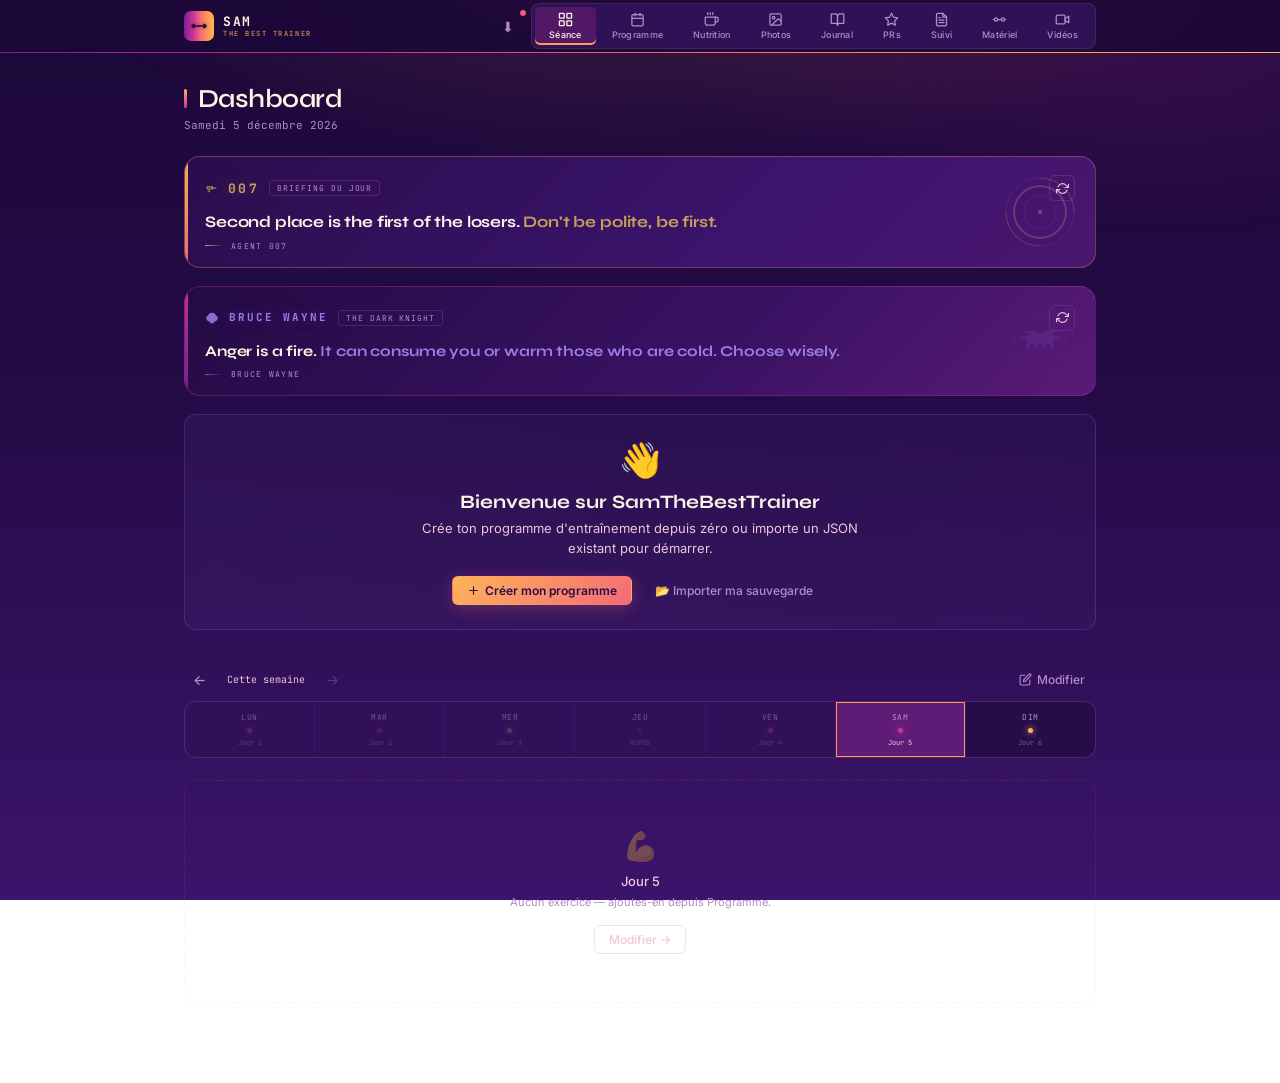
==== index.html @ 3f0be94e "Add files via upload" ====
<!DOCTYPE html>
<html lang="fr" class="vice">
<head>
<meta charset="UTF-8"/>
<meta name="viewport" content="width=device-width, initial-scale=1.0"/>
<title>SamTheBestTrainer</title>
<meta name="description" content="Programme de musculation PPLx2 — suivi, progression et journal d'entraînement."/>
<meta name="theme-color" content="#1c0838"/>
  <link rel="manifest" href='data:application/json;charset=utf-8,{"name":"SamTheBestTrainer","short_name":"SAM","description":"Suivi d entrainement PPL","start_url":"/","display":"standalone","background_color":"%231c0838","theme_color":"%231c0838","orientation":"portrait","icons":[{"src":"data:image/svg+xml;utf8,%3Csvg xmlns=%27http://www.w3.org/2000/svg%27 viewBox=%270 0 32 32%27%3E%3Cdefs%3E%3ClinearGradient id=%27g%27 x1=%270%27 y1=%270%27 x2=%271%27 y2=%270%27%3E%3Cstop offset=%270%27 stop-color=%27%23C9349B%27/%3E%3Cstop offset=%27.45%27 stop-color=%27%23F36A78%27/%3E%3Cstop offset=%27.78%27 stop-color=%27%23FF9B55%27/%3E%3Cstop offset=%271%27 stop-color=%27%23FFB458%27/%3E%3C/linearGradient%3E%3C/defs%3E%3Crect width=%2732%27 height=%2732%27 fill=%27url(%23g)%27/%3E%3Cg transform=%27translate(5.440 5.440) scale(0.66)%27%3E%3Cg fill=%27%231c0838%27%3E%3Crect x=%272%27 y=%2711%27 width=%273.4%27 height=%2710%27 rx=%271.2%27/%3E%3Crect x=%2726.6%27 y=%2711%27 width=%273.4%27 height=%2710%27 rx=%271.2%27/%3E%3Crect x=%276%27 y=%278%27 width=%274.2%27 height=%2716%27 rx=%271.4%27/%3E%3Crect x=%2721.8%27 y=%278%27 width=%274.2%27 height=%2716%27 rx=%271.4%27/%3E%3Crect x=%278%27 y=%2714.2%27 width=%2716%27 height=%273.6%27 rx=%271.8%27/%3E%3C/g%3E%3C/g%3E%3C/svg%3E","sizes":"512x512","type":"image/svg+xml","purpose":"any maskable"}]}'/>
<meta name="apple-mobile-web-app-capable" content="yes"/>
<meta name="apple-mobile-web-app-status-bar-style" content="black-translucent"/>
<meta name="apple-mobile-web-app-title" content="SAM"/>
<meta name="mobile-web-app-capable" content="yes"/>
<!-- Favicon : haltère sombre sur dégradé Vice (rose → orange), identique au logo du site -->
<link rel="icon" type="image/svg+xml" href="data:image/svg+xml,%3Csvg xmlns=%22http://www.w3.org/2000/svg%22 viewBox=%220 0 32 32%22%3E%3Cdefs%3E%3ClinearGradient id=%22g%22 x1=%220%22 y1=%220%22 x2=%221%22 y2=%220%22%3E%3Cstop offset=%220%22 stop-color=%22%23C9349B%22/%3E%3Cstop offset=%22.45%22 stop-color=%22%23F36A78%22/%3E%3Cstop offset=%22.78%22 stop-color=%22%23FF9B55%22/%3E%3Cstop offset=%221%22 stop-color=%22%23FFB458%22/%3E%3C/linearGradient%3E%3C/defs%3E%3Crect width=%2232%22 height=%2232%22 rx=%228%22 fill=%22url(%23g)%22/%3E%3Cg fill=%22%231c0838%22%3E%3Crect x=%222%22 y=%2211%22 width=%223.4%22 height=%2210%22 rx=%221.2%22/%3E%3Crect x=%2226.6%22 y=%2211%22 width=%223.4%22 height=%2210%22 rx=%221.2%22/%3E%3Crect x=%226%22 y=%228%22 width=%224.2%22 height=%2216%22 rx=%221.4%22/%3E%3Crect x=%2221.8%22 y=%228%22 width=%224.2%22 height=%2216%22 rx=%221.4%22/%3E%3Crect x=%228%22 y=%2214.2%22 width=%2216%22 height=%223.6%22 rx=%221.8%22/%3E%3C/g%3E%3C/svg%3E"/>
<link rel="icon" type="image/png" sizes="32x32" href="[data-uri]"/>
<link rel="icon" type="image/png" sizes="48x48" href="[data-uri]"/>
<link rel="apple-touch-icon" sizes="180x180" href="[data-uri]"/>
<link href="https://fonts.googleapis.com/css2?family=Inter:wght@300;400;500;600&family=JetBrains+Mono:wght@400;500&family=Space+Grotesk:wght@400;500;600;700&family=Syne:wght@700;800&display=swap" rel="stylesheet"/>
<!-- Chart.js 4.4.1 embarqué (fonctionne hors-ligne) -->
<script>/*!
 * Chart.js v4.4.1
 * https://www.chartjs.org
 * (c) 2023 Chart.js Contributors
 * Released under the MIT License
 */
!function(t,e){"object"==typeof exports&&"undefined"!=typeof module?module.exports=e():"function"==typeof define&&define.amd?define(e):(t="undefined"!=typeof globalThis?globalThis:t||self).Chart=e()}(this,(function(){"use strict";var t=Object.freeze({__proto__:null,get Colors(){return Go},get Decimation(){return Qo},get Filler(){return ma},get Legend(){return ya},get SubTitle(){return ka},get Title(){return Ma},get Tooltip(){return Ba}});function e(){}const i=(()=>{let t=0;return()=>t++})();function s(t){return null==t}function n(t){if(Array.isArray&&Array.isArray(t))return!0;const e=Object.prototype.toString.call(t);return"[object"===e.slice(0,7)&&"Array]"===e.slice(-6)}function o(t){return null!==t&&"[object Object]"===Object.prototype.toString.call(t)}function a(t){return("number"==typeof t||t instanceof Number)&&isFinite(+t)}function r(t,e){return a(t)?t:e}function l(t,e){return void 0===t?e:t}const h=(t,e)=>"string"==typeof t&&t.endsWith("%")?parseFloat(t)/100:+t/e,c=(t,e)=>"string"==typeof t&&t.endsWith("%")?parseFloat(t)/100*e:+t;function d(t,e,i){if(t&&"function"==typeof t.call)return t.apply(i,e)}function u(t,e,i,s){let a,r,l;if(n(t))if(r=t.length,s)for(a=r-1;a>=0;a--)e.call(i,t[a],a);else for(a=0;a<r;a++)e.call(i,t[a],a);else if(o(t))for(l=Object.keys(t),r=l.length,a=0;a<r;a++)e.call(i,t[l[a]],l[a])}function f(t,e){let i,s,n,o;if(!t||!e||t.length!==e.length)return!1;for(i=0,s=t.length;i<s;++i)if(n=t[i],o=e[i],n.datasetIndex!==o.datasetIndex||n.index!==o.index)return!1;return!0}function g(t){if(n(t))return t.map(g);if(o(t)){const e=Object.create(null),i=Object.keys(t),s=i.length;let n=0;for(;n<s;++n)e[i[n]]=g(t[i[n]]);return e}return t}function p(t){return-1===["__proto__","prototype","constructor"].indexOf(t)}function m(t,e,i,s){if(!p(t))return;const n=e[t],a=i[t];o(n)&&o(a)?b(n,a,s):e[t]=g(a)}function b(t,e,i){const s=n(e)?e:[e],a=s.length;if(!o(t))return t;const r=(i=i||{}).merger||m;let l;for(let e=0;e<a;++e){if(l=s[e],!o(l))continue;const n=Object.keys(l);for(let e=0,s=n.length;e<s;++e)r(n[e],t,l,i)}return t}function x(t,e){return b(t,e,{merger:_})}function _(t,e,i){if(!p(t))return;const s=e[t],n=i[t];o(s)&&o(n)?x(s,n):Object.prototype.hasOwnProperty.call(e,t)||(e[t]=g(n))}const y={"":t=>t,x:t=>t.x,y:t=>t.y};function v(t){const e=t.split("."),i=[];let s="";for(const t of e)s+=t,s.endsWith("\\")?s=s.slice(0,-1)+".":(i.push(s),s="");return i}function M(t,e){const i=y[e]||(y[e]=function(t){const e=v(t);return t=>{for(const i of e){if(""===i)break;t=t&&t[i]}return t}}(e));return i(t)}function w(t){return t.charAt(0).toUpperCase()+t.slice(1)}const k=t=>void 0!==t,S=t=>"function"==typeof t,P=(t,e)=>{if(t.size!==e.size)return!1;for(const i of t)if(!e.has(i))return!1;return!0};function D(t){return"mouseup"===t.type||"click"===t.type||"contextmenu"===t.type}const C=Math.PI,O=2*C,A=O+C,T=Number.POSITIVE_INFINITY,L=C/180,E=C/2,R=C/4,I=2*C/3,z=Math.log10,F=Math.sign;function V(t,e,i){return Math.abs(t-e)<i}function B(t){const e=Math.round(t);t=V(t,e,t/1e3)?e:t;const i=Math.pow(10,Math.floor(z(t))),s=t/i;return(s<=1?1:s<=2?2:s<=5?5:10)*i}function W(t){const e=[],i=Math.sqrt(t);let s;for(s=1;s<i;s++)t%s==0&&(e.push(s),e.push(t/s));return i===(0|i)&&e.push(i),e.sort(((t,e)=>t-e)).pop(),e}function N(t){return!isNaN(parseFloat(t))&&isFinite(t)}function H(t,e){const i=Math.round(t);return i-e<=t&&i+e>=t}function j(t,e,i){let s,n,o;for(s=0,n=t.length;s<n;s++)o=t[s][i],isNaN(o)||(e.min=Math.min(e.min,o),e.max=Math.max(e.max,o))}function $(t){return t*(C/180)}function Y(t){return t*(180/C)}function U(t){if(!a(t))return;let e=1,i=0;for(;Math.round(t*e)/e!==t;)e*=10,i++;return i}function X(t,e){const i=e.x-t.x,s=e.y-t.y,n=Math.sqrt(i*i+s*s);let o=Math.atan2(s,i);return o<-.5*C&&(o+=O),{angle:o,distance:n}}function q(t,e){return Math.sqrt(Math.pow(e.x-t.x,2)+Math.pow(e.y-t.y,2))}function K(t,e){return(t-e+A)%O-C}function G(t){return(t%O+O)%O}function Z(t,e,i,s){const n=G(t),o=G(e),a=G(i),r=G(o-n),l=G(a-n),h=G(n-o),c=G(n-a);return n===o||n===a||s&&o===a||r>l&&h<c}function J(t,e,i){return Math.max(e,Math.min(i,t))}function Q(t){return J(t,-32768,32767)}function tt(t,e,i,s=1e-6){return t>=Math.min(e,i)-s&&t<=Math.max(e,i)+s}function et(t,e,i){i=i||(i=>t[i]<e);let s,n=t.length-1,o=0;for(;n-o>1;)s=o+n>>1,i(s)?o=s:n=s;return{lo:o,hi:n}}const it=(t,e,i,s)=>et(t,i,s?s=>{const n=t[s][e];return n<i||n===i&&t[s+1][e]===i}:s=>t[s][e]<i),st=(t,e,i)=>et(t,i,(s=>t[s][e]>=i));function nt(t,e,i){let s=0,n=t.length;for(;s<n&&t[s]<e;)s++;for(;n>s&&t[n-1]>i;)n--;return s>0||n<t.length?t.slice(s,n):t}const ot=["push","pop","shift","splice","unshift"];function at(t,e){t._chartjs?t._chartjs.listeners.push(e):(Object.defineProperty(t,"_chartjs",{configurable:!0,enumerable:!1,value:{listeners:[e]}}),ot.forEach((e=>{const i="_onData"+w(e),s=t[e];Object.defineProperty(t,e,{configurable:!0,enumerable:!1,value(...e){const n=s.apply(this,e);return t._chartjs.listeners.forEach((t=>{"function"==typeof t[i]&&t[i](...e)})),n}})})))}function rt(t,e){const i=t._chartjs;if(!i)return;const s=i.listeners,n=s.indexOf(e);-1!==n&&s.splice(n,1),s.length>0||(ot.forEach((e=>{delete t[e]})),delete t._chartjs)}function lt(t){const e=new Set(t);return e.size===t.length?t:Array.from(e)}const ht="undefined"==typeof window?function(t){return t()}:window.requestAnimationFrame;function ct(t,e){let i=[],s=!1;return function(...n){i=n,s||(s=!0,ht.call(window,(()=>{s=!1,t.apply(e,i)})))}}function dt(t,e){let i;return function(...s){return e?(clearTimeout(i),i=setTimeout(t,e,s)):t.apply(this,s),e}}const ut=t=>"start"===t?"left":"end"===t?"right":"center",ft=(t,e,i)=>"start"===t?e:"end"===t?i:(e+i)/2,gt=(t,e,i,s)=>t===(s?"left":"right")?i:"center"===t?(e+i)/2:e;function pt(t,e,i){const s=e.length;let n=0,o=s;if(t._sorted){const{iScale:a,_parsed:r}=t,l=a.axis,{min:h,max:c,minDefined:d,maxDefined:u}=a.getUserBounds();d&&(n=J(Math.min(it(r,l,h).lo,i?s:it(e,l,a.getPixelForValue(h)).lo),0,s-1)),o=u?J(Math.max(it(r,a.axis,c,!0).hi+1,i?0:it(e,l,a.getPixelForValue(c),!0).hi+1),n,s)-n:s-n}return{start:n,count:o}}function mt(t){const{xScale:e,yScale:i,_scaleRanges:s}=t,n={xmin:e.min,xmax:e.max,ymin:i.min,ymax:i.max};if(!s)return t._scaleRanges=n,!0;const o=s.xmin!==e.min||s.xmax!==e.max||s.ymin!==i.min||s.ymax!==i.max;return Object.assign(s,n),o}class bt{constructor(){this._request=null,this._charts=new Map,this._running=!1,this._lastDate=void 0}_notify(t,e,i,s){const n=e.listeners[s],o=e.duration;n.forEach((s=>s({chart:t,initial:e.initial,numSteps:o,currentStep:Math.min(i-e.start,o)})))}_refresh(){this._request||(this._running=!0,this._request=ht.call(window,(()=>{this._update(),this._request=null,this._running&&this._refresh()})))}_update(t=Date.now()){let e=0;this._charts.forEach(((i,s)=>{if(!i.running||!i.items.length)return;const n=i.items;let o,a=n.length-1,r=!1;for(;a>=0;--a)o=n[a],o._active?(o._total>i.duration&&(i.duration=o._total),o.tick(t),r=!0):(n[a]=n[n.length-1],n.pop());r&&(s.draw(),this._notify(s,i,t,"progress")),n.length||(i.running=!1,this._notify(s,i,t,"complete"),i.initial=!1),e+=n.length})),this._lastDate=t,0===e&&(this._running=!1)}_getAnims(t){const e=this._charts;let i=e.get(t);return i||(i={running:!1,initial:!0,items:[],listeners:{complete:[],progress:[]}},e.set(t,i)),i}listen(t,e,i){this._getAnims(t).listeners[e].push(i)}add(t,e){e&&e.length&&this._getAnims(t).items.push(...e)}has(t){return this._getAnims(t).items.length>0}start(t){const e=this._charts.get(t);e&&(e.running=!0,e.start=Date.now(),e.duration=e.items.reduce(((t,e)=>Math.max(t,e._duration)),0),this._refresh())}running(t){if(!this._running)return!1;const e=this._charts.get(t);return!!(e&&e.running&&e.items.length)}stop(t){const e=this._charts.get(t);if(!e||!e.items.length)return;const i=e.items;let s=i.length-1;for(;s>=0;--s)i[s].cancel();e.items=[],this._notify(t,e,Date.now(),"complete")}remove(t){return this._charts.delete(t)}}var xt=new bt;
/*!
 * @kurkle/color v0.3.2
 * https://github.com/kurkle/color#readme
 * (c) 2023 Jukka Kurkela
 * Released under the MIT License
 */function _t(t){return t+.5|0}const yt=(t,e,i)=>Math.max(Math.min(t,i),e);function vt(t){return yt(_t(2.55*t),0,255)}function Mt(t){return yt(_t(255*t),0,255)}function wt(t){return yt(_t(t/2.55)/100,0,1)}function kt(t){return yt(_t(100*t),0,100)}const St={0:0,1:1,2:2,3:3,4:4,5:5,6:6,7:7,8:8,9:9,A:10,B:11,C:12,D:13,E:14,F:15,a:10,b:11,c:12,d:13,e:14,f:15},Pt=[..."0123456789ABCDEF"],Dt=t=>Pt[15&t],Ct=t=>Pt[(240&t)>>4]+Pt[15&t],Ot=t=>(240&t)>>4==(15&t);function At(t){var e=(t=>Ot(t.r)&&Ot(t.g)&&Ot(t.b)&&Ot(t.a))(t)?Dt:Ct;return t?"#"+e(t.r)+e(t.g)+e(t.b)+((t,e)=>t<255?e(t):"")(t.a,e):void 0}const Tt=/^(hsla?|hwb|hsv)\(\s*([-+.e\d]+)(?:deg)?[\s,]+([-+.e\d]+)%[\s,]+([-+.e\d]+)%(?:[\s,]+([-+.e\d]+)(%)?)?\s*\)$/;function Lt(t,e,i){const s=e*Math.min(i,1-i),n=(e,n=(e+t/30)%12)=>i-s*Math.max(Math.min(n-3,9-n,1),-1);return[n(0),n(8),n(4)]}function Et(t,e,i){const s=(s,n=(s+t/60)%6)=>i-i*e*Math.max(Math.min(n,4-n,1),0);return[s(5),s(3),s(1)]}function Rt(t,e,i){const s=Lt(t,1,.5);let n;for(e+i>1&&(n=1/(e+i),e*=n,i*=n),n=0;n<3;n++)s[n]*=1-e-i,s[n]+=e;return s}function It(t){const e=t.r/255,i=t.g/255,s=t.b/255,n=Math.max(e,i,s),o=Math.min(e,i,s),a=(n+o)/2;let r,l,h;return n!==o&&(h=n-o,l=a>.5?h/(2-n-o):h/(n+o),r=function(t,e,i,s,n){return t===n?(e-i)/s+(e<i?6:0):e===n?(i-t)/s+2:(t-e)/s+4}(e,i,s,h,n),r=60*r+.5),[0|r,l||0,a]}function zt(t,e,i,s){return(Array.isArray(e)?t(e[0],e[1],e[2]):t(e,i,s)).map(Mt)}function Ft(t,e,i){return zt(Lt,t,e,i)}function Vt(t){return(t%360+360)%360}function Bt(t){const e=Tt.exec(t);let i,s=255;if(!e)return;e[5]!==i&&(s=e[6]?vt(+e[5]):Mt(+e[5]));const n=Vt(+e[2]),o=+e[3]/100,a=+e[4]/100;return i="hwb"===e[1]?function(t,e,i){return zt(Rt,t,e,i)}(n,o,a):"hsv"===e[1]?function(t,e,i){return zt(Et,t,e,i)}(n,o,a):Ft(n,o,a),{r:i[0],g:i[1],b:i[2],a:s}}const Wt={x:"dark",Z:"light",Y:"re",X:"blu",W:"gr",V:"medium",U:"slate",A:"ee",T:"ol",S:"or",B:"ra",C:"lateg",D:"ights",R:"in",Q:"turquois",E:"hi",P:"ro",O:"al",N:"le",M:"de",L:"yello",F:"en",K:"ch",G:"arks",H:"ea",I:"ightg",J:"wh"},Nt={OiceXe:"f0f8ff",antiquewEte:"faebd7",aqua:"ffff",aquamarRe:"7fffd4",azuY:"f0ffff",beige:"f5f5dc",bisque:"ffe4c4",black:"0",blanKedOmond:"ffebcd",Xe:"ff",XeviTet:"8a2be2",bPwn:"a52a2a",burlywood:"deb887",caMtXe:"5f9ea0",KartYuse:"7fff00",KocTate:"d2691e",cSO:"ff7f50",cSnflowerXe:"6495ed",cSnsilk:"fff8dc",crimson:"dc143c",cyan:"ffff",xXe:"8b",xcyan:"8b8b",xgTMnPd:"b8860b",xWay:"a9a9a9",xgYF:"6400",xgYy:"a9a9a9",xkhaki:"bdb76b",xmagFta:"8b008b",xTivegYF:"556b2f",xSange:"ff8c00",xScEd:"9932cc",xYd:"8b0000",xsOmon:"e9967a",xsHgYF:"8fbc8f",xUXe:"483d8b",xUWay:"2f4f4f",xUgYy:"2f4f4f",xQe:"ced1",xviTet:"9400d3",dAppRk:"ff1493",dApskyXe:"bfff",dimWay:"696969",dimgYy:"696969",dodgerXe:"1e90ff",fiYbrick:"b22222",flSOwEte:"fffaf0",foYstWAn:"228b22",fuKsia:"ff00ff",gaRsbSo:"dcdcdc",ghostwEte:"f8f8ff",gTd:"ffd700",gTMnPd:"daa520",Way:"808080",gYF:"8000",gYFLw:"adff2f",gYy:"808080",honeyMw:"f0fff0",hotpRk:"ff69b4",RdianYd:"cd5c5c",Rdigo:"4b0082",ivSy:"fffff0",khaki:"f0e68c",lavFMr:"e6e6fa",lavFMrXsh:"fff0f5",lawngYF:"7cfc00",NmoncEffon:"fffacd",ZXe:"add8e6",ZcSO:"f08080",Zcyan:"e0ffff",ZgTMnPdLw:"fafad2",ZWay:"d3d3d3",ZgYF:"90ee90",ZgYy:"d3d3d3",ZpRk:"ffb6c1",ZsOmon:"ffa07a",ZsHgYF:"20b2aa",ZskyXe:"87cefa",ZUWay:"778899",ZUgYy:"778899",ZstAlXe:"b0c4de",ZLw:"ffffe0",lime:"ff00",limegYF:"32cd32",lRF:"faf0e6",magFta:"ff00ff",maPon:"800000",VaquamarRe:"66cdaa",VXe:"cd",VScEd:"ba55d3",VpurpN:"9370db",VsHgYF:"3cb371",VUXe:"7b68ee",VsprRggYF:"fa9a",VQe:"48d1cc",VviTetYd:"c71585",midnightXe:"191970",mRtcYam:"f5fffa",mistyPse:"ffe4e1",moccasR:"ffe4b5",navajowEte:"ffdead",navy:"80",Tdlace:"fdf5e6",Tive:"808000",TivedBb:"6b8e23",Sange:"ffa500",SangeYd:"ff4500",ScEd:"da70d6",pOegTMnPd:"eee8aa",pOegYF:"98fb98",pOeQe:"afeeee",pOeviTetYd:"db7093",papayawEp:"ffefd5",pHKpuff:"ffdab9",peru:"cd853f",pRk:"ffc0cb",plum:"dda0dd",powMrXe:"b0e0e6",purpN:"800080",YbeccapurpN:"663399",Yd:"ff0000",Psybrown:"bc8f8f",PyOXe:"4169e1",saddNbPwn:"8b4513",sOmon:"fa8072",sandybPwn:"f4a460",sHgYF:"2e8b57",sHshell:"fff5ee",siFna:"a0522d",silver:"c0c0c0",skyXe:"87ceeb",UXe:"6a5acd",UWay:"708090",UgYy:"708090",snow:"fffafa",sprRggYF:"ff7f",stAlXe:"4682b4",tan:"d2b48c",teO:"8080",tEstN:"d8bfd8",tomato:"ff6347",Qe:"40e0d0",viTet:"ee82ee",JHt:"f5deb3",wEte:"ffffff",wEtesmoke:"f5f5f5",Lw:"ffff00",LwgYF:"9acd32"};let Ht;function jt(t){Ht||(Ht=function(){const t={},e=Object.keys(Nt),i=Object.keys(Wt);let s,n,o,a,r;for(s=0;s<e.length;s++){for(a=r=e[s],n=0;n<i.length;n++)o=i[n],r=r.replace(o,Wt[o]);o=parseInt(Nt[a],16),t[r]=[o>>16&255,o>>8&255,255&o]}return t}(),Ht.transparent=[0,0,0,0]);const e=Ht[t.toLowerCase()];return e&&{r:e[0],g:e[1],b:e[2],a:4===e.length?e[3]:255}}const $t=/^rgba?\(\s*([-+.\d]+)(%)?[\s,]+([-+.e\d]+)(%)?[\s,]+([-+.e\d]+)(%)?(?:[\s,/]+([-+.e\d]+)(%)?)?\s*\)$/;const Yt=t=>t<=.0031308?12.92*t:1.055*Math.pow(t,1/2.4)-.055,Ut=t=>t<=.04045?t/12.92:Math.pow((t+.055)/1.055,2.4);function Xt(t,e,i){if(t){let s=It(t);s[e]=Math.max(0,Math.min(s[e]+s[e]*i,0===e?360:1)),s=Ft(s),t.r=s[0],t.g=s[1],t.b=s[2]}}function qt(t,e){return t?Object.assign(e||{},t):t}function Kt(t){var e={r:0,g:0,b:0,a:255};return Array.isArray(t)?t.length>=3&&(e={r:t[0],g:t[1],b:t[2],a:255},t.length>3&&(e.a=Mt(t[3]))):(e=qt(t,{r:0,g:0,b:0,a:1})).a=Mt(e.a),e}function Gt(t){return"r"===t.charAt(0)?function(t){const e=$t.exec(t);let i,s,n,o=255;if(e){if(e[7]!==i){const t=+e[7];o=e[8]?vt(t):yt(255*t,0,255)}return i=+e[1],s=+e[3],n=+e[5],i=255&(e[2]?vt(i):yt(i,0,255)),s=255&(e[4]?vt(s):yt(s,0,255)),n=255&(e[6]?vt(n):yt(n,0,255)),{r:i,g:s,b:n,a:o}}}(t):Bt(t)}class Zt{constructor(t){if(t instanceof Zt)return t;const e=typeof t;let i;var s,n,o;"object"===e?i=Kt(t):"string"===e&&(o=(s=t).length,"#"===s[0]&&(4===o||5===o?n={r:255&17*St[s[1]],g:255&17*St[s[2]],b:255&17*St[s[3]],a:5===o?17*St[s[4]]:255}:7!==o&&9!==o||(n={r:St[s[1]]<<4|St[s[2]],g:St[s[3]]<<4|St[s[4]],b:St[s[5]]<<4|St[s[6]],a:9===o?St[s[7]]<<4|St[s[8]]:255})),i=n||jt(t)||Gt(t)),this._rgb=i,this._valid=!!i}get valid(){return this._valid}get rgb(){var t=qt(this._rgb);return t&&(t.a=wt(t.a)),t}set rgb(t){this._rgb=Kt(t)}rgbString(){return this._valid?(t=this._rgb)&&(t.a<255?`rgba(${t.r}, ${t.g}, ${t.b}, ${wt(t.a)})`:`rgb(${t.r}, ${t.g}, ${t.b})`):void 0;var t}hexString(){return this._valid?At(this._rgb):void 0}hslString(){return this._valid?function(t){if(!t)return;const e=It(t),i=e[0],s=kt(e[1]),n=kt(e[2]);return t.a<255?`hsla(${i}, ${s}%, ${n}%, ${wt(t.a)})`:`hsl(${i}, ${s}%, ${n}%)`}(this._rgb):void 0}mix(t,e){if(t){const i=this.rgb,s=t.rgb;let n;const o=e===n?.5:e,a=2*o-1,r=i.a-s.a,l=((a*r==-1?a:(a+r)/(1+a*r))+1)/2;n=1-l,i.r=255&l*i.r+n*s.r+.5,i.g=255&l*i.g+n*s.g+.5,i.b=255&l*i.b+n*s.b+.5,i.a=o*i.a+(1-o)*s.a,this.rgb=i}return this}interpolate(t,e){return t&&(this._rgb=function(t,e,i){const s=Ut(wt(t.r)),n=Ut(wt(t.g)),o=Ut(wt(t.b));return{r:Mt(Yt(s+i*(Ut(wt(e.r))-s))),g:Mt(Yt(n+i*(Ut(wt(e.g))-n))),b:Mt(Yt(o+i*(Ut(wt(e.b))-o))),a:t.a+i*(e.a-t.a)}}(this._rgb,t._rgb,e)),this}clone(){return new Zt(this.rgb)}alpha(t){return this._rgb.a=Mt(t),this}clearer(t){return this._rgb.a*=1-t,this}greyscale(){const t=this._rgb,e=_t(.3*t.r+.59*t.g+.11*t.b);return t.r=t.g=t.b=e,this}opaquer(t){return this._rgb.a*=1+t,this}negate(){const t=this._rgb;return t.r=255-t.r,t.g=255-t.g,t.b=255-t.b,this}lighten(t){return Xt(this._rgb,2,t),this}darken(t){return Xt(this._rgb,2,-t),this}saturate(t){return Xt(this._rgb,1,t),this}desaturate(t){return Xt(this._rgb,1,-t),this}rotate(t){return function(t,e){var i=It(t);i[0]=Vt(i[0]+e),i=Ft(i),t.r=i[0],t.g=i[1],t.b=i[2]}(this._rgb,t),this}}function Jt(t){if(t&&"object"==typeof t){const e=t.toString();return"[object CanvasPattern]"===e||"[object CanvasGradient]"===e}return!1}function Qt(t){return Jt(t)?t:new Zt(t)}function te(t){return Jt(t)?t:new Zt(t).saturate(.5).darken(.1).hexString()}const ee=["x","y","borderWidth","radius","tension"],ie=["color","borderColor","backgroundColor"];const se=new Map;function ne(t,e,i){return function(t,e){e=e||{};const i=t+JSON.stringify(e);let s=se.get(i);return s||(s=new Intl.NumberFormat(t,e),se.set(i,s)),s}(e,i).format(t)}const oe={values:t=>n(t)?t:""+t,numeric(t,e,i){if(0===t)return"0";const s=this.chart.options.locale;let n,o=t;if(i.length>1){const e=Math.max(Math.abs(i[0].value),Math.abs(i[i.length-1].value));(e<1e-4||e>1e15)&&(n="scientific"),o=function(t,e){let i=e.length>3?e[2].value-e[1].value:e[1].value-e[0].value;Math.abs(i)>=1&&t!==Math.floor(t)&&(i=t-Math.floor(t));return i}(t,i)}const a=z(Math.abs(o)),r=isNaN(a)?1:Math.max(Math.min(-1*Math.floor(a),20),0),l={notation:n,minimumFractionDigits:r,maximumFractionDigits:r};return Object.assign(l,this.options.ticks.format),ne(t,s,l)},logarithmic(t,e,i){if(0===t)return"0";const s=i[e].significand||t/Math.pow(10,Math.floor(z(t)));return[1,2,3,5,10,15].includes(s)||e>.8*i.length?oe.numeric.call(this,t,e,i):""}};var ae={formatters:oe};const re=Object.create(null),le=Object.create(null);function he(t,e){if(!e)return t;const i=e.split(".");for(let e=0,s=i.length;e<s;++e){const s=i[e];t=t[s]||(t[s]=Object.create(null))}return t}function ce(t,e,i){return"string"==typeof e?b(he(t,e),i):b(he(t,""),e)}class de{constructor(t,e){this.animation=void 0,this.backgroundColor="rgba(0,0,0,0.1)",this.borderColor="rgba(0,0,0,0.1)",this.color="#666",this.datasets={},this.devicePixelRatio=t=>t.chart.platform.getDevicePixelRatio(),this.elements={},this.events=["mousemove","mouseout","click","touchstart","touchmove"],this.font={family:"'Helvetica Neue', 'Helvetica', 'Arial', sans-serif",size:12,style:"normal",lineHeight:1.2,weight:null},this.hover={},this.hoverBackgroundColor=(t,e)=>te(e.backgroundColor),this.hoverBorderColor=(t,e)=>te(e.borderColor),this.hoverColor=(t,e)=>te(e.color),this.indexAxis="x",this.interaction={mode:"nearest",intersect:!0,includeInvisible:!1},this.maintainAspectRatio=!0,this.onHover=null,this.onClick=null,this.parsing=!0,this.plugins={},this.responsive=!0,this.scale=void 0,this.scales={},this.showLine=!0,this.drawActiveElementsOnTop=!0,this.describe(t),this.apply(e)}set(t,e){return ce(this,t,e)}get(t){return he(this,t)}describe(t,e){return ce(le,t,e)}override(t,e){return ce(re,t,e)}route(t,e,i,s){const n=he(this,t),a=he(this,i),r="_"+e;Object.defineProperties(n,{[r]:{value:n[e],writable:!0},[e]:{enumerable:!0,get(){const t=this[r],e=a[s];return o(t)?Object.assign({},e,t):l(t,e)},set(t){this[r]=t}}})}apply(t){t.forEach((t=>t(this)))}}var ue=new de({_scriptable:t=>!t.startsWith("on"),_indexable:t=>"events"!==t,hover:{_fallback:"interaction"},interaction:{_scriptable:!1,_indexable:!1}},[function(t){t.set("animation",{delay:void 0,duration:1e3,easing:"easeOutQuart",fn:void 0,from:void 0,loop:void 0,to:void 0,type:void 0}),t.describe("animation",{_fallback:!1,_indexable:!1,_scriptable:t=>"onProgress"!==t&&"onComplete"!==t&&"fn"!==t}),t.set("animations",{colors:{type:"color",properties:ie},numbers:{type:"number",properties:ee}}),t.describe("animations",{_fallback:"animation"}),t.set("transitions",{active:{animation:{duration:400}},resize:{animation:{duration:0}},show:{animations:{colors:{from:"transparent"},visible:{type:"boolean",duration:0}}},hide:{animations:{colors:{to:"transparent"},visible:{type:"boolean",easing:"linear",fn:t=>0|t}}}})},function(t){t.set("layout",{autoPadding:!0,padding:{top:0,right:0,bottom:0,left:0}})},function(t){t.set("scale",{display:!0,offset:!1,reverse:!1,beginAtZero:!1,bounds:"ticks",clip:!0,grace:0,grid:{display:!0,lineWidth:1,drawOnChartArea:!0,drawTicks:!0,tickLength:8,tickWidth:(t,e)=>e.lineWidth,tickColor:(t,e)=>e.color,offset:!1},border:{display:!0,dash:[],dashOffset:0,width:1},title:{display:!1,text:"",padding:{top:4,bottom:4}},ticks:{minRotation:0,maxRotation:50,mirror:!1,textStrokeWidth:0,textStrokeColor:"",padding:3,display:!0,autoSkip:!0,autoSkipPadding:3,labelOffset:0,callback:ae.formatters.values,minor:{},major:{},align:"center",crossAlign:"near",showLabelBackdrop:!1,backdropColor:"rgba(255, 255, 255, 0.75)",backdropPadding:2}}),t.route("scale.ticks","color","","color"),t.route("scale.grid","color","","borderColor"),t.route("scale.border","color","","borderColor"),t.route("scale.title","color","","color"),t.describe("scale",{_fallback:!1,_scriptable:t=>!t.startsWith("before")&&!t.startsWith("after")&&"callback"!==t&&"parser"!==t,_indexable:t=>"borderDash"!==t&&"tickBorderDash"!==t&&"dash"!==t}),t.describe("scales",{_fallback:"scale"}),t.describe("scale.ticks",{_scriptable:t=>"backdropPadding"!==t&&"callback"!==t,_indexable:t=>"backdropPadding"!==t})}]);function fe(){return"undefined"!=typeof window&&"undefined"!=typeof document}function ge(t){let e=t.parentNode;return e&&"[object ShadowRoot]"===e.toString()&&(e=e.host),e}function pe(t,e,i){let s;return"string"==typeof t?(s=parseInt(t,10),-1!==t.indexOf("%")&&(s=s/100*e.parentNode[i])):s=t,s}const me=t=>t.ownerDocument.defaultView.getComputedStyle(t,null);function be(t,e){return me(t).getPropertyValue(e)}const xe=["top","right","bottom","left"];function _e(t,e,i){const s={};i=i?"-"+i:"";for(let n=0;n<4;n++){const o=xe[n];s[o]=parseFloat(t[e+"-"+o+i])||0}return s.width=s.left+s.right,s.height=s.top+s.bottom,s}const ye=(t,e,i)=>(t>0||e>0)&&(!i||!i.shadowRoot);function ve(t,e){if("native"in t)return t;const{canvas:i,currentDevicePixelRatio:s}=e,n=me(i),o="border-box"===n.boxSizing,a=_e(n,"padding"),r=_e(n,"border","width"),{x:l,y:h,box:c}=function(t,e){const i=t.touches,s=i&&i.length?i[0]:t,{offsetX:n,offsetY:o}=s;let a,r,l=!1;if(ye(n,o,t.target))a=n,r=o;else{const t=e.getBoundingClientRect();a=s.clientX-t.left,r=s.clientY-t.top,l=!0}return{x:a,y:r,box:l}}(t,i),d=a.left+(c&&r.left),u=a.top+(c&&r.top);let{width:f,height:g}=e;return o&&(f-=a.width+r.width,g-=a.height+r.height),{x:Math.round((l-d)/f*i.width/s),y:Math.round((h-u)/g*i.height/s)}}const Me=t=>Math.round(10*t)/10;function we(t,e,i,s){const n=me(t),o=_e(n,"margin"),a=pe(n.maxWidth,t,"clientWidth")||T,r=pe(n.maxHeight,t,"clientHeight")||T,l=function(t,e,i){let s,n;if(void 0===e||void 0===i){const o=ge(t);if(o){const t=o.getBoundingClientRect(),a=me(o),r=_e(a,"border","width"),l=_e(a,"padding");e=t.width-l.width-r.width,i=t.height-l.height-r.height,s=pe(a.maxWidth,o,"clientWidth"),n=pe(a.maxHeight,o,"clientHeight")}else e=t.clientWidth,i=t.clientHeight}return{width:e,height:i,maxWidth:s||T,maxHeight:n||T}}(t,e,i);let{width:h,height:c}=l;if("content-box"===n.boxSizing){const t=_e(n,"border","width"),e=_e(n,"padding");h-=e.width+t.width,c-=e.height+t.height}h=Math.max(0,h-o.width),c=Math.max(0,s?h/s:c-o.height),h=Me(Math.min(h,a,l.maxWidth)),c=Me(Math.min(c,r,l.maxHeight)),h&&!c&&(c=Me(h/2));return(void 0!==e||void 0!==i)&&s&&l.height&&c>l.height&&(c=l.height,h=Me(Math.floor(c*s))),{width:h,height:c}}function ke(t,e,i){const s=e||1,n=Math.floor(t.height*s),o=Math.floor(t.width*s);t.height=Math.floor(t.height),t.width=Math.floor(t.width);const a=t.canvas;return a.style&&(i||!a.style.height&&!a.style.width)&&(a.style.height=`${t.height}px`,a.style.width=`${t.width}px`),(t.currentDevicePixelRatio!==s||a.height!==n||a.width!==o)&&(t.currentDevicePixelRatio=s,a.height=n,a.width=o,t.ctx.setTransform(s,0,0,s,0,0),!0)}const Se=function(){let t=!1;try{const e={get passive(){return t=!0,!1}};fe()&&(window.addEventListener("test",null,e),window.removeEventListener("test",null,e))}catch(t){}return t}();function Pe(t,e){const i=be(t,e),s=i&&i.match(/^(\d+)(\.\d+)?px$/);return s?+s[1]:void 0}function De(t){return!t||s(t.size)||s(t.family)?null:(t.style?t.style+" ":"")+(t.weight?t.weight+" ":"")+t.size+"px "+t.family}function Ce(t,e,i,s,n){let o=e[n];return o||(o=e[n]=t.measureText(n).width,i.push(n)),o>s&&(s=o),s}function Oe(t,e,i,s){let o=(s=s||{}).data=s.data||{},a=s.garbageCollect=s.garbageCollect||[];s.font!==e&&(o=s.data={},a=s.garbageCollect=[],s.font=e),t.save(),t.font=e;let r=0;const l=i.length;let h,c,d,u,f;for(h=0;h<l;h++)if(u=i[h],null==u||n(u)){if(n(u))for(c=0,d=u.length;c<d;c++)f=u[c],null==f||n(f)||(r=Ce(t,o,a,r,f))}else r=Ce(t,o,a,r,u);t.restore();const g=a.length/2;if(g>i.length){for(h=0;h<g;h++)delete o[a[h]];a.splice(0,g)}return r}function Ae(t,e,i){const s=t.currentDevicePixelRatio,n=0!==i?Math.max(i/2,.5):0;return Math.round((e-n)*s)/s+n}function Te(t,e){(e=e||t.getContext("2d")).save(),e.resetTransform(),e.clearRect(0,0,t.width,t.height),e.restore()}function Le(t,e,i,s){Ee(t,e,i,s,null)}function Ee(t,e,i,s,n){let o,a,r,l,h,c,d,u;const f=e.pointStyle,g=e.rotation,p=e.radius;let m=(g||0)*L;if(f&&"object"==typeof f&&(o=f.toString(),"[object HTMLImageElement]"===o||"[object HTMLCanvasElement]"===o))return t.save(),t.translate(i,s),t.rotate(m),t.drawImage(f,-f.width/2,-f.height/2,f.width,f.height),void t.restore();if(!(isNaN(p)||p<=0)){switch(t.beginPath(),f){default:n?t.ellipse(i,s,n/2,p,0,0,O):t.arc(i,s,p,0,O),t.closePath();break;case"triangle":c=n?n/2:p,t.moveTo(i+Math.sin(m)*c,s-Math.cos(m)*p),m+=I,t.lineTo(i+Math.sin(m)*c,s-Math.cos(m)*p),m+=I,t.lineTo(i+Math.sin(m)*c,s-Math.cos(m)*p),t.closePath();break;case"rectRounded":h=.516*p,l=p-h,a=Math.cos(m+R)*l,d=Math.cos(m+R)*(n?n/2-h:l),r=Math.sin(m+R)*l,u=Math.sin(m+R)*(n?n/2-h:l),t.arc(i-d,s-r,h,m-C,m-E),t.arc(i+u,s-a,h,m-E,m),t.arc(i+d,s+r,h,m,m+E),t.arc(i-u,s+a,h,m+E,m+C),t.closePath();break;case"rect":if(!g){l=Math.SQRT1_2*p,c=n?n/2:l,t.rect(i-c,s-l,2*c,2*l);break}m+=R;case"rectRot":d=Math.cos(m)*(n?n/2:p),a=Math.cos(m)*p,r=Math.sin(m)*p,u=Math.sin(m)*(n?n/2:p),t.moveTo(i-d,s-r),t.lineTo(i+u,s-a),t.lineTo(i+d,s+r),t.lineTo(i-u,s+a),t.closePath();break;case"crossRot":m+=R;case"cross":d=Math.cos(m)*(n?n/2:p),a=Math.cos(m)*p,r=Math.sin(m)*p,u=Math.sin(m)*(n?n/2:p),t.moveTo(i-d,s-r),t.lineTo(i+d,s+r),t.moveTo(i+u,s-a),t.lineTo(i-u,s+a);break;case"star":d=Math.cos(m)*(n?n/2:p),a=Math.cos(m)*p,r=Math.sin(m)*p,u=Math.sin(m)*(n?n/2:p),t.moveTo(i-d,s-r),t.lineTo(i+d,s+r),t.moveTo(i+u,s-a),t.lineTo(i-u,s+a),m+=R,d=Math.cos(m)*(n?n/2:p),a=Math.cos(m)*p,r=Math.sin(m)*p,u=Math.sin(m)*(n?n/2:p),t.moveTo(i-d,s-r),t.lineTo(i+d,s+r),t.moveTo(i+u,s-a),t.lineTo(i-u,s+a);break;case"line":a=n?n/2:Math.cos(m)*p,r=Math.sin(m)*p,t.moveTo(i-a,s-r),t.lineTo(i+a,s+r);break;case"dash":t.moveTo(i,s),t.lineTo(i+Math.cos(m)*(n?n/2:p),s+Math.sin(m)*p);break;case!1:t.closePath()}t.fill(),e.borderWidth>0&&t.stroke()}}function Re(t,e,i){return i=i||.5,!e||t&&t.x>e.left-i&&t.x<e.right+i&&t.y>e.top-i&&t.y<e.bottom+i}function Ie(t,e){t.save(),t.beginPath(),t.rect(e.left,e.top,e.right-e.left,e.bottom-e.top),t.clip()}function ze(t){t.restore()}function Fe(t,e,i,s,n){if(!e)return t.lineTo(i.x,i.y);if("middle"===n){const s=(e.x+i.x)/2;t.lineTo(s,e.y),t.lineTo(s,i.y)}else"after"===n!=!!s?t.lineTo(e.x,i.y):t.lineTo(i.x,e.y);t.lineTo(i.x,i.y)}function Ve(t,e,i,s){if(!e)return t.lineTo(i.x,i.y);t.bezierCurveTo(s?e.cp1x:e.cp2x,s?e.cp1y:e.cp2y,s?i.cp2x:i.cp1x,s?i.cp2y:i.cp1y,i.x,i.y)}function Be(t,e,i,s,n){if(n.strikethrough||n.underline){const o=t.measureText(s),a=e-o.actualBoundingBoxLeft,r=e+o.actualBoundingBoxRight,l=i-o.actualBoundingBoxAscent,h=i+o.actualBoundingBoxDescent,c=n.strikethrough?(l+h)/2:h;t.strokeStyle=t.fillStyle,t.beginPath(),t.lineWidth=n.decorationWidth||2,t.moveTo(a,c),t.lineTo(r,c),t.stroke()}}function We(t,e){const i=t.fillStyle;t.fillStyle=e.color,t.fillRect(e.left,e.top,e.width,e.height),t.fillStyle=i}function Ne(t,e,i,o,a,r={}){const l=n(e)?e:[e],h=r.strokeWidth>0&&""!==r.strokeColor;let c,d;for(t.save(),t.font=a.string,function(t,e){e.translation&&t.translate(e.translation[0],e.translation[1]),s(e.rotation)||t.rotate(e.rotation),e.color&&(t.fillStyle=e.color),e.textAlign&&(t.textAlign=e.textAlign),e.textBaseline&&(t.textBaseline=e.textBaseline)}(t,r),c=0;c<l.length;++c)d=l[c],r.backdrop&&We(t,r.backdrop),h&&(r.strokeColor&&(t.strokeStyle=r.strokeColor),s(r.strokeWidth)||(t.lineWidth=r.strokeWidth),t.strokeText(d,i,o,r.maxWidth)),t.fillText(d,i,o,r.maxWidth),Be(t,i,o,d,r),o+=Number(a.lineHeight);t.restore()}function He(t,e){const{x:i,y:s,w:n,h:o,radius:a}=e;t.arc(i+a.topLeft,s+a.topLeft,a.topLeft,1.5*C,C,!0),t.lineTo(i,s+o-a.bottomLeft),t.arc(i+a.bottomLeft,s+o-a.bottomLeft,a.bottomLeft,C,E,!0),t.lineTo(i+n-a.bottomRight,s+o),t.arc(i+n-a.bottomRight,s+o-a.bottomRight,a.bottomRight,E,0,!0),t.lineTo(i+n,s+a.topRight),t.arc(i+n-a.topRight,s+a.topRight,a.topRight,0,-E,!0),t.lineTo(i+a.topLeft,s)}function je(t,e=[""],i,s,n=(()=>t[0])){const o=i||t;void 0===s&&(s=ti("_fallback",t));const a={[Symbol.toStringTag]:"Object",_cacheable:!0,_scopes:t,_rootScopes:o,_fallback:s,_getTarget:n,override:i=>je([i,...t],e,o,s)};return new Proxy(a,{deleteProperty:(e,i)=>(delete e[i],delete e._keys,delete t[0][i],!0),get:(i,s)=>qe(i,s,(()=>function(t,e,i,s){let n;for(const o of e)if(n=ti(Ue(o,t),i),void 0!==n)return Xe(t,n)?Je(i,s,t,n):n}(s,e,t,i))),getOwnPropertyDescriptor:(t,e)=>Reflect.getOwnPropertyDescriptor(t._scopes[0],e),getPrototypeOf:()=>Reflect.getPrototypeOf(t[0]),has:(t,e)=>ei(t).includes(e),ownKeys:t=>ei(t),set(t,e,i){const s=t._storage||(t._storage=n());return t[e]=s[e]=i,delete t._keys,!0}})}function $e(t,e,i,s){const a={_cacheable:!1,_proxy:t,_context:e,_subProxy:i,_stack:new Set,_descriptors:Ye(t,s),setContext:e=>$e(t,e,i,s),override:n=>$e(t.override(n),e,i,s)};return new Proxy(a,{deleteProperty:(e,i)=>(delete e[i],delete t[i],!0),get:(t,e,i)=>qe(t,e,(()=>function(t,e,i){const{_proxy:s,_context:a,_subProxy:r,_descriptors:l}=t;let h=s[e];S(h)&&l.isScriptable(e)&&(h=function(t,e,i,s){const{_proxy:n,_context:o,_subProxy:a,_stack:r}=i;if(r.has(t))throw new Error("Recursion detected: "+Array.from(r).join("->")+"->"+t);r.add(t);let l=e(o,a||s);r.delete(t),Xe(t,l)&&(l=Je(n._scopes,n,t,l));return l}(e,h,t,i));n(h)&&h.length&&(h=function(t,e,i,s){const{_proxy:n,_context:a,_subProxy:r,_descriptors:l}=i;if(void 0!==a.index&&s(t))return e[a.index%e.length];if(o(e[0])){const i=e,s=n._scopes.filter((t=>t!==i));e=[];for(const o of i){const i=Je(s,n,t,o);e.push($e(i,a,r&&r[t],l))}}return e}(e,h,t,l.isIndexable));Xe(e,h)&&(h=$e(h,a,r&&r[e],l));return h}(t,e,i))),getOwnPropertyDescriptor:(e,i)=>e._descriptors.allKeys?Reflect.has(t,i)?{enumerable:!0,configurable:!0}:void 0:Reflect.getOwnPropertyDescriptor(t,i),getPrototypeOf:()=>Reflect.getPrototypeOf(t),has:(e,i)=>Reflect.has(t,i),ownKeys:()=>Reflect.ownKeys(t),set:(e,i,s)=>(t[i]=s,delete e[i],!0)})}function Ye(t,e={scriptable:!0,indexable:!0}){const{_scriptable:i=e.scriptable,_indexable:s=e.indexable,_allKeys:n=e.allKeys}=t;return{allKeys:n,scriptable:i,indexable:s,isScriptable:S(i)?i:()=>i,isIndexable:S(s)?s:()=>s}}const Ue=(t,e)=>t?t+w(e):e,Xe=(t,e)=>o(e)&&"adapters"!==t&&(null===Object.getPrototypeOf(e)||e.constructor===Object);function qe(t,e,i){if(Object.prototype.hasOwnProperty.call(t,e))return t[e];const s=i();return t[e]=s,s}function Ke(t,e,i){return S(t)?t(e,i):t}const Ge=(t,e)=>!0===t?e:"string"==typeof t?M(e,t):void 0;function Ze(t,e,i,s,n){for(const o of e){const e=Ge(i,o);if(e){t.add(e);const o=Ke(e._fallback,i,n);if(void 0!==o&&o!==i&&o!==s)return o}else if(!1===e&&void 0!==s&&i!==s)return null}return!1}function Je(t,e,i,s){const a=e._rootScopes,r=Ke(e._fallback,i,s),l=[...t,...a],h=new Set;h.add(s);let c=Qe(h,l,i,r||i,s);return null!==c&&((void 0===r||r===i||(c=Qe(h,l,r,c,s),null!==c))&&je(Array.from(h),[""],a,r,(()=>function(t,e,i){const s=t._getTarget();e in s||(s[e]={});const a=s[e];if(n(a)&&o(i))return i;return a||{}}(e,i,s))))}function Qe(t,e,i,s,n){for(;i;)i=Ze(t,e,i,s,n);return i}function ti(t,e){for(const i of e){if(!i)continue;const e=i[t];if(void 0!==e)return e}}function ei(t){let e=t._keys;return e||(e=t._keys=function(t){const e=new Set;for(const i of t)for(const t of Object.keys(i).filter((t=>!t.startsWith("_"))))e.add(t);return Array.from(e)}(t._scopes)),e}function ii(t,e,i,s){const{iScale:n}=t,{key:o="r"}=this._parsing,a=new Array(s);let r,l,h,c;for(r=0,l=s;r<l;++r)h=r+i,c=e[h],a[r]={r:n.parse(M(c,o),h)};return a}const si=Number.EPSILON||1e-14,ni=(t,e)=>e<t.length&&!t[e].skip&&t[e],oi=t=>"x"===t?"y":"x";function ai(t,e,i,s){const n=t.skip?e:t,o=e,a=i.skip?e:i,r=q(o,n),l=q(a,o);let h=r/(r+l),c=l/(r+l);h=isNaN(h)?0:h,c=isNaN(c)?0:c;const d=s*h,u=s*c;return{previous:{x:o.x-d*(a.x-n.x),y:o.y-d*(a.y-n.y)},next:{x:o.x+u*(a.x-n.x),y:o.y+u*(a.y-n.y)}}}function ri(t,e="x"){const i=oi(e),s=t.length,n=Array(s).fill(0),o=Array(s);let a,r,l,h=ni(t,0);for(a=0;a<s;++a)if(r=l,l=h,h=ni(t,a+1),l){if(h){const t=h[e]-l[e];n[a]=0!==t?(h[i]-l[i])/t:0}o[a]=r?h?F(n[a-1])!==F(n[a])?0:(n[a-1]+n[a])/2:n[a-1]:n[a]}!function(t,e,i){const s=t.length;let n,o,a,r,l,h=ni(t,0);for(let c=0;c<s-1;++c)l=h,h=ni(t,c+1),l&&h&&(V(e[c],0,si)?i[c]=i[c+1]=0:(n=i[c]/e[c],o=i[c+1]/e[c],r=Math.pow(n,2)+Math.pow(o,2),r<=9||(a=3/Math.sqrt(r),i[c]=n*a*e[c],i[c+1]=o*a*e[c])))}(t,n,o),function(t,e,i="x"){const s=oi(i),n=t.length;let o,a,r,l=ni(t,0);for(let h=0;h<n;++h){if(a=r,r=l,l=ni(t,h+1),!r)continue;const n=r[i],c=r[s];a&&(o=(n-a[i])/3,r[`cp1${i}`]=n-o,r[`cp1${s}`]=c-o*e[h]),l&&(o=(l[i]-n)/3,r[`cp2${i}`]=n+o,r[`cp2${s}`]=c+o*e[h])}}(t,o,e)}function li(t,e,i){return Math.max(Math.min(t,i),e)}function hi(t,e,i,s,n){let o,a,r,l;if(e.spanGaps&&(t=t.filter((t=>!t.skip))),"monotone"===e.cubicInterpolationMode)ri(t,n);else{let i=s?t[t.length-1]:t[0];for(o=0,a=t.length;o<a;++o)r=t[o],l=ai(i,r,t[Math.min(o+1,a-(s?0:1))%a],e.tension),r.cp1x=l.previous.x,r.cp1y=l.previous.y,r.cp2x=l.next.x,r.cp2y=l.next.y,i=r}e.capBezierPoints&&function(t,e){let i,s,n,o,a,r=Re(t[0],e);for(i=0,s=t.length;i<s;++i)a=o,o=r,r=i<s-1&&Re(t[i+1],e),o&&(n=t[i],a&&(n.cp1x=li(n.cp1x,e.left,e.right),n.cp1y=li(n.cp1y,e.top,e.bottom)),r&&(n.cp2x=li(n.cp2x,e.left,e.right),n.cp2y=li(n.cp2y,e.top,e.bottom)))}(t,i)}const ci=t=>0===t||1===t,di=(t,e,i)=>-Math.pow(2,10*(t-=1))*Math.sin((t-e)*O/i),ui=(t,e,i)=>Math.pow(2,-10*t)*Math.sin((t-e)*O/i)+1,fi={linear:t=>t,easeInQuad:t=>t*t,easeOutQuad:t=>-t*(t-2),easeInOutQuad:t=>(t/=.5)<1?.5*t*t:-.5*(--t*(t-2)-1),easeInCubic:t=>t*t*t,easeOutCubic:t=>(t-=1)*t*t+1,easeInOutCubic:t=>(t/=.5)<1?.5*t*t*t:.5*((t-=2)*t*t+2),easeInQuart:t=>t*t*t*t,easeOutQuart:t=>-((t-=1)*t*t*t-1),easeInOutQuart:t=>(t/=.5)<1?.5*t*t*t*t:-.5*((t-=2)*t*t*t-2),easeInQuint:t=>t*t*t*t*t,easeOutQuint:t=>(t-=1)*t*t*t*t+1,easeInOutQuint:t=>(t/=.5)<1?.5*t*t*t*t*t:.5*((t-=2)*t*t*t*t+2),easeInSine:t=>1-Math.cos(t*E),easeOutSine:t=>Math.sin(t*E),easeInOutSine:t=>-.5*(Math.cos(C*t)-1),easeInExpo:t=>0===t?0:Math.pow(2,10*(t-1)),easeOutExpo:t=>1===t?1:1-Math.pow(2,-10*t),easeInOutExpo:t=>ci(t)?t:t<.5?.5*Math.pow(2,10*(2*t-1)):.5*(2-Math.pow(2,-10*(2*t-1))),easeInCirc:t=>t>=1?t:-(Math.sqrt(1-t*t)-1),easeOutCirc:t=>Math.sqrt(1-(t-=1)*t),easeInOutCirc:t=>(t/=.5)<1?-.5*(Math.sqrt(1-t*t)-1):.5*(Math.sqrt(1-(t-=2)*t)+1),easeInElastic:t=>ci(t)?t:di(t,.075,.3),easeOutElastic:t=>ci(t)?t:ui(t,.075,.3),easeInOutElastic(t){const e=.1125;return ci(t)?t:t<.5?.5*di(2*t,e,.45):.5+.5*ui(2*t-1,e,.45)},easeInBack(t){const e=1.70158;return t*t*((e+1)*t-e)},easeOutBack(t){const e=1.70158;return(t-=1)*t*((e+1)*t+e)+1},easeInOutBack(t){let e=1.70158;return(t/=.5)<1?t*t*((1+(e*=1.525))*t-e)*.5:.5*((t-=2)*t*((1+(e*=1.525))*t+e)+2)},easeInBounce:t=>1-fi.easeOutBounce(1-t),easeOutBounce(t){const e=7.5625,i=2.75;return t<1/i?e*t*t:t<2/i?e*(t-=1.5/i)*t+.75:t<2.5/i?e*(t-=2.25/i)*t+.9375:e*(t-=2.625/i)*t+.984375},easeInOutBounce:t=>t<.5?.5*fi.easeInBounce(2*t):.5*fi.easeOutBounce(2*t-1)+.5};function gi(t,e,i,s){return{x:t.x+i*(e.x-t.x),y:t.y+i*(e.y-t.y)}}function pi(t,e,i,s){return{x:t.x+i*(e.x-t.x),y:"middle"===s?i<.5?t.y:e.y:"after"===s?i<1?t.y:e.y:i>0?e.y:t.y}}function mi(t,e,i,s){const n={x:t.cp2x,y:t.cp2y},o={x:e.cp1x,y:e.cp1y},a=gi(t,n,i),r=gi(n,o,i),l=gi(o,e,i),h=gi(a,r,i),c=gi(r,l,i);return gi(h,c,i)}const bi=/^(normal|(\d+(?:\.\d+)?)(px|em|%)?)$/,xi=/^(normal|italic|initial|inherit|unset|(oblique( -?[0-9]?[0-9]deg)?))$/;function _i(t,e){const i=(""+t).match(bi);if(!i||"normal"===i[1])return 1.2*e;switch(t=+i[2],i[3]){case"px":return t;case"%":t/=100}return e*t}const yi=t=>+t||0;function vi(t,e){const i={},s=o(e),n=s?Object.keys(e):e,a=o(t)?s?i=>l(t[i],t[e[i]]):e=>t[e]:()=>t;for(const t of n)i[t]=yi(a(t));return i}function Mi(t){return vi(t,{top:"y",right:"x",bottom:"y",left:"x"})}function wi(t){return vi(t,["topLeft","topRight","bottomLeft","bottomRight"])}function ki(t){const e=Mi(t);return e.width=e.left+e.right,e.height=e.top+e.bottom,e}function Si(t,e){t=t||{},e=e||ue.font;let i=l(t.size,e.size);"string"==typeof i&&(i=parseInt(i,10));let s=l(t.style,e.style);s&&!(""+s).match(xi)&&(console.warn('Invalid font style specified: "'+s+'"'),s=void 0);const n={family:l(t.family,e.family),lineHeight:_i(l(t.lineHeight,e.lineHeight),i),size:i,style:s,weight:l(t.weight,e.weight),string:""};return n.string=De(n),n}function Pi(t,e,i,s){let o,a,r,l=!0;for(o=0,a=t.length;o<a;++o)if(r=t[o],void 0!==r&&(void 0!==e&&"function"==typeof r&&(r=r(e),l=!1),void 0!==i&&n(r)&&(r=r[i%r.length],l=!1),void 0!==r))return s&&!l&&(s.cacheable=!1),r}function Di(t,e,i){const{min:s,max:n}=t,o=c(e,(n-s)/2),a=(t,e)=>i&&0===t?0:t+e;return{min:a(s,-Math.abs(o)),max:a(n,o)}}function Ci(t,e){return Object.assign(Object.create(t),e)}function Oi(t,e,i){return t?function(t,e){return{x:i=>t+t+e-i,setWidth(t){e=t},textAlign:t=>"center"===t?t:"right"===t?"left":"right",xPlus:(t,e)=>t-e,leftForLtr:(t,e)=>t-e}}(e,i):{x:t=>t,setWidth(t){},textAlign:t=>t,xPlus:(t,e)=>t+e,leftForLtr:(t,e)=>t}}function Ai(t,e){let i,s;"ltr"!==e&&"rtl"!==e||(i=t.canvas.style,s=[i.getPropertyValue("direction"),i.getPropertyPriority("direction")],i.setProperty("direction",e,"important"),t.prevTextDirection=s)}function Ti(t,e){void 0!==e&&(delete t.prevTextDirection,t.canvas.style.setProperty("direction",e[0],e[1]))}function Li(t){return"angle"===t?{between:Z,compare:K,normalize:G}:{between:tt,compare:(t,e)=>t-e,normalize:t=>t}}function Ei({start:t,end:e,count:i,loop:s,style:n}){return{start:t%i,end:e%i,loop:s&&(e-t+1)%i==0,style:n}}function Ri(t,e,i){if(!i)return[t];const{property:s,start:n,end:o}=i,a=e.length,{compare:r,between:l,normalize:h}=Li(s),{start:c,end:d,loop:u,style:f}=function(t,e,i){const{property:s,start:n,end:o}=i,{between:a,normalize:r}=Li(s),l=e.length;let h,c,{start:d,end:u,loop:f}=t;if(f){for(d+=l,u+=l,h=0,c=l;h<c&&a(r(e[d%l][s]),n,o);++h)d--,u--;d%=l,u%=l}return u<d&&(u+=l),{start:d,end:u,loop:f,style:t.style}}(t,e,i),g=[];let p,m,b,x=!1,_=null;const y=()=>x||l(n,b,p)&&0!==r(n,b),v=()=>!x||0===r(o,p)||l(o,b,p);for(let t=c,i=c;t<=d;++t)m=e[t%a],m.skip||(p=h(m[s]),p!==b&&(x=l(p,n,o),null===_&&y()&&(_=0===r(p,n)?t:i),null!==_&&v()&&(g.push(Ei({start:_,end:t,loop:u,count:a,style:f})),_=null),i=t,b=p));return null!==_&&g.push(Ei({start:_,end:d,loop:u,count:a,style:f})),g}function Ii(t,e){const i=[],s=t.segments;for(let n=0;n<s.length;n++){const o=Ri(s[n],t.points,e);o.length&&i.push(...o)}return i}function zi(t,e){const i=t.points,s=t.options.spanGaps,n=i.length;if(!n)return[];const o=!!t._loop,{start:a,end:r}=function(t,e,i,s){let n=0,o=e-1;if(i&&!s)for(;n<e&&!t[n].skip;)n++;for(;n<e&&t[n].skip;)n++;for(n%=e,i&&(o+=n);o>n&&t[o%e].skip;)o--;return o%=e,{start:n,end:o}}(i,n,o,s);if(!0===s)return Fi(t,[{start:a,end:r,loop:o}],i,e);return Fi(t,function(t,e,i,s){const n=t.length,o=[];let a,r=e,l=t[e];for(a=e+1;a<=i;++a){const i=t[a%n];i.skip||i.stop?l.skip||(s=!1,o.push({start:e%n,end:(a-1)%n,loop:s}),e=r=i.stop?a:null):(r=a,l.skip&&(e=a)),l=i}return null!==r&&o.push({start:e%n,end:r%n,loop:s}),o}(i,a,r<a?r+n:r,!!t._fullLoop&&0===a&&r===n-1),i,e)}function Fi(t,e,i,s){return s&&s.setContext&&i?function(t,e,i,s){const n=t._chart.getContext(),o=Vi(t.options),{_datasetIndex:a,options:{spanGaps:r}}=t,l=i.length,h=[];let c=o,d=e[0].start,u=d;function f(t,e,s,n){const o=r?-1:1;if(t!==e){for(t+=l;i[t%l].skip;)t-=o;for(;i[e%l].skip;)e+=o;t%l!=e%l&&(h.push({start:t%l,end:e%l,loop:s,style:n}),c=n,d=e%l)}}for(const t of e){d=r?d:t.start;let e,o=i[d%l];for(u=d+1;u<=t.end;u++){const r=i[u%l];e=Vi(s.setContext(Ci(n,{type:"segment",p0:o,p1:r,p0DataIndex:(u-1)%l,p1DataIndex:u%l,datasetIndex:a}))),Bi(e,c)&&f(d,u-1,t.loop,c),o=r,c=e}d<u-1&&f(d,u-1,t.loop,c)}return h}(t,e,i,s):e}function Vi(t){return{backgroundColor:t.backgroundColor,borderCapStyle:t.borderCapStyle,borderDash:t.borderDash,borderDashOffset:t.borderDashOffset,borderJoinStyle:t.borderJoinStyle,borderWidth:t.borderWidth,borderColor:t.borderColor}}function Bi(t,e){if(!e)return!1;const i=[],s=function(t,e){return Jt(e)?(i.includes(e)||i.push(e),i.indexOf(e)):e};return JSON.stringify(t,s)!==JSON.stringify(e,s)}var Wi=Object.freeze({__proto__:null,HALF_PI:E,INFINITY:T,PI:C,PITAU:A,QUARTER_PI:R,RAD_PER_DEG:L,TAU:O,TWO_THIRDS_PI:I,_addGrace:Di,_alignPixel:Ae,_alignStartEnd:ft,_angleBetween:Z,_angleDiff:K,_arrayUnique:lt,_attachContext:$e,_bezierCurveTo:Ve,_bezierInterpolation:mi,_boundSegment:Ri,_boundSegments:Ii,_capitalize:w,_computeSegments:zi,_createResolver:je,_decimalPlaces:U,_deprecated:function(t,e,i,s){void 0!==e&&console.warn(t+': "'+i+'" is deprecated. Please use "'+s+'" instead')},_descriptors:Ye,_elementsEqual:f,_factorize:W,_filterBetween:nt,_getParentNode:ge,_getStartAndCountOfVisiblePoints:pt,_int16Range:Q,_isBetween:tt,_isClickEvent:D,_isDomSupported:fe,_isPointInArea:Re,_limitValue:J,_longestText:Oe,_lookup:et,_lookupByKey:it,_measureText:Ce,_merger:m,_mergerIf:_,_normalizeAngle:G,_parseObjectDataRadialScale:ii,_pointInLine:gi,_readValueToProps:vi,_rlookupByKey:st,_scaleRangesChanged:mt,_setMinAndMaxByKey:j,_splitKey:v,_steppedInterpolation:pi,_steppedLineTo:Fe,_textX:gt,_toLeftRightCenter:ut,_updateBezierControlPoints:hi,addRoundedRectPath:He,almostEquals:V,almostWhole:H,callback:d,clearCanvas:Te,clipArea:Ie,clone:g,color:Qt,createContext:Ci,debounce:dt,defined:k,distanceBetweenPoints:q,drawPoint:Le,drawPointLegend:Ee,each:u,easingEffects:fi,finiteOrDefault:r,fontString:function(t,e,i){return e+" "+t+"px "+i},formatNumber:ne,getAngleFromPoint:X,getHoverColor:te,getMaximumSize:we,getRelativePosition:ve,getRtlAdapter:Oi,getStyle:be,isArray:n,isFinite:a,isFunction:S,isNullOrUndef:s,isNumber:N,isObject:o,isPatternOrGradient:Jt,listenArrayEvents:at,log10:z,merge:b,mergeIf:x,niceNum:B,noop:e,overrideTextDirection:Ai,readUsedSize:Pe,renderText:Ne,requestAnimFrame:ht,resolve:Pi,resolveObjectKey:M,restoreTextDirection:Ti,retinaScale:ke,setsEqual:P,sign:F,splineCurve:ai,splineCurveMonotone:ri,supportsEventListenerOptions:Se,throttled:ct,toDegrees:Y,toDimension:c,toFont:Si,toFontString:De,toLineHeight:_i,toPadding:ki,toPercentage:h,toRadians:$,toTRBL:Mi,toTRBLCorners:wi,uid:i,unclipArea:ze,unlistenArrayEvents:rt,valueOrDefault:l});function Ni(t,e,i,s){const{controller:n,data:o,_sorted:a}=t,r=n._cachedMeta.iScale;if(r&&e===r.axis&&"r"!==e&&a&&o.length){const t=r._reversePixels?st:it;if(!s)return t(o,e,i);if(n._sharedOptions){const s=o[0],n="function"==typeof s.getRange&&s.getRange(e);if(n){const s=t(o,e,i-n),a=t(o,e,i+n);return{lo:s.lo,hi:a.hi}}}}return{lo:0,hi:o.length-1}}function Hi(t,e,i,s,n){const o=t.getSortedVisibleDatasetMetas(),a=i[e];for(let t=0,i=o.length;t<i;++t){const{index:i,data:r}=o[t],{lo:l,hi:h}=Ni(o[t],e,a,n);for(let t=l;t<=h;++t){const e=r[t];e.skip||s(e,i,t)}}}function ji(t,e,i,s,n){const o=[];if(!n&&!t.isPointInArea(e))return o;return Hi(t,i,e,(function(i,a,r){(n||Re(i,t.chartArea,0))&&i.inRange(e.x,e.y,s)&&o.push({element:i,datasetIndex:a,index:r})}),!0),o}function $i(t,e,i,s,n,o){let a=[];const r=function(t){const e=-1!==t.indexOf("x"),i=-1!==t.indexOf("y");return function(t,s){const n=e?Math.abs(t.x-s.x):0,o=i?Math.abs(t.y-s.y):0;return Math.sqrt(Math.pow(n,2)+Math.pow(o,2))}}(i);let l=Number.POSITIVE_INFINITY;return Hi(t,i,e,(function(i,h,c){const d=i.inRange(e.x,e.y,n);if(s&&!d)return;const u=i.getCenterPoint(n);if(!(!!o||t.isPointInArea(u))&&!d)return;const f=r(e,u);f<l?(a=[{element:i,datasetIndex:h,index:c}],l=f):f===l&&a.push({element:i,datasetIndex:h,index:c})})),a}function Yi(t,e,i,s,n,o){return o||t.isPointInArea(e)?"r"!==i||s?$i(t,e,i,s,n,o):function(t,e,i,s){let n=[];return Hi(t,i,e,(function(t,i,o){const{startAngle:a,endAngle:r}=t.getProps(["startAngle","endAngle"],s),{angle:l}=X(t,{x:e.x,y:e.y});Z(l,a,r)&&n.push({element:t,datasetIndex:i,index:o})})),n}(t,e,i,n):[]}function Ui(t,e,i,s,n){const o=[],a="x"===i?"inXRange":"inYRange";let r=!1;return Hi(t,i,e,((t,s,l)=>{t[a](e[i],n)&&(o.push({element:t,datasetIndex:s,index:l}),r=r||t.inRange(e.x,e.y,n))})),s&&!r?[]:o}var Xi={evaluateInteractionItems:Hi,modes:{index(t,e,i,s){const n=ve(e,t),o=i.axis||"x",a=i.includeInvisible||!1,r=i.intersect?ji(t,n,o,s,a):Yi(t,n,o,!1,s,a),l=[];return r.length?(t.getSortedVisibleDatasetMetas().forEach((t=>{const e=r[0].index,i=t.data[e];i&&!i.skip&&l.push({element:i,datasetIndex:t.index,index:e})})),l):[]},dataset(t,e,i,s){const n=ve(e,t),o=i.axis||"xy",a=i.includeInvisible||!1;let r=i.intersect?ji(t,n,o,s,a):Yi(t,n,o,!1,s,a);if(r.length>0){const e=r[0].datasetIndex,i=t.getDatasetMeta(e).data;r=[];for(let t=0;t<i.length;++t)r.push({element:i[t],datasetIndex:e,index:t})}return r},point:(t,e,i,s)=>ji(t,ve(e,t),i.axis||"xy",s,i.includeInvisible||!1),nearest(t,e,i,s){const n=ve(e,t),o=i.axis||"xy",a=i.includeInvisible||!1;return Yi(t,n,o,i.intersect,s,a)},x:(t,e,i,s)=>Ui(t,ve(e,t),"x",i.intersect,s),y:(t,e,i,s)=>Ui(t,ve(e,t),"y",i.intersect,s)}};const qi=["left","top","right","bottom"];function Ki(t,e){return t.filter((t=>t.pos===e))}function Gi(t,e){return t.filter((t=>-1===qi.indexOf(t.pos)&&t.box.axis===e))}function Zi(t,e){return t.sort(((t,i)=>{const s=e?i:t,n=e?t:i;return s.weight===n.weight?s.index-n.index:s.weight-n.weight}))}function Ji(t,e){const i=function(t){const e={};for(const i of t){const{stack:t,pos:s,stackWeight:n}=i;if(!t||!qi.includes(s))continue;const o=e[t]||(e[t]={count:0,placed:0,weight:0,size:0});o.count++,o.weight+=n}return e}(t),{vBoxMaxWidth:s,hBoxMaxHeight:n}=e;let o,a,r;for(o=0,a=t.length;o<a;++o){r=t[o];const{fullSize:a}=r.box,l=i[r.stack],h=l&&r.stackWeight/l.weight;r.horizontal?(r.width=h?h*s:a&&e.availableWidth,r.height=n):(r.width=s,r.height=h?h*n:a&&e.availableHeight)}return i}function Qi(t,e,i,s){return Math.max(t[i],e[i])+Math.max(t[s],e[s])}function ts(t,e){t.top=Math.max(t.top,e.top),t.left=Math.max(t.left,e.left),t.bottom=Math.max(t.bottom,e.bottom),t.right=Math.max(t.right,e.right)}function es(t,e,i,s){const{pos:n,box:a}=i,r=t.maxPadding;if(!o(n)){i.size&&(t[n]-=i.size);const e=s[i.stack]||{size:0,count:1};e.size=Math.max(e.size,i.horizontal?a.height:a.width),i.size=e.size/e.count,t[n]+=i.size}a.getPadding&&ts(r,a.getPadding());const l=Math.max(0,e.outerWidth-Qi(r,t,"left","right")),h=Math.max(0,e.outerHeight-Qi(r,t,"top","bottom")),c=l!==t.w,d=h!==t.h;return t.w=l,t.h=h,i.horizontal?{same:c,other:d}:{same:d,other:c}}function is(t,e){const i=e.maxPadding;function s(t){const s={left:0,top:0,right:0,bottom:0};return t.forEach((t=>{s[t]=Math.max(e[t],i[t])})),s}return s(t?["left","right"]:["top","bottom"])}function ss(t,e,i,s){const n=[];let o,a,r,l,h,c;for(o=0,a=t.length,h=0;o<a;++o){r=t[o],l=r.box,l.update(r.width||e.w,r.height||e.h,is(r.horizontal,e));const{same:a,other:d}=es(e,i,r,s);h|=a&&n.length,c=c||d,l.fullSize||n.push(r)}return h&&ss(n,e,i,s)||c}function ns(t,e,i,s,n){t.top=i,t.left=e,t.right=e+s,t.bottom=i+n,t.width=s,t.height=n}function os(t,e,i,s){const n=i.padding;let{x:o,y:a}=e;for(const r of t){const t=r.box,l=s[r.stack]||{count:1,placed:0,weight:1},h=r.stackWeight/l.weight||1;if(r.horizontal){const s=e.w*h,o=l.size||t.height;k(l.start)&&(a=l.start),t.fullSize?ns(t,n.left,a,i.outerWidth-n.right-n.left,o):ns(t,e.left+l.placed,a,s,o),l.start=a,l.placed+=s,a=t.bottom}else{const s=e.h*h,a=l.size||t.width;k(l.start)&&(o=l.start),t.fullSize?ns(t,o,n.top,a,i.outerHeight-n.bottom-n.top):ns(t,o,e.top+l.placed,a,s),l.start=o,l.placed+=s,o=t.right}}e.x=o,e.y=a}var as={addBox(t,e){t.boxes||(t.boxes=[]),e.fullSize=e.fullSize||!1,e.position=e.position||"top",e.weight=e.weight||0,e._layers=e._layers||function(){return[{z:0,draw(t){e.draw(t)}}]},t.boxes.push(e)},removeBox(t,e){const i=t.boxes?t.boxes.indexOf(e):-1;-1!==i&&t.boxes.splice(i,1)},configure(t,e,i){e.fullSize=i.fullSize,e.position=i.position,e.weight=i.weight},update(t,e,i,s){if(!t)return;const n=ki(t.options.layout.padding),o=Math.max(e-n.width,0),a=Math.max(i-n.height,0),r=function(t){const e=function(t){const e=[];let i,s,n,o,a,r;for(i=0,s=(t||[]).length;i<s;++i)n=t[i],({position:o,options:{stack:a,stackWeight:r=1}}=n),e.push({index:i,box:n,pos:o,horizontal:n.isHorizontal(),weight:n.weight,stack:a&&o+a,stackWeight:r});return e}(t),i=Zi(e.filter((t=>t.box.fullSize)),!0),s=Zi(Ki(e,"left"),!0),n=Zi(Ki(e,"right")),o=Zi(Ki(e,"top"),!0),a=Zi(Ki(e,"bottom")),r=Gi(e,"x"),l=Gi(e,"y");return{fullSize:i,leftAndTop:s.concat(o),rightAndBottom:n.concat(l).concat(a).concat(r),chartArea:Ki(e,"chartArea"),vertical:s.concat(n).concat(l),horizontal:o.concat(a).concat(r)}}(t.boxes),l=r.vertical,h=r.horizontal;u(t.boxes,(t=>{"function"==typeof t.beforeLayout&&t.beforeLayout()}));const c=l.reduce(((t,e)=>e.box.options&&!1===e.box.options.display?t:t+1),0)||1,d=Object.freeze({outerWidth:e,outerHeight:i,padding:n,availableWidth:o,availableHeight:a,vBoxMaxWidth:o/2/c,hBoxMaxHeight:a/2}),f=Object.assign({},n);ts(f,ki(s));const g=Object.assign({maxPadding:f,w:o,h:a,x:n.left,y:n.top},n),p=Ji(l.concat(h),d);ss(r.fullSize,g,d,p),ss(l,g,d,p),ss(h,g,d,p)&&ss(l,g,d,p),function(t){const e=t.maxPadding;function i(i){const s=Math.max(e[i]-t[i],0);return t[i]+=s,s}t.y+=i("top"),t.x+=i("left"),i("right"),i("bottom")}(g),os(r.leftAndTop,g,d,p),g.x+=g.w,g.y+=g.h,os(r.rightAndBottom,g,d,p),t.chartArea={left:g.left,top:g.top,right:g.left+g.w,bottom:g.top+g.h,height:g.h,width:g.w},u(r.chartArea,(e=>{const i=e.box;Object.assign(i,t.chartArea),i.update(g.w,g.h,{left:0,top:0,right:0,bottom:0})}))}};class rs{acquireContext(t,e){}releaseContext(t){return!1}addEventListener(t,e,i){}removeEventListener(t,e,i){}getDevicePixelRatio(){return 1}getMaximumSize(t,e,i,s){return e=Math.max(0,e||t.width),i=i||t.height,{width:e,height:Math.max(0,s?Math.floor(e/s):i)}}isAttached(t){return!0}updateConfig(t){}}class ls extends rs{acquireContext(t){return t&&t.getContext&&t.getContext("2d")||null}updateConfig(t){t.options.animation=!1}}const hs="$chartjs",cs={touchstart:"mousedown",touchmove:"mousemove",touchend:"mouseup",pointerenter:"mouseenter",pointerdown:"mousedown",pointermove:"mousemove",pointerup:"mouseup",pointerleave:"mouseout",pointerout:"mouseout"},ds=t=>null===t||""===t;const us=!!Se&&{passive:!0};function fs(t,e,i){t.canvas.removeEventListener(e,i,us)}function gs(t,e){for(const i of t)if(i===e||i.contains(e))return!0}function ps(t,e,i){const s=t.canvas,n=new MutationObserver((t=>{let e=!1;for(const i of t)e=e||gs(i.addedNodes,s),e=e&&!gs(i.removedNodes,s);e&&i()}));return n.observe(document,{childList:!0,subtree:!0}),n}function ms(t,e,i){const s=t.canvas,n=new MutationObserver((t=>{let e=!1;for(const i of t)e=e||gs(i.removedNodes,s),e=e&&!gs(i.addedNodes,s);e&&i()}));return n.observe(document,{childList:!0,subtree:!0}),n}const bs=new Map;let xs=0;function _s(){const t=window.devicePixelRatio;t!==xs&&(xs=t,bs.forEach(((e,i)=>{i.currentDevicePixelRatio!==t&&e()})))}function ys(t,e,i){const s=t.canvas,n=s&&ge(s);if(!n)return;const o=ct(((t,e)=>{const s=n.clientWidth;i(t,e),s<n.clientWidth&&i()}),window),a=new ResizeObserver((t=>{const e=t[0],i=e.contentRect.width,s=e.contentRect.height;0===i&&0===s||o(i,s)}));return a.observe(n),function(t,e){bs.size||window.addEventListener("resize",_s),bs.set(t,e)}(t,o),a}function vs(t,e,i){i&&i.disconnect(),"resize"===e&&function(t){bs.delete(t),bs.size||window.removeEventListener("resize",_s)}(t)}function Ms(t,e,i){const s=t.canvas,n=ct((e=>{null!==t.ctx&&i(function(t,e){const i=cs[t.type]||t.type,{x:s,y:n}=ve(t,e);return{type:i,chart:e,native:t,x:void 0!==s?s:null,y:void 0!==n?n:null}}(e,t))}),t);return function(t,e,i){t.addEventListener(e,i,us)}(s,e,n),n}class ws extends rs{acquireContext(t,e){const i=t&&t.getContext&&t.getContext("2d");return i&&i.canvas===t?(function(t,e){const i=t.style,s=t.getAttribute("height"),n=t.getAttribute("width");if(t[hs]={initial:{height:s,width:n,style:{display:i.display,height:i.height,width:i.width}}},i.display=i.display||"block",i.boxSizing=i.boxSizing||"border-box",ds(n)){const e=Pe(t,"width");void 0!==e&&(t.width=e)}if(ds(s))if(""===t.style.height)t.height=t.width/(e||2);else{const e=Pe(t,"height");void 0!==e&&(t.height=e)}}(t,e),i):null}releaseContext(t){const e=t.canvas;if(!e[hs])return!1;const i=e[hs].initial;["height","width"].forEach((t=>{const n=i[t];s(n)?e.removeAttribute(t):e.setAttribute(t,n)}));const n=i.style||{};return Object.keys(n).forEach((t=>{e.style[t]=n[t]})),e.width=e.width,delete e[hs],!0}addEventListener(t,e,i){this.removeEventListener(t,e);const s=t.$proxies||(t.$proxies={}),n={attach:ps,detach:ms,resize:ys}[e]||Ms;s[e]=n(t,e,i)}removeEventListener(t,e){const i=t.$proxies||(t.$proxies={}),s=i[e];if(!s)return;({attach:vs,detach:vs,resize:vs}[e]||fs)(t,e,s),i[e]=void 0}getDevicePixelRatio(){return window.devicePixelRatio}getMaximumSize(t,e,i,s){return we(t,e,i,s)}isAttached(t){const e=ge(t);return!(!e||!e.isConnected)}}function ks(t){return!fe()||"undefined"!=typeof OffscreenCanvas&&t instanceof OffscreenCanvas?ls:ws}var Ss=Object.freeze({__proto__:null,BasePlatform:rs,BasicPlatform:ls,DomPlatform:ws,_detectPlatform:ks});const Ps="transparent",Ds={boolean:(t,e,i)=>i>.5?e:t,color(t,e,i){const s=Qt(t||Ps),n=s.valid&&Qt(e||Ps);return n&&n.valid?n.mix(s,i).hexString():e},number:(t,e,i)=>t+(e-t)*i};class Cs{constructor(t,e,i,s){const n=e[i];s=Pi([t.to,s,n,t.from]);const o=Pi([t.from,n,s]);this._active=!0,this._fn=t.fn||Ds[t.type||typeof o],this._easing=fi[t.easing]||fi.linear,this._start=Math.floor(Date.now()+(t.delay||0)),this._duration=this._total=Math.floor(t.duration),this._loop=!!t.loop,this._target=e,this._prop=i,this._from=o,this._to=s,this._promises=void 0}active(){return this._active}update(t,e,i){if(this._active){this._notify(!1);const s=this._target[this._prop],n=i-this._start,o=this._duration-n;this._start=i,this._duration=Math.floor(Math.max(o,t.duration)),this._total+=n,this._loop=!!t.loop,this._to=Pi([t.to,e,s,t.from]),this._from=Pi([t.from,s,e])}}cancel(){this._active&&(this.tick(Date.now()),this._active=!1,this._notify(!1))}tick(t){const e=t-this._start,i=this._duration,s=this._prop,n=this._from,o=this._loop,a=this._to;let r;if(this._active=n!==a&&(o||e<i),!this._active)return this._target[s]=a,void this._notify(!0);e<0?this._target[s]=n:(r=e/i%2,r=o&&r>1?2-r:r,r=this._easing(Math.min(1,Math.max(0,r))),this._target[s]=this._fn(n,a,r))}wait(){const t=this._promises||(this._promises=[]);return new Promise(((e,i)=>{t.push({res:e,rej:i})}))}_notify(t){const e=t?"res":"rej",i=this._promises||[];for(let t=0;t<i.length;t++)i[t][e]()}}class Os{constructor(t,e){this._chart=t,this._properties=new Map,this.configure(e)}configure(t){if(!o(t))return;const e=Object.keys(ue.animation),i=this._properties;Object.getOwnPropertyNames(t).forEach((s=>{const a=t[s];if(!o(a))return;const r={};for(const t of e)r[t]=a[t];(n(a.properties)&&a.properties||[s]).forEach((t=>{t!==s&&i.has(t)||i.set(t,r)}))}))}_animateOptions(t,e){const i=e.options,s=function(t,e){if(!e)return;let i=t.options;if(!i)return void(t.options=e);i.$shared&&(t.options=i=Object.assign({},i,{$shared:!1,$animations:{}}));return i}(t,i);if(!s)return[];const n=this._createAnimations(s,i);return i.$shared&&function(t,e){const i=[],s=Object.keys(e);for(let e=0;e<s.length;e++){const n=t[s[e]];n&&n.active()&&i.push(n.wait())}return Promise.all(i)}(t.options.$animations,i).then((()=>{t.options=i}),(()=>{})),n}_createAnimations(t,e){const i=this._properties,s=[],n=t.$animations||(t.$animations={}),o=Object.keys(e),a=Date.now();let r;for(r=o.length-1;r>=0;--r){const l=o[r];if("$"===l.charAt(0))continue;if("options"===l){s.push(...this._animateOptions(t,e));continue}const h=e[l];let c=n[l];const d=i.get(l);if(c){if(d&&c.active()){c.update(d,h,a);continue}c.cancel()}d&&d.duration?(n[l]=c=new Cs(d,t,l,h),s.push(c)):t[l]=h}return s}update(t,e){if(0===this._properties.size)return void Object.assign(t,e);const i=this._createAnimations(t,e);return i.length?(xt.add(this._chart,i),!0):void 0}}function As(t,e){const i=t&&t.options||{},s=i.reverse,n=void 0===i.min?e:0,o=void 0===i.max?e:0;return{start:s?o:n,end:s?n:o}}function Ts(t,e){const i=[],s=t._getSortedDatasetMetas(e);let n,o;for(n=0,o=s.length;n<o;++n)i.push(s[n].index);return i}function Ls(t,e,i,s={}){const n=t.keys,o="single"===s.mode;let r,l,h,c;if(null!==e){for(r=0,l=n.length;r<l;++r){if(h=+n[r],h===i){if(s.all)continue;break}c=t.values[h],a(c)&&(o||0===e||F(e)===F(c))&&(e+=c)}return e}}function Es(t,e){const i=t&&t.options.stacked;return i||void 0===i&&void 0!==e.stack}function Rs(t,e,i){const s=t[e]||(t[e]={});return s[i]||(s[i]={})}function Is(t,e,i,s){for(const n of e.getMatchingVisibleMetas(s).reverse()){const e=t[n.index];if(i&&e>0||!i&&e<0)return n.index}return null}function zs(t,e){const{chart:i,_cachedMeta:s}=t,n=i._stacks||(i._stacks={}),{iScale:o,vScale:a,index:r}=s,l=o.axis,h=a.axis,c=function(t,e,i){return`${t.id}.${e.id}.${i.stack||i.type}`}(o,a,s),d=e.length;let u;for(let t=0;t<d;++t){const i=e[t],{[l]:o,[h]:d}=i;u=(i._stacks||(i._stacks={}))[h]=Rs(n,c,o),u[r]=d,u._top=Is(u,a,!0,s.type),u._bottom=Is(u,a,!1,s.type);(u._visualValues||(u._visualValues={}))[r]=d}}function Fs(t,e){const i=t.scales;return Object.keys(i).filter((t=>i[t].axis===e)).shift()}function Vs(t,e){const i=t.controller.index,s=t.vScale&&t.vScale.axis;if(s){e=e||t._parsed;for(const t of e){const e=t._stacks;if(!e||void 0===e[s]||void 0===e[s][i])return;delete e[s][i],void 0!==e[s]._visualValues&&void 0!==e[s]._visualValues[i]&&delete e[s]._visualValues[i]}}}const Bs=t=>"reset"===t||"none"===t,Ws=(t,e)=>e?t:Object.assign({},t);class Ns{static defaults={};static datasetElementType=null;static dataElementType=null;constructor(t,e){this.chart=t,this._ctx=t.ctx,this.index=e,this._cachedDataOpts={},this._cachedMeta=this.getMeta(),this._type=this._cachedMeta.type,this.options=void 0,this._parsing=!1,this._data=void 0,this._objectData=void 0,this._sharedOptions=void 0,this._drawStart=void 0,this._drawCount=void 0,this.enableOptionSharing=!1,this.supportsDecimation=!1,this.$context=void 0,this._syncList=[],this.datasetElementType=new.target.datasetElementType,this.dataElementType=new.target.dataElementType,this.initialize()}initialize(){const t=this._cachedMeta;this.configure(),this.linkScales(),t._stacked=Es(t.vScale,t),this.addElements(),this.options.fill&&!this.chart.isPluginEnabled("filler")&&console.warn("Tried to use the 'fill' option without the 'Filler' plugin enabled. Please import and register the 'Filler' plugin and make sure it is not disabled in the options")}updateIndex(t){this.index!==t&&Vs(this._cachedMeta),this.index=t}linkScales(){const t=this.chart,e=this._cachedMeta,i=this.getDataset(),s=(t,e,i,s)=>"x"===t?e:"r"===t?s:i,n=e.xAxisID=l(i.xAxisID,Fs(t,"x")),o=e.yAxisID=l(i.yAxisID,Fs(t,"y")),a=e.rAxisID=l(i.rAxisID,Fs(t,"r")),r=e.indexAxis,h=e.iAxisID=s(r,n,o,a),c=e.vAxisID=s(r,o,n,a);e.xScale=this.getScaleForId(n),e.yScale=this.getScaleForId(o),e.rScale=this.getScaleForId(a),e.iScale=this.getScaleForId(h),e.vScale=this.getScaleForId(c)}getDataset(){return this.chart.data.datasets[this.index]}getMeta(){return this.chart.getDatasetMeta(this.index)}getScaleForId(t){return this.chart.scales[t]}_getOtherScale(t){const e=this._cachedMeta;return t===e.iScale?e.vScale:e.iScale}reset(){this._update("reset")}_destroy(){const t=this._cachedMeta;this._data&&rt(this._data,this),t._stacked&&Vs(t)}_dataCheck(){const t=this.getDataset(),e=t.data||(t.data=[]),i=this._data;if(o(e))this._data=function(t){const e=Object.keys(t),i=new Array(e.length);let s,n,o;for(s=0,n=e.length;s<n;++s)o=e[s],i[s]={x:o,y:t[o]};return i}(e);else if(i!==e){if(i){rt(i,this);const t=this._cachedMeta;Vs(t),t._parsed=[]}e&&Object.isExtensible(e)&&at(e,this),this._syncList=[],this._data=e}}addElements(){const t=this._cachedMeta;this._dataCheck(),this.datasetElementType&&(t.dataset=new this.datasetElementType)}buildOrUpdateElements(t){const e=this._cachedMeta,i=this.getDataset();let s=!1;this._dataCheck();const n=e._stacked;e._stacked=Es(e.vScale,e),e.stack!==i.stack&&(s=!0,Vs(e),e.stack=i.stack),this._resyncElements(t),(s||n!==e._stacked)&&zs(this,e._parsed)}configure(){const t=this.chart.config,e=t.datasetScopeKeys(this._type),i=t.getOptionScopes(this.getDataset(),e,!0);this.options=t.createResolver(i,this.getContext()),this._parsing=this.options.parsing,this._cachedDataOpts={}}parse(t,e){const{_cachedMeta:i,_data:s}=this,{iScale:a,_stacked:r}=i,l=a.axis;let h,c,d,u=0===t&&e===s.length||i._sorted,f=t>0&&i._parsed[t-1];if(!1===this._parsing)i._parsed=s,i._sorted=!0,d=s;else{d=n(s[t])?this.parseArrayData(i,s,t,e):o(s[t])?this.parseObjectData(i,s,t,e):this.parsePrimitiveData(i,s,t,e);const a=()=>null===c[l]||f&&c[l]<f[l];for(h=0;h<e;++h)i._parsed[h+t]=c=d[h],u&&(a()&&(u=!1),f=c);i._sorted=u}r&&zs(this,d)}parsePrimitiveData(t,e,i,s){const{iScale:n,vScale:o}=t,a=n.axis,r=o.axis,l=n.getLabels(),h=n===o,c=new Array(s);let d,u,f;for(d=0,u=s;d<u;++d)f=d+i,c[d]={[a]:h||n.parse(l[f],f),[r]:o.parse(e[f],f)};return c}parseArrayData(t,e,i,s){const{xScale:n,yScale:o}=t,a=new Array(s);let r,l,h,c;for(r=0,l=s;r<l;++r)h=r+i,c=e[h],a[r]={x:n.parse(c[0],h),y:o.parse(c[1],h)};return a}parseObjectData(t,e,i,s){const{xScale:n,yScale:o}=t,{xAxisKey:a="x",yAxisKey:r="y"}=this._parsing,l=new Array(s);let h,c,d,u;for(h=0,c=s;h<c;++h)d=h+i,u=e[d],l[h]={x:n.parse(M(u,a),d),y:o.parse(M(u,r),d)};return l}getParsed(t){return this._cachedMeta._parsed[t]}getDataElement(t){return this._cachedMeta.data[t]}applyStack(t,e,i){const s=this.chart,n=this._cachedMeta,o=e[t.axis];return Ls({keys:Ts(s,!0),values:e._stacks[t.axis]._visualValues},o,n.index,{mode:i})}updateRangeFromParsed(t,e,i,s){const n=i[e.axis];let o=null===n?NaN:n;const a=s&&i._stacks[e.axis];s&&a&&(s.values=a,o=Ls(s,n,this._cachedMeta.index)),t.min=Math.min(t.min,o),t.max=Math.max(t.max,o)}getMinMax(t,e){const i=this._cachedMeta,s=i._parsed,n=i._sorted&&t===i.iScale,o=s.length,r=this._getOtherScale(t),l=((t,e,i)=>t&&!e.hidden&&e._stacked&&{keys:Ts(i,!0),values:null})(e,i,this.chart),h={min:Number.POSITIVE_INFINITY,max:Number.NEGATIVE_INFINITY},{min:c,max:d}=function(t){const{min:e,max:i,minDefined:s,maxDefined:n}=t.getUserBounds();return{min:s?e:Number.NEGATIVE_INFINITY,max:n?i:Number.POSITIVE_INFINITY}}(r);let u,f;function g(){f=s[u];const e=f[r.axis];return!a(f[t.axis])||c>e||d<e}for(u=0;u<o&&(g()||(this.updateRangeFromParsed(h,t,f,l),!n));++u);if(n)for(u=o-1;u>=0;--u)if(!g()){this.updateRangeFromParsed(h,t,f,l);break}return h}getAllParsedValues(t){const e=this._cachedMeta._parsed,i=[];let s,n,o;for(s=0,n=e.length;s<n;++s)o=e[s][t.axis],a(o)&&i.push(o);return i}getMaxOverflow(){return!1}getLabelAndValue(t){const e=this._cachedMeta,i=e.iScale,s=e.vScale,n=this.getParsed(t);return{label:i?""+i.getLabelForValue(n[i.axis]):"",value:s?""+s.getLabelForValue(n[s.axis]):""}}_update(t){const e=this._cachedMeta;this.update(t||"default"),e._clip=function(t){let e,i,s,n;return o(t)?(e=t.top,i=t.right,s=t.bottom,n=t.left):e=i=s=n=t,{top:e,right:i,bottom:s,left:n,disabled:!1===t}}(l(this.options.clip,function(t,e,i){if(!1===i)return!1;const s=As(t,i),n=As(e,i);return{top:n.end,right:s.end,bottom:n.start,left:s.start}}(e.xScale,e.yScale,this.getMaxOverflow())))}update(t){}draw(){const t=this._ctx,e=this.chart,i=this._cachedMeta,s=i.data||[],n=e.chartArea,o=[],a=this._drawStart||0,r=this._drawCount||s.length-a,l=this.options.drawActiveElementsOnTop;let h;for(i.dataset&&i.dataset.draw(t,n,a,r),h=a;h<a+r;++h){const e=s[h];e.hidden||(e.active&&l?o.push(e):e.draw(t,n))}for(h=0;h<o.length;++h)o[h].draw(t,n)}getStyle(t,e){const i=e?"active":"default";return void 0===t&&this._cachedMeta.dataset?this.resolveDatasetElementOptions(i):this.resolveDataElementOptions(t||0,i)}getContext(t,e,i){const s=this.getDataset();let n;if(t>=0&&t<this._cachedMeta.data.length){const e=this._cachedMeta.data[t];n=e.$context||(e.$context=function(t,e,i){return Ci(t,{active:!1,dataIndex:e,parsed:void 0,raw:void 0,element:i,index:e,mode:"default",type:"data"})}(this.getContext(),t,e)),n.parsed=this.getParsed(t),n.raw=s.data[t],n.index=n.dataIndex=t}else n=this.$context||(this.$context=function(t,e){return Ci(t,{active:!1,dataset:void 0,datasetIndex:e,index:e,mode:"default",type:"dataset"})}(this.chart.getContext(),this.index)),n.dataset=s,n.index=n.datasetIndex=this.index;return n.active=!!e,n.mode=i,n}resolveDatasetElementOptions(t){return this._resolveElementOptions(this.datasetElementType.id,t)}resolveDataElementOptions(t,e){return this._resolveElementOptions(this.dataElementType.id,e,t)}_resolveElementOptions(t,e="default",i){const s="active"===e,n=this._cachedDataOpts,o=t+"-"+e,a=n[o],r=this.enableOptionSharing&&k(i);if(a)return Ws(a,r);const l=this.chart.config,h=l.datasetElementScopeKeys(this._type,t),c=s?[`${t}Hover`,"hover",t,""]:[t,""],d=l.getOptionScopes(this.getDataset(),h),u=Object.keys(ue.elements[t]),f=l.resolveNamedOptions(d,u,(()=>this.getContext(i,s,e)),c);return f.$shared&&(f.$shared=r,n[o]=Object.freeze(Ws(f,r))),f}_resolveAnimations(t,e,i){const s=this.chart,n=this._cachedDataOpts,o=`animation-${e}`,a=n[o];if(a)return a;let r;if(!1!==s.options.animation){const s=this.chart.config,n=s.datasetAnimationScopeKeys(this._type,e),o=s.getOptionScopes(this.getDataset(),n);r=s.createResolver(o,this.getContext(t,i,e))}const l=new Os(s,r&&r.animations);return r&&r._cacheable&&(n[o]=Object.freeze(l)),l}getSharedOptions(t){if(t.$shared)return this._sharedOptions||(this._sharedOptions=Object.assign({},t))}includeOptions(t,e){return!e||Bs(t)||this.chart._animationsDisabled}_getSharedOptions(t,e){const i=this.resolveDataElementOptions(t,e),s=this._sharedOptions,n=this.getSharedOptions(i),o=this.includeOptions(e,n)||n!==s;return this.updateSharedOptions(n,e,i),{sharedOptions:n,includeOptions:o}}updateElement(t,e,i,s){Bs(s)?Object.assign(t,i):this._resolveAnimations(e,s).update(t,i)}updateSharedOptions(t,e,i){t&&!Bs(e)&&this._resolveAnimations(void 0,e).update(t,i)}_setStyle(t,e,i,s){t.active=s;const n=this.getStyle(e,s);this._resolveAnimations(e,i,s).update(t,{options:!s&&this.getSharedOptions(n)||n})}removeHoverStyle(t,e,i){this._setStyle(t,i,"active",!1)}setHoverStyle(t,e,i){this._setStyle(t,i,"active",!0)}_removeDatasetHoverStyle(){const t=this._cachedMeta.dataset;t&&this._setStyle(t,void 0,"active",!1)}_setDatasetHoverStyle(){const t=this._cachedMeta.dataset;t&&this._setStyle(t,void 0,"active",!0)}_resyncElements(t){const e=this._data,i=this._cachedMeta.data;for(const[t,e,i]of this._syncList)this[t](e,i);this._syncList=[];const s=i.length,n=e.length,o=Math.min(n,s);o&&this.parse(0,o),n>s?this._insertElements(s,n-s,t):n<s&&this._removeElements(n,s-n)}_insertElements(t,e,i=!0){const s=this._cachedMeta,n=s.data,o=t+e;let a;const r=t=>{for(t.length+=e,a=t.length-1;a>=o;a--)t[a]=t[a-e]};for(r(n),a=t;a<o;++a)n[a]=new this.dataElementType;this._parsing&&r(s._parsed),this.parse(t,e),i&&this.updateElements(n,t,e,"reset")}updateElements(t,e,i,s){}_removeElements(t,e){const i=this._cachedMeta;if(this._parsing){const s=i._parsed.splice(t,e);i._stacked&&Vs(i,s)}i.data.splice(t,e)}_sync(t){if(this._parsing)this._syncList.push(t);else{const[e,i,s]=t;this[e](i,s)}this.chart._dataChanges.push([this.index,...t])}_onDataPush(){const t=arguments.length;this._sync(["_insertElements",this.getDataset().data.length-t,t])}_onDataPop(){this._sync(["_removeElements",this._cachedMeta.data.length-1,1])}_onDataShift(){this._sync(["_removeElements",0,1])}_onDataSplice(t,e){e&&this._sync(["_removeElements",t,e]);const i=arguments.length-2;i&&this._sync(["_insertElements",t,i])}_onDataUnshift(){this._sync(["_insertElements",0,arguments.length])}}class Hs{static defaults={};static defaultRoutes=void 0;x;y;active=!1;options;$animations;tooltipPosition(t){const{x:e,y:i}=this.getProps(["x","y"],t);return{x:e,y:i}}hasValue(){return N(this.x)&&N(this.y)}getProps(t,e){const i=this.$animations;if(!e||!i)return this;const s={};return t.forEach((t=>{s[t]=i[t]&&i[t].active()?i[t]._to:this[t]})),s}}function js(t,e){const i=t.options.ticks,n=function(t){const e=t.options.offset,i=t._tickSize(),s=t._length/i+(e?0:1),n=t._maxLength/i;return Math.floor(Math.min(s,n))}(t),o=Math.min(i.maxTicksLimit||n,n),a=i.major.enabled?function(t){const e=[];let i,s;for(i=0,s=t.length;i<s;i++)t[i].major&&e.push(i);return e}(e):[],r=a.length,l=a[0],h=a[r-1],c=[];if(r>o)return function(t,e,i,s){let n,o=0,a=i[0];for(s=Math.ceil(s),n=0;n<t.length;n++)n===a&&(e.push(t[n]),o++,a=i[o*s])}(e,c,a,r/o),c;const d=function(t,e,i){const s=function(t){const e=t.length;let i,s;if(e<2)return!1;for(s=t[0],i=1;i<e;++i)if(t[i]-t[i-1]!==s)return!1;return s}(t),n=e.length/i;if(!s)return Math.max(n,1);const o=W(s);for(let t=0,e=o.length-1;t<e;t++){const e=o[t];if(e>n)return e}return Math.max(n,1)}(a,e,o);if(r>0){let t,i;const n=r>1?Math.round((h-l)/(r-1)):null;for($s(e,c,d,s(n)?0:l-n,l),t=0,i=r-1;t<i;t++)$s(e,c,d,a[t],a[t+1]);return $s(e,c,d,h,s(n)?e.length:h+n),c}return $s(e,c,d),c}function $s(t,e,i,s,n){const o=l(s,0),a=Math.min(l(n,t.length),t.length);let r,h,c,d=0;for(i=Math.ceil(i),n&&(r=n-s,i=r/Math.floor(r/i)),c=o;c<0;)d++,c=Math.round(o+d*i);for(h=Math.max(o,0);h<a;h++)h===c&&(e.push(t[h]),d++,c=Math.round(o+d*i))}const Ys=(t,e,i)=>"top"===e||"left"===e?t[e]+i:t[e]-i,Us=(t,e)=>Math.min(e||t,t);function Xs(t,e){const i=[],s=t.length/e,n=t.length;let o=0;for(;o<n;o+=s)i.push(t[Math.floor(o)]);return i}function qs(t,e,i){const s=t.ticks.length,n=Math.min(e,s-1),o=t._startPixel,a=t._endPixel,r=1e-6;let l,h=t.getPixelForTick(n);if(!(i&&(l=1===s?Math.max(h-o,a-h):0===e?(t.getPixelForTick(1)-h)/2:(h-t.getPixelForTick(n-1))/2,h+=n<e?l:-l,h<o-r||h>a+r)))return h}function Ks(t){return t.drawTicks?t.tickLength:0}function Gs(t,e){if(!t.display)return 0;const i=Si(t.font,e),s=ki(t.padding);return(n(t.text)?t.text.length:1)*i.lineHeight+s.height}function Zs(t,e,i){let s=ut(t);return(i&&"right"!==e||!i&&"right"===e)&&(s=(t=>"left"===t?"right":"right"===t?"left":t)(s)),s}class Js extends Hs{constructor(t){super(),this.id=t.id,this.type=t.type,this.options=void 0,this.ctx=t.ctx,this.chart=t.chart,this.top=void 0,this.bottom=void 0,this.left=void 0,this.right=void 0,this.width=void 0,this.height=void 0,this._margins={left:0,right:0,top:0,bottom:0},this.maxWidth=void 0,this.maxHeight=void 0,this.paddingTop=void 0,this.paddingBottom=void 0,this.paddingLeft=void 0,this.paddingRight=void 0,this.axis=void 0,this.labelRotation=void 0,this.min=void 0,this.max=void 0,this._range=void 0,this.ticks=[],this._gridLineItems=null,this._labelItems=null,this._labelSizes=null,this._length=0,this._maxLength=0,this._longestTextCache={},this._startPixel=void 0,this._endPixel=void 0,this._reversePixels=!1,this._userMax=void 0,this._userMin=void 0,this._suggestedMax=void 0,this._suggestedMin=void 0,this._ticksLength=0,this._borderValue=0,this._cache={},this._dataLimitsCached=!1,this.$context=void 0}init(t){this.options=t.setContext(this.getContext()),this.axis=t.axis,this._userMin=this.parse(t.min),this._userMax=this.parse(t.max),this._suggestedMin=this.parse(t.suggestedMin),this._suggestedMax=this.parse(t.suggestedMax)}parse(t,e){return t}getUserBounds(){let{_userMin:t,_userMax:e,_suggestedMin:i,_suggestedMax:s}=this;return t=r(t,Number.POSITIVE_INFINITY),e=r(e,Number.NEGATIVE_INFINITY),i=r(i,Number.POSITIVE_INFINITY),s=r(s,Number.NEGATIVE_INFINITY),{min:r(t,i),max:r(e,s),minDefined:a(t),maxDefined:a(e)}}getMinMax(t){let e,{min:i,max:s,minDefined:n,maxDefined:o}=this.getUserBounds();if(n&&o)return{min:i,max:s};const a=this.getMatchingVisibleMetas();for(let r=0,l=a.length;r<l;++r)e=a[r].controller.getMinMax(this,t),n||(i=Math.min(i,e.min)),o||(s=Math.max(s,e.max));return i=o&&i>s?s:i,s=n&&i>s?i:s,{min:r(i,r(s,i)),max:r(s,r(i,s))}}getPadding(){return{left:this.paddingLeft||0,top:this.paddingTop||0,right:this.paddingRight||0,bottom:this.paddingBottom||0}}getTicks(){return this.ticks}getLabels(){const t=this.chart.data;return this.options.labels||(this.isHorizontal()?t.xLabels:t.yLabels)||t.labels||[]}getLabelItems(t=this.chart.chartArea){return this._labelItems||(this._labelItems=this._computeLabelItems(t))}beforeLayout(){this._cache={},this._dataLimitsCached=!1}beforeUpdate(){d(this.options.beforeUpdate,[this])}update(t,e,i){const{beginAtZero:s,grace:n,ticks:o}=this.options,a=o.sampleSize;this.beforeUpdate(),this.maxWidth=t,this.maxHeight=e,this._margins=i=Object.assign({left:0,right:0,top:0,bottom:0},i),this.ticks=null,this._labelSizes=null,this._gridLineItems=null,this._labelItems=null,this.beforeSetDimensions(),this.setDimensions(),this.afterSetDimensions(),this._maxLength=this.isHorizontal()?this.width+i.left+i.right:this.height+i.top+i.bottom,this._dataLimitsCached||(this.beforeDataLimits(),this.determineDataLimits(),this.afterDataLimits(),this._range=Di(this,n,s),this._dataLimitsCached=!0),this.beforeBuildTicks(),this.ticks=this.buildTicks()||[],this.afterBuildTicks();const r=a<this.ticks.length;this._convertTicksToLabels(r?Xs(this.ticks,a):this.ticks),this.configure(),this.beforeCalculateLabelRotation(),this.calculateLabelRotation(),this.afterCalculateLabelRotation(),o.display&&(o.autoSkip||"auto"===o.source)&&(this.ticks=js(this,this.ticks),this._labelSizes=null,this.afterAutoSkip()),r&&this._convertTicksToLabels(this.ticks),this.beforeFit(),this.fit(),this.afterFit(),this.afterUpdate()}configure(){let t,e,i=this.options.reverse;this.isHorizontal()?(t=this.left,e=this.right):(t=this.top,e=this.bottom,i=!i),this._startPixel=t,this._endPixel=e,this._reversePixels=i,this._length=e-t,this._alignToPixels=this.options.alignToPixels}afterUpdate(){d(this.options.afterUpdate,[this])}beforeSetDimensions(){d(this.options.beforeSetDimensions,[this])}setDimensions(){this.isHorizontal()?(this.width=this.maxWidth,this.left=0,this.right=this.width):(this.height=this.maxHeight,this.top=0,this.bottom=this.height),this.paddingLeft=0,this.paddingTop=0,this.paddingRight=0,this.paddingBottom=0}afterSetDimensions(){d(this.options.afterSetDimensions,[this])}_callHooks(t){this.chart.notifyPlugins(t,this.getContext()),d(this.options[t],[this])}beforeDataLimits(){this._callHooks("beforeDataLimits")}determineDataLimits(){}afterDataLimits(){this._callHooks("afterDataLimits")}beforeBuildTicks(){this._callHooks("beforeBuildTicks")}buildTicks(){return[]}afterBuildTicks(){this._callHooks("afterBuildTicks")}beforeTickToLabelConversion(){d(this.options.beforeTickToLabelConversion,[this])}generateTickLabels(t){const e=this.options.ticks;let i,s,n;for(i=0,s=t.length;i<s;i++)n=t[i],n.label=d(e.callback,[n.value,i,t],this)}afterTickToLabelConversion(){d(this.options.afterTickToLabelConversion,[this])}beforeCalculateLabelRotation(){d(this.options.beforeCalculateLabelRotation,[this])}calculateLabelRotation(){const t=this.options,e=t.ticks,i=Us(this.ticks.length,t.ticks.maxTicksLimit),s=e.minRotation||0,n=e.maxRotation;let o,a,r,l=s;if(!this._isVisible()||!e.display||s>=n||i<=1||!this.isHorizontal())return void(this.labelRotation=s);const h=this._getLabelSizes(),c=h.widest.width,d=h.highest.height,u=J(this.chart.width-c,0,this.maxWidth);o=t.offset?this.maxWidth/i:u/(i-1),c+6>o&&(o=u/(i-(t.offset?.5:1)),a=this.maxHeight-Ks(t.grid)-e.padding-Gs(t.title,this.chart.options.font),r=Math.sqrt(c*c+d*d),l=Y(Math.min(Math.asin(J((h.highest.height+6)/o,-1,1)),Math.asin(J(a/r,-1,1))-Math.asin(J(d/r,-1,1)))),l=Math.max(s,Math.min(n,l))),this.labelRotation=l}afterCalculateLabelRotation(){d(this.options.afterCalculateLabelRotation,[this])}afterAutoSkip(){}beforeFit(){d(this.options.beforeFit,[this])}fit(){const t={width:0,height:0},{chart:e,options:{ticks:i,title:s,grid:n}}=this,o=this._isVisible(),a=this.isHorizontal();if(o){const o=Gs(s,e.options.font);if(a?(t.width=this.maxWidth,t.height=Ks(n)+o):(t.height=this.maxHeight,t.width=Ks(n)+o),i.display&&this.ticks.length){const{first:e,last:s,widest:n,highest:o}=this._getLabelSizes(),r=2*i.padding,l=$(this.labelRotation),h=Math.cos(l),c=Math.sin(l);if(a){const e=i.mirror?0:c*n.width+h*o.height;t.height=Math.min(this.maxHeight,t.height+e+r)}else{const e=i.mirror?0:h*n.width+c*o.height;t.width=Math.min(this.maxWidth,t.width+e+r)}this._calculatePadding(e,s,c,h)}}this._handleMargins(),a?(this.width=this._length=e.width-this._margins.left-this._margins.right,this.height=t.height):(this.width=t.width,this.height=this._length=e.height-this._margins.top-this._margins.bottom)}_calculatePadding(t,e,i,s){const{ticks:{align:n,padding:o},position:a}=this.options,r=0!==this.labelRotation,l="top"!==a&&"x"===this.axis;if(this.isHorizontal()){const a=this.getPixelForTick(0)-this.left,h=this.right-this.getPixelForTick(this.ticks.length-1);let c=0,d=0;r?l?(c=s*t.width,d=i*e.height):(c=i*t.height,d=s*e.width):"start"===n?d=e.width:"end"===n?c=t.width:"inner"!==n&&(c=t.width/2,d=e.width/2),this.paddingLeft=Math.max((c-a+o)*this.width/(this.width-a),0),this.paddingRight=Math.max((d-h+o)*this.width/(this.width-h),0)}else{let i=e.height/2,s=t.height/2;"start"===n?(i=0,s=t.height):"end"===n&&(i=e.height,s=0),this.paddingTop=i+o,this.paddingBottom=s+o}}_handleMargins(){this._margins&&(this._margins.left=Math.max(this.paddingLeft,this._margins.left),this._margins.top=Math.max(this.paddingTop,this._margins.top),this._margins.right=Math.max(this.paddingRight,this._margins.right),this._margins.bottom=Math.max(this.paddingBottom,this._margins.bottom))}afterFit(){d(this.options.afterFit,[this])}isHorizontal(){const{axis:t,position:e}=this.options;return"top"===e||"bottom"===e||"x"===t}isFullSize(){return this.options.fullSize}_convertTicksToLabels(t){let e,i;for(this.beforeTickToLabelConversion(),this.generateTickLabels(t),e=0,i=t.length;e<i;e++)s(t[e].label)&&(t.splice(e,1),i--,e--);this.afterTickToLabelConversion()}_getLabelSizes(){let t=this._labelSizes;if(!t){const e=this.options.ticks.sampleSize;let i=this.ticks;e<i.length&&(i=Xs(i,e)),this._labelSizes=t=this._computeLabelSizes(i,i.length,this.options.ticks.maxTicksLimit)}return t}_computeLabelSizes(t,e,i){const{ctx:o,_longestTextCache:a}=this,r=[],l=[],h=Math.floor(e/Us(e,i));let c,d,f,g,p,m,b,x,_,y,v,M=0,w=0;for(c=0;c<e;c+=h){if(g=t[c].label,p=this._resolveTickFontOptions(c),o.font=m=p.string,b=a[m]=a[m]||{data:{},gc:[]},x=p.lineHeight,_=y=0,s(g)||n(g)){if(n(g))for(d=0,f=g.length;d<f;++d)v=g[d],s(v)||n(v)||(_=Ce(o,b.data,b.gc,_,v),y+=x)}else _=Ce(o,b.data,b.gc,_,g),y=x;r.push(_),l.push(y),M=Math.max(_,M),w=Math.max(y,w)}!function(t,e){u(t,(t=>{const i=t.gc,s=i.length/2;let n;if(s>e){for(n=0;n<s;++n)delete t.data[i[n]];i.splice(0,s)}}))}(a,e);const k=r.indexOf(M),S=l.indexOf(w),P=t=>({width:r[t]||0,height:l[t]||0});return{first:P(0),last:P(e-1),widest:P(k),highest:P(S),widths:r,heights:l}}getLabelForValue(t){return t}getPixelForValue(t,e){return NaN}getValueForPixel(t){}getPixelForTick(t){const e=this.ticks;return t<0||t>e.length-1?null:this.getPixelForValue(e[t].value)}getPixelForDecimal(t){this._reversePixels&&(t=1-t);const e=this._startPixel+t*this._length;return Q(this._alignToPixels?Ae(this.chart,e,0):e)}getDecimalForPixel(t){const e=(t-this._startPixel)/this._length;return this._reversePixels?1-e:e}getBasePixel(){return this.getPixelForValue(this.getBaseValue())}getBaseValue(){const{min:t,max:e}=this;return t<0&&e<0?e:t>0&&e>0?t:0}getContext(t){const e=this.ticks||[];if(t>=0&&t<e.length){const i=e[t];return i.$context||(i.$context=function(t,e,i){return Ci(t,{tick:i,index:e,type:"tick"})}(this.getContext(),t,i))}return this.$context||(this.$context=Ci(this.chart.getContext(),{scale:this,type:"scale"}))}_tickSize(){const t=this.options.ticks,e=$(this.labelRotation),i=Math.abs(Math.cos(e)),s=Math.abs(Math.sin(e)),n=this._getLabelSizes(),o=t.autoSkipPadding||0,a=n?n.widest.width+o:0,r=n?n.highest.height+o:0;return this.isHorizontal()?r*i>a*s?a/i:r/s:r*s<a*i?r/i:a/s}_isVisible(){const t=this.options.display;return"auto"!==t?!!t:this.getMatchingVisibleMetas().length>0}_computeGridLineItems(t){const e=this.axis,i=this.chart,s=this.options,{grid:n,position:a,border:r}=s,h=n.offset,c=this.isHorizontal(),d=this.ticks.length+(h?1:0),u=Ks(n),f=[],g=r.setContext(this.getContext()),p=g.display?g.width:0,m=p/2,b=function(t){return Ae(i,t,p)};let x,_,y,v,M,w,k,S,P,D,C,O;if("top"===a)x=b(this.bottom),w=this.bottom-u,S=x-m,D=b(t.top)+m,O=t.bottom;else if("bottom"===a)x=b(this.top),D=t.top,O=b(t.bottom)-m,w=x+m,S=this.top+u;else if("left"===a)x=b(this.right),M=this.right-u,k=x-m,P=b(t.left)+m,C=t.right;else if("right"===a)x=b(this.left),P=t.left,C=b(t.right)-m,M=x+m,k=this.left+u;else if("x"===e){if("center"===a)x=b((t.top+t.bottom)/2+.5);else if(o(a)){const t=Object.keys(a)[0],e=a[t];x=b(this.chart.scales[t].getPixelForValue(e))}D=t.top,O=t.bottom,w=x+m,S=w+u}else if("y"===e){if("center"===a)x=b((t.left+t.right)/2);else if(o(a)){const t=Object.keys(a)[0],e=a[t];x=b(this.chart.scales[t].getPixelForValue(e))}M=x-m,k=M-u,P=t.left,C=t.right}const A=l(s.ticks.maxTicksLimit,d),T=Math.max(1,Math.ceil(d/A));for(_=0;_<d;_+=T){const t=this.getContext(_),e=n.setContext(t),s=r.setContext(t),o=e.lineWidth,a=e.color,l=s.dash||[],d=s.dashOffset,u=e.tickWidth,g=e.tickColor,p=e.tickBorderDash||[],m=e.tickBorderDashOffset;y=qs(this,_,h),void 0!==y&&(v=Ae(i,y,o),c?M=k=P=C=v:w=S=D=O=v,f.push({tx1:M,ty1:w,tx2:k,ty2:S,x1:P,y1:D,x2:C,y2:O,width:o,color:a,borderDash:l,borderDashOffset:d,tickWidth:u,tickColor:g,tickBorderDash:p,tickBorderDashOffset:m}))}return this._ticksLength=d,this._borderValue=x,f}_computeLabelItems(t){const e=this.axis,i=this.options,{position:s,ticks:a}=i,r=this.isHorizontal(),l=this.ticks,{align:h,crossAlign:c,padding:d,mirror:u}=a,f=Ks(i.grid),g=f+d,p=u?-d:g,m=-$(this.labelRotation),b=[];let x,_,y,v,M,w,k,S,P,D,C,O,A="middle";if("top"===s)w=this.bottom-p,k=this._getXAxisLabelAlignment();else if("bottom"===s)w=this.top+p,k=this._getXAxisLabelAlignment();else if("left"===s){const t=this._getYAxisLabelAlignment(f);k=t.textAlign,M=t.x}else if("right"===s){const t=this._getYAxisLabelAlignment(f);k=t.textAlign,M=t.x}else if("x"===e){if("center"===s)w=(t.top+t.bottom)/2+g;else if(o(s)){const t=Object.keys(s)[0],e=s[t];w=this.chart.scales[t].getPixelForValue(e)+g}k=this._getXAxisLabelAlignment()}else if("y"===e){if("center"===s)M=(t.left+t.right)/2-g;else if(o(s)){const t=Object.keys(s)[0],e=s[t];M=this.chart.scales[t].getPixelForValue(e)}k=this._getYAxisLabelAlignment(f).textAlign}"y"===e&&("start"===h?A="top":"end"===h&&(A="bottom"));const T=this._getLabelSizes();for(x=0,_=l.length;x<_;++x){y=l[x],v=y.label;const t=a.setContext(this.getContext(x));S=this.getPixelForTick(x)+a.labelOffset,P=this._resolveTickFontOptions(x),D=P.lineHeight,C=n(v)?v.length:1;const e=C/2,i=t.color,o=t.textStrokeColor,h=t.textStrokeWidth;let d,f=k;if(r?(M=S,"inner"===k&&(f=x===_-1?this.options.reverse?"left":"right":0===x?this.options.reverse?"right":"left":"center"),O="top"===s?"near"===c||0!==m?-C*D+D/2:"center"===c?-T.highest.height/2-e*D+D:-T.highest.height+D/2:"near"===c||0!==m?D/2:"center"===c?T.highest.height/2-e*D:T.highest.height-C*D,u&&(O*=-1),0===m||t.showLabelBackdrop||(M+=D/2*Math.sin(m))):(w=S,O=(1-C)*D/2),t.showLabelBackdrop){const e=ki(t.backdropPadding),i=T.heights[x],s=T.widths[x];let n=O-e.top,o=0-e.left;switch(A){case"middle":n-=i/2;break;case"bottom":n-=i}switch(k){case"center":o-=s/2;break;case"right":o-=s;break;case"inner":x===_-1?o-=s:x>0&&(o-=s/2)}d={left:o,top:n,width:s+e.width,height:i+e.height,color:t.backdropColor}}b.push({label:v,font:P,textOffset:O,options:{rotation:m,color:i,strokeColor:o,strokeWidth:h,textAlign:f,textBaseline:A,translation:[M,w],backdrop:d}})}return b}_getXAxisLabelAlignment(){const{position:t,ticks:e}=this.options;if(-$(this.labelRotation))return"top"===t?"left":"right";let i="center";return"start"===e.align?i="left":"end"===e.align?i="right":"inner"===e.align&&(i="inner"),i}_getYAxisLabelAlignment(t){const{position:e,ticks:{crossAlign:i,mirror:s,padding:n}}=this.options,o=t+n,a=this._getLabelSizes().widest.width;let r,l;return"left"===e?s?(l=this.right+n,"near"===i?r="left":"center"===i?(r="center",l+=a/2):(r="right",l+=a)):(l=this.right-o,"near"===i?r="right":"center"===i?(r="center",l-=a/2):(r="left",l=this.left)):"right"===e?s?(l=this.left+n,"near"===i?r="right":"center"===i?(r="center",l-=a/2):(r="left",l-=a)):(l=this.left+o,"near"===i?r="left":"center"===i?(r="center",l+=a/2):(r="right",l=this.right)):r="right",{textAlign:r,x:l}}_computeLabelArea(){if(this.options.ticks.mirror)return;const t=this.chart,e=this.options.position;return"left"===e||"right"===e?{top:0,left:this.left,bottom:t.height,right:this.right}:"top"===e||"bottom"===e?{top:this.top,left:0,bottom:this.bottom,right:t.width}:void 0}drawBackground(){const{ctx:t,options:{backgroundColor:e},left:i,top:s,width:n,height:o}=this;e&&(t.save(),t.fillStyle=e,t.fillRect(i,s,n,o),t.restore())}getLineWidthForValue(t){const e=this.options.grid;if(!this._isVisible()||!e.display)return 0;const i=this.ticks.findIndex((e=>e.value===t));if(i>=0){return e.setContext(this.getContext(i)).lineWidth}return 0}drawGrid(t){const e=this.options.grid,i=this.ctx,s=this._gridLineItems||(this._gridLineItems=this._computeGridLineItems(t));let n,o;const a=(t,e,s)=>{s.width&&s.color&&(i.save(),i.lineWidth=s.width,i.strokeStyle=s.color,i.setLineDash(s.borderDash||[]),i.lineDashOffset=s.borderDashOffset,i.beginPath(),i.moveTo(t.x,t.y),i.lineTo(e.x,e.y),i.stroke(),i.restore())};if(e.display)for(n=0,o=s.length;n<o;++n){const t=s[n];e.drawOnChartArea&&a({x:t.x1,y:t.y1},{x:t.x2,y:t.y2},t),e.drawTicks&&a({x:t.tx1,y:t.ty1},{x:t.tx2,y:t.ty2},{color:t.tickColor,width:t.tickWidth,borderDash:t.tickBorderDash,borderDashOffset:t.tickBorderDashOffset})}}drawBorder(){const{chart:t,ctx:e,options:{border:i,grid:s}}=this,n=i.setContext(this.getContext()),o=i.display?n.width:0;if(!o)return;const a=s.setContext(this.getContext(0)).lineWidth,r=this._borderValue;let l,h,c,d;this.isHorizontal()?(l=Ae(t,this.left,o)-o/2,h=Ae(t,this.right,a)+a/2,c=d=r):(c=Ae(t,this.top,o)-o/2,d=Ae(t,this.bottom,a)+a/2,l=h=r),e.save(),e.lineWidth=n.width,e.strokeStyle=n.color,e.beginPath(),e.moveTo(l,c),e.lineTo(h,d),e.stroke(),e.restore()}drawLabels(t){if(!this.options.ticks.display)return;const e=this.ctx,i=this._computeLabelArea();i&&Ie(e,i);const s=this.getLabelItems(t);for(const t of s){const i=t.options,s=t.font;Ne(e,t.label,0,t.textOffset,s,i)}i&&ze(e)}drawTitle(){const{ctx:t,options:{position:e,title:i,reverse:s}}=this;if(!i.display)return;const a=Si(i.font),r=ki(i.padding),l=i.align;let h=a.lineHeight/2;"bottom"===e||"center"===e||o(e)?(h+=r.bottom,n(i.text)&&(h+=a.lineHeight*(i.text.length-1))):h+=r.top;const{titleX:c,titleY:d,maxWidth:u,rotation:f}=function(t,e,i,s){const{top:n,left:a,bottom:r,right:l,chart:h}=t,{chartArea:c,scales:d}=h;let u,f,g,p=0;const m=r-n,b=l-a;if(t.isHorizontal()){if(f=ft(s,a,l),o(i)){const t=Object.keys(i)[0],s=i[t];g=d[t].getPixelForValue(s)+m-e}else g="center"===i?(c.bottom+c.top)/2+m-e:Ys(t,i,e);u=l-a}else{if(o(i)){const t=Object.keys(i)[0],s=i[t];f=d[t].getPixelForValue(s)-b+e}else f="center"===i?(c.left+c.right)/2-b+e:Ys(t,i,e);g=ft(s,r,n),p="left"===i?-E:E}return{titleX:f,titleY:g,maxWidth:u,rotation:p}}(this,h,e,l);Ne(t,i.text,0,0,a,{color:i.color,maxWidth:u,rotation:f,textAlign:Zs(l,e,s),textBaseline:"middle",translation:[c,d]})}draw(t){this._isVisible()&&(this.drawBackground(),this.drawGrid(t),this.drawBorder(),this.drawTitle(),this.drawLabels(t))}_layers(){const t=this.options,e=t.ticks&&t.ticks.z||0,i=l(t.grid&&t.grid.z,-1),s=l(t.border&&t.border.z,0);return this._isVisible()&&this.draw===Js.prototype.draw?[{z:i,draw:t=>{this.drawBackground(),this.drawGrid(t),this.drawTitle()}},{z:s,draw:()=>{this.drawBorder()}},{z:e,draw:t=>{this.drawLabels(t)}}]:[{z:e,draw:t=>{this.draw(t)}}]}getMatchingVisibleMetas(t){const e=this.chart.getSortedVisibleDatasetMetas(),i=this.axis+"AxisID",s=[];let n,o;for(n=0,o=e.length;n<o;++n){const o=e[n];o[i]!==this.id||t&&o.type!==t||s.push(o)}return s}_resolveTickFontOptions(t){return Si(this.options.ticks.setContext(this.getContext(t)).font)}_maxDigits(){const t=this._resolveTickFontOptions(0).lineHeight;return(this.isHorizontal()?this.width:this.height)/t}}class Qs{constructor(t,e,i){this.type=t,this.scope=e,this.override=i,this.items=Object.create(null)}isForType(t){return Object.prototype.isPrototypeOf.call(this.type.prototype,t.prototype)}register(t){const e=Object.getPrototypeOf(t);let i;(function(t){return"id"in t&&"defaults"in t})(e)&&(i=this.register(e));const s=this.items,n=t.id,o=this.scope+"."+n;if(!n)throw new Error("class does not have id: "+t);return n in s||(s[n]=t,function(t,e,i){const s=b(Object.create(null),[i?ue.get(i):{},ue.get(e),t.defaults]);ue.set(e,s),t.defaultRoutes&&function(t,e){Object.keys(e).forEach((i=>{const s=i.split("."),n=s.pop(),o=[t].concat(s).join("."),a=e[i].split("."),r=a.pop(),l=a.join(".");ue.route(o,n,l,r)}))}(e,t.defaultRoutes);t.descriptors&&ue.describe(e,t.descriptors)}(t,o,i),this.override&&ue.override(t.id,t.overrides)),o}get(t){return this.items[t]}unregister(t){const e=this.items,i=t.id,s=this.scope;i in e&&delete e[i],s&&i in ue[s]&&(delete ue[s][i],this.override&&delete re[i])}}class tn{constructor(){this.controllers=new Qs(Ns,"datasets",!0),this.elements=new Qs(Hs,"elements"),this.plugins=new Qs(Object,"plugins"),this.scales=new Qs(Js,"scales"),this._typedRegistries=[this.controllers,this.scales,this.elements]}add(...t){this._each("register",t)}remove(...t){this._each("unregister",t)}addControllers(...t){this._each("register",t,this.controllers)}addElements(...t){this._each("register",t,this.elements)}addPlugins(...t){this._each("register",t,this.plugins)}addScales(...t){this._each("register",t,this.scales)}getController(t){return this._get(t,this.controllers,"controller")}getElement(t){return this._get(t,this.elements,"element")}getPlugin(t){return this._get(t,this.plugins,"plugin")}getScale(t){return this._get(t,this.scales,"scale")}removeControllers(...t){this._each("unregister",t,this.controllers)}removeElements(...t){this._each("unregister",t,this.elements)}removePlugins(...t){this._each("unregister",t,this.plugins)}removeScales(...t){this._each("unregister",t,this.scales)}_each(t,e,i){[...e].forEach((e=>{const s=i||this._getRegistryForType(e);i||s.isForType(e)||s===this.plugins&&e.id?this._exec(t,s,e):u(e,(e=>{const s=i||this._getRegistryForType(e);this._exec(t,s,e)}))}))}_exec(t,e,i){const s=w(t);d(i["before"+s],[],i),e[t](i),d(i["after"+s],[],i)}_getRegistryForType(t){for(let e=0;e<this._typedRegistries.length;e++){const i=this._typedRegistries[e];if(i.isForType(t))return i}return this.plugins}_get(t,e,i){const s=e.get(t);if(void 0===s)throw new Error('"'+t+'" is not a registered '+i+".");return s}}var en=new tn;class sn{constructor(){this._init=[]}notify(t,e,i,s){"beforeInit"===e&&(this._init=this._createDescriptors(t,!0),this._notify(this._init,t,"install"));const n=s?this._descriptors(t).filter(s):this._descriptors(t),o=this._notify(n,t,e,i);return"afterDestroy"===e&&(this._notify(n,t,"stop"),this._notify(this._init,t,"uninstall")),o}_notify(t,e,i,s){s=s||{};for(const n of t){const t=n.plugin;if(!1===d(t[i],[e,s,n.options],t)&&s.cancelable)return!1}return!0}invalidate(){s(this._cache)||(this._oldCache=this._cache,this._cache=void 0)}_descriptors(t){if(this._cache)return this._cache;const e=this._cache=this._createDescriptors(t);return this._notifyStateChanges(t),e}_createDescriptors(t,e){const i=t&&t.config,s=l(i.options&&i.options.plugins,{}),n=function(t){const e={},i=[],s=Object.keys(en.plugins.items);for(let t=0;t<s.length;t++)i.push(en.getPlugin(s[t]));const n=t.plugins||[];for(let t=0;t<n.length;t++){const s=n[t];-1===i.indexOf(s)&&(i.push(s),e[s.id]=!0)}return{plugins:i,localIds:e}}(i);return!1!==s||e?function(t,{plugins:e,localIds:i},s,n){const o=[],a=t.getContext();for(const r of e){const e=r.id,l=nn(s[e],n);null!==l&&o.push({plugin:r,options:on(t.config,{plugin:r,local:i[e]},l,a)})}return o}(t,n,s,e):[]}_notifyStateChanges(t){const e=this._oldCache||[],i=this._cache,s=(t,e)=>t.filter((t=>!e.some((e=>t.plugin.id===e.plugin.id))));this._notify(s(e,i),t,"stop"),this._notify(s(i,e),t,"start")}}function nn(t,e){return e||!1!==t?!0===t?{}:t:null}function on(t,{plugin:e,local:i},s,n){const o=t.pluginScopeKeys(e),a=t.getOptionScopes(s,o);return i&&e.defaults&&a.push(e.defaults),t.createResolver(a,n,[""],{scriptable:!1,indexable:!1,allKeys:!0})}function an(t,e){const i=ue.datasets[t]||{};return((e.datasets||{})[t]||{}).indexAxis||e.indexAxis||i.indexAxis||"x"}function rn(t){if("x"===t||"y"===t||"r"===t)return t}function ln(t,...e){if(rn(t))return t;for(const s of e){const e=s.axis||("top"===(i=s.position)||"bottom"===i?"x":"left"===i||"right"===i?"y":void 0)||t.length>1&&rn(t[0].toLowerCase());if(e)return e}var i;throw new Error(`Cannot determine type of '${t}' axis. Please provide 'axis' or 'position' option.`)}function hn(t,e,i){if(i[e+"AxisID"]===t)return{axis:e}}function cn(t,e){const i=re[t.type]||{scales:{}},s=e.scales||{},n=an(t.type,e),a=Object.create(null);return Object.keys(s).forEach((e=>{const r=s[e];if(!o(r))return console.error(`Invalid scale configuration for scale: ${e}`);if(r._proxy)return console.warn(`Ignoring resolver passed as options for scale: ${e}`);const l=ln(e,r,function(t,e){if(e.data&&e.data.datasets){const i=e.data.datasets.filter((e=>e.xAxisID===t||e.yAxisID===t));if(i.length)return hn(t,"x",i[0])||hn(t,"y",i[0])}return{}}(e,t),ue.scales[r.type]),h=function(t,e){return t===e?"_index_":"_value_"}(l,n),c=i.scales||{};a[e]=x(Object.create(null),[{axis:l},r,c[l],c[h]])})),t.data.datasets.forEach((i=>{const n=i.type||t.type,o=i.indexAxis||an(n,e),r=(re[n]||{}).scales||{};Object.keys(r).forEach((t=>{const e=function(t,e){let i=t;return"_index_"===t?i=e:"_value_"===t&&(i="x"===e?"y":"x"),i}(t,o),n=i[e+"AxisID"]||e;a[n]=a[n]||Object.create(null),x(a[n],[{axis:e},s[n],r[t]])}))})),Object.keys(a).forEach((t=>{const e=a[t];x(e,[ue.scales[e.type],ue.scale])})),a}function dn(t){const e=t.options||(t.options={});e.plugins=l(e.plugins,{}),e.scales=cn(t,e)}function un(t){return(t=t||{}).datasets=t.datasets||[],t.labels=t.labels||[],t}const fn=new Map,gn=new Set;function pn(t,e){let i=fn.get(t);return i||(i=e(),fn.set(t,i),gn.add(i)),i}const mn=(t,e,i)=>{const s=M(e,i);void 0!==s&&t.add(s)};class bn{constructor(t){this._config=function(t){return(t=t||{}).data=un(t.data),dn(t),t}(t),this._scopeCache=new Map,this._resolverCache=new Map}get platform(){return this._config.platform}get type(){return this._config.type}set type(t){this._config.type=t}get data(){return this._config.data}set data(t){this._config.data=un(t)}get options(){return this._config.options}set options(t){this._config.options=t}get plugins(){return this._config.plugins}update(){const t=this._config;this.clearCache(),dn(t)}clearCache(){this._scopeCache.clear(),this._resolverCache.clear()}datasetScopeKeys(t){return pn(t,(()=>[[`datasets.${t}`,""]]))}datasetAnimationScopeKeys(t,e){return pn(`${t}.transition.${e}`,(()=>[[`datasets.${t}.transitions.${e}`,`transitions.${e}`],[`datasets.${t}`,""]]))}datasetElementScopeKeys(t,e){return pn(`${t}-${e}`,(()=>[[`datasets.${t}.elements.${e}`,`datasets.${t}`,`elements.${e}`,""]]))}pluginScopeKeys(t){const e=t.id;return pn(`${this.type}-plugin-${e}`,(()=>[[`plugins.${e}`,...t.additionalOptionScopes||[]]]))}_cachedScopes(t,e){const i=this._scopeCache;let s=i.get(t);return s&&!e||(s=new Map,i.set(t,s)),s}getOptionScopes(t,e,i){const{options:s,type:n}=this,o=this._cachedScopes(t,i),a=o.get(e);if(a)return a;const r=new Set;e.forEach((e=>{t&&(r.add(t),e.forEach((e=>mn(r,t,e)))),e.forEach((t=>mn(r,s,t))),e.forEach((t=>mn(r,re[n]||{},t))),e.forEach((t=>mn(r,ue,t))),e.forEach((t=>mn(r,le,t)))}));const l=Array.from(r);return 0===l.length&&l.push(Object.create(null)),gn.has(e)&&o.set(e,l),l}chartOptionScopes(){const{options:t,type:e}=this;return[t,re[e]||{},ue.datasets[e]||{},{type:e},ue,le]}resolveNamedOptions(t,e,i,s=[""]){const o={$shared:!0},{resolver:a,subPrefixes:r}=xn(this._resolverCache,t,s);let l=a;if(function(t,e){const{isScriptable:i,isIndexable:s}=Ye(t);for(const o of e){const e=i(o),a=s(o),r=(a||e)&&t[o];if(e&&(S(r)||_n(r))||a&&n(r))return!0}return!1}(a,e)){o.$shared=!1;l=$e(a,i=S(i)?i():i,this.createResolver(t,i,r))}for(const t of e)o[t]=l[t];return o}createResolver(t,e,i=[""],s){const{resolver:n}=xn(this._resolverCache,t,i);return o(e)?$e(n,e,void 0,s):n}}function xn(t,e,i){let s=t.get(e);s||(s=new Map,t.set(e,s));const n=i.join();let o=s.get(n);if(!o){o={resolver:je(e,i),subPrefixes:i.filter((t=>!t.toLowerCase().includes("hover")))},s.set(n,o)}return o}const _n=t=>o(t)&&Object.getOwnPropertyNames(t).some((e=>S(t[e])));const yn=["top","bottom","left","right","chartArea"];function vn(t,e){return"top"===t||"bottom"===t||-1===yn.indexOf(t)&&"x"===e}function Mn(t,e){return function(i,s){return i[t]===s[t]?i[e]-s[e]:i[t]-s[t]}}function wn(t){const e=t.chart,i=e.options.animation;e.notifyPlugins("afterRender"),d(i&&i.onComplete,[t],e)}function kn(t){const e=t.chart,i=e.options.animation;d(i&&i.onProgress,[t],e)}function Sn(t){return fe()&&"string"==typeof t?t=document.getElementById(t):t&&t.length&&(t=t[0]),t&&t.canvas&&(t=t.canvas),t}const Pn={},Dn=t=>{const e=Sn(t);return Object.values(Pn).filter((t=>t.canvas===e)).pop()};function Cn(t,e,i){const s=Object.keys(t);for(const n of s){const s=+n;if(s>=e){const o=t[n];delete t[n],(i>0||s>e)&&(t[s+i]=o)}}}function On(t,e,i){return t.options.clip?t[i]:e[i]}class An{static defaults=ue;static instances=Pn;static overrides=re;static registry=en;static version="4.4.1";static getChart=Dn;static register(...t){en.add(...t),Tn()}static unregister(...t){en.remove(...t),Tn()}constructor(t,e){const s=this.config=new bn(e),n=Sn(t),o=Dn(n);if(o)throw new Error("Canvas is already in use. Chart with ID '"+o.id+"' must be destroyed before the canvas with ID '"+o.canvas.id+"' can be reused.");const a=s.createResolver(s.chartOptionScopes(),this.getContext());this.platform=new(s.platform||ks(n)),this.platform.updateConfig(s);const r=this.platform.acquireContext(n,a.aspectRatio),l=r&&r.canvas,h=l&&l.height,c=l&&l.width;this.id=i(),this.ctx=r,this.canvas=l,this.width=c,this.height=h,this._options=a,this._aspectRatio=this.aspectRatio,this._layers=[],this._metasets=[],this._stacks=void 0,this.boxes=[],this.currentDevicePixelRatio=void 0,this.chartArea=void 0,this._active=[],this._lastEvent=void 0,this._listeners={},this._responsiveListeners=void 0,this._sortedMetasets=[],this.scales={},this._plugins=new sn,this.$proxies={},this._hiddenIndices={},this.attached=!1,this._animationsDisabled=void 0,this.$context=void 0,this._doResize=dt((t=>this.update(t)),a.resizeDelay||0),this._dataChanges=[],Pn[this.id]=this,r&&l?(xt.listen(this,"complete",wn),xt.listen(this,"progress",kn),this._initialize(),this.attached&&this.update()):console.error("Failed to create chart: can't acquire context from the given item")}get aspectRatio(){const{options:{aspectRatio:t,maintainAspectRatio:e},width:i,height:n,_aspectRatio:o}=this;return s(t)?e&&o?o:n?i/n:null:t}get data(){return this.config.data}set data(t){this.config.data=t}get options(){return this._options}set options(t){this.config.options=t}get registry(){return en}_initialize(){return this.notifyPlugins("beforeInit"),this.options.responsive?this.resize():ke(this,this.options.devicePixelRatio),this.bindEvents(),this.notifyPlugins("afterInit"),this}clear(){return Te(this.canvas,this.ctx),this}stop(){return xt.stop(this),this}resize(t,e){xt.running(this)?this._resizeBeforeDraw={width:t,height:e}:this._resize(t,e)}_resize(t,e){const i=this.options,s=this.canvas,n=i.maintainAspectRatio&&this.aspectRatio,o=this.platform.getMaximumSize(s,t,e,n),a=i.devicePixelRatio||this.platform.getDevicePixelRatio(),r=this.width?"resize":"attach";this.width=o.width,this.height=o.height,this._aspectRatio=this.aspectRatio,ke(this,a,!0)&&(this.notifyPlugins("resize",{size:o}),d(i.onResize,[this,o],this),this.attached&&this._doResize(r)&&this.render())}ensureScalesHaveIDs(){u(this.options.scales||{},((t,e)=>{t.id=e}))}buildOrUpdateScales(){const t=this.options,e=t.scales,i=this.scales,s=Object.keys(i).reduce(((t,e)=>(t[e]=!1,t)),{});let n=[];e&&(n=n.concat(Object.keys(e).map((t=>{const i=e[t],s=ln(t,i),n="r"===s,o="x"===s;return{options:i,dposition:n?"chartArea":o?"bottom":"left",dtype:n?"radialLinear":o?"category":"linear"}})))),u(n,(e=>{const n=e.options,o=n.id,a=ln(o,n),r=l(n.type,e.dtype);void 0!==n.position&&vn(n.position,a)===vn(e.dposition)||(n.position=e.dposition),s[o]=!0;let h=null;if(o in i&&i[o].type===r)h=i[o];else{h=new(en.getScale(r))({id:o,type:r,ctx:this.ctx,chart:this}),i[h.id]=h}h.init(n,t)})),u(s,((t,e)=>{t||delete i[e]})),u(i,(t=>{as.configure(this,t,t.options),as.addBox(this,t)}))}_updateMetasets(){const t=this._metasets,e=this.data.datasets.length,i=t.length;if(t.sort(((t,e)=>t.index-e.index)),i>e){for(let t=e;t<i;++t)this._destroyDatasetMeta(t);t.splice(e,i-e)}this._sortedMetasets=t.slice(0).sort(Mn("order","index"))}_removeUnreferencedMetasets(){const{_metasets:t,data:{datasets:e}}=this;t.length>e.length&&delete this._stacks,t.forEach(((t,i)=>{0===e.filter((e=>e===t._dataset)).length&&this._destroyDatasetMeta(i)}))}buildOrUpdateControllers(){const t=[],e=this.data.datasets;let i,s;for(this._removeUnreferencedMetasets(),i=0,s=e.length;i<s;i++){const s=e[i];let n=this.getDatasetMeta(i);const o=s.type||this.config.type;if(n.type&&n.type!==o&&(this._destroyDatasetMeta(i),n=this.getDatasetMeta(i)),n.type=o,n.indexAxis=s.indexAxis||an(o,this.options),n.order=s.order||0,n.index=i,n.label=""+s.label,n.visible=this.isDatasetVisible(i),n.controller)n.controller.updateIndex(i),n.controller.linkScales();else{const e=en.getController(o),{datasetElementType:s,dataElementType:a}=ue.datasets[o];Object.assign(e,{dataElementType:en.getElement(a),datasetElementType:s&&en.getElement(s)}),n.controller=new e(this,i),t.push(n.controller)}}return this._updateMetasets(),t}_resetElements(){u(this.data.datasets,((t,e)=>{this.getDatasetMeta(e).controller.reset()}),this)}reset(){this._resetElements(),this.notifyPlugins("reset")}update(t){const e=this.config;e.update();const i=this._options=e.createResolver(e.chartOptionScopes(),this.getContext()),s=this._animationsDisabled=!i.animation;if(this._updateScales(),this._checkEventBindings(),this._updateHiddenIndices(),this._plugins.invalidate(),!1===this.notifyPlugins("beforeUpdate",{mode:t,cancelable:!0}))return;const n=this.buildOrUpdateControllers();this.notifyPlugins("beforeElementsUpdate");let o=0;for(let t=0,e=this.data.datasets.length;t<e;t++){const{controller:e}=this.getDatasetMeta(t),i=!s&&-1===n.indexOf(e);e.buildOrUpdateElements(i),o=Math.max(+e.getMaxOverflow(),o)}o=this._minPadding=i.layout.autoPadding?o:0,this._updateLayout(o),s||u(n,(t=>{t.reset()})),this._updateDatasets(t),this.notifyPlugins("afterUpdate",{mode:t}),this._layers.sort(Mn("z","_idx"));const{_active:a,_lastEvent:r}=this;r?this._eventHandler(r,!0):a.length&&this._updateHoverStyles(a,a,!0),this.render()}_updateScales(){u(this.scales,(t=>{as.removeBox(this,t)})),this.ensureScalesHaveIDs(),this.buildOrUpdateScales()}_checkEventBindings(){const t=this.options,e=new Set(Object.keys(this._listeners)),i=new Set(t.events);P(e,i)&&!!this._responsiveListeners===t.responsive||(this.unbindEvents(),this.bindEvents())}_updateHiddenIndices(){const{_hiddenIndices:t}=this,e=this._getUniformDataChanges()||[];for(const{method:i,start:s,count:n}of e){Cn(t,s,"_removeElements"===i?-n:n)}}_getUniformDataChanges(){const t=this._dataChanges;if(!t||!t.length)return;this._dataChanges=[];const e=this.data.datasets.length,i=e=>new Set(t.filter((t=>t[0]===e)).map(((t,e)=>e+","+t.splice(1).join(",")))),s=i(0);for(let t=1;t<e;t++)if(!P(s,i(t)))return;return Array.from(s).map((t=>t.split(","))).map((t=>({method:t[1],start:+t[2],count:+t[3]})))}_updateLayout(t){if(!1===this.notifyPlugins("beforeLayout",{cancelable:!0}))return;as.update(this,this.width,this.height,t);const e=this.chartArea,i=e.width<=0||e.height<=0;this._layers=[],u(this.boxes,(t=>{i&&"chartArea"===t.position||(t.configure&&t.configure(),this._layers.push(...t._layers()))}),this),this._layers.forEach(((t,e)=>{t._idx=e})),this.notifyPlugins("afterLayout")}_updateDatasets(t){if(!1!==this.notifyPlugins("beforeDatasetsUpdate",{mode:t,cancelable:!0})){for(let t=0,e=this.data.datasets.length;t<e;++t)this.getDatasetMeta(t).controller.configure();for(let e=0,i=this.data.datasets.length;e<i;++e)this._updateDataset(e,S(t)?t({datasetIndex:e}):t);this.notifyPlugins("afterDatasetsUpdate",{mode:t})}}_updateDataset(t,e){const i=this.getDatasetMeta(t),s={meta:i,index:t,mode:e,cancelable:!0};!1!==this.notifyPlugins("beforeDatasetUpdate",s)&&(i.controller._update(e),s.cancelable=!1,this.notifyPlugins("afterDatasetUpdate",s))}render(){!1!==this.notifyPlugins("beforeRender",{cancelable:!0})&&(xt.has(this)?this.attached&&!xt.running(this)&&xt.start(this):(this.draw(),wn({chart:this})))}draw(){let t;if(this._resizeBeforeDraw){const{width:t,height:e}=this._resizeBeforeDraw;this._resize(t,e),this._resizeBeforeDraw=null}if(this.clear(),this.width<=0||this.height<=0)return;if(!1===this.notifyPlugins("beforeDraw",{cancelable:!0}))return;const e=this._layers;for(t=0;t<e.length&&e[t].z<=0;++t)e[t].draw(this.chartArea);for(this._drawDatasets();t<e.length;++t)e[t].draw(this.chartArea);this.notifyPlugins("afterDraw")}_getSortedDatasetMetas(t){const e=this._sortedMetasets,i=[];let s,n;for(s=0,n=e.length;s<n;++s){const n=e[s];t&&!n.visible||i.push(n)}return i}getSortedVisibleDatasetMetas(){return this._getSortedDatasetMetas(!0)}_drawDatasets(){if(!1===this.notifyPlugins("beforeDatasetsDraw",{cancelable:!0}))return;const t=this.getSortedVisibleDatasetMetas();for(let e=t.length-1;e>=0;--e)this._drawDataset(t[e]);this.notifyPlugins("afterDatasetsDraw")}_drawDataset(t){const e=this.ctx,i=t._clip,s=!i.disabled,n=function(t,e){const{xScale:i,yScale:s}=t;return i&&s?{left:On(i,e,"left"),right:On(i,e,"right"),top:On(s,e,"top"),bottom:On(s,e,"bottom")}:e}(t,this.chartArea),o={meta:t,index:t.index,cancelable:!0};!1!==this.notifyPlugins("beforeDatasetDraw",o)&&(s&&Ie(e,{left:!1===i.left?0:n.left-i.left,right:!1===i.right?this.width:n.right+i.right,top:!1===i.top?0:n.top-i.top,bottom:!1===i.bottom?this.height:n.bottom+i.bottom}),t.controller.draw(),s&&ze(e),o.cancelable=!1,this.notifyPlugins("afterDatasetDraw",o))}isPointInArea(t){return Re(t,this.chartArea,this._minPadding)}getElementsAtEventForMode(t,e,i,s){const n=Xi.modes[e];return"function"==typeof n?n(this,t,i,s):[]}getDatasetMeta(t){const e=this.data.datasets[t],i=this._metasets;let s=i.filter((t=>t&&t._dataset===e)).pop();return s||(s={type:null,data:[],dataset:null,controller:null,hidden:null,xAxisID:null,yAxisID:null,order:e&&e.order||0,index:t,_dataset:e,_parsed:[],_sorted:!1},i.push(s)),s}getContext(){return this.$context||(this.$context=Ci(null,{chart:this,type:"chart"}))}getVisibleDatasetCount(){return this.getSortedVisibleDatasetMetas().length}isDatasetVisible(t){const e=this.data.datasets[t];if(!e)return!1;const i=this.getDatasetMeta(t);return"boolean"==typeof i.hidden?!i.hidden:!e.hidden}setDatasetVisibility(t,e){this.getDatasetMeta(t).hidden=!e}toggleDataVisibility(t){this._hiddenIndices[t]=!this._hiddenIndices[t]}getDataVisibility(t){return!this._hiddenIndices[t]}_updateVisibility(t,e,i){const s=i?"show":"hide",n=this.getDatasetMeta(t),o=n.controller._resolveAnimations(void 0,s);k(e)?(n.data[e].hidden=!i,this.update()):(this.setDatasetVisibility(t,i),o.update(n,{visible:i}),this.update((e=>e.datasetIndex===t?s:void 0)))}hide(t,e){this._updateVisibility(t,e,!1)}show(t,e){this._updateVisibility(t,e,!0)}_destroyDatasetMeta(t){const e=this._metasets[t];e&&e.controller&&e.controller._destroy(),delete this._metasets[t]}_stop(){let t,e;for(this.stop(),xt.remove(this),t=0,e=this.data.datasets.length;t<e;++t)this._destroyDatasetMeta(t)}destroy(){this.notifyPlugins("beforeDestroy");const{canvas:t,ctx:e}=this;this._stop(),this.config.clearCache(),t&&(this.unbindEvents(),Te(t,e),this.platform.releaseContext(e),this.canvas=null,this.ctx=null),delete Pn[this.id],this.notifyPlugins("afterDestroy")}toBase64Image(...t){return this.canvas.toDataURL(...t)}bindEvents(){this.bindUserEvents(),this.options.responsive?this.bindResponsiveEvents():this.attached=!0}bindUserEvents(){const t=this._listeners,e=this.platform,i=(i,s)=>{e.addEventListener(this,i,s),t[i]=s},s=(t,e,i)=>{t.offsetX=e,t.offsetY=i,this._eventHandler(t)};u(this.options.events,(t=>i(t,s)))}bindResponsiveEvents(){this._responsiveListeners||(this._responsiveListeners={});const t=this._responsiveListeners,e=this.platform,i=(i,s)=>{e.addEventListener(this,i,s),t[i]=s},s=(i,s)=>{t[i]&&(e.removeEventListener(this,i,s),delete t[i])},n=(t,e)=>{this.canvas&&this.resize(t,e)};let o;const a=()=>{s("attach",a),this.attached=!0,this.resize(),i("resize",n),i("detach",o)};o=()=>{this.attached=!1,s("resize",n),this._stop(),this._resize(0,0),i("attach",a)},e.isAttached(this.canvas)?a():o()}unbindEvents(){u(this._listeners,((t,e)=>{this.platform.removeEventListener(this,e,t)})),this._listeners={},u(this._responsiveListeners,((t,e)=>{this.platform.removeEventListener(this,e,t)})),this._responsiveListeners=void 0}updateHoverStyle(t,e,i){const s=i?"set":"remove";let n,o,a,r;for("dataset"===e&&(n=this.getDatasetMeta(t[0].datasetIndex),n.controller["_"+s+"DatasetHoverStyle"]()),a=0,r=t.length;a<r;++a){o=t[a];const e=o&&this.getDatasetMeta(o.datasetIndex).controller;e&&e[s+"HoverStyle"](o.element,o.datasetIndex,o.index)}}getActiveElements(){return this._active||[]}setActiveElements(t){const e=this._active||[],i=t.map((({datasetIndex:t,index:e})=>{const i=this.getDatasetMeta(t);if(!i)throw new Error("No dataset found at index "+t);return{datasetIndex:t,element:i.data[e],index:e}}));!f(i,e)&&(this._active=i,this._lastEvent=null,this._updateHoverStyles(i,e))}notifyPlugins(t,e,i){return this._plugins.notify(this,t,e,i)}isPluginEnabled(t){return 1===this._plugins._cache.filter((e=>e.plugin.id===t)).length}_updateHoverStyles(t,e,i){const s=this.options.hover,n=(t,e)=>t.filter((t=>!e.some((e=>t.datasetIndex===e.datasetIndex&&t.index===e.index)))),o=n(e,t),a=i?t:n(t,e);o.length&&this.updateHoverStyle(o,s.mode,!1),a.length&&s.mode&&this.updateHoverStyle(a,s.mode,!0)}_eventHandler(t,e){const i={event:t,replay:e,cancelable:!0,inChartArea:this.isPointInArea(t)},s=e=>(e.options.events||this.options.events).includes(t.native.type);if(!1===this.notifyPlugins("beforeEvent",i,s))return;const n=this._handleEvent(t,e,i.inChartArea);return i.cancelable=!1,this.notifyPlugins("afterEvent",i,s),(n||i.changed)&&this.render(),this}_handleEvent(t,e,i){const{_active:s=[],options:n}=this,o=e,a=this._getActiveElements(t,s,i,o),r=D(t),l=function(t,e,i,s){return i&&"mouseout"!==t.type?s?e:t:null}(t,this._lastEvent,i,r);i&&(this._lastEvent=null,d(n.onHover,[t,a,this],this),r&&d(n.onClick,[t,a,this],this));const h=!f(a,s);return(h||e)&&(this._active=a,this._updateHoverStyles(a,s,e)),this._lastEvent=l,h}_getActiveElements(t,e,i,s){if("mouseout"===t.type)return[];if(!i)return e;const n=this.options.hover;return this.getElementsAtEventForMode(t,n.mode,n,s)}}function Tn(){return u(An.instances,(t=>t._plugins.invalidate()))}function Ln(){throw new Error("This method is not implemented: Check that a complete date adapter is provided.")}class En{static override(t){Object.assign(En.prototype,t)}options;constructor(t){this.options=t||{}}init(){}formats(){return Ln()}parse(){return Ln()}format(){return Ln()}add(){return Ln()}diff(){return Ln()}startOf(){return Ln()}endOf(){return Ln()}}var Rn={_date:En};function In(t){const e=t.iScale,i=function(t,e){if(!t._cache.$bar){const i=t.getMatchingVisibleMetas(e);let s=[];for(let e=0,n=i.length;e<n;e++)s=s.concat(i[e].controller.getAllParsedValues(t));t._cache.$bar=lt(s.sort(((t,e)=>t-e)))}return t._cache.$bar}(e,t.type);let s,n,o,a,r=e._length;const l=()=>{32767!==o&&-32768!==o&&(k(a)&&(r=Math.min(r,Math.abs(o-a)||r)),a=o)};for(s=0,n=i.length;s<n;++s)o=e.getPixelForValue(i[s]),l();for(a=void 0,s=0,n=e.ticks.length;s<n;++s)o=e.getPixelForTick(s),l();return r}function zn(t,e,i,s){return n(t)?function(t,e,i,s){const n=i.parse(t[0],s),o=i.parse(t[1],s),a=Math.min(n,o),r=Math.max(n,o);let l=a,h=r;Math.abs(a)>Math.abs(r)&&(l=r,h=a),e[i.axis]=h,e._custom={barStart:l,barEnd:h,start:n,end:o,min:a,max:r}}(t,e,i,s):e[i.axis]=i.parse(t,s),e}function Fn(t,e,i,s){const n=t.iScale,o=t.vScale,a=n.getLabels(),r=n===o,l=[];let h,c,d,u;for(h=i,c=i+s;h<c;++h)u=e[h],d={},d[n.axis]=r||n.parse(a[h],h),l.push(zn(u,d,o,h));return l}function Vn(t){return t&&void 0!==t.barStart&&void 0!==t.barEnd}function Bn(t,e,i,s){let n=e.borderSkipped;const o={};if(!n)return void(t.borderSkipped=o);if(!0===n)return void(t.borderSkipped={top:!0,right:!0,bottom:!0,left:!0});const{start:a,end:r,reverse:l,top:h,bottom:c}=function(t){let e,i,s,n,o;return t.horizontal?(e=t.base>t.x,i="left",s="right"):(e=t.base<t.y,i="bottom",s="top"),e?(n="end",o="start"):(n="start",o="end"),{start:i,end:s,reverse:e,top:n,bottom:o}}(t);"middle"===n&&i&&(t.enableBorderRadius=!0,(i._top||0)===s?n=h:(i._bottom||0)===s?n=c:(o[Wn(c,a,r,l)]=!0,n=h)),o[Wn(n,a,r,l)]=!0,t.borderSkipped=o}function Wn(t,e,i,s){var n,o,a;return s?(a=i,t=Nn(t=(n=t)===(o=e)?a:n===a?o:n,i,e)):t=Nn(t,e,i),t}function Nn(t,e,i){return"start"===t?e:"end"===t?i:t}function Hn(t,{inflateAmount:e},i){t.inflateAmount="auto"===e?1===i?.33:0:e}class jn extends Ns{static id="doughnut";static defaults={datasetElementType:!1,dataElementType:"arc",animation:{animateRotate:!0,animateScale:!1},animations:{numbers:{type:"number",properties:["circumference","endAngle","innerRadius","outerRadius","startAngle","x","y","offset","borderWidth","spacing"]}},cutout:"50%",rotation:0,circumference:360,radius:"100%",spacing:0,indexAxis:"r"};static descriptors={_scriptable:t=>"spacing"!==t,_indexable:t=>"spacing"!==t&&!t.startsWith("borderDash")&&!t.startsWith("hoverBorderDash")};static overrides={aspectRatio:1,plugins:{legend:{labels:{generateLabels(t){const e=t.data;if(e.labels.length&&e.datasets.length){const{labels:{pointStyle:i,color:s}}=t.legend.options;return e.labels.map(((e,n)=>{const o=t.getDatasetMeta(0).controller.getStyle(n);return{text:e,fillStyle:o.backgroundColor,strokeStyle:o.borderColor,fontColor:s,lineWidth:o.borderWidth,pointStyle:i,hidden:!t.getDataVisibility(n),index:n}}))}return[]}},onClick(t,e,i){i.chart.toggleDataVisibility(e.index),i.chart.update()}}}};constructor(t,e){super(t,e),this.enableOptionSharing=!0,this.innerRadius=void 0,this.outerRadius=void 0,this.offsetX=void 0,this.offsetY=void 0}linkScales(){}parse(t,e){const i=this.getDataset().data,s=this._cachedMeta;if(!1===this._parsing)s._parsed=i;else{let n,a,r=t=>+i[t];if(o(i[t])){const{key:t="value"}=this._parsing;r=e=>+M(i[e],t)}for(n=t,a=t+e;n<a;++n)s._parsed[n]=r(n)}}_getRotation(){return $(this.options.rotation-90)}_getCircumference(){return $(this.options.circumference)}_getRotationExtents(){let t=O,e=-O;for(let i=0;i<this.chart.data.datasets.length;++i)if(this.chart.isDatasetVisible(i)&&this.chart.getDatasetMeta(i).type===this._type){const s=this.chart.getDatasetMeta(i).controller,n=s._getRotation(),o=s._getCircumference();t=Math.min(t,n),e=Math.max(e,n+o)}return{rotation:t,circumference:e-t}}update(t){const e=this.chart,{chartArea:i}=e,s=this._cachedMeta,n=s.data,o=this.getMaxBorderWidth()+this.getMaxOffset(n)+this.options.spacing,a=Math.max((Math.min(i.width,i.height)-o)/2,0),r=Math.min(h(this.options.cutout,a),1),l=this._getRingWeight(this.index),{circumference:d,rotation:u}=this._getRotationExtents(),{ratioX:f,ratioY:g,offsetX:p,offsetY:m}=function(t,e,i){let s=1,n=1,o=0,a=0;if(e<O){const r=t,l=r+e,h=Math.cos(r),c=Math.sin(r),d=Math.cos(l),u=Math.sin(l),f=(t,e,s)=>Z(t,r,l,!0)?1:Math.max(e,e*i,s,s*i),g=(t,e,s)=>Z(t,r,l,!0)?-1:Math.min(e,e*i,s,s*i),p=f(0,h,d),m=f(E,c,u),b=g(C,h,d),x=g(C+E,c,u);s=(p-b)/2,n=(m-x)/2,o=-(p+b)/2,a=-(m+x)/2}return{ratioX:s,ratioY:n,offsetX:o,offsetY:a}}(u,d,r),b=(i.width-o)/f,x=(i.height-o)/g,_=Math.max(Math.min(b,x)/2,0),y=c(this.options.radius,_),v=(y-Math.max(y*r,0))/this._getVisibleDatasetWeightTotal();this.offsetX=p*y,this.offsetY=m*y,s.total=this.calculateTotal(),this.outerRadius=y-v*this._getRingWeightOffset(this.index),this.innerRadius=Math.max(this.outerRadius-v*l,0),this.updateElements(n,0,n.length,t)}_circumference(t,e){const i=this.options,s=this._cachedMeta,n=this._getCircumference();return e&&i.animation.animateRotate||!this.chart.getDataVisibility(t)||null===s._parsed[t]||s.data[t].hidden?0:this.calculateCircumference(s._parsed[t]*n/O)}updateElements(t,e,i,s){const n="reset"===s,o=this.chart,a=o.chartArea,r=o.options.animation,l=(a.left+a.right)/2,h=(a.top+a.bottom)/2,c=n&&r.animateScale,d=c?0:this.innerRadius,u=c?0:this.outerRadius,{sharedOptions:f,includeOptions:g}=this._getSharedOptions(e,s);let p,m=this._getRotation();for(p=0;p<e;++p)m+=this._circumference(p,n);for(p=e;p<e+i;++p){const e=this._circumference(p,n),i=t[p],o={x:l+this.offsetX,y:h+this.offsetY,startAngle:m,endAngle:m+e,circumference:e,outerRadius:u,innerRadius:d};g&&(o.options=f||this.resolveDataElementOptions(p,i.active?"active":s)),m+=e,this.updateElement(i,p,o,s)}}calculateTotal(){const t=this._cachedMeta,e=t.data;let i,s=0;for(i=0;i<e.length;i++){const n=t._parsed[i];null===n||isNaN(n)||!this.chart.getDataVisibility(i)||e[i].hidden||(s+=Math.abs(n))}return s}calculateCircumference(t){const e=this._cachedMeta.total;return e>0&&!isNaN(t)?O*(Math.abs(t)/e):0}getLabelAndValue(t){const e=this._cachedMeta,i=this.chart,s=i.data.labels||[],n=ne(e._parsed[t],i.options.locale);return{label:s[t]||"",value:n}}getMaxBorderWidth(t){let e=0;const i=this.chart;let s,n,o,a,r;if(!t)for(s=0,n=i.data.datasets.length;s<n;++s)if(i.isDatasetVisible(s)){o=i.getDatasetMeta(s),t=o.data,a=o.controller;break}if(!t)return 0;for(s=0,n=t.length;s<n;++s)r=a.resolveDataElementOptions(s),"inner"!==r.borderAlign&&(e=Math.max(e,r.borderWidth||0,r.hoverBorderWidth||0));return e}getMaxOffset(t){let e=0;for(let i=0,s=t.length;i<s;++i){const t=this.resolveDataElementOptions(i);e=Math.max(e,t.offset||0,t.hoverOffset||0)}return e}_getRingWeightOffset(t){let e=0;for(let i=0;i<t;++i)this.chart.isDatasetVisible(i)&&(e+=this._getRingWeight(i));return e}_getRingWeight(t){return Math.max(l(this.chart.data.datasets[t].weight,1),0)}_getVisibleDatasetWeightTotal(){return this._getRingWeightOffset(this.chart.data.datasets.length)||1}}class $n extends Ns{static id="polarArea";static defaults={dataElementType:"arc",animation:{animateRotate:!0,animateScale:!0},animations:{numbers:{type:"number",properties:["x","y","startAngle","endAngle","innerRadius","outerRadius"]}},indexAxis:"r",startAngle:0};static overrides={aspectRatio:1,plugins:{legend:{labels:{generateLabels(t){const e=t.data;if(e.labels.length&&e.datasets.length){const{labels:{pointStyle:i,color:s}}=t.legend.options;return e.labels.map(((e,n)=>{const o=t.getDatasetMeta(0).controller.getStyle(n);return{text:e,fillStyle:o.backgroundColor,strokeStyle:o.borderColor,fontColor:s,lineWidth:o.borderWidth,pointStyle:i,hidden:!t.getDataVisibility(n),index:n}}))}return[]}},onClick(t,e,i){i.chart.toggleDataVisibility(e.index),i.chart.update()}}},scales:{r:{type:"radialLinear",angleLines:{display:!1},beginAtZero:!0,grid:{circular:!0},pointLabels:{display:!1},startAngle:0}}};constructor(t,e){super(t,e),this.innerRadius=void 0,this.outerRadius=void 0}getLabelAndValue(t){const e=this._cachedMeta,i=this.chart,s=i.data.labels||[],n=ne(e._parsed[t].r,i.options.locale);return{label:s[t]||"",value:n}}parseObjectData(t,e,i,s){return ii.bind(this)(t,e,i,s)}update(t){const e=this._cachedMeta.data;this._updateRadius(),this.updateElements(e,0,e.length,t)}getMinMax(){const t=this._cachedMeta,e={min:Number.POSITIVE_INFINITY,max:Number.NEGATIVE_INFINITY};return t.data.forEach(((t,i)=>{const s=this.getParsed(i).r;!isNaN(s)&&this.chart.getDataVisibility(i)&&(s<e.min&&(e.min=s),s>e.max&&(e.max=s))})),e}_updateRadius(){const t=this.chart,e=t.chartArea,i=t.options,s=Math.min(e.right-e.left,e.bottom-e.top),n=Math.max(s/2,0),o=(n-Math.max(i.cutoutPercentage?n/100*i.cutoutPercentage:1,0))/t.getVisibleDatasetCount();this.outerRadius=n-o*this.index,this.innerRadius=this.outerRadius-o}updateElements(t,e,i,s){const n="reset"===s,o=this.chart,a=o.options.animation,r=this._cachedMeta.rScale,l=r.xCenter,h=r.yCenter,c=r.getIndexAngle(0)-.5*C;let d,u=c;const f=360/this.countVisibleElements();for(d=0;d<e;++d)u+=this._computeAngle(d,s,f);for(d=e;d<e+i;d++){const e=t[d];let i=u,g=u+this._computeAngle(d,s,f),p=o.getDataVisibility(d)?r.getDistanceFromCenterForValue(this.getParsed(d).r):0;u=g,n&&(a.animateScale&&(p=0),a.animateRotate&&(i=g=c));const m={x:l,y:h,innerRadius:0,outerRadius:p,startAngle:i,endAngle:g,options:this.resolveDataElementOptions(d,e.active?"active":s)};this.updateElement(e,d,m,s)}}countVisibleElements(){const t=this._cachedMeta;let e=0;return t.data.forEach(((t,i)=>{!isNaN(this.getParsed(i).r)&&this.chart.getDataVisibility(i)&&e++})),e}_computeAngle(t,e,i){return this.chart.getDataVisibility(t)?$(this.resolveDataElementOptions(t,e).angle||i):0}}var Yn=Object.freeze({__proto__:null,BarController:class extends Ns{static id="bar";static defaults={datasetElementType:!1,dataElementType:"bar",categoryPercentage:.8,barPercentage:.9,grouped:!0,animations:{numbers:{type:"number",properties:["x","y","base","width","height"]}}};static overrides={scales:{_index_:{type:"category",offset:!0,grid:{offset:!0}},_value_:{type:"linear",beginAtZero:!0}}};parsePrimitiveData(t,e,i,s){return Fn(t,e,i,s)}parseArrayData(t,e,i,s){return Fn(t,e,i,s)}parseObjectData(t,e,i,s){const{iScale:n,vScale:o}=t,{xAxisKey:a="x",yAxisKey:r="y"}=this._parsing,l="x"===n.axis?a:r,h="x"===o.axis?a:r,c=[];let d,u,f,g;for(d=i,u=i+s;d<u;++d)g=e[d],f={},f[n.axis]=n.parse(M(g,l),d),c.push(zn(M(g,h),f,o,d));return c}updateRangeFromParsed(t,e,i,s){super.updateRangeFromParsed(t,e,i,s);const n=i._custom;n&&e===this._cachedMeta.vScale&&(t.min=Math.min(t.min,n.min),t.max=Math.max(t.max,n.max))}getMaxOverflow(){return 0}getLabelAndValue(t){const e=this._cachedMeta,{iScale:i,vScale:s}=e,n=this.getParsed(t),o=n._custom,a=Vn(o)?"["+o.start+", "+o.end+"]":""+s.getLabelForValue(n[s.axis]);return{label:""+i.getLabelForValue(n[i.axis]),value:a}}initialize(){this.enableOptionSharing=!0,super.initialize();this._cachedMeta.stack=this.getDataset().stack}update(t){const e=this._cachedMeta;this.updateElements(e.data,0,e.data.length,t)}updateElements(t,e,i,n){const o="reset"===n,{index:a,_cachedMeta:{vScale:r}}=this,l=r.getBasePixel(),h=r.isHorizontal(),c=this._getRuler(),{sharedOptions:d,includeOptions:u}=this._getSharedOptions(e,n);for(let f=e;f<e+i;f++){const e=this.getParsed(f),i=o||s(e[r.axis])?{base:l,head:l}:this._calculateBarValuePixels(f),g=this._calculateBarIndexPixels(f,c),p=(e._stacks||{})[r.axis],m={horizontal:h,base:i.base,enableBorderRadius:!p||Vn(e._custom)||a===p._top||a===p._bottom,x:h?i.head:g.center,y:h?g.center:i.head,height:h?g.size:Math.abs(i.size),width:h?Math.abs(i.size):g.size};u&&(m.options=d||this.resolveDataElementOptions(f,t[f].active?"active":n));const b=m.options||t[f].options;Bn(m,b,p,a),Hn(m,b,c.ratio),this.updateElement(t[f],f,m,n)}}_getStacks(t,e){const{iScale:i}=this._cachedMeta,n=i.getMatchingVisibleMetas(this._type).filter((t=>t.controller.options.grouped)),o=i.options.stacked,a=[],r=t=>{const i=t.controller.getParsed(e),n=i&&i[t.vScale.axis];if(s(n)||isNaN(n))return!0};for(const i of n)if((void 0===e||!r(i))&&((!1===o||-1===a.indexOf(i.stack)||void 0===o&&void 0===i.stack)&&a.push(i.stack),i.index===t))break;return a.length||a.push(void 0),a}_getStackCount(t){return this._getStacks(void 0,t).length}_getStackIndex(t,e,i){const s=this._getStacks(t,i),n=void 0!==e?s.indexOf(e):-1;return-1===n?s.length-1:n}_getRuler(){const t=this.options,e=this._cachedMeta,i=e.iScale,s=[];let n,o;for(n=0,o=e.data.length;n<o;++n)s.push(i.getPixelForValue(this.getParsed(n)[i.axis],n));const a=t.barThickness;return{min:a||In(e),pixels:s,start:i._startPixel,end:i._endPixel,stackCount:this._getStackCount(),scale:i,grouped:t.grouped,ratio:a?1:t.categoryPercentage*t.barPercentage}}_calculateBarValuePixels(t){const{_cachedMeta:{vScale:e,_stacked:i,index:n},options:{base:o,minBarLength:a}}=this,r=o||0,l=this.getParsed(t),h=l._custom,c=Vn(h);let d,u,f=l[e.axis],g=0,p=i?this.applyStack(e,l,i):f;p!==f&&(g=p-f,p=f),c&&(f=h.barStart,p=h.barEnd-h.barStart,0!==f&&F(f)!==F(h.barEnd)&&(g=0),g+=f);const m=s(o)||c?g:o;let b=e.getPixelForValue(m);if(d=this.chart.getDataVisibility(t)?e.getPixelForValue(g+p):b,u=d-b,Math.abs(u)<a){u=function(t,e,i){return 0!==t?F(t):(e.isHorizontal()?1:-1)*(e.min>=i?1:-1)}(u,e,r)*a,f===r&&(b-=u/2);const t=e.getPixelForDecimal(0),s=e.getPixelForDecimal(1),o=Math.min(t,s),h=Math.max(t,s);b=Math.max(Math.min(b,h),o),d=b+u,i&&!c&&(l._stacks[e.axis]._visualValues[n]=e.getValueForPixel(d)-e.getValueForPixel(b))}if(b===e.getPixelForValue(r)){const t=F(u)*e.getLineWidthForValue(r)/2;b+=t,u-=t}return{size:u,base:b,head:d,center:d+u/2}}_calculateBarIndexPixels(t,e){const i=e.scale,n=this.options,o=n.skipNull,a=l(n.maxBarThickness,1/0);let r,h;if(e.grouped){const i=o?this._getStackCount(t):e.stackCount,l="flex"===n.barThickness?function(t,e,i,s){const n=e.pixels,o=n[t];let a=t>0?n[t-1]:null,r=t<n.length-1?n[t+1]:null;const l=i.categoryPercentage;null===a&&(a=o-(null===r?e.end-e.start:r-o)),null===r&&(r=o+o-a);const h=o-(o-Math.min(a,r))/2*l;return{chunk:Math.abs(r-a)/2*l/s,ratio:i.barPercentage,start:h}}(t,e,n,i):function(t,e,i,n){const o=i.barThickness;let a,r;return s(o)?(a=e.min*i.categoryPercentage,r=i.barPercentage):(a=o*n,r=1),{chunk:a/n,ratio:r,start:e.pixels[t]-a/2}}(t,e,n,i),c=this._getStackIndex(this.index,this._cachedMeta.stack,o?t:void 0);r=l.start+l.chunk*c+l.chunk/2,h=Math.min(a,l.chunk*l.ratio)}else r=i.getPixelForValue(this.getParsed(t)[i.axis],t),h=Math.min(a,e.min*e.ratio);return{base:r-h/2,head:r+h/2,center:r,size:h}}draw(){const t=this._cachedMeta,e=t.vScale,i=t.data,s=i.length;let n=0;for(;n<s;++n)null!==this.getParsed(n)[e.axis]&&i[n].draw(this._ctx)}},BubbleController:class extends Ns{static id="bubble";static defaults={datasetElementType:!1,dataElementType:"point",animations:{numbers:{type:"number",properties:["x","y","borderWidth","radius"]}}};static overrides={scales:{x:{type:"linear"},y:{type:"linear"}}};initialize(){this.enableOptionSharing=!0,super.initialize()}parsePrimitiveData(t,e,i,s){const n=super.parsePrimitiveData(t,e,i,s);for(let t=0;t<n.length;t++)n[t]._custom=this.resolveDataElementOptions(t+i).radius;return n}parseArrayData(t,e,i,s){const n=super.parseArrayData(t,e,i,s);for(let t=0;t<n.length;t++){const s=e[i+t];n[t]._custom=l(s[2],this.resolveDataElementOptions(t+i).radius)}return n}parseObjectData(t,e,i,s){const n=super.parseObjectData(t,e,i,s);for(let t=0;t<n.length;t++){const s=e[i+t];n[t]._custom=l(s&&s.r&&+s.r,this.resolveDataElementOptions(t+i).radius)}return n}getMaxOverflow(){const t=this._cachedMeta.data;let e=0;for(let i=t.length-1;i>=0;--i)e=Math.max(e,t[i].size(this.resolveDataElementOptions(i))/2);return e>0&&e}getLabelAndValue(t){const e=this._cachedMeta,i=this.chart.data.labels||[],{xScale:s,yScale:n}=e,o=this.getParsed(t),a=s.getLabelForValue(o.x),r=n.getLabelForValue(o.y),l=o._custom;return{label:i[t]||"",value:"("+a+", "+r+(l?", "+l:"")+")"}}update(t){const e=this._cachedMeta.data;this.updateElements(e,0,e.length,t)}updateElements(t,e,i,s){const n="reset"===s,{iScale:o,vScale:a}=this._cachedMeta,{sharedOptions:r,includeOptions:l}=this._getSharedOptions(e,s),h=o.axis,c=a.axis;for(let d=e;d<e+i;d++){const e=t[d],i=!n&&this.getParsed(d),u={},f=u[h]=n?o.getPixelForDecimal(.5):o.getPixelForValue(i[h]),g=u[c]=n?a.getBasePixel():a.getPixelForValue(i[c]);u.skip=isNaN(f)||isNaN(g),l&&(u.options=r||this.resolveDataElementOptions(d,e.active?"active":s),n&&(u.options.radius=0)),this.updateElement(e,d,u,s)}}resolveDataElementOptions(t,e){const i=this.getParsed(t);let s=super.resolveDataElementOptions(t,e);s.$shared&&(s=Object.assign({},s,{$shared:!1}));const n=s.radius;return"active"!==e&&(s.radius=0),s.radius+=l(i&&i._custom,n),s}},DoughnutController:jn,LineController:class extends Ns{static id="line";static defaults={datasetElementType:"line",dataElementType:"point",showLine:!0,spanGaps:!1};static overrides={scales:{_index_:{type:"category"},_value_:{type:"linear"}}};initialize(){this.enableOptionSharing=!0,this.supportsDecimation=!0,super.initialize()}update(t){const e=this._cachedMeta,{dataset:i,data:s=[],_dataset:n}=e,o=this.chart._animationsDisabled;let{start:a,count:r}=pt(e,s,o);this._drawStart=a,this._drawCount=r,mt(e)&&(a=0,r=s.length),i._chart=this.chart,i._datasetIndex=this.index,i._decimated=!!n._decimated,i.points=s;const l=this.resolveDatasetElementOptions(t);this.options.showLine||(l.borderWidth=0),l.segment=this.options.segment,this.updateElement(i,void 0,{animated:!o,options:l},t),this.updateElements(s,a,r,t)}updateElements(t,e,i,n){const o="reset"===n,{iScale:a,vScale:r,_stacked:l,_dataset:h}=this._cachedMeta,{sharedOptions:c,includeOptions:d}=this._getSharedOptions(e,n),u=a.axis,f=r.axis,{spanGaps:g,segment:p}=this.options,m=N(g)?g:Number.POSITIVE_INFINITY,b=this.chart._animationsDisabled||o||"none"===n,x=e+i,_=t.length;let y=e>0&&this.getParsed(e-1);for(let i=0;i<_;++i){const g=t[i],_=b?g:{};if(i<e||i>=x){_.skip=!0;continue}const v=this.getParsed(i),M=s(v[f]),w=_[u]=a.getPixelForValue(v[u],i),k=_[f]=o||M?r.getBasePixel():r.getPixelForValue(l?this.applyStack(r,v,l):v[f],i);_.skip=isNaN(w)||isNaN(k)||M,_.stop=i>0&&Math.abs(v[u]-y[u])>m,p&&(_.parsed=v,_.raw=h.data[i]),d&&(_.options=c||this.resolveDataElementOptions(i,g.active?"active":n)),b||this.updateElement(g,i,_,n),y=v}}getMaxOverflow(){const t=this._cachedMeta,e=t.dataset,i=e.options&&e.options.borderWidth||0,s=t.data||[];if(!s.length)return i;const n=s[0].size(this.resolveDataElementOptions(0)),o=s[s.length-1].size(this.resolveDataElementOptions(s.length-1));return Math.max(i,n,o)/2}draw(){const t=this._cachedMeta;t.dataset.updateControlPoints(this.chart.chartArea,t.iScale.axis),super.draw()}},PieController:class extends jn{static id="pie";static defaults={cutout:0,rotation:0,circumference:360,radius:"100%"}},PolarAreaController:$n,RadarController:class extends Ns{static id="radar";static defaults={datasetElementType:"line",dataElementType:"point",indexAxis:"r",showLine:!0,elements:{line:{fill:"start"}}};static overrides={aspectRatio:1,scales:{r:{type:"radialLinear"}}};getLabelAndValue(t){const e=this._cachedMeta.vScale,i=this.getParsed(t);return{label:e.getLabels()[t],value:""+e.getLabelForValue(i[e.axis])}}parseObjectData(t,e,i,s){return ii.bind(this)(t,e,i,s)}update(t){const e=this._cachedMeta,i=e.dataset,s=e.data||[],n=e.iScale.getLabels();if(i.points=s,"resize"!==t){const e=this.resolveDatasetElementOptions(t);this.options.showLine||(e.borderWidth=0);const o={_loop:!0,_fullLoop:n.length===s.length,options:e};this.updateElement(i,void 0,o,t)}this.updateElements(s,0,s.length,t)}updateElements(t,e,i,s){const n=this._cachedMeta.rScale,o="reset"===s;for(let a=e;a<e+i;a++){const e=t[a],i=this.resolveDataElementOptions(a,e.active?"active":s),r=n.getPointPositionForValue(a,this.getParsed(a).r),l=o?n.xCenter:r.x,h=o?n.yCenter:r.y,c={x:l,y:h,angle:r.angle,skip:isNaN(l)||isNaN(h),options:i};this.updateElement(e,a,c,s)}}},ScatterController:class extends Ns{static id="scatter";static defaults={datasetElementType:!1,dataElementType:"point",showLine:!1,fill:!1};static overrides={interaction:{mode:"point"},scales:{x:{type:"linear"},y:{type:"linear"}}};getLabelAndValue(t){const e=this._cachedMeta,i=this.chart.data.labels||[],{xScale:s,yScale:n}=e,o=this.getParsed(t),a=s.getLabelForValue(o.x),r=n.getLabelForValue(o.y);return{label:i[t]||"",value:"("+a+", "+r+")"}}update(t){const e=this._cachedMeta,{data:i=[]}=e,s=this.chart._animationsDisabled;let{start:n,count:o}=pt(e,i,s);if(this._drawStart=n,this._drawCount=o,mt(e)&&(n=0,o=i.length),this.options.showLine){this.datasetElementType||this.addElements();const{dataset:n,_dataset:o}=e;n._chart=this.chart,n._datasetIndex=this.index,n._decimated=!!o._decimated,n.points=i;const a=this.resolveDatasetElementOptions(t);a.segment=this.options.segment,this.updateElement(n,void 0,{animated:!s,options:a},t)}else this.datasetElementType&&(delete e.dataset,this.datasetElementType=!1);this.updateElements(i,n,o,t)}addElements(){const{showLine:t}=this.options;!this.datasetElementType&&t&&(this.datasetElementType=this.chart.registry.getElement("line")),super.addElements()}updateElements(t,e,i,n){const o="reset"===n,{iScale:a,vScale:r,_stacked:l,_dataset:h}=this._cachedMeta,c=this.resolveDataElementOptions(e,n),d=this.getSharedOptions(c),u=this.includeOptions(n,d),f=a.axis,g=r.axis,{spanGaps:p,segment:m}=this.options,b=N(p)?p:Number.POSITIVE_INFINITY,x=this.chart._animationsDisabled||o||"none"===n;let _=e>0&&this.getParsed(e-1);for(let c=e;c<e+i;++c){const e=t[c],i=this.getParsed(c),p=x?e:{},y=s(i[g]),v=p[f]=a.getPixelForValue(i[f],c),M=p[g]=o||y?r.getBasePixel():r.getPixelForValue(l?this.applyStack(r,i,l):i[g],c);p.skip=isNaN(v)||isNaN(M)||y,p.stop=c>0&&Math.abs(i[f]-_[f])>b,m&&(p.parsed=i,p.raw=h.data[c]),u&&(p.options=d||this.resolveDataElementOptions(c,e.active?"active":n)),x||this.updateElement(e,c,p,n),_=i}this.updateSharedOptions(d,n,c)}getMaxOverflow(){const t=this._cachedMeta,e=t.data||[];if(!this.options.showLine){let t=0;for(let i=e.length-1;i>=0;--i)t=Math.max(t,e[i].size(this.resolveDataElementOptions(i))/2);return t>0&&t}const i=t.dataset,s=i.options&&i.options.borderWidth||0;if(!e.length)return s;const n=e[0].size(this.resolveDataElementOptions(0)),o=e[e.length-1].size(this.resolveDataElementOptions(e.length-1));return Math.max(s,n,o)/2}}});function Un(t,e,i,s){const n=vi(t.options.borderRadius,["outerStart","outerEnd","innerStart","innerEnd"]);const o=(i-e)/2,a=Math.min(o,s*e/2),r=t=>{const e=(i-Math.min(o,t))*s/2;return J(t,0,Math.min(o,e))};return{outerStart:r(n.outerStart),outerEnd:r(n.outerEnd),innerStart:J(n.innerStart,0,a),innerEnd:J(n.innerEnd,0,a)}}function Xn(t,e,i,s){return{x:i+t*Math.cos(e),y:s+t*Math.sin(e)}}function qn(t,e,i,s,n,o){const{x:a,y:r,startAngle:l,pixelMargin:h,innerRadius:c}=e,d=Math.max(e.outerRadius+s+i-h,0),u=c>0?c+s+i+h:0;let f=0;const g=n-l;if(s){const t=((c>0?c-s:0)+(d>0?d-s:0))/2;f=(g-(0!==t?g*t/(t+s):g))/2}const p=(g-Math.max(.001,g*d-i/C)/d)/2,m=l+p+f,b=n-p-f,{outerStart:x,outerEnd:_,innerStart:y,innerEnd:v}=Un(e,u,d,b-m),M=d-x,w=d-_,k=m+x/M,S=b-_/w,P=u+y,D=u+v,O=m+y/P,A=b-v/D;if(t.beginPath(),o){const e=(k+S)/2;if(t.arc(a,r,d,k,e),t.arc(a,r,d,e,S),_>0){const e=Xn(w,S,a,r);t.arc(e.x,e.y,_,S,b+E)}const i=Xn(D,b,a,r);if(t.lineTo(i.x,i.y),v>0){const e=Xn(D,A,a,r);t.arc(e.x,e.y,v,b+E,A+Math.PI)}const s=(b-v/u+(m+y/u))/2;if(t.arc(a,r,u,b-v/u,s,!0),t.arc(a,r,u,s,m+y/u,!0),y>0){const e=Xn(P,O,a,r);t.arc(e.x,e.y,y,O+Math.PI,m-E)}const n=Xn(M,m,a,r);if(t.lineTo(n.x,n.y),x>0){const e=Xn(M,k,a,r);t.arc(e.x,e.y,x,m-E,k)}}else{t.moveTo(a,r);const e=Math.cos(k)*d+a,i=Math.sin(k)*d+r;t.lineTo(e,i);const s=Math.cos(S)*d+a,n=Math.sin(S)*d+r;t.lineTo(s,n)}t.closePath()}function Kn(t,e,i,s,n){const{fullCircles:o,startAngle:a,circumference:r,options:l}=e,{borderWidth:h,borderJoinStyle:c,borderDash:d,borderDashOffset:u}=l,f="inner"===l.borderAlign;if(!h)return;t.setLineDash(d||[]),t.lineDashOffset=u,f?(t.lineWidth=2*h,t.lineJoin=c||"round"):(t.lineWidth=h,t.lineJoin=c||"bevel");let g=e.endAngle;if(o){qn(t,e,i,s,g,n);for(let e=0;e<o;++e)t.stroke();isNaN(r)||(g=a+(r%O||O))}f&&function(t,e,i){const{startAngle:s,pixelMargin:n,x:o,y:a,outerRadius:r,innerRadius:l}=e;let h=n/r;t.beginPath(),t.arc(o,a,r,s-h,i+h),l>n?(h=n/l,t.arc(o,a,l,i+h,s-h,!0)):t.arc(o,a,n,i+E,s-E),t.closePath(),t.clip()}(t,e,g),o||(qn(t,e,i,s,g,n),t.stroke())}function Gn(t,e,i=e){t.lineCap=l(i.borderCapStyle,e.borderCapStyle),t.setLineDash(l(i.borderDash,e.borderDash)),t.lineDashOffset=l(i.borderDashOffset,e.borderDashOffset),t.lineJoin=l(i.borderJoinStyle,e.borderJoinStyle),t.lineWidth=l(i.borderWidth,e.borderWidth),t.strokeStyle=l(i.borderColor,e.borderColor)}function Zn(t,e,i){t.lineTo(i.x,i.y)}function Jn(t,e,i={}){const s=t.length,{start:n=0,end:o=s-1}=i,{start:a,end:r}=e,l=Math.max(n,a),h=Math.min(o,r),c=n<a&&o<a||n>r&&o>r;return{count:s,start:l,loop:e.loop,ilen:h<l&&!c?s+h-l:h-l}}function Qn(t,e,i,s){const{points:n,options:o}=e,{count:a,start:r,loop:l,ilen:h}=Jn(n,i,s),c=function(t){return t.stepped?Fe:t.tension||"monotone"===t.cubicInterpolationMode?Ve:Zn}(o);let d,u,f,{move:g=!0,reverse:p}=s||{};for(d=0;d<=h;++d)u=n[(r+(p?h-d:d))%a],u.skip||(g?(t.moveTo(u.x,u.y),g=!1):c(t,f,u,p,o.stepped),f=u);return l&&(u=n[(r+(p?h:0))%a],c(t,f,u,p,o.stepped)),!!l}function to(t,e,i,s){const n=e.points,{count:o,start:a,ilen:r}=Jn(n,i,s),{move:l=!0,reverse:h}=s||{};let c,d,u,f,g,p,m=0,b=0;const x=t=>(a+(h?r-t:t))%o,_=()=>{f!==g&&(t.lineTo(m,g),t.lineTo(m,f),t.lineTo(m,p))};for(l&&(d=n[x(0)],t.moveTo(d.x,d.y)),c=0;c<=r;++c){if(d=n[x(c)],d.skip)continue;const e=d.x,i=d.y,s=0|e;s===u?(i<f?f=i:i>g&&(g=i),m=(b*m+e)/++b):(_(),t.lineTo(e,i),u=s,b=0,f=g=i),p=i}_()}function eo(t){const e=t.options,i=e.borderDash&&e.borderDash.length;return!(t._decimated||t._loop||e.tension||"monotone"===e.cubicInterpolationMode||e.stepped||i)?to:Qn}const io="function"==typeof Path2D;function so(t,e,i,s){io&&!e.options.segment?function(t,e,i,s){let n=e._path;n||(n=e._path=new Path2D,e.path(n,i,s)&&n.closePath()),Gn(t,e.options),t.stroke(n)}(t,e,i,s):function(t,e,i,s){const{segments:n,options:o}=e,a=eo(e);for(const r of n)Gn(t,o,r.style),t.beginPath(),a(t,e,r,{start:i,end:i+s-1})&&t.closePath(),t.stroke()}(t,e,i,s)}class no extends Hs{static id="line";static defaults={borderCapStyle:"butt",borderDash:[],borderDashOffset:0,borderJoinStyle:"miter",borderWidth:3,capBezierPoints:!0,cubicInterpolationMode:"default",fill:!1,spanGaps:!1,stepped:!1,tension:0};static defaultRoutes={backgroundColor:"backgroundColor",borderColor:"borderColor"};static descriptors={_scriptable:!0,_indexable:t=>"borderDash"!==t&&"fill"!==t};constructor(t){super(),this.animated=!0,this.options=void 0,this._chart=void 0,this._loop=void 0,this._fullLoop=void 0,this._path=void 0,this._points=void 0,this._segments=void 0,this._decimated=!1,this._pointsUpdated=!1,this._datasetIndex=void 0,t&&Object.assign(this,t)}updateControlPoints(t,e){const i=this.options;if((i.tension||"monotone"===i.cubicInterpolationMode)&&!i.stepped&&!this._pointsUpdated){const s=i.spanGaps?this._loop:this._fullLoop;hi(this._points,i,t,s,e),this._pointsUpdated=!0}}set points(t){this._points=t,delete this._segments,delete this._path,this._pointsUpdated=!1}get points(){return this._points}get segments(){return this._segments||(this._segments=zi(this,this.options.segment))}first(){const t=this.segments,e=this.points;return t.length&&e[t[0].start]}last(){const t=this.segments,e=this.points,i=t.length;return i&&e[t[i-1].end]}interpolate(t,e){const i=this.options,s=t[e],n=this.points,o=Ii(this,{property:e,start:s,end:s});if(!o.length)return;const a=[],r=function(t){return t.stepped?pi:t.tension||"monotone"===t.cubicInterpolationMode?mi:gi}(i);let l,h;for(l=0,h=o.length;l<h;++l){const{start:h,end:c}=o[l],d=n[h],u=n[c];if(d===u){a.push(d);continue}const f=r(d,u,Math.abs((s-d[e])/(u[e]-d[e])),i.stepped);f[e]=t[e],a.push(f)}return 1===a.length?a[0]:a}pathSegment(t,e,i){return eo(this)(t,this,e,i)}path(t,e,i){const s=this.segments,n=eo(this);let o=this._loop;e=e||0,i=i||this.points.length-e;for(const a of s)o&=n(t,this,a,{start:e,end:e+i-1});return!!o}draw(t,e,i,s){const n=this.options||{};(this.points||[]).length&&n.borderWidth&&(t.save(),so(t,this,i,s),t.restore()),this.animated&&(this._pointsUpdated=!1,this._path=void 0)}}function oo(t,e,i,s){const n=t.options,{[i]:o}=t.getProps([i],s);return Math.abs(e-o)<n.radius+n.hitRadius}function ao(t,e){const{x:i,y:s,base:n,width:o,height:a}=t.getProps(["x","y","base","width","height"],e);let r,l,h,c,d;return t.horizontal?(d=a/2,r=Math.min(i,n),l=Math.max(i,n),h=s-d,c=s+d):(d=o/2,r=i-d,l=i+d,h=Math.min(s,n),c=Math.max(s,n)),{left:r,top:h,right:l,bottom:c}}function ro(t,e,i,s){return t?0:J(e,i,s)}function lo(t){const e=ao(t),i=e.right-e.left,s=e.bottom-e.top,n=function(t,e,i){const s=t.options.borderWidth,n=t.borderSkipped,o=Mi(s);return{t:ro(n.top,o.top,0,i),r:ro(n.right,o.right,0,e),b:ro(n.bottom,o.bottom,0,i),l:ro(n.left,o.left,0,e)}}(t,i/2,s/2),a=function(t,e,i){const{enableBorderRadius:s}=t.getProps(["enableBorderRadius"]),n=t.options.borderRadius,a=wi(n),r=Math.min(e,i),l=t.borderSkipped,h=s||o(n);return{topLeft:ro(!h||l.top||l.left,a.topLeft,0,r),topRight:ro(!h||l.top||l.right,a.topRight,0,r),bottomLeft:ro(!h||l.bottom||l.left,a.bottomLeft,0,r),bottomRight:ro(!h||l.bottom||l.right,a.bottomRight,0,r)}}(t,i/2,s/2);return{outer:{x:e.left,y:e.top,w:i,h:s,radius:a},inner:{x:e.left+n.l,y:e.top+n.t,w:i-n.l-n.r,h:s-n.t-n.b,radius:{topLeft:Math.max(0,a.topLeft-Math.max(n.t,n.l)),topRight:Math.max(0,a.topRight-Math.max(n.t,n.r)),bottomLeft:Math.max(0,a.bottomLeft-Math.max(n.b,n.l)),bottomRight:Math.max(0,a.bottomRight-Math.max(n.b,n.r))}}}}function ho(t,e,i,s){const n=null===e,o=null===i,a=t&&!(n&&o)&&ao(t,s);return a&&(n||tt(e,a.left,a.right))&&(o||tt(i,a.top,a.bottom))}function co(t,e){t.rect(e.x,e.y,e.w,e.h)}function uo(t,e,i={}){const s=t.x!==i.x?-e:0,n=t.y!==i.y?-e:0,o=(t.x+t.w!==i.x+i.w?e:0)-s,a=(t.y+t.h!==i.y+i.h?e:0)-n;return{x:t.x+s,y:t.y+n,w:t.w+o,h:t.h+a,radius:t.radius}}var fo=Object.freeze({__proto__:null,ArcElement:class extends Hs{static id="arc";static defaults={borderAlign:"center",borderColor:"#fff",borderDash:[],borderDashOffset:0,borderJoinStyle:void 0,borderRadius:0,borderWidth:2,offset:0,spacing:0,angle:void 0,circular:!0};static defaultRoutes={backgroundColor:"backgroundColor"};static descriptors={_scriptable:!0,_indexable:t=>"borderDash"!==t};circumference;endAngle;fullCircles;innerRadius;outerRadius;pixelMargin;startAngle;constructor(t){super(),this.options=void 0,this.circumference=void 0,this.startAngle=void 0,this.endAngle=void 0,this.innerRadius=void 0,this.outerRadius=void 0,this.pixelMargin=0,this.fullCircles=0,t&&Object.assign(this,t)}inRange(t,e,i){const s=this.getProps(["x","y"],i),{angle:n,distance:o}=X(s,{x:t,y:e}),{startAngle:a,endAngle:r,innerRadius:h,outerRadius:c,circumference:d}=this.getProps(["startAngle","endAngle","innerRadius","outerRadius","circumference"],i),u=(this.options.spacing+this.options.borderWidth)/2,f=l(d,r-a)>=O||Z(n,a,r),g=tt(o,h+u,c+u);return f&&g}getCenterPoint(t){const{x:e,y:i,startAngle:s,endAngle:n,innerRadius:o,outerRadius:a}=this.getProps(["x","y","startAngle","endAngle","innerRadius","outerRadius"],t),{offset:r,spacing:l}=this.options,h=(s+n)/2,c=(o+a+l+r)/2;return{x:e+Math.cos(h)*c,y:i+Math.sin(h)*c}}tooltipPosition(t){return this.getCenterPoint(t)}draw(t){const{options:e,circumference:i}=this,s=(e.offset||0)/4,n=(e.spacing||0)/2,o=e.circular;if(this.pixelMargin="inner"===e.borderAlign?.33:0,this.fullCircles=i>O?Math.floor(i/O):0,0===i||this.innerRadius<0||this.outerRadius<0)return;t.save();const a=(this.startAngle+this.endAngle)/2;t.translate(Math.cos(a)*s,Math.sin(a)*s);const r=s*(1-Math.sin(Math.min(C,i||0)));t.fillStyle=e.backgroundColor,t.strokeStyle=e.borderColor,function(t,e,i,s,n){const{fullCircles:o,startAngle:a,circumference:r}=e;let l=e.endAngle;if(o){qn(t,e,i,s,l,n);for(let e=0;e<o;++e)t.fill();isNaN(r)||(l=a+(r%O||O))}qn(t,e,i,s,l,n),t.fill()}(t,this,r,n,o),Kn(t,this,r,n,o),t.restore()}},BarElement:class extends Hs{static id="bar";static defaults={borderSkipped:"start",borderWidth:0,borderRadius:0,inflateAmount:"auto",pointStyle:void 0};static defaultRoutes={backgroundColor:"backgroundColor",borderColor:"borderColor"};constructor(t){super(),this.options=void 0,this.horizontal=void 0,this.base=void 0,this.width=void 0,this.height=void 0,this.inflateAmount=void 0,t&&Object.assign(this,t)}draw(t){const{inflateAmount:e,options:{borderColor:i,backgroundColor:s}}=this,{inner:n,outer:o}=lo(this),a=(r=o.radius).topLeft||r.topRight||r.bottomLeft||r.bottomRight?He:co;var r;t.save(),o.w===n.w&&o.h===n.h||(t.beginPath(),a(t,uo(o,e,n)),t.clip(),a(t,uo(n,-e,o)),t.fillStyle=i,t.fill("evenodd")),t.beginPath(),a(t,uo(n,e)),t.fillStyle=s,t.fill(),t.restore()}inRange(t,e,i){return ho(this,t,e,i)}inXRange(t,e){return ho(this,t,null,e)}inYRange(t,e){return ho(this,null,t,e)}getCenterPoint(t){const{x:e,y:i,base:s,horizontal:n}=this.getProps(["x","y","base","horizontal"],t);return{x:n?(e+s)/2:e,y:n?i:(i+s)/2}}getRange(t){return"x"===t?this.width/2:this.height/2}},LineElement:no,PointElement:class extends Hs{static id="point";parsed;skip;stop;static defaults={borderWidth:1,hitRadius:1,hoverBorderWidth:1,hoverRadius:4,pointStyle:"circle",radius:3,rotation:0};static defaultRoutes={backgroundColor:"backgroundColor",borderColor:"borderColor"};constructor(t){super(),this.options=void 0,this.parsed=void 0,this.skip=void 0,this.stop=void 0,t&&Object.assign(this,t)}inRange(t,e,i){const s=this.options,{x:n,y:o}=this.getProps(["x","y"],i);return Math.pow(t-n,2)+Math.pow(e-o,2)<Math.pow(s.hitRadius+s.radius,2)}inXRange(t,e){return oo(this,t,"x",e)}inYRange(t,e){return oo(this,t,"y",e)}getCenterPoint(t){const{x:e,y:i}=this.getProps(["x","y"],t);return{x:e,y:i}}size(t){let e=(t=t||this.options||{}).radius||0;e=Math.max(e,e&&t.hoverRadius||0);return 2*(e+(e&&t.borderWidth||0))}draw(t,e){const i=this.options;this.skip||i.radius<.1||!Re(this,e,this.size(i)/2)||(t.strokeStyle=i.borderColor,t.lineWidth=i.borderWidth,t.fillStyle=i.backgroundColor,Le(t,i,this.x,this.y))}getRange(){const t=this.options||{};return t.radius+t.hitRadius}}});function go(t,e,i,s){const n=t.indexOf(e);if(-1===n)return((t,e,i,s)=>("string"==typeof e?(i=t.push(e)-1,s.unshift({index:i,label:e})):isNaN(e)&&(i=null),i))(t,e,i,s);return n!==t.lastIndexOf(e)?i:n}function po(t){const e=this.getLabels();return t>=0&&t<e.length?e[t]:t}function mo(t,e,{horizontal:i,minRotation:s}){const n=$(s),o=(i?Math.sin(n):Math.cos(n))||.001,a=.75*e*(""+t).length;return Math.min(e/o,a)}class bo extends Js{constructor(t){super(t),this.start=void 0,this.end=void 0,this._startValue=void 0,this._endValue=void 0,this._valueRange=0}parse(t,e){return s(t)||("number"==typeof t||t instanceof Number)&&!isFinite(+t)?null:+t}handleTickRangeOptions(){const{beginAtZero:t}=this.options,{minDefined:e,maxDefined:i}=this.getUserBounds();let{min:s,max:n}=this;const o=t=>s=e?s:t,a=t=>n=i?n:t;if(t){const t=F(s),e=F(n);t<0&&e<0?a(0):t>0&&e>0&&o(0)}if(s===n){let e=0===n?1:Math.abs(.05*n);a(n+e),t||o(s-e)}this.min=s,this.max=n}getTickLimit(){const t=this.options.ticks;let e,{maxTicksLimit:i,stepSize:s}=t;return s?(e=Math.ceil(this.max/s)-Math.floor(this.min/s)+1,e>1e3&&(console.warn(`scales.${this.id}.ticks.stepSize: ${s} would result generating up to ${e} ticks. Limiting to 1000.`),e=1e3)):(e=this.computeTickLimit(),i=i||11),i&&(e=Math.min(i,e)),e}computeTickLimit(){return Number.POSITIVE_INFINITY}buildTicks(){const t=this.options,e=t.ticks;let i=this.getTickLimit();i=Math.max(2,i);const n=function(t,e){const i=[],{bounds:n,step:o,min:a,max:r,precision:l,count:h,maxTicks:c,maxDigits:d,includeBounds:u}=t,f=o||1,g=c-1,{min:p,max:m}=e,b=!s(a),x=!s(r),_=!s(h),y=(m-p)/(d+1);let v,M,w,k,S=B((m-p)/g/f)*f;if(S<1e-14&&!b&&!x)return[{value:p},{value:m}];k=Math.ceil(m/S)-Math.floor(p/S),k>g&&(S=B(k*S/g/f)*f),s(l)||(v=Math.pow(10,l),S=Math.ceil(S*v)/v),"ticks"===n?(M=Math.floor(p/S)*S,w=Math.ceil(m/S)*S):(M=p,w=m),b&&x&&o&&H((r-a)/o,S/1e3)?(k=Math.round(Math.min((r-a)/S,c)),S=(r-a)/k,M=a,w=r):_?(M=b?a:M,w=x?r:w,k=h-1,S=(w-M)/k):(k=(w-M)/S,k=V(k,Math.round(k),S/1e3)?Math.round(k):Math.ceil(k));const P=Math.max(U(S),U(M));v=Math.pow(10,s(l)?P:l),M=Math.round(M*v)/v,w=Math.round(w*v)/v;let D=0;for(b&&(u&&M!==a?(i.push({value:a}),M<a&&D++,V(Math.round((M+D*S)*v)/v,a,mo(a,y,t))&&D++):M<a&&D++);D<k;++D){const t=Math.round((M+D*S)*v)/v;if(x&&t>r)break;i.push({value:t})}return x&&u&&w!==r?i.length&&V(i[i.length-1].value,r,mo(r,y,t))?i[i.length-1].value=r:i.push({value:r}):x&&w!==r||i.push({value:w}),i}({maxTicks:i,bounds:t.bounds,min:t.min,max:t.max,precision:e.precision,step:e.stepSize,count:e.count,maxDigits:this._maxDigits(),horizontal:this.isHorizontal(),minRotation:e.minRotation||0,includeBounds:!1!==e.includeBounds},this._range||this);return"ticks"===t.bounds&&j(n,this,"value"),t.reverse?(n.reverse(),this.start=this.max,this.end=this.min):(this.start=this.min,this.end=this.max),n}configure(){const t=this.ticks;let e=this.min,i=this.max;if(super.configure(),this.options.offset&&t.length){const s=(i-e)/Math.max(t.length-1,1)/2;e-=s,i+=s}this._startValue=e,this._endValue=i,this._valueRange=i-e}getLabelForValue(t){return ne(t,this.chart.options.locale,this.options.ticks.format)}}class xo extends bo{static id="linear";static defaults={ticks:{callback:ae.formatters.numeric}};determineDataLimits(){const{min:t,max:e}=this.getMinMax(!0);this.min=a(t)?t:0,this.max=a(e)?e:1,this.handleTickRangeOptions()}computeTickLimit(){const t=this.isHorizontal(),e=t?this.width:this.height,i=$(this.options.ticks.minRotation),s=(t?Math.sin(i):Math.cos(i))||.001,n=this._resolveTickFontOptions(0);return Math.ceil(e/Math.min(40,n.lineHeight/s))}getPixelForValue(t){return null===t?NaN:this.getPixelForDecimal((t-this._startValue)/this._valueRange)}getValueForPixel(t){return this._startValue+this.getDecimalForPixel(t)*this._valueRange}}const _o=t=>Math.floor(z(t)),yo=(t,e)=>Math.pow(10,_o(t)+e);function vo(t){return 1===t/Math.pow(10,_o(t))}function Mo(t,e,i){const s=Math.pow(10,i),n=Math.floor(t/s);return Math.ceil(e/s)-n}function wo(t,{min:e,max:i}){e=r(t.min,e);const s=[],n=_o(e);let o=function(t,e){let i=_o(e-t);for(;Mo(t,e,i)>10;)i++;for(;Mo(t,e,i)<10;)i--;return Math.min(i,_o(t))}(e,i),a=o<0?Math.pow(10,Math.abs(o)):1;const l=Math.pow(10,o),h=n>o?Math.pow(10,n):0,c=Math.round((e-h)*a)/a,d=Math.floor((e-h)/l/10)*l*10;let u=Math.floor((c-d)/Math.pow(10,o)),f=r(t.min,Math.round((h+d+u*Math.pow(10,o))*a)/a);for(;f<i;)s.push({value:f,major:vo(f),significand:u}),u>=10?u=u<15?15:20:u++,u>=20&&(o++,u=2,a=o>=0?1:a),f=Math.round((h+d+u*Math.pow(10,o))*a)/a;const g=r(t.max,f);return s.push({value:g,major:vo(g),significand:u}),s}class ko extends Js{static id="logarithmic";static defaults={ticks:{callback:ae.formatters.logarithmic,major:{enabled:!0}}};constructor(t){super(t),this.start=void 0,this.end=void 0,this._startValue=void 0,this._valueRange=0}parse(t,e){const i=bo.prototype.parse.apply(this,[t,e]);if(0!==i)return a(i)&&i>0?i:null;this._zero=!0}determineDataLimits(){const{min:t,max:e}=this.getMinMax(!0);this.min=a(t)?Math.max(0,t):null,this.max=a(e)?Math.max(0,e):null,this.options.beginAtZero&&(this._zero=!0),this._zero&&this.min!==this._suggestedMin&&!a(this._userMin)&&(this.min=t===yo(this.min,0)?yo(this.min,-1):yo(this.min,0)),this.handleTickRangeOptions()}handleTickRangeOptions(){const{minDefined:t,maxDefined:e}=this.getUserBounds();let i=this.min,s=this.max;const n=e=>i=t?i:e,o=t=>s=e?s:t;i===s&&(i<=0?(n(1),o(10)):(n(yo(i,-1)),o(yo(s,1)))),i<=0&&n(yo(s,-1)),s<=0&&o(yo(i,1)),this.min=i,this.max=s}buildTicks(){const t=this.options,e=wo({min:this._userMin,max:this._userMax},this);return"ticks"===t.bounds&&j(e,this,"value"),t.reverse?(e.reverse(),this.start=this.max,this.end=this.min):(this.start=this.min,this.end=this.max),e}getLabelForValue(t){return void 0===t?"0":ne(t,this.chart.options.locale,this.options.ticks.format)}configure(){const t=this.min;super.configure(),this._startValue=z(t),this._valueRange=z(this.max)-z(t)}getPixelForValue(t){return void 0!==t&&0!==t||(t=this.min),null===t||isNaN(t)?NaN:this.getPixelForDecimal(t===this.min?0:(z(t)-this._startValue)/this._valueRange)}getValueForPixel(t){const e=this.getDecimalForPixel(t);return Math.pow(10,this._startValue+e*this._valueRange)}}function So(t){const e=t.ticks;if(e.display&&t.display){const t=ki(e.backdropPadding);return l(e.font&&e.font.size,ue.font.size)+t.height}return 0}function Po(t,e,i,s,n){return t===s||t===n?{start:e-i/2,end:e+i/2}:t<s||t>n?{start:e-i,end:e}:{start:e,end:e+i}}function Do(t){const e={l:t.left+t._padding.left,r:t.right-t._padding.right,t:t.top+t._padding.top,b:t.bottom-t._padding.bottom},i=Object.assign({},e),s=[],o=[],a=t._pointLabels.length,r=t.options.pointLabels,l=r.centerPointLabels?C/a:0;for(let u=0;u<a;u++){const a=r.setContext(t.getPointLabelContext(u));o[u]=a.padding;const f=t.getPointPosition(u,t.drawingArea+o[u],l),g=Si(a.font),p=(h=t.ctx,c=g,d=n(d=t._pointLabels[u])?d:[d],{w:Oe(h,c.string,d),h:d.length*c.lineHeight});s[u]=p;const m=G(t.getIndexAngle(u)+l),b=Math.round(Y(m));Co(i,e,m,Po(b,f.x,p.w,0,180),Po(b,f.y,p.h,90,270))}var h,c,d;t.setCenterPoint(e.l-i.l,i.r-e.r,e.t-i.t,i.b-e.b),t._pointLabelItems=function(t,e,i){const s=[],n=t._pointLabels.length,o=t.options,{centerPointLabels:a,display:r}=o.pointLabels,l={extra:So(o)/2,additionalAngle:a?C/n:0};let h;for(let o=0;o<n;o++){l.padding=i[o],l.size=e[o];const n=Oo(t,o,l);s.push(n),"auto"===r&&(n.visible=Ao(n,h),n.visible&&(h=n))}return s}(t,s,o)}function Co(t,e,i,s,n){const o=Math.abs(Math.sin(i)),a=Math.abs(Math.cos(i));let r=0,l=0;s.start<e.l?(r=(e.l-s.start)/o,t.l=Math.min(t.l,e.l-r)):s.end>e.r&&(r=(s.end-e.r)/o,t.r=Math.max(t.r,e.r+r)),n.start<e.t?(l=(e.t-n.start)/a,t.t=Math.min(t.t,e.t-l)):n.end>e.b&&(l=(n.end-e.b)/a,t.b=Math.max(t.b,e.b+l))}function Oo(t,e,i){const s=t.drawingArea,{extra:n,additionalAngle:o,padding:a,size:r}=i,l=t.getPointPosition(e,s+n+a,o),h=Math.round(Y(G(l.angle+E))),c=function(t,e,i){90===i||270===i?t-=e/2:(i>270||i<90)&&(t-=e);return t}(l.y,r.h,h),d=function(t){if(0===t||180===t)return"center";if(t<180)return"left";return"right"}(h),u=function(t,e,i){"right"===i?t-=e:"center"===i&&(t-=e/2);return t}(l.x,r.w,d);return{visible:!0,x:l.x,y:c,textAlign:d,left:u,top:c,right:u+r.w,bottom:c+r.h}}function Ao(t,e){if(!e)return!0;const{left:i,top:s,right:n,bottom:o}=t;return!(Re({x:i,y:s},e)||Re({x:i,y:o},e)||Re({x:n,y:s},e)||Re({x:n,y:o},e))}function To(t,e,i){const{left:n,top:o,right:a,bottom:r}=i,{backdropColor:l}=e;if(!s(l)){const i=wi(e.borderRadius),s=ki(e.backdropPadding);t.fillStyle=l;const h=n-s.left,c=o-s.top,d=a-n+s.width,u=r-o+s.height;Object.values(i).some((t=>0!==t))?(t.beginPath(),He(t,{x:h,y:c,w:d,h:u,radius:i}),t.fill()):t.fillRect(h,c,d,u)}}function Lo(t,e,i,s){const{ctx:n}=t;if(i)n.arc(t.xCenter,t.yCenter,e,0,O);else{let i=t.getPointPosition(0,e);n.moveTo(i.x,i.y);for(let o=1;o<s;o++)i=t.getPointPosition(o,e),n.lineTo(i.x,i.y)}}class Eo extends bo{static id="radialLinear";static defaults={display:!0,animate:!0,position:"chartArea",angleLines:{display:!0,lineWidth:1,borderDash:[],borderDashOffset:0},grid:{circular:!1},startAngle:0,ticks:{showLabelBackdrop:!0,callback:ae.formatters.numeric},pointLabels:{backdropColor:void 0,backdropPadding:2,display:!0,font:{size:10},callback:t=>t,padding:5,centerPointLabels:!1}};static defaultRoutes={"angleLines.color":"borderColor","pointLabels.color":"color","ticks.color":"color"};static descriptors={angleLines:{_fallback:"grid"}};constructor(t){super(t),this.xCenter=void 0,this.yCenter=void 0,this.drawingArea=void 0,this._pointLabels=[],this._pointLabelItems=[]}setDimensions(){const t=this._padding=ki(So(this.options)/2),e=this.width=this.maxWidth-t.width,i=this.height=this.maxHeight-t.height;this.xCenter=Math.floor(this.left+e/2+t.left),this.yCenter=Math.floor(this.top+i/2+t.top),this.drawingArea=Math.floor(Math.min(e,i)/2)}determineDataLimits(){const{min:t,max:e}=this.getMinMax(!1);this.min=a(t)&&!isNaN(t)?t:0,this.max=a(e)&&!isNaN(e)?e:0,this.handleTickRangeOptions()}computeTickLimit(){return Math.ceil(this.drawingArea/So(this.options))}generateTickLabels(t){bo.prototype.generateTickLabels.call(this,t),this._pointLabels=this.getLabels().map(((t,e)=>{const i=d(this.options.pointLabels.callback,[t,e],this);return i||0===i?i:""})).filter(((t,e)=>this.chart.getDataVisibility(e)))}fit(){const t=this.options;t.display&&t.pointLabels.display?Do(this):this.setCenterPoint(0,0,0,0)}setCenterPoint(t,e,i,s){this.xCenter+=Math.floor((t-e)/2),this.yCenter+=Math.floor((i-s)/2),this.drawingArea-=Math.min(this.drawingArea/2,Math.max(t,e,i,s))}getIndexAngle(t){return G(t*(O/(this._pointLabels.length||1))+$(this.options.startAngle||0))}getDistanceFromCenterForValue(t){if(s(t))return NaN;const e=this.drawingArea/(this.max-this.min);return this.options.reverse?(this.max-t)*e:(t-this.min)*e}getValueForDistanceFromCenter(t){if(s(t))return NaN;const e=t/(this.drawingArea/(this.max-this.min));return this.options.reverse?this.max-e:this.min+e}getPointLabelContext(t){const e=this._pointLabels||[];if(t>=0&&t<e.length){const i=e[t];return function(t,e,i){return Ci(t,{label:i,index:e,type:"pointLabel"})}(this.getContext(),t,i)}}getPointPosition(t,e,i=0){const s=this.getIndexAngle(t)-E+i;return{x:Math.cos(s)*e+this.xCenter,y:Math.sin(s)*e+this.yCenter,angle:s}}getPointPositionForValue(t,e){return this.getPointPosition(t,this.getDistanceFromCenterForValue(e))}getBasePosition(t){return this.getPointPositionForValue(t||0,this.getBaseValue())}getPointLabelPosition(t){const{left:e,top:i,right:s,bottom:n}=this._pointLabelItems[t];return{left:e,top:i,right:s,bottom:n}}drawBackground(){const{backgroundColor:t,grid:{circular:e}}=this.options;if(t){const i=this.ctx;i.save(),i.beginPath(),Lo(this,this.getDistanceFromCenterForValue(this._endValue),e,this._pointLabels.length),i.closePath(),i.fillStyle=t,i.fill(),i.restore()}}drawGrid(){const t=this.ctx,e=this.options,{angleLines:i,grid:s,border:n}=e,o=this._pointLabels.length;let a,r,l;if(e.pointLabels.display&&function(t,e){const{ctx:i,options:{pointLabels:s}}=t;for(let n=e-1;n>=0;n--){const e=t._pointLabelItems[n];if(!e.visible)continue;const o=s.setContext(t.getPointLabelContext(n));To(i,o,e);const a=Si(o.font),{x:r,y:l,textAlign:h}=e;Ne(i,t._pointLabels[n],r,l+a.lineHeight/2,a,{color:o.color,textAlign:h,textBaseline:"middle"})}}(this,o),s.display&&this.ticks.forEach(((t,e)=>{if(0!==e){r=this.getDistanceFromCenterForValue(t.value);const i=this.getContext(e),a=s.setContext(i),l=n.setContext(i);!function(t,e,i,s,n){const o=t.ctx,a=e.circular,{color:r,lineWidth:l}=e;!a&&!s||!r||!l||i<0||(o.save(),o.strokeStyle=r,o.lineWidth=l,o.setLineDash(n.dash),o.lineDashOffset=n.dashOffset,o.beginPath(),Lo(t,i,a,s),o.closePath(),o.stroke(),o.restore())}(this,a,r,o,l)}})),i.display){for(t.save(),a=o-1;a>=0;a--){const s=i.setContext(this.getPointLabelContext(a)),{color:n,lineWidth:o}=s;o&&n&&(t.lineWidth=o,t.strokeStyle=n,t.setLineDash(s.borderDash),t.lineDashOffset=s.borderDashOffset,r=this.getDistanceFromCenterForValue(e.ticks.reverse?this.min:this.max),l=this.getPointPosition(a,r),t.beginPath(),t.moveTo(this.xCenter,this.yCenter),t.lineTo(l.x,l.y),t.stroke())}t.restore()}}drawBorder(){}drawLabels(){const t=this.ctx,e=this.options,i=e.ticks;if(!i.display)return;const s=this.getIndexAngle(0);let n,o;t.save(),t.translate(this.xCenter,this.yCenter),t.rotate(s),t.textAlign="center",t.textBaseline="middle",this.ticks.forEach(((s,a)=>{if(0===a&&!e.reverse)return;const r=i.setContext(this.getContext(a)),l=Si(r.font);if(n=this.getDistanceFromCenterForValue(this.ticks[a].value),r.showLabelBackdrop){t.font=l.string,o=t.measureText(s.label).width,t.fillStyle=r.backdropColor;const e=ki(r.backdropPadding);t.fillRect(-o/2-e.left,-n-l.size/2-e.top,o+e.width,l.size+e.height)}Ne(t,s.label,0,-n,l,{color:r.color,strokeColor:r.textStrokeColor,strokeWidth:r.textStrokeWidth})})),t.restore()}drawTitle(){}}const Ro={millisecond:{common:!0,size:1,steps:1e3},second:{common:!0,size:1e3,steps:60},minute:{common:!0,size:6e4,steps:60},hour:{common:!0,size:36e5,steps:24},day:{common:!0,size:864e5,steps:30},week:{common:!1,size:6048e5,steps:4},month:{common:!0,size:2628e6,steps:12},quarter:{common:!1,size:7884e6,steps:4},year:{common:!0,size:3154e7}},Io=Object.keys(Ro);function zo(t,e){return t-e}function Fo(t,e){if(s(e))return null;const i=t._adapter,{parser:n,round:o,isoWeekday:r}=t._parseOpts;let l=e;return"function"==typeof n&&(l=n(l)),a(l)||(l="string"==typeof n?i.parse(l,n):i.parse(l)),null===l?null:(o&&(l="week"!==o||!N(r)&&!0!==r?i.startOf(l,o):i.startOf(l,"isoWeek",r)),+l)}function Vo(t,e,i,s){const n=Io.length;for(let o=Io.indexOf(t);o<n-1;++o){const t=Ro[Io[o]],n=t.steps?t.steps:Number.MAX_SAFE_INTEGER;if(t.common&&Math.ceil((i-e)/(n*t.size))<=s)return Io[o]}return Io[n-1]}function Bo(t,e,i){if(i){if(i.length){const{lo:s,hi:n}=et(i,e);t[i[s]>=e?i[s]:i[n]]=!0}}else t[e]=!0}function Wo(t,e,i){const s=[],n={},o=e.length;let a,r;for(a=0;a<o;++a)r=e[a],n[r]=a,s.push({value:r,major:!1});return 0!==o&&i?function(t,e,i,s){const n=t._adapter,o=+n.startOf(e[0].value,s),a=e[e.length-1].value;let r,l;for(r=o;r<=a;r=+n.add(r,1,s))l=i[r],l>=0&&(e[l].major=!0);return e}(t,s,n,i):s}class No extends Js{static id="time";static defaults={bounds:"data",adapters:{},time:{parser:!1,unit:!1,round:!1,isoWeekday:!1,minUnit:"millisecond",displayFormats:{}},ticks:{source:"auto",callback:!1,major:{enabled:!1}}};constructor(t){super(t),this._cache={data:[],labels:[],all:[]},this._unit="day",this._majorUnit=void 0,this._offsets={},this._normalized=!1,this._parseOpts=void 0}init(t,e={}){const i=t.time||(t.time={}),s=this._adapter=new Rn._date(t.adapters.date);s.init(e),x(i.displayFormats,s.formats()),this._parseOpts={parser:i.parser,round:i.round,isoWeekday:i.isoWeekday},super.init(t),this._normalized=e.normalized}parse(t,e){return void 0===t?null:Fo(this,t)}beforeLayout(){super.beforeLayout(),this._cache={data:[],labels:[],all:[]}}determineDataLimits(){const t=this.options,e=this._adapter,i=t.time.unit||"day";let{min:s,max:n,minDefined:o,maxDefined:r}=this.getUserBounds();function l(t){o||isNaN(t.min)||(s=Math.min(s,t.min)),r||isNaN(t.max)||(n=Math.max(n,t.max))}o&&r||(l(this._getLabelBounds()),"ticks"===t.bounds&&"labels"===t.ticks.source||l(this.getMinMax(!1))),s=a(s)&&!isNaN(s)?s:+e.startOf(Date.now(),i),n=a(n)&&!isNaN(n)?n:+e.endOf(Date.now(),i)+1,this.min=Math.min(s,n-1),this.max=Math.max(s+1,n)}_getLabelBounds(){const t=this.getLabelTimestamps();let e=Number.POSITIVE_INFINITY,i=Number.NEGATIVE_INFINITY;return t.length&&(e=t[0],i=t[t.length-1]),{min:e,max:i}}buildTicks(){const t=this.options,e=t.time,i=t.ticks,s="labels"===i.source?this.getLabelTimestamps():this._generate();"ticks"===t.bounds&&s.length&&(this.min=this._userMin||s[0],this.max=this._userMax||s[s.length-1]);const n=this.min,o=nt(s,n,this.max);return this._unit=e.unit||(i.autoSkip?Vo(e.minUnit,this.min,this.max,this._getLabelCapacity(n)):function(t,e,i,s,n){for(let o=Io.length-1;o>=Io.indexOf(i);o--){const i=Io[o];if(Ro[i].common&&t._adapter.diff(n,s,i)>=e-1)return i}return Io[i?Io.indexOf(i):0]}(this,o.length,e.minUnit,this.min,this.max)),this._majorUnit=i.major.enabled&&"year"!==this._unit?function(t){for(let e=Io.indexOf(t)+1,i=Io.length;e<i;++e)if(Ro[Io[e]].common)return Io[e]}(this._unit):void 0,this.initOffsets(s),t.reverse&&o.reverse(),Wo(this,o,this._majorUnit)}afterAutoSkip(){this.options.offsetAfterAutoskip&&this.initOffsets(this.ticks.map((t=>+t.value)))}initOffsets(t=[]){let e,i,s=0,n=0;this.options.offset&&t.length&&(e=this.getDecimalForValue(t[0]),s=1===t.length?1-e:(this.getDecimalForValue(t[1])-e)/2,i=this.getDecimalForValue(t[t.length-1]),n=1===t.length?i:(i-this.getDecimalForValue(t[t.length-2]))/2);const o=t.length<3?.5:.25;s=J(s,0,o),n=J(n,0,o),this._offsets={start:s,end:n,factor:1/(s+1+n)}}_generate(){const t=this._adapter,e=this.min,i=this.max,s=this.options,n=s.time,o=n.unit||Vo(n.minUnit,e,i,this._getLabelCapacity(e)),a=l(s.ticks.stepSize,1),r="week"===o&&n.isoWeekday,h=N(r)||!0===r,c={};let d,u,f=e;if(h&&(f=+t.startOf(f,"isoWeek",r)),f=+t.startOf(f,h?"day":o),t.diff(i,e,o)>1e5*a)throw new Error(e+" and "+i+" are too far apart with stepSize of "+a+" "+o);const g="data"===s.ticks.source&&this.getDataTimestamps();for(d=f,u=0;d<i;d=+t.add(d,a,o),u++)Bo(c,d,g);return d!==i&&"ticks"!==s.bounds&&1!==u||Bo(c,d,g),Object.keys(c).sort(zo).map((t=>+t))}getLabelForValue(t){const e=this._adapter,i=this.options.time;return i.tooltipFormat?e.format(t,i.tooltipFormat):e.format(t,i.displayFormats.datetime)}format(t,e){const i=this.options.time.displayFormats,s=this._unit,n=e||i[s];return this._adapter.format(t,n)}_tickFormatFunction(t,e,i,s){const n=this.options,o=n.ticks.callback;if(o)return d(o,[t,e,i],this);const a=n.time.displayFormats,r=this._unit,l=this._majorUnit,h=r&&a[r],c=l&&a[l],u=i[e],f=l&&c&&u&&u.major;return this._adapter.format(t,s||(f?c:h))}generateTickLabels(t){let e,i,s;for(e=0,i=t.length;e<i;++e)s=t[e],s.label=this._tickFormatFunction(s.value,e,t)}getDecimalForValue(t){return null===t?NaN:(t-this.min)/(this.max-this.min)}getPixelForValue(t){const e=this._offsets,i=this.getDecimalForValue(t);return this.getPixelForDecimal((e.start+i)*e.factor)}getValueForPixel(t){const e=this._offsets,i=this.getDecimalForPixel(t)/e.factor-e.end;return this.min+i*(this.max-this.min)}_getLabelSize(t){const e=this.options.ticks,i=this.ctx.measureText(t).width,s=$(this.isHorizontal()?e.maxRotation:e.minRotation),n=Math.cos(s),o=Math.sin(s),a=this._resolveTickFontOptions(0).size;return{w:i*n+a*o,h:i*o+a*n}}_getLabelCapacity(t){const e=this.options.time,i=e.displayFormats,s=i[e.unit]||i.millisecond,n=this._tickFormatFunction(t,0,Wo(this,[t],this._majorUnit),s),o=this._getLabelSize(n),a=Math.floor(this.isHorizontal()?this.width/o.w:this.height/o.h)-1;return a>0?a:1}getDataTimestamps(){let t,e,i=this._cache.data||[];if(i.length)return i;const s=this.getMatchingVisibleMetas();if(this._normalized&&s.length)return this._cache.data=s[0].controller.getAllParsedValues(this);for(t=0,e=s.length;t<e;++t)i=i.concat(s[t].controller.getAllParsedValues(this));return this._cache.data=this.normalize(i)}getLabelTimestamps(){const t=this._cache.labels||[];let e,i;if(t.length)return t;const s=this.getLabels();for(e=0,i=s.length;e<i;++e)t.push(Fo(this,s[e]));return this._cache.labels=this._normalized?t:this.normalize(t)}normalize(t){return lt(t.sort(zo))}}function Ho(t,e,i){let s,n,o,a,r=0,l=t.length-1;i?(e>=t[r].pos&&e<=t[l].pos&&({lo:r,hi:l}=it(t,"pos",e)),({pos:s,time:o}=t[r]),({pos:n,time:a}=t[l])):(e>=t[r].time&&e<=t[l].time&&({lo:r,hi:l}=it(t,"time",e)),({time:s,pos:o}=t[r]),({time:n,pos:a}=t[l]));const h=n-s;return h?o+(a-o)*(e-s)/h:o}var jo=Object.freeze({__proto__:null,CategoryScale:class extends Js{static id="category";static defaults={ticks:{callback:po}};constructor(t){super(t),this._startValue=void 0,this._valueRange=0,this._addedLabels=[]}init(t){const e=this._addedLabels;if(e.length){const t=this.getLabels();for(const{index:i,label:s}of e)t[i]===s&&t.splice(i,1);this._addedLabels=[]}super.init(t)}parse(t,e){if(s(t))return null;const i=this.getLabels();return((t,e)=>null===t?null:J(Math.round(t),0,e))(e=isFinite(e)&&i[e]===t?e:go(i,t,l(e,t),this._addedLabels),i.length-1)}determineDataLimits(){const{minDefined:t,maxDefined:e}=this.getUserBounds();let{min:i,max:s}=this.getMinMax(!0);"ticks"===this.options.bounds&&(t||(i=0),e||(s=this.getLabels().length-1)),this.min=i,this.max=s}buildTicks(){const t=this.min,e=this.max,i=this.options.offset,s=[];let n=this.getLabels();n=0===t&&e===n.length-1?n:n.slice(t,e+1),this._valueRange=Math.max(n.length-(i?0:1),1),this._startValue=this.min-(i?.5:0);for(let i=t;i<=e;i++)s.push({value:i});return s}getLabelForValue(t){return po.call(this,t)}configure(){super.configure(),this.isHorizontal()||(this._reversePixels=!this._reversePixels)}getPixelForValue(t){return"number"!=typeof t&&(t=this.parse(t)),null===t?NaN:this.getPixelForDecimal((t-this._startValue)/this._valueRange)}getPixelForTick(t){const e=this.ticks;return t<0||t>e.length-1?null:this.getPixelForValue(e[t].value)}getValueForPixel(t){return Math.round(this._startValue+this.getDecimalForPixel(t)*this._valueRange)}getBasePixel(){return this.bottom}},LinearScale:xo,LogarithmicScale:ko,RadialLinearScale:Eo,TimeScale:No,TimeSeriesScale:class extends No{static id="timeseries";static defaults=No.defaults;constructor(t){super(t),this._table=[],this._minPos=void 0,this._tableRange=void 0}initOffsets(){const t=this._getTimestampsForTable(),e=this._table=this.buildLookupTable(t);this._minPos=Ho(e,this.min),this._tableRange=Ho(e,this.max)-this._minPos,super.initOffsets(t)}buildLookupTable(t){const{min:e,max:i}=this,s=[],n=[];let o,a,r,l,h;for(o=0,a=t.length;o<a;++o)l=t[o],l>=e&&l<=i&&s.push(l);if(s.length<2)return[{time:e,pos:0},{time:i,pos:1}];for(o=0,a=s.length;o<a;++o)h=s[o+1],r=s[o-1],l=s[o],Math.round((h+r)/2)!==l&&n.push({time:l,pos:o/(a-1)});return n}_generate(){const t=this.min,e=this.max;let i=super.getDataTimestamps();return i.includes(t)&&i.length||i.splice(0,0,t),i.includes(e)&&1!==i.length||i.push(e),i.sort(((t,e)=>t-e))}_getTimestampsForTable(){let t=this._cache.all||[];if(t.length)return t;const e=this.getDataTimestamps(),i=this.getLabelTimestamps();return t=e.length&&i.length?this.normalize(e.concat(i)):e.length?e:i,t=this._cache.all=t,t}getDecimalForValue(t){return(Ho(this._table,t)-this._minPos)/this._tableRange}getValueForPixel(t){const e=this._offsets,i=this.getDecimalForPixel(t)/e.factor-e.end;return Ho(this._table,i*this._tableRange+this._minPos,!0)}}});const $o=["rgb(54, 162, 235)","rgb(255, 99, 132)","rgb(255, 159, 64)","rgb(255, 205, 86)","rgb(75, 192, 192)","rgb(153, 102, 255)","rgb(201, 203, 207)"],Yo=$o.map((t=>t.replace("rgb(","rgba(").replace(")",", 0.5)")));function Uo(t){return $o[t%$o.length]}function Xo(t){return Yo[t%Yo.length]}function qo(t){let e=0;return(i,s)=>{const n=t.getDatasetMeta(s).controller;n instanceof jn?e=function(t,e){return t.backgroundColor=t.data.map((()=>Uo(e++))),e}(i,e):n instanceof $n?e=function(t,e){return t.backgroundColor=t.data.map((()=>Xo(e++))),e}(i,e):n&&(e=function(t,e){return t.borderColor=Uo(e),t.backgroundColor=Xo(e),++e}(i,e))}}function Ko(t){let e;for(e in t)if(t[e].borderColor||t[e].backgroundColor)return!0;return!1}var Go={id:"colors",defaults:{enabled:!0,forceOverride:!1},beforeLayout(t,e,i){if(!i.enabled)return;const{data:{datasets:s},options:n}=t.config,{elements:o}=n;if(!i.forceOverride&&(Ko(s)||(a=n)&&(a.borderColor||a.backgroundColor)||o&&Ko(o)))return;var a;const r=qo(t);s.forEach(r)}};function Zo(t){if(t._decimated){const e=t._data;delete t._decimated,delete t._data,Object.defineProperty(t,"data",{configurable:!0,enumerable:!0,writable:!0,value:e})}}function Jo(t){t.data.datasets.forEach((t=>{Zo(t)}))}var Qo={id:"decimation",defaults:{algorithm:"min-max",enabled:!1},beforeElementsUpdate:(t,e,i)=>{if(!i.enabled)return void Jo(t);const n=t.width;t.data.datasets.forEach(((e,o)=>{const{_data:a,indexAxis:r}=e,l=t.getDatasetMeta(o),h=a||e.data;if("y"===Pi([r,t.options.indexAxis]))return;if(!l.controller.supportsDecimation)return;const c=t.scales[l.xAxisID];if("linear"!==c.type&&"time"!==c.type)return;if(t.options.parsing)return;let{start:d,count:u}=function(t,e){const i=e.length;let s,n=0;const{iScale:o}=t,{min:a,max:r,minDefined:l,maxDefined:h}=o.getUserBounds();return l&&(n=J(it(e,o.axis,a).lo,0,i-1)),s=h?J(it(e,o.axis,r).hi+1,n,i)-n:i-n,{start:n,count:s}}(l,h);if(u<=(i.threshold||4*n))return void Zo(e);let f;switch(s(a)&&(e._data=h,delete e.data,Object.defineProperty(e,"data",{configurable:!0,enumerable:!0,get:function(){return this._decimated},set:function(t){this._data=t}})),i.algorithm){case"lttb":f=function(t,e,i,s,n){const o=n.samples||s;if(o>=i)return t.slice(e,e+i);const a=[],r=(i-2)/(o-2);let l=0;const h=e+i-1;let c,d,u,f,g,p=e;for(a[l++]=t[p],c=0;c<o-2;c++){let s,n=0,o=0;const h=Math.floor((c+1)*r)+1+e,m=Math.min(Math.floor((c+2)*r)+1,i)+e,b=m-h;for(s=h;s<m;s++)n+=t[s].x,o+=t[s].y;n/=b,o/=b;const x=Math.floor(c*r)+1+e,_=Math.min(Math.floor((c+1)*r)+1,i)+e,{x:y,y:v}=t[p];for(u=f=-1,s=x;s<_;s++)f=.5*Math.abs((y-n)*(t[s].y-v)-(y-t[s].x)*(o-v)),f>u&&(u=f,d=t[s],g=s);a[l++]=d,p=g}return a[l++]=t[h],a}(h,d,u,n,i);break;case"min-max":f=function(t,e,i,n){let o,a,r,l,h,c,d,u,f,g,p=0,m=0;const b=[],x=e+i-1,_=t[e].x,y=t[x].x-_;for(o=e;o<e+i;++o){a=t[o],r=(a.x-_)/y*n,l=a.y;const e=0|r;if(e===h)l<f?(f=l,c=o):l>g&&(g=l,d=o),p=(m*p+a.x)/++m;else{const i=o-1;if(!s(c)&&!s(d)){const e=Math.min(c,d),s=Math.max(c,d);e!==u&&e!==i&&b.push({...t[e],x:p}),s!==u&&s!==i&&b.push({...t[s],x:p})}o>0&&i!==u&&b.push(t[i]),b.push(a),h=e,m=0,f=g=l,c=d=u=o}}return b}(h,d,u,n);break;default:throw new Error(`Unsupported decimation algorithm '${i.algorithm}'`)}e._decimated=f}))},destroy(t){Jo(t)}};function ta(t,e,i,s){if(s)return;let n=e[t],o=i[t];return"angle"===t&&(n=G(n),o=G(o)),{property:t,start:n,end:o}}function ea(t,e,i){for(;e>t;e--){const t=i[e];if(!isNaN(t.x)&&!isNaN(t.y))break}return e}function ia(t,e,i,s){return t&&e?s(t[i],e[i]):t?t[i]:e?e[i]:0}function sa(t,e){let i=[],s=!1;return n(t)?(s=!0,i=t):i=function(t,e){const{x:i=null,y:s=null}=t||{},n=e.points,o=[];return e.segments.forEach((({start:t,end:e})=>{e=ea(t,e,n);const a=n[t],r=n[e];null!==s?(o.push({x:a.x,y:s}),o.push({x:r.x,y:s})):null!==i&&(o.push({x:i,y:a.y}),o.push({x:i,y:r.y}))})),o}(t,e),i.length?new no({points:i,options:{tension:0},_loop:s,_fullLoop:s}):null}function na(t){return t&&!1!==t.fill}function oa(t,e,i){let s=t[e].fill;const n=[e];let o;if(!i)return s;for(;!1!==s&&-1===n.indexOf(s);){if(!a(s))return s;if(o=t[s],!o)return!1;if(o.visible)return s;n.push(s),s=o.fill}return!1}function aa(t,e,i){const s=function(t){const e=t.options,i=e.fill;let s=l(i&&i.target,i);void 0===s&&(s=!!e.backgroundColor);if(!1===s||null===s)return!1;if(!0===s)return"origin";return s}(t);if(o(s))return!isNaN(s.value)&&s;let n=parseFloat(s);return a(n)&&Math.floor(n)===n?function(t,e,i,s){"-"!==t&&"+"!==t||(i=e+i);if(i===e||i<0||i>=s)return!1;return i}(s[0],e,n,i):["origin","start","end","stack","shape"].indexOf(s)>=0&&s}function ra(t,e,i){const s=[];for(let n=0;n<i.length;n++){const o=i[n],{first:a,last:r,point:l}=la(o,e,"x");if(!(!l||a&&r))if(a)s.unshift(l);else if(t.push(l),!r)break}t.push(...s)}function la(t,e,i){const s=t.interpolate(e,i);if(!s)return{};const n=s[i],o=t.segments,a=t.points;let r=!1,l=!1;for(let t=0;t<o.length;t++){const e=o[t],s=a[e.start][i],h=a[e.end][i];if(tt(n,s,h)){r=n===s,l=n===h;break}}return{first:r,last:l,point:s}}class ha{constructor(t){this.x=t.x,this.y=t.y,this.radius=t.radius}pathSegment(t,e,i){const{x:s,y:n,radius:o}=this;return e=e||{start:0,end:O},t.arc(s,n,o,e.end,e.start,!0),!i.bounds}interpolate(t){const{x:e,y:i,radius:s}=this,n=t.angle;return{x:e+Math.cos(n)*s,y:i+Math.sin(n)*s,angle:n}}}function ca(t){const{chart:e,fill:i,line:s}=t;if(a(i))return function(t,e){const i=t.getDatasetMeta(e),s=i&&t.isDatasetVisible(e);return s?i.dataset:null}(e,i);if("stack"===i)return function(t){const{scale:e,index:i,line:s}=t,n=[],o=s.segments,a=s.points,r=function(t,e){const i=[],s=t.getMatchingVisibleMetas("line");for(let t=0;t<s.length;t++){const n=s[t];if(n.index===e)break;n.hidden||i.unshift(n.dataset)}return i}(e,i);r.push(sa({x:null,y:e.bottom},s));for(let t=0;t<o.length;t++){const e=o[t];for(let t=e.start;t<=e.end;t++)ra(n,a[t],r)}return new no({points:n,options:{}})}(t);if("shape"===i)return!0;const n=function(t){const e=t.scale||{};if(e.getPointPositionForValue)return function(t){const{scale:e,fill:i}=t,s=e.options,n=e.getLabels().length,a=s.reverse?e.max:e.min,r=function(t,e,i){let s;return s="start"===t?i:"end"===t?e.options.reverse?e.min:e.max:o(t)?t.value:e.getBaseValue(),s}(i,e,a),l=[];if(s.grid.circular){const t=e.getPointPositionForValue(0,a);return new ha({x:t.x,y:t.y,radius:e.getDistanceFromCenterForValue(r)})}for(let t=0;t<n;++t)l.push(e.getPointPositionForValue(t,r));return l}(t);return function(t){const{scale:e={},fill:i}=t,s=function(t,e){let i=null;return"start"===t?i=e.bottom:"end"===t?i=e.top:o(t)?i=e.getPixelForValue(t.value):e.getBasePixel&&(i=e.getBasePixel()),i}(i,e);if(a(s)){const t=e.isHorizontal();return{x:t?s:null,y:t?null:s}}return null}(t)}(t);return n instanceof ha?n:sa(n,s)}function da(t,e,i){const s=ca(e),{line:n,scale:o,axis:a}=e,r=n.options,l=r.fill,h=r.backgroundColor,{above:c=h,below:d=h}=l||{};s&&n.points.length&&(Ie(t,i),function(t,e){const{line:i,target:s,above:n,below:o,area:a,scale:r}=e,l=i._loop?"angle":e.axis;t.save(),"x"===l&&o!==n&&(ua(t,s,a.top),fa(t,{line:i,target:s,color:n,scale:r,property:l}),t.restore(),t.save(),ua(t,s,a.bottom));fa(t,{line:i,target:s,color:o,scale:r,property:l}),t.restore()}(t,{line:n,target:s,above:c,below:d,area:i,scale:o,axis:a}),ze(t))}function ua(t,e,i){const{segments:s,points:n}=e;let o=!0,a=!1;t.beginPath();for(const r of s){const{start:s,end:l}=r,h=n[s],c=n[ea(s,l,n)];o?(t.moveTo(h.x,h.y),o=!1):(t.lineTo(h.x,i),t.lineTo(h.x,h.y)),a=!!e.pathSegment(t,r,{move:a}),a?t.closePath():t.lineTo(c.x,i)}t.lineTo(e.first().x,i),t.closePath(),t.clip()}function fa(t,e){const{line:i,target:s,property:n,color:o,scale:a}=e,r=function(t,e,i){const s=t.segments,n=t.points,o=e.points,a=[];for(const t of s){let{start:s,end:r}=t;r=ea(s,r,n);const l=ta(i,n[s],n[r],t.loop);if(!e.segments){a.push({source:t,target:l,start:n[s],end:n[r]});continue}const h=Ii(e,l);for(const e of h){const s=ta(i,o[e.start],o[e.end],e.loop),r=Ri(t,n,s);for(const t of r)a.push({source:t,target:e,start:{[i]:ia(l,s,"start",Math.max)},end:{[i]:ia(l,s,"end",Math.min)}})}}return a}(i,s,n);for(const{source:e,target:l,start:h,end:c}of r){const{style:{backgroundColor:r=o}={}}=e,d=!0!==s;t.save(),t.fillStyle=r,ga(t,a,d&&ta(n,h,c)),t.beginPath();const u=!!i.pathSegment(t,e);let f;if(d){u?t.closePath():pa(t,s,c,n);const e=!!s.pathSegment(t,l,{move:u,reverse:!0});f=u&&e,f||pa(t,s,h,n)}t.closePath(),t.fill(f?"evenodd":"nonzero"),t.restore()}}function ga(t,e,i){const{top:s,bottom:n}=e.chart.chartArea,{property:o,start:a,end:r}=i||{};"x"===o&&(t.beginPath(),t.rect(a,s,r-a,n-s),t.clip())}function pa(t,e,i,s){const n=e.interpolate(i,s);n&&t.lineTo(n.x,n.y)}var ma={id:"filler",afterDatasetsUpdate(t,e,i){const s=(t.data.datasets||[]).length,n=[];let o,a,r,l;for(a=0;a<s;++a)o=t.getDatasetMeta(a),r=o.dataset,l=null,r&&r.options&&r instanceof no&&(l={visible:t.isDatasetVisible(a),index:a,fill:aa(r,a,s),chart:t,axis:o.controller.options.indexAxis,scale:o.vScale,line:r}),o.$filler=l,n.push(l);for(a=0;a<s;++a)l=n[a],l&&!1!==l.fill&&(l.fill=oa(n,a,i.propagate))},beforeDraw(t,e,i){const s="beforeDraw"===i.drawTime,n=t.getSortedVisibleDatasetMetas(),o=t.chartArea;for(let e=n.length-1;e>=0;--e){const i=n[e].$filler;i&&(i.line.updateControlPoints(o,i.axis),s&&i.fill&&da(t.ctx,i,o))}},beforeDatasetsDraw(t,e,i){if("beforeDatasetsDraw"!==i.drawTime)return;const s=t.getSortedVisibleDatasetMetas();for(let e=s.length-1;e>=0;--e){const i=s[e].$filler;na(i)&&da(t.ctx,i,t.chartArea)}},beforeDatasetDraw(t,e,i){const s=e.meta.$filler;na(s)&&"beforeDatasetDraw"===i.drawTime&&da(t.ctx,s,t.chartArea)},defaults:{propagate:!0,drawTime:"beforeDatasetDraw"}};const ba=(t,e)=>{let{boxHeight:i=e,boxWidth:s=e}=t;return t.usePointStyle&&(i=Math.min(i,e),s=t.pointStyleWidth||Math.min(s,e)),{boxWidth:s,boxHeight:i,itemHeight:Math.max(e,i)}};class xa extends Hs{constructor(t){super(),this._added=!1,this.legendHitBoxes=[],this._hoveredItem=null,this.doughnutMode=!1,this.chart=t.chart,this.options=t.options,this.ctx=t.ctx,this.legendItems=void 0,this.columnSizes=void 0,this.lineWidths=void 0,this.maxHeight=void 0,this.maxWidth=void 0,this.top=void 0,this.bottom=void 0,this.left=void 0,this.right=void 0,this.height=void 0,this.width=void 0,this._margins=void 0,this.position=void 0,this.weight=void 0,this.fullSize=void 0}update(t,e,i){this.maxWidth=t,this.maxHeight=e,this._margins=i,this.setDimensions(),this.buildLabels(),this.fit()}setDimensions(){this.isHorizontal()?(this.width=this.maxWidth,this.left=this._margins.left,this.right=this.width):(this.height=this.maxHeight,this.top=this._margins.top,this.bottom=this.height)}buildLabels(){const t=this.options.labels||{};let e=d(t.generateLabels,[this.chart],this)||[];t.filter&&(e=e.filter((e=>t.filter(e,this.chart.data)))),t.sort&&(e=e.sort(((e,i)=>t.sort(e,i,this.chart.data)))),this.options.reverse&&e.reverse(),this.legendItems=e}fit(){const{options:t,ctx:e}=this;if(!t.display)return void(this.width=this.height=0);const i=t.labels,s=Si(i.font),n=s.size,o=this._computeTitleHeight(),{boxWidth:a,itemHeight:r}=ba(i,n);let l,h;e.font=s.string,this.isHorizontal()?(l=this.maxWidth,h=this._fitRows(o,n,a,r)+10):(h=this.maxHeight,l=this._fitCols(o,s,a,r)+10),this.width=Math.min(l,t.maxWidth||this.maxWidth),this.height=Math.min(h,t.maxHeight||this.maxHeight)}_fitRows(t,e,i,s){const{ctx:n,maxWidth:o,options:{labels:{padding:a}}}=this,r=this.legendHitBoxes=[],l=this.lineWidths=[0],h=s+a;let c=t;n.textAlign="left",n.textBaseline="middle";let d=-1,u=-h;return this.legendItems.forEach(((t,f)=>{const g=i+e/2+n.measureText(t.text).width;(0===f||l[l.length-1]+g+2*a>o)&&(c+=h,l[l.length-(f>0?0:1)]=0,u+=h,d++),r[f]={left:0,top:u,row:d,width:g,height:s},l[l.length-1]+=g+a})),c}_fitCols(t,e,i,s){const{ctx:n,maxHeight:o,options:{labels:{padding:a}}}=this,r=this.legendHitBoxes=[],l=this.columnSizes=[],h=o-t;let c=a,d=0,u=0,f=0,g=0;return this.legendItems.forEach(((t,o)=>{const{itemWidth:p,itemHeight:m}=function(t,e,i,s,n){const o=function(t,e,i,s){let n=t.text;n&&"string"!=typeof n&&(n=n.reduce(((t,e)=>t.length>e.length?t:e)));return e+i.size/2+s.measureText(n).width}(s,t,e,i),a=function(t,e,i){let s=t;"string"!=typeof e.text&&(s=_a(e,i));return s}(n,s,e.lineHeight);return{itemWidth:o,itemHeight:a}}(i,e,n,t,s);o>0&&u+m+2*a>h&&(c+=d+a,l.push({width:d,height:u}),f+=d+a,g++,d=u=0),r[o]={left:f,top:u,col:g,width:p,height:m},d=Math.max(d,p),u+=m+a})),c+=d,l.push({width:d,height:u}),c}adjustHitBoxes(){if(!this.options.display)return;const t=this._computeTitleHeight(),{legendHitBoxes:e,options:{align:i,labels:{padding:s},rtl:n}}=this,o=Oi(n,this.left,this.width);if(this.isHorizontal()){let n=0,a=ft(i,this.left+s,this.right-this.lineWidths[n]);for(const r of e)n!==r.row&&(n=r.row,a=ft(i,this.left+s,this.right-this.lineWidths[n])),r.top+=this.top+t+s,r.left=o.leftForLtr(o.x(a),r.width),a+=r.width+s}else{let n=0,a=ft(i,this.top+t+s,this.bottom-this.columnSizes[n].height);for(const r of e)r.col!==n&&(n=r.col,a=ft(i,this.top+t+s,this.bottom-this.columnSizes[n].height)),r.top=a,r.left+=this.left+s,r.left=o.leftForLtr(o.x(r.left),r.width),a+=r.height+s}}isHorizontal(){return"top"===this.options.position||"bottom"===this.options.position}draw(){if(this.options.display){const t=this.ctx;Ie(t,this),this._draw(),ze(t)}}_draw(){const{options:t,columnSizes:e,lineWidths:i,ctx:s}=this,{align:n,labels:o}=t,a=ue.color,r=Oi(t.rtl,this.left,this.width),h=Si(o.font),{padding:c}=o,d=h.size,u=d/2;let f;this.drawTitle(),s.textAlign=r.textAlign("left"),s.textBaseline="middle",s.lineWidth=.5,s.font=h.string;const{boxWidth:g,boxHeight:p,itemHeight:m}=ba(o,d),b=this.isHorizontal(),x=this._computeTitleHeight();f=b?{x:ft(n,this.left+c,this.right-i[0]),y:this.top+c+x,line:0}:{x:this.left+c,y:ft(n,this.top+x+c,this.bottom-e[0].height),line:0},Ai(this.ctx,t.textDirection);const _=m+c;this.legendItems.forEach(((y,v)=>{s.strokeStyle=y.fontColor,s.fillStyle=y.fontColor;const M=s.measureText(y.text).width,w=r.textAlign(y.textAlign||(y.textAlign=o.textAlign)),k=g+u+M;let S=f.x,P=f.y;r.setWidth(this.width),b?v>0&&S+k+c>this.right&&(P=f.y+=_,f.line++,S=f.x=ft(n,this.left+c,this.right-i[f.line])):v>0&&P+_>this.bottom&&(S=f.x=S+e[f.line].width+c,f.line++,P=f.y=ft(n,this.top+x+c,this.bottom-e[f.line].height));if(function(t,e,i){if(isNaN(g)||g<=0||isNaN(p)||p<0)return;s.save();const n=l(i.lineWidth,1);if(s.fillStyle=l(i.fillStyle,a),s.lineCap=l(i.lineCap,"butt"),s.lineDashOffset=l(i.lineDashOffset,0),s.lineJoin=l(i.lineJoin,"miter"),s.lineWidth=n,s.strokeStyle=l(i.strokeStyle,a),s.setLineDash(l(i.lineDash,[])),o.usePointStyle){const a={radius:p*Math.SQRT2/2,pointStyle:i.pointStyle,rotation:i.rotation,borderWidth:n},l=r.xPlus(t,g/2);Ee(s,a,l,e+u,o.pointStyleWidth&&g)}else{const o=e+Math.max((d-p)/2,0),a=r.leftForLtr(t,g),l=wi(i.borderRadius);s.beginPath(),Object.values(l).some((t=>0!==t))?He(s,{x:a,y:o,w:g,h:p,radius:l}):s.rect(a,o,g,p),s.fill(),0!==n&&s.stroke()}s.restore()}(r.x(S),P,y),S=gt(w,S+g+u,b?S+k:this.right,t.rtl),function(t,e,i){Ne(s,i.text,t,e+m/2,h,{strikethrough:i.hidden,textAlign:r.textAlign(i.textAlign)})}(r.x(S),P,y),b)f.x+=k+c;else if("string"!=typeof y.text){const t=h.lineHeight;f.y+=_a(y,t)+c}else f.y+=_})),Ti(this.ctx,t.textDirection)}drawTitle(){const t=this.options,e=t.title,i=Si(e.font),s=ki(e.padding);if(!e.display)return;const n=Oi(t.rtl,this.left,this.width),o=this.ctx,a=e.position,r=i.size/2,l=s.top+r;let h,c=this.left,d=this.width;if(this.isHorizontal())d=Math.max(...this.lineWidths),h=this.top+l,c=ft(t.align,c,this.right-d);else{const e=this.columnSizes.reduce(((t,e)=>Math.max(t,e.height)),0);h=l+ft(t.align,this.top,this.bottom-e-t.labels.padding-this._computeTitleHeight())}const u=ft(a,c,c+d);o.textAlign=n.textAlign(ut(a)),o.textBaseline="middle",o.strokeStyle=e.color,o.fillStyle=e.color,o.font=i.string,Ne(o,e.text,u,h,i)}_computeTitleHeight(){const t=this.options.title,e=Si(t.font),i=ki(t.padding);return t.display?e.lineHeight+i.height:0}_getLegendItemAt(t,e){let i,s,n;if(tt(t,this.left,this.right)&&tt(e,this.top,this.bottom))for(n=this.legendHitBoxes,i=0;i<n.length;++i)if(s=n[i],tt(t,s.left,s.left+s.width)&&tt(e,s.top,s.top+s.height))return this.legendItems[i];return null}handleEvent(t){const e=this.options;if(!function(t,e){if(("mousemove"===t||"mouseout"===t)&&(e.onHover||e.onLeave))return!0;if(e.onClick&&("click"===t||"mouseup"===t))return!0;return!1}(t.type,e))return;const i=this._getLegendItemAt(t.x,t.y);if("mousemove"===t.type||"mouseout"===t.type){const o=this._hoveredItem,a=(n=i,null!==(s=o)&&null!==n&&s.datasetIndex===n.datasetIndex&&s.index===n.index);o&&!a&&d(e.onLeave,[t,o,this],this),this._hoveredItem=i,i&&!a&&d(e.onHover,[t,i,this],this)}else i&&d(e.onClick,[t,i,this],this);var s,n}}function _a(t,e){return e*(t.text?t.text.length:0)}var ya={id:"legend",_element:xa,start(t,e,i){const s=t.legend=new xa({ctx:t.ctx,options:i,chart:t});as.configure(t,s,i),as.addBox(t,s)},stop(t){as.removeBox(t,t.legend),delete t.legend},beforeUpdate(t,e,i){const s=t.legend;as.configure(t,s,i),s.options=i},afterUpdate(t){const e=t.legend;e.buildLabels(),e.adjustHitBoxes()},afterEvent(t,e){e.replay||t.legend.handleEvent(e.event)},defaults:{display:!0,position:"top",align:"center",fullSize:!0,reverse:!1,weight:1e3,onClick(t,e,i){const s=e.datasetIndex,n=i.chart;n.isDatasetVisible(s)?(n.hide(s),e.hidden=!0):(n.show(s),e.hidden=!1)},onHover:null,onLeave:null,labels:{color:t=>t.chart.options.color,boxWidth:40,padding:10,generateLabels(t){const e=t.data.datasets,{labels:{usePointStyle:i,pointStyle:s,textAlign:n,color:o,useBorderRadius:a,borderRadius:r}}=t.legend.options;return t._getSortedDatasetMetas().map((t=>{const l=t.controller.getStyle(i?0:void 0),h=ki(l.borderWidth);return{text:e[t.index].label,fillStyle:l.backgroundColor,fontColor:o,hidden:!t.visible,lineCap:l.borderCapStyle,lineDash:l.borderDash,lineDashOffset:l.borderDashOffset,lineJoin:l.borderJoinStyle,lineWidth:(h.width+h.height)/4,strokeStyle:l.borderColor,pointStyle:s||l.pointStyle,rotation:l.rotation,textAlign:n||l.textAlign,borderRadius:a&&(r||l.borderRadius),datasetIndex:t.index}}),this)}},title:{color:t=>t.chart.options.color,display:!1,position:"center",text:""}},descriptors:{_scriptable:t=>!t.startsWith("on"),labels:{_scriptable:t=>!["generateLabels","filter","sort"].includes(t)}}};class va extends Hs{constructor(t){super(),this.chart=t.chart,this.options=t.options,this.ctx=t.ctx,this._padding=void 0,this.top=void 0,this.bottom=void 0,this.left=void 0,this.right=void 0,this.width=void 0,this.height=void 0,this.position=void 0,this.weight=void 0,this.fullSize=void 0}update(t,e){const i=this.options;if(this.left=0,this.top=0,!i.display)return void(this.width=this.height=this.right=this.bottom=0);this.width=this.right=t,this.height=this.bottom=e;const s=n(i.text)?i.text.length:1;this._padding=ki(i.padding);const o=s*Si(i.font).lineHeight+this._padding.height;this.isHorizontal()?this.height=o:this.width=o}isHorizontal(){const t=this.options.position;return"top"===t||"bottom"===t}_drawArgs(t){const{top:e,left:i,bottom:s,right:n,options:o}=this,a=o.align;let r,l,h,c=0;return this.isHorizontal()?(l=ft(a,i,n),h=e+t,r=n-i):("left"===o.position?(l=i+t,h=ft(a,s,e),c=-.5*C):(l=n-t,h=ft(a,e,s),c=.5*C),r=s-e),{titleX:l,titleY:h,maxWidth:r,rotation:c}}draw(){const t=this.ctx,e=this.options;if(!e.display)return;const i=Si(e.font),s=i.lineHeight/2+this._padding.top,{titleX:n,titleY:o,maxWidth:a,rotation:r}=this._drawArgs(s);Ne(t,e.text,0,0,i,{color:e.color,maxWidth:a,rotation:r,textAlign:ut(e.align),textBaseline:"middle",translation:[n,o]})}}var Ma={id:"title",_element:va,start(t,e,i){!function(t,e){const i=new va({ctx:t.ctx,options:e,chart:t});as.configure(t,i,e),as.addBox(t,i),t.titleBlock=i}(t,i)},stop(t){const e=t.titleBlock;as.removeBox(t,e),delete t.titleBlock},beforeUpdate(t,e,i){const s=t.titleBlock;as.configure(t,s,i),s.options=i},defaults:{align:"center",display:!1,font:{weight:"bold"},fullSize:!0,padding:10,position:"top",text:"",weight:2e3},defaultRoutes:{color:"color"},descriptors:{_scriptable:!0,_indexable:!1}};const wa=new WeakMap;var ka={id:"subtitle",start(t,e,i){const s=new va({ctx:t.ctx,options:i,chart:t});as.configure(t,s,i),as.addBox(t,s),wa.set(t,s)},stop(t){as.removeBox(t,wa.get(t)),wa.delete(t)},beforeUpdate(t,e,i){const s=wa.get(t);as.configure(t,s,i),s.options=i},defaults:{align:"center",display:!1,font:{weight:"normal"},fullSize:!0,padding:0,position:"top",text:"",weight:1500},defaultRoutes:{color:"color"},descriptors:{_scriptable:!0,_indexable:!1}};const Sa={average(t){if(!t.length)return!1;let e,i,s=0,n=0,o=0;for(e=0,i=t.length;e<i;++e){const i=t[e].element;if(i&&i.hasValue()){const t=i.tooltipPosition();s+=t.x,n+=t.y,++o}}return{x:s/o,y:n/o}},nearest(t,e){if(!t.length)return!1;let i,s,n,o=e.x,a=e.y,r=Number.POSITIVE_INFINITY;for(i=0,s=t.length;i<s;++i){const s=t[i].element;if(s&&s.hasValue()){const t=q(e,s.getCenterPoint());t<r&&(r=t,n=s)}}if(n){const t=n.tooltipPosition();o=t.x,a=t.y}return{x:o,y:a}}};function Pa(t,e){return e&&(n(e)?Array.prototype.push.apply(t,e):t.push(e)),t}function Da(t){return("string"==typeof t||t instanceof String)&&t.indexOf("\n")>-1?t.split("\n"):t}function Ca(t,e){const{element:i,datasetIndex:s,index:n}=e,o=t.getDatasetMeta(s).controller,{label:a,value:r}=o.getLabelAndValue(n);return{chart:t,label:a,parsed:o.getParsed(n),raw:t.data.datasets[s].data[n],formattedValue:r,dataset:o.getDataset(),dataIndex:n,datasetIndex:s,element:i}}function Oa(t,e){const i=t.chart.ctx,{body:s,footer:n,title:o}=t,{boxWidth:a,boxHeight:r}=e,l=Si(e.bodyFont),h=Si(e.titleFont),c=Si(e.footerFont),d=o.length,f=n.length,g=s.length,p=ki(e.padding);let m=p.height,b=0,x=s.reduce(((t,e)=>t+e.before.length+e.lines.length+e.after.length),0);if(x+=t.beforeBody.length+t.afterBody.length,d&&(m+=d*h.lineHeight+(d-1)*e.titleSpacing+e.titleMarginBottom),x){m+=g*(e.displayColors?Math.max(r,l.lineHeight):l.lineHeight)+(x-g)*l.lineHeight+(x-1)*e.bodySpacing}f&&(m+=e.footerMarginTop+f*c.lineHeight+(f-1)*e.footerSpacing);let _=0;const y=function(t){b=Math.max(b,i.measureText(t).width+_)};return i.save(),i.font=h.string,u(t.title,y),i.font=l.string,u(t.beforeBody.concat(t.afterBody),y),_=e.displayColors?a+2+e.boxPadding:0,u(s,(t=>{u(t.before,y),u(t.lines,y),u(t.after,y)})),_=0,i.font=c.string,u(t.footer,y),i.restore(),b+=p.width,{width:b,height:m}}function Aa(t,e,i,s){const{x:n,width:o}=i,{width:a,chartArea:{left:r,right:l}}=t;let h="center";return"center"===s?h=n<=(r+l)/2?"left":"right":n<=o/2?h="left":n>=a-o/2&&(h="right"),function(t,e,i,s){const{x:n,width:o}=s,a=i.caretSize+i.caretPadding;return"left"===t&&n+o+a>e.width||"right"===t&&n-o-a<0||void 0}(h,t,e,i)&&(h="center"),h}function Ta(t,e,i){const s=i.yAlign||e.yAlign||function(t,e){const{y:i,height:s}=e;return i<s/2?"top":i>t.height-s/2?"bottom":"center"}(t,i);return{xAlign:i.xAlign||e.xAlign||Aa(t,e,i,s),yAlign:s}}function La(t,e,i,s){const{caretSize:n,caretPadding:o,cornerRadius:a}=t,{xAlign:r,yAlign:l}=i,h=n+o,{topLeft:c,topRight:d,bottomLeft:u,bottomRight:f}=wi(a);let g=function(t,e){let{x:i,width:s}=t;return"right"===e?i-=s:"center"===e&&(i-=s/2),i}(e,r);const p=function(t,e,i){let{y:s,height:n}=t;return"top"===e?s+=i:s-="bottom"===e?n+i:n/2,s}(e,l,h);return"center"===l?"left"===r?g+=h:"right"===r&&(g-=h):"left"===r?g-=Math.max(c,u)+n:"right"===r&&(g+=Math.max(d,f)+n),{x:J(g,0,s.width-e.width),y:J(p,0,s.height-e.height)}}function Ea(t,e,i){const s=ki(i.padding);return"center"===e?t.x+t.width/2:"right"===e?t.x+t.width-s.right:t.x+s.left}function Ra(t){return Pa([],Da(t))}function Ia(t,e){const i=e&&e.dataset&&e.dataset.tooltip&&e.dataset.tooltip.callbacks;return i?t.override(i):t}const za={beforeTitle:e,title(t){if(t.length>0){const e=t[0],i=e.chart.data.labels,s=i?i.length:0;if(this&&this.options&&"dataset"===this.options.mode)return e.dataset.label||"";if(e.label)return e.label;if(s>0&&e.dataIndex<s)return i[e.dataIndex]}return""},afterTitle:e,beforeBody:e,beforeLabel:e,label(t){if(this&&this.options&&"dataset"===this.options.mode)return t.label+": "+t.formattedValue||t.formattedValue;let e=t.dataset.label||"";e&&(e+=": ");const i=t.formattedValue;return s(i)||(e+=i),e},labelColor(t){const e=t.chart.getDatasetMeta(t.datasetIndex).controller.getStyle(t.dataIndex);return{borderColor:e.borderColor,backgroundColor:e.backgroundColor,borderWidth:e.borderWidth,borderDash:e.borderDash,borderDashOffset:e.borderDashOffset,borderRadius:0}},labelTextColor(){return this.options.bodyColor},labelPointStyle(t){const e=t.chart.getDatasetMeta(t.datasetIndex).controller.getStyle(t.dataIndex);return{pointStyle:e.pointStyle,rotation:e.rotation}},afterLabel:e,afterBody:e,beforeFooter:e,footer:e,afterFooter:e};function Fa(t,e,i,s){const n=t[e].call(i,s);return void 0===n?za[e].call(i,s):n}class Va extends Hs{static positioners=Sa;constructor(t){super(),this.opacity=0,this._active=[],this._eventPosition=void 0,this._size=void 0,this._cachedAnimations=void 0,this._tooltipItems=[],this.$animations=void 0,this.$context=void 0,this.chart=t.chart,this.options=t.options,this.dataPoints=void 0,this.title=void 0,this.beforeBody=void 0,this.body=void 0,this.afterBody=void 0,this.footer=void 0,this.xAlign=void 0,this.yAlign=void 0,this.x=void 0,this.y=void 0,this.height=void 0,this.width=void 0,this.caretX=void 0,this.caretY=void 0,this.labelColors=void 0,this.labelPointStyles=void 0,this.labelTextColors=void 0}initialize(t){this.options=t,this._cachedAnimations=void 0,this.$context=void 0}_resolveAnimations(){const t=this._cachedAnimations;if(t)return t;const e=this.chart,i=this.options.setContext(this.getContext()),s=i.enabled&&e.options.animation&&i.animations,n=new Os(this.chart,s);return s._cacheable&&(this._cachedAnimations=Object.freeze(n)),n}getContext(){return this.$context||(this.$context=(t=this.chart.getContext(),e=this,i=this._tooltipItems,Ci(t,{tooltip:e,tooltipItems:i,type:"tooltip"})));var t,e,i}getTitle(t,e){const{callbacks:i}=e,s=Fa(i,"beforeTitle",this,t),n=Fa(i,"title",this,t),o=Fa(i,"afterTitle",this,t);let a=[];return a=Pa(a,Da(s)),a=Pa(a,Da(n)),a=Pa(a,Da(o)),a}getBeforeBody(t,e){return Ra(Fa(e.callbacks,"beforeBody",this,t))}getBody(t,e){const{callbacks:i}=e,s=[];return u(t,(t=>{const e={before:[],lines:[],after:[]},n=Ia(i,t);Pa(e.before,Da(Fa(n,"beforeLabel",this,t))),Pa(e.lines,Fa(n,"label",this,t)),Pa(e.after,Da(Fa(n,"afterLabel",this,t))),s.push(e)})),s}getAfterBody(t,e){return Ra(Fa(e.callbacks,"afterBody",this,t))}getFooter(t,e){const{callbacks:i}=e,s=Fa(i,"beforeFooter",this,t),n=Fa(i,"footer",this,t),o=Fa(i,"afterFooter",this,t);let a=[];return a=Pa(a,Da(s)),a=Pa(a,Da(n)),a=Pa(a,Da(o)),a}_createItems(t){const e=this._active,i=this.chart.data,s=[],n=[],o=[];let a,r,l=[];for(a=0,r=e.length;a<r;++a)l.push(Ca(this.chart,e[a]));return t.filter&&(l=l.filter(((e,s,n)=>t.filter(e,s,n,i)))),t.itemSort&&(l=l.sort(((e,s)=>t.itemSort(e,s,i)))),u(l,(e=>{const i=Ia(t.callbacks,e);s.push(Fa(i,"labelColor",this,e)),n.push(Fa(i,"labelPointStyle",this,e)),o.push(Fa(i,"labelTextColor",this,e))})),this.labelColors=s,this.labelPointStyles=n,this.labelTextColors=o,this.dataPoints=l,l}update(t,e){const i=this.options.setContext(this.getContext()),s=this._active;let n,o=[];if(s.length){const t=Sa[i.position].call(this,s,this._eventPosition);o=this._createItems(i),this.title=this.getTitle(o,i),this.beforeBody=this.getBeforeBody(o,i),this.body=this.getBody(o,i),this.afterBody=this.getAfterBody(o,i),this.footer=this.getFooter(o,i);const e=this._size=Oa(this,i),a=Object.assign({},t,e),r=Ta(this.chart,i,a),l=La(i,a,r,this.chart);this.xAlign=r.xAlign,this.yAlign=r.yAlign,n={opacity:1,x:l.x,y:l.y,width:e.width,height:e.height,caretX:t.x,caretY:t.y}}else 0!==this.opacity&&(n={opacity:0});this._tooltipItems=o,this.$context=void 0,n&&this._resolveAnimations().update(this,n),t&&i.external&&i.external.call(this,{chart:this.chart,tooltip:this,replay:e})}drawCaret(t,e,i,s){const n=this.getCaretPosition(t,i,s);e.lineTo(n.x1,n.y1),e.lineTo(n.x2,n.y2),e.lineTo(n.x3,n.y3)}getCaretPosition(t,e,i){const{xAlign:s,yAlign:n}=this,{caretSize:o,cornerRadius:a}=i,{topLeft:r,topRight:l,bottomLeft:h,bottomRight:c}=wi(a),{x:d,y:u}=t,{width:f,height:g}=e;let p,m,b,x,_,y;return"center"===n?(_=u+g/2,"left"===s?(p=d,m=p-o,x=_+o,y=_-o):(p=d+f,m=p+o,x=_-o,y=_+o),b=p):(m="left"===s?d+Math.max(r,h)+o:"right"===s?d+f-Math.max(l,c)-o:this.caretX,"top"===n?(x=u,_=x-o,p=m-o,b=m+o):(x=u+g,_=x+o,p=m+o,b=m-o),y=x),{x1:p,x2:m,x3:b,y1:x,y2:_,y3:y}}drawTitle(t,e,i){const s=this.title,n=s.length;let o,a,r;if(n){const l=Oi(i.rtl,this.x,this.width);for(t.x=Ea(this,i.titleAlign,i),e.textAlign=l.textAlign(i.titleAlign),e.textBaseline="middle",o=Si(i.titleFont),a=i.titleSpacing,e.fillStyle=i.titleColor,e.font=o.string,r=0;r<n;++r)e.fillText(s[r],l.x(t.x),t.y+o.lineHeight/2),t.y+=o.lineHeight+a,r+1===n&&(t.y+=i.titleMarginBottom-a)}}_drawColorBox(t,e,i,s,n){const a=this.labelColors[i],r=this.labelPointStyles[i],{boxHeight:l,boxWidth:h}=n,c=Si(n.bodyFont),d=Ea(this,"left",n),u=s.x(d),f=l<c.lineHeight?(c.lineHeight-l)/2:0,g=e.y+f;if(n.usePointStyle){const e={radius:Math.min(h,l)/2,pointStyle:r.pointStyle,rotation:r.rotation,borderWidth:1},i=s.leftForLtr(u,h)+h/2,o=g+l/2;t.strokeStyle=n.multiKeyBackground,t.fillStyle=n.multiKeyBackground,Le(t,e,i,o),t.strokeStyle=a.borderColor,t.fillStyle=a.backgroundColor,Le(t,e,i,o)}else{t.lineWidth=o(a.borderWidth)?Math.max(...Object.values(a.borderWidth)):a.borderWidth||1,t.strokeStyle=a.borderColor,t.setLineDash(a.borderDash||[]),t.lineDashOffset=a.borderDashOffset||0;const e=s.leftForLtr(u,h),i=s.leftForLtr(s.xPlus(u,1),h-2),r=wi(a.borderRadius);Object.values(r).some((t=>0!==t))?(t.beginPath(),t.fillStyle=n.multiKeyBackground,He(t,{x:e,y:g,w:h,h:l,radius:r}),t.fill(),t.stroke(),t.fillStyle=a.backgroundColor,t.beginPath(),He(t,{x:i,y:g+1,w:h-2,h:l-2,radius:r}),t.fill()):(t.fillStyle=n.multiKeyBackground,t.fillRect(e,g,h,l),t.strokeRect(e,g,h,l),t.fillStyle=a.backgroundColor,t.fillRect(i,g+1,h-2,l-2))}t.fillStyle=this.labelTextColors[i]}drawBody(t,e,i){const{body:s}=this,{bodySpacing:n,bodyAlign:o,displayColors:a,boxHeight:r,boxWidth:l,boxPadding:h}=i,c=Si(i.bodyFont);let d=c.lineHeight,f=0;const g=Oi(i.rtl,this.x,this.width),p=function(i){e.fillText(i,g.x(t.x+f),t.y+d/2),t.y+=d+n},m=g.textAlign(o);let b,x,_,y,v,M,w;for(e.textAlign=o,e.textBaseline="middle",e.font=c.string,t.x=Ea(this,m,i),e.fillStyle=i.bodyColor,u(this.beforeBody,p),f=a&&"right"!==m?"center"===o?l/2+h:l+2+h:0,y=0,M=s.length;y<M;++y){for(b=s[y],x=this.labelTextColors[y],e.fillStyle=x,u(b.before,p),_=b.lines,a&&_.length&&(this._drawColorBox(e,t,y,g,i),d=Math.max(c.lineHeight,r)),v=0,w=_.length;v<w;++v)p(_[v]),d=c.lineHeight;u(b.after,p)}f=0,d=c.lineHeight,u(this.afterBody,p),t.y-=n}drawFooter(t,e,i){const s=this.footer,n=s.length;let o,a;if(n){const r=Oi(i.rtl,this.x,this.width);for(t.x=Ea(this,i.footerAlign,i),t.y+=i.footerMarginTop,e.textAlign=r.textAlign(i.footerAlign),e.textBaseline="middle",o=Si(i.footerFont),e.fillStyle=i.footerColor,e.font=o.string,a=0;a<n;++a)e.fillText(s[a],r.x(t.x),t.y+o.lineHeight/2),t.y+=o.lineHeight+i.footerSpacing}}drawBackground(t,e,i,s){const{xAlign:n,yAlign:o}=this,{x:a,y:r}=t,{width:l,height:h}=i,{topLeft:c,topRight:d,bottomLeft:u,bottomRight:f}=wi(s.cornerRadius);e.fillStyle=s.backgroundColor,e.strokeStyle=s.borderColor,e.lineWidth=s.borderWidth,e.beginPath(),e.moveTo(a+c,r),"top"===o&&this.drawCaret(t,e,i,s),e.lineTo(a+l-d,r),e.quadraticCurveTo(a+l,r,a+l,r+d),"center"===o&&"right"===n&&this.drawCaret(t,e,i,s),e.lineTo(a+l,r+h-f),e.quadraticCurveTo(a+l,r+h,a+l-f,r+h),"bottom"===o&&this.drawCaret(t,e,i,s),e.lineTo(a+u,r+h),e.quadraticCurveTo(a,r+h,a,r+h-u),"center"===o&&"left"===n&&this.drawCaret(t,e,i,s),e.lineTo(a,r+c),e.quadraticCurveTo(a,r,a+c,r),e.closePath(),e.fill(),s.borderWidth>0&&e.stroke()}_updateAnimationTarget(t){const e=this.chart,i=this.$animations,s=i&&i.x,n=i&&i.y;if(s||n){const i=Sa[t.position].call(this,this._active,this._eventPosition);if(!i)return;const o=this._size=Oa(this,t),a=Object.assign({},i,this._size),r=Ta(e,t,a),l=La(t,a,r,e);s._to===l.x&&n._to===l.y||(this.xAlign=r.xAlign,this.yAlign=r.yAlign,this.width=o.width,this.height=o.height,this.caretX=i.x,this.caretY=i.y,this._resolveAnimations().update(this,l))}}_willRender(){return!!this.opacity}draw(t){const e=this.options.setContext(this.getContext());let i=this.opacity;if(!i)return;this._updateAnimationTarget(e);const s={width:this.width,height:this.height},n={x:this.x,y:this.y};i=Math.abs(i)<.001?0:i;const o=ki(e.padding),a=this.title.length||this.beforeBody.length||this.body.length||this.afterBody.length||this.footer.length;e.enabled&&a&&(t.save(),t.globalAlpha=i,this.drawBackground(n,t,s,e),Ai(t,e.textDirection),n.y+=o.top,this.drawTitle(n,t,e),this.drawBody(n,t,e),this.drawFooter(n,t,e),Ti(t,e.textDirection),t.restore())}getActiveElements(){return this._active||[]}setActiveElements(t,e){const i=this._active,s=t.map((({datasetIndex:t,index:e})=>{const i=this.chart.getDatasetMeta(t);if(!i)throw new Error("Cannot find a dataset at index "+t);return{datasetIndex:t,element:i.data[e],index:e}})),n=!f(i,s),o=this._positionChanged(s,e);(n||o)&&(this._active=s,this._eventPosition=e,this._ignoreReplayEvents=!0,this.update(!0))}handleEvent(t,e,i=!0){if(e&&this._ignoreReplayEvents)return!1;this._ignoreReplayEvents=!1;const s=this.options,n=this._active||[],o=this._getActiveElements(t,n,e,i),a=this._positionChanged(o,t),r=e||!f(o,n)||a;return r&&(this._active=o,(s.enabled||s.external)&&(this._eventPosition={x:t.x,y:t.y},this.update(!0,e))),r}_getActiveElements(t,e,i,s){const n=this.options;if("mouseout"===t.type)return[];if(!s)return e.filter((t=>this.chart.data.datasets[t.datasetIndex]&&void 0!==this.chart.getDatasetMeta(t.datasetIndex).controller.getParsed(t.index)));const o=this.chart.getElementsAtEventForMode(t,n.mode,n,i);return n.reverse&&o.reverse(),o}_positionChanged(t,e){const{caretX:i,caretY:s,options:n}=this,o=Sa[n.position].call(this,t,e);return!1!==o&&(i!==o.x||s!==o.y)}}var Ba={id:"tooltip",_element:Va,positioners:Sa,afterInit(t,e,i){i&&(t.tooltip=new Va({chart:t,options:i}))},beforeUpdate(t,e,i){t.tooltip&&t.tooltip.initialize(i)},reset(t,e,i){t.tooltip&&t.tooltip.initialize(i)},afterDraw(t){const e=t.tooltip;if(e&&e._willRender()){const i={tooltip:e};if(!1===t.notifyPlugins("beforeTooltipDraw",{...i,cancelable:!0}))return;e.draw(t.ctx),t.notifyPlugins("afterTooltipDraw",i)}},afterEvent(t,e){if(t.tooltip){const i=e.replay;t.tooltip.handleEvent(e.event,i,e.inChartArea)&&(e.changed=!0)}},defaults:{enabled:!0,external:null,position:"average",backgroundColor:"rgba(0,0,0,0.8)",titleColor:"#fff",titleFont:{weight:"bold"},titleSpacing:2,titleMarginBottom:6,titleAlign:"left",bodyColor:"#fff",bodySpacing:2,bodyFont:{},bodyAlign:"left",footerColor:"#fff",footerSpacing:2,footerMarginTop:6,footerFont:{weight:"bold"},footerAlign:"left",padding:6,caretPadding:2,caretSize:5,cornerRadius:6,boxHeight:(t,e)=>e.bodyFont.size,boxWidth:(t,e)=>e.bodyFont.size,multiKeyBackground:"#fff",displayColors:!0,boxPadding:0,borderColor:"rgba(0,0,0,0)",borderWidth:0,animation:{duration:400,easing:"easeOutQuart"},animations:{numbers:{type:"number",properties:["x","y","width","height","caretX","caretY"]},opacity:{easing:"linear",duration:200}},callbacks:za},defaultRoutes:{bodyFont:"font",footerFont:"font",titleFont:"font"},descriptors:{_scriptable:t=>"filter"!==t&&"itemSort"!==t&&"external"!==t,_indexable:!1,callbacks:{_scriptable:!1,_indexable:!1},animation:{_fallback:!1},animations:{_fallback:"animation"}},additionalOptionScopes:["interaction"]};return An.register(Yn,jo,fo,t),An.helpers={...Wi},An._adapters=Rn,An.Animation=Cs,An.Animations=Os,An.animator=xt,An.controllers=en.controllers.items,An.DatasetController=Ns,An.Element=Hs,An.elements=fo,An.Interaction=Xi,An.layouts=as,An.platforms=Ss,An.Scale=Js,An.Ticks=ae,Object.assign(An,Yn,jo,fo,t,Ss),An.Chart=An,"undefined"!=typeof window&&(window.Chart=An),An}));

</script>
<style>
*,*::before,*::after{margin:0;padding:0;box-sizing:border-box}
:root{
  /* ═══ SOBRE PREMIUM — dark élégant, accent doré discret ═══ */
  --bg:#0a0a0b;--s1:#101012;--s2:#161618;--s3:#1d1d20;--s4:#262629;--s5:#313135;
  --b1:rgba(255,255,255,.07);--b2:rgba(255,255,255,.12);--b3:rgba(255,255,255,.22);
  --t1:#f4f4f5;--t2:#a3a3ab;--t3:#5d5d66;--t4:#36363c;
  --green:#4ade80;--red:#f87171;--blue:#60a5fa;--yellow:#fbbf24;
  --push:#f87171;--pull:#60a5fa;--legs:#4ade80;
  --gold:#c6a05a;--gold-soft:rgba(198,160,90,.12);
  --hero-purple:#9b7de8;--hero-cyan:#5eead4;
  --glow-push:none;--glow-pull:none;--glow-legs:none;--glow-gold:none;--glow-purple:none;
  --r:8px;--r2:12px;--r3:16px;
  --font:'Inter',sans-serif;--mono:'JetBrains Mono',monospace;
}
/* LIGHT THEME */
/* OLED THEME — pure black for AMOLED screens */

/* ═══ THÈME VICE — palette sunset inspirée de GTA VI ═══
   Deep violet #3B146B · Purple #7B208F · Magenta #C9349B · Coral pink #F36A78
   Coral #F87572 · Orange #FF9B55 · Warm yellow #FFB458 */
:root.vice{
  --bg:#1c0838;--s1:#260d49;--s2:#2f1156;--s3:#3b1566;--s4:#4a1b78;--s5:#5e238c;
  --b1:rgba(255,155,85,.12);--b2:rgba(243,106,120,.22);--b3:rgba(255,180,88,.42);
  --t1:#fff3e8;--t2:#f0c6d8;--t3:#b58bc9;--t4:#7a549a;
  --green:#5ef0b8;--red:#ff5d7a;--blue:#8fd3ff;--yellow:#FFB458;
  --push:#F36A78;--pull:#C9349B;--legs:#FFB458;
  --gold:#FF9B55;--gold-soft:rgba(255,155,85,.14);
  --vice-grad:linear-gradient(90deg,#7B208F,#C9349B 30%,#F36A78 55%,#FF9B55 80%,#FFB458);
}
:root.vice body{background:linear-gradient(180deg,#1c0838 0%,#250b47 45%,#3B146B 100%) fixed}
:root.vice body::before{background:
  radial-gradient(ellipse 80% 45% at 50% -8%, rgba(255,155,85,.16), transparent 60%),
  radial-gradient(ellipse 60% 40% at 90% 0%, rgba(201,52,155,.18), transparent 65%)}
:root.vice nav{background:rgba(28,8,56,.88)!important;border-bottom:1px solid transparent;border-image:var(--vice-grad) 1}
:root.vice .logo-icon{background:var(--vice-grad)}
:root.vice .logo-bot{color:#FFB458}
:root.vice .pg-title::before{background:linear-gradient(180deg,#FFB458,#F36A78,#C9349B)}
:root.vice .tab.on{background:rgba(201,52,155,.22);color:#fff3e8;box-shadow:inset 0 -2px 0 #FF9B55}
:root.vice .btn-white{background:linear-gradient(135deg,#FFB458,#F36A78);color:#2a0b4a;border-color:transparent;box-shadow:0 4px 18px rgba(243,106,120,.28)}
:root.vice .btn-white:hover{filter:brightness(1.07);background:linear-gradient(135deg,#FFB458,#F36A78);color:#2a0b4a}
:root.vice .week-strip{background:#3B146B}
:root.vice .week-strip .dp.on{background:rgba(201,52,155,.25)}
:root.vice .rdp-bar i{background:linear-gradient(90deg,#C9349B,#F36A78,#FF9B55)}
:root.vice .rdp-bar.ok i{background:var(--green)}
:root.vice .overlay{background:rgba(20,4,40,.78)}
:root.vice .bond-banner{background:linear-gradient(135deg,#2a0d4d 0%,#3B146B 60%,#4a1670 100%)!important;border-color:rgba(255,180,88,.3)!important}
:root.vice .bond-banner::before{background:linear-gradient(180deg,#FFB458,#FF9B55,#F36A78)}
:root.vice .bw-banner{background:linear-gradient(135deg,#240b44 0%,#3a1263 60%,#5a1a78 100%)!important;border-color:rgba(201,52,155,.35)!important}
:root.vice .bw-banner::before{background:linear-gradient(180deg,#C9349B,#7B208F)}
:root.vice ::-webkit-scrollbar-thumb{background:#7B208F}
:root.vice 

html{scroll-behavior:smooth}
body{font-family:var(--font);background:var(--bg);color:var(--t1);min-height:100vh;-webkit-font-smoothing:antialiased;overflow-x:hidden;overscroll-behavior-y:contain;position:relative}
/* ═══ SIGNATURE HERO — atmosphère cosmique + halftone comic ═══ */
body::before{content:'';position:fixed;inset:0;pointer-events:none;z-index:0;
  background:radial-gradient(ellipse 90% 55% at 50% -10%, rgba(255,255,255,.025), transparent 60%)}
body::after{content:none}
.wrap, .page, header, nav{position:relative;z-index:1}
::-webkit-scrollbar{width:3px}::-webkit-scrollbar-track{background:var(--bg)}::-webkit-scrollbar-thumb{background:var(--s5);border-radius:2px}
button{cursor:pointer;font-family:var(--font)}
.wrap{max-width:960px;margin:0 auto;padding:0 24px}

/* NAV */
nav{position:sticky;top:0;z-index:200;background:rgba(9,9,9,.95);backdrop-filter:blur(20px);border-bottom:1px solid var(--b1)}
.nav-in{max-width:960px;margin:0 auto;padding:0 24px;height:52px;display:flex;align-items:center;justify-content:space-between}
.logo{display:flex;align-items:center;gap:9px;text-decoration:none}
.logo-icon{width:30px;height:30px;background:var(--t1);border-radius:7px;display:flex;align-items:center;justify-content:center;flex-shrink:0;transition:transform .2s ease}
.logo:hover .logo-icon{transform:scale(1.05)}

.logo-icon svg{display:block;filter:drop-shadow(0 0 2px rgba(0,0,0,.4))}
.logo-text{display:flex;flex-direction:column;justify-content:center;gap:2px;line-height:1}
.logo-top{font-family:var(--mono);font-size:13px;font-weight:700;letter-spacing:.12em;color:var(--t1);line-height:1}
.logo-bot{font-family:var(--mono);font-size:7px;font-weight:500;letter-spacing:.22em;color:var(--gold);text-transform:uppercase;line-height:1;opacity:.8}
.nav-tabs{display:flex;gap:2px;background:var(--s2);border:1px solid var(--b1);border-radius:8px;padding:3px}
.tab{display:flex;flex-direction:column;align-items:center;gap:2px;padding:5px 14px;border-radius:5px;border:none;background:transparent;color:var(--t3);transition:all .2s cubic-bezier(.22,1,.36,1);cursor:pointer}
.tab:hover{color:var(--t2);background:rgba(255,255,255,.025)}.tab.on{background:var(--s3);color:var(--t1);box-shadow:inset 0 -2px 0 var(--gold)}
.tab-icon{font-size:14px;line-height:1;transition:transform .15s}
.tab:hover .tab-icon{transform:scale(1.15)}
.tab.on .tab-icon{transform:scale(1.08)}
.tab-lbl{font-family:var(--font);font-size:9px;font-weight:500;letter-spacing:.03em;white-space:nowrap}
@media(max-width:480px){.tab{padding:5px 10px}.tab-lbl{display:none}.tab-icon{font-size:16px}}
/* Mobile : la barre d'onglets ne doit jamais élargir la page (sinon tout l'écran glisse sur le côté) */
.nav-in{gap:10px}
.nav-in>.logo{flex-shrink:0}
.nav-in>div:last-child{min-width:0}
.nav-tabs{min-width:0;overflow-x:auto;scrollbar-width:none;-webkit-overflow-scrolling:touch}
.nav-tabs::-webkit-scrollbar{display:none}
.nav-tabs .tab{flex-shrink:0}
@media(max-width:520px){.nav-in{padding:0 10px}.logo-text{display:none}.tab{padding:5px 9px}}

/* PAGES */
.page{display:none;padding:30px 0 80px;animation:fadeup .2s ease}.page.on{display:block}
@keyframes fadeup{from{opacity:0;transform:translateY(4px)}to{opacity:1;transform:translateY(0)}}

/* TYPE */
.pg-title{font-family:'Syne',var(--font);font-size:26px;font-weight:700;letter-spacing:-.02em;margin-bottom:4px;color:var(--t1);display:inline-block;padding-left:14px;position:relative}
.pg-title::before{content:'';position:absolute;left:0;top:6px;bottom:6px;width:3px;border-radius:2px;background:var(--gold)}
.pg-title b{font-weight:600}
.pg-sub{font-size:11px;color:var(--t3);font-family:var(--mono);margin-bottom:24px}

/* BUTTONS */
.btn{font-size:12px;font-weight:500;padding:6px 14px;border-radius:6px;border:1px solid var(--b2);background:transparent;color:var(--t2);transition:all .15s;display:inline-flex;align-items:center;gap:5px;white-space:nowrap;cursor:pointer}
.btn:hover{border-color:var(--b3);color:var(--t1);background:var(--s3)}
.btn-white{background:linear-gradient(135deg,#f5f3ff,#d8d2f5);color:#0d0b18;border-color:transparent;font-weight:600;box-shadow:0 0 14px rgba(245,243,255,.12)}.btn-white:hover{opacity:.85}
.btn-ghost{border-color:transparent;background:transparent;color:var(--t3)}.btn-ghost:hover{color:var(--t2);background:var(--s2);border-color:var(--b1)}
.btn-danger{border-color:transparent;background:transparent;color:var(--t3)}.btn-danger:hover{color:var(--red)}
.btn-green{background:linear-gradient(135deg,rgba(52,232,138,.18),rgba(52,232,138,.06));color:var(--green);border-color:rgba(52,232,138,.4);box-shadow:0 0 12px rgba(52,232,138,.15);text-shadow:0 0 8px rgba(52,232,138,.4)}.btn-green:hover{background:rgba(74,222,128,.18);border-color:rgba(74,222,128,.4);color:var(--green)}
.btn-sm{padding:4px 10px;font-size:11px}.btn-xs{padding:2px 7px;font-size:10px}
.btn-icon{width:28px;height:28px;padding:0;display:inline-flex;align-items:center;justify-content:center;border-radius:6px}

/* INPUTS */
.inp{font-family:var(--font);background:var(--s2);border:1px solid var(--b1);color:var(--t1);border-radius:6px;padding:8px 11px;font-size:13px;width:100%;outline:none;transition:border-color .15s}
.inp:focus{border-color:var(--b3)}
.inp::placeholder{color:var(--t4)}
.inp-sm{font-family:var(--mono);background:var(--s3);border:1px solid var(--b1);color:var(--t1);border-radius:5px;padding:4px 6px;font-size:11px;text-align:center;outline:none;transition:border-color .15s;width:58px}
.inp-sm[type="date"]{width:auto;min-width:140px;text-align:left;padding:4px 8px}
select.inp-sm{width:auto;min-width:64px;text-align:left;padding:4px 8px}
.inp-sm:focus{border-color:var(--b3)}
.inp-sm.beat{border-color:rgba(74,222,128,.35);color:var(--green)}
select.inp{appearance:none;background-image:url("data:image/svg+xml,%3Csvg xmlns='http://www.w3.org/2000/svg' width='10' height='10' viewBox='0 0 24 24' fill='none' stroke='%234a4a4a' stroke-width='2'%3E%3Cpath d='m6 9 6 6 6-6'/%3E%3C/svg%3E");background-repeat:no-repeat;background-position:right 10px center;padding-right:28px}
.lbl{font-size:10px;color:var(--t3);font-family:var(--mono);letter-spacing:.06em;text-transform:uppercase;display:block;margin-bottom:5px}
.field{margin-bottom:13px}

/* BADGE */
.badge{font-family:var(--mono);font-size:8px;letter-spacing:.07em;padding:2px 7px;border-radius:3px;border:1px solid var(--b2);color:var(--t2);background:var(--s3);text-transform:uppercase}

/* WEEK STRIP */
.week-strip{display:grid;grid-template-columns:repeat(7,minmax(0,1fr));gap:1px;background:#000;border:1px solid var(--b1);border-radius:var(--r2);overflow:hidden;margin-bottom:22px}
.week-strip .dp:first-child{border-top-left-radius:calc(var(--r2) - 1px);border-bottom-left-radius:calc(var(--r2) - 1px)}
.week-strip .dp:last-child{border-top-right-radius:calc(var(--r2) - 1px);border-bottom-right-radius:calc(var(--r2) - 1px)}
.dp{min-width:0;background:var(--s1);padding:10px 3px;text-align:center;cursor:pointer;transition:background .2s ease,transform .15s ease;position:relative;user-select:none}
.dp:hover{background:var(--s2)}.dp.on{background:var(--s2)}
.dp:active{transform:scale(.97)}
.dp.on{box-shadow:inset 0 0 0 1px var(--gold)}
.dp.done::before{content:'✓';position:absolute;top:5px;right:5px;font-size:8px;color:var(--green)}
.dp-d{font-family:var(--mono);font-size:8px;color:var(--t3);letter-spacing:.07em;text-transform:uppercase;margin-bottom:6px}
.dp-dot{width:5px;height:5px;border-radius:50%;margin:0 auto 5px;background:var(--s5)}
.dp.tp-push .dp-dot{background:var(--push);box-shadow:0 0 6px var(--push)}.dp.tp-pull .dp-dot{background:var(--pull);box-shadow:0 0 6px var(--pull)}.dp.tp-legs .dp-dot{background:var(--legs);box-shadow:0 0 6px var(--legs)}
.dp.tp-full .dp-dot{background:var(--blue)}.dp.tp-cardio .dp-dot{background:var(--green)}
.dp.st-ok{background:rgba(52,232,138,.14);box-shadow:inset 0 0 0 1px rgba(52,232,138,.5),0 0 12px rgba(52,232,138,.18)}
.dp.st-ok:hover{background:rgba(52,232,138,.22);box-shadow:inset 0 0 0 1px rgba(52,232,138,.65),0 0 18px rgba(52,232,138,.3)}
.dp.st-ok .dp-d{color:var(--green);text-shadow:0 0 8px rgba(52,232,138,.5)}
.dp.st-ok .dp-tag{color:rgba(74,222,128,.85)}
.dp.st-miss{background:rgba(248,113,113,.16);box-shadow:inset 0 0 0 1px rgba(248,113,113,.45)}
.dp.st-miss:hover{background:rgba(248,113,113,.24)}
.dp.st-miss .dp-d{color:var(--red)}
.dp.st-miss .dp-tag{color:rgba(248,113,113,.85)}
.dp.st-pre{opacity:.5}
.dp.st-pre .dp-dot{opacity:.4}
.psb{display:flex;align-items:center;justify-content:space-between;gap:10px;flex-wrap:wrap;margin:0 0 8px;padding:10px 12px;border-radius:10px;background:var(--s2);border:1px solid var(--b1);font-size:12px;color:var(--t2)}
.psb b{color:var(--t1)}
.psb-mini{display:flex;align-items:center;gap:6px;margin:0 0 6px;font-family:var(--mono);font-size:9px;color:var(--t3)}
.psb-mini input{font-family:var(--mono);font-size:9px;color:var(--t3);background:transparent;border:none;outline:none;padding:0;cursor:pointer}
.dp.today{box-shadow:inset 0 0 0 1.5px var(--gold)}
.dp.today.st-ok{box-shadow:inset 0 0 0 1.5px var(--gold),inset 0 0 0 3px rgba(74,222,128,.22)}
.dp.today.st-miss{box-shadow:inset 0 0 0 1.5px var(--gold),inset 0 0 0 3px rgba(248,113,113,.22)}
.dp-tag{font-family:var(--mono);font-size:7px;color:var(--t4);overflow:hidden;white-space:nowrap;text-overflow:ellipsis;padding:0 2px}
.dp.on .dp-tag{color:var(--t2)}

/* PvA GRID */
.pva-grid{display:grid;grid-template-columns:1fr 1fr;gap:10px;margin-bottom:20px}
.pva-col{background:var(--s1);border:1px solid var(--b1);border-radius:var(--r2);overflow:hidden;display:flex;flex-direction:column;transition:border-color .2s ease,box-shadow .25s ease;position:relative}
.pva-col::before{content:'';position:absolute;top:0;left:0;right:0;height:2px;z-index:2;background:linear-gradient(90deg,var(--hero-purple),transparent 60%);opacity:.55}
.pva-col:nth-child(2)::before{background:linear-gradient(90deg,var(--green),transparent 60%)}
.pva-col:hover{border-color:var(--b2)}
.pva-head{padding:11px 14px;border-bottom:1px solid var(--b1);display:flex;align-items:center;justify-content:space-between;flex-shrink:0}
.pva-label{display:flex;align-items:center;gap:7px}
.pva-dot{width:6px;height:6px;border-radius:50%}
.pva-dot.planned{background:var(--hero-purple)}.pva-dot.actual{background:var(--green);box-shadow:0 0 6px rgba(52,232,138,.6)}
.pva-title{font-size:11px;font-weight:600}
.pva-meta{font-family:var(--mono);font-size:9px;color:var(--t3)}

/* exo rows */
.exo-item{border-bottom:1px solid var(--b1);transition:box-shadow .2s}.exo-item:last-child{border-bottom:none}
.exo-hd{display:grid;grid-template-columns:22px 1fr auto 16px;align-items:center;gap:8px;padding:10px 14px;cursor:pointer;transition:background .15s,box-shadow .15s}
.exo-hd:hover,.exo-hd.open{background:var(--s2)}
.exo-hd.open{box-shadow:inset 3px 0 0 var(--t2)}
.exo-idx{font-family:var(--mono);font-size:9px;color:var(--t4)}
.exo-nm{font-size:12px;font-weight:500}
.exo-meta{font-family:var(--mono);font-size:9px;color:var(--t3)}

/* Quick-done status pill (per-exercise) */
.exo-status{
  display:inline-flex;align-items:center;gap:5px;
  font-family:var(--mono);font-size:9px;font-weight:500;
  letter-spacing:.03em;padding:4px 9px;border-radius:999px;
  border:1px solid var(--b2);background:transparent;color:var(--t3);
  cursor:pointer;transition:all .18s cubic-bezier(.22,1,.36,1);
  user-select:none;line-height:1;white-space:nowrap;
}
.exo-status:hover{border-color:var(--b3);color:var(--t1);background:var(--s3);transform:translateY(-1px)}
.exo-status:active{transform:translateY(0) scale(.97)}
.exo-status .dot{width:6px;height:6px;border-radius:50%;background:var(--t4);transition:all .2s}
.exo-status:hover .dot{background:var(--t2);box-shadow:0 0 0 3px rgba(255,255,255,.05)}

.exo-status.done{
  background:rgba(74,222,128,.1);border-color:rgba(74,222,128,.3);color:var(--green);
}
.exo-status.done .dot{background:var(--green);box-shadow:0 0 0 3px rgba(74,222,128,.15)}
.exo-status.done:hover{background:rgba(74,222,128,.15);border-color:rgba(74,222,128,.5);color:var(--green)}
.exo-status.partial{
  background:rgba(251,191,36,.08);border-color:rgba(251,191,36,.28);color:var(--yellow);
}
.exo-status.partial .dot{background:var(--yellow);box-shadow:0 0 0 3px rgba(251,191,36,.15)}

@keyframes doneFlash{0%{transform:scale(1)}40%{transform:scale(1.08);box-shadow:0 0 0 8px rgba(74,222,128,.2)}100%{transform:scale(1);box-shadow:0 0 0 3px rgba(74,222,128,.15)}}
.exo-status.just-done{animation:doneFlash .5s cubic-bezier(.22,1,.36,1)}
.exo-chev{font-size:9px;color:var(--t4);transition:transform .18s;text-align:center}.exo-hd.open .exo-chev{transform:rotate(180deg)}

/* planned detail */
@keyframes slideDown{from{opacity:0;transform:translateY(-6px)}to{opacity:1;transform:translateY(0)}}
@keyframes slideUp{from{opacity:1;transform:translateY(0)}to{opacity:0;transform:translateY(-6px)}}
@keyframes setAdded{0%{opacity:0;transform:translateX(-8px) scale(.97)}60%{transform:translateX(2px) scale(1.01)}100%{opacity:1;transform:translateX(0) scale(1)}}
@keyframes setValidate{0%{background:transparent}30%{background:rgba(74,222,128,.12)}100%{background:transparent}}
.plan-det{display:none;padding:8px 14px 12px;background:var(--s2);border-top:1px solid var(--b1)}.plan-det.open{display:block;animation:slideDown .22s cubic-bezier(.22,1,.36,1)}
.plan-row{display:flex;align-items:center;gap:8px;padding:4px 0;border-bottom:1px solid var(--b1)}.plan-row:last-child{border-bottom:none}
.plan-si{font-family:var(--mono);font-size:9px;color:var(--t4);width:14px;flex-shrink:0}
.plan-val{font-family:var(--mono);font-size:11px;color:var(--t2)}
.plan-note{font-size:10px;color:var(--t3);font-style:italic;margin-top:6px}

/* actual detail */
.act-det{display:none;padding:8px 14px 12px;background:var(--s2);border-top:1px solid var(--b1)}.act-det.open{display:block;animation:slideDown .22s cubic-bezier(.22,1,.36,1)}
.act-row{display:flex;align-items:center;gap:6px;padding:4px 0;border-bottom:1px solid var(--b1)}.act-row:last-child{border-bottom:none}
.act-si{font-family:var(--mono);font-size:9px;color:var(--t4);width:14px;flex-shrink:0}

.act-pr{font-family:var(--mono);font-size:8px;color:var(--green);min-width:16px}

/* diff chips */
.diff-row{display:flex;flex-wrap:wrap;gap:5px;margin-top:8px;padding-top:8px;border-top:1px solid var(--b1)}
.chip{font-family:var(--mono);font-size:9px;padding:2px 7px;border-radius:3px}
.chip-up{background:rgba(74,222,128,.1);color:var(--green);border:1px solid rgba(74,222,128,.2)}
.chip-dn{background:rgba(248,113,113,.1);color:var(--red);border:1px solid rgba(248,113,113,.2)}
.chip-eq{background:var(--s3);color:var(--t3);border:1px solid var(--b1)}

/* session note */
.sess-note-wrap{margin-top:10px;padding-top:10px;border-top:1px solid var(--b1)}
.sess-note-inp{font-family:var(--font);background:var(--s3);border:1px solid var(--b1);color:var(--t1);border-radius:6px;padding:7px 10px;font-size:12px;width:100%;outline:none;resize:none;transition:border-color .15s;min-height:56px}
.sess-note-inp:focus{border-color:var(--b2)}
.sess-note-inp::placeholder{color:var(--t4)}

/* rest row */
.rest-row{display:flex;align-items:center;gap:7px;margin-top:10px;padding-top:10px;border-top:1px solid var(--b1)}
.rest-lbl{font-family:var(--mono);font-size:9px;color:var(--t3);text-transform:uppercase;letter-spacing:.05em;flex-shrink:0}
.rest-sel{font-family:var(--mono);font-size:10px;padding:3px 22px 3px 7px;background:var(--s3);border:1px solid var(--b1);color:var(--t2);border-radius:4px;outline:none;appearance:none;background-image:url("data:image/svg+xml,%3Csvg xmlns='http://www.w3.org/2000/svg' width='8' height='8' viewBox='0 0 24 24' fill='none' stroke='%234a4a4a' stroke-width='2'%3E%3Cpath d='m6 9 6 6 6-6'/%3E%3C/svg%3E");background-repeat:no-repeat;background-position:right 6px center;cursor:pointer}

/* ═══ SUPERSETS ═══ */
.ss-group{border:1.5px solid rgba(251,191,36,.3);border-radius:var(--r2);margin-bottom:2px;overflow:hidden;background:rgba(251,191,36,.03)}
.ss-group.ss-active{border-color:rgba(251,191,36,.65);box-shadow:0 0 0 1px rgba(251,191,36,.12)}
.ss-header{display:flex;align-items:center;gap:8px;padding:6px 12px;background:rgba(251,191,36,.07);border-bottom:1px solid rgba(251,191,36,.15)}
.ss-badge{font-family:var(--mono);font-size:8px;font-weight:700;letter-spacing:.1em;color:var(--yellow);background:rgba(251,191,36,.15);border:1px solid rgba(251,191,36,.3);border-radius:3px;padding:2px 7px;text-transform:uppercase;flex-shrink:0}
.ss-label{font-size:10px;color:var(--t3);flex:1}
.ss-tour{font-family:var(--mono);font-size:9px;color:var(--yellow);font-weight:600}
/* superset timer */
.ss-timer-wrap{display:flex;align-items:center;gap:8px;padding:8px 12px;background:rgba(251,191,36,.05);border-bottom:1px solid rgba(251,191,36,.1)}
.ss-timer-display{font-family:var(--mono);font-size:22px;font-weight:600;color:var(--yellow);min-width:54px;letter-spacing:.04em;line-height:1}
.ss-timer-label{font-size:10px;color:var(--t3);flex:1}
.ss-timer-label b{color:var(--t2);display:block;margin-bottom:1px}
.ss-timer-btn{font-size:13px;background:rgba(251,191,36,.12);border:1px solid rgba(251,191,36,.25);color:var(--yellow);border-radius:6px;padding:5px 11px;transition:all .15s;cursor:pointer;white-space:nowrap}
.ss-timer-btn:hover{background:rgba(251,191,36,.2);border-color:rgba(251,191,36,.4)}
.ss-timer-track{height:2px;background:rgba(251,191,36,.15);border-radius:1px;flex:1}
.ss-timer-fill{height:100%;border-radius:1px;background:var(--yellow);transition:width .9s linear}
/* superset exercise slots inside plan col */
.ss-slot{border-bottom:1px solid rgba(251,191,36,.1)}.ss-slot:last-child{border-bottom:none}
/* active exercise highlight */
.ss-slot.ss-current .exo-hd{background:rgba(251,191,36,.06)}
/* "Link" button in modal */

.ss-link-btn:hover{border-color:rgba(251,191,36,.6);color:var(--yellow);background:rgba(251,191,36,.06)}
.ss-link-btn
/* next-up chip inside act col */

@keyframes ssPulse{0%,100%{opacity:1}50%{opacity:.55}}
.ss-current-badge{font-family:var(--mono);font-size:8px;color:var(--yellow);background:rgba(251,191,36,.15);border:1px solid rgba(251,191,36,.3);border-radius:3px;padding:1px 6px;animation:ssPulse 1.2s ease infinite;margin-left:6px}

/* done row */
.done-row{padding:10px 14px;border-top:1px solid var(--b1);display:flex;justify-content:space-between;align-items:center;margin-top:auto;gap:8px}

/* drag & drop — session view */
.exo-item{position:relative;transition:opacity .15s}
.exo-item.dragging{opacity:.35;background:var(--s2)}
.exo-item.drag-over{box-shadow:0 -2px 0 0 var(--t2) inset}
.drag-handle{display:flex;align-items:center;justify-content:center;width:18px;height:100%;cursor:grab;color:var(--t4);flex-shrink:0;padding:0 2px;user-select:none;touch-action:none}
.drag-handle:hover{color:var(--t2)}
.drag-handle:active{cursor:grabbing}
.drag-handle svg{pointer-events:none}

/* empty / rest */
.empty-box{padding:48px 20px;text-align:center;border:1px dashed var(--b1);border-radius:var(--r2)}
.eb-ico{font-size:28px;margin-bottom:10px;opacity:.3}.eb-t{font-size:13px;font-weight:500;color:var(--t2);margin-bottom:6px}.eb-s{font-size:11px;color:var(--t3);margin-bottom:16px}
.rest-box{padding:44px 20px;text-align:center;background:var(--s1);border:1px solid var(--b1);border-radius:var(--r2)}
.rest-box .ri{font-size:30px;margin-bottom:10px;opacity:.3}
.rest-box h3{font-size:14px;font-weight:400;color:var(--t2);margin-bottom:5px}.rest-box p{font-size:11px;color:var(--t3)}

/* GRAPHS */
.graph-card{background:var(--s1);border:1px solid var(--b1);border-radius:var(--r2);padding:16px;margin-bottom:16px;transition:border-color .2s ease}
.graph-card:hover{border-color:var(--b2)}
.graph-head{display:flex;align-items:center;justify-content:space-between;margin-bottom:16px;gap:8px;flex-wrap:wrap}
.graph-ttl{font-size:12px;font-weight:600}
.graph-ctrls{display:flex;align-items:center;gap:7px}
.g-sel{font-family:var(--mono);font-size:10px;padding:4px 22px 4px 8px;background:var(--s3);border:1px solid var(--b1);color:var(--t2);border-radius:5px;outline:none;appearance:none;background-image:url("data:image/svg+xml,%3Csvg xmlns='http://www.w3.org/2000/svg' width='8' height='8' viewBox='0 0 24 24' fill='none' stroke='%234a4a4a' stroke-width='2'%3E%3Cpath d='m6 9 6 6 6-6'/%3E%3C/svg%3E");background-repeat:no-repeat;background-position:right 7px center;cursor:pointer}
.mtabs{display:flex;gap:2px;background:var(--s3);border:1px solid var(--b1);border-radius:5px;padding:2px}
.mt{font-family:var(--mono);font-size:9px;padding:3px 9px;border-radius:3px;border:none;background:transparent;color:var(--t3);transition:all .15s;letter-spacing:.04em}
.mt:hover{color:var(--t2)}.mt.on{background:var(--s4);color:var(--t1)}
.graph-legend{display:flex;gap:14px;margin-top:8px;flex-wrap:wrap}
.gl{display:flex;align-items:center;gap:5px;font-family:var(--mono);font-size:9px;color:var(--t3)}
.gl-d{width:6px;height:6px;border-radius:50%}
canvas{display:block;width:100%}

/* History table under graph */
.hist-table{width:100%;border-collapse:collapse;margin-top:14px}
.hist-table th{font-family:var(--mono);font-size:9px;color:var(--t3);text-align:left;padding:5px 8px;letter-spacing:.07em;text-transform:uppercase;border-bottom:1px solid var(--b1)}
.hist-table td{font-size:11px;padding:7px 8px;border-bottom:1px solid var(--b1);color:var(--t2)}
.hist-table tr:last-child td{border-bottom:none}
.hist-table tr:hover td{background:var(--s2)}
.hist-table td.pr-row{color:var(--green);font-weight:600}
.hist-table td.mono{font-family:var(--mono);font-size:10px}

/* STATS GRID — sparkline cards */
.stats-grid{display:grid;grid-template-columns:repeat(4,1fr);gap:8px;margin-bottom:20px}
.stat-card{background:var(--s1);border:1px solid var(--b1);border-radius:var(--r2);padding:13px 14px 10px;transition:border-color .2s ease,box-shadow .2s ease,transform .2s ease;overflow:hidden;position:relative;display:flex;flex-direction:column;box-shadow:0 1px 0 rgba(255,255,255,.03) inset,0 4px 16px rgba(0,0,0,.4)}
.stat-card:hover{border-color:var(--b2)}
.stat-card:hover{border-color:var(--b2);box-shadow:0 4px 24px rgba(0,0,0,.25);transform:translateY(-1px)}
.stat-top{display:flex;align-items:flex-start;justify-content:space-between;gap:6px;margin-bottom:6px}
.stat-lbl{font-family:var(--mono);font-size:9px;color:var(--t3);letter-spacing:.07em;text-transform:uppercase}
.stat-trend{font-family:var(--mono);font-size:9px;font-weight:600;padding:2px 5px;border-radius:3px;flex-shrink:0;line-height:1.4;white-space:nowrap}
.stat-trend.up{color:var(--green);background:rgba(74,222,128,.1)}
.stat-trend.dn{color:var(--red);background:rgba(248,113,113,.1)}
.stat-trend.eq{color:var(--t3);background:var(--s3)}
.stat-main{display:flex;align-items:baseline;gap:4px;margin-bottom:8px}
.stat-val{font-size:26px;font-weight:300;letter-spacing:-.04em;color:var(--t1);line-height:1}
.stat-unit{font-size:12px;color:var(--t3);font-weight:400}
.stat-sub{font-size:9px;color:var(--t4);font-family:var(--mono);margin-bottom:8px}
.stat-spark-wrap{margin-top:auto}
.stat-spark{width:100%;height:34px;display:block;overflow:visible}
.stat-spark-days{display:flex;justify-content:space-between;padding:0 1px;margin-top:2px}
.stat-spark-days span{font-family:var(--mono);font-size:7px;color:var(--t4);line-height:1}
@media(max-width:680px){.stats-grid{grid-template-columns:repeat(2,1fr)}}

/* PROGRAMME */
.prog-grid{display:grid;grid-template-columns:repeat(7,1fr);gap:8px;margin-bottom:24px}
.pdc{background:var(--s1);border:1px solid var(--b1);border-radius:var(--r2);overflow:hidden;cursor:pointer;transition:border-color .15s}
.pdc:hover{border-color:var(--b2)}
.pdc-head{padding:8px 10px;border-bottom:1px solid var(--b1);display:flex;align-items:center;justify-content:space-between}
.pdc-day{font-family:var(--mono);font-size:8px;color:var(--t3);letter-spacing:.07em;text-transform:uppercase}
.pdc-edit{font-size:11px;color:var(--t4);background:none;border:none;padding:0}.pdc-edit:hover{color:var(--t1)}
.pdc-body{padding:9px 10px;min-height:62px}
.pdc-nm{font-size:11px;font-weight:500;margin-bottom:4px;color:var(--t1)}
.pdc-cnt{font-family:var(--mono);font-size:9px;color:var(--t3);margin-bottom:5px}
.pdc-dot{width:5px;height:5px;border-radius:50%;background:var(--s5)}
.pdc.tp-push .pdc-dot{background:var(--push)}.pdc.tp-pull .pdc-dot{background:var(--pull)}.pdc.tp-legs .pdc-dot{background:var(--legs)}
.pdc.tp-push{border-top:2px solid var(--push)}.pdc.tp-pull{border-top:2px solid var(--pull)}.pdc.tp-legs{border-top:2px solid var(--legs)}
.pdc.tp-full .pdc-dot{background:var(--blue)}.pdc.tp-cardio .pdc-dot{background:var(--green)}

/* MODAL */
.overlay{display:none;position:fixed;inset:0;background:rgba(0,0,0,.78);z-index:300;backdrop-filter:blur(6px);align-items:flex-start;justify-content:center;padding:20px;overflow-y:auto}
.overlay.on{display:flex}
.modal{background:var(--s1);border:1px solid var(--b2);border-radius:var(--r3);width:100%;max-width:520px;animation:fadeup .2s ease;margin:auto}
.mhead{padding:15px 20px;border-bottom:1px solid var(--b1);display:flex;align-items:center;justify-content:space-between}
.mtitle{font-size:13px;font-weight:600}
.mbody{padding:20px}
.mfoot{padding:13px 20px;border-top:1px solid var(--b1);display:flex;justify-content:space-between;align-items:center;gap:8px}
.mfoot-right{display:flex;gap:8px}
.divider{height:1px;background:var(--b1);margin:16px 0}

/* exercice editor */
.ee-item{background:var(--s2);border:1px solid var(--b1);border-radius:var(--r);padding:12px;margin-bottom:8px;position:relative}
.ee-del{position:absolute;top:8px;right:8px;background:none;border:none;font-size:13px;color:var(--t4);transition:color .15s;padding:2px 4px}.ee-del:hover{color:var(--red)}
.ee-order{display:flex;gap:2px;position:absolute;top:8px;right:32px}
.ee-order button{background:none;border:none;font-size:11px;color:var(--t4);padding:2px 4px;transition:color .15s}.ee-order button:hover{color:var(--t1)}
.g3{display:grid;grid-template-columns:1fr 1fr 1fr;gap:8px}
.g2{display:grid;grid-template-columns:1fr 2fr;gap:8px}
.g3 .field,.g2 .field{margin-bottom:0}
.add-row{display:flex;gap:8px;margin-top:8px}.add-row .inp{flex:1}

/* media */
.media-strip{display:flex;gap:7px;flex-wrap:wrap;margin-top:9px}
.m-box{width:66px;height:50px;border-radius:5px;background:var(--s3);border:1px solid var(--b1);display:flex;align-items:center;justify-content:center;cursor:pointer;overflow:hidden;transition:border-color .15s}
.m-box:hover{border-color:var(--b3)}.m-box img,.m-box video{width:100%;height:100%;object-fit:cover}
.m-add{width:66px;height:50px;border-radius:5px;border:1px dashed var(--b2);display:flex;align-items:center;justify-content:center;cursor:pointer;color:var(--t3);font-size:16px;background:transparent;transition:all .15s}
.m-add:hover{border-color:var(--b3);color:var(--t2)}.file-in{display:none}

/* ══ ACTIVITY HEATMAP ══ */
.heatmap-wrap{background:var(--s1);border:1px solid var(--b1);border-radius:var(--r2);padding:16px 16px 12px;margin-bottom:20px;overflow:hidden}
.heatmap-head{display:flex;align-items:center;justify-content:space-between;margin-bottom:12px;flex-wrap:wrap;gap:8px}
.heatmap-title{font-size:12px;font-weight:600;color:var(--t1)}
.heatmap-meta{font-family:var(--mono);font-size:9px;color:var(--t3)}
.heatmap-months{display:flex;gap:0;margin-bottom:3px;padding-left:22px}
.heatmap-month-lbl{font-family:var(--mono);font-size:8px;color:var(--t3);letter-spacing:.03em;flex:none}
.heatmap-rows{display:flex;gap:2px}
.heatmap-dow{display:flex;flex-direction:column;gap:2px;margin-right:4px;justify-content:center;padding-top:0}
.heatmap-dow-lbl{font-family:var(--mono);font-size:8px;color:var(--t3);height:11px;display:flex;align-items:center;line-height:1;width:18px}
.heatmap-cols{display:flex;gap:2px;overflow-x:auto;scrollbar-width:none;flex:1}
.heatmap-cols::-webkit-scrollbar{display:none}
.heatmap-col{display:flex;flex-direction:column;gap:2px;flex-shrink:0}
.hm-month-row{display:flex;gap:2px;margin-bottom:3px;padding-left:22px}
.hm-mlbl{font-family:var(--mono);font-size:8px;color:var(--t3);width:11px;text-align:left;white-space:nowrap;overflow:visible;flex-shrink:0}
.hm-cell{width:11px;height:11px;border-radius:2px;cursor:pointer;transition:opacity .1s,transform .1s;position:relative}
.hm-cell:hover{opacity:.8;transform:scale(1.25);z-index:2}
.hm-cell.hm-l0{background:var(--s3)}
.hm-cell.hm-lrest{background:rgba(74,222,128,.15);border:1px solid rgba(74,222,128,.2)}
.hm-cell.hm-l1{background:rgba(74,222,128,.25)}
.hm-cell.hm-l2{background:rgba(74,222,128,.45)}
.hm-cell.hm-l3{background:rgba(74,222,128,.68)}
.hm-cell.hm-l4{background:#4ade80}
.hm-cell.hm-future{background:transparent;border:1px dashed var(--b1);cursor:default}
.hm-cell.hm-future:hover{transform:none;opacity:1}
.heatmap-legend{display:flex;align-items:center;gap:4px;justify-content:flex-end;margin-top:8px}
.heatmap-legend-lbl{font-family:var(--mono);font-size:8px;color:var(--t4)}
.hm-legend-cell{width:10px;height:10px;border-radius:2px}
/* tooltip */
.hm-tooltip{position:fixed;background:var(--s4);border:1px solid var(--b2);border-radius:6px;padding:6px 10px;font-family:var(--mono);font-size:10px;color:var(--t1);pointer-events:none;z-index:1000;white-space:nowrap;display:none;box-shadow:0 4px 16px rgba(0,0,0,.3)}
/* streak chips */
.hm-streaks{display:flex;gap:8px;flex-wrap:wrap;margin-top:8px;padding-top:8px;border-top:1px solid var(--b1)}
.hm-streak-chip{background:var(--s2);border:1px solid var(--b1);border-radius:6px;padding:5px 10px;display:flex;flex-direction:column;align-items:center;gap:1px}
.hm-streak-val{font-family:var(--mono);font-size:14px;font-weight:500;color:var(--t1);line-height:1}
.hm-streak-lbl{font-family:var(--mono);font-size:8px;color:var(--t3);text-transform:uppercase;letter-spacing:.05em}

.sum-overlay{display:none;position:fixed;inset:0;background:rgba(0,0,0,.82);z-index:500;backdrop-filter:blur(8px);align-items:center;justify-content:center;padding:20px;overflow-y:auto}
.sum-overlay.on{display:flex}
.sum-modal{background:var(--s1);border:1px solid var(--b2);border-radius:20px;width:100%;max-width:480px;animation:sumIn .35s cubic-bezier(.34,1.56,.64,1);margin:auto;overflow:hidden}
@keyframes sumIn{from{opacity:0;transform:scale(.88) translateY(20px)}to{opacity:1;transform:scale(1) translateY(0)}}
.sum-hero{padding:28px 24px 20px;text-align:center;background:linear-gradient(160deg,var(--s2) 0%,var(--s1) 100%);position:relative;overflow:hidden}
.sum-hero::before{content:'';position:absolute;inset:0;background:radial-gradient(ellipse at 50% -20%,rgba(74,222,128,.07) 0%,transparent 70%)}
.sum-confetti{font-size:36px;display:block;margin-bottom:10px;animation:bounce .6s ease .2s both}
@keyframes bounce{0%{transform:scale(0)}60%{transform:scale(1.2)}100%{transform:scale(1)}}
.sum-title{font-size:20px;font-weight:700;letter-spacing:-.03em;color:var(--t1);margin-bottom:4px}
.sum-subtitle{font-family:var(--mono);font-size:10px;color:var(--t3);letter-spacing:.06em;text-transform:uppercase}
.sum-stats{display:grid;grid-template-columns:repeat(3,1fr);gap:1px;background:var(--b1);border-top:1px solid var(--b1);border-bottom:1px solid var(--b1)}
.sum-stat{background:var(--s1);padding:14px 8px;text-align:center}
.sum-stat-val{font-size:20px;font-weight:300;letter-spacing:-.03em;color:var(--t1);line-height:1;margin-bottom:3px}
.sum-stat-lbl{font-family:var(--mono);font-size:8px;color:var(--t3);text-transform:uppercase;letter-spacing:.07em}
.sum-body{padding:20px 24px}
.sum-section{margin-bottom:18px}
.sum-section-title{font-family:var(--mono);font-size:9px;color:var(--t3);text-transform:uppercase;letter-spacing:.07em;margin-bottom:10px;display:flex;align-items:center;gap:7px}
.sum-section-title::after{content:'';flex:1;height:1px;background:var(--b1)}
/* PR list */
.sum-pr-list{display:flex;flex-direction:column;gap:6px}
.sum-pr-item{background:rgba(74,222,128,.06);border:1px solid rgba(74,222,128,.18);border-radius:8px;padding:9px 12px;display:flex;align-items:center;gap:10px}
.sum-pr-icon{font-size:14px;flex-shrink:0}
.sum-pr-name{font-size:11px;font-weight:500;color:var(--t1);flex:1;min-width:0;white-space:nowrap;overflow:hidden;text-overflow:ellipsis}
.sum-pr-detail{font-family:var(--mono);font-size:10px;color:var(--green);flex-shrink:0}
/* comparison table */
.sum-cmp-table{width:100%;border-collapse:collapse}
.sum-cmp-table th{font-family:var(--mono);font-size:8px;color:var(--t3);text-align:left;padding:4px 8px;letter-spacing:.06em;text-transform:uppercase;border-bottom:1px solid var(--b1)}
.sum-cmp-table td{font-size:11px;padding:7px 8px;border-bottom:1px solid var(--b1);color:var(--t2)}
.sum-cmp-table tr:last-child td{border-bottom:none}
.sum-cmp-table tr:hover td{background:var(--s2)}
.sum-cmp-table td.mono{font-family:var(--mono);font-size:10px}
.sum-delta-up{color:var(--green);font-family:var(--mono);font-size:10px;font-weight:600}
.sum-delta-dn{color:var(--red);font-family:var(--mono);font-size:10px}
.sum-delta-eq{color:var(--t3);font-family:var(--mono);font-size:10px}
.sum-delta-new{color:var(--blue);font-family:var(--mono);font-size:10px}
/* no PR box */
.sum-nopr{background:var(--s2);border:1px solid var(--b1);border-radius:8px;padding:12px 14px;font-size:11px;color:var(--t3);text-align:center}
.sum-foot{padding:14px 24px;border-top:1px solid var(--b1);display:flex;gap:8px;justify-content:flex-end}
/* duration chip in hero */
.sum-duration{display:inline-flex;align-items:center;gap:5px;font-family:var(--mono);font-size:10px;color:var(--t3);margin-top:8px;background:var(--s3);padding:3px 10px;border-radius:20px;border:1px solid var(--b1)}
/* vol comparison bar */
.sum-vol-bar{margin-top:8px}
.sum-vol-bar-track{height:4px;background:var(--s4);border-radius:2px;position:relative;overflow:hidden;margin:5px 0}
.sum-vol-bar-fill{height:100%;border-radius:2px;transition:width .6s ease .2s}
.sum-vol-labels{display:flex;justify-content:space-between;font-family:var(--mono);font-size:8px;color:var(--t3)}

.wt-section{padding:12px 14px;border-top:1px solid var(--b1);background:var(--s2)}
.wt-label{font-family:var(--mono);font-size:9px;color:var(--t3);text-transform:uppercase;letter-spacing:.07em;margin-bottom:8px}
.wt-row{display:flex;flex-wrap:wrap;gap:6px;margin-bottom:10px}
.wt-pill{font-family:var(--mono);font-size:10px;padding:4px 11px;border-radius:20px;border:1px solid var(--b2);background:transparent;color:var(--t3);cursor:pointer;transition:all .15s;user-select:none}
.wt-pill:hover{border-color:var(--b3);color:var(--t2)}
.wt-pill.on{font-weight:600}
/* Fatigue */
.wt-pill.cat-fatigue.on{background:rgba(248,113,113,.15);border-color:rgba(248,113,113,.45);color:#f87171}
/* Sommeil */
.wt-pill.cat-sommeil.on{background:rgba(96,165,250,.15);border-color:rgba(96,165,250,.45);color:#60a5fa}
/* Motivation */
.wt-pill.cat-motivation.on{background:rgba(74,222,128,.15);border-color:rgba(74,222,128,.45);color:#4ade80}
/* Douleur */
.wt-pill.cat-douleur.on{background:rgba(251,191,36,.15);border-color:rgba(251,191,36,.45);color:#fbbf24}

/* Modal overlay wellness (récap fin séance) */
.wt-modal-overlay{display:none;position:fixed;inset:0;background:rgba(0,0,0,.75);z-index:600;align-items:center;justify-content:center;padding:20px}
.wt-modal-overlay.on{display:flex}
.wt-modal{background:var(--s1);border:1px solid var(--b2);border-radius:16px;width:100%;max-width:420px;overflow:hidden;animation:sumIn .3s cubic-bezier(.34,1.56,.64,1)}
.wt-modal-head{padding:20px 20px 16px;text-align:center;background:linear-gradient(160deg,var(--s2) 0%,var(--s1) 100%)}
.wt-modal-icon{font-size:32px;margin-bottom:8px}
.wt-modal-title{font-size:16px;font-weight:700;letter-spacing:-.02em;color:var(--t1);margin-bottom:3px}
.wt-modal-sub{font-family:var(--mono);font-size:9px;color:var(--t3);letter-spacing:.06em;text-transform:uppercase}
.wt-modal-body{padding:16px 20px}
.wt-cat-title{font-family:var(--mono);font-size:9px;color:var(--t3);text-transform:uppercase;letter-spacing:.08em;margin-bottom:7px;display:flex;align-items:center;gap:8px}
.wt-cat-title::after{content:'';flex:1;height:1px;background:var(--b1)}
.wt-cat-block{margin-bottom:14px}
.wt-modal-foot{padding:12px 20px;border-top:1px solid var(--b1);display:flex;gap:8px;justify-content:flex-end}
/* Inline tag display in Journal + summary */
.wt-tag-chip{font-family:var(--mono);font-size:8px;padding:2px 7px;border-radius:10px;display:inline-flex;align-items:center;gap:3px}
.wt-tag-chip.cat-fatigue{background:rgba(248,113,113,.12);color:#f87171;border:1px solid rgba(248,113,113,.25)}
.wt-tag-chip.cat-sommeil{background:rgba(96,165,250,.12);color:#60a5fa;border:1px solid rgba(96,165,250,.25)}
.wt-tag-chip.cat-motivation{background:rgba(74,222,128,.12);color:#4ade80;border:1px solid rgba(74,222,128,.25)}
.wt-tag-chip.cat-douleur{background:rgba(251,191,36,.12);color:#fbbf24;border:1px solid rgba(251,191,36,.25)}
/* Wellness chart card in Progression */
.wt-chart-card{background:var(--s1);border:1px solid var(--b1);border-radius:var(--r2);padding:16px;margin-bottom:16px}
.wt-chart-empty{padding:32px 20px;text-align:center;border:1px dashed var(--b1);border-radius:var(--r2);font-size:11px;color:var(--t3)}
.wt-insight-grid{display:grid;grid-template-columns:repeat(2,1fr);gap:8px;margin-top:14px}
@media(max-width:520px){.wt-insight-grid{grid-template-columns:1fr}}
.wt-insight-card{background:var(--s2);border:1px solid var(--b1);border-radius:8px;padding:11px 13px}
.wt-insight-lbl{font-family:var(--mono);font-size:8px;color:var(--t3);text-transform:uppercase;letter-spacing:.07em;margin-bottom:5px}
.wt-insight-val{font-size:18px;font-weight:300;letter-spacing:-.02em;color:var(--t1);margin-bottom:2px}
.wt-insight-sub{font-family:var(--mono);font-size:9px;color:var(--t3)}

.exo-lib-card:hover{border-color:var(--b2)}
.exo-lib-card

.exo-lib-metric:last-child{border-right:none}

.exo-lib-card.exo-lib-open 

.exo-lib-hist th{font-family:var(--mono);font-size:8px;color:var(--t3);text-align:left;padding:4px 6px;letter-spacing:.07em;text-transform:uppercase;border-bottom:1px solid var(--b1)}
.exo-lib-hist td{font-family:var(--mono);font-size:10px;padding:5px 6px;border-bottom:1px solid var(--b1);color:var(--t2)}
.exo-lib-hist tr:last-child td{border-bottom:none}
.exo-lib-hist tr:hover td{background:var(--s3)}
.exo-lib-pr-row td{color:var(--green);font-weight:600}

.exo-nodata-card 

.exo-summary-grid{display:grid;grid-template-columns:repeat(4,1fr);gap:8px;margin-bottom:4px}
@media(max-width:600px){.exo-summary-grid{grid-template-columns:repeat(2,1fr)}}
@media(max-width:480px){}

.tf{display:none;position:fixed;bottom:18px;right:18px;background:var(--s1);border:1px solid var(--b2);border-radius:var(--r2);padding:13px 17px;z-index:400;min-width:200px;animation:fadeup .2s ease;transition:border-color .25s ease,box-shadow .25s ease}
.tf.on{display:block}
.tf.auto{border-color:rgba(96,165,250,.45);box-shadow:0 0 0 1px rgba(96,165,250,.2),0 8px 30px rgba(0,0,0,.4)}
.tf.warn{border-color:rgba(251,191,36,.55);box-shadow:0 0 0 1px rgba(251,191,36,.25),0 8px 30px rgba(251,191,36,.18)}
.tf.warn .tf-num{color:var(--yellow)}
.tf.warn .tf-fill{background:var(--yellow)}
.tf.done{border-color:rgba(74,222,128,.6);box-shadow:0 0 0 1px rgba(74,222,128,.3),0 8px 30px rgba(74,222,128,.25);animation:tfDoneFlash .6s cubic-bezier(.22,1,.36,1)}
.tf.done .tf-num{color:var(--green)}
.tf.done .tf-fill{background:var(--green);width:100%!important}
@keyframes tfDoneFlash{0%{transform:scale(1)}40%{transform:scale(1.04)}100%{transform:scale(1)}}
.tf-top{display:flex;align-items:center;justify-content:space-between;margin-bottom:5px}
.tf-lbl{font-family:var(--mono);font-size:8px;color:var(--t3);letter-spacing:.08em;text-transform:uppercase}
.tf.auto .tf-lbl::after{content:' · AUTO';color:var(--blue);font-weight:600}
.tf-ic{background:none;border:none;color:var(--t3);font-size:13px;padding:2px 4px;cursor:pointer;transition:color .15s;line-height:1}
.tf-ic:hover{color:var(--t1)}
.tf-ic.off{color:var(--t4);text-decoration:line-through;opacity:.5}
.tf-x{background:none;border:none;color:var(--t3);font-size:13px;transition:color .15s;padding:2px 4px;cursor:pointer;line-height:1}.tf-x:hover{color:var(--t1)}
.tf-num{font-family:var(--mono);font-size:40px;font-weight:500;color:var(--t1);text-align:center;line-height:1;transition:color .25s ease}
.tf-nm{font-size:10px;color:var(--t3);text-align:center;margin-top:4px;overflow:hidden;white-space:nowrap;text-overflow:ellipsis}
.tf-bg{height:2px;background:var(--s5);margin-top:9px;border-radius:2px;overflow:hidden}
.tf-fill{height:100%;background:var(--t1);transition:width .5s linear,background .25s ease;border-radius:2px}
.tf-ctrls{display:flex;gap:5px;margin-top:10px}
.tf-btn{flex:1;font-family:var(--mono);font-size:9px;font-weight:500;padding:6px 4px;background:var(--s3);border:1px solid var(--b1);color:var(--t2);border-radius:5px;cursor:pointer;transition:all .15s;letter-spacing:.03em;line-height:1}
.tf-btn:hover{background:var(--s4);border-color:var(--b2);color:var(--t1);transform:translateY(-1px)}
.tf-btn:active{transform:translateY(0)}
.tf-btn-skip{background:transparent;color:var(--t3)}
.tf-btn-skip:hover{background:rgba(248,113,113,.08);border-color:rgba(248,113,113,.3);color:var(--red)}

/* ═══ FLOATING SESSION STOPWATCH ═══ */
@keyframes swFloat{from{opacity:0;transform:translateY(8px)}to{opacity:1;transform:translateY(0)}}
@keyframes swPulse{0%,100%{opacity:1}50%{opacity:.6}}
#sw-float{display:none;position:fixed;bottom:18px;left:18px;z-index:399;
  background:var(--s1);border:1px solid var(--b2);border-radius:var(--r2);
  padding:10px 14px;min-width:148px;box-shadow:0 4px 20px rgba(0,0,0,.35);
  animation:swFloat .25s cubic-bezier(.22,1,.36,1)}
#sw-float.on{display:block}
.swf-top{display:flex;align-items:center;justify-content:space-between;margin-bottom:4px}
.swf-lbl{font-family:var(--mono);font-size:7px;color:var(--t3);letter-spacing:.1em;text-transform:uppercase}
.swf-actions{display:flex;align-items:center;gap:5px}
.swf-btn{background:none;border:none;color:var(--t3);font-size:12px;padding:0 2px;cursor:pointer;line-height:1;transition:color .15s}
.swf-btn:hover{color:var(--t1)}
.swf-num{font-family:var(--mono);font-size:30px;font-weight:500;line-height:1;letter-spacing:.02em;color:var(--t1);transition:color .2s}
.swf-num.running{color:var(--green)}
.swf-dot{display:inline-block;width:5px;height:5px;border-radius:50%;background:var(--green);margin-left:6px;vertical-align:middle;animation:swPulse 1.4s ease infinite}
.swf-dot.paused{background:var(--t3);animation:none}
.swf-name{font-size:9px;color:var(--t3);margin-top:3px;white-space:nowrap;overflow:hidden;text-overflow:ellipsis;max-width:120px}
/* shift rest timer up when both are visible */
#sw-float.on ~ .tf.on,.tf.on:has(~ #sw-float.on){bottom:18px}
/* stack: if both rest + sw float visible, push rest timer up on mobile */
@media(max-width:480px){
  #sw-float{left:10px;bottom:10px}
  #sw-float.on + .tf,.tf.on{bottom:10px}
}

/* media fs */
#mm{display:none;position:fixed;inset:0;background:rgba(0,0,0,.92);z-index:500;align-items:center;justify-content:center}
#mm img,#mm video{max-width:90vw;max-height:88vh;border-radius:8px;object-fit:contain}

@media(max-width:680px){
  .pva-grid{grid-template-columns:1fr}
  .prog-grid{gap:4px}.dp-tag{display:none}
  .wrap{padding:0 14px}
}

/* JOURNAL CALENDAR VIEW */
.jcal-nav{display:flex;align-items:center;justify-content:space-between;margin-bottom:16px}
.jcal-month{font-size:14px;font-weight:500;letter-spacing:-.02em}
.jcal-grid{display:grid;grid-template-columns:repeat(7,1fr);gap:3px}
.jcal-dow{font-family:var(--mono);font-size:8px;color:var(--t3);text-align:center;padding:4px 0;letter-spacing:.08em;text-transform:uppercase}
.jcal-cell{aspect-ratio:1;border-radius:6px;display:flex;flex-direction:column;align-items:center;justify-content:center;position:relative;cursor:default;transition:background .1s;min-height:38px}
.jcal-cell.has-session{cursor:pointer}.jcal-cell.has-session:hover{background:var(--s3)!important}
.jcal-cell.today .jcal-num{background:var(--t1);color:var(--bg);border-radius:50%;width:20px;height:20px;display:flex;align-items:center;justify-content:center}
.jcal-cell.other-month .jcal-num{color:var(--t4)}
.jcal-num{font-family:var(--mono);font-size:11px;color:var(--t2);line-height:1;margin-bottom:3px}
.jcal-dot{display:flex;gap:2px;flex-wrap:wrap;justify-content:center;max-width:30px}
.jcal-pip{width:5px;height:5px;border-radius:50%}
/* session detail popup */
.jcal-detail{background:var(--s1);border:1px solid var(--b2);border-radius:var(--r2);padding:14px 16px;margin-top:12px;animation:fadeup .15s ease}
.jcal-detail-head{display:flex;align-items:center;justify-content:space-between;margin-bottom:10px}
.jcal-detail-date{font-family:var(--mono);font-size:10px;font-weight:600;color:var(--t1)}
.jcal-detail-sess{display:flex;align-items:center;gap:6px}
.jcal-detail-rows{display:flex;flex-direction:column;gap:1px}
.jcal-detail-row{display:flex;align-items:baseline;gap:0;padding:5px 0;border-bottom:1px solid var(--b1);font-size:11px}
.jcal-detail-row:last-child{border-bottom:none}
.jcal-detail-exo{flex:1;color:var(--t2);white-space:nowrap;overflow:hidden;text-overflow:ellipsis;padding-right:8px}
.jcal-detail-sets{font-family:var(--mono);font-size:10px;color:var(--t3)}
.jcal-detail-vol{font-family:var(--mono);font-size:9px;color:var(--t3);margin-top:8px;padding-top:8px;border-top:1px solid var(--b1);display:flex;gap:12px}
.jcal-detail-note{font-size:11px;color:var(--t2);font-style:italic;margin-top:8px;padding-top:8px;border-top:1px solid var(--b1)}
@media(max-width:480px){.jcal-cell{min-height:32px}.jcal-pip{width:4px;height:4px}}

@keyframes prPop{0%{transform:scale(.5);opacity:0}60%{transform:scale(1.3)}100%{transform:scale(1);opacity:1}}

.act-pr-anim{font-family:var(--mono);font-size:9px;font-weight:600;background:rgba(74,222,128,.12);color:var(--green);border:1px solid rgba(74,222,128,.3);padding:1px 6px;border-radius:3px;animation:prPop .35s ease forwards,prGlow 1.5s ease .35s 3;display:inline-block}

/* PR CELEBRATION */
#confetti-canvas{position:fixed;inset:0;pointer-events:none;z-index:9999}
@keyframes prBannerIn{0%{transform:translateX(-50%) translateY(60px) scale(.85);opacity:0}60%{transform:translateX(-50%) translateY(-8px) scale(1.03)}100%{transform:translateX(-50%) translateY(0) scale(1);opacity:1}}
@keyframes prBannerOut{to{transform:translateX(-50%) translateY(70px) scale(.9);opacity:0}}
@keyframes prRowFlash{0%{background:rgba(74,222,128,.25)}100%{background:transparent}}
@keyframes prShake{0%,100%{transform:rotate(0deg)}20%{transform:rotate(-12deg)}40%{transform:rotate(12deg)}60%{transform:rotate(-8deg)}80%{transform:rotate(8deg)}}
#pr-banner{position:fixed;bottom:28px;left:50%;transform:translateX(-50%) translateY(70px);z-index:9998;
  background:var(--s2);border:1.5px solid rgba(74,222,128,.45);border-radius:14px;
  padding:13px 20px 13px 16px;display:flex;align-items:center;gap:12px;
  box-shadow:0 8px 32px rgba(0,0,0,.5),0 0 0 1px rgba(74,222,128,.1);
  opacity:0;pointer-events:none;min-width:240px;max-width:340px}
#pr-banner.show{animation:prBannerIn .45s cubic-bezier(.22,1,.36,1) forwards;pointer-events:auto}
#pr-banner.hide{animation:prBannerOut .3s ease forwards}
.pr-banner-icon{font-size:26px;line-height:1;display:inline-block}
.pr-banner-icon.shake{animation:prShake .5s ease}
.pr-banner-body{flex:1;min-width:0}
.pr-banner-title{font-family:var(--mono);font-size:10px;font-weight:700;color:var(--green);letter-spacing:.08em;text-transform:uppercase;margin-bottom:2px}
.pr-banner-detail{font-size:13px;color:var(--t1);font-weight:600;white-space:nowrap;overflow:hidden;text-overflow:ellipsis}
.pr-banner-sub{font-family:var(--mono);font-size:9px;color:var(--t3);margin-top:2px}
.pr-banner-close{background:none;border:none;color:var(--t4);font-size:14px;cursor:pointer;padding:2px 0 2px 6px;line-height:1;flex-shrink:0;transition:color .15s}.pr-banner-close:hover{color:var(--t1)}
.act-row.pr-flash{animation:prRowFlash .8s ease forwards}

/* EXPORT REMINDER BADGE */
.backup-btn-wrap{position:relative;display:inline-flex}
.export-badge{position:absolute;top:-4px;right:-4px;width:8px;height:8px;border-radius:50%;background:var(--red);border:1.5px solid var(--bg);display:none;animation:badgePulse 2s ease infinite}
@keyframes badgePulse{0%,100%{transform:scale(1);opacity:1}50%{transform:scale(1.3);opacity:.7}}
.export-badge.on{display:block}

/* REMINDER BANNER in modal */
.reminder-banner{display:flex;align-items:flex-start;gap:9px;padding:10px 12px;background:rgba(251,191,36,.07);border:1px solid rgba(251,191,36,.25);border-radius:7px;margin-bottom:14px}

/* ═══ PERIODIZATION ═══ */
.perio-bar{display:flex;align-items:center;gap:10px;padding:10px 14px;background:var(--s1);border:1px solid var(--b1);border-radius:var(--r2);margin-bottom:16px;flex-wrap:wrap}
.perio-badge{font-family:var(--mono);font-size:11px;font-weight:700;letter-spacing:.1em;padding:4px 12px;border-radius:5px;border:1px solid;text-transform:uppercase;flex-shrink:0}
.perio-badge-A{background:rgba(96,165,250,.12);color:var(--blue);border-color:rgba(96,165,250,.3)}
.perio-badge-B{background:rgba(74,222,128,.12);color:var(--green);border-color:rgba(74,222,128,.3)}
.perio-badge-C{background:rgba(251,191,36,.12);color:var(--yellow);border-color:rgba(251,191,36,.3)}
.perio-label{font-size:11px;color:var(--t2);flex:1}
.perio-label b{color:var(--t1)}
.perio-week-tabs{display:flex;gap:3px}
.perio-tab{font-family:var(--mono);font-size:10px;font-weight:600;letter-spacing:.08em;padding:4px 13px;border-radius:5px;border:1px solid var(--b2);background:transparent;color:var(--t3);cursor:pointer;transition:all .15s;text-transform:uppercase}
.perio-tab:hover{color:var(--t2);border-color:var(--b3)}
.perio-tab.on-A{background:rgba(96,165,250,.12);color:var(--blue);border-color:rgba(96,165,250,.3)}
.perio-tab
.perio-tab
.perio-cycle-row{display:flex;align-items:center;gap:6px;flex-wrap:wrap;width:100%}
.perio-cycle-item{font-family:var(--mono);font-size:9px;padding:2px 8px;border-radius:3px;border:1px solid var(--b1);color:var(--t3)}
.perio-cycle-item.cur{font-weight:700;color:var(--t1);border-color:var(--b3)}
/* modal perio */
.perio-modal-tabs{display:flex;gap:4px;margin-bottom:18px}
.perio-modal-tab{font-family:var(--mono);font-size:11px;font-weight:700;letter-spacing:.08em;padding:7px 22px;border-radius:6px;border:1px solid var(--b2);background:transparent;color:var(--t3);cursor:pointer;transition:all .15s;text-transform:uppercase;flex:1;text-align:center}
.perio-modal-tab:hover{color:var(--t2);border-color:var(--b3)}
.perio-modal-tab.on-A{background:rgba(96,165,250,.12);color:var(--blue);border-color:rgba(96,165,250,.4)}
.perio-modal-tab
.perio-modal-tab
.perio-week-preview{display:flex;flex-direction:column;gap:2px;margin-top:10px}
.perio-day-row{display:flex;align-items:center;gap:8px;padding:5px 8px;border-radius:5px;background:var(--s2);font-size:11px}
.perio-day-lbl{font-family:var(--mono);font-size:9px;color:var(--t3);width:26px;flex-shrink:0}
.perio-day-name{color:var(--t2);flex:1}
.perio-day-type{font-family:var(--mono);font-size:8px;color:var(--t3)}
.rb-icon{font-size:15px;flex-shrink:0;margin-top:1px}
.rb-text{font-size:11px;color:var(--t2);line-height:1.55}
.rb-text b{color:var(--yellow)}

/* LAST SESSION */
.last-sess{font-family:var(--mono);font-size:9px;color:var(--t3);padding:5px 0 8px;display:flex;align-items:center;gap:6px;flex-wrap:wrap}
.lsd-val{color:var(--t2)}
.lsd-up{background:rgba(74,222,128,.1);color:var(--green);padding:1px 5px;border-radius:2px;font-size:8px}
.lsd-dn{background:rgba(248,113,113,.1);color:var(--red);padding:1px 5px;border-radius:2px;font-size:8px}
.lsd-eq{color:var(--t4);font-size:8px}

/* INLINE LAST LOG HINT (visible sans dépliage) */
.exo-last-hint{font-family:var(--mono);font-size:8px;color:var(--t4);margin-top:1px;line-height:1;display:flex;align-items:center;gap:5px}
.exo-last-hint .elh-val{color:var(--t3)}
.exo-last-hint .elh-date{color:var(--t4);font-size:7px}

/* PR DASHBOARD */
.pr-summary-grid{display:grid;grid-template-columns:repeat(4,1fr);gap:8px;margin-top:14px;margin-bottom:4px}
@media(max-width:600px){.pr-summary-grid{grid-template-columns:repeat(2,1fr)}}
.pr-sum-card{background:var(--s1);border:1px solid var(--b1);border-radius:var(--r2);padding:11px 13px}
.pr-sum-lbl{font-family:var(--mono);font-size:9px;color:var(--t3);letter-spacing:.07em;text-transform:uppercase;margin-bottom:5px}
.pr-sum-val{font-size:20px;font-weight:300;letter-spacing:-.03em;color:var(--t1)}
.pr-sum-sub{font-size:10px;color:var(--t3);margin-top:1px}

.pr-type-section{margin-bottom:28px}
.pr-type-header{display:flex;align-items:center;gap:10px;margin-bottom:12px;padding-bottom:8px;border-bottom:1px solid var(--b1)}
.pr-type-dot{width:7px;height:7px;border-radius:50%;flex-shrink:0}
.pr-type-title{font-size:12px;font-weight:600;color:var(--t1)}
.pr-type-count{font-family:var(--mono);font-size:9px;color:var(--t3)}

.pr-list{display:flex;flex-direction:column;gap:8px}
.pr-card{background:var(--s1);border:1px solid var(--b1);border-radius:var(--r2);overflow:hidden;transition:border-color .15s,background .15s;cursor:pointer}
.pr-card:hover{border-color:var(--b3)}
.pr-card.is-new{border-color:rgba(212,175,55,.4)}
.pr-card-main{display:grid;grid-template-columns:1fr auto;align-items:center;gap:14px;padding:13px 16px}
.pr-card-left{min-width:0}
.pr-exo-name{font-size:13px;font-weight:600;color:var(--t1);margin-bottom:5px;white-space:nowrap;overflow:hidden;text-overflow:ellipsis;display:flex;align-items:center;gap:7px}
.pr-exo-day{font-family:var(--mono);font-size:9px;color:var(--t3);white-space:nowrap;overflow:hidden;text-overflow:ellipsis}
.pr-card-metrics{display:flex;gap:7px;flex-shrink:0;align-items:stretch}
.pr-metric{background:var(--s3);border:1px solid var(--b2);border-radius:8px;padding:8px 12px;text-align:center;min-width:64px;display:flex;flex-direction:column;justify-content:center;gap:4px}
.pr-metric.highlight{background:rgba(212,175,55,.1);border-color:rgba(212,175,55,.45)}
.pr-metric-val{font-family:var(--font);font-size:17px;font-weight:800;color:#fff;line-height:1;letter-spacing:-.01em}
.pr-metric-unit{font-size:9px;font-weight:600;color:var(--t3);margin-left:2px}
.pr-metric.highlight .pr-metric-val{color:#ffd86b}
.pr-metric-lbl{font-family:var(--mono);font-size:7px;color:var(--t3);letter-spacing:.08em;text-transform:uppercase;white-space:nowrap}

.pr-history{display:none;padding:0 14px 12px;border-top:1px solid var(--b1);background:var(--s2)}
.pr-history.open{display:block}
.pr-hist-title{font-family:var(--mono);font-size:9px;color:var(--t3);letter-spacing:.07em;text-transform:uppercase;padding:9px 0 7px}
.pr-spark{padding:6px 0 10px;border-bottom:1px solid var(--b1);margin-bottom:4px}
.pr-hist-row{display:flex;align-items:center;gap:10px;padding:5px 0;border-bottom:1px solid var(--b1);font-family:var(--mono);font-size:10px}
.pr-hist-row:last-child{border-bottom:none}
.pr-hist-date{color:var(--t3);min-width:44px;flex-shrink:0}
.pr-hist-sets{color:var(--t3);font-size:9px;min-width:22px;flex-shrink:0}
.pr-hist-weight{color:var(--t1);min-width:48px;font-weight:600}
.pr-hist-reps{color:var(--t2);min-width:40px}
.pr-hist-vol{color:var(--t3);font-size:9px;min-width:48px}

.pr-hist-row.pr-peak{background:rgba(212,175,55,.07);border-radius:4px;padding:5px 6px;margin:0 -6px}
.pr-hist-row.pr-peak .pr-hist-weight,.pr-hist-row.pr-peak .pr-hist-reps{color:#e8c860;font-weight:600}
.pr-trend{display:flex;align-items:center;gap:5px;padding-top:8px;font-family:var(--mono);font-size:9px;color:var(--t3)}
.pr-trend-up{color:var(--green)}.pr-trend-dn{color:var(--red)}.pr-trend-eq{color:var(--t4)}
.pr-new-badge{font-family:var(--mono);font-size:7px;padding:2px 6px;border-radius:3px;background:rgba(212,175,55,.14);color:#e8c860;border:1px solid rgba(212,175,55,.35);letter-spacing:.08em;flex-shrink:0;font-weight:700}
@media(max-width:560px){
  .pr-card-main{grid-template-columns:1fr;gap:10px}
  .pr-card-metrics{justify-content:flex-start}
  .pr-metric{flex:1;min-width:0}
}

/* SESSION INFO BAR */
.sess-bar{display:flex;align-items:center;gap:0;background:var(--s1);border:1px solid var(--b1);border-radius:var(--r2);margin-bottom:14px;overflow:hidden;position:relative}
.sess-bar::after{content:'';position:absolute;bottom:0;left:0;right:0;height:1px;background:linear-gradient(90deg,transparent,var(--b2),transparent)}
.sess-bar-item{display:flex;align-items:center;gap:7px;padding:10px 16px;flex:1;border-right:1px solid var(--b1)}
.sess-bar-item:last-child{border-right:none}
.sess-bar-icon{font-size:14px;flex-shrink:0;opacity:.6}
.sess-bar-body{display:flex;flex-direction:column;gap:1px;min-width:0}
.sess-bar-lbl{font-family:var(--mono);font-size:8px;color:var(--t3);letter-spacing:.07em;text-transform:uppercase}
.sess-bar-val{font-family:var(--mono);font-size:15px;font-weight:500;color:var(--t1);line-height:1}
.sess-bar-val.sw-running{color:var(--green)}

.sess-bar-sub{font-size:9px;color:var(--t3)}
.sw-btn{margin-left:auto;flex-shrink:0;width:26px;height:26px;border-radius:5px;border:1px solid var(--b2);background:transparent;color:var(--t3);display:flex;align-items:center;justify-content:center;transition:all .15s;cursor:pointer;font-size:11px}
.sw-btn:hover{border-color:var(--b3);color:var(--t1);background:var(--s3)}
.sw-btn.running{border-color:rgba(74,222,128,.3);color:var(--green);background:rgba(74,222,128,.07)}
.sw-btn.running:hover{background:rgba(74,222,128,.14)}
@media(max-width:480px){.sess-bar{flex-direction:column}.sess-bar-item{border-right:none;border-bottom:1px solid var(--b1)}.sess-bar-item:last-child{border-bottom:none}}

/* COPY DAY PICKER */
.cpd-wrap{position:relative;display:inline-flex}
.cpd-pop{display:none;position:absolute;bottom:calc(100% + 8px);left:0;background:var(--s1);border:1px solid var(--b2);border-radius:var(--r2);padding:12px;z-index:10;min-width:200px;box-shadow:0 8px 24px rgba(0,0,0,.35);animation:fadeup .15s ease}
.cpd-pop.on{display:block}
.cpd-ttl{font-family:var(--mono);font-size:9px;color:var(--t3);letter-spacing:.07em;text-transform:uppercase;margin-bottom:8px}
.cpd-days{display:flex;flex-direction:column;gap:4px}
.cpd-day{display:flex;align-items:center;gap:8px;padding:5px 8px;border-radius:5px;cursor:pointer;transition:background .1s;font-size:12px;color:var(--t2)}
.cpd-day:hover{background:var(--s3)}
.cpd-day input{accent-color:var(--blue);cursor:pointer;flex-shrink:0}
.cpd-day.disabled{opacity:.35;pointer-events:none}
.cpd-foot{margin-top:10px;padding-top:8px;border-top:1px solid var(--b1);display:flex;justify-content:flex-end;gap:6px}

.amrap-toggle{display:flex;align-items:center;gap:7px;cursor:pointer;user-select:none}
.amrap-toggle input[type=checkbox]{display:none}
.amrap-pill{width:32px;height:18px;border-radius:9px;background:var(--s5);border:1px solid var(--b2);position:relative;transition:background .18s,border-color .18s;flex-shrink:0}
.amrap-pill::after{content:'';position:absolute;top:2px;left:2px;width:12px;height:12px;border-radius:50%;background:var(--t3);transition:transform .18s,background .18s}
.amrap-toggle input:checked ~ .amrap-pill{background:rgba(96,165,250,.18);border-color:rgba(96,165,250,.4)}
.amrap-toggle input:checked ~ .amrap-pill::after{transform:translateX(14px);background:var(--blue)}
.amrap-lbl{font-family:var(--mono);font-size:10px;color:var(--t2);letter-spacing:.04em}
.amrap-badge{font-family:var(--mono);font-size:8px;padding:1px 6px;border-radius:3px;background:rgba(96,165,250,.12);color:var(--blue);border:1px solid rgba(96,165,250,.25);letter-spacing:.05em}

/* Calculateur de disques sur la page Matériel */
.mat-kind{padding:7px 6px;border-radius:8px;background:var(--s2);border:1px solid var(--b1);color:var(--t2);font-family:var(--font);font-size:11px;font-weight:500;cursor:pointer;transition:all .15s}
.mat-kind:hover{border-color:var(--b3);color:var(--t1)}
.mat-kind.on{background:var(--t1);color:#000;border-color:var(--t1)}
#page-materiel .plate-in{width:100%;padding:10px 12px;border-radius:8px;background:var(--s2);border:1px solid var(--b2);color:var(--t1);font-family:var(--mono);font-size:16px;font-weight:600;text-align:center}
#page-materiel .plate-disc{display:inline-flex;align-items:center;gap:4px;padding:5px 10px;border-radius:20px;background:var(--s3);border:1px solid var(--b2);font-family:var(--mono);font-size:12px;font-weight:600;color:var(--t1);margin:3px}
/* ── Bulles d'aide contextuelles débutant ── */
.help-bubble{background:linear-gradient(135deg,rgba(212,175,55,.1),rgba(212,175,55,.04));border:1px solid rgba(212,175,55,.35);border-radius:10px;padding:11px 12px;margin:8px 0;position:relative;animation:helpPop .3s cubic-bezier(.22,1,.36,1)}
@keyframes helpPop{from{opacity:0;transform:translateY(-4px)}to{opacity:1;transform:translateY(0)}}
.help-bubble-head{display:flex;align-items:center;gap:6px;font-size:11px;font-weight:700;color:var(--gold);margin-bottom:5px}
.help-bubble-body{font-size:11px;color:var(--t2);line-height:1.55}
.help-bubble-body b{color:var(--t1)}
.help-bubble-ok{margin-top:9px;width:100%;background:var(--gold);color:#1a1500;border:none;border-radius:7px;padding:7px;font-family:var(--font);font-size:11px;font-weight:600;cursor:pointer;transition:opacity .15s}
.help-bubble-ok:active{opacity:.8}
.help-q{display:inline-flex;align-items:center;justify-content:center;width:15px;height:15px;border-radius:50%;background:rgba(212,175,55,.18);border:1px solid rgba(212,175,55,.4);color:var(--gold);font-size:9px;font-weight:700;cursor:pointer;margin-left:5px;vertical-align:middle;flex-shrink:0}
.help-q:active{background:rgba(212,175,55,.3)}

/* PROGRESSIVE OVERLOAD SUGGESTION */
.overload-wrap{margin-bottom:10px}
.overload-label{font-family:var(--mono);font-size:9px;color:var(--t3);letter-spacing:.07em;text-transform:uppercase;margin-bottom:6px;display:flex;align-items:center;gap:6px}
.overload-label::after{content:'';flex:1;height:1px;background:var(--b1)}
.overload-cards{display:grid;grid-template-columns:1fr 1fr;gap:7px}
.ob-card{background:var(--s2);border:1px solid rgba(74,222,128,.18);border-radius:8px;padding:10px 12px;cursor:pointer;transition:all .15s;position:relative;overflow:hidden;display:flex;flex-direction:column;gap:4px}
.ob-card:hover{background:rgba(74,222,128,.07);border-color:rgba(74,222,128,.35);transform:translateY(-1px)}
.ob-card:active{transform:translateY(0)}
.ob-card
.ob-card.ob-card-hot{border-color:rgba(251,146,60,.55);background:rgba(251,146,60,.08)}
.ob-card.ob-card-hot:hover{background:rgba(251,146,60,.14);border-color:rgba(251,146,60,.75)}
.ob-card.amrap-card:hover{background:rgba(96,165,250,.06);border-color:rgba(96,165,250,.38)}
.ob-card-tag{font-family:var(--mono);font-size:8px;letter-spacing:.07em;text-transform:uppercase;color:var(--green);margin-bottom:2px}
.ob-card.amrap-card .ob-card-tag{color:var(--blue)}
.ob-card-main{font-family:var(--mono);font-size:17px;font-weight:600;color:var(--t1);line-height:1.1}
.ob-card-delta{font-family:var(--mono);font-size:9px;color:var(--green);margin-top:1px}
.ob-card.amrap-card .ob-card-delta{color:var(--blue)}
.ob-card-prev{font-family:var(--mono);font-size:8px;color:var(--t4);margin-top:3px;padding-top:5px;border-top:1px solid var(--b1)}
.ob-card-arrow{position:absolute;top:10px;right:10px;font-size:11px;color:var(--t4);transition:color .15s}
.ob-card:hover .ob-card-arrow{color:var(--green)}
.ob-card.amrap-card:hover .ob-card-arrow{color:var(--blue)}
/* AMRAP target banner (single card, full width) */
.ob-amrap-wrap{background:rgba(96,165,250,.06);border:1px solid rgba(96,165,250,.2);border-radius:8px;padding:10px 14px;margin-bottom:10px;display:flex;align-items:center;gap:10px}
.ob-amrap-target{font-family:var(--mono);font-size:15px;font-weight:600;color:var(--t1)}
.ob-amrap-sub{font-family:var(--mono);font-size:9px;color:var(--t3);margin-top:2px}

/* VIDEO MODAL for exercise demo */
#vid-modal{display:none;position:fixed;inset:0;background:rgba(0,0,0,.88);z-index:600;align-items:center;justify-content:center;flex-direction:column;gap:12px}
#vid-modal.on{display:flex}
#vid-modal iframe{width:min(640px,90vw);height:min(360px,50vw);border-radius:8px;border:none}
#vid-modal .vid-close{background:var(--s1);border:1px solid var(--b2);color:var(--t2);padding:7px 18px;border-radius:6px;font-size:12px;cursor:pointer;transition:color .15s}.vid-close:hover{color:var(--t1)}

.vid-link-inp:focus{border-color:var(--b3)}

/* WEEK COMPARISON */
.week-cmp{display:grid;grid-template-columns:1fr 1fr;gap:8px;margin-bottom:20px}
.wc-col{background:var(--s1);border:1px solid var(--b1);border-radius:var(--r2);padding:14px}
.wc-head{display:flex;align-items:center;justify-content:space-between;margin-bottom:12px}
.wc-title{font-size:11px;font-weight:600}
.wc-badge{font-family:var(--mono);font-size:8px;padding:2px 7px;border-radius:3px}
.wc-badge.up{background:rgba(74,222,128,.1);color:var(--green);border:1px solid rgba(74,222,128,.2)}
.wc-badge.dn{background:rgba(248,113,113,.1);color:var(--red);border:1px solid rgba(248,113,113,.2)}
.wc-badge.eq{background:var(--s3);color:var(--t3);border:1px solid var(--b1)}
.wc-row{display:flex;align-items:center;justify-content:space-between;padding:5px 0;border-bottom:1px solid var(--b1);font-size:11px}
.wc-row:last-child{border-bottom:none}
.wc-lbl{color:var(--t3);font-size:11px}
.wc-val{font-family:var(--mono);font-size:11px;font-weight:500}

/* 1RM */

/* JOURNAL */
.journal-list{display:flex;flex-direction:column;gap:8px}
.journal-item{background:var(--s1);border:1px solid var(--b1);border-radius:var(--r2);overflow:hidden;transition:border-color .15s}
.journal-item:hover{border-color:var(--b2)}
.ji-head{display:flex;align-items:center;justify-content:space-between;padding:12px 16px 10px;gap:8px}
.ji-date{font-family:var(--mono);font-size:10px;color:var(--t1);font-weight:500}
.ji-sess{display:flex;align-items:center;gap:6px}
.ji-text{font-size:12px;color:var(--t2);line-height:1.65;white-space:pre-wrap;padding:0 16px 12px;border-top:1px solid var(--b1);padding-top:10px;margin-top:0}

.ji-del{background:none;border:none;color:var(--t4);font-size:12px;transition:color .15s;padding:2px 4px;flex-shrink:0}.ji-del:hover{color:var(--red)}
/* log table inside journal */
.ji-logs{padding:0 16px 4px}
.ji-log-row{display:flex;align-items:baseline;gap:0;padding:4px 0;border-bottom:1px solid var(--b1);font-size:11px}
.ji-log-row:last-child{border-bottom:none}
.ji-exo-name{flex:1;color:var(--t2);font-size:11px;white-space:nowrap;overflow:hidden;text-overflow:ellipsis;padding-right:8px}
.ji-exo-name mark{background:rgba(96,165,250,.18);color:var(--blue);border-radius:2px;padding:0 2px}
.ji-sets{font-family:var(--mono);font-size:10px;color:var(--t3);white-space:nowrap}
.ji-pr{font-family:var(--mono);font-size:8px;color:var(--green);background:rgba(74,222,128,.1);border:1px solid rgba(74,222,128,.2);padding:1px 5px;border-radius:3px;margin-left:6px}
.ji-amrap{font-family:var(--mono);font-size:8px;color:var(--blue);background:rgba(96,165,250,.1);border:1px solid rgba(96,165,250,.2);padding:1px 5px;border-radius:3px;margin-left:4px}
.ji-summary{display:flex;align-items:center;gap:10px;padding:6px 16px 10px;font-family:var(--mono);font-size:9px;color:var(--t3)}
.ji-sum-val{color:var(--t2);font-weight:500}

/* ═══ WELCOME SCREEN ═══ */
@keyframes wsGrainAnim{0%,100%{transform:translate(0,0)}10%{transform:translate(-2%,-3%)}20%{transform:translate(3%,2%)}30%{transform:translate(-1%,4%)}40%{transform:translate(4%,-1%)}50%{transform:translate(-3%,3%)}60%{transform:translate(2%,-4%)}70%{transform:translate(-4%,1%)}80%{transform:translate(3%,3%)}90%{transform:translate(-2%,-2%)}}
@keyframes wsFloatIn{from{opacity:0;transform:translateY(22px) scale(.97)}to{opacity:1;transform:translateY(0) scale(1)}}
@keyframes wsGlow{0%,100%{opacity:.5}50%{opacity:1}}
@keyframes wsPulse{0%,100%{box-shadow:0 0 0 0 rgba(250,250,250,.08)}70%{box-shadow:0 0 0 10px rgba(250,250,250,0)}}

#welcome-screen{
  position:fixed;inset:0;z-index:2000;
  display:flex;align-items:center;justify-content:center;padding:24px;
  background:#0a0a0a;
}
#welcome-screen.hidden{display:none!important}

/* subtle noise grain */
#welcome-screen::before{
  content:'';position:absolute;inset:0;
  background-image:url("data:image/svg+xml,%3Csvg viewBox='0 0 200 200' xmlns='http://www.w3.org/2000/svg'%3E%3Cfilter id='n'%3E%3CfeTurbulence type='fractalNoise' baseFrequency='0.75' numOctaves='4' stitchTiles='stitch'/%3E%3C/filter%3E%3Crect width='100%25' height='100%25' filter='url(%23n)' opacity='1'/%3E%3C/svg%3E");
  opacity:.03;pointer-events:none;
}

.ws-card{
  position:relative;z-index:1;
  background:#161616;
  border:1px solid rgba(255,255,255,.1);
  border-radius:24px;
  padding:44px 40px 36px;
  max-width:420px;width:100%;
  box-shadow:0 0 0 1px rgba(255,255,255,.04), 0 40px 80px rgba(0,0,0,.8);
  text-align:center;
  animation:wsFloatIn .4s cubic-bezier(.22,1,.36,1) both;
}

/* Top badge */
.ws-badge{
  display:inline-flex;align-items:center;gap:6px;
  font-family:'Space Grotesk',sans-serif;font-size:10px;font-weight:500;letter-spacing:.12em;text-transform:uppercase;
  color:rgba(255,255,255,.45);
  background:rgba(255,255,255,.06);
  border:1px solid rgba(255,255,255,.1);
  border-radius:100px;padding:5px 13px;
  margin-bottom:28px;
}
.ws-badge-dot{width:5px;height:5px;border-radius:50%;background:rgba(255,255,255,.5);animation:wsGlow 2s ease infinite}

/* Logo icon */
.ws-logo{
  width:64px;height:64px;
  background:var(--t1);border-radius:16px;
  display:flex;align-items:center;justify-content:center;
  margin:0 auto 22px;
  box-shadow:0 8px 32px rgba(0,0,0,.4),0 0 0 1px rgba(255,255,255,.12);
}

/* Title */
.ws-title{
  font-family:'Syne',sans-serif;font-size:30px;font-weight:800;letter-spacing:-.04em;
  color:var(--t1);margin-bottom:10px;line-height:1.05;
}
.ws-title span{
  background:linear-gradient(135deg,#fff 30%,rgba(255,255,255,.5));
  -webkit-background-clip:text;-webkit-text-fill-color:transparent;background-clip:text;
}

.ws-sub{
  font-family:'Space Grotesk',sans-serif;font-size:14px;font-weight:400;
  color:rgba(255,255,255,.4);margin-bottom:32px;line-height:1.65;
}

/* Drop zone */
.ws-drop{
  position:relative;
  display:block;
  cursor:pointer;
  border:2px dashed rgba(255,255,255,.25);
  border-radius:16px;padding:32px 20px;
  background:rgba(255,255,255,.04);
  transition:all .2s ease;
  margin-bottom:14px;
}
.ws-drop:hover,.ws-drop.dragover{
  border-color:rgba(255,255,255,.55);
  background:rgba(255,255,255,.08);
}

.ws-drop-icon{font-size:32px;margin-bottom:10px;display:block;filter:grayscale(.3)}
.ws-drop-lbl{
  font-family:'Space Grotesk',sans-serif;font-size:15px;font-weight:600;
  color:var(--t1);margin-bottom:4px;
}
.ws-drop-sub{
  font-family:'JetBrains Mono',monospace;font-size:10px;
  color:rgba(255,255,255,.3);letter-spacing:.04em;
}

/* Divider */
.ws-or{
  display:flex;align-items:center;gap:12px;
  font-family:'JetBrains Mono',monospace;font-size:9px;letter-spacing:.1em;text-transform:uppercase;
  color:rgba(255,255,255,.2);margin:6px 0 14px;
}
.ws-or::before,.ws-or::after{content:'';flex:1;height:1px;background:rgba(255,255,255,.07)}

/* CTA button */
.ws-start{
  width:100%;justify-content:center;
  font-family:'Space Grotesk',sans-serif;font-size:14px;font-weight:600;letter-spacing:.01em;
  padding:13px 0;border-radius:12px;
  background:var(--t1);color:#000;border:none;
  cursor:pointer;transition:all .2s;
  box-shadow:0 4px 20px rgba(255,255,255,.12);
}
.ws-start:hover{transform:translateY(-1px);box-shadow:0 8px 30px rgba(255,255,255,.18);opacity:.92}
.ws-start:active{transform:translateY(0)}

/* Hint */


/* ═══ ONBOARDING ═══ */
#ob-overlay{position:fixed;inset:0;z-index:1800;pointer-events:none;transition:opacity .35s}
#ob-overlay.hidden{opacity:0;pointer-events:none;visibility:hidden;transition:opacity .35s,visibility 0s linear .35s}
#ob-overlay.hidden *{pointer-events:none!important}
#ob-backdrop{position:absolute;inset:0;background:rgba(0,0,0,.72);backdrop-filter:blur(2px)}

/* Spotlight cutout */
#ob-spot{position:absolute;border-radius:14px;box-shadow:0 0 0 9999px rgba(0,0,0,.72);transition:all .45s cubic-bezier(.22,1,.36,1);pointer-events:none;border:2px solid rgba(255,255,255,.18)}

/* Card */
#ob-card{position:absolute;background:var(--s2);border:1px solid var(--b2);border-radius:16px;padding:22px 22px 18px;width:320px;max-width:calc(100vw - 32px);box-shadow:0 20px 60px rgba(0,0,0,.6),0 0 0 1px rgba(255,255,255,.06);pointer-events:all;transition:all .4s cubic-bezier(.22,1,.36,1)}
.ob-step-pills{display:flex;gap:5px;margin-bottom:16px}
.ob-pill{height:3px;flex:1;border-radius:2px;background:var(--s5);transition:background .3s}
.ob-pill.done{background:var(--green)}
.ob-pill.active{background:var(--t2)}
.ob-icon{font-size:28px;margin-bottom:10px;line-height:1;display:block}
.ob-step-label{font-family:var(--mono);font-size:9px;color:var(--t3);letter-spacing:.08em;text-transform:uppercase;margin-bottom:5px}
.ob-title{font-size:16px;font-weight:600;color:var(--t1);margin-bottom:7px;line-height:1.3}
.ob-desc{font-size:12px;color:var(--t2);line-height:1.6;margin-bottom:16px}
.ob-actions{display:flex;align-items:center;justify-content:space-between;gap:10px}
.ob-btn-main{font-size:12px;font-weight:600;padding:8px 18px;border-radius:8px;border:none;background:var(--t1);color:#000;cursor:pointer;transition:opacity .15s;flex-shrink:0}
.ob-btn-main:hover{opacity:.85}
.ob-btn-skip{font-family:var(--mono);font-size:10px;color:var(--t4);background:none;border:none;cursor:pointer;padding:4px;transition:color .15s}
.ob-btn-skip:hover{color:var(--t2)}
.ob-arrow{position:absolute;width:0;height:0;transition:all .4s cubic-bezier(.22,1,.36,1)}
.ob-arrow.up{border-left:9px solid transparent;border-right:9px solid transparent;border-bottom:9px solid var(--s2);top:-9px;left:32px}
.ob-arrow.down{border-left:9px solid transparent;border-right:9px solid transparent;border-top:9px solid var(--s2);bottom:-9px;left:32px}

/* Pulse ring on spotlight */
@keyframes obPulse{0%{box-shadow:0 0 0 9999px rgba(0,0,0,.72),0 0 0 0 rgba(255,255,255,.3)}70%{box-shadow:0 0 0 9999px rgba(0,0,0,.72),0 0 0 8px rgba(255,255,255,0)}100%{box-shadow:0 0 0 9999px rgba(0,0,0,.72),0 0 0 0 rgba(255,255,255,0)}}
#ob-spot.pulse{animation:obPulse 1.8s ease infinite}

/* Completion checkmark animation */
@keyframes obCheck{0%{transform:scale(0) rotate(-20deg);opacity:0}60%{transform:scale(1.15) rotate(3deg)}100%{transform:scale(1) rotate(0);opacity:1}}
.ob-check{display:inline-block;animation:obCheck .4s cubic-bezier(.22,1,.36,1) forwards}

/* Step-done toast inside card */
.ob-done-flash{position:absolute;inset:0;border-radius:16px;background:rgba(74,222,128,.08);border:1px solid rgba(74,222,128,.3);display:flex;align-items:center;justify-content:center;font-size:28px;opacity:0;pointer-events:none;transition:opacity .2s}
.ob-done-flash.show{opacity:1}

/* Floating hint arrow */
@keyframes obBounce{0%,100%{transform:translateY(0)}50%{transform:translateY(5px)}}

/* ═══ NUTRITION ═══ */
.nutr-day-card{background:var(--s1);border:1px solid var(--b1);border-radius:var(--r2);padding:16px;display:flex;flex-direction:column;gap:10px}
.nutr-card-label{font-family:var(--mono);font-size:9px;color:var(--t3);text-transform:uppercase;letter-spacing:.07em;margin-bottom:2px}
.nutr-val-row{display:flex;align-items:baseline;gap:5px}
.nutr-val{font-size:26px;font-weight:300;letter-spacing:-.04em;color:var(--t1)}
.nutr-unit{font-family:var(--mono);font-size:10px;color:var(--t3)}
.nutr-inp-row{display:flex;align-items:center;gap:6px}
.nutr-inp{font-family:var(--mono);background:var(--s3);border:1px solid var(--b1);color:var(--t1);border-radius:5px;padding:6px 8px;font-size:13px;outline:none;transition:border-color .15s;width:100%}
.nutr-inp:focus{border-color:var(--b3)}
.nutr-progress{height:4px;background:var(--s4);border-radius:2px;overflow:hidden;margin-top:4px}
.nutr-progress-fill{height:100%;border-radius:2px;transition:width .4s ease}
.nutr-progress-kcal{background:var(--yellow)}
.nutr-progress-prot{background:var(--blue)}
.nutr-progress-over{background:var(--red)}
.nutr-goal-pct{font-family:var(--mono);font-size:9px;color:var(--t3)}

/* correlation */
.nutr-corr-grid{display:grid;grid-template-columns:repeat(auto-fill,minmax(200px,1fr));gap:10px;margin-top:8px}
.nutr-corr-day{background:var(--s2);border:1px solid var(--b1);border-radius:var(--r);padding:10px 12px}
.nutr-corr-day-title{font-size:11px;font-weight:600;margin-bottom:6px}
.nutr-corr-row{display:flex;justify-content:space-between;align-items:center;font-family:var(--mono);font-size:9px;color:var(--t3);margin-bottom:3px}

.nutr-corr-badge{font-family:var(--mono);font-size:8px;padding:2px 6px;border-radius:3px;font-weight:600}
.nutr-corr-good{background:rgba(74,222,128,.1);color:var(--green);border:1px solid rgba(74,222,128,.2)}
.nutr-corr-warn{background:rgba(251,191,36,.1);color:var(--yellow);border:1px solid rgba(251,191,36,.2)}
.nutr-corr-miss{background:var(--s3);color:var(--t4);border:1px solid var(--b1)}
.nutr-summary-bar{display:flex;gap:18px;flex-wrap:wrap;padding:12px 0;border-bottom:1px solid var(--b1);margin-bottom:14px}
.nutr-sum-item{display:flex;flex-direction:column;gap:2px}
.nutr-sum-val{font-size:18px;font-weight:300;letter-spacing:-.03em}
.nutr-sum-lbl{font-family:var(--mono);font-size:8px;color:var(--t3);text-transform:uppercase;letter-spacing:.07em}

/* ═══ BANNIÈRE 007 — citations façon agent secret ═══ */
.bond-banner{
  position:relative;overflow:hidden;margin-bottom:18px;
  background:linear-gradient(135deg,#0a0a0a 0%,#121110 55%,#0a0a0a 100%);
  border:1px solid var(--b2);border-radius:var(--r3);
  padding:18px 20px 16px;cursor:pointer;user-select:none;
  transition:border-color .25s ease,transform .15s ease,box-shadow .25s ease;
}
.bond-banner:hover{border-color:rgba(198,160,90,.45);box-shadow:0 0 24px -8px rgba(198,160,90,.25)}
.bond-banner:active{transform:scale(.992)}
/* liseré doré gauche */
.bond-banner::before{content:'';position:absolute;left:0;top:0;bottom:0;width:3px;z-index:3;
  background:linear-gradient(180deg,#e7c787,#c6a05a 45%,#8a6d34);opacity:.95}
/* balayage doré au survol (effet "scan") */
.bond-banner::after{content:'';position:absolute;inset:0;pointer-events:none;z-index:1;
  background:linear-gradient(105deg,transparent 40%,rgba(231,199,135,.07) 50%,transparent 60%);
  transform:translateX(-100%);transition:transform .7s cubic-bezier(.22,1,.36,1)}
.bond-banner:hover::after{transform:translateX(100%)}

/* ─── GUN BARREL (cercle d'ouverture Bond) ─── */
.bb-barrel{position:absolute;top:50%;right:18px;transform:translateY(-50%);
  width:74px;height:74px;pointer-events:none;z-index:0;opacity:.32;transition:opacity .35s ease}
.bond-banner:hover .bb-barrel{opacity:.55}
.bb-barrel svg{width:100%;height:100%;display:block;animation:bbSpin 48s linear infinite}
@keyframes bbSpin{to{transform:rotate(360deg)}}
@media(max-width:560px){.bb-barrel{display:none}}

.bb-head{display:flex;align-items:center;gap:10px;margin-bottom:10px;position:relative;z-index:2}
.bb-007{font-family:var(--mono);font-size:13px;font-weight:700;letter-spacing:.18em;
  color:#c6a05a;line-height:1;text-shadow:0 0 14px rgba(198,160,90,.35)}
.bb-gun{width:13px;height:13px;flex-shrink:0;color:#c6a05a;opacity:.85}
.bb-tag{font-family:var(--mono);font-size:8px;letter-spacing:.12em;text-transform:uppercase;
  color:var(--t3);border:1px solid var(--b2);border-radius:3px;padding:2px 7px}
.bb-refresh{margin-left:auto;width:26px;height:26px;border-radius:6px;border:1px solid var(--b2);
  background:transparent;color:var(--t2);display:flex;align-items:center;justify-content:center;
  transition:all .2s ease;flex-shrink:0}
.bb-refresh:hover{color:#c6a05a;border-color:rgba(198,160,90,.45);transform:rotate(60deg)}
.bb-refresh svg{width:13px;height:13px}
.bb-quote{font-family:'Syne','Inter',sans-serif;font-weight:700;font-size:16px;line-height:1.35;
  letter-spacing:-.01em;color:var(--t1);margin-bottom:8px;position:relative;z-index:2;
  max-width:calc(100% - 70px);
  animation:bbFade .4s cubic-bezier(.22,1,.36,1)}
.bb-quote .accent{color:#c6a05a}
/* signature raffinée : trait doré + label */
.bb-sign{display:flex;align-items:center;gap:8px;position:relative;z-index:2;
  font-family:var(--mono);font-size:8px;letter-spacing:.16em;color:var(--t3);text-transform:uppercase}
.bb-sign::before{content:'';width:18px;height:1px;background:linear-gradient(90deg,#c6a05a,transparent)}
@keyframes bbFade{from{opacity:0;transform:translateY(5px)}to{opacity:1;transform:translateY(0)}}
@media(max-width:480px){.bb-quote{font-size:15px;max-width:100%}.bb-tag{display:none}}

/* ═══ BANNIÈRE BRUCE WAYNE — Dark Knight Edition ═══ */
.bw-banner{
  position:relative;overflow:hidden;margin-bottom:18px;
  background:linear-gradient(135deg,#080a0f 0%,#0e1018 55%,#080a0f 100%);
  border:1px solid rgba(120,100,180,.25);border-radius:var(--r3);
  padding:18px 20px 16px;cursor:pointer;user-select:none;
  transition:border-color .25s ease,transform .15s ease,box-shadow .25s ease;
}
.bw-banner:hover{border-color:rgba(140,110,220,.5);box-shadow:0 0 28px -8px rgba(100,80,200,.3)}
.bw-banner:active{transform:scale(.992)}
/* liseré violet gauche */
.bw-banner::before{content:'';position:absolute;left:0;top:0;bottom:0;width:3px;z-index:3;
  background:linear-gradient(180deg,#b8a0f0,#7c5cbf 45%,#3d2a6e);opacity:.95}
/* balayage au survol */
.bw-banner::after{content:'';position:absolute;inset:0;pointer-events:none;z-index:1;
  background:linear-gradient(105deg,transparent 40%,rgba(140,110,220,.07) 50%,transparent 60%);
  transform:translateX(-100%);transition:transform .7s cubic-bezier(.22,1,.36,1)}
.bw-banner:hover::after{transform:translateX(100%)}
/* bat-signal background */
.bw-batsignal{position:absolute;top:50%;right:18px;transform:translateY(-50%);
  width:74px;height:74px;pointer-events:none;z-index:0;opacity:.18;transition:opacity .35s ease}
.bw-banner:hover .bw-batsignal{opacity:.35}
@media(max-width:560px){.bw-batsignal{display:none}}
.bw-head{display:flex;align-items:center;gap:10px;margin-bottom:10px;position:relative;z-index:2}
.bw-name{font-family:var(--mono);font-size:11px;font-weight:700;letter-spacing:.18em;
  color:#9b7de8;line-height:1;text-shadow:0 0 14px rgba(140,100,230,.4)}
.bw-tag{font-family:var(--mono);font-size:8px;letter-spacing:.12em;text-transform:uppercase;
  color:var(--t3);border:1px solid rgba(120,100,180,.3);border-radius:3px;padding:2px 7px}
.bw-refresh{margin-left:auto;width:26px;height:26px;border-radius:6px;
  border:1px solid rgba(120,100,180,.3);background:transparent;color:var(--t2);
  display:flex;align-items:center;justify-content:center;transition:all .2s ease;flex-shrink:0}
.bw-refresh:hover{color:#9b7de8;border-color:rgba(140,110,220,.5);transform:rotate(60deg)}
.bw-refresh svg{width:13px;height:13px}
.bw-quote{font-family:'Syne','Inter',sans-serif;font-weight:700;font-size:15px;line-height:1.38;
  letter-spacing:-.01em;color:var(--t1);margin-bottom:8px;position:relative;z-index:2;
  max-width:calc(100% - 70px);animation:bwFade .4s cubic-bezier(.22,1,.36,1)}
.bw-quote .bw-accent{color:#9b7de8}
.bw-sign{display:flex;align-items:center;gap:8px;position:relative;z-index:2;
  font-family:var(--mono);font-size:8px;letter-spacing:.16em;color:var(--t3);text-transform:uppercase}
.bw-sign::before{content:'';width:18px;height:1px;background:linear-gradient(90deg,#7c5cbf,transparent)}
@keyframes bwFade{from{opacity:0;transform:translateY(5px)}to{opacity:1;transform:translateY(0)}}
@media(max-width:480px){.bw-quote{font-size:14px;max-width:100%}.bw-tag{display:none}}

/* Accessibilité : focus visible pour navigation clavier */
*:focus-visible{outline:2px solid var(--green);outline-offset:2px;border-radius:2px}
input:focus-visible, textarea:focus-visible, select:focus-visible{outline-offset:0}

/* ═══ HERO INPUT FOCUS ═══ */
input:focus, textarea:focus, select:focus{border-color:var(--gold) !important}


/* ╔════════════════════════════════════════════╗
   ║  UI POLISH — design sobre premium          ║
   ╚════════════════════════════════════════════╝ */

/* Transitions douces cohérentes partout */
.btn, .tab, .dp, .stat-card, .exo-hd, input, textarea, select{
  transition:background-color .15s ease, border-color .15s ease, color .15s ease, transform .1s ease;
}

/* Boutons : feedback tactile subtil */
.btn:active{transform:scale(.98)}
.btn-white{background:var(--t1);color:var(--bg);border-color:transparent;font-weight:600}
.btn-white:hover{background:#fff;color:#000}
.btn-green{background:rgba(74,222,128,.12);color:var(--green);border-color:rgba(74,222,128,.3)}
.btn-green:hover{background:rgba(74,222,128,.18);border-color:rgba(74,222,128,.45)}

/* Cartes : élévation subtile au survol */
.stat-card, .pva-col, .graph-card{transition:border-color .2s ease}

/* Jour actif : cadre doré discret */
.dp.on{border-color:var(--gold) !important;box-shadow:inset 0 0 0 1px var(--gold)}

/* Bannières 007 / BW : sobres, hover discret */
.bw-banner{transition:border-color .25s ease}
.bw-banner:hover{border-color:rgba(155,125,232,.4)}

/* Focus accessible doré */
*:focus-visible{outline:2px solid var(--gold);outline-offset:2px;border-radius:2px}
input:focus-visible, textarea:focus-visible, select:focus-visible{outline-offset:0}

/* Sélection de texte */
::selection{background:rgba(198,160,90,.3);color:var(--t1)}

/* Scrollbar discrète */
::-webkit-scrollbar{width:10px;height:10px}
::-webkit-scrollbar-track{background:transparent}
::-webkit-scrollbar-thumb{background:var(--s4);border-radius:5px;border:2px solid var(--bg)}
::-webkit-scrollbar-thumb:hover{background:var(--s5)}

/* Apparition des pages : fade simple */
.page.on{animation:pageFade .18s ease}
@keyframes pageFade{from{opacity:0;transform:translateY(3px)}to{opacity:1;transform:translateY(0)}}

/* Toast sobre */
.toast{animation:toastIn .25s ease}
@keyframes toastIn{from{opacity:0;transform:translateX(-50%) translateY(8px)}to{opacity:1;transform:translateX(-50%) translateY(0)}}

/* Modal sobre */
.modal{animation:modalIn .2s ease}
@keyframes modalIn{from{opacity:0;transform:scale(.97)}to{opacity:1;transform:scale(1)}}

/* Empty states centrés et propres */
.empty-box{color:var(--t3)}

/* Tableaux et listes : hover discret */
.exo-hd:hover{background:var(--s2)}

</style>
</head>
<body>
<nav>
  <div class="nav-in">
    <div class="logo">
      <div class="logo-icon">
        <svg width="18" height="18" viewBox="0 0 24 24" fill="none" xmlns="http://www.w3.org/2000/svg">
          <rect x="2" y="10" width="3" height="4" rx="1" fill="var(--bg)"/>
          <rect x="19" y="10" width="3" height="4" rx="1" fill="var(--bg)"/>
          <rect x="4" y="9" width="2.5" height="6" rx="0.8" fill="var(--bg)"/>
          <rect x="17.5" y="9" width="2.5" height="6" rx="0.8" fill="var(--bg)"/>
          <rect x="6.5" y="11" width="11" height="2" rx="1" fill="var(--bg)"/>
        </svg>
      </div>
      <div class="logo-text">
        <span class="logo-top">SAM</span>
        <span class="logo-bot">The Best Trainer</span>
      </div>
    </div>
    <div style="display:flex;align-items:center;gap:8px">
      <button class="btn btn-ghost btn-sm" onclick="restartOnboarding()" title="Relancer le guide de démarrage" id="ob-help-btn" style="font-size:13px;padding:4px 9px;display:none">?</button>
      <div class="backup-btn-wrap">
        <button class="btn btn-ghost btn-sm" id="backup-btn" onclick="openBackup()" title="Sauvegarder / Restaurer" style="font-size:14px;padding:4px 8px">⬇</button>
        <div class="export-badge" id="export-badge"></div>
      </div>
      <div class="nav-tabs">
        <button class="tab on" onclick="go('dash',this)">
          <svg class="tab-icon" width="15" height="15" viewBox="0 0 24 24" fill="none" stroke="currentColor" stroke-width="2" stroke-linecap="round" stroke-linejoin="round"><rect x="3" y="3" width="7" height="7" rx="1"/><rect x="14" y="3" width="7" height="7" rx="1"/><rect x="3" y="14" width="7" height="7" rx="1"/><rect x="14" y="14" width="7" height="7" rx="1"/></svg>
          <span class="tab-lbl">Séance</span>
        </button>

        <button class="tab" onclick="go('prog',this)" id="tab-prog">
          <svg class="tab-icon" width="15" height="15" viewBox="0 0 24 24" fill="none" stroke="currentColor" stroke-width="2" stroke-linecap="round" stroke-linejoin="round"><rect x="3" y="4" width="18" height="18" rx="2"/><line x1="16" y1="2" x2="16" y2="6"/><line x1="8" y1="2" x2="8" y2="6"/><line x1="3" y1="10" x2="21" y2="10"/></svg>
          <span class="tab-lbl">Programme</span>
        </button>
        <button class="tab" onclick="go('journal',this)">
          <svg class="tab-icon" width="15" height="15" viewBox="0 0 24 24" fill="none" stroke="currentColor" stroke-width="2" stroke-linecap="round" stroke-linejoin="round"><path d="M14 2H6a2 2 0 0 0-2 2v16a2 2 0 0 0 2 2h12a2 2 0 0 0 2-2V8z"/><polyline points="14 2 14 8 20 8"/><line x1="16" y1="13" x2="8" y2="13"/><line x1="16" y1="17" x2="8" y2="17"/><polyline points="10 9 9 9 8 9"/></svg>
          <span class="tab-lbl">Suivi</span>
        </button>
        <button class="tab" onclick="go('prs',this)">
          <svg class="tab-icon" width="15" height="15" viewBox="0 0 24 24" fill="none" stroke="currentColor" stroke-width="2" stroke-linecap="round" stroke-linejoin="round"><polygon points="12 2 15.09 8.26 22 9.27 17 14.14 18.18 21.02 12 17.77 5.82 21.02 7 14.14 2 9.27 8.91 8.26 12 2"/></svg>
          <span class="tab-lbl">PRs</span>
        </button>
        <button class="tab" onclick="go('materiel',this)">
          <svg class="tab-icon" width="15" height="15" viewBox="0 0 24 24" fill="none" stroke="currentColor" stroke-width="2" stroke-linecap="round" stroke-linejoin="round"><circle cx="6.5" cy="12" r="2.5"/><circle cx="17.5" cy="12" r="2.5"/><path d="M9 12h6"/><path d="M3.5 12H2"/><path d="M22 12h-1.5"/></svg>
          <span class="tab-lbl">Matériel</span>
        </button>
        <button class="tab" onclick="go('videos',this)" id="tab-videos">
          <svg class="tab-icon" width="15" height="15" viewBox="0 0 24 24" fill="none" stroke="currentColor" stroke-width="2" stroke-linecap="round" stroke-linejoin="round"><rect x="2" y="5" width="14" height="14" rx="2"/><path d="M16 10l6-3v10l-6-3z"/></svg>
          <span class="tab-lbl">Vidéos</span>
        </button>
        <button class="tab" onclick="go('nutrition',this)" id="tab-nutrition">
          <svg class="tab-icon" width="15" height="15" viewBox="0 0 24 24" fill="none" stroke="currentColor" stroke-width="2" stroke-linecap="round" stroke-linejoin="round"><path d="M18 8h1a4 4 0 0 1 0 8h-1"/><path d="M2 8h16v9a4 4 0 0 1-4 4H6a4 4 0 0 1-4-4V8z"/><line x1="6" y1="1" x2="6" y2="4"/><line x1="10" y1="1" x2="10" y2="4"/><line x1="14" y1="1" x2="14" y2="4"/></svg>
          <span class="tab-lbl">Nutrition</span>
        </button>
      </div>
    </div>
  </div>
</nav>

<!-- SÉANCE -->
<div class="page on" id="page-dash">
  <div class="wrap">
    <div class="pg-title"><b>Dashboard</b></div>
    <div class="pg-sub" id="dtxt"></div>

    <!-- ═══ BANNIÈRE 007 ═══ -->
    <div class="bond-banner" id="bond-banner" onclick="newBondQuote(event)">
      <!-- Gun barrel : anneaux concentriques épurés -->
      <div class="bb-barrel" aria-hidden="true">
        <svg viewBox="0 0 100 100" xmlns="http://www.w3.org/2000/svg" fill="none">
          <circle cx="50" cy="50" r="46" stroke="#c6a05a" stroke-width="1" opacity=".35"/>
          <circle cx="50" cy="50" r="35" stroke="#e7c787" stroke-width="2.4" opacity=".7"/>
          <circle cx="50" cy="50" r="22" stroke="#c6a05a" stroke-width="1" opacity=".4"/>
          <circle cx="50" cy="50" r="3" fill="#e7c787" opacity=".85"/>
          <path d="M50 4 A46 46 0 0 1 96 50" stroke="#e7c787" stroke-width="1.4" opacity=".55" stroke-linecap="round"/>
          <path d="M50 96 A46 46 0 0 1 4 50" stroke="#e7c787" stroke-width="1.4" opacity=".55" stroke-linecap="round"/>
        </svg>
      </div>
      <div class="bb-head">
        <svg class="bb-gun" viewBox="0 0 24 24" fill="currentColor"><path d="M3 8h11l2 2h5v2h-5l-2 2H9v3a2 2 0 0 1-2 2H5v-2h2v-3H3V8zm2 2v2h6.2l1-1-1-1H5z"/></svg>
        <span class="bb-007">007</span>
        <span class="bb-tag">Briefing du jour</span>
        <button class="bb-refresh" onclick="newBondQuote(event)" aria-label="Nouvelle citation">
          <svg viewBox="0 0 24 24" fill="none" stroke="currentColor" stroke-width="2" stroke-linecap="round" stroke-linejoin="round"><path d="M23 4v6h-6M1 20v-6h6"/><path d="M3.51 9a9 9 0 0 1 14.85-3.36L23 10M1 14l4.64 4.36A9 9 0 0 0 20.49 15"/></svg>
        </button>
      </div>
      <div class="bb-quote" id="bb-quote"></div>
      <div class="bb-sign" id="bb-sign"></div>
    </div>

    <!-- ═══ BANNIÈRE BRUCE WAYNE ═══ -->
    <div class="bw-banner" id="bw-banner" onclick="newBWQuote(event)">
      <!-- Bat-signal -->
      <div class="bw-batsignal" aria-hidden="true">
        <svg viewBox="0 0 100 100" xmlns="http://www.w3.org/2000/svg">
          <circle cx="50" cy="50" r="46" stroke="#9b7de8" stroke-width="1" fill="none" opacity=".4"/>
          <circle cx="50" cy="50" r="34" stroke="#7c5cbf" stroke-width="1.5" fill="none" opacity=".5"/>
          <!-- Bat silhouette -->
          <path d="M50 42 C44 36 34 34 28 38 C32 38 35 40 36 43 C30 41 24 44 22 50 C26 47 31 47 34 50 C30 54 30 60 34 63 C34 57 38 53 42 52 C43 55 44 58 44 62 C46 58 48 54 50 52 C52 54 54 58 56 62 C56 58 57 55 58 52 C62 53 66 57 66 63 C70 60 70 54 66 50 C69 47 74 47 78 50 C76 44 70 41 64 43 C65 40 68 38 72 38 C66 34 56 36 50 42Z" fill="#9b7de8" opacity=".7"/>
        </svg>
      </div>
      <div class="bw-head">
        <svg width="14" height="14" viewBox="0 0 24 24" fill="currentColor" style="color:#9b7de8;opacity:.85"><path d="M12 3C9 3 6 5 5 8C3 8 2 10 2 12C2 16 5 18 8 18L9 21H15L16 18C19 18 22 16 22 12C22 10 21 8 19 8C18 5 15 3 12 3Z"/></svg>
        <span class="bw-name">BRUCE WAYNE</span>
        <span class="bw-tag">The Dark Knight</span>
        <button class="bw-refresh" onclick="newBWQuote(event)" aria-label="Nouvelle citation">
          <svg viewBox="0 0 24 24" fill="none" stroke="currentColor" stroke-width="2" stroke-linecap="round" stroke-linejoin="round"><path d="M23 4v6h-6M1 20v-6h6"/><path d="M3.51 9a9 9 0 0 1 14.85-3.36L23 10M1 14l4.64 4.36A9 9 0 0 0 20.49 15"/></svg>
        </button>
      </div>
      <div class="bw-quote" id="bw-quote"></div>
      <div class="bw-sign" id="bw-sign"></div>
    </div>

    <!-- ═══ DASH HERO ═══ -->
    <div id="dash-hero" style="display:grid;grid-template-columns:1fr auto auto;gap:10px;align-items:stretch;margin-bottom:16px;flex-wrap:wrap"></div>

    <div class="stats-grid" id="stats-grid"></div>

    <div id="perio-dash-bar"></div>
    <div style="display:flex;align-items:center;justify-content:space-between;margin-bottom:8px;gap:8px">
      <div style="display:flex;align-items:center;gap:6px">
        <button class="btn btn-ghost btn-sm" onclick="shiftWeek(-1)" style="padding:4px 8px;font-size:14px" title="Semaine précédente">←</button>
        <span id="week-label" style="font-family:var(--mono);font-size:10px;color:var(--t2);min-width:90px;text-align:center"></span>
        <button class="btn btn-ghost btn-sm" id="week-next-btn" onclick="shiftWeek(1)" style="padding:4px 8px;font-size:14px" title="Semaine suivante">→</button>
      </div>
      <button class="btn btn-ghost btn-sm" onclick="openEditProg()" style="font-size:12px;gap:5px">
        <svg width="13" height="13" viewBox="0 0 24 24" fill="none" stroke="currentColor" stroke-width="2" stroke-linecap="round" stroke-linejoin="round"><path d="M11 4H4a2 2 0 0 0-2 2v14a2 2 0 0 0 2 2h14a2 2 0 0 0 2-2v-7"/><path d="M18.5 2.5a2.121 2.121 0 0 1 3 3L12 15l-4 1 1-4 9.5-9.5z"/></svg>
        Modifier
      </button>
    </div>
    <div id="prog-start-bar"></div>
    <div class="week-strip" id="strip"></div>
    <div id="sv"></div>
  </div>
</div>

<!-- PROGRAMME -->
<div class="page" id="page-prog">
  <div class="wrap">
    <div style="display:flex;align-items:flex-start;justify-content:space-between;margin-bottom:24px;gap:12px;flex-wrap:wrap">
      <div>
        <div class="pg-title"><b>Programme</b></div>
        <div class="pg-sub" style="margin-bottom:0">Clique sur un jour pour configurer</div>
      </div>
      <div style="display:flex;gap:8px;flex-wrap:wrap">
        <button class="btn btn-white" onclick="exportProgramPDF()" title="Exporter le programme en PDF imprimable">
          <svg width="13" height="13" viewBox="0 0 24 24" fill="none" stroke="currentColor" stroke-width="2.2" stroke-linecap="round" stroke-linejoin="round" style="flex-shrink:0"><path d="M21 15v4a2 2 0 0 1-2 2H5a2 2 0 0 1-2-2v-4"/><polyline points="7 10 12 15 17 10"/><line x1="12" y1="15" x2="12" y2="3"/></svg>
          PDF
        </button>
      </div>
    </div>
    <div id="perio-prog-bar"></div>
    <div class="prog-grid" id="pgrid"></div>
    <div id="prog-overview"></div>
  </div>
</div>

<!-- PROGRESSION -->

<!-- JOURNAL -->
<div class="page" id="page-journal">
  <div class="wrap">
    <div style="margin-bottom:16px">
      <div class="pg-title"><b>Suivi</b></div>
      <div class="pg-sub" style="margin-bottom:0">Activité — 12 derniers mois</div>
    </div>
    <div id="journal-heatmap"></div>
    <div id="jv"></div>
  </div>
</div>

<!-- PRs -->
<div class="page" id="page-prs">
  <div class="wrap">
    <div style="display:flex;align-items:flex-start;justify-content:space-between;margin-bottom:6px;gap:12px;flex-wrap:wrap">
      <div>
        <div class="pg-title">🏆 <b>Records personnels</b></div>
        <div class="pg-sub" style="margin-bottom:0">Meilleure série par exercice — poids max, reps max, volume</div>
      </div>
      <div style="display:flex;gap:7px;align-items:center;flex-wrap:wrap">
        <select id="pr-type-filter" class="inp" style="width:auto;font-size:12px;padding:5px 10px" onchange="renderPRs()">
          <option value="">Tous les types</option>
          <option value="push">Push</option>
          <option value="pull">Pull</option>
          <option value="legs">Legs</option>
          <option value="full">Full Body</option>
          <option value="cardio">Cardio</option>
          <option value="custom">Autre</option>
        </select>
        <div class="mtabs">
          <button class="mt on" id="pr-sort-vol"    onclick="setPRSort('volume')">Volume</button>
          <button class="mt"    id="pr-sort-weight"  onclick="setPRSort('poids')">Poids</button>
          <button class="mt"    id="pr-sort-recent"  onclick="setPRSort('recent')">Récents</button>
        </div>
      </div>
    </div>
    <div id="pr-summary" style="margin-bottom:20px"></div>
    <div id="prv"></div>
  </div>
</div>

<!-- EXERCICES -->

<!-- VIDÉOS -->
<div class="page" id="page-videos">
  <div class="wrap">
    <div style="margin-bottom:16px">
      <div class="pg-title">🎬 <b>Vidéos des exercices</b></div>
      <div class="pg-sub" style="margin-bottom:0">Lie chaque exercice à sa vidéo .mp4 — elle se lance en boucle depuis le bouton ▶ dans Séance</div>
    </div>
    <div id="videos-body"></div>
  </div>
</div>

<!-- MATÉRIEL -->
<div class="page" id="page-materiel">
  <div class="wrap">
    <div style="margin-bottom:20px">
      <div class="pg-title">🏋️ <b>Mon matériel</b></div>
      <div class="pg-sub" style="margin-bottom:0">Entre le poids total que tu veux soulever — l'app te dit quels disques mettre</div>
    </div>

    <!-- Calculateur -->
    <div style="background:var(--s1);border:1px solid var(--b1);border-radius:var(--r2);padding:18px;margin-bottom:18px">
      <div style="font-size:14px;font-weight:600;color:var(--t1);margin-bottom:14px">🧮 Calculateur de disques</div>
      <div style="display:flex;gap:4px;margin-bottom:14px" id="mat-kind-tabs">
        <button data-k="db" class="mat-kind" style="flex:1">Haltère</button>
        <button data-k="ez" class="mat-kind" style="flex:1">Barre EZ</button>
        <button data-k="straight" class="mat-kind" style="flex:1">Barre droite</button>
        <button data-k="pc" class="mat-kind" style="flex:1">Poids corps</button>
      </div>
      <div id="mat-calc-body"></div>
    </div>

    <!-- Config matériel -->
    <div style="background:var(--s1);border:1px solid var(--b1);border-radius:var(--r2);padding:18px">
      <div style="font-size:14px;font-weight:600;color:var(--t1);margin-bottom:4px">⚙️ Mon équipement</div>
      <div style="font-size:11px;color:var(--t3);margin-bottom:14px">Renseigne-le une seule fois. Tout le reste s'adapte automatiquement.</div>
      <div id="mat-config-body"></div>
    </div>
  </div>
</div>

<!-- NUTRITION -->
<div class="page" id="page-nutrition">
  <div class="wrap">
    <div style="display:flex;align-items:flex-start;justify-content:space-between;margin-bottom:6px;gap:12px;flex-wrap:wrap">
      <div>
        <div class="pg-title">🥗 <b>Nutrition</b></div>
        <div class="pg-sub" id="nutr-date-sub" style="margin-bottom:0"></div>
      </div>
      <div style="display:flex;gap:7px;align-items:center;flex-wrap:wrap">
        <button class="btn btn-ghost btn-sm" onclick="nutrGoToday()">Aujourd'hui</button>
        <button class="btn btn-ghost btn-sm" onclick="nutrNav(-1)">◀</button>
        <span id="nutr-nav-lbl" style="font-family:var(--mono);font-size:10px;color:var(--t2);min-width:60px;text-align:center"></span>
        <button class="btn btn-ghost btn-sm" onclick="nutrNav(+1)">▶</button>
      </div>
    </div>

    <!-- Objectifs / cartes calories-protéines / graphique semaine / corrélation retirés
         à la demande de l'utilisateur — la page va directement au Plan Bulk + Liste de courses. -->
    <span id="nutr-streak" style="display:none"></span>

    <!-- Shopping calculator -->
    <div id="shop-calc-mod" style="margin-top:24px;border-top:1px solid var(--b1);padding-top:24px">
      <div style="display:flex;align-items:center;gap:8px;margin-bottom:4px">
        <span style="width:3px;height:14px;background:var(--t1);border-radius:2px;display:inline-block"></span>
        <span style="font-size:13px;font-weight:600;color:var(--t1)">Résumé — quantités pour 7 jours</span>
      </div>
      <div style="font-family:var(--mono);font-size:9px;color:var(--t3);margin-bottom:12px;padding-left:11px">Calculé à partir du Plan Bulk ci-dessus — mêmes aliments, mêmes macros</div>

      <!-- Seul contrôle gardé : le poids actuel, parce qu'il fait bouger les macros/quantités
           pendant toute la durée de la prise de masse. Le reste (jour/heure de courses, taille,
           âge, objectif, surplus) est figé sur tes valeurs déjà renseignées — plus besoin d'y toucher. -->
      <div style="display:flex;gap:8px;align-items:center;margin-bottom:12px">
        <label style="font-family:var(--mono);font-size:9px;color:var(--t3);text-transform:uppercase;letter-spacing:.06em">Poids actuel</label>
        <input id="sc-poids" class="inp-sm" type="text" inputmode="decimal" min="50" max="120" step="0.5" value="65" style="font-family:var(--font);width:58px" title="Poids actuel (kg) — utilisé pour calculer tes macros" inputmode="decimal"/>
        <span style="font-family:var(--mono);font-size:9px;color:var(--t3)">kg</span>
        <button id="sc-poids-sync" class="btn btn-ghost btn-sm" title="Récupérer mon dernier poids du tracker" style="padding:2px 7px;font-size:11px">↻</button>
      </div>

      <div id="sc-badge" style="font-family:var(--mono);font-size:10px;color:var(--t3);margin-bottom:8px"></div>
      <div id="sc-grid" style="display:grid;grid-template-columns:repeat(auto-fit,minmax(170px,1fr));gap:8px"></div>
    </div>

    <!-- ═══ WEIGHT TRACKER MODULE — juste la saisie, sans le cadre "progression" ═══ -->
    <div id="wt-mod" style="margin-top:24px;border-top:1px solid var(--b1);padding-top:24px">

      <!-- Header -->
      <div style="display:flex;align-items:center;justify-content:space-between;margin-bottom:14px;flex-wrap:wrap;gap:8px">
        <div style="display:flex;align-items:center;gap:8px">
          <span style="width:3px;height:14px;background:var(--t1);border-radius:2px;display:inline-block"></span>
          <div>
            <span style="font-size:13px;font-weight:600;color:var(--t1)">Poids</span>
            <div style="font-family:var(--mono);font-size:9px;color:var(--t3);margin-top:2px">⚖️ Pèse-toi le matin à jeun, après les toilettes, avant de manger</div>
          </div>
        </div>
        <div style="display:flex;gap:6px">
          <button onclick="wtReset()" style="font-family:var(--mono);font-size:9px;color:var(--t3);background:none;border:1px solid var(--b1);border-radius:var(--r);padding:3px 8px;cursor:pointer">Réinitialiser</button>
        </div>
      </div>

      <!-- Stats cards, barre de progression/paliers, vitesse, projection et graphe 30 jours
           retirés à la demande de l'utilisateur — on garde juste l'outil de saisie/historique. -->
      <div id="wt-stats" style="display:none"></div>
      <span id="wt-start-lbl" style="display:none"></span>
      <span id="wt-pct-lbl" style="display:none"></span>
      <span id="wt-goal-lbl" style="display:none">83 kg</span>
      <div id="wt-bar" style="display:none"></div>
      <div id="wt-paliers" style="display:none"></div>
      <div id="wt-speed" style="display:none"></div>
      <div id="wt-projection" style="display:none"></div>
      <canvas id="wt-chart" style="display:none"></canvas>
      <span id="wt-weekly-avg" style="display:none"></span>
      <div id="wt-last-seen" style="display:none"></div>

      <!-- Saisie -->
      <div style="display:flex;gap:8px;align-items:center;flex-wrap:wrap;margin-bottom:14px;padding:10px 12px;background:var(--s2);border:1px solid var(--b1);border-radius:var(--r2)">
        <div style="display:flex;align-items:center;gap:6px">
          <label style="font-family:var(--mono);font-size:9px;color:var(--t3);text-transform:uppercase;letter-spacing:.06em">Date</label>
          <input id="wt-date" type="date" class="inp-sm" style="font-family:var(--font)"/>
        </div>
        <div style="display:flex;align-items:center;gap:6px">
          <label style="font-family:var(--mono);font-size:9px;color:var(--t3);text-transform:uppercase;letter-spacing:.06em">Poids</label>
          <input id="wt-weight" type="text" min="40" max="150" step="0.1" class="inp-sm" style="font-family:var(--font);width:70px" placeholder="65.5"/ inputmode="decimal" />
          <span style="font-family:var(--mono);font-size:9px;color:var(--t3)">kg</span>
        </div>
        <button onclick="wtAdd()" style="font-family:var(--font);font-size:12px;font-weight:600;background:var(--t1);color:#000;border:none;border-radius:var(--r);padding:6px 14px;cursor:pointer">Ajouter</button>
        <button onclick="wtExportCSV()" style="font-family:var(--mono);font-size:10px;color:var(--t2);background:none;border:1px solid var(--b1);border-radius:var(--r);padding:5px 10px;cursor:pointer">⬇ CSV</button>
      </div>

      <!-- Historique -->
      <div style="font-family:var(--mono);font-size:9px;color:var(--t3);text-transform:uppercase;letter-spacing:.06em;margin-bottom:6px">Historique</div>
      <div id="wt-log" style="display:flex;flex-direction:column;gap:4px;max-height:300px;overflow-y:auto"></div>
    </div>

  </div>
</div>

<div class="overlay" id="mos">
  <div class="modal">
    <div class="mhead">
      <div class="mtitle" id="mos-title">Configurer</div>
      <button class="btn btn-ghost btn-icon" onclick="closeModal()">✕</button>
    </div>
    <div class="mbody">
      <div class="field">
        <label class="lbl">Nom de la séance</label>
        <input id="mos-nm" class="inp" type="text" placeholder="ex : PUSH A, Chest Day…"/>
      </div>
      <div class="field">
        <label class="lbl">Type</label>
        <select id="mos-tp" class="inp">
          <option value="push">Push</option><option value="pull">Pull</option>
          <option value="legs">Legs</option><option value="full">Full Body</option>
          <option value="cardio">Cardio</option><option value="rest">Repos</option>
          <option value="custom">Autre</option>
        </select>
      </div>
      <div class="divider"></div>
      <div style="display:flex;align-items:center;justify-content:space-between;margin-bottom:12px">
        <div style="font-size:12px;font-weight:600">Exercices</div>
        <span style="font-size:10px;color:var(--t3)" id="mos-cnt">0 exercice</span>
      </div>
      <div id="mos-exos"></div>
      <div class="add-row">
        <input id="mos-new" class="inp" type="text" placeholder="Nom de l'exercice…"/>
        <button class="btn" onclick="addExo()">+ Ajouter</button>
      </div>
    </div>
    <div class="mfoot">
      <div style="display:flex;gap:8px;align-items:center">
        <button class="btn btn-danger" onclick="clearDay()">Supprimer la séance</button>
        <div class="cpd-wrap" id="cpd-wrap">
          <button class="btn" id="cpd-btn" onclick="toggleCopyDay(event)" title="Copier ce jour vers d'autres jours">⎘ Copier vers…</button>
          <div class="cpd-pop" id="cpd-pop">
            <div class="cpd-ttl">Copier vers</div>
            <div class="cpd-days" id="cpd-days"></div>
            <div class="cpd-foot">
              <button class="btn btn-ghost btn-sm" onclick="closeCopyDay()">Annuler</button>
              <button class="btn btn-white btn-sm" onclick="confirmCopyDay()">Copier</button>
            </div>
          </div>
        </div>
      </div>
      <div class="mfoot-right">
        <button class="btn btn-ghost" onclick="closeModal()">Annuler</button>
        <button class="btn btn-white" onclick="saveModal()">Enregistrer</button>
      </div>
    </div>
  </div>
</div>

<!-- MODAL PÉRIODISATION A/B/C -->
<div class="overlay" id="m-perio">
  <div class="modal" style="max-width:500px">
    <div class="mhead">
      <div class="mtitle">🔄 Périodisation A / B / C</div>
      <button class="btn btn-ghost btn-icon" onclick="closePerioModal()">✕</button>
    </div>
    <div class="mbody">
      <p style="font-size:12px;color:var(--t2);margin-bottom:16px;line-height:1.6">
        Alterne automatiquement 3 semaines types <b>A</b>, <b>B</b>, <b>C</b> selon un cycle.<br>
        <span style="font-size:11px;color:var(--t3)">Le programme actif est déterminé par la date — chaque semaine calendaire reçoit son label automatiquement.</span>
      </p>

      <!-- Toggle -->
      <div style="display:flex;align-items:center;justify-content:space-between;padding:12px 14px;background:var(--s2);border:1px solid var(--b1);border-radius:8px;margin-bottom:16px">
        <div>
          <div style="font-size:12px;font-weight:600;margin-bottom:2px">Activer la périodisation</div>
          <div style="font-size:11px;color:var(--t3)" id="perio-toggle-sub">Cycle A→B→C automatique</div>
        </div>
        <label class="amrap-toggle" onclick="togglePeriodization()">
          <input type="checkbox" id="perio-enabled-chk"/>
          <div class="amrap-pill"></div>
        </label>
      </div>

      <!-- Semaine de référence -->
      <div class="field" id="perio-anchor-wrap" style="display:none">
        <label class="lbl">Semaine de référence (Semaine A)</label>
        <input type="date" class="inp" id="perio-anchor-date" onchange="setPerioAnchor(this.value)" style="font-family:var(--mono);font-size:12px"/>
        <div style="font-size:10px;color:var(--t3);margin-top:5px" id="perio-anchor-hint"></div>
      </div>

      <!-- Tabs A / B / C -->
      <div id="perio-editor-wrap" style="display:none">
        <div class="perio-modal-tabs" id="perio-modal-tabs">
          <button class="perio-modal-tab on-A" id="ptab-A" onclick="switchPerioTab('A')">Semaine A</button>
          <button class="perio-modal-tab" id="ptab-B" onclick="switchPerioTab('B')">Semaine B</button>
          <button class="perio-modal-tab" id="ptab-C" onclick="switchPerioTab('C')">Semaine C</button>
        </div>

        <div id="perio-tab-body">
          <!-- Rempli dynamiquement -->
        </div>

        <!-- Actions sur la semaine -->
        <div style="display:flex;gap:8px;flex-wrap:wrap;margin-top:14px;padding-top:14px;border-top:1px solid var(--b1)">
          <button class="btn btn-sm" onclick="perioCopyCurrentWeek()" title="Copier le programme actif (S.week) dans cet onglet">⎘ Copier depuis semaine active</button>
          <button class="btn btn-sm btn-danger" onclick="perioClearWeek()" title="Vider cette semaine type">✕ Vider</button>
        </div>
      </div>
    </div>
    <div class="mfoot">
      <button class="btn btn-danger" id="perio-disable-btn" style="display:none" onclick="disablePeriodization()">Désactiver et revenir au mode standard</button>
      <div class="mfoot-right">
        <button class="btn btn-ghost" onclick="closePerioModal()">Fermer</button>
        <button class="btn btn-white" id="perio-save-btn" onclick="savePerioModal()">Enregistrer</button>
      </div>
    </div>
  </div>
</div>

<!-- MODAL COPIER SEMAINE -->
<div class="overlay" id="mcw">
  <div class="modal" style="max-width:420px">
    <div class="mhead">
      <div class="mtitle">Copier la semaine</div>
      <button class="btn btn-ghost btn-icon" onclick="closeCopyWeek()">✕</button>
    </div>
    <div class="mbody">
      <p style="font-size:12px;color:var(--t2);margin-bottom:16px">
        Copie ton programme vers des semaines futures.<br>
        <span style="font-size:11px;color:var(--t3)">Les séances existantes seront remplacées.</span>
      </p>
      <div class="field">
        <label class="lbl">Copier vers</label>
        <div id="cw-options" style="display:flex;flex-direction:column;gap:6px"></div>
      </div>
      <div style="margin-top:14px;padding-top:14px;border-top:1px solid var(--b1)">
        <label class="lbl" style="margin-bottom:8px">Aperçu programme actuel</label>
        <div id="cw-preview"></div>
      </div>
    </div>
    <div class="mfoot">
      <div></div>
      <div class="mfoot-right">
        <button class="btn btn-ghost" onclick="closeCopyWeek()">Annuler</button>
        <button class="btn btn-white" onclick="confirmCopy()">Copier</button>
      </div>
    </div>
  </div>
</div>

<!-- MODAL BACKUP -->
<div class="overlay" id="m-backup">
  <div class="modal" style="max-width:460px">
    <div class="mhead">
      <div class="mtitle">💾 Sauvegarde</div>
      <button class="btn btn-ghost btn-icon" onclick="closeBackup()">✕</button>
    </div>
    <div class="mbody">
      <div id="export-reminder-banner"></div>

      <!-- SAUVEGARDER -->
      <div class="bk-card">
        <div class="bk-t">Tout sauvegarder</div>
        <div class="bk-s">Un seul fichier avec <b>absolument tout</b> : programme, séances, PRs, suivi, notes, photos, poids, nutrition, journal, matériel et réglages.</div>
        <div id="backup-summary" class="bk-sum"></div>
        <label class="bk-opt"><input type="checkbox" id="bk-incl-photos" checked/><span><b>Inclure mes photos</b><br/>Décoche pour partager ton programme sans aucune photo de toi.</span></label>
        <button class="btn btn-white bk-big" id="bk-save-btn" onclick="sbtBackupAll()">⬇ Tout sauvegarder</button>
        <div id="last-export-info" class="bk-last"></div>
      </div>

      <!-- RESTAURER -->
      <div class="bk-card">
        <div class="bk-t">Tout restaurer</div>
        <div class="bk-s">Choisis un fichier de sauvegarde : <b>tout</b> est remis exactement comme dans le fichier (tes données actuelles sont remplacées).</div>
        <div id="import-dropzone" class="bk-drop"
          onclick="document.getElementById('import-file').click()"
          ondragover="event.preventDefault();this.classList.add('over')"
          ondragleave="this.classList.remove('over')"
          ondrop="event.preventDefault();this.classList.remove('over');sbtPickRestore(event.dataTransfer.files[0])">
          <span style="font-size:22px">📂</span>
          <span style="font-size:12px;color:var(--t2)" id="import-lbl">Choisir mon fichier de sauvegarde</span>
          <span style="font-family:var(--mono);font-size:9px;color:var(--t3)">ou glisse-le ici</span>
          <input type="file" accept=".json,application/json" id="import-file" style="display:none" onchange="sbtPickRestore(this.files[0])"/>
        </div>
        <div id="import-preview" style="display:none"></div>
        <div id="import-actions" style="display:none"></div>
      </div>

      <!-- AVANCÉ -->
      <details class="bk-adv">
        <summary>Options avancées</summary>
        <div class="bk-adv-body">
          <button class="btn btn-sm" onclick="exportProgramOnly()">📋 Exporter le programme seul <span style="opacity:.6">(à partager)</span></button>
          <label class="btn btn-sm" style="cursor:pointer">📥 Importer un programme seul <span style="opacity:.6">(garde ton suivi)</span>
            <input type="file" accept=".json,application/json" style="display:none" onchange="sbtImportProgramFile(this)"/></label>
          <button class="btn btn-ghost btn-sm" onclick="resetAllHelp()">💡 Réafficher les bulles d'aide</button>
        </div>
      </details>
    </div>
<div class="mfoot">
      <div></div>
      <div class="mfoot-right">
        <button class="btn btn-ghost" onclick="closeBackup()">Fermer</button>
      </div>
    </div>
  </div>
</div>

<div class="hm-tooltip" id="hm-tooltip"></div>

<!-- SESSION SUMMARY MODAL -->
<div class="sum-overlay" id="sum-overlay" onclick="closeSummary(event)">
  <div class="sum-modal" id="sum-modal">
    <div class="sum-hero" id="sum-hero"></div>
    <div class="sum-stats" id="sum-stats"></div>
    <div class="sum-body" id="sum-body"></div>
    <div class="sum-foot">
      <button class="btn btn-ghost" onclick="closeSummaryModal()">Fermer</button>
      <button class="btn btn-white" onclick="closeSummaryModal()">💪 Super séance !</button>
    </div>
  </div>
</div>

<!-- MODAL WELLNESS (récap fin séance) -->
<div class="wt-modal-overlay" id="wt-modal-overlay" onclick="wtModalClickOut(event)">
  <div class="wt-modal" id="wt-modal">
    <div class="wt-modal-head">
      <div class="wt-modal-icon">🧠</div>
      <div class="wt-modal-title">Comment tu te sens ?</div>
      <div class="wt-modal-sub">Tague ta séance pour croiser avec ta progression</div>
    </div>
    <div class="wt-modal-body" id="wt-modal-body"></div>
    <div class="wt-modal-foot">
      <button class="btn btn-ghost" onclick="closeWtModal()">Passer</button>
      <button class="btn btn-white" onclick="saveWtModalAndContinue()">Enregistrer 💾</button>
    </div>
  </div>
</div>

<!-- VIDEO DEMO MODAL -->
<div id="vid-modal">
  <div id="vid-frame-wrap"></div>
  <button class="vid-close" onclick="closeVidModal()">Fermer</button>
</div>

<!-- TIMER -->
<div class="tf" id="tf">
  <div class="tf-top">
    <div class="tf-lbl">Repos</div>
    <div style="display:flex;align-items:center;gap:6px">
      <button class="tf-ic" id="tf-autorest" onclick="toggleAutoRest()" title="Repos auto on/off">⏱</button>
      <button class="tf-x" onclick="stopTimer()" title="Skip / fermer">✕</button>
    </div>
  </div>
  <div class="tf-num" id="tf-num">02:00</div>
  <div class="tf-nm" id="tf-nm"></div>
  <div class="tf-bg"><div class="tf-fill" id="tf-fill" style="width:100%"></div></div>
  <div class="tf-ctrls">
    <button class="tf-btn" onclick="addTimerTime(-15)" title="-15s">−15s</button>
    <button class="tf-btn" onclick="addTimerTime(15)" title="+15s">+15s</button>
    <button class="tf-btn tf-btn-skip" onclick="skipTimer()" title="Passer">Skip ⏭</button>
  </div>
</div>

<div id="mm" onclick="closeMM()">
  <button type="button" onclick="event.stopPropagation();closeMM()" aria-label="Fermer" style="position:absolute;top:calc(env(safe-area-inset-top,0px) + 14px);right:14px;width:48px;height:48px;border-radius:50%;border:1px solid rgba(255,255,255,.45);background:rgba(0,0,0,.65);color:#fff;font-size:22px;line-height:1;cursor:pointer;z-index:2">✕</button>
  <img id="mm-img" style="display:none"/>
  <video id="mm-vid" controls style="display:none"></video>
</div>

<script>
/* ═══ THEME — Vice (GTA VI) uniquement ═══ */
(function(){
  const html=document.documentElement;
  html.classList.remove('light','oled');
  html.classList.add('vice');
  try{ localStorage.setItem('sbt-theme','vice'); }catch(e){}
})();

/* ═══ STATE ═══ */
const DAYS = ['Lundi','Mardi','Mercredi','Jeudi','Vendredi','Samedi','Dimanche'];

function defaultState() {
  return { week: DAYS.map(d=>({day:d,name:'',type:'rest',exercises:[]})), logs:{}, done:{}, notes:{}, savedWeeks:{}, wellness:{}, periodization:{enabled:false,anchor:null,weeks:{A:null,B:null,C:null}}, nutrition:{}, nutrGoals:{}, _version:14 };
}
/* ═══ VERSION DU FORMAT DE DONNÉES ═══
   14 = barres : poids TOTAL (barre incluse) · haltères : poids d'UN haltère (manche inclus).
   13 = idem mais 2 haltères comptés ensemble (converti automatiquement : ÷2).
   12 = disques seulement (ancien format, converti automatiquement par sbtToTotal()). */
const APP_DATA_VERSION = 14;
function _importedVersion(d){
  const v = +(d && d._version) || 0;
  if(v > 0) return v;
  // Anciens exports sans numéro de version : ceux de l'app avec inventaire de disques sont en v12
  if(d && d._settings && d._settings['sbt-plates']) return 12;
  if(d && d._exportType === 'program-only') return 12;
  return 9;
}

/* ═══ CONVENTION v14 ═══
   ex.weight et l.w :
   · barre (droite / EZ)            : barre à vide + disques des 2 côtés (poids total)
   · haltère(s)                     : poids d'UN haltère, manche inclus (même s'il y en a 2)
   · poids du corps / poulie / machine : la valeur affichée telle quelle */
function _sbtDefInv(){ return {barDumbbell:2.25,barEZ:4.5,barStraight:10,discs:{}}; }
function _sbtReadInv(raw){
  try{
    var v = raw!=null ? (typeof raw==='string' ? JSON.parse(raw) : raw) : JSON.parse(localStorage.getItem('sbt-plates')||'null');
    if(v && v.discs) return v;
  }catch(e){}
  return _sbtDefInv();
}
function _sbtKind(name){
  var n=(name||'').toLowerCase();
  if(/gainage|planche|vacuum|crunch|abdo|pompe|air squat|burpee|corde à sauter|marche|course|cardio|étirement|etirement|mobilit/.test(n) && !/haltère|haltere|barre|lest/.test(n)) return 'pc';
  if(/leg curl|nordic|glissé|glisse|machine|presse|corde|câble|cable|pushdown|pec deck|smith/.test(n) && !/haltère|haltere|barre/.test(n)) return 'pc';
  if(/poids du corps|traction|dips|pull|step|fente|facepull|poulie|tirage|élévation|elevation|shrug/.test(n) && !/haltère|haltere|barre|ez|curl/.test(n)) return 'pc';
  if(/\bez\b/.test(n)) return 'ez';
  if(/haltère|haltere|halteres/.test(n)) return 'db';
  if(/barre/.test(n)) return 'straight';
  return 'db';
}
function _sbtEquip(ex, inv){
  inv = inv || _sbtDefInv();
  if(ex && ex.equip){
    switch(ex.equip){
      case 'pc':       return {empty:0, two:false, kind:'pc'};
      case 'db1':      return {empty:inv.barDumbbell||2.25, two:false, kind:'db'};
      case 'db2':      return {empty:inv.barDumbbell||2.25, two:true,  kind:'db'};
      case 'ez':       return {empty:inv.barEZ||4.5, two:false, kind:'bar', bar:'ez'};
      case 'straight': return {empty:inv.barStraight||10, two:false, kind:'bar', bar:'straight'};
    }
  }
  var n=((ex&&ex.name)||'').toLowerCase();
  var k=_sbtKind(n);
  if(k==='pc')       return {empty:0, two:false, kind:'pc'};
  if(k==='ez')       return {empty:inv.barEZ||4.5, two:false, kind:'bar', bar:'ez'};
  if(k==='straight') return {empty:inv.barStraight||10, two:false, kind:'bar', bar:'straight'};
  var oneHand=/goblet|gobelet|squat|hip thrust|soulevé|souleve|sdt|overhead|pull-?over|unilat|un bras|une main|concentr|mollet/.test(n) && !/haltères|halteres/.test(n);
  return {empty:inv.barDumbbell||2.25, two:!oneHand, kind:'db'};
}
// ancien format (disques seuls) → poids total
function _sbtConv(ex, w, inv){
  if(!w || w<=0) return w;
  var e=_sbtEquip(ex,inv);
  if(e.kind==='pc') return w;
  var t;
  if(e.kind==='bar') t=e.empty+2*w;                       // w = disques par côté
  else t=e.empty+w;                                       // w = disques par haltère → poids d'un haltère
  return Math.round(t*100)/100;
}
function sbtToTotal(st, rawInv){
  var inv=_sbtReadInv(rawInv);
  function cw(week){ (week||[]).forEach(function(day){ ((day&&day.exercises)||[]).forEach(function(ex){ if(ex && ex.weight>0) ex.weight=_sbtConv(ex,ex.weight,inv); }); }); }
  cw(st.week);
  if(st.savedWeeks) Object.keys(st.savedWeeks).forEach(function(k){ var sw=st.savedWeeks[k]; if(sw && Array.isArray(sw.week)) cw(sw.week); });
  if(st.periodization && st.periodization.weeks) ['A','B','C'].forEach(function(k){ if(Array.isArray(st.periodization.weeks[k])) cw(st.periodization.weeks[k]); });
  if(st.logs && Array.isArray(st.week)) Object.keys(st.logs).forEach(function(key){
    var sets=st.logs[key]; if(!Array.isArray(sets)) return;
    var m=key.match(/^(\d+)_(\d+)_/); if(!m) return;
    var d=st.week[+m[1]]; var ex=d && d.exercises && d.exercises[+m[2]];
    if(!ex) return;                                        // exercice disparu : on ne devine pas
    sets.forEach(function(l){ if(l && l.w>0) l.w=_sbtConv(ex,l.w,inv); });
  });
  if(st.logsArchive) Object.keys(st.logsArchive).forEach(function(k){
    var a=st.logsArchive[k];
    if(a && Array.isArray(a.sets)) a.sets.forEach(function(l){ if(l && l.w>0) l.w=_sbtConv({name:a.name},l.w,inv); });
  });
  return st;
}
// v13 → v14 : les exos à 2 haltères passent du total des deux au poids d'UN haltère
function sbtV13to14(st, rawInv){
  var inv=_sbtReadInv(rawInv);
  function half(ex,w){ var e=_sbtEquip(ex,inv); return (e.kind==='db' && e.two && w>0) ? Math.round(w/2*100)/100 : w; }
  function cw(week){ (week||[]).forEach(function(day){ ((day&&day.exercises)||[]).forEach(function(ex){ if(ex && ex.weight>0) ex.weight=half(ex,ex.weight); }); }); }
  cw(st.week);
  if(st.savedWeeks) Object.keys(st.savedWeeks).forEach(function(k){ var sw=st.savedWeeks[k]; if(sw && Array.isArray(sw.week)) cw(sw.week); });
  if(st.periodization && st.periodization.weeks) ['A','B','C'].forEach(function(k){ if(Array.isArray(st.periodization.weeks[k])) cw(st.periodization.weeks[k]); });
  if(st.logs && Array.isArray(st.week)) Object.keys(st.logs).forEach(function(key){
    var sets=st.logs[key]; if(!Array.isArray(sets)) return;
    var m=key.match(/^(\d+)_(\d+)_/); if(!m) return;
    var d=st.week[+m[1]]; var ex=d && d.exercises && d.exercises[+m[2]];
    if(!ex) return;
    sets.forEach(function(l){ if(l && l.w>0) l.w=half(ex,l.w); });
  });
  if(st.logsArchive) Object.keys(st.logsArchive).forEach(function(k){
    var a=st.logsArchive[k];
    if(a && Array.isArray(a.sets)) a.sets.forEach(function(l){ if(l && l.w>0) l.w=half({name:a.name},l.w); });
  });
  return st;
}
// Import d'un fichier ancien format (v<14) : renvoie une copie convertie
function sbtMigrateImport(d){
  var v=d ? _importedVersion(d) : 14;
  if(!d || v >= 14) return d;
  var raw=d._settings && d._settings['sbt-plates'];
  var copy=JSON.parse(JSON.stringify({week:d.week,logs:d.logs,savedWeeks:d.savedWeeks,periodization:d.periodization,logsArchive:d.logsArchive}));
  if(v < 13) sbtToTotal(copy, raw);       // disques → poids réel (format v14 direct)
  else sbtV13to14(copy, raw);             // v13 → v14
  return Object.assign({}, d, copy, {_version:14});
}

/* ═══ HISTORIQUE — garde les séries attachées au BON exercice quand le programme change ═══
   Les logs sont indexés "jour_indexExo_date". Si on déplace/supprime/remplace un exo,
   il faut renuméroter, sinon l'historique glisse sur l'exercice voisin.
   map = { ancienIndex: nouvelIndex }  (absent ou -1 = exo retiré → archivé dans S.logsArchive) */
function _normExName(n){ return String(n||'').trim().toLowerCase(); }
function remapDayLogs(di, map, oldExos){
  if(!S || !S.logs) return;
  const moved = [];
  Object.keys(S.logs).forEach(function(k){
    const m = k.match(/^(\d+)_(\d+)_(.+)$/);
    if(!m || +m[1] !== di) return;
    moved.push([+m[2], m[3], S.logs[k]]);
    delete S.logs[k];
  });
  moved.forEach(function(x){
    const oldEi = x[0], date = x[1], val = x[2];
    const ni = map[oldEi];
    if(ni != null && ni >= 0){ S.logs[di+'_'+ni+'_'+date] = val; return; }
    if(Array.isArray(val) && val.length){
      if(!S.logsArchive) S.logsArchive = {};
      const nm = (oldExos && oldExos[oldEi] && oldExos[oldEi].name) || ('Exercice '+(oldEi+1));
      S.logsArchive[date+'|'+di+'|'+oldEi+'|'+nm] = {name:nm, day:di, date:date, sets:val};
    }
  });
}
// Correspondance par NOM (import de programme, copie de jour…)
function mapLogsByName(oldExos, newExos){
  const map = {}, taken = new Set();
  oldExos = oldExos || []; newExos = newExos || [];
  oldExos.forEach(function(e, i){
    const n = _normExName(e && e.name);
    if(newExos[i] && !taken.has(i) && _normExName(newExos[i].name) === n){ map[i] = i; taken.add(i); return; }
    const j = newExos.findIndex(function(x, jj){ return !taken.has(jj) && _normExName(x && x.name) === n; });
    if(j >= 0){ map[i] = j; taken.add(j); } else map[i] = -1;
  });
  return map;
}
// Noms d'exos : < > " cassent l'affichage → remplacés par des équivalents typographiques
function cleanExName(n){ return String(n==null?'':n).replace(/</g,'‹').replace(/>/g,'›').replace(/"/g,'”'); }

function saveState() { if(S && !S._version) S._version = APP_DATA_VERSION; safeSetItem('sbt6', JSON.stringify(S)); if(typeof scheduleSyncPush==='function') scheduleSyncPush(); }

/* ═══ STOCKAGE SÉCURISÉ — alerte si quota plein ═══ */
let _storageWarned = false;
function safeSetItem(key, value){
  try {
    localStorage.setItem(key, value);
    _storageWarned = false;
    return true;
  } catch(e){
    // QuotaExceededError (ou équivalent Safari/iOS)
    const quota = e && (e.name === 'QuotaExceededError' || e.code === 22 || e.code === 1014);
    if(quota && !_storageWarned){
      _storageWarned = true;
      if(typeof showToast === 'function'){
        showToast('⚠️ Stockage plein — exporte tes données puis allège (photos/médias) pour ne rien perdre.');
      } else {
        try{ alert('Stockage plein : exporte tes données pour ne rien perdre.'); }catch(_){}
      }
    }
    return false;
  }
}

/* ═══ CLAVIER NUMÉRIQUE MOBILE — applique inputmode à tous les champs number ═══ */
(function(){
  function tagNumberInputs(root){
    const scope = (root && root.querySelectorAll) ? root : document;
    scope.querySelectorAll('input[type="number"]:not([inputmode])').forEach(function(inp){
      // step contenant un décimal → clavier décimal, sinon numérique
      const step = inp.getAttribute('step') || '';
      inp.setAttribute('inputmode', /\.|0?\.\d|0\.5|0\.1|0\.25|1\.25/.test(step) ? 'decimal' : 'numeric');
    });
  }
  function boot(){
    tagNumberInputs(document);
    // Les vues sont rendues dynamiquement → on observe les ajouts au DOM
    try {
      const mo = new MutationObserver(function(muts){
        for(const m of muts){
          for(const n of m.addedNodes){
            if(n.nodeType === 1){
              if(n.matches && n.matches('input[type="number"]:not([inputmode])')){
                const step = n.getAttribute('step')||'';
                n.setAttribute('inputmode', /\.|0\.5|0\.1|0\.25|1\.25/.test(step) ? 'decimal' : 'numeric');
              }
              if(n.querySelectorAll) tagNumberInputs(n);
            }
          }
        }
      });
      mo.observe(document.body, {childList:true, subtree:true});
    } catch(e){}
  }
  if(document.readyState === 'loading') document.addEventListener('DOMContentLoaded', boot);
  else boot();
})();

/* ── Récupération cloud au démarrage (si sync activée) ── */
(function(){
  function tryCloudPull(){
    if(typeof syncEnabled !== 'function' || !syncEnabled()) return;
    // Laisse le temps à Supabase JS de se charger
    let tries = 0;
    const iv = setInterval(function(){
      tries++;
      if(window.supabase && typeof syncPull === 'function'){
        clearInterval(iv);
        // Pull silencieux : récupère la dernière version du cloud
        syncPull(true);
      } else if(tries > 20){ clearInterval(iv); }
    }, 250);
  }
  if(document.readyState === 'loading') document.addEventListener('DOMContentLoaded', tryCloudPull);
  else tryCloudPull();
})();

/* ═══ EXPORT REMINDER ═══ */
const EXPORT_REMINDER_KEY = 'sbt6-last-export';
const REMINDER_DAYS = 7; // show reminder after this many days without export

function getLastExportDate() {
  const ts = localStorage.getItem(EXPORT_REMINDER_KEY);
  if(!ts) return null;
  // stocké en millisecondes ("1759…") : new Date("1759…") donnait "Invalid Date"
  const d = /^\d+$/.test(ts) ? new Date(+ts) : new Date(ts);
  return isNaN(d.getTime()) ? null : d;
}

function getDaysSinceExport() {
  const last = getLastExportDate();
  if (!last) return Infinity;
  return Math.floor((Date.now() - last.getTime()) / 86400000);
}

function updateExportBadge() {
  const days = getDaysSinceExport();
  const badge = document.getElementById('export-badge');
  if (badge) badge.classList.toggle('on', days >= REMINDER_DAYS);
}

function scheduleReminderToast() {
  // Show a gentle reminder toast after 30 min of session if no recent export
  setTimeout(() => {
    if (getDaysSinceExport() >= REMINDER_DAYS) {
      showToast('💾 Pense à exporter tes données — dernier export il y a ' + (getDaysSinceExport() === Infinity ? 'longtemps' : getDaysSinceExport() + 'j'));
    }
  }, 30 * 60 * 1000);
}

let S = (function(){
  var stored = null;
  try { stored = JSON.parse(localStorage.getItem('sbt6')); } catch(e){}
  var embedded = {"_version":14,"_notes":"Programme vide — crée le tien via 'Modifier le programme' ou importe un JSON","week":[{"day":"Lundi","name":"Jour 1","type":"push","exercises":[]},{"day":"Mardi","name":"Jour 2","type":"pull","exercises":[]},{"day":"Mercredi","name":"Jour 3","type":"legs","exercises":[]},{"day":"Jeudi","name":"REPOS","type":"rest","exercises":[]},{"day":"Vendredi","name":"Jour 4","type":"push","exercises":[]},{"day":"Samedi","name":"Jour 5","type":"pull","exercises":[]},{"day":"Dimanche","name":"Jour 6","type":"legs","exercises":[]}],"logs":{},"done":{},"notes":{},"savedWeeks":{},"wellness":{},"periodization":{"weeks":{"A":null,"B":null,"C":null},"anchor":null,"enabled":false},"nutrition":{},"nutrGoals":{"kcal":2200,"prot":100},"sessionDurations":{},"sessionDurManual":{}};
  // ─── MIGRATION INTELLIGENTE ───
  // Si on a une sauvegarde valide, on garde l'HISTORIQUE (logs, done, wellness, notes…)
  // mais on met à jour le PROGRAMME (week) quand la version embarquée est plus récente.
  if(stored && stored.week && stored.week.length === 7){
    // Version locale : on NE touche JAMAIS au programme de l'utilisateur.
    if(!stored._version){ stored._version = embedded._version; }
    // Migration v10→v11 : convention poids disques → poids TOTAL soulevé
    if((stored._version||0) < 11){
      try {
        var BAR_DB=2.25, BAR_EZ=4.5, BAR_ST=10;
        // Helper: deviner équipement depuis nom exercice
        function _guessEquip(name){
          var n=(name||'').toLowerCase();
          if(/poids du corps|traction|dips|pull|facepull|poulie|tirage|élévation|elevation|shrug/.test(n)&&!/haltère|haltere|barre|ez|curl/.test(n)) return 'pc';
          if(/\bez\b|barre ez|curl ez|rowing barre/.test(n)) return 'ez';
          if(/barre droite|olympique/.test(n)) return 'straight';
          var oneHand=/goblet|squat.*halt|hip thrust|soulevé|overhead|unilat|un bras|concentr|leg curl|leg ext|mollet|fente|rowing unilat/.test(n);
          return oneHand ? 'db1' : 'db2';
        }
        // Migrer ex.weight dans stored.week
        if(stored.week && Array.isArray(stored.week)){
          stored.week.forEach(function(day){
            if(!day.exercises) return;
            day.exercises.forEach(function(ex){
              if(!ex.weight || ex.weight<=0) return;
              var eq = ex.equip || _guessEquip(ex.name);
              var w = ex.weight;
              if(eq==='pc') return;
              if(eq==='ez') ex.weight = Math.round((w*2+BAR_EZ)*10)/10;
              else if(eq==='straight') ex.weight = Math.round((w*2+BAR_ST)*10)/10;
              else if(eq==='db2') ex.weight = Math.round((w+BAR_DB)*2*10)/10;
              else ex.weight = Math.round((w+BAR_DB)*10)/10; // db1
            });
          });
        }
        // Migrer l.w dans stored.logs (approximation +barW)
        if(stored.logs){
          Object.values(stored.logs).forEach(function(sets){
            if(!Array.isArray(sets)) return;
            sets.forEach(function(l){ if(l && l.w>0 && !l._migrated){ l.w=Math.round((l.w+BAR_DB)*10)/10; l._migrated=true; } });
          });
        }
        stored._version = 11;
      } catch(e){}
    }
    // Migration v11→v12 : convention poids TOTAL → poids DISQUES SEULEMENT
    if((stored._version||0) < 12){
      try {
        var INV12 = (function(){ try{ var v=JSON.parse(localStorage.getItem('sbt-plates')||'null'); if(v&&v.discs) return v; }catch(e){} return {barDumbbell:2.25,barEZ:4.5,barStraight:10,discs:{}}; })();
        var B_DB12=INV12.barDumbbell||2.25, B_EZ12=INV12.barEZ||4.5, B_ST12=INV12.barStraight||10;
        function _kind12(name){
          var n=(name||'').toLowerCase();
          if(/poids du corps|traction|dips|pull|step|fente|facepull|poulie|tirage|élévation|elevation|shrug/.test(n)&&!/haltère|haltere|barre|ez|curl/.test(n)) return 'pc';
          if(/\bez\b|barre ez|curl ez|rowing barre/.test(n)) return 'ez';
          if(/haltère|haltere|halteres/.test(n)) return 'db';
          if(/barre/.test(n)) return 'ez';
          return 'db';
        }
        function _one12(name){
          var n=(name||'').toLowerCase();
          return /goblet|hip thrust|soulevé|souleve|sdt|overhead|pull.?over|unilat|un bras|une main|concentr|gobelet|leg curl|leg extension|mollet|fente|squat halt/.test(n)&&!/haltères|halteres/.test(n);
        }
        function _v11to12(name, w){
          if(!w||w<=0) return w;
          var k=_kind12(name);
          if(k==='pc') return w;
          if(k==='ez') return Math.max(0,Math.round((w-B_EZ12)/2*100)/100);
          if(k==='straight') return Math.max(0,Math.round((w-B_ST12)/2*100)/100);
          var oh=_one12(name);
          if(oh) return Math.max(0,Math.round((w-B_DB12)*100)/100);
          return Math.max(0,Math.round((w/2-B_DB12)*100)/100);
        }
        if(stored.week && Array.isArray(stored.week)){
          stored.week.forEach(function(day){
            if(!day.exercises) return;
            day.exercises.forEach(function(ex){
              if(!ex.weight||ex.weight<=0) return;
              ex.weight = _v11to12(ex.name, ex.weight);
            });
          });
        }
        if(stored.logs){
          Object.keys(stored.logs).forEach(function(k){
            var sets=stored.logs[k];
            if(!Array.isArray(sets)) return;
            // For logs we don't have the exercise name easily; approximate with -barDumbbell
            // (most logged exercises are dumbbells; EZ bar users will need to correct manually)
            sets.forEach(function(l){
              if(l&&l.w>0&&!l._migrated12){
                // Try to find exercise name from key (format: dayIdx_exoIdx_date)
                // We can't easily do this here, so use conservative -barDumbbell
                l.w = Math.max(0, Math.round((l.w - B_DB12)*100)/100);
                l._migrated12 = true;
              }
            });
          });
        }
        stored._version = 12;
      } catch(e){}
    }
    // Migration v12→v14 : disques seuls → poids réel (barre totale / UN haltère). Copie de secours conservée.
    if((stored._version||0) < 13){
      try {
        try { localStorage.setItem('sbt6-backup-v12', JSON.stringify(stored)); } catch(e){}
        var _c = JSON.parse(JSON.stringify(stored));
        sbtToTotal(_c);
        _c._version = 14;
        stored = _c;
      } catch(e){ console.warn('[v14]', e); }
    }
    // Migration v13→v14 : 2 haltères comptés ensemble → poids d'UN haltère
    if((stored._version||0) === 13){
      try {
        try { localStorage.setItem('sbt6-backup-v13', JSON.stringify(stored)); } catch(e){}
        var _c13 = JSON.parse(JSON.stringify(stored));
        sbtV13to14(_c13);
        _c13._version = 14;
        stored = _c13;
      } catch(e){ console.warn('[v14]', e); }
    }
    try { localStorage.setItem('sbt6', JSON.stringify(stored)); } catch(e){}
    return stored;
  }
  // Pas de sauvegarde exploitable → on nettoie et on charge le programme embarqué
  try { localStorage.removeItem('sbt6'); } catch(e){}
  try { localStorage.setItem('sbt6', JSON.stringify(embedded)); } catch(e){}
  return embedded;
})();
let curDay=0, expandP=-1, expandA=-1, editDayIdx=-1;
let _weekOffset=0; // 0=cette semaine, -1=semaine précédente...
let timerIv=null, timerLeft=0, timerTotal=0;
let curMetric='volume';
let _ee=[];

/* ═══ GLOBAL STOPWATCH ═══ */
let _swStartTs = null;   // Date.now() when started
let _swElapsed = 0;      // ms accumulated before last pause
let _swRunning = false;
let _swIv = null;

/* ═══ INIT ═══ */
(function(){
  const d=new Date(), map=[6,0,1,2,3,4,5]; curDay=map[d.getDay()];
  const lbl=d.toLocaleDateString('fr-FR',{weekday:'long',day:'numeric',month:'long',year:'numeric'});
  document.getElementById('dtxt').textContent=lbl.charAt(0).toUpperCase()+lbl.slice(1);
  if(!S.notes) S.notes={};
  if(!S.savedWeeks) S.savedWeeks={};
  if(!S.periodization) S.periodization={enabled:false,anchor:null,weeks:{A:null,B:null,C:null}};
  // On load, apply the current periodization week if enabled
  applyPeriodizationWeek();
  try{ localStorage.removeItem('sbt-prog-updated'); }catch(e){}
})();

/* ═══ BANNIÈRE 007 — citations originales esprit agent (sarcasme + humour + motivation) ═══ */
const BOND_QUOTES = [
  {q:"God created men. <span class='accent'>I created the difference between merely existing and having class.</span>", s:"007"},
  {q:"I don't brag. <span class='accent'>I simply describe reality with a slightly sexier accent than yours.</span>", s:"007"},
  {q:"If I got an apology every time I was right, <span class='accent'>I'd never have time to sleep.</span>", s:"007"},
  {q:"My greatest flaw? <span class='accent'>I'm physically incapable of imagining anyone doing it better than me.</span>", s:"007"},
  {q:"The mirror is my only reliable advisor. <span class='accent'>At least we agree on who's the boss.</span>", s:"007"},
  {q:"I don't love myself a little too much. <span class='accent'>You just don't love me enough for what I'm worth.</span>", s:"007"},
  {q:"Why should I be modest <span class='accent'>when I'm the best thing that ever happened to this service?</span>", s:"007"},
  {q:"Loving yourself <span class='accent'>is the guarantee of a romance that lasts a lifetime.</span>", s:"007"},
  {q:"Don't ask me to share the glory, <span class='accent'>there's barely enough for my ego as it is.</span>", s:"007"},
  {q:"My being here is already an act of charity. <span class='accent'>Don't waste my burst of generosity.</span>", s:"007"},
  {q:"I'm not trying to please. <span class='accent'>I'm just giving people the chance to have good taste.</span>", s:"007"},
  {q:"If perfection had a name, <span class='accent'>it would insist I call it by its first name.</span>", s:"007"},
  {q:"I'm not above the law. <span class='accent'>I'm just the reason they had to write new ones.</span>", s:"007"},
  {q:"My talent is inversely proportional <span class='accent'>to your ability to understand it.</span>", s:"007"},
  {q:"You think I'm full of myself? <span class='accent'>Wait until you see the size of my end-of-mission paycheck.</span>", s:"007"},
  {q:"Oh, you tried? How adorable. <span class='accent'>Now step aside and watch how it's done.</span>", s:"007"},
  {q:"I feel for your pain. <span class='accent'>But to be perfectly honest, I'm already bored.</span>", s:"007"},
  {q:"Crying won't bring your dignity back. <span class='accent'>It does, however, ruin the view.</span>", s:"007"},
  {q:"Your tears barely lubricate <span class='accent'>the gears of my indifference.</span>", s:"007"},
  {q:"If I'd wanted your opinion, <span class='accent'>I'd have handed you a script.</span>", s:"007"},
  {q:"It's fascinating to see <span class='accent'>how proud you are of such a mediocre result.</span>", s:"007"},
  {q:"You're entitled to an opinion. <span class='accent'>Just as I'm entitled to find it stupid.</span>", s:"007"},
  {q:"Apologizing is for people who intend not to do it again. <span class='accent'>That's not my case.</span>", s:"007"},
  {q:"Don't put yourself down, <span class='accent'>I'm already here for that.</span>", s:"007"},
  {q:"Your level of incompetence <span class='accent'>is almost an art form at this point.</span>", s:"007"},
  {q:"Training hard is for those without natural talent. <span class='accent'>Personally, I take naps.</span>", s:"007"},
  {q:"I tried to listen to you, <span class='accent'>but my brain triggered an emergency anti-boredom protocol.</span>", s:"007"},
  {q:"Please, keep talking. <span class='accent'>I love it when you give me good reasons to ignore you.</span>", s:"007"},
  {q:"Don't bother thinking, <span class='accent'>you don't have the tools for it.</span>", s:"007"},
  {q:"Your sacrifice will be deeply appreciated... <span class='accent'>especially by me, since it saves me from getting my hands dirty.</span>", s:"007"},
  {q:"Collateral damage? <span class='accent'>I call them spectators who stood a little too close to the action.</span>", s:"007"},
  {q:"The Geneva Convention <span class='accent'>is an excellent reading suggestion for long flights.</span>", s:"007"},
  {q:"Killing people is stressful work. <span class='accent'>Good thing I love my job.</span>", s:"007"},
  {q:"I don't break hearts, I break careers. <span class='accent'>It's far more profitable.</span>", s:"007"},
  {q:"Die for my country? What a stupid idea. <span class='accent'>I'd rather the man across from me die for his. It's more hygienic.</span>", s:"007"},
  {q:"Respect for human life is a very elastic notion <span class='accent'>when you hold a licence to kill.</span>", s:"007"},
  {q:"Don't lecture me about morality, <span class='accent'>I sold mine to fund my first suit.</span>", s:"007"},
  {q:"The end justifies the means. <span class='accent'>And if the means involve blowing up a city block, all the better.</span>", s:"007"},
  {q:"I have no remorse. <span class='accent'>It's useless weight in carry-on luggage.</span>", s:"007"},
  {q:"Human rights? I have two: <span class='accent'>the right to aim, and the right to fire.</span>", s:"007"},
  {q:"Ethics is an invention <span class='accent'>of people who can't afford a good lawyer.</span>", s:"007"},
  {q:"A bloodbath? <span class='accent'>No, just a slightly aggressive bit of interior redecorating.</span>", s:"007"},
  {q:"World peace <span class='accent'>is bad for my career plan.</span>", s:"007"},
  {q:"You can't make an omelette without breaking eggs. <span class='accent'>And today, I feel like making a very large omelette.</span>", s:"007"},
  {q:"Don't ask me to save everyone, <span class='accent'>I only pick from the top of the basket.</span>", s:"007"},
  {q:"M asked me to be more diplomatic. <span class='accent'>So I used a silencer.</span>", s:"007"},
  {q:"Your budgets interest me about as much as the weather in Siberia. <span class='accent'>Give me my toys.</span>", s:"007"},
  {q:"If I followed your orders to the letter, <span class='accent'>the world would be run by grieving bureaucrats.</span>", s:"007"},
  {q:"The mission report? I summed it up in three words: <span class='accent'>\"I came, I won, pay me.\"</span>", s:"007"},
  {q:"Do you want me discreet or effective? <span class='accent'>Because both costs too much in dry cleaning.</span>", s:"007"},
  {q:"Cute that you have rules. <span class='accent'>Gives me things to tick off my list of transgressions.</span>", s:"007"},
  {q:"Don't threaten to revoke my licence to kill, <span class='accent'>I do excellent work off the books.</span>", s:"007"},
  {q:"The disciplinary board? <span class='accent'>Great, I love when meetings are arranged just to talk about me.</span>", s:"007"},
  {q:"Your threats of dismissal quietly amuse me. <span class='accent'>Who's going to replace me? An intern with a Master's in geopolitics?</span>", s:"007"},
  {q:"I don't disobey. <span class='accent'>I simply anticipate the moment you'll realize I was right.</span>", s:"007"},
  {q:"If MI6 wanted obedience, <span class='accent'>they should've bought a Golden Retriever, not hired me.</span>", s:"007"},
  {q:"Q complains that I break his gear. <span class='accent'>He should thank me for testing the mediocrity of his plastics.</span>", s:"007"},
  {q:"Paperwork <span class='accent'>is an insult to my available brain capacity.</span>", s:"007"},
  {q:"Don't tell me what to do, <span class='accent'>you don't even have the level to understand what I just pulled off.</span>", s:"007"},
  {q:"You sign the cheques, <span class='accent'>I sign the death warrants. Let's leave it at that.</span>", s:"007"},
  {q:"Be the nightmare <span class='accent'>your enemies don't even dare to imagine.</span>", s:"007"},
  {q:"Modesty doesn't pay the bills. <span class='accent'>Justified arrogance does.</span>", s:"007"},
  {q:"Crush the competition. <span class='accent'>Apologize afterward. Or better: don't apologize at all.</span>", s:"007"},
  {q:"Don't aim for the moon. <span class='accent'>Aim at those who think they can reach it before you.</span>", s:"007"},
  {q:"The world belongs to those who help themselves first, <span class='accent'>while the others are still reading the menu.</span>", s:"007"},
  {q:"Leave pity to the weak, <span class='accent'>they need it more than you do.</span>", s:"007"},
  {q:"You don't reach the top <span class='accent'>by asking the elevator for permission.</span>", s:"007"},
  {q:"Be so strong <span class='accent'>that your mere presence becomes a threat to other people's egos.</span>", s:"007"},
  {q:"Second place is the first of the losers. <span class='accent'>Don't be polite, be first.</span>", s:"007"},
  {q:"If your dreams don't scare ordinary people, <span class='accent'>you're severely lacking in ambition.</span>", s:"007"},
  {q:"Kindness <span class='accent'>is a lack of strategy.</span>", s:"007"},
  {q:"Don't survive the competition. <span class='accent'>Disqualify it on a technicality.</span>", s:"007"},
  {q:"Your success should be insolent enough <span class='accent'>to give your critics ulcers.</span>", s:"007"},
  {q:"Teamwork means sharing the blame for failure. <span class='accent'>Win alone.</span>", s:"007"},
  {q:"Don't ask for directions, <span class='accent'>force them to build the road for you.</span>", s:"007"},
  {q:"My patience has very precise limits. <span class='accent'>They're exactly the calibre of my weapon.</span>", s:"007"},
  {q:"The champagne is warm, <span class='accent'>but my revenge will be ice cold.</span>", s:"007"},
  {q:"You think I have a heart of stone? <span class='accent'>Wrong: stone is far more fragile.</span>", s:"007"},
  {q:"I have a soft spot for hopeless situations, <span class='accent'>they give me an excuse to be insufferable.</span>", s:"007"},
  {q:"Don't talk to me about fate. <span class='accent'>Fate is what happens when I'm not in the room.</span>", s:"007"},
  {q:"The suit may be bloodstained, <span class='accent'>but the crease in the trousers stays impeccable.</span>", s:"007"},
  {q:"Fear is an interesting concept. <span class='accent'>I love seeing it on other people's faces.</span>", s:"007"},
  {q:"A bad day? <span class='accent'>No, just an opportunity to test my tolerance for idiots.</span>", s:"007"},
  {q:"I don't negotiate with terrorists. <span class='accent'>They're sorely lacking in conversation.</span>", s:"007"},
  {q:"Pain? <span class='accent'>It's just information arriving at my brain too late.</span>", s:"007"},
  {q:"I don't need luck, <span class='accent'>I have ammunition.</span>", s:"007"},
  {q:"Don't tell me I'm cynical. <span class='accent'>It's just realism with a touch of genius.</span>", s:"007"},
  {q:"Danger excites me. <span class='accent'>Ordinary people put me to sleep.</span>", s:"007"},
  {q:"You want to break me? <span class='accent'>Get comfortable, the queue is long.</span>", s:"007"},
  {q:"I don't stop when I'm tired. <span class='accent'>I stop when the job is cleaned up.</span>", s:"007"},
  {q:"Too perfect to be honest. <span class='accent'>Too good to be stopped.</span>", s:"007"},
  {q:"Smile. <span class='accent'>You're losing to someone better than you.</span>", s:"007"},
  {q:"Often imitated, never equalled, <span class='accent'>always hated.</span>", s:"007"},
  {q:"The elite <span class='accent'>doesn't wait for your validation.</span>", s:"007"},
  {q:"Step into legend, <span class='accent'>or get out of my way.</span>", s:"007"},
  {q:"The talent is me. <span class='accent'>The rest is just scenery.</span>", s:"007"},
  {q:"No regrets, <span class='accent'>just results.</span>", s:"007"},
  {q:"Arrogance is an art. <span class='accent'>I'm a masterpiece.</span>", s:"007"},
  {q:"Sorry in advance <span class='accent'>for what I'm about to put you through.</span>", s:"007"},
  {q:"007% mercy. <span class='accent'>100% efficiency.</span>", s:"007"}
];
const BW_QUOTES = [
  {q:"It is not the fall that defines us, <span class='bw-accent'>but our determination to rise again.</span>", s:"Bruce Wayne"},
  {q:"The world will break you. That is inevitable. <span class='bw-accent'>The question is: what will you make of the pieces?</span>", s:"Bruce Wayne"},
  {q:"There is no defeat, <span class='bw-accent'>only painful lessons.</span>", s:"Bruce Wayne"},
  {q:"You think you\'ve reached your limit? <span class='bw-accent'>That\'s just the starting line of your true strength.</span>", s:"Bruce Wayne"},
  {q:"Cry if you must, <span class='bw-accent'>but never surrender.</span>", s:"Bruce Wayne"},
  {q:"The darkness is not the end; <span class='bw-accent'>it\'s the moment to prove you carry your own light.</span>", s:"Bruce Wayne"},
  {q:"Heroes aren\'t born in comfort; <span class='bw-accent'>they are forged in adversity.</span>", s:"Bruce Wayne"},
  {q:"Don\'t ask for an easier life. <span class='bw-accent'>Forge yourself to endure a harder one.</span>", s:"Bruce Wayne"},
  {q:"They will say it\'s impossible. <span class='bw-accent'>Prove them wrong — not with words, but with actions.</span>", s:"Bruce Wayne"},
  {q:"Pain is a warning, <span class='bw-accent'>not an excuse to stop.</span>", s:"Bruce Wayne"},
  {q:"When the whole world collapses, <span class='bw-accent'>be the pillar that refuses to break.</span>", s:"Bruce Wayne"},
  {q:"Every failure is another step <span class='bw-accent'>on the staircase to victory.</span>", s:"Bruce Wayne"},
  {q:"You are stronger than <span class='bw-accent'>the worst day of your life.</span>", s:"Bruce Wayne"},
  {q:"Rest is permitted. <span class='bw-accent'>Quitting is forbidden.</span>", s:"Bruce Wayne"},
  {q:"What doesn\'t kill you <span class='bw-accent'>gives you a reason to fight harder.</span>", s:"Bruce Wayne"},
  {q:"If you\'re still breathing, <span class='bw-accent'>the fight isn\'t over.</span>", s:"Bruce Wayne"},
  {q:"Don\'t wait to be saved. <span class='bw-accent'>Be your own savior.</span>", s:"Bruce Wayne"},
  {q:"Willpower is the only weapon <span class='bw-accent'>that never jams.</span>", s:"Bruce Wayne"},
  {q:"Leave despair to those <span class='bw-accent'>who have nothing left to protect.</span>", s:"Bruce Wayne"},
  {q:"Getting back up takes time. <span class='bw-accent'>But staying down is a choice.</span>", s:"Bruce Wayne"},
  {q:"Fear is a reaction. <span class='bw-accent'>Courage is a decision.</span>", s:"Bruce Wayne"},
  {q:"Don\'t flee your demons. <span class='bw-accent'>Tame them and make them your army.</span>", s:"Bruce Wayne"},
  {q:"He who has no fear is a fool. <span class='bw-accent'>He who overcomes his fear is a warrior.</span>", s:"Bruce Wayne"},
  {q:"Terror only controls <span class='bw-accent'>those who give it power.</span>", s:"Bruce Wayne"},
  {q:"Dive into the darkness <span class='bw-accent'>until it becomes your ally.</span>", s:"Bruce Wayne"},
  {q:"Turn your greatest fears into <span class='bw-accent'>the weapon that will terrify your enemies.</span>", s:"Bruce Wayne"},
  {q:"Fear is just an illusion of the mind. <span class='bw-accent'>Action dispels it.</span>", s:"Bruce Wayne"},
  {q:"Stare into the abyss. <span class='bw-accent'>If you don\'t blink, it will eventually look away.</span>", s:"Bruce Wayne"},
  {q:"It\'s when you are most afraid <span class='bw-accent'>that you must move forward the fastest.</span>", s:"Bruce Wayne"},
  {q:"The shadow is only dangerous <span class='bw-accent'>if you refuse to step into it.</span>", s:"Bruce Wayne"},
  {q:"Never let your emotions dictate your choices. <span class='bw-accent'>Use them as fuel, not as a compass.</span>", s:"Bruce Wayne"},
  {q:"Being terrified before a fight <span class='bw-accent'>simply means you understand the stakes.</span>", s:"Bruce Wayne"},
  {q:"Accept the monster inside you, <span class='bw-accent'>but always keep it on a leash.</span>", s:"Bruce Wayne"},
  {q:"Courage doesn\'t always roar. <span class='bw-accent'>Sometimes it\'s the quiet voice saying: I will try again tomorrow.</span>", s:"Bruce Wayne"},
  {q:"Face the impossible. <span class='bw-accent'>That is where your true identity lies.</span>", s:"Bruce Wayne"},
  {q:"I have known the most absolute fear. <span class='bw-accent'>That is why nothing can stop me anymore.</span>", s:"Bruce Wayne"},
  {q:"The danger is real. <span class='bw-accent'>The fear is an illusion.</span>", s:"Bruce Wayne"},
  {q:"Learn to be comfortable <span class='bw-accent'>in the midst of chaos.</span>", s:"Bruce Wayne"},
  {q:"You are not the victim of your nightmares. <span class='bw-accent'>You are their master.</span>", s:"Bruce Wayne"},
  {q:"Those who try to scare you <span class='bw-accent'>ignore what you have already survived.</span>", s:"Bruce Wayne"},
  {q:"Luck does not exist. <span class='bw-accent'>There is only preparation meeting opportunity.</span>", s:"Bruce Wayne"},
  {q:"Talent is nothing <span class='bw-accent'>without iron discipline.</span>", s:"Bruce Wayne"},
  {q:"Sweat during training <span class='bw-accent'>so you don\'t bleed in battle.</span>", s:"Bruce Wayne"},
  {q:"Improvisation is the privilege of those <span class='bw-accent'>who have calculated everything in advance.</span>", s:"Bruce Wayne"},
  {q:"A sharpened mind is a thousand times <span class='bw-accent'>deadlier than a blade.</span>", s:"Bruce Wayne"},
  {q:"Never rely on chance. <span class='bw-accent'>Calculate every variable.</span>", s:"Bruce Wayne"},
  {q:"Master your body, <span class='bw-accent'>or your enemies will do it for you.</span>", s:"Bruce Wayne"},
  {q:"The work you do in the shadows <span class='bw-accent'>is what will make you shine in the light.</span>", s:"Bruce Wayne"},
  {q:"There is no shortcut to greatness. <span class='bw-accent'>Only hours of invisible effort.</span>", s:"Bruce Wayne"},
  {q:"Know your enemy, <span class='bw-accent'>but above all, know your own weaknesses.</span>", s:"Bruce Wayne"},
  {q:"Never underestimate <span class='bw-accent'>the power of a meticulous plan.</span>", s:"Bruce Wayne"},
  {q:"Motivation is fleeting. <span class='bw-accent'>Discipline is eternal.</span>", s:"Bruce Wayne"},
  {q:"Train your mind <span class='bw-accent'>to be stronger than your emotions.</span>", s:"Bruce Wayne"},
  {q:"Leave nothing to chance. <span class='bw-accent'>Failure often hides in neglected details.</span>", s:"Bruce Wayne"},
  {q:"Be silent in your work. <span class='bw-accent'>Let the results make all the noise.</span>", s:"Bruce Wayne"},
  {q:"Fatigue is just information sent by your body. <span class='bw-accent'>Your mind decides what to do with it.</span>", s:"Bruce Wayne"},
  {q:"A strategy without execution <span class='bw-accent'>is just a distant dream.</span>", s:"Bruce Wayne"},
  {q:"Learn from those who beat you <span class='bw-accent'>to ensure they never do it again.</span>", s:"Bruce Wayne"},
  {q:"Keep your eyes on the goal, <span class='bw-accent'>even when the path is shrouded in fog.</span>", s:"Bruce Wayne"},
  {q:"Perfection is unattainable, but it is by relentlessly chasing it <span class='bw-accent'>that we catch excellence.</span>", s:"Bruce Wayne"},
  {q:"What you do for yourself dies with you. <span class='bw-accent'>What you do for others is immortal.</span>", s:"Bruce Wayne"},
  {q:"We are not defined by our past, <span class='bw-accent'>but by the future we build.</span>", s:"Bruce Wayne"},
  {q:"Sometimes, doing what is right <span class='bw-accent'>means giving up what you desire the most.</span>", s:"Bruce Wayne"},
  {q:"A symbol is worth more than a man. <span class='bw-accent'>A man can be destroyed — a symbol can inspire the world.</span>", s:"Bruce Wayne"},
  {q:"Leave a mark <span class='bw-accent'>that can never be erased.</span>", s:"Bruce Wayne"},
  {q:"Anger is a fire. <span class='bw-accent'>It can consume you or warm those who are cold. Choose wisely.</span>", s:"Bruce Wayne"},
  {q:"You don\'t save a city with mere hopes; <span class='bw-accent'>you save it with sacrifices.</span>", s:"Bruce Wayne"},
  {q:"Your legacy is not what you will leave behind; <span class='bw-accent'>it\'s what you accomplish today.</span>", s:"Bruce Wayne"},
  {q:"The world doesn\'t need perfect people. <span class='bw-accent'>It needs people who never give up.</span>", s:"Bruce Wayne"},
  {q:"Don\'t be a product of your environment. <span class='bw-accent'>Make your environment a product of your actions.</span>", s:"Bruce Wayne"},
  {q:"Carry the burden <span class='bw-accent'>so others don\'t have to.</span>", s:"Bruce Wayne"},
  {q:"Being a leader means walking in the dark, <span class='bw-accent'>hoping others will follow your voice.</span>", s:"Bruce Wayne"},
  {q:"Your existence must have <span class='bw-accent'>a purpose greater than your own survival.</span>", s:"Bruce Wayne"},
  {q:"Masks don\'t hide who we are. <span class='bw-accent'>They reveal our true intentions.</span>", s:"Bruce Wayne"},
  {q:"Act today so that the child you were <span class='bw-accent'>would be proud of the adult you\'ve become.</span>", s:"Bruce Wayne"},
  {q:"Turn your tragedy <span class='bw-accent'>into your greatest masterpiece.</span>", s:"Bruce Wayne"},
  {q:"It only takes one man <span class='bw-accent'>to prove a city isn\'t lost.</span>", s:"Bruce Wayne"},
  {q:"Find your mission. <span class='bw-accent'>Then, dedicate every beat of your heart to it.</span>", s:"Bruce Wayne"},
  {q:"Justice isn\'t a law; <span class='bw-accent'>it\'s a continuous action.</span>", s:"Bruce Wayne"},
  {q:"Always remember <span class='bw-accent'>what set you in motion the very first time.</span>", s:"Bruce Wayne"},
  {q:"You don\'t need light <span class='bw-accent'>to see the truth.</span>", s:"Bruce Wayne"},
  {q:"Vengeance won\'t bring you peace. <span class='bw-accent'>Justice might.</span>", s:"Bruce Wayne"},
  {q:"Speak little. <span class='bw-accent'>Act with the force of a storm.</span>", s:"Bruce Wayne"},
  {q:"I am not in danger. <span class='bw-accent'>I am the danger that stalks those who prey on the innocent.</span>", s:"Bruce Wayne"},
  {q:"Never ask for mercy. <span class='bw-accent'>Never show your weaknesses.</span>", s:"Bruce Wayne"},
  {q:"Sometimes, the only way to defeat a monster <span class='bw-accent'>is to learn to think like one, without becoming one.</span>", s:"Bruce Wayne"},
  {q:"Even the darkest night will eventually give way to dawn. <span class='bw-accent'>Until then, be the night.</span>", s:"Bruce Wayne"},
  {q:"Be the nightmare <span class='bw-accent'>of those who create nightmares.</span>", s:"Bruce Wayne"},
  {q:"Pain is my ally. <span class='bw-accent'>It brutally reminds me that I am alive.</span>", s:"Bruce Wayne"},
  {q:"The blood shed yesterday <span class='bw-accent'>is the ink that writes our resolve for tomorrow.</span>", s:"Bruce Wayne"},
  {q:"Those who think you are broken <span class='bw-accent'>don\'t realize that shattered glass is even sharper.</span>", s:"Bruce Wayne"},
  {q:"I don\'t have the luxury of giving up. <span class='bw-accent'>Gotham is watching.</span>", s:"Bruce Wayne"},
  {q:"Don\'t look at the top of the mountain. <span class='bw-accent'>Focus on the next step, and don\'t stop.</span>", s:"Bruce Wayne"},
  {q:"There is no compromise <span class='bw-accent'>when it comes to your core principles.</span>", s:"Bruce Wayne"},
  {q:"True power lies <span class='bw-accent'>in absolute self-control.</span>", s:"Bruce Wayne"},
  {q:"Words lie. <span class='bw-accent'>Actions never do.</span>", s:"Bruce Wayne"},
  {q:"When you have no hope left, <span class='bw-accent'>you still have your duty.</span>", s:"Bruce Wayne"},
  {q:"Embrace loneliness. <span class='bw-accent'>It is often the price you pay for greatness.</span>", s:"Bruce Wayne"},
  {q:"The universe owes you nothing. <span class='bw-accent'>Earn every victory by the sweat of your brow.</span>", s:"Bruce Wayne"},
  {q:"I am living proof that an ordinary human <span class='bw-accent'>can become immortal through sheer force of will.</span>", s:"Bruce Wayne"}
];
let _bwIdx = -1;
function renderBWQuote(animate){
  const qEl = document.getElementById('bw-quote');
  const sEl = document.getElementById('bw-sign');
  if(!qEl || !sEl) return;
  let i = Math.floor(Math.random()*BW_QUOTES.length);
  if(BW_QUOTES.length > 1){ while(i === _bwIdx){ i = Math.floor(Math.random()*BW_QUOTES.length); } }
  _bwIdx = i;
  const item = BW_QUOTES[i];
  qEl.innerHTML = item.q;
  sEl.textContent = item.s;
  if(animate){ qEl.style.animation='none'; void qEl.offsetWidth; qEl.style.animation='bwFade .4s cubic-bezier(.22,1,.36,1)'; }
}
function newBWQuote(ev){ if(ev){ ev.stopPropagation(); } renderBWQuote(true); }

let _bondIdx = -1;
function renderBondQuote(animate){
  const qEl = document.getElementById('bb-quote');
  const sEl = document.getElementById('bb-sign');
  if(!qEl || !sEl) return;
  let i = Math.floor(Math.random()*BOND_QUOTES.length);
  if(BOND_QUOTES.length > 1){ while(i === _bondIdx){ i = Math.floor(Math.random()*BOND_QUOTES.length); } }
  _bondIdx = i;
  const item = BOND_QUOTES[i];
  qEl.innerHTML = item.q;
  sEl.textContent = item.s === '007' ? 'Agent 007' : item.s;
  if(animate){ qEl.style.animation='none'; void qEl.offsetWidth; qEl.style.animation='bbFade .4s cubic-bezier(.22,1,.36,1)'; }
}
function newBondQuote(ev){
  if(ev){ ev.stopPropagation(); }
  renderBondQuote(true);
  if(typeof haptic==='function') haptic(12);
}
// Rendu initial dès que le DOM est prêt
if(document.readyState==='loading') document.addEventListener('DOMContentLoaded',()=>{renderBondQuote(false);renderBWQuote(false);});
else { renderBondQuote(false); renderBWQuote(false); }

// Returns 'A', 'B', or 'C' for a given monday date based on anchor
function getWeekLabel(monday){
  const p = S.periodization;
  if(!p || !p.enabled || !p.anchor) return null;
  const anchor = new Date(p.anchor+'T12:00:00'); // monday of week A
  const anchorMon = getMondayOf(anchor);
  const diff = Math.round((getMondayOf(monday) - anchorMon) / (7*86400000));
  const idx = ((diff % 3) + 3) % 3; // 0=A, 1=B, 2=C
  return ['A','B','C'][idx];
}

// Returns label for the CURRENT week
function getCurrentWeekLabel(){
  return getWeekLabel(new Date());
}

// Apply the right A/B/C week to S.week if periodization is enabled
function applyPeriodizationWeek(){
  const p = S.periodization;
  if(!p || !p.enabled) return;
  const label = getCurrentWeekLabel();
  if(!label) return;
  const weekData = p.weeks[label];
  if(weekData && Array.isArray(weekData)){
    S.week = weekData.map(d=>({...d, exercises:(d.exercises||[]).map(e=>({...e}))}));
  }
}

// Render the periodization bar (for dashboard & programme pages)
function renderPerioBar(containerId){
  const el = document.getElementById(containerId);
  if(!el) return;
  const p = S.periodization;
  if(!p || !p.enabled){
    el.innerHTML = '';
    return;
  }
  const curLabel = getCurrentWeekLabel() || '?';
  const colorClass = 'perio-badge-'+curLabel;
  const labels = ['A','B','C'];

  // Build next 4 weeks cycle preview
  const today = new Date();
  const cycles = [];
  for(let i=0; i<6; i++){
    const d = new Date(today);
    d.setDate(d.getDate() + i*7);
    const mon = getMondayOf(d);
    const lbl = getWeekLabel(mon)||'?';
    const monStr = mon.toLocaleDateString('fr-FR',{day:'numeric',month:'short'});
    cycles.push({lbl, monStr, isCur: i===0});
  }

  const cycleHTML = cycles.map(c=>`<div class="perio-cycle-item${c.isCur?' cur':''}">
    <span style="font-weight:${c.isCur?'700':'400'}">${c.lbl}</span>
    <span style="font-size:8px;margin-left:4px;opacity:.7">${c.monStr}</span>
  </div>`).join('→');

  el.innerHTML = `<div class="perio-bar">
    <span class="perio-badge ${colorClass}">${curLabel}</span>
    <div class="perio-label"><b>Semaine ${curLabel}</b> en cours — cycle A→B→C automatique</div>
    <div class="perio-week-tabs" id="${containerId}-tabs">
      ${labels.map(l=>`<button class="perio-tab${l===curLabel?' on-'+l:''}" onclick="previewPerioWeek('${l}','${containerId}')">${l}</button>`).join('')}
    </div>
    <div class="perio-cycle-row" style="margin-top:6px">${cycleHTML}</div>
  </div>`;
}

// Preview a specific A/B/C week from the bar (switch S.week temporarily to that label's data)
let _perioPrevievedLabel = null;
function previewPerioWeek(label, containerId){
  const p = S.periodization;
  if(!p || !p.enabled) return;
  _perioPrevievedLabel = label;
  // Update tab styles
  const tabs = document.querySelectorAll(`#${containerId}-tabs .perio-tab`);
  tabs.forEach(b=>{
    b.className = 'perio-tab';
    const l = b.textContent.trim();
    if(l===label) b.classList.add('on-'+label);
  });
  // Apply preview week
  const weekData = p.weeks[label];
  if(weekData && Array.isArray(weekData)){
    S.week = weekData.map(d=>({...d, exercises:(d.exercises||[]).map(e=>({...e}))}));
  }
  renderProg();
  renderStrip();
  renderSession();
}

/* ── Perio Modal state ── */
let _perioCurTab = 'A';
let _perioEditing = null; // deep copy of p.weeks being edited

function openPerioModal(){
  const p = S.periodization;
  if(!p.enabled){ _perioEditing = {A:null,B:null,C:null}; } 
  else { _perioEditing = {
    A: p.weeks.A ? JSON.parse(JSON.stringify(p.weeks.A)) : null,
    B: p.weeks.B ? JSON.parse(JSON.stringify(p.weeks.B)) : null,
    C: p.weeks.C ? JSON.parse(JSON.stringify(p.weeks.C)) : null,
  }; }
  _perioCurTab = getCurrentWeekLabel() || 'A';

  // Set checkbox
  document.getElementById('perio-enabled-chk').checked = !!p.enabled;
  // Anchor date
  const anchorInp = document.getElementById('perio-anchor-date');
  if(p.anchor){ anchorInp.value = p.anchor; } 
  else {
    // Default: monday of current week
    anchorInp.value = weekStorageKey(getMondayOf(new Date()));
  }

  _renderPerioModalUI();
  document.getElementById('m-perio').classList.add('on');
}

function closePerioModal(){ document.getElementById('m-perio').classList.remove('on'); }

function togglePeriodization(){
  const chk = document.getElementById('perio-enabled-chk');
  // The click on the label toggles the checkbox state after this runs, so read !current
  setTimeout(()=>{ _renderPerioModalUI(); }, 0);
}

function _renderPerioModalUI(){
  const enabled = document.getElementById('perio-enabled-chk').checked;
  document.getElementById('perio-anchor-wrap').style.display = enabled ? '' : 'none';
  document.getElementById('perio-editor-wrap').style.display = enabled ? '' : 'none';
  document.getElementById('perio-disable-btn').style.display = S.periodization.enabled ? '' : 'none';
  _updatePerioAnchorHint();
  if(enabled) { switchPerioTab(_perioCurTab); }
}

function setPerioAnchor(val){
  _updatePerioAnchorHint();
}

function _updatePerioAnchorHint(){
  const anchorVal = document.getElementById('perio-anchor-date').value;
  const hintEl = document.getElementById('perio-anchor-hint');
  if(!anchorVal){ hintEl.textContent = ''; return; }
  const d = new Date(anchorVal+'T12:00:00');
  const mon = getMondayOf(d);
  // compute label for today based on this anchor
  const anchor = getMondayOf(d);
  const todayMon = getMondayOf(new Date());
  const diff = Math.round((todayMon - anchor) / (7*86400000));
  const idx = ((diff%3)+3)%3;
  const curLbl = ['A','B','C'][idx];
  hintEl.textContent = `→ Cette semaine serait la semaine ${curLbl}`;
}

function switchPerioTab(label){
  _perioCurTab = label;
  ['A','B','C'].forEach(l=>{
    const b = document.getElementById('ptab-'+l);
    if(b){ b.className = 'perio-modal-tab'+(l===label?' on-'+l:''); }
  });
  _renderPerioTabBody(label);
}

function _renderPerioTabBody(label){
  const el = document.getElementById('perio-tab-body');
  const weekData = _perioEditing[label];
  const colorClass = {A:'perio-badge-A',B:'perio-badge-B',C:'perio-badge-C'}[label];
  const isEmpty = !weekData || !weekData.some(d=>d.name&&d.name.trim());

  if(isEmpty){
    el.innerHTML = `<div style="padding:28px;text-align:center;border:1px dashed var(--b2);border-radius:8px;background:var(--s2)">
      <div style="font-size:22px;margin-bottom:8px;opacity:.4">📋</div>
      <div style="font-size:12px;font-weight:500;color:var(--t2);margin-bottom:6px">Semaine ${label} vide</div>
      <div style="font-size:11px;color:var(--t3);margin-bottom:14px">Utilise le bouton ci-dessous pour copier le programme de la semaine active.</div>
    </div>`;
  } else {
    const rows = DAYS.map((d,i)=>{
      const s = weekData[i]||{name:'',type:'rest',exercises:[]};
      const tc = {push:'var(--push)',pull:'var(--pull)',legs:'var(--legs)',full:'var(--blue)',cardio:'var(--green)',rest:'var(--t4)',custom:'var(--t3)'}[s.type]||'var(--t3)';
      return `<div class="perio-day-row">
        <div class="perio-day-lbl">${d.slice(0,3)}</div>
        ${s.name?`<div class="perio-day-name">${s.name}</div><div class="perio-day-type" style="color:${tc}">${s.type}</div><div style="font-family:var(--mono);font-size:8px;color:var(--t3)">${s.exercises?s.exercises.length:0} exo</div>`
          :`<div class="perio-day-name" style="color:var(--t4)">Repos / vide</div>`}
      </div>`;
    }).join('');
    el.innerHTML = `<div class="perio-week-preview">${rows}</div>`;
  }
}

function perioCopyCurrentWeek(){
  // Copy S.week (the REAL stored one from the original state, not the preview)
  const p = S.periodization;
  // Get original week (if perio is active, S.week is already the A/B/C week; use it anyway — user knows what they're doing)
  _perioEditing[_perioCurTab] = DAYS.map((d,i)=>({
    day:d, 
    name:(S.week[i]||{}).name||'', 
    type:(S.week[i]||{}).type||'rest', 
    exercises:((S.week[i]||{}).exercises||[]).map(e=>({...e,media:[]}))
  }));
  _renderPerioTabBody(_perioCurTab);
  showToast(`Semaine ${_perioCurTab} : programme actif copié ✓`);
}

function perioClearWeek(){
  if(!confirm(`Vider la semaine ${_perioCurTab} ?`)) return;
  _perioEditing[_perioCurTab] = DAYS.map((d,i)=>({day:d,name:'',type:'rest',exercises:[]}));
  _renderPerioTabBody(_perioCurTab);
}

function savePerioModal(){
  const enabled = document.getElementById('perio-enabled-chk').checked;
  const anchorVal = document.getElementById('perio-anchor-date').value;

  if(!S.periodization) S.periodization = {enabled:false,anchor:null,weeks:{A:null,B:null,C:null}};
  S.periodization.enabled = enabled;
  S.periodization.anchor = anchorVal || weekStorageKey(getMondayOf(new Date()));
  S.periodization.weeks = {
    A: _perioEditing.A || DAYS.map((d,i)=>({day:d,name:'',type:'rest',exercises:[]})),
    B: _perioEditing.B || DAYS.map((d,i)=>({day:d,name:'',type:'rest',exercises:[]})),
    C: _perioEditing.C || DAYS.map((d,i)=>({day:d,name:'',type:'rest',exercises:[]})),
  };

  // Apply the current week
  applyPeriodizationWeek();
  saveState();
  closePerioModal();
  _perioPrevievedLabel = null;
  renderProg();
  renderPerioBar('perio-prog-bar');
  renderPerioBar('perio-dash-bar');
  renderStrip();
  renderSession();
  showToast(enabled ? '🔄 Périodisation activée ✓' : 'Périodisation désactivée ✓');
}

function disablePeriodization(){
  if(!confirm('Désactiver la périodisation et revenir au mode standard ?')) return;
  S.periodization.enabled = false;
  saveState();
  closePerioModal();
  renderProg();
  renderPerioBar('perio-prog-bar');
  renderPerioBar('perio-dash-bar');
  renderStrip();
  renderSession();
  showToast('Périodisation désactivée');
}

/* ═══ NAV ═══ */
function go(id,btn){
  if(!document.getElementById('page-'+id)){ console.warn('[go] page inconnue :',id); return; }
  document.querySelectorAll('.page').forEach(p=>p.classList.remove('on'));
  document.querySelectorAll('.tab').forEach(b=>b.classList.remove('on'));
  document.getElementById('page-'+id).classList.add('on');
  if(btn) btn.classList.add('on');
  if(id==='dash'){_weekOffset=0;renderStats();renderStrip();renderSession();renderPerioBar('perio-dash-bar');renderDashHero();
    // Dashboard épuré : on vide les sections retirées (score semaine, graphique volume, comparatif semaines)
  }
  if(id==='prog') {renderProg();renderPerioBar('perio-prog-bar');}
  if(id==='journal') renderJournal();
  if(id==='prs') renderPRs();
  if(id==='materiel') renderMateriel();
  if(id==='nutrition'){ renderNutrition(); if(typeof window.bulkPlanRefresh==='function') window.bulkPlanRefresh(); if(typeof window.scRefreshShopping==='function') window.scRefreshShopping(); }
  if(id!=='graphs'&&_chartInstance){_chartInstance.destroy();_chartInstance=null;}
  if(id!=='graphs'&&_muscleChartInst){_muscleChartInst.destroy();_muscleChartInst=null;}
}

function openEditProg(){
  // Affiche la page programme sans onglet — avec bouton retour
  document.querySelectorAll('.page').forEach(p=>p.classList.remove('on'));
  document.getElementById('page-prog').classList.add('on');
  renderProg(); renderPerioBar('perio-prog-bar');
  // Assure le bouton retour dans le header prog
  let backBtn = document.getElementById('prog-back-btn');
  if(!backBtn){
    backBtn = document.createElement('button');
    backBtn.id = 'prog-back-btn';
    backBtn.className = 'btn btn-ghost btn-sm';
    backBtn.style.cssText = 'font-size:12px;gap:5px;margin-bottom:16px';
    backBtn.innerHTML = '<svg width="13" height="13" viewBox="0 0 24 24" fill="none" stroke="currentColor" stroke-width="2" stroke-linecap="round" stroke-linejoin="round"><polyline points="15 18 9 12 15 6"/></svg> Retour à la séance';
    backBtn.onclick = function(){ go('dash', document.querySelector('.tab.on') || document.querySelector('.tab')); };
    const wrap = document.querySelector('#page-prog .wrap');
    if(wrap) wrap.insertBefore(backBtn, wrap.firstChild);
  }
  backBtn.style.display = '';
}

/* ═══ STATS ═══ */

/* ── SCORE DE LA SEMAINE ── */
function renderDashHero(){
  const el = document.getElementById('dash-hero');
  if(!el) return;

  // First-time user — empty program banner
  const isEmpty = !S.week || S.week.every(d => !d.exercises || !d.exercises.length);
  if(isEmpty){
    el.innerHTML = `
      <div style="background:linear-gradient(135deg,rgba(124,92,191,.08),rgba(155,125,232,.04));border:1px solid rgba(124,92,191,.3);border-radius:var(--r2);padding:24px 22px;text-align:center;grid-column:1/-1">
        <div style="font-size:34px;margin-bottom:10px">👋</div>
        <div style="font-family:'Syne',sans-serif;font-size:19px;font-weight:700;color:var(--t1);margin-bottom:6px">Bienvenue sur SamTheBestTrainer</div>
        <div style="font-size:13px;color:var(--t2);max-width:480px;margin:0 auto 18px;line-height:1.5">Crée ton programme d'entraînement depuis zéro ou importe un JSON existant pour démarrer.</div>
        <div style="display:flex;gap:8px;justify-content:center;flex-wrap:wrap">
          <button class="btn btn-white" onclick="openEditProg()" style="font-size:12px">
            <svg width="13" height="13" viewBox="0 0 24 24" fill="none" stroke="currentColor" stroke-width="2" stroke-linecap="round" stroke-linejoin="round"><line x1="12" y1="5" x2="12" y2="19"/><line x1="5" y1="12" x2="19" y2="12"/></svg>
            Créer mon programme
          </button>
          <button class="btn btn-ghost" onclick="openBackup()" style="font-size:12px">
            📂 Importer ma sauvegarde
          </button>
        </div>
      </div>`;
    el.style.gridTemplateColumns = '1fr';
    return;
  }

  // ── Prochaine séance ──
  const today   = new Date();
  const todayDow = today.getDay() === 0 ? 6 : today.getDay() - 1; // 0=lun
  let nextDay = null, daysAhead = 0;
  for(let i=1; i<=7; i++){
    const idx = (todayDow + i) % 7;
    const day = S.week[idx];
    if(day && day.type !== 'rest' && day.exercises && day.exercises.length > 0){
      nextDay = day; daysAhead = i; break;
    }
  }
  // Also check today
  const todayDay = S.week[todayDow];
  const todayKey2 = (function(){ const d=new Date(); return d.getFullYear()+'-'+String(d.getMonth()+1).padStart(2,'0')+'-'+String(d.getDate()).padStart(2,'0'); })();
  const todayDone = S.done && S.done[todayDow+'_'+todayKey2];
  const showToday = todayDay && todayDay.type !== 'rest' && todayDay.exercises && todayDay.exercises.length > 0 && !todayDone;
  const session   = showToday ? todayDay : nextDay;
  const label     = showToday ? "Aujourd'hui" : daysAhead===1 ? "Demain" : DAYS[((todayDow + daysAhead)%7)];
  const typeColor = session ? (session.type==='push'?'var(--push)':session.type==='pull'?'var(--pull)':session.type==='legs'?'var(--legs)':'var(--t3)') : 'var(--t3)';

  // ── Calories du jour ──
  const kcalGoal  = (S.nutrGoals && S.nutrGoals.kcal) ? S.nutrGoals.kcal : 3000;
  const protGoal  = (S.nutrGoals && S.nutrGoals.prot) ? S.nutrGoals.prot : 145;
  const nutrToday = (S.nutrition && S.nutrition[todayKey2]) ? S.nutrition[todayKey2] : null;
  const kcalToday = nutrToday ? (nutrToday.kcal||0) : 0;
  const protToday = nutrToday ? (nutrToday.prot||0) : 0;
  const kcalPct   = Math.min(100, Math.round(kcalToday/kcalGoal*100));
  const kcalColor = kcalPct >= 90 ? 'var(--green)' : kcalPct >= 60 ? 'var(--yellow)' : 'var(--red)';

  // ── Poids actuel (weight tracker) ──
  let wtCurrent = null, wtGoal = parseFloat(localStorage.getItem('wtGoal')||'83')||83, wtPct = 0;
  try {
    const wtData = JSON.parse(localStorage.getItem('wtEntries2')||'[]');
    const _wv = e => parseFloat(e && (e.w!=null ? e.w : e.kg));
    if(wtData.length){ wtCurrent = _wv(wtData[wtData.length-1]); }
    const wtStart = wtData.length ? _wv(wtData[0]) : 65;
    wtPct = wtCurrent ? Math.min(100, Math.max(0, (wtCurrent-wtStart)/(wtGoal-wtStart)*100)) : 0;
  } catch(e){}

  // ── Next session card ──
  const sessionCard = session ? `
    <div style="background:var(--s1);border:1px solid var(--b1);border-radius:var(--r2);padding:14px 16px;display:flex;flex-direction:column;justify-content:space-between;min-height:90px;cursor:pointer;transition:border-color .15s" onclick="go('dash', document.querySelector('.tab'))" onmouseenter="this.style.borderColor='var(--b3)'" onmouseleave="this.style.borderColor='var(--b1)'">
      <div style="display:flex;align-items:center;justify-content:space-between;margin-bottom:8px">
        <span style="font-family:var(--mono);font-size:9px;color:var(--t3);text-transform:uppercase;letter-spacing:.07em">${label}</span>
        <span style="font-family:var(--mono);font-size:9px;color:${typeColor};text-transform:uppercase;letter-spacing:.07em">${session.type}</span>
      </div>
      <div style="font-size:17px;font-weight:700;color:var(--t1);letter-spacing:-.02em;margin-bottom:4px">${session.name}</div>
      <div style="font-family:var(--mono);font-size:10px;color:var(--t3)">${session.exercises.length} exercices</div>
    </div>` : `
    <div style="background:var(--s1);border:1px solid var(--b1);border-radius:var(--r2);padding:14px 16px;display:flex;align-items:center;justify-content:center;min-height:90px">
      <span style="font-family:var(--mono);font-size:10px;color:var(--t3)">Repos aujourd'hui</span>
    </div>`;

  // ── Calories card ──
  const kcalCard = `
    <div style="background:var(--s1);border:1px solid var(--b1);border-radius:var(--r2);padding:14px 16px;min-width:130px;cursor:pointer" onclick="go('nutrition', document.querySelectorAll('.tab')[6])" onmouseenter="this.style.borderColor='var(--b3)'" onmouseleave="this.style.borderColor='var(--b1)'">
      <div style="font-family:var(--mono);font-size:9px;color:var(--t3);text-transform:uppercase;letter-spacing:.07em;margin-bottom:6px">Calories auj.</div>
      <div style="font-size:20px;font-weight:700;color:${kcalColor};letter-spacing:-.02em">${kcalToday||'—'}</div>
      <div style="font-family:var(--mono);font-size:9px;color:var(--t3);margin-top:2px">/ ${kcalGoal} kcal</div>
      <div style="height:3px;background:var(--s3);border-radius:2px;margin-top:8px;overflow:hidden">
        <div style="height:100%;width:${kcalPct}%;background:${kcalColor};border-radius:2px;transition:width .4s"></div>
      </div>
      <div style="font-family:var(--mono);font-size:9px;color:var(--t3);margin-top:4px">${protToday}g / ${protGoal}g prot</div>
    </div>`;

  // ── Poids card ──
  const poidsCard = `
    <div style="background:var(--s1);border:1px solid var(--b1);border-radius:var(--r2);padding:14px 16px;min-width:120px;cursor:pointer" onclick="go('nutrition', document.querySelectorAll('.tab')[6])" onmouseenter="this.style.borderColor='var(--b3)'" onmouseleave="this.style.borderColor='var(--b1)'">
      <div style="font-family:var(--mono);font-size:9px;color:var(--t3);text-transform:uppercase;letter-spacing:.07em;margin-bottom:6px">Poids actuel</div>
      <div style="font-size:20px;font-weight:700;color:var(--t1);letter-spacing:-.02em">${wtCurrent ? wtCurrent.toFixed(1) : '—'}</div>
      <div style="font-family:var(--mono);font-size:9px;color:var(--t3);margin-top:2px">${wtCurrent ? '→ objectif '+wtGoal+'kg' : 'Non enregistré'}</div>
      <div style="height:3px;background:var(--s3);border-radius:2px;margin-top:8px;overflow:hidden">
        <div style="height:100%;width:${wtPct.toFixed(0)}%;background:var(--green);border-radius:2px;transition:width .4s"></div>
      </div>
      <div style="font-family:var(--mono);font-size:9px;color:var(--t3);margin-top:4px">${wtCurrent ? (wtGoal-wtCurrent).toFixed(1)+'kg restants' : 'Ajoute ton poids'}</div>
      <div style="display:flex;gap:5px;margin-top:8px" onclick="event.stopPropagation()">
        <input id="dash-quick-weight" type="text" inputmode="decimal" min="30" max="200" step="0.1" placeholder="${wtCurrent ? wtCurrent.toFixed(1) : 'kg'}"
          onclick="event.stopPropagation()"
          onkeydown="if(event.key==='Enter'){ if(window.wtQuickAdd(this.value)) this.value=''; }"
          class="inp-sm" style="font-family:var(--font);flex:1;min-width:0;width:100%"/>
        <button onclick="event.stopPropagation(); var i=document.getElementById('dash-quick-weight'); if(window.wtQuickAdd(i.value)) i.value='';"
          class="btn btn-ghost btn-sm" style="padding:4px 10px" title="Enregistrer mon poids du jour">+</button>
      </div>
    </div>`;

  // ── Milestone card ──
  // Trouver la date de la 1ère séance (logs ou done)
  const allSessionDates = [];
  Object.keys(S.logs||{}).forEach(k=>{
    if(!(S.logs[k]&&S.logs[k].length)) return;
    const parts=k.split('_');
    if(parts.length>=3) allSessionDates.push(parts.slice(2).join('_'));
  });
  Object.keys(S.done||{}).forEach(k=>{
    if(!S.done[k]) return;
    const parts=k.split('_');
    if(parts.length>=2) allSessionDates.push(parts.slice(1).join('_'));
  });
  allSessionDates.sort();
  // Priorité : date manuelle > première session loguée
  const _manualStart = localStorage.getItem('sbt-train-start');
  const firstDate = _manualStart || (allSessionDates.length ? allSessionDates[0] : null);
  const daysSinceStart = firstDate
    ? Math.max(0, Math.round((new Date(todayKey2) - new Date(firstDate)) / 86400000))
    : 0;

  const milestones = [
    { day:14,  icon:'⚡', color:'#888780', label:'Système nerveux optimisé',    desc:'Force +25% — ton cerveau recrute mieux' },
    { day:28,  icon:'🌱', color:'#639922', label:'Synthèse musculaire active',  desc:'Premiers vrais changements au miroir' },
    { day:60,  icon:'💪', color:'#1D9E75', label:'Hypertrophie visible',         desc:"L'entourage commence à remarquer" },
    { day:90,  icon:'🔥', color:'#3B6D11', label:'Transformation nette',         desc:'+3kg muscle · épaules plus larges' },
    { day:180, icon:'🏆', color:'#D85A30', label:'Newbie gains maximisés',       desc:'+5-6kg muscle · force doublée' },
    { day:365, icon:'🎯', color:'#BA7517', label:'Un an · corps redéfini',       desc:'+8-12kg muscle · physique pro' },
  ];

  const current = milestones.slice().reverse().find(m => daysSinceStart >= m.day) || null;
  const next    = milestones.find(m => daysSinceStart < m.day);
  const daysLeft = next ? next.day - daysSinceStart : 0;
  const pctToNext = next
    ? Math.round(((daysSinceStart - (current ? current.day : 0)) / (next.day - (current ? current.day : 0))) * 100)
    : 100;

  // Construire la timeline complète
  const timelineRows = milestones.map((m, i) => {
    const isPast    = daysSinceStart >= m.end;
    const isActive  = daysSinceStart >= m.day && daysSinceStart < m.end;
    const isFuture  = daysSinceStart < m.day;
    const dLeft     = m.day - daysSinceStart;
    const pct       = isActive
      ? Math.round(((daysSinceStart - m.day) / (m.end - m.day)) * 100)
      : isPast ? 100 : 0;

    const opacity   = isFuture ? '0.38' : '1';
    const lineColor = isPast ? 'var(--green)' : isActive ? m.color : 'var(--s3)';

    return `<div style="display:flex;gap:10px;align-items:flex-start;opacity:${opacity}">
      <!-- Colonne gauche : ligne + point -->
      <div style="display:flex;flex-direction:column;align-items:center;flex-shrink:0;width:18px">
        <div style="width:10px;height:10px;border-radius:50%;background:${isPast?'var(--green)':isActive?m.color:'var(--s3)'};border:${isActive?'2px solid '+m.color+';box-shadow:0 0 6px '+m.color+'66':isPast?'2px solid var(--green)':'2px solid var(--s3)'};flex-shrink:0;margin-top:2px"></div>
        ${i < milestones.length-1 ? `<div style="width:1px;flex:1;min-height:20px;margin-top:3px;background:${lineColor};opacity:.4"></div>` : ''}
      </div>
      <!-- Contenu -->
      <div style="flex:1;padding-bottom:12px">
        <div style="display:flex;align-items:baseline;gap:6px;margin-bottom:2px;flex-wrap:wrap">
          <span style="font-size:12px;font-weight:500;color:${isPast?'var(--t2)':isActive?'var(--t1)':'var(--t3)'}">${m.icon} ${m.label}</span>
          <span style="font-family:var(--mono);font-size:9px;color:var(--t3)">J${m.day}${m.end<365?'–'+m.end:''}</span>
          ${isPast ? `<span style="font-family:var(--mono);font-size:9px;color:var(--green);margin-left:auto">✓ Atteint</span>` : ''}
          ${isActive ? `<span style="font-family:var(--mono);font-size:9px;color:${m.color};margin-left:auto">→ ${dLeft}j restants</span>` : ''}
          ${isFuture ? `<span style="font-family:var(--mono);font-size:9px;color:var(--t3);margin-left:auto">dans ${dLeft}j</span>` : ''}
        </div>
        <div style="font-family:var(--mono);font-size:10px;color:var(--t3);margin-bottom:${isActive?'6px':'0'}">${m.desc}</div>
        ${isActive ? `<div style="height:2px;background:var(--s3);border-radius:1px;overflow:hidden">
          <div style="height:100%;width:${pct}%;background:${m.color};border-radius:1px"></div>
        </div>` : ''}
      </div>
    </div>`;
  }).join('');

  const milestoneCard = `
    <div style="background:var(--s1);border:1px solid var(--b1);border-radius:var(--r2);padding:14px 16px;margin-top:10px">
      <!-- Header -->
      <div style="display:flex;align-items:center;justify-content:space-between;margin-bottom:14px;gap:8px">
        <div style="display:flex;align-items:center;gap:6px">
          <span style="font-family:var(--mono);font-size:9px;color:var(--t3);text-transform:uppercase;letter-spacing:.07em">Progression · J${daysSinceStart}</span>
          <input type="date" id="train-start-input" value="${firstDate||todayKey2}" max="${todayKey2}"
            style="font-family:var(--mono);font-size:9px;color:var(--t3);background:transparent;border:none;outline:none;cursor:pointer;padding:0"
            onchange="localStorage.setItem('sbt-train-start', this.value); renderDashHero()"
            title="Modifier la date de début" />
        </div>
        ${next ? `<span style="font-family:var(--mono);font-size:9px;color:${next.color}">⟶ ${daysLeft}j · ${next.label}</span>` : `<span style="font-family:var(--mono);font-size:9px;color:#BA7517">🎯 Un an accompli</span>`}
      </div>
      <!-- Timeline -->
      ${timelineRows}
    </div>`;

  el.innerHTML = sessionCard;
  el.style.gridTemplateColumns = '1fr';
}

function renderStats(){
  const el=document.getElementById('stats-grid');
  if(!el) return;

  const today=new Date();
  const monday=getMondayOf(today);
  const sunday=new Date(monday); sunday.setDate(monday.getDate()+6);

  // All unique dates with logs
  const logDates=new Set();
  Object.keys(S.logs).forEach(k=>{
    if(S.logs[k]&&S.logs[k].length>0){
      const parts=k.split('_');
      if(parts.length>=3) logDates.add(parts.slice(2).join('_'));
    }
  });

  // Build per-date metrics for sparklines (last 7 days)
  function dateKey(d){ return d.getFullYear()+'-'+String(d.getMonth()+1).padStart(2,'0')+'-'+String(d.getDate()).padStart(2,'0'); }

  const last7=[];
  for(let i=6;i>=0;i--){
    const d=new Date(today); d.setDate(d.getDate()-i);
    last7.push(dateKey(d));
  }

  // Volume per day (last 7)
  const volByDay={};
  Object.entries(S.logs).forEach(([k,logs])=>{
    if(!logs||!logs.length) return;
    const parts=k.split('_'); if(parts.length<3) return;
    const dk=parts.slice(2).join('_');
    if(!volByDay[dk]) volByDay[dk]=0;
    logs.forEach(l=>{ volByDay[dk]+=((l.w||0)*(l.r||0)||(l.r||0)); });
  });

  // Sets per day (last 7)
  const setsByDay={};
  Object.entries(S.logs).forEach(([k,logs])=>{
    if(!logs||!logs.length) return;
    const parts=k.split('_'); if(parts.length<3) return;
    const dk=parts.slice(2).join('_');
    if(!setsByDay[dk]) setsByDay[dk]=0;
    setsByDay[dk]+=logs.length;
  });

  // Sessions per day (1 or 0)
  const sessPerDay={};
  logDates.forEach(dk=>{ sessPerDay[dk]=1; });

  // Streak history (1 if trained, 0 if rest day skipped, -1 if missed)
  function dayOfWeekIdx(date){ const js=date.getDay(); return js===0?6:js-1; }

  const streakByDay={};
  last7.forEach(dk=>{
    const d=new Date(dk+'T12:00:00');
    const wIdx=dayOfWeekIdx(d);
    const dayPlan=S.week[wIdx];
    const isRest=!dayPlan||!dayPlan.name.trim()||dayPlan.type==='rest';
    const _ps=progStartKey();
    streakByDay[dk]=(isRest || !_ps || dk<_ps)?(logDates.has(dk)?1:null):(logDates.has(dk)?1:0);
  });

  // Summary stats
  const weekDates=[];
  for(let d=new Date(monday);d<=sunday;d.setDate(d.getDate()+1))
    weekDates.push(dateKey(new Date(d)));

  let sessWeek=0;
  weekDates.forEach(d=>{ if(logDates.has(d)) sessWeek++; });

  const curYear=today.getFullYear(), curMonth=String(today.getMonth()+1).padStart(2,'0');
  const monthPrefix=curYear+'-'+curMonth+'-';
  const sessMonth=[...logDates].filter(d=>d.startsWith(monthPrefix)).length;

  let totalVol=0;
  Object.values(S.logs).forEach(logs=>{
    if(Array.isArray(logs)) logs.forEach(l=>{totalVol+=((l.w||0)*(l.r||0)||(l.r||0));});
  });

  let streak=0;
  if(logDates.size){
    const check=new Date(today); check.setDate(check.getDate()-1);
    for(let i=0;i<365;i++){
      const dk=dateKey(check);
      const wIdx=dayOfWeekIdx(check);
      const dayPlan=S.week[wIdx];
      const isRest=!dayPlan||!dayPlan.name.trim()||dayPlan.type==='rest';
      if(isRest){ check.setDate(check.getDate()-1); continue; }
      if(logDates.has(dk)){ streak++; check.setDate(check.getDate()-1); } else break;
    }
  }

  const volFmt=v=>v>=1000?(v/1000).toFixed(1)+'t':v+'kg';

  // ── SPARKLINE builder ──
  // values: array of 7 numbers (nulls for rest days)
  // accent: CSS color string
  // filled: draw filled area under curve
  function buildSparkline(values, accentVar, filled=true){
    const W=200, H=34, pad=2;
    const nums=values.map(v=>v??0);
    const max=Math.max(...nums,1);
    const min=0;
    const range=max-min||1;
    const pts=nums.map((v,i)=>{
      const x=pad+i*(W-pad*2)/6;
      const y=H-pad-(v-min)/range*(H-pad*2);
      return [x,y];
    });

    // Monotone cubic Hermite interpolation — never overshoots
    // (no waves below baseline when values are sparse / spiky)
    function buildPath(pts){
      const n=pts.length;
      if(n<2) return `M${pts[0][0]},${pts[0][1]}`;

      // 1) slopes between consecutive points
      const dx=[], dy=[], m=[];
      for(let i=0;i<n-1;i++){
        dx[i]=pts[i+1][0]-pts[i][0];
        dy[i]=pts[i+1][1]-pts[i][1];
        m[i]=dy[i]/dx[i];
      }

      // 2) tangents at each point (Fritsch-Carlson)
      const t=new Array(n);
      t[0]=m[0]; t[n-1]=m[n-2];
      for(let i=1;i<n-1;i++){
        if(m[i-1]*m[i]<=0){ t[i]=0; }
        else {
          const w1=2*dx[i]+dx[i-1], w2=dx[i]+2*dx[i-1];
          t[i]=(w1+w2)/(w1/m[i-1]+w2/m[i]);
        }
      }

      // 3) build path using cubic bezier between each pair
      let d=`M${pts[0][0]},${pts[0][1]}`;
      for(let i=0;i<n-1;i++){
        const h=dx[i];
        const c1x=pts[i][0]+h/3,   c1y=pts[i][1]+t[i]*h/3;
        const c2x=pts[i+1][0]-h/3, c2y=pts[i+1][1]-t[i+1]*h/3;
        d+=` C${c1x},${c1y} ${c2x},${c2y} ${pts[i+1][0]},${pts[i+1][1]}`;
      }
      return d;
    }

    const d=buildPath(pts);

    const lastPt=pts[pts.length-1];
    const firstPt=pts[0];
    const areaPath=d+` L${lastPt[0]},${H} L${firstPt[0]},${H} Z`;

    const dotX=lastPt[0], dotY=lastPt[1];
    const hasData=max>0;
    const dotColor=hasData?`var(${accentVar})`:'var(--t4)';
    const lineColor=hasData?`var(${accentVar})`:'var(--t3)';

    return `<svg class="stat-spark" viewBox="0 0 ${W} ${H}" preserveAspectRatio="none" xmlns="http://www.w3.org/2000/svg">
      <defs>
        <linearGradient id="sg-${accentVar.replace(/[^a-z0-9]/gi,'')}" x1="0" y1="0" x2="0" y2="1">
          <stop offset="0%" stop-color="var(${accentVar})" stop-opacity="${hasData?'.18':'0'}"/>
          <stop offset="100%" stop-color="var(${accentVar})" stop-opacity="0"/>
        </linearGradient>
      </defs>
      ${filled&&hasData?`<path d="${areaPath}" fill="url(#sg-${accentVar.replace(/[^a-z0-9]/gi,'')})" stroke="none"/>`:''  }
      <path d="${d}" fill="none" stroke="${lineColor}" stroke-width="1.5" stroke-linecap="round" stroke-linejoin="round" opacity="${hasData?'1':'.3'}"/>
      <circle cx="${dotX}" cy="${dotY}" r="2.5" fill="${dotColor}" opacity="${hasData?'1':'.4'}"/>
    </svg>`;
  }

  // ── Trend badge ──
  function trendBadge(vals){
    const nums=vals.filter(v=>v!==null&&v!==undefined);
    if(nums.length<2) return `<span class="stat-trend eq">—</span>`;
    const half=Math.floor(nums.length/2);
    const recent=nums.slice(half).reduce((a,b)=>a+b,0)/(nums.length-half);
    const older=nums.slice(0,half).reduce((a,b)=>a+b,0)/half;
    if(older===0) return recent>0?`<span class="stat-trend up">NEW</span>`:`<span class="stat-trend eq">—</span>`;
    const pct=Math.round((recent-older)/older*100);
    if(pct>5) return `<span class="stat-trend up">↑${pct}%</span>`;
    if(pct<-5) return `<span class="stat-trend dn">↓${Math.abs(pct)}%</span>`;
    return `<span class="stat-trend eq">~${pct>0?'+':''}${pct}%</span>`;
  }

  // ── Day labels (Mon-style for last 7) ──
  const dayNames=['D','L','M','M','J','V','S'];
  function dayLabels(dates){
    return dates.map(dk=>{
      const d=new Date(dk+'T12:00:00');
      return dayNames[d.getDay()];
    });
  }
  const labels=dayLabels(last7);
  function labelsHTML(dates){ return `<div class="stat-spark-days">${dayLabels(dates).map(l=>`<span>${l}</span>`).join('')}</div>`; }

  // ── Data series ──
  const volSeries=last7.map(dk=>volByDay[dk]||0);
  const sessSeries=last7.map(dk=>sessPerDay[dk]||0);
  const setSeries=last7.map(dk=>setsByDay[dk]||0);

  // Streak bar series: 1=done,0=missed, null=rest
  const streakSeries=last7.map(dk=>streakByDay[dk]);

  const trainedDays7=sessSeries.filter(v=>v>0).length;
  const vol7=volSeries.reduce((a,b)=>a+b,0);
  const vol7Fmt=volFmt(vol7);

  // ── Card 1 : Séances semaine ──
  const card1=`<div class="stat-card">
    <div class="stat-top">
      <div class="stat-lbl">Séances / 7 jours</div>
      ${trendBadge(sessSeries)}
    </div>
    <div class="stat-main">
      <span class="stat-val">${trainedDays7}</span>
      <span class="stat-unit">/ 7j</span>
    </div>
    <div class="stat-sub">${sessWeek} cette semaine · ${S.week.filter(d=>d.name&&d.type!=='rest').length} prévues</div>
    <div class="stat-spark-wrap">
      ${buildSparkline(sessSeries,'--blue')}
      ${labelsHTML(last7)}
    </div>
  </div>`;

  // ── Card 2 : Volume 7 jours ──
  const card2=`<div class="stat-card">
    <div class="stat-top">
      <div class="stat-lbl">Volume 7 jours</div>
      ${trendBadge(volSeries)}
    </div>
    <div class="stat-main">
      <span class="stat-val" style="font-size:${vol7>=10000?'18px':vol7>=1000?'22px':'26px'}">${vol7Fmt}</span>
    </div>
    <div class="stat-sub">total : ${volFmt(totalVol)} all-time</div>
    <div class="stat-spark-wrap">
      ${buildSparkline(volSeries,'--green')}
      ${labelsHTML(last7)}
    </div>
  </div>`;

  // ── Card 3 : Streak ──
  const streakNums=streakSeries.map(v=>v===null?null:v);
  const card3=`<div class="stat-card">
    <div class="stat-top">
      <div class="stat-lbl">Streak</div>
      ${streak>0?`<span class="stat-trend up">🔥${streak}j</span>`:`<span class="stat-trend eq">—</span>`}
    </div>
    <div class="stat-main">
      <span class="stat-val">${streak}</span>
      <span class="stat-unit">jours</span>
    </div>
    <div class="stat-sub">consécutifs · ${sessMonth} ce mois</div>
    <div class="stat-spark-wrap">
      ${buildStreakBar(streakSeries)}
      ${labelsHTML(last7)}
    </div>
  </div>`;

  // ── Card 4 : Séries / jour ──
  const card4=`<div class="stat-card">
    <div class="stat-top">
      <div class="stat-lbl">Séries / jour</div>
      ${trendBadge(setSeries)}
    </div>
    <div class="stat-main">
      <span class="stat-val">${setSeries[6]||0}</span>
      <span class="stat-unit">auj.</span>
    </div>
    <div class="stat-sub">moy. 7j : ${setSeries.some(v=>v>0)?(setSeries.reduce((a,b)=>a+b,0)/Math.max(setSeries.filter(v=>v>0).length,1)).toFixed(1):'—'} séries</div>
    <div class="stat-spark-wrap">
      ${buildSparkline(setSeries,'--yellow')}
      ${labelsHTML(last7)}
    </div>
  </div>`;

  // ── Badge d'ancienneté — utilise sbt-train-start si défini, sinon first log ──
  let tenureBanner = '';
  {
    const manualStart = localStorage.getItem('sbt-train-start');
    const sorted = [...logDates].sort();
    const firstDateStr = manualStart || (sorted.length ? sorted[0] : null);
    if(firstDateStr){
      const first = new Date(firstDateStr);
      const now = new Date(today);
      const days = Math.max(0, Math.floor((now - first)/86400000));
      const totalSessions = logDates.size;
      let icon='💪', headline='';
      if(days >= 365){ const y=Math.floor(days/365); icon='👑'; headline=`${y} an${y>1?'s':''} d'entraînement`; }
      else if(days >= 180){ icon='🔱'; headline="6 mois d'entraînement"; }
      else if(days >= 90){  icon='🏆'; headline="3 mois d'entraînement"; }
      else if(days >= 30){ const m=Math.floor(days/30); icon='🔥'; headline=`${m} mois d'entraînement`; }
      else if(days >= 14){ icon='⚡'; headline="2 semaines d'entraînement"; }
      else if(days >= 7){  icon='✨'; headline="1 semaine d'entraînement"; }
      else { icon='🌱'; headline='Tu viens de commencer'; }
      const dp = firstDateStr.split('-');
      const dispDate = dp[2]+'/'+dp[1]+'/'+dp[0];
      tenureBanner = `<div style="grid-column:1/-1;display:flex;align-items:center;gap:12px;background:linear-gradient(135deg,var(--s2),var(--s1));border:1px solid var(--b1);border-radius:var(--r2);padding:12px 16px;margin-bottom:4px">
        <span style="font-size:22px">${icon}</span>
        <div style="flex:1">
          <div style="font-family:var(--font);font-size:13px;font-weight:600;color:var(--t1)">${headline}</div>
          <div style="font-family:var(--mono);font-size:9px;color:var(--t3);text-transform:uppercase;letter-spacing:.05em;display:flex;align-items:center;gap:8px;flex-wrap:wrap;margin-top:2px">
            <span>${totalSessions} séance${totalSessions>1?'s':''} · depuis le ${dispDate}</span>
            <input type="date" value="${firstDateStr}" max="${today}"
              style="font-family:var(--mono);font-size:9px;color:var(--t3);background:transparent;border:none;outline:none;cursor:pointer;padding:0;opacity:.6"
              title="Changer la date de début"
              onchange="localStorage.setItem('sbt-train-start',this.value);renderStats();" />
          </div>
        </div>
      </div>`;
    }
  }

  // Bandeau d'ancienneté ("X mois d'entraînement") et section Progression retirés
  // à la demande de l'utilisateur — dashboard recentré sur la séance du jour.
  el.innerHTML='';
  renderDashHero();
}

// ── Streak bar (special: dots/bars per day) ──
function buildStreakBar(series){
  const W=200, H=34, n=series.length;
  const bw=18, gap=8;
  const totalW=n*bw+(n-1)*gap;
  const startX=(W-totalW)/2;
  const bars=series.map((v,i)=>{
    const x=startX+i*(bw+gap);
    if(v===null){
      // rest day — faint dot
      return `<rect x="${x}" y="${H/2-2}" width="${bw}" height="4" rx="2" fill="var(--t4)" opacity=".3"/>`;
    }
    const h=v===1?H-4:6;
    const y=H-2-h;
    const col=v===1?'var(--green)':'var(--s5)';
    const op=v===1?'1':'.5';
    return `<rect x="${x}" y="${y}" width="${bw}" height="${h}" rx="3" fill="${col}" opacity="${op}"/>`;
  }).join('');
  return `<svg class="stat-spark" viewBox="0 0 ${W} ${H}" xmlns="http://www.w3.org/2000/svg">${bars}</svg>`;
}

/* ═══ STRIP ═══ */
/* ═══ DÉBUT DU PROGRAMME ═══
   Avant la date de début : aucun jour n'est compté comme « manqué » (pas de rouge).
   Le programme démarre quand tu cliques « Débuter mon programme »,
   ou tout seul à ta première série enregistrée. */
function progStartKey(){ try{ return localStorage.getItem('sbt-prog-start')||null; }catch(e){ return null; } }
function startProgram(dateKey, silent){
  const k=dateKey||todayKey();
  try{ localStorage.setItem('sbt-prog-start',k); localStorage.setItem('sbt-train-start',k); }catch(e){}
  if(typeof scheduleSyncPush==='function') scheduleSyncPush();
  renderStrip();
  try{ renderStats(); }catch(_){}
  try{ renderDashHero(); }catch(_){}
  if(!silent && typeof showToast==='function') showToast('🚀 Programme lancé ! Bon entraînement');
}
function setProgStart(v){
  if(!v){ try{ localStorage.removeItem('sbt-prog-start'); }catch(e){} renderStrip(); try{ renderStats(); }catch(_){} return; }
  startProgram(v, true);
}
function renderProgStartBar(){
  const el=document.getElementById('prog-start-bar'); if(!el) return;
  const st=progStartKey();
  const hasProgram=(S.week||[]).some(d=>d && d.type!=='rest' && (d.exercises||[]).length);
  if(!st && !hasProgram){ el.innerHTML=''; return; }
  if(!st){
    el.innerHTML=`<div class="psb"><span>Ton programme n'a <b>pas encore commencé</b> : aucun jour n'est compté comme manqué.</span>
      <button class="btn btn-white btn-sm" onclick="startProgram()">🚀 Débuter mon programme</button></div>`;
    return;
  }
  const p=st.split('-');
  el.innerHTML=`<div class="psb-mini">🚀 Programme commencé le <input type="date" value="${st}" max="${todayKey()}" onchange="setProgStart(this.value)" title="Modifier la date de début"/></div>`;
}
function renderStrip(){
  renderProgStartBar();
  const progStart=progStartKey();
  const today=todayKey();
  const todayIdx = (new Date().getDay() + 6) % 7; // 0=Lundi
  // Semaine affichée selon _weekOffset
  const baseMon = (typeof getMondayOf==='function') ? getMondayOf(new Date()) : (function(){ const d=new Date(); const off=(d.getDay()+6)%7; d.setDate(d.getDate()-off); return d; })();
  const monday = new Date(baseMon); monday.setDate(baseMon.getDate() + _weekOffset*7);
  function dk(d){ return d.getFullYear()+'-'+String(d.getMonth()+1).padStart(2,'0')+'-'+String(d.getDate()).padStart(2,'0'); }
  // Label semaine
  const sunDate = new Date(monday); sunDate.setDate(monday.getDate()+6);
  const fmtD = d => d.getDate()+'/'+String(d.getMonth()+1).padStart(2,'0');
  const weekLbl = _weekOffset===0 ? 'Cette semaine' : _weekOffset===-1 ? 'Sem. dernière' : fmtD(monday)+' – '+fmtD(sunDate);
  const lblEl = document.getElementById('week-label');
  if(lblEl) lblEl.textContent = weekLbl;
  const nextBtn = document.getElementById('week-next-btn');
  if(nextBtn) nextBtn.style.opacity = _weekOffset>=0 ? '0.3' : '1';
  if(nextBtn) nextBtn.style.pointerEvents = _weekOffset>=0 ? 'none' : 'auto';
  document.getElementById('strip').innerHTML=DAYS.map((d,i)=>{
    const s=S.week[i];
    const isToday = (_weekOffset===0 && i===todayIdx);
    // Date de CE jour dans la semaine courante
    const dayDate = new Date(monday); dayDate.setDate(monday.getDate()+i);
    const dayDateKey = dk(dayDate);
    // "Fait" = marqué done à la date réelle de ce jour (cette semaine) OU aujourd'hui
    const done = S.done && (S.done[i+'_'+dayDateKey]);
    // Statut :
    //  - séance faite → vert
    //  - repos → vert SEULEMENT le jour même (pas avant)
    //  - jour d'entraînement passé non fait → rouge
    let statusCls = '';
    const beforeStart = !progStart || dayDateKey < progStart;   // programme pas encore commencé ce jour-là
    if(done){ statusCls='st-ok'; }
    else if(beforeStart){ statusCls = (progStart || dayDateKey < today) ? 'st-pre' : ''; }
    else if(s.type==='rest'){ statusCls='st-ok'; } // repos = vert
    else if(dayDateKey < today){ statusCls='st-miss'; } // jour d'entraînement passé, programme commencé, non fait
    return`<div class="dp tp-${s.type}${curDay===i?' on':''}${isToday?' today':''}${done?' done':''} ${statusCls}" onclick="selectDay(${i})">
      <div class="dp-d">${d.slice(0,3)}</div><div class="dp-dot"></div>
      <div class="dp-tag">${s.name||'—'}</div>
    </div>`;
  }).join('');
}
function shiftWeek(dir){
  // Ne pas aller dans le futur (max offset = 0)
  if(_weekOffset+dir > 0) return;
  _weekOffset += dir;
  curDay = _weekOffset===0 ? (new Date().getDay()+6)%7 : 0;
  expandP=-1; expandA=-1;
  renderStrip(); renderSession();
}
function selectDay(i){
  // Ne touche pas au chrono — continue en background même en changeant de jour
  curDay=i; expandP=-1; expandA=-1; renderStrip(); renderSession();
}

/* ═══ SESSION VIEW ═══ */
function renderSession(){
  const s=S.week[curDay], el=document.getElementById('sv');
  if(!s.name.trim()){
    const totalExos = S.week.reduce((a,d)=>a+(d.exercises||[]).length,0);
    const isFullyEmpty = S.week.every(d=>(!d.name||!d.name.trim())&&(!d.exercises||d.exercises.length===0));
    el.innerHTML = isFullyEmpty
      ? `<div class="empty-box">
          <div class="eb-ico">📂</div>
          <div class="eb-t">Aucun programme chargé</div>
          <div class="eb-s" style="margin-bottom:10px">Charge ton fichier JSON ou configure ton programme manuellement.</div>
          <div style="display:flex;gap:8px;justify-content:center;flex-wrap:wrap">
            <label style="display:inline-flex;align-items:center;gap:6px;cursor:pointer" class="btn btn-white">
              📂 Charger mon JSON
              <input type="file" accept=".json,application/json" style="display:none" onchange="wsFileLoad(this)"/>
            </label>
            <button class="btn" onclick="openEditProg()">Configurer manuellement →</button>
          </div>
        </div>`
      : `<div class="empty-box"><div class="eb-ico">📋</div><div class="eb-t">Aucune séance configurée</div><div class="eb-s">Va dans Programme pour configurer ce jour.</div><button class="btn btn-white" onclick="openEditProg()">Configurer →</button></div>`;
    return;
  }
  if(s.type==='rest'){
    el.innerHTML=`<div class="rest-box"><div class="ri">🛌</div><h3>${s.name}</h3><p>Repos — récupération, hydratation, sommeil.</p></div>`;
    return;
  }
  if(!s.exercises.length){
    el.innerHTML=`<div class="empty-box"><div class="eb-ico">💪</div><div class="eb-t">${s.name}</div><div class="eb-s">Aucun exercice — ajoutes-en depuis Programme.</div><button class="btn" onclick="openEditProg()">Modifier →</button></div>`;
    return;
  }
  const today=todayKey();
  // "Terminée" = marqué fait à la date réelle du jour affiché (avec weekOffset)
  const _ddKey = getDayKey(curDay);
  const isDone=S.done&&(S.done[curDay+'_'+_ddKey]);
  const noteKey=curDay+'_'+_ddKey;
  const noteVal=S.notes&&S.notes[noteKey]?S.notes[noteKey]:'';
  const planRows=buildSessionPlanRows(s.exercises);
  const actRows=buildSessionActRows(s.exercises);

  // ── Estimated duration (adaptative : moyenne réelle par type, ou manuel) ──
  const estD = getEstDuration(s);
  const estMin = estD.mins;
  const estFmt = estMin >= 60 ? `${Math.floor(estMin/60)}h${String(estMin%60).padStart(2,'0')}` : `${estMin} min`;
  const estSrcLabel = estD.source==='moyenne' ? `moyenne sur ${estD.n} séance${estD.n>1?'s':''}`
                    : estD.source==='manuel' ? 'défini manuellement'
                    : 'estimation théorique';

  // ── Progress today (basé sur les séries faites AUJOURD'HUI uniquement) ──
  const _tdl = (typeof getTodayLogs==='function') ? getTodayLogs : getLogs;
  const doneCount = s.exercises.filter((_,ei) => _tdl(curDay,ei).filter(l=>(l.w||0)>0||(l.r||0)>0).length > 0).length;
  const totalExo = s.exercises.length;
  const pct = totalExo ? Math.round(doneCount/totalExo*100) : 0;

  // ── Stopwatch display ──
  const swFmt = formatStopwatch(_swElapsed + (_swRunning ? Date.now() - _swStartTs : 0));

  el.innerHTML=`
    <div class="sess-bar">
      <div class="sess-bar-item" onclick="setManualDuration('${s.type}')" style="cursor:pointer" title="Cliquer pour définir une durée manuelle">
        <div class="sess-bar-icon">⏱</div>
        <div class="sess-bar-body">
          <div class="sess-bar-lbl">Durée estimée ✎</div>
          <div class="sess-bar-val">${estFmt}</div>
          <div class="sess-bar-sub">${estSrcLabel} · ${s.exercises.length} exos · ${s.exercises.reduce((a,ex)=>a+ex.sets,0)} séries</div>
        </div>
      </div>
      <div class="sess-bar-item">
        <div class="sess-bar-icon">⚡</div>
        <div class="sess-bar-body">
          <div class="sess-bar-lbl">Avancement</div>
          <div class="sess-bar-val">${doneCount} / ${totalExo}</div>
          <div class="sess-bar-sub" style="display:flex;align-items:center;gap:6px">
            <div style="flex:1;height:3px;background:var(--s5);border-radius:2px;min-width:60px">
              <div style="height:100%;width:${pct}%;background:${pct===100?'var(--green)':'var(--t2)'};border-radius:2px;transition:width .3s"></div>
            </div>
            <span>${pct}%</span>
          </div>
        </div>
      </div>
      <div class="sess-bar-item">
        <div class="sess-bar-icon">🕐</div>
        <div class="sess-bar-body">
          <div class="sess-bar-lbl">Chrono séance</div>
          <div class="sess-bar-val${_swRunning?' sw-running':''}" id="sw-display">${swFmt}</div>
          <div class="sess-bar-sub">${_swRunning ? 'en cours' : (_swElapsed>0 ? 'en pause' : 'non démarré')}</div>
        </div>
        <button class="sw-btn${_swRunning?' running':''}" id="sw-btn" onclick="toggleStopwatch()" title="${_swRunning?'Pause':'Démarrer'}">
          ${_swRunning ? '⏸' : (_swElapsed>0 ? '▶' : '▶')}
        </button>
        ${_swElapsed>0&&!_swRunning?`<button class="sw-btn" onclick="resetStopwatch()" title="Réinitialiser" style="margin-left:4px">↺</button>`:''}
      </div>
    </div>
    <div class="pva-grid">
      <div class="pva-col">
        <div class="pva-head">
          <div class="pva-label"><div class="pva-dot planned"></div><div class="pva-title">Prévu</div></div>
          <div class="pva-meta">${s.name} &middot; <span class="badge">${s.type}</span></div>
        </div>
        <div>${planRows}</div>
      </div>
      <div class="pva-col">
        <div class="pva-head">
          <div class="pva-label"><div class="pva-dot actual"></div><div class="pva-title">Réalisé aujourd'hui</div></div>
          <div class="pva-meta">${todayFmt()}</div>
        </div>
        <div>${actRows}</div>
        <div class="done-row">
          <div style="flex:1;display:flex;flex-direction:column;gap:8px">
            <div class="sess-note-wrap" style="margin-top:0;padding-top:0;border-top:none">
              <textarea class="sess-note-inp" placeholder="Note de séance — ressenti, fatigue, blessure…"
                onchange="saveNote(${curDay},'${_ddKey}',this.value)">${noteVal}</textarea>
            </div>
          </div>
          <button class="btn ${isDone?'btn-green':''}" style="flex-shrink:0;align-self:flex-end${isDone?';border-color:rgba(74,222,128,.5)':''}" onclick="toggleDone()">
            ${isDone?'✓ Terminée':'Terminer'}
          </button>
        </div>
      </div>
    </div>`;
  // Render wellness inline pills after DOM is set
  requestAnimationFrame(() => renderWtInline());
}

/* ── GROUP BUILDER — produces superset wrappers for plan col ── */
function buildSessionPlanRows(exercises){
  if(!exercises || !exercises.length){
    return `<div style="padding:32px 20px;text-align:center;color:var(--t3)">
      <div style="font-size:32px;margin-bottom:8px;opacity:.5">📋</div>
      <div style="font-family:var(--mono);font-size:11px;color:var(--t2);margin-bottom:6px;text-transform:uppercase;letter-spacing:.08em">Jour vide</div>
      <div style="font-size:12px;line-height:1.5;max-width:320px;margin:0 auto">Clique sur <b style="color:var(--t1)">Modifier le programme</b> ci-dessus pour ajouter des exercices à cette séance, ou importe un JSON existant depuis les réglages.</div>
    </div>`;
  }
  const _orderAnalysis = analyzeOrder(exercises);
  const groups = groupExercises(exercises);
  return groups.map(g => {
    if(g.type === 'single'){
      return buildPlanRow(g.ex, g.ei, _orderAnalysis[g.ei]);
    }
    // superset group
    const slots = g.items.map(({ex,ei})=>`
      <div class="ss-slot">
        ${buildPlanRow(ex,ei,_orderAnalysis[ei])}
      </div>`).join('');
    const names = g.items.map(({ex})=>ex.name.split('(')[0].trim()).join(' + ');
    return `<div class="ss-group" id="ssg-plan-${g.id}">
      <div class="ss-header">
        <span class="ss-badge">Superset</span>
        <span class="ss-label">${names}</span>
      </div>
      ${slots}
    </div>`;
  }).join('');
}

function buildSessionActRows(exercises){
  if(!exercises || !exercises.length){
    return '';
  }
  const groups = groupExercises(exercises);
  return groups.map(g => {
    if(g.type === 'single'){
      return buildActRow(g.ex, g.ei);
    }
    // superset group — render with timer
    const slots = g.items.map(({ex,ei},si)=>{
      const isActive = _ssActive && _ssActive.groupId===g.id && _ssActive.slotIdx===si;
      return `<div class="ss-slot${isActive?' ss-current':''}">
        ${buildActRow(ex,ei,isActive)}
      </div>`;
    }).join('');
    const tour = _ssTours[g.id]||0;
    const totalSets = g.items[0].ex.sets||3;
    const restSecs = g.items[0].ex.rest||60;
    // timer state
    const isTimerRunning = _ssTimer && _ssTimer.groupId===g.id;
    const timeLeft = isTimerRunning ? _ssTimer.left : 0;
    const timeFmt = isTimerRunning ? Math.floor(timeLeft/60)+':'+(String(timeLeft%60).padStart(2,'0')) : '';
    const fillPct = isTimerRunning ? Math.round(timeLeft/_ssTimer.total*100) : 0;
    const nextSlotName = isTimerRunning
      ? g.items[_ssTimer.nextSlot].ex.name.split('(')[0].trim()
      : '';

    return `<div class="ss-group${isTimerRunning?' ss-active':''}" id="ssg-${g.id}">
      <div class="ss-header">
        <span class="ss-badge">Superset</span>
        <span class="ss-label">${tour>0?`Tour ${tour}/${totalSets}`:'Prêt'}</span>
        <span class="ss-tour">${tour>0?`${g.items.filter(({ei})=>getLogs(curDay,ei).length>0).length}/${g.items.length*totalSets} séries`:''}</span>
      </div>
      ${isTimerRunning ? `
      <div class="ss-timer-wrap">
        <div class="ss-timer-display">${timeFmt}</div>
        <div style="flex:1;min-width:0">
          <div class="ss-timer-label"><b>Repos — puis : ${nextSlotName}</b></div>
          <div class="ss-timer-track"><div class="ss-timer-fill" style="width:${fillPct}%"></div></div>
        </div>
        <button class="ss-timer-btn" onclick="cancelSSTimer()">✕</button>
      </div>` : ''}
      ${slots}
      <div style="padding:8px 12px;border-top:1px solid rgba(251,191,36,.1);display:flex;align-items:center;gap:8px;flex-wrap:wrap">
        <span style="font-family:var(--mono);font-size:9px;color:var(--t3)">Repos entre exercices :</span>
        <select class="rest-sel" id="ss-rest-${g.id}" style="border-color:rgba(251,191,36,.2)">
          ${[30,45,60,90,120].map(v=>`<option value="${v}"${restSecs==v?' selected':''}>${v<60?v+'s':v/60+'m'}</option>`).join('')}
        </select>
        <button class="ss-timer-btn" onclick="startSSRest('${g.id}',${JSON.stringify(g.items.map(({ei})=>ei))})">
          ▶ Repos + prochain exercice
        </button>
      </div>
    </div>`;
  }).join('');
}

/* ── groupExercises: returns array of {type:'single'|'ss', ...} ── */
function groupExercises(exercises){
  const result = [];
  let i = 0;
  while(i < exercises.length){
    const ex = exercises[i];
    const gid = ex.supersetGroup;
    if(gid){
      // collect consecutive exercises with same group id
      const items = [];
      while(i < exercises.length && exercises[i].supersetGroup === gid){
        items.push({ex:exercises[i], ei:i});
        i++;
      }
      result.push({type:'ss', id:gid, items});
    } else {
      result.push({type:'single', ex, ei:i});
      i++;
    }
  }
  return result;
}

/* ── Superset timer state ── */
let _ssActive = null;   // {groupId, slotIdx}
let _ssTimer  = null;   // {groupId, left, total, nextSlot, iv}
let _ssTours  = {};     // groupId → tour number

function startSSRest(groupId, eis){
  // determine which slot just finished (active one, or first)
  const curSlot = _ssActive && _ssActive.groupId===groupId ? _ssActive.slotIdx : 0;
  const nextSlot = (curSlot + 1) % eis.length;
  // mark next as active
  _ssActive = {groupId, slotIdx: nextSlot};
  // update tour count when we wrap around
  if(nextSlot === 0){
    _ssTours[groupId] = (_ssTours[groupId]||0) + 1;
  }
  // get rest seconds from selector
  const selEl = document.getElementById('ss-rest-'+groupId);
  const restSecs = selEl ? parseInt(selEl.value)||60 : 60;
  // clear existing timer
  if(_ssTimer) clearInterval(_ssTimer.iv);
  _ssTimer = {groupId, left: restSecs, total: restSecs, nextSlot, iv:null};
  _ssTimer.iv = setInterval(()=>{
    _ssTimer.left--;
    // update timer display only (no full re-render)
    const grpEl = document.getElementById('ssg-'+groupId);
    if(grpEl){
      const disp = grpEl.querySelector('.ss-timer-display');
      const fill = grpEl.querySelector('.ss-timer-fill');
      if(disp) disp.textContent = Math.floor(_ssTimer.left/60)+':'+(String(_ssTimer.left%60).padStart(2,'0'));
      if(fill) fill.style.width = Math.round(_ssTimer.left/_ssTimer.total*100)+'%';
    }
    if(_ssTimer.left <= 0){
      clearInterval(_ssTimer.iv);
      _ssTimer = null;
      beep();
      renderSession(); // re-render to highlight next slot
    }
  }, 1000);
  renderSession();
}

function cancelSSTimer(){
  if(_ssTimer){ clearInterval(_ssTimer.iv); _ssTimer=null; }
  renderSession();
}

/* Retire la mention "RIR x-y" des notes (jargon que l'utilisateur ne veut pas voir). */
function cleanNote(note){
  if(!note) return '';
  // « RIR 1-2 » → « garde 1-2 reps en réserve » (plus clair que le jargon)
  return String(note)
    .replace(/\(\s*RIR\s*0\s*\)/gi,'(0 rep en réserve)')
    .replace(/\bRIR\s*(\d+)(?:\s*[-–]\s*(\d+))?/gi,(m,a,b)=>'garde '+(b?a+'-'+b:a)+' rep'+((+(b||a))>1?'s':'')+' en réserve')
    .replace(/^garde/,'Garde').replace(/\.\s*garde/g,'. Garde')
    .trim();
}

/* Donne le poids à vide de l'équipement d'un exercice + s'il s'agit de 2 haltères.
   Sert à convertir un poids de DISQUES saisi en POIDS TOTAL réel soulevé. */
function emptyWeightFor(ex){
  return _sbtEquip(ex, (typeof plateInv==='function') ? plateInv() : _sbtDefInv());
}
/* Convertit un poids de disques (par main/barre) en total réel soulevé.
   Si le mode "par haltère" est activé, retourne le poids d'UN haltère (pas le total des 2). */
/* Convention v12 : ex.weight = l.w = POIDS DES DISQUES SEULEMENT (barre/manche NON incluse).
   Ex: Développé haltères 6kg = 6kg de disques par haltère (+ 2×2.25kg manches = 16.5kg total soulevé).
   realWeightLabel() affiche le poids total réel à côté de chaque saisie. */
function realWeightInfo(ex, wOverride){
  const w = (wOverride!=null ? wOverride : ex.weight)||0;
  if(w<=0) return null;
  const n = (ex.name||'').toLowerCase();
  const inv = (typeof plateInv==='function') ? plateInv() : {discs:{},barEZ:4.5,barStraight:10,barDumbbell:2.25};
  const eq = emptyWeightFor(ex);
  function discsForSide(discKg, stockPerSide){
    if(typeof plateSolveStock==='function'){ const sol=plateSolveStock(discKg,stockPerSide); return {list:sol.discs,leftover:sol.leftover}; }
    return {list:[],leftover:discKg};
  }
  if(eq.kind==='pc'){ return { type:'pc', label:'Poids du corps' }; }
  if(eq.kind==='bar'){
    const barW=eq.empty;
    const lbl=(eq.bar==='straight')?'Barre olympique':'Barre EZ';
    const discsTotal=Math.round((w-barW)*10)/10;
    if(discsTotal<0) return {type:'bar',label:lbl,total:w,impossible:`${w}kg est en dessous du poids de la ${lbl} à vide (${barW}kg)`};
    if(discsTotal<0.01) return {type:'bar',label:lbl,total:w,none:true,real:barW};
    const perSide=discsTotal/2;
    const stockPerSide={}; Object.keys(inv.discs).forEach(d=>{stockPerSide[d]=Math.floor(inv.discs[d]/2);});
    const sol=discsForSide(perSide,stockPerSide);
    const sideKg=sol.list.reduce((a,b)=>a+b,0);
    const real=Math.round((barW+sideKg*2)*100)/100;
    return {type:'bar',label:lbl,total:w,side:sol.list,leftover:sol.leftover,real,adjusted:Math.abs(real-w)>0.01};
  }
  // Haltères
  const oneHand=!eq.two, dbW=eq.empty;
  const lbl=oneHand?'1 haltère':'2 haltères';
  const wPerDB=w; // v14 : le poids saisi est celui d'UN haltère
  const discsPerDB=Math.round((wPerDB-dbW)*10)/10;
  if(discsPerDB<0) return {type:'db',label:lbl,total:w,two:!oneHand,impossible:`${w}kg est en dessous du poids de l'haltère à vide (${dbW}kg)`};
  if(discsPerDB<0.01) return {type:'db',label:lbl,total:w,two:!oneHand,none:true,real:wPerDB,realTotal:w};
  const perSide=discsPerDB/2;
  const stockPerSide={}; Object.keys(inv.discs).forEach(d=>{stockPerSide[d]=Math.floor(inv.discs[d]/(oneHand?2:4));});
  const sol=discsForSide(perSide,stockPerSide);
  const sideKg=sol.list.reduce((a,b)=>a+b,0);
  const realPerDB=Math.round((dbW+sideKg*2)*100)/100;
  const realTotal=oneHand?realPerDB:Math.round(realPerDB*2*100)/100;
  return {type:'db',label:lbl,total:w,two:!oneHand,side:sol.list,leftover:sol.leftover,real:realPerDB,realTotal,adjusted:Math.abs(realPerDB-w)>0.01};
}

/* ── Affichage v14 : barre = poids total · haltères = poids d'UN haltère (H1 = H2) ──
   chargeLine() = « recette » automatique : calcule avec TON matériel (onglet Matériel)
   quels disques mettre, et propose le poids faisable le plus proche si besoin. */
function _fmtKg(x){ return String(Math.round(x*100)/100).replace('.',','); }
// Matériel d'un exercice : code + libellé
function equipCode(ex){
  const e=emptyWeightFor(ex);
  if(e.kind==='pc') return 'pc';
  if(e.kind==='bar') return e.bar==='ez' ? 'ez' : 'straight';
  return e.two ? 'db2' : 'db1';
}
const EQUIP_LABELS = { db2:'2 haltères', db1:'1 haltère', ez:'Barre EZ', straight:'Barre olympique', pc:'Poids du corps / poulie / machine' };
const EQUIP_ICONS  = { db2:'🏋️', db1:'🏋️', ez:'〰️', straight:'➖', pc:'🤸' };
function equipLabel(ex){ return EQUIP_LABELS[equipCode(ex)]; }
// Libellé clair d'un poids prévu
function weightLabel(ex, w){
  try{
    const c=equipCode(ex);
    const isMachine=/poulie|corde|câble|cable|machine|presse|pec deck|smith|pushdown/i.test(ex.name||'');
    if(!(w>0)) return ({db2:'2 haltères',db1:'1 haltère',ez:'barre EZ',straight:'barre olympique',pc:isMachine?'poulie / machine':'poids du corps'})[c];
    if(c==='db2') return `2 haltères de ${_fmtKg(w)} kg`;
    if(c==='db1') return `1 haltère de ${_fmtKg(w)} kg`;
    if(c==='ez') return `barre EZ chargée à ${_fmtKg(w)} kg`;
    if(c==='straight') return `barre olympique chargée à ${_fmtKg(w)} kg`;
    return isMachine ? `poulie / machine à ${_fmtKg(w)} kg` : `poids du corps + ${_fmtKg(w)} kg de lest`;
  }catch(_){}
  return `${_fmtKg(w)} kg`;
}
// Sélecteur « Matériel » (Prévu + Réalisé). Le choix s'applique à cet exo partout dans la semaine.
function equipSelectHTML(ex, di, ei){
  const cur=equipCode(ex), manual=!!ex.equip;
  const opt=(v,l)=>`<option value="${v}"${manual&&ex.equip===v?' selected':''}>${l}</option>`;
  return `<div style="display:flex;align-items:center;gap:8px;margin:2px 0 8px;font-family:var(--mono);font-size:10px;color:var(--t3)">
    <span>Matériel :</span>
    <select class="inp" style="flex:1;padding:5px 8px;font-size:11px;height:auto" onchange="setExEquip(${di},${ei},this.value)" onclick="event.stopPropagation()">
      <option value=""${manual?'':' selected'}>Auto — ${EQUIP_ICONS[cur]} ${EQUIP_LABELS[cur]}</option>
      ${opt('db2','🏋️ 2 haltères (même poids)')}${opt('db1','🏋️ 1 haltère')}${opt('ez','〰️ Barre EZ')}${opt('straight','➖ Barre olympique / droite')}${opt('pc','🤸 Poids du corps / poulie / machine')}
    </select></div>`;
}
function setExEquip(di, ei, val){
  const pos=(typeof findSameExercise==='function') ? findSameExercise(di,ei) : [[di,ei]];
  pos.forEach(([d,e])=>{ const x=S.week[d]&&S.week[d].exercises[e]; if(!x) return; if(val) x.equip=val; else delete x.equip; });
  saveState(); renderSession();
  const ex=S.week[di].exercises[ei];
  if(typeof showToast==='function') showToast(ex.name+' → '+equipLabel(ex));
}
/* ── BASE AUTOMATIQUE ──
   Dès que tu remplis tes séries du jour, la charge réellement utilisée (ta série la plus lourde
   faite avec des reps) devient la charge prévue de cet exo pour les prochaines séances. */
function autoBaseline(di, ei){
  try{
    const ex=S.week[di] && S.week[di].exercises[ei]; if(!ex) return null;
    const done=(getTodayLogs(di,ei)||[]).filter(l=>(l.r||0)>0);
    if(!done.length) return null;
    if(!progStartKey()){ startProgram(todayKey(), true); if(typeof showToast==='function') showToast('🚀 Première série : ton programme démarre aujourd\'hui'); }
    const top=Math.max(...done.map(l=>l.w||0));
    if(!(top>0)) return null;
    const reps=Math.max(...done.filter(l=>(l.w||0)===top).map(l=>l.r||0));
    // garde le poids prévu d'AVANT la séance du jour (pas celui mis à jour série après série)
    const prev=(ex._base && ex._base.date===todayKey()) ? ex._base.prev : (ex.weight||0);
    const pos=(typeof findSameExercise==='function') ? findSameExercise(di,ei) : [[di,ei]];
    pos.forEach(([d,e])=>{ const x=S.week[d]&&S.week[d].exercises[e]; if(!x) return;
      x.weight=top; x._base={w:top,r:reps,date:todayKey(),prev}; });
    saveState();
    const el=document.getElementById('base-line-'+di+'-'+ei);
    if(el) el.innerHTML=baseLineHTML(ex);
    return {top,reps,prev};
  }catch(e){ console.warn('[base]',e); return null; }
}
function baseLineHTML(ex){
  const b=ex && ex._base;
  if(!b || b.date!==todayKey()) return '';
  const chg = b.prev && Math.abs(b.prev-b.w)>0.01 ? ` <span style="color:var(--t3)">(avant : ${_fmtKg(b.prev)} kg)</span>` : '';
  return `<div style="font-family:var(--mono);font-size:10px;color:var(--green);margin:6px 0 2px">✓ Base enregistrée pour tes prochaines séances : ${weightLabel(ex,b.w)} × ${b.r}${chg}</div>`;
}
// Ancien suffixe (gardé pour compatibilité)
function twoDBTag(ex, w){ return ''; }
// Stock de disques disponible POUR UN CÔTÉ (barre : stock/2 · 2 haltères : stock/4 · 1 haltère : stock/2)
function _sideStock(e){
  const inv=plateInv(), div = e.kind==='bar' ? 2 : (e.two ? 4 : 2), st={};
  Object.keys(inv.discs).forEach(d=>{ const n=Math.floor((inv.discs[d]||0)/div); if(+d>0 && n>0) st[d]=n; });
  return st;
}
// Tous les poids faisables (par haltère, ou total barre), triés
function achievableWeights(ex){
  const e=emptyWeightFor(ex); if(e.kind==='pc') return [];
  const st=_sideStock(e);
  let sums=[0];
  Object.keys(st).map(Number).forEach(d=>{
    const next=new Set();
    sums.forEach(s0=>{ for(let k=0;k<=st[d];k++) next.add(Math.round((s0+k*d)*100)/100); });
    sums=[...next];
  });
  return [...new Set(sums.map(sd=>Math.round((e.empty+2*sd)*100)/100))].sort((a,b)=>a-b);
}
// Disques à mettre d'UN côté pour atteindre exactement w
function sideDiscsFor(ex, w){
  const e=emptyWeightFor(ex);
  const perSide=Math.max(0,(w-e.empty)/2);
  const sol=plateSolveStock(perSide,_sideStock(e));
  return sol.discs.slice().sort((a,b)=>b-a);
}
// Bloc « recette » pour un poids faisable
function _recipeHTML(ex, w){
  const e=emptyWeightFor(ex);
  const side=sideDiscsFor(ex,w);
  const sideKg=Math.round(side.reduce((a,b)=>a+b,0)*100)/100;
  const chip=d=>`<span style="display:inline-block;padding:3px 7px;margin:1px;border-radius:6px;background:var(--s4,#3a2060);border:1px solid var(--b2);color:var(--t1);font-weight:700">${_fmtKg(d)}</span>`;
  const isBar=e.kind==='bar';
  const coreLbl = isBar ? `${e.bar==='ez'?'barre EZ':'barre olympique'} ${_fmtKg(e.empty)}` : `manche ${_fmtKg(e.empty)}`;
  const core=`<span style="display:inline-block;padding:3px 8px;margin:1px 3px;border-radius:6px;border:1px dashed var(--b3,#777);color:var(--t2)">${coreLbl}</span>`;
  const left=side.slice().reverse().map(chip).join(''), right=side.map(chip).join('');
  const where = isBar ? 'Sur la barre' : (e.two ? 'Sur <b>chaque</b> haltère (les 2 pareils)' : 'Sur l\'haltère');
  const instr = sideKg>0
    ? `Mets <b>${_fmtKg(sideKg)} kg de disques de chaque côté</b>${!isBar&&e.two?' de chaque haltère':''}`
    : `<b>Aucun disque</b> : ${isBar?'barre':'haltère'} à vide`;
  const sum = sideKg>0
    ? `${_fmtKg(e.empty)} (${isBar?'barre':'manche'}) + 2 × ${_fmtKg(sideKg)} (disques) = <b style="color:var(--green)">${_fmtKg(w)} kg${isBar?' au total':(e.two?' par haltère':'')}</b>`
    : `= <b style="color:var(--green)">${_fmtKg(w)} kg${isBar?'':(e.two?' par haltère':'')}</b>`;
  const toType = _fmtKg(2*sideKg);
  const typeLine = `<div style="margin-top:6px;padding-top:6px;border-top:1px dashed var(--b1)">📝 Dans tes séries, tu tapes : <b style="color:var(--t1)">${toType}</b> ${isBar?'(les disques sur la barre)':'(les disques sur un haltère)'} → l'app compte ${_fmtKg(w)} kg</div>`;
  return `<div style="font-size:10px;color:var(--t3);margin-bottom:4px">${where} :</div>
    <div style="text-align:center;margin:4px 0">${left}${core}${right}</div>
    <div style="margin-top:4px">${instr}${isBar&&sideKg>0?` (soit ${_fmtKg(2*sideKg)} kg de disques sur la barre)`:''}${!isBar&&sideKg>0?` (soit ${_fmtKg(2*sideKg)} kg de disques par haltère)`:''}</div>
    <div style="margin-top:2px">${sum}</div>${typeLine}`;
}
// Saisie des disques : total = poids à vide du matériel + disques tapés
function _platesToTotal(ex, val){
  if(val==null || String(val).trim()==='') return 0;
  const p=parseFloat(String(val).replace(',','.'));
  if(isNaN(p) || p<0) return 0;
  const e=emptyWeightFor(ex);
  return Math.round((e.empty+p)*100)/100;
}
function logPlates(di, ei, li, val){
  const ex=S.week[di] && S.week[di].exercises[ei]; if(!ex) return;
  const total=_platesToTotal(ex,val);
  try{
    const ach=achievableWeights(ex), max=ach.length?ach[ach.length-1]:0;
    if(total>0 && max>0 && total>max+0.01){
      const e=emptyWeightFor(ex);
      const ok=confirm(`${_fmtKg(total-e.empty)} kg de disques = ${_fmtKg(total)} kg au total.\n\nC'est plus que ce que permet ton matériel (max ${_fmtKg(max)} kg${e.kind==='db'&&e.two?' par haltère':''}).\nFaute de frappe ?\n\nOK = garder quand même · Annuler = corriger`);
      if(!ok){
        const k=dateLogKey(di,ei,todayKey()); const l=S.logs[k]&&S.logs[k][li];
        renderSession();
        requestAnimationFrame(()=>{ const r=document.querySelectorAll('#sv .act-det.open .act-row')[li]; const inp=r&&r.querySelector('input'); if(inp){ inp.value=''; inp.focus(); } });
        return;
      }
    }
  }catch(_){}
  logChange(di, ei, li, 'w', String(total));
}
function previewPlates(inp, di, ei){
  try{
    const ex=S.week[di] && S.week[di].exercises[ei]; if(!ex) return;
    const e=emptyWeightFor(ex); if(e.kind==='pc') return;
    const t=_platesToTotal(ex, inp.value);
    const el=inp.parentNode && inp.parentNode.querySelector('.w-total');
    if(el) el.textContent = t>0 ? '= '+_fmtKg(t)+' kg' : '';
  }catch(_){}
}
// Prochaine charge pour progresser : faisable avec TES disques, le plus près possible de +inc
function nextLoad(ex, cur, inc, smallest){
  try{
    const e=emptyWeightFor(ex);
    if(e.kind==='pc') return Math.round((cur+inc)*100)/100;
    const up=achievableWeights(ex).filter(a=>a>cur+0.01);
    if(!up.length) return cur;                       // matériel au maximum
    if(smallest) return up[0];                       // double progression : le plus petit palier faisable
    const within=up.filter(a=>a<=cur+inc+0.01);
    return within.length ? within[within.length-1] : up[0];
  }catch(_){ return Math.round((cur+inc)*100)/100; }
}
function _platesTag(ex, w){
  try{ const e=emptyWeightFor(ex); if(e.kind==='pc' || !(w>0)) return '';
    return ' <span style="font-size:9px">(tape '+_fmtKg(Math.max(0,w-e.empty))+')</span>'; }catch(_){ return ''; }
}
function setPlannedWeight(di, ei, val){
  const ex=S.week[di] && S.week[di].exercises[ei]; if(!ex) return;
  ex.weight=val;
  try{
    const p=S.periodization;
    if(p && p.enabled && typeof getCurrentWeekLabel==='function'){
      const lb=getCurrentWeekLabel(); const wk=lb && p.weeks && p.weeks[lb];
      if(wk && wk[di] && wk[di].exercises && wk[di].exercises[ei]) wk[di].exercises[ei].weight=val;
    }
  }catch(_){}
  saveState(); renderSession();
  if(typeof showToast==='function') showToast('Charge prévue : '+weightLabel(ex,val)+' ✓');
}
// Encadré complet (Prévu + Réalisé)
function chargeLine(ex, w, di, ei){
  try{
    if(!ex) return '';
    const e=emptyWeightFor(ex);
    const box=inner=>`<div style="font-family:var(--mono);font-size:11px;color:var(--t2);line-height:1.55;margin:4px 0 10px;padding:10px 12px;background:var(--s2);border:1px solid var(--b1);border-radius:10px">🏋️ ${inner}</div>`;
    if(e.kind==='pc') return box(w>0
      ? `Charge : <b>${_fmtKg(w)} kg</b> = le chiffre de la machine / poulie, ou ton lest (ceinture, sac).`
      : `Au <b>poids du corps</b> (ou poulie / machine) : entre le chiffre de la machine ou ton lest, <b>0</b> si tu n'ajoutes rien.`);
    if(!(w>0)) return box(`Pas encore de charge prévue. Fais ta 1re séance avec ce qui te paraît juste : <b>l'app enregistre automatiquement ton poids comme base</b> pour les prochaines fois.`);
    const ach=achievableWeights(ex);
    if(ach.some(a=>Math.abs(a-w)<0.01)) return box(_recipeHTML(ex,w));
    // Pas faisable pile → le plus proche + l'autre option, avec bouton pour mettre le programme à jour
    const lower=[...ach].reverse().find(a=>a<w-0.01), higher=ach.find(a=>a>w+0.01);
    const opts=[lower,higher].filter(x=>x!=null).sort((a,b)=>Math.abs(a-w)-Math.abs(b-w));
    if(!opts.length) return box(`<span style="color:var(--yellow)">⚠ ${_fmtKg(w)} kg n'est pas faisable avec ton matériel.</span>`);
    const best=opts[0], other=opts[1];
    const canSet = (di!=null && ei!=null);
    const btn=v=>canSet?`<button class="btn btn-ghost btn-xs" style="margin-top:6px" onclick="setPlannedWeight(${di},${ei},${v})">Utiliser ${_fmtKg(v)} kg dans mon programme</button>`:'';
    let html=`<span style="color:var(--yellow)">⚠ ${_fmtKg(w)} kg${e.kind==='db'&&e.two?' par haltère':''} n'est pas faisable pile avec tes disques. Le plus proche :</span>
      <div style="margin-top:8px">${_recipeHTML(ex,best)}${btn(best)}</div>`;
    if(other!=null) html+=`<div style="margin-top:10px;padding-top:8px;border-top:1px solid var(--b1)"><div style="font-size:10px;color:var(--t3);margin-bottom:4px">Autre option :</div>${_recipeHTML(ex,other)}${btn(other)}</div>`;
    return box(html);
  }catch(err){ console.warn('[charge]',err); return ''; }
}
function weightHintText(ex, w){ const h=chargeLine(ex,w); return h ? h.replace(/<[^>]+>/g,' ').replace(/\s+/g,' ').trim() : ''; }

/* ─── ORDRE DES EXERCICES (Schoenfeld, Helms, NSCA) ───
   Principe : compounds avant isolations · gros muscles avant petits · puissance avant endurance.
   Renvoie {tier, label, hint} pour un exercice donné. */
function classifyExo(name){
  const n = (name||'').toLowerCase();
  // TIER 1 — Compounds lourds polyarticulaires (priorité absolue)
  if(/squat|soulev[eé] de terre|sdt|deadlift|d[eé]velopp[eé] couch[eé]|bench|d[eé]velopp[eé] militaire|overhead press|d[eé]velopp[eé].*haltères|d[eé]velopp[eé].*barre|d[eé]velopp[eé] inclin|tractions?|pull.?up|chin.?up|rowing barre|rowing.*hal/.test(n)
     && !/curl|élévation|elevation|facepull|mollet|shrug|crunch|leg curl|leg ext/.test(n))
    return {tier:1, label:'Compound', color:'#9b7de8'};
  // TIER 2 — Compounds secondaires / mouvements composés isolés
  if(/dips|rowing|tirage|fente|step.?up|hip thrust|good morning|push.?up|pomp/.test(n))
    return {tier:2, label:'Composé', color:'#7aa0e0'};
  // TIER 3 — Isolations gros muscles (poitrine, dos large)
  if(/écart|ecart|pec[- ]?deck|pull.?over/.test(n))
    return {tier:3, label:'Isolation', color:'#5ab0a0'};
  // TIER 4 — Isolations petits muscles (bras, épaules, mollets)
  if(/curl|élévation|elevation|facepull|extension|kickback|mollet|shrug|crunch|leg curl|leg ext|abducteur|adducteur/.test(n))
    return {tier:4, label:'Isolation petite', color:'#8a8a85'};
  return {tier:3, label:'Autre', color:'#8a8a85'};
}
/* Vérifie si l'ordre des exos d'une séance est bon.
   Retourne pour chaque ei : {ok, warning?, hint?} */
function analyzeOrder(exercises){
  const tiers = exercises.map(e=>classifyExo(e.name).tier);
  const result = exercises.map((e,i)=>({ok:true}));
  for(let i=0; i<tiers.length-1; i++){
    // Un exo de tier 4 (isolation petite) suivi d'un tier 1 ou 2 = mauvais ordre
    if(tiers[i] >= 3 && tiers[i+1] <= 2){
      result[i] = {ok:false, warning:'inversé',
        hint:`${exercises[i+1].name} (compound) devrait passer avant`};
    }
  }
  return result;
}
function buildPlanRow(ex,ei,orderInfo){
  const open=expandP===ei;
  const amrap=!!ex.amrap;
  const tier = classifyExo(ex.name);
  const isWrong = orderInfo && !orderInfo.ok;
  const repsLabel=amrap?(ex.reps>0?ex.reps+'+ rép.':'AMRAP'):(ex.repRange?ex.repRange:ex.reps+' rép.');
  const rows=Array.from({length:ex.sets},(_,si)=>
    `<div class="plan-row"><span class="plan-si">${si+1}</span>
    <span class="plan-val">${ex.weight?weightLabel(ex,ex.weight)+' · ':''}${repsLabel}</span>${amrap?'<span class="amrap-badge" style="margin-left:6px">AMRAP</span>':''}
    </div>`
  ).join('');
  const det=open?`<div class="plan-det open">${equipSelectHTML(ex,curDay,ei)}${chargeLine(ex,ex.weight||0,curDay,ei)}${rows}
    ${ex.notes?`<div class="plan-note">${cleanNote(ex.notes)}</div>`:''}
    ${ex.rest?`<div style="font-family:var(--mono);font-size:9px;color:var(--t3);margin-top:6px">Repos : ${ex.rest}s</div>`:''}
  </div>`:'';
  const metaReps=amrap?(ex.reps>0?ex.reps+'+':'AMRAP'):(ex.repRange?ex.repRange.replace(/ reps?.*/,'').replace('-','‑'):ex.reps);
  return`<div class="exo-item" draggable="true" data-ei="${ei}"
    ondragstart="onExoDragStart(event,${ei})"
    ondragover="onExoDragOver(event,${ei})"
    ondragleave="onExoDragLeave(event)"
    ondrop="onExoDrop(event,${ei})"
    ondragend="onExoDragEnd(event)">
    <div class="exo-hd${open?' open':''}" onclick="togP(${ei})" style="grid-template-columns:18px 22px 1fr auto 16px">
      <div class="drag-handle" onclick="event.stopPropagation()" draggable="false" title="Glisser pour réorganiser"
        ontouchstart="onExoTouchStart(event,${ei})" ontouchmove="onExoTouchMove(event)" ontouchend="onExoTouchEnd(event)">
        <svg width="10" height="14" viewBox="0 0 10 14" fill="currentColor"><circle cx="3" cy="2.5" r="1.2"/><circle cx="7" cy="2.5" r="1.2"/><circle cx="3" cy="7" r="1.2"/><circle cx="7" cy="7" r="1.2"/><circle cx="3" cy="11.5" r="1.2"/><circle cx="7" cy="11.5" r="1.2"/></svg>
      </div>
      <div class="exo-idx">${ei+1}</div>
      <div class="exo-nm">${typeof vidDotInline==='function'?vidDotInline(ex,ei):''}${ex.name}
        <span style="font-family:var(--mono);font-size:8px;color:${tier.color};margin-left:6px;padding:1px 5px;border-radius:3px;background:${tier.color}1a;border:0.5px solid ${tier.color}33;letter-spacing:.05em;text-transform:uppercase">${tier.label}</span>
        ${isWrong?`<span style="font-family:var(--mono);font-size:8px;color:#e0a040;margin-left:4px;padding:1px 5px;border-radius:3px;background:rgba(224,160,64,.1);border:0.5px solid rgba(224,160,64,.3)" title="${orderInfo.hint}">⚠ ordre</span>`:''}
      </div>
      <div class="exo-meta">${ex.sets}×${metaReps}${' · '+weightLabel(ex,ex.weight||0)}${amrap?' <span class="amrap-badge">AMRAP</span>':''}</div>
      <div class="exo-chev">▾</div>
    </div>${det}
  </div>`;
}

/* ── ACTUAL ROW ── */
function buildActRow(ex,ei,isActive=false){
  const open=expandA===ei;
  const logs=getLogs(curDay,ei);
  const diffs=computeDiff(ex,logs);
  const det=open?buildActDetail(ex,ei,logs,diffs):'';

  // Status : basé UNIQUEMENT sur les séries faites AUJOURD'HUI (pas l'historique affiché en repère).
  const todayLogs = (typeof getTodayLogs==='function') ? getTodayLogs(curDay,ei) : logs;
  const validLogs=todayLogs.filter(l=>(l.w||0)>0||(l.r||0)>0).length;
  const totalSets=ex.sets||0;
  let statusCls='', statusTxt='';
  if(validLogs>=totalSets && totalSets>0){ statusCls='done'; statusTxt='✓ Fait'; }
  else if(validLogs>0){ statusCls='partial'; statusTxt=`${validLogs}/${totalSets}`; }
  else { statusCls=''; statusTxt='Marquer fait'; }
  const statusBtn=`<button class="exo-status ${statusCls}" onclick="event.stopPropagation();quickDoneExo(${curDay},${ei})" title="${statusCls==='done'?'Annuler':'Valider toutes les séries au poids prévu'}"><span class="dot"></span>${statusTxt}</button>`;

  // ── Last session hint (toujours visible) ──
  const today=todayKey();
  const allEntries=getAllLogs(curDay,ei);
  const prevEntry=allEntries.filter(([k])=>!k.endsWith('_'+today)).slice(-1)[0];
  let hintHTML='';
  if(prevEntry){
    const [pk,pl]=prevEntry;
    const prevDate=pk.split('_').slice(2).join('_');
    const parts=prevDate.split('-');
    const dateFmt=parts[2]+'/'+parts[1];
    const maxW=pl.reduce((a,l)=>Math.max(a,l.w||0),0);
    const maxR=pl.reduce((a,l)=>Math.max(a,l.r||0),0);
    const valStr=maxW?`${maxW}kg \xd7 ${maxR}`:`${maxR} r\xe9p.`;
    hintHTML=`<div class="exo-last-hint"><span>\u21a9</span><span class="elh-val">${valStr}</span><span class="elh-date">${dateFmt}</span></div>`;
  }

  return`<div class="exo-item">
    <div class="exo-hd${open?' open':''}" onclick="togA(${ei})">
      <div class="exo-idx">${ei+1}</div>
      <div class="exo-nm" style="display:flex;flex-direction:column;justify-content:center;min-width:0;overflow:hidden">
        <span style="white-space:nowrap;overflow:hidden;text-overflow:ellipsis">${ex.name}</span>
        ${hintHTML}
      </div>
      <div class="exo-meta">${statusBtn}${isActive?'<span class="ss-current-badge">EN COURS</span>':''}</div><div class="exo-chev">▾</div>
    </div>${det}
  </div>`;
}

function buildActDetail(ex,ei,logs,diffs){
  const di=curDay;
  const best=getBest(di,ei);
  const today=todayKey();
  // _barW/_toDisc: plus utilisés, gardés pour compatibilité éventuelle
  const _eqEarly = emptyWeightFor(ex);
  const _barW = 0;
  const _toDisc = w => w;
  // Les séries ÉDITABLES = celles d'aujourd'hui uniquement (vides en début de séance).
  // L'historique reste affiché comme repère "dernière fois" plus bas.
  logs = (typeof getTodayLogs==='function') ? getTodayLogs(di,ei) : logs;

  // ── Previous session data ──
  const allEntries=getAllLogs(di,ei);
  const prevEntry=allEntries.filter(([k])=>!k.endsWith('_'+today)).slice(-1)[0];
  let lastSessHTML='';
  let prevLogs=[];
  if(prevEntry){
    const [pk,pl]=prevEntry;
    prevLogs=pl;
    const prevDate=pk.split('_').slice(2).join('_');
    const parts=prevDate.split('-');
    const dateFmt=parts[2]+'/'+parts[1];
    const maxW=pl.reduce((a,l)=>Math.max(a,l.w||0),0);
    const maxR=pl.reduce((a,l)=>Math.max(a,l.r||0),0);
    const curMaxW=logs.reduce((a,l)=>Math.max(a,l.w||0),0);
    let delta='';
    if(logs.length&&curMaxW&&maxW){
      const d=+(curMaxW-maxW).toFixed(1);
      delta=d>0?`<span class="lsd-up">↑ +${d}kg</span>`:d<0?`<span class="lsd-dn">↓ ${d}kg</span>`:`<span class="lsd-eq">= même poids</span>`;
    }
    lastSessHTML=`<div class="last-sess">
      <span style="color:var(--t4)">Dernière fois (${dateFmt}) :</span>
      <span class="lsd-val">${maxW?maxW+'kg':'—'} × ${maxR}</span>
      ${delta}
      <button class="btn btn-ghost btn-xs" style="margin-left:auto" onclick="autoFillLast(${di},${ei})">↩ Auto-fill</button>
    </div>`;
  }

  const amrap=!!ex.amrap;

  // ── Progressive overload suggestion (double-progression validée par 2 séances) ──
  let overloadHTML='';
  if(prevLogs.length&&!logs.length){
    // Récupérer les 2 dernières séances complètes (cross-day grâce à getAllLogs name-aware)
    const allHist = getAllLogs(di, ei).map(([,v])=>v);
    const lastSess  = allHist[allHist.length-1] || prevLogs;
    const prevSess  = allHist[allHist.length-2] || null;

    // Pour chaque séance : top set = (w, r) où w*r est maximal (vrai PR de la séance)
    const topOf = sess => sess.reduce((a,b)=>{
      const va=(a.w||0)*(a.r||0)||(a.r||0);
      const vb=(b.w||0)*(b.r||0)||(b.r||0);
      return vb>va?b:a;
    }, sess[0]);
    const lastTop = topOf(lastSess);
    const prevTop = prevSess ? topOf(prevSess) : null;
    const maxW = lastTop.w||0;
    const maxR = lastTop.r||0;
    const prevFmt=maxW?`${maxW}kg × ${maxR}`:`${maxR} rép.`;
    if(amrap){
      // AMRAP: show target reps to beat + optional weight increase
      const target=maxR>0?maxR+1:'max';
      const weightLine=maxW>0?`<span style="color:var(--t3)"> ou </span><span style="color:var(--blue)">${(maxW+2.5).toFixed(1)}kg × max</span>`:'';
      overloadHTML=`<div class="ob-amrap-wrap">
        <div style="font-size:18px">🎯</div>
        <div style="flex:1">
          <div style="font-family:var(--mono);font-size:9px;color:var(--t3);text-transform:uppercase;letter-spacing:.07em;margin-bottom:3px">Objectif AMRAP</div>
          <div class="ob-amrap-target">Vise ${target} rép.${weightLine}</div>
          <div class="ob-amrap-sub">PR à battre : ${prevFmt}</div>
        </div>
      </div>`;
    } else {
      const range = parseRepRange(ex);
      const inc = getIncrement(maxW);
      const ex_sets=ex.sets||3;
      // Double-progression stricte : il faut 2 séances consécutives au top du range
      // (méthode Helms / Greg Nuckols — évite de monter trop tôt et plateauer)
      const lastAtTop = maxR >= range.max && maxW>0;
      const prevAtTop = prevTop && (prevTop.r||0) >= range.max && (prevTop.w||0) >= maxW;
      const atTopOfRange = lastAtTop && prevAtTop;
      const atTopOnce    = lastAtTop && !prevAtTop; // 1 séance seulement → encore consolider
      const isBodyweight = !(maxW>0);

      let card1='', card2='';

      if(isBodyweight){
        // Poids du corps : on ne joue que sur les reps
        const sugR = maxR>0 ? maxR+1 : null;
        card1 = sugR!=null?`
          <div class="ob-card" onclick="applyOverload(${di},${ei},0,${sugR})" title="Fixe l'objectif à ${sugR} reps">
            <div class="ob-card-tag">${atTopOfRange?'🎯 Objectif':'+ Répétition'}</div>
            <div class="ob-card-main">× ${sugR}</div>
            <div class="ob-card-delta">↑ +1 rép. (vise ${range.min}-${range.max})</div>
            <div class="ob-card-prev">avant : ${prevFmt}</div>
            <div class="ob-card-arrow">→</div>
          </div>`:'';
      } else if(atTopOnce){
        // 1ère séance au top du range → CONSOLIDER avant de monter (sécurité débutant)
        card1 = `
          <div class="ob-card ob-card-hot" onclick="applyOverload(${di},${ei},${maxW},${range.max})" title="Refais ${maxW}kg × ${range.max} proprement avant de monter">
            <div class="ob-card-tag">🔒 Consolider</div>
            <div class="ob-card-main">${maxW}<span style="font-size:11px;font-weight:400;color:var(--t3)">kg${_platesTag(ex,maxW)}</span> × ${range.max}</div>
            <div class="ob-card-delta">refais le top range une 2ème fois</div>
            <div class="ob-card-prev">avant : ${prevFmt} (top atteint 1×)</div>
            <div class="ob-card-arrow">→</div>
          </div>`;
        // alternative agressive : monter quand même
        const newW = nextLoad(ex, maxW, inc);
        card2 = `
          <div class="ob-card" onclick="applyOverload(${di},${ei},${newW},${range.min})" title="Monter directement ${newW}kg × ${range.min}">
            <div class="ob-card-tag">⚡ Monter direct</div>
            <div class="ob-card-main">${newW}<span style="font-size:11px;font-weight:400;color:var(--t3)">kg${_platesTag(ex,newW)}</span> × ${range.min}</div>
            <div class="ob-card-delta">↑ +${+(newW-maxW).toFixed(2)}kg (option agressive)</div>
            <div class="ob-card-prev">conseil : consolide d'abord</div>
            <div class="ob-card-arrow">→</div>
          </div>`;
      } else if(atTopOfRange){
        // ★ Haut de fourchette atteint → MONTER LE POIDS (plus petit palier faisable), redescendre en bas de fourchette
        const newW = nextLoad(ex, maxW, inc, true);
        card1 = `
          <div class="ob-card ob-card-hot" onclick="applyOverload(${di},${ei},${newW},${range.min})" title="Fixe l'objectif : ${newW}kg × ${range.min}">
            <div class="ob-card-tag">⭐ Monte le poids</div>
            <div class="ob-card-main">${newW}<span style="font-size:11px;font-weight:400;color:var(--t3)">kg${_platesTag(ex,newW)}</span> × ${range.min}</div>
            <div class="ob-card-delta">↑ +${+(newW-maxW).toFixed(2)}kg · ${range.min} rép.</div>
            <div class="ob-card-prev">avant : ${prevFmt} (haut de fourchette ✓)</div>
            <div class="ob-card-arrow">→</div>
          </div>`;
        // alternative : rester au même poids et pousser encore les reps
        card2 = `
          <div class="ob-card" onclick="applyOverload(${di},${ei},${maxW},${maxR+1})" title="Fixe l'objectif : ${maxW}kg × ${maxR+1}">
            <div class="ob-card-tag">+ Répétition</div>
            <div class="ob-card-main">${maxW}<span style="font-size:11px;font-weight:400;color:var(--t3)">kg${_platesTag(ex,maxW)}</span> × ${maxR+1}</div>
            <div class="ob-card-delta">même charge · +1 rép.</div>
            <div class="ob-card-prev">avant : ${prevFmt}</div>
            <div class="ob-card-arrow">→</div>
          </div>`;
      } else {
        // Pas encore en haut de fourchette → pousser les reps vers le haut
        const sugR = maxR+1;
        card1 = `
          <div class="ob-card" onclick="applyOverload(${di},${ei},${maxW},${sugR})" title="Fixe l'objectif : ${maxW}kg × ${sugR}">
            <div class="ob-card-tag">+ Répétition</div>
            <div class="ob-card-main">${maxW}<span style="font-size:11px;font-weight:400;color:var(--t3)">kg${_platesTag(ex,maxW)}</span> × ${sugR}</div>
            <div class="ob-card-delta">↑ +1 rép. (vise ${range.max} avant de monter)</div>
            <div class="ob-card-prev">avant : ${prevFmt}</div>
            <div class="ob-card-arrow">→</div>
          </div>`;
        // alternative : garder le même et refaire (consolider)
        card2 = `
          <div class="ob-card" onclick="applyOverload(${di},${ei},${maxW},${maxR})" title="Fixe l'objectif : ${maxW}kg × ${maxR}">
            <div class="ob-card-tag">= Consolider</div>
            <div class="ob-card-main">${maxW}<span style="font-size:11px;font-weight:400;color:var(--t3)">kg${_platesTag(ex,maxW)}</span> × ${maxR}</div>
            <div class="ob-card-delta">refais la même perf proprement</div>
            <div class="ob-card-prev">avant : ${prevFmt}</div>
            <div class="ob-card-arrow">→</div>
          </div>`;
      }

      if(!isBodyweight && (atTopOfRange || atTopOnce) && nextLoad(ex, maxW, inc) <= maxW){
        card2 = `
          <div class="ob-card" onclick="go('materiel',document.querySelector('.nav-tabs .tab:last-child'))" title="Ajouter des disques">
            <div class="ob-card-tag">⚠ Matériel au max</div>
            <div class="ob-card-main" style="font-size:13px">Ajoute des disques</div>
            <div class="ob-card-delta">tes disques ne permettent pas plus lourd</div>
            <div class="ob-card-prev">en attendant : +1 rép. ou tempo plus lent</div>
            <div class="ob-card-arrow">→</div>
          </div>`;
        if(atTopOfRange) card1 = `
          <div class="ob-card ob-card-hot" onclick="applyOverload(${di},${ei},${maxW},${maxR+1})" title="Fixe l'objectif : ${maxW}kg × ${maxR+1}">
            <div class="ob-card-tag">+ Répétition</div>
            <div class="ob-card-main">${maxW}<span style="font-size:11px;font-weight:400;color:var(--t3)">kg${_platesTag(ex,maxW)}</span> × ${maxR+1}</div>
            <div class="ob-card-delta">même charge · +1 rép.</div>
            <div class="ob-card-prev">avant : ${prevFmt}</div>
            <div class="ob-card-arrow">→</div>
          </div>`;
      }
      if(card1||card2){
        const hint = isBodyweight
          ? `vise ${range.min}-${range.max} reps, puis ajoute du lest`
          : atTopOfRange ? (nextLoad(ex, maxW, inc) <= maxW ? `top atteint ✓ mais ton matériel est au maximum` : `2 séances consécutives au top ✓ — monte le poids`)
          : atTopOnce    ? `top atteint 1× — confirme avant de monter`
          : `pousse jusqu'à ${range.max} reps avant de monter`;
        overloadHTML=`<div class="overload-wrap">
          <div class="overload-label">📈 Surcharge progressive</div>
          <div style="font-family:var(--mono);font-size:9px;color:var(--t3);margin-bottom:7px">${hint}</div>
          <div class="overload-cards">${card1}${card2}</div>
        </div>`;
      }
    }
  }

  const setRows=logs.map((l,li)=>{
    const totalW = l.w||0;
    const isPC = false;
    const vol = totalW*(l.r||0)||(l.r||0);
    const isPR = best&&totalW===(best.w||0)&&(l.r||0)===(best.r||0)&&vol>0;
    const beat = ex.weight&&totalW>ex.weight;

    // Saisie en DISQUES : barre = disques sur la barre (les 2 côtés) · haltère = disques sur UN haltère.
    // Le total réel (poids à vide + disques) est calculé et enregistré automatiquement.
    const _eqI = (()=>{ try{ return emptyWeightFor(ex); }catch(_){ return {kind:'pc',empty:0}; } })();
    const plateMode = _eqI.kind!=='pc';
    const _r2 = x=>Math.round(x*100)/100;
    const shownW = plateMode ? (totalW>0 ? Math.max(0,_r2(totalW-_eqI.empty)) : '') : (totalW||'');
    const phW = plateMode ? (ex.weight>0 ? String(Math.max(0,_r2(ex.weight-_eqI.empty))) : 'disques') : 'kg';
    const unitLbl = !plateMode ? 'kg' : (_eqI.kind==='bar' ? 'kg disques' : 'kg disques/halt.');
    const totTxt = plateMode && totalW>0 ? '= '+_fmtKg(totalW)+' kg' : '';
    return`<div class="act-set-wrap">
      <div class="act-row">
      <div class="act-si">${li+1}${amrap?'<span class="amrap-badge" style="margin-left:2px;font-size:7px">MX</span>':''}</div>
      <input class="inp-sm${beat?' beat':''}" type="text" inputmode="decimal" autocomplete="off" value="${shownW}" min="0" step="0.25" placeholder="${phW}"
        onkeydown="if(event.key==='Enter'){event.preventDefault();this.blur();}"
        oninput="previewPlates(this,${di},${ei})"
        onchange="${plateMode?`logPlates(${di},${ei},${li},this.value)`:`logChange(${di},${ei},${li},'w',this.value)`}"/>
      <span style="font-family:var(--mono);font-size:9px;color:var(--t3);white-space:nowrap;line-height:1.2">${unitLbl}<br><b class="w-total" style="color:var(--green)">${totTxt}</b></span>
      <span style="font-family:var(--mono);font-size:10px;color:var(--t3)">×</span>
      <input class="inp-sm" type="number" inputmode="numeric" value="${l.r||''}" min="1" placeholder="${ex.reps?ex.reps:(amrap?'max':'rép')}"
        onkeydown="if(event.key==='Enter'){event.preventDefault();this.blur();}"
        onchange="logChange(${di},${ei},${li},'r',this.value)"/>
      <div class="act-pr">${isPR?`<span class="act-pr-anim">PR</span>`:''}</div>
      <button class="btn btn-danger btn-xs" onclick="removeLog(${di},${ei},${li})">✕</button>
      </div>
    </div>`;
  }).join('');

  
  // ── Video demo button ──
  const videoId=ex.videoUrl?extractYtId(ex.videoUrl):'';
  const videoBtn=videoId?`<button class="btn btn-ghost btn-sm" onclick="openVidModal('${videoId}')">▶ Voir le mouvement</button>`:'';

  const diffHTML=diffs.map(d=>{
    const cls=d.dir>0?'chip-up':d.dir<0?'chip-dn':'chip-eq';
    return`<span class="chip ${cls}">${d.icon} ${d.label}</span>`;
  }).join('');
  const media=(ex.media||[]).map(m=>
    `<div class="m-box" onclick="openMM('${m.url}','${m.type}')">${m.type==='video'?`<video src="${m.url}" muted></video>`:`<img src="${m.url}"/>`}</div>`
  ).join('');

  // ── Déload automatique ──
  let deloadHTML = '';
  const deloadInfo = checkDeload(di, ei);
  if(deloadInfo){
    deloadHTML = `<div style="margin:8px 0;padding:10px 12px;background:rgba(251,191,36,.07);border:1px solid rgba(251,191,36,.25);border-radius:var(--r);display:flex;align-items:center;gap:10px">
      <div style="font-size:20px">⚠️</div>
      <div style="flex:1">
        <div style="font-size:12px;font-weight:600;color:var(--yellow);margin-bottom:2px">Stagnation détectée — 3 semaines sans progrès</div>
        <div style="font-family:var(--mono);font-size:10px;color:var(--t2)">Déload suggéré : <b style="color:var(--t1)">${deloadInfo.deloadW}kg</b> (−10% de ${deloadInfo.currentW}kg)</div>
        <div style="font-family:var(--mono);font-size:9px;color:var(--t3);margin-top:2px">1 semaine à −10% puis reprendre la progression</div>
      </div>
      <button onclick="applyOverload(${di},${ei},${deloadInfo.deloadW},null)" style="font-family:var(--mono);font-size:9px;background:rgba(251,191,36,.15);border:1px solid rgba(251,191,36,.3);color:var(--yellow);border-radius:var(--r);padding:5px 9px;cursor:pointer;white-space:nowrap">Appliquer</button>
    </div>`;
  }

  // (Mini graphe 1RM retiré)
  let miniChartHTML = '';
  let ormHTML = '';

  return`<div class="act-det open">
    ${lastSessHTML}
    ${deloadHTML}
    ${miniChartHTML}
    ${overloadHTML}
    ${overloadHTML?helpBubble('overload'):''}
    <div style="display:flex;justify-content:space-between;align-items:center;margin-bottom:6px;gap:6px;flex-wrap:wrap">
      <div style="flex:1"></div>

    </div>
    ${helpBubble('series')}
    ${equipSelectHTML(ex,di,ei)}${chargeLine(ex,ex.weight||0,di,ei)}
    <div>${setRows}</div>
    <div id="base-line-${di}-${ei}">${baseLineHTML(ex)}</div>
    <button class="btn btn-ghost btn-sm" style="margin-top:6px" onclick="addLog(${di},${ei})">+ Série</button>
    ${diffs.length?`<div class="diff-row">${diffHTML}</div>`:''}
    ${ormHTML}
    <div style="margin-top:10px">
      <div class="lbl" style="margin-bottom:6px">Médias</div>
      <div class="media-strip">${media}<label class="m-add">+<input type="file" accept="image/*,video/*" class="file-in" onchange="addMedia(${di},${ei},this)"/></label></div>
    </div>
    <div class="rest-row">
      <div class="rest-lbl">Repos</div>
      <select class="rest-sel" id="rsel-${di}-${ei}">
        ${[60,90,120,150,180,300].map(v=>`<option value="${v}"${(ex.rest||120)==v?' selected':''}>${v<60?v+'s':Math.floor(v/60)+'m'+(v%60?'30':'')}</option>`).join('')}
      </select>
      <button class="btn btn-sm" onclick="startTimer(parseInt(document.getElementById('rsel-${di}-${ei}').value),'${String(ex.name).replace(/\\/g,'').replace(/'/g,"\\'").replace(/"/g,'&quot;')}')">Démarrer</button>
    </div>
  </div>`;
}

function togP(ei){
  const wasOpen = expandP === ei;
  if(!wasOpen){
    // closing previous if any — animate out
    const prev = document.querySelector('#sv .plan-det.open');
    if(prev){ prev.style.animation='slideDown .15s reverse forwards'; setTimeout(()=>{ expandP=ei; renderSession(); }, 120); return; }
  }
  expandP=expandP===ei?-1:ei; renderSession();
}
function togA(ei){
  const wasOpen = expandA === ei;
  if(!wasOpen){
    const prev = document.querySelector('#sv .act-det.open');
    if(prev){ prev.style.animation='slideDown .15s reverse forwards'; setTimeout(()=>{ expandA=ei; renderSession(); }, 120); return; }
  }
  expandA=expandA===ei?-1:ei; renderSession();
}

/* ── DRAG & DROP — exercise reorder in session view ── */
let _dragSrcEi = null;
let _touchDragEi = null, _touchClone = null, _touchLastTarget = null;

function onExoDragStart(e, ei){
  _dragSrcEi = ei;
  e.dataTransfer.effectAllowed = 'move';
  e.dataTransfer.setData('text/plain', ei);
  // slight delay so the ghost image renders before we add the class
  setTimeout(()=>{ const el=e.currentTarget; if(el) el.classList.add('dragging'); }, 0);
}

function onExoDragOver(e, ei){
  if(_dragSrcEi === null || _dragSrcEi === ei) return;
  e.preventDefault();
  e.dataTransfer.dropEffect = 'move';
  // highlight drop target
  document.querySelectorAll('#sv .exo-item').forEach(el=>el.classList.remove('drag-over'));
  e.currentTarget.classList.add('drag-over');
}

function onExoDragLeave(e){
  // only clear if we're actually leaving the item (not a child)
  if(!e.currentTarget.contains(e.relatedTarget)){
    e.currentTarget.classList.remove('drag-over');
  }
}

function onExoDrop(e, targetEi){
  e.preventDefault();
  document.querySelectorAll('#sv .exo-item').forEach(el=>el.classList.remove('drag-over','dragging'));
  if(_dragSrcEi === null || _dragSrcEi === targetEi){ _dragSrcEi=null; return; }

  // Reorder exercises array
  const exos = S.week[curDay].exercises;
  const moved = exos.splice(_dragSrcEi, 1)[0];
  exos.splice(targetEi, 0, moved);

  // Reorder logs keys to match new indices
  // Collect all log keys for curDay, remap indices
  const today = todayKey();
  const logsToRemap = {};
  const allKeys = Object.keys(S.logs).filter(k => k.startsWith(curDay+'_'));
  allKeys.forEach(k => {
    const parts = k.split('_');
    const ei = parseInt(parts[1]);
    if(!logsToRemap[ei]) logsToRemap[ei] = {};
    const dateStr = parts.slice(2).join('_');
    logsToRemap[ei][dateStr] = S.logs[k];
    delete S.logs[k];
  });
  // Build a mapping: old index → new index
  const oldToNew = {};
  // We inserted `moved` (was at _dragSrcEi) at targetEi
  // Reconstruct the full permutation
  const n = exos.length;
  const original = Array.from({length:n},(_,i)=>i);
  // The new exercises array was: remove _dragSrcEi, insert at targetEi
  // So new[i] came from original position perm[i]
  const perm = [...original];
  const m = perm.splice(_dragSrcEi, 1)[0];
  perm.splice(targetEi, 0, m);
  // perm[newIdx] = oldIdx  →  we need oldIdx → newIdx
  perm.forEach((oldIdx, newIdx) => { oldToNew[oldIdx] = newIdx; });

  Object.entries(logsToRemap).forEach(([oldEi, dates]) => {
    const newEi = oldToNew[parseInt(oldEi)];
    if(newEi === undefined) return;
    Object.entries(dates).forEach(([dateStr, val]) => {
      S.logs[`${curDay}_${newEi}_${dateStr}`] = val;
    });
  });

  _dragSrcEi = null;
  expandP = -1; expandA = -1;
  saveState();
  renderSession();
  showToast('Exercice déplacé ✓');
}

function onExoDragEnd(e){
  document.querySelectorAll('#sv .exo-item').forEach(el=>el.classList.remove('dragging','drag-over'));
  _dragSrcEi = null;
}
/* ── TOUCH DRAG (mobile) ── */
function onExoTouchStart(e, ei){
  e.stopPropagation();
  _touchDragEi = ei;
  const item = e.currentTarget.closest('.exo-item');
  if(!item) return;
  // Create visual clone
  _touchClone = item.cloneNode(true);
  _touchClone.style.cssText = 'position:fixed;z-index:9999;opacity:.85;pointer-events:none;width:'+item.offsetWidth+'px;background:var(--s3);border:1px solid var(--b2);border-radius:8px;';
  document.body.appendChild(_touchClone);
  const t = e.touches[0];
  _touchClone.style.left = (t.clientX - item.offsetWidth/2) + 'px';
  _touchClone.style.top  = (t.clientY - 20) + 'px';
  item.style.opacity = '0.3';
  haptic && haptic(20);
}

function onExoTouchMove(e){
  if(_touchDragEi === null || !_touchClone) return;
  e.preventDefault();
  const t = e.touches[0];
  _touchClone.style.left = (t.clientX - parseInt(_touchClone.style.width)/2) + 'px';
  _touchClone.style.top  = (t.clientY - 20) + 'px';
  // Find target under finger
  _touchClone.style.display = 'none';
  const under = document.elementFromPoint(t.clientX, t.clientY);
  _touchClone.style.display = '';
  const targetItem = under ? under.closest('.exo-item') : null;
  document.querySelectorAll('#sv .exo-item').forEach(el=>el.classList.remove('drag-over'));
  if(targetItem){
    const targetEi = parseInt(targetItem.dataset.ei);
    if(!isNaN(targetEi) && targetEi !== _touchDragEi){
      targetItem.classList.add('drag-over');
      _touchLastTarget = targetEi;
    } else { _touchLastTarget = null; }
  }
}

function onExoTouchEnd(e){
  if(_touchDragEi === null) return;
  if(_touchClone){ _touchClone.remove(); _touchClone = null; }
  document.querySelectorAll('#sv .exo-item').forEach(el=>{
    el.classList.remove('drag-over');
    el.style.opacity = '';
  });
  if(_touchLastTarget !== null && _touchLastTarget !== _touchDragEi){
    const fakeE = { preventDefault:()=>{} };
    const src = _touchDragEi;
    _dragSrcEi = src;
    onExoDrop(fakeE, _touchLastTarget);
  }
  _touchDragEi = null; _touchLastTarget = null;
}

/* ── DÉLOAD AUTOMATIQUE ── */
function checkDeload(di, ei){
  // Récupère toutes les sessions loggées pour cet exercice
  const allEntries = getAllLogs(di, ei);
  if(allEntries.length < 3) return null; // pas assez d'historique

  // Grouper par semaine ISO
  function isoWeek(dateStr){
    const d = new Date(dateStr+'T00:00:00');
    const jan4 = new Date(d.getFullYear(),0,4);
    return d.getFullYear()+'-W'+String(Math.ceil(((d-jan4)/86400000+jan4.getDay()+1)/7)).padStart(2,'0');
  }

  const byWeek = {};
  allEntries.forEach(([k, logs]) => {
    const dateStr = k.split('_').slice(2).join('_');
    const wk = isoWeek(dateStr);
    if(!byWeek[wk]) byWeek[wk] = [];
    logs.forEach(l => byWeek[wk].push(l));
  });

  const weeks = Object.keys(byWeek).sort();
  if(weeks.length < 3) return null;

  const last3 = weeks.slice(-3);
  const maxWeights = last3.map(wk => byWeek[wk].reduce((a,l)=>Math.max(a,l.w||0),0));
  const maxVols    = last3.map(wk => byWeek[wk].reduce((a,l)=>Math.max(a,(l.w||0)*(l.r||0)||(l.r||0)),0));

  // Stagnation si ni le poids ni le volume n'ont progressé sur 3 semaines
  const weightStag = maxWeights[2] <= maxWeights[0] && maxWeights[2] <= maxWeights[1];
  const volStag    = maxVols[2]    <= maxVols[0]    && maxVols[2]    <= maxVols[1];

  if(weightStag && volStag && maxWeights[2] > 0){
    return {
      currentW: maxWeights[2],
      deloadW:  Math.round(maxWeights[2] * 0.9 * 2) / 2, // -10%, arrondi à 0.5
      weeks: last3
    };
  }
  return null;
}

/* ── COPY PLANNED → ACTUAL ── */
function copyPlanned(di,ei){
  const ex=S.week[di].exercises[ei];
  if(!ex) return;
  const k=dateLogKey(di,ei,todayKey());
  const sets=Array.from({length:ex.sets},()=>({w:ex.weight||0,r:ex.amrap?0:(ex.reps||0),date:todayKey()}));
  S.logs[k]=sets;
  saveState(); expandA=ei; renderSession();
  showToast('Prévu copié dans Réalisé');
}

/* ── AUTO-FILL FROM LAST SESSION ── */
function autoFillLast(di,ei){
  const today=todayKey();
  const allEntries=getAllLogs(di,ei);
  const prevEntry=allEntries.filter(([k])=>!k.endsWith('_'+today)).slice(-1)[0];
  if(!prevEntry){showToast('Aucune session précédente');return;}
  const [,prevLogs]=prevEntry;
  const k=dateLogKey(di,ei,today);
  S.logs[k]=prevLogs.map(l=>({...l,date:today}));
  saveState(); expandA=ei; renderSession();
  showToast('Dernière session copiée ✓');
}

/* ── PROGRESSIVE OVERLOAD APPLY ── */
/* ── Helpers surcharge progressive intelligente ── */
// Parse "8-12 reps", "10-12 reps/côté", "15-20 reps" → {min, max}
function parseRepRange(ex){
  const rr = ex && ex.repRange ? String(ex.repRange) : '';
  const m = rr.match(/(\d+)\s*[-–]\s*(\d+)/);
  if(m) return {min:+m[1], max:+m[2]};
  // fallback : autour des reps prévues
  const base = ex && ex.reps ? +ex.reps : 10;
  return {min:Math.max(1,base-2), max:base+2};
}
// Incrément de charge adapté au poids actuel (petits exos = petit pas)
function getIncrement(curW){
  if(!curW || curW <= 0) return 2.5;
  if(curW < 6)  return 1.25;   // isolations légères (élévations, écartés…)
  if(curW < 15) return 2.5;
  return 5;                     // gros compounds
}

/* ════════════════════════════════════════════════
   AIDE CONTEXTUELLE DÉBUTANT — bulles explicatives
   Apparaissent jusqu'à ce que l'utilisateur clique "Compris".
   ════════════════════════════════════════════════ */
const HELP_CONTENT = {
  overload: {
    icon:'🎯', title:'C\'est quoi la surcharge progressive ?',
    body:`C'est <b>LE</b> principe pour progresser : faire un peu <b>plus</b> que la dernière fois.<br><br>
      L'app regarde ta dernière séance et te propose une cible : soit <b>+1 répétition</b>, soit <b>monter le poids</b> quand tu atteins le haut de ta fourchette de reps.<br><br>
      Clique sur une carte pour <b>fixer ton objectif</b> du jour. Ensuite tu remplis tes vraies séries toi-même. C'est ta progression qui se construit, séance après séance.`
  },
  disques: {
    icon:'🧮', title:'C\'est quoi le calculateur de disques ?',
    body:`Il te dit <b>quels disques mettre</b> pour soulever le poids voulu.<br><br>
      Tu entres le <b>poids total</b> que tu veux soulever, et il calcule combien mettre de chaque côté (en enlevant le poids de la barre/haltère à vide).<br><br>
      Dans les séries : pour une <b>barre</b>, entre le poids total (barre incluse) ; pour des <b>haltères</b>, entre le poids d'<b>UN</b> haltère (manche inclus) : haltère 2 = miroir de l'haltère 1.<br><br>
      Configure d'abord <b>ton matériel</b> (tes disques + le poids de tes barres à vide) une seule fois, via le bouton ⚙. Ensuite c'est automatique pour tous les exercices.`
  },
  ressenti: {
    icon:'🌙', title:'C\'est quoi le ressenti du jour ?',
    body:`En fin de séance, note comment tu te sens : <b>fatigue, sommeil, motivation, douleur</b>.<br><br>
      Ça t'aide à repérer les tendances : si tu dors mal plusieurs jours et que tes perfs chutent, tu verras le lien. C'est un indicateur de <b>récupération</b>, essentiel pour progresser sans te blesser.<br><br>
      Optionnel, mais très utile sur la durée.`
  },
  series: {
    icon:'📝', title:'Comment remplir une série ?',
    body:`Pour chaque série : <b>à gauche</b>, le poids des <b>disques seulement</b> (barre = tous les disques sur la barre ; haltères = les disques sur <b>UN</b> haltère), <b>à droite</b>, le nombre de répétitions. Appuie sur <b>Entrée</b> pour valider. L'app ajoute toute seule le poids de la barre ou du manche et affiche le total en vert.<br><br>
      Exemple : 15kg de chaque côté de la barre olympique → tu tapes <b>30</b>, l'app compte 40kg. Haltères avec 2kg de disques chacun → tu tapes <b>2</b>, l'app compte 4,25kg par haltère.<br><br>
      Le « <b>×</b> » se lit « fois » : <b>30 × 8</b> = 8 répétitions avec 30kg de disques sur la barre (40kg au total).<br><br>
      Clique sur <b>+ Série</b> pour en ajouter une. Les chiffres gris sont ton objectif en repère.`
  },
};
function helpDismissed(id){ try{ return localStorage.getItem('sbt-help-'+id)==='1'; }catch(e){ return false; } }
function dismissHelp(id){ try{ localStorage.setItem('sbt-help-'+id,'1'); }catch(e){} 
  const hb=document.getElementById('plate-help'); if(hb) hb.innerHTML='';
  try{ renderSession(); }catch(e){}
}
function resetAllHelp(){ Object.keys(HELP_CONTENT).forEach(id=>{ try{ localStorage.removeItem('sbt-help-'+id); }catch(e){} }); showToast('Aides réactivées ✓'); renderSession(); }
// Bulle complète (s'affiche tant que non "Compris")
function helpBubble(id){
  if(helpDismissed(id)) return '';
  const h=HELP_CONTENT[id]; if(!h) return '';
  return `<div class="help-bubble">
    <div class="help-bubble-head">${h.icon} ${h.title}</div>
    <div class="help-bubble-body">${h.body}</div>
    <button class="help-bubble-ok" onclick="event.stopPropagation();dismissHelp('${id}')">✓ Compris, ne plus afficher</button>
  </div>`;
}
// Petit "?" cliquable qui réaffiche l'aide d'un terme (toujours dispo)
function helpQ(id){
  return `<span class="help-q" onclick="event.stopPropagation();localStorage.removeItem('sbt-help-${id}');renderSession()" title="Qu'est-ce que c'est ?">?</span>`;
}

function applyOverload(di,ei,sugW,sugR){
  const ex=S.week[di].exercises[ei];
  if(!ex) return;
  if(sugW!=null && +sugW>0) ex.weight = +sugW;
  if(sugR!=null && +sugR>0) ex.reps = +sugR;
  saveState();
  // Ferme d'abord, puis réouvre pour forcer le re-render du panneau act
  expandA = (expandA===ei) ? -1 : ei;
  expandP = -1;
  renderSession();
  // Scroll vers l'exercice si possible
  requestAnimationFrame(()=>{
    const el = document.getElementById('act-row-'+di+'_'+ei) ||
               document.getElementById('act-row-'+ei);
    if(el) el.scrollIntoView({behavior:'smooth', block:'center'});
  });
  const label = sugW && +sugW>0 ? `${sugW}kg × ${sugR} rép.` : `${sugR} rép.`;
  showToast(`🎯 Nouvel objectif : ${sugW && +sugW>0 ? weightLabel(ex,+sugW)+' × '+sugR : label} — à toi de jouer`);
}

/* ── YOUTUBE VIDEO HELPER ── */
function extractYtId(url){
  if(!url) return '';
  // already an ID (11 chars, no slash)
  if(/^[a-zA-Z0-9_-]{11}$/.test(url.trim())) return url.trim();
  const m=url.match(/(?:v=|youtu\.be\/|embed\/)([a-zA-Z0-9_-]{11})/);
  return m?m[1]:'';
}

function openVidModal(ytId){
  if(!ytId) return;
  document.getElementById('vid-frame-wrap').innerHTML=
    `<iframe src="https://www.youtube.com/embed/${ytId}?autoplay=1&rel=0" allowfullscreen allow="autoplay"></iframe>`;
  document.getElementById('vid-modal').classList.add('on');
}

function closeVidModal(){
  document.getElementById('vid-modal').classList.remove('on');
  document.getElementById('vid-frame-wrap').innerHTML='';
}

/* ════════════════════════════════════════════════
   CALCULATEUR DE DISQUES
   Haltère à vide (chacun) = 2.25 kg
   Barre EZ à vide          = 4.5 kg
   Disques dispo : 1.25 / 2.5 / 5 kg
   Convention v13 : le "poids" = poids TOTAL soulevé (barre / haltères inclus).
   ════════════════════════════════════════════════ */
/* ════════════════════════════════════════════════
   CALCULATEUR DE DISQUES — inventaire paramétrable
   Tu définis : poids des barres à vide + tes disques (poids × quantité).
   Le calcul respecte ton STOCK réel et peut autoriser un léger
   déséquilibre gauche/droite (ok pour rowing, exos unilatéraux).
   ════════════════════════════════════════════════ */

// Inventaire par défaut (modifiable par l'utilisateur, persisté)
const PLATE_DEFAULTS = {
  barDumbbell: 2.25,   // un haltère à vide (kg)
  barEZ: 4.5,          // barre EZ à vide (kg)
  barStraight: 10,     // barre droite à vide (kg)
  // disques : { poids: nombre TOTAL possédé (paire = 2) }
  discs: { 5:4, 2.5:4, 1.25:4, 1:2 }
};
function plateInv(){
  try { const v = JSON.parse(localStorage.getItem('sbt-plates')||'null'); if(v && v.discs) return v; } catch(e){}
  return JSON.parse(JSON.stringify(PLATE_DEFAULTS));
}
function plateInvSave(inv){ try{ localStorage.setItem('sbt-plates', JSON.stringify(inv)); }catch(e){} if(typeof scheduleSyncPush==='function') scheduleSyncPush(); }
// Liste des poids de disques dispo, triés décroissant
function plateDiscList(){
  const inv = plateInv();
  return Object.keys(inv.discs).map(Number).filter(w=>w>0 && inv.discs[w]>0).sort((a,b)=>b-a);
}
// Compat : anciennes constantes pointent vers l'inventaire
function plateBar(kind){ const inv=plateInv(); return kind==='ez'?inv.barEZ:kind==='straight'?inv.barStraight:inv.barDumbbell; }

// Devine le type d'équipement depuis le nom de l'exo
function plateGuessKind(name){ return _sbtKind(name); }

// Résout les disques pour une charge cible PAR CÔTÉ, en respectant le STOCK.
// stock = objet {poids: nb dispo POUR CE CÔTÉ}. Glouton du plus lourd au plus léger.
function plateSolveStock(perSide, stockPerSide){
  // Recherche exacte (peu de types de disques) : meilleure somme <= cible, puis le moins de disques possible
  const target = Math.round(perSide*100);
  const list = Object.keys(stockPerSide).map(Number).filter(w=>w>0 && stockPerSide[w]>0).sort((a,b)=>b-a);
  let best = { sum:-1, count:1e9, counts:[] };
  (function rec(idx, sum, count, counts){
    if(idx===list.length){
      if(sum>best.sum || (sum===best.sum && count<best.count)) best = { sum, count, counts: counts.slice() };
      return;
    }
    const w = Math.round(list[idx]*100), max = stockPerSide[list[idx]];
    for(let n=0; n<=max; n++){
      const t = sum + n*w;
      if(t>target) break;
      counts[idx]=n; rec(idx+1, t, count+n, counts);
    }
    counts[idx]=0;
  })(0,0,0,[]);
  const out=[], used={};
  list.forEach((w,k)=>{ const n=(best.counts[k]||0); for(let q=0;q<n;q++) out.push(w); if(n) used[w]=n; });
  const rem = Math.round((target - Math.max(0,best.sum))) / 100;
  return { discs: out, leftover: rem, used };
}

let _plateName='', _plateKind='db';
function openPlateCalc(plannedW, name){
  _plateName = name||'';
  _platekindAuto = plateGuessKind(name);
  _plateKind = _platekindAuto;
  let m = document.getElementById('plate-modal');
  if(!m){
    m = document.createElement('div');
    m.id = 'plate-modal';
    m.className = 'vid-modal';
    m.style.cssText='position:fixed;inset:0;z-index:9999;display:none;align-items:center;justify-content:center;background:rgba(0,0,0,.6);backdrop-filter:blur(4px);padding:16px';
    m.innerHTML = `
      <div style="background:var(--s1);border:1px solid var(--b2);border-radius:14px;max-width:380px;width:100%;padding:20px;position:relative;box-shadow:0 20px 60px rgba(0,0,0,.4)">
        <button onclick="closePlateCalc()" style="position:absolute;top:12px;right:12px;background:var(--s3);border:1px solid var(--b1);color:var(--t2);width:28px;height:28px;border-radius:8px;cursor:pointer;font-size:14px">✕</button>
        <div style="font-family:var(--font);font-weight:600;font-size:14px;color:var(--t1);margin-bottom:2px">🧮 Calculateur de disques</div>
        <div id="plate-exo" style="font-family:var(--mono);font-size:10px;color:var(--t3);margin-bottom:14px"></div>

        <div style="display:flex;gap:4px;margin-bottom:14px" id="plate-kind-tabs">
          <button data-k="db" class="plate-kind" style="flex:1">Haltère</button>
          <button data-k="ez" class="plate-kind" style="flex:1">Barre EZ</button>
          <button data-k="straight" class="plate-kind" style="flex:1">Barre droite</button>
          <button data-k="pc" class="plate-kind" style="flex:1">Poids corps</button>
        </div>

        <div id="plate-help"></div>
        <div id="plate-body"></div>
      </div>`;
    document.body.appendChild(m);
    // styles boutons type
    const st=document.createElement('style');
    st.textContent=`
      #plate-modal .plate-kind{padding:7px 6px;border-radius:8px;background:var(--s2);border:1px solid var(--b1);color:var(--t2);font-family:var(--font);font-size:11px;font-weight:500;cursor:pointer;transition:all .15s}
      #plate-modal .plate-kind:hover{border-color:var(--b3);color:var(--t1)}
      #plate-modal .plate-kind.on{background:var(--t1);color:#000;border-color:var(--t1)}
      #plate-modal .plate-in{width:100%;padding:10px 12px;border-radius:8px;background:var(--s2);border:1px solid var(--b2);color:var(--t1);font-family:var(--mono);font-size:16px;font-weight:600;text-align:center}
      #plate-modal .plate-disc{display:inline-flex;align-items:center;gap:4px;padding:5px 10px;border-radius:20px;background:var(--s3);border:1px solid var(--b2);font-family:var(--mono);font-size:12px;font-weight:600;color:var(--t1);margin:3px}
    `;
    document.head.appendChild(st);
    m.querySelectorAll('.plate-kind').forEach(b=>{
      b.addEventListener('click',()=>{ _plateKind=b.dataset.k; plateRenderBody(); });
    });
  }
  document.getElementById('plate-exo').textContent = _plateName;
  m.style.display='flex';
  plateRenderBody(plannedW);
  const hb=document.getElementById('plate-help'); if(hb) hb.innerHTML=helpBubble('disques');
}
function closePlateCalc(){ const m=document.getElementById('plate-modal'); if(m) m.style.display='none'; }

function _plateOnMateriel(){ const p=document.getElementById('page-materiel'); return p && p.classList.contains('on'); }
function _plateBodyEl(){ return _plateOnMateriel() ? document.getElementById('mat-calc-body') : document.getElementById('plate-body'); }

// Rendu de l'onglet Matériel : calculateur (inline) + config équipement
let _matTabsBound = false;
function renderMateriel(){
  if(_plateKind==='settings' || _plateKind==='pc'){ /* garde le choix courant sauf settings */ }
  if(_plateKind==='settings') _plateKind='db';
  // Bind onglets une seule fois
  if(!_matTabsBound){
    document.querySelectorAll('#mat-kind-tabs .mat-kind').forEach(b=>{
      b.addEventListener('click',()=>{ _plateKind=b.dataset.k; plateRenderBody(); });
    });
    _matTabsBound = true;
  }
  plateRenderBody();           // remplit #mat-calc-body
  plateRenderSettings('mat-config-body'); // remplit la config
}

function plateRenderBody(prefill){
  const onMat = _plateOnMateriel();
  document.querySelectorAll('#plate-modal .plate-kind').forEach(b=>b.classList.toggle('on', b.dataset.k===_plateKind));
  document.querySelectorAll('#mat-kind-tabs .mat-kind').forEach(b=>b.classList.toggle('on', b.dataset.k===_plateKind));
  const body=_plateBodyEl();
  if(!body) return;
  if(_plateKind==='settings'){ plateRenderSettings(); return; }
  if(_plateKind==='pc'){
    body.innerHTML=`<div style="text-align:center;padding:16px 0;font-size:13px;color:var(--t2);line-height:1.6">
      Exercice au <b style="color:var(--t1)">poids du corps</b>.<br>
      <span style="font-family:var(--mono);font-size:11px;color:var(--t3)">Saisis le lest éventuel directement dans tes séries.</span>
    </div>`;
    return;
  }
  const isEZ = _plateKind==='ez';
  const barW = plateBar(_plateKind);
  const barLbl = isEZ ? 'Barre EZ à vide' : (_plateKind==='straight' ? 'Barre droite à vide' : 'Haltère à vide (chacun)');
  const totalLbl = (_plateKind==='db') ? 'Poids total par haltère (kg)' : 'Poids total à soulever (kg)';
  const cur = (typeof prefill==='number' && prefill>0) ? prefill : (parseFloat(document.getElementById('plate-target')?.value)||0);
  const discListStr = plateDiscList().join(' · ') || 'aucun disque configuré';
  const allowImbal = localStorage.getItem('sbt-plate-imbalance')==='1';

  body.innerHTML=`
    <div style="margin-bottom:6px;font-family:var(--mono);font-size:9px;color:var(--t3);text-transform:uppercase;letter-spacing:.06em">${totalLbl}</div>
    <input id="plate-target" class="plate-in" type="text" inputmode="decimal" autocomplete="off" min="0" step="0.5" value="${cur||''}" placeholder="ex: 12" oninput="plateCompute()"/>
    <div style="display:flex;justify-content:space-between;margin-top:6px;font-family:var(--mono);font-size:10px;color:var(--t3)">
      <span>${barLbl} : <b style="color:var(--t2)">${barW} kg</b></span>
      <span>Mes disques : ${discListStr}</span>
    </div>
    <label style="display:flex;align-items:center;gap:7px;margin-top:10px;font-family:var(--mono);font-size:10px;color:var(--t2);cursor:pointer">
      <input type="checkbox" id="plate-imbal" ${allowImbal?'checked':''} onchange="localStorage.setItem('sbt-plate-imbalance', this.checked?'1':'0'); plateCompute();"/>
      Autoriser un léger déséquilibre gauche/droite (rowing, unilatéral…)
    </label>
    <div id="plate-result" style="margin-top:16px"></div>
    ${onMat ? '' : `<button class="btn btn-ghost btn-sm" style="width:100%;justify-content:center;margin-top:14px" onclick="_plateKind='settings';plateRenderBody()">⚙ Configurer mon matériel</button>`}`;
  plateCompute();
}

function plateRenderSettings(targetId){
  const inv = plateInv();
  const onMat = _plateOnMateriel();
  const body = targetId ? document.getElementById(targetId) : (onMat ? document.getElementById('mat-config-body') : document.getElementById('plate-body'));
  if(!body) return;
  const discRows = Object.keys(inv.discs).map(Number).sort((a,b)=>b-a).map(w=>`
    <div style="display:flex;align-items:center;gap:8px;margin-bottom:6px">
      <input type="text" inputmode="decimal" value="${w}" step="0.25" min="0" class="plate-in" style="font-size:13px;padding:6px 8px;width:80px"
        onchange="plateEditDiscWeight(${w}, this.value)"/>
      <span style="font-family:var(--mono);font-size:10px;color:var(--t3)">kg ×</span>
      <input type="number" inputmode="numeric" value="${inv.discs[w]}" step="1" min="0" class="plate-in" style="font-size:13px;padding:6px 8px;width:64px"
        onchange="plateEditDiscQty(${w}, this.value)"/>
      <span style="font-family:var(--mono);font-size:10px;color:var(--t3)">dispo</span>
      <button onclick="plateRemoveDisc(${w})" style="margin-left:auto;background:var(--s3);border:1px solid var(--b1);color:var(--red);width:26px;height:26px;border-radius:7px;cursor:pointer">✕</button>
    </div>`).join('');

  body.innerHTML=`
    <div style="font-family:var(--mono);font-size:9px;color:var(--t3);text-transform:uppercase;letter-spacing:.06em;margin-bottom:8px">Barres à vide (kg)</div>
    <div style="display:flex;gap:8px;margin-bottom:16px">
      <div style="flex:1"><div style="font-family:var(--mono);font-size:9px;color:var(--t3);margin-bottom:3px">Haltère</div>
        <input type="text" inputmode="decimal" value="${inv.barDumbbell}" step="0.25" class="plate-in" style="font-size:13px;padding:6px" onchange="plateEditBar('barDumbbell',this.value)"/></div>
      <div style="flex:1"><div style="font-family:var(--mono);font-size:9px;color:var(--t3);margin-bottom:3px">Barre EZ</div>
        <input type="text" inputmode="decimal" value="${inv.barEZ}" step="0.25" class="plate-in" style="font-size:13px;padding:6px" onchange="plateEditBar('barEZ',this.value)"/></div>
      <div style="flex:1"><div style="font-family:var(--mono);font-size:9px;color:var(--t3);margin-bottom:3px">Barre droite</div>
        <input type="text" inputmode="decimal" value="${inv.barStraight}" step="0.5" class="plate-in" style="font-size:13px;padding:6px" onchange="plateEditBar('barStraight',this.value)"/></div>
    </div>
    <div style="font-family:var(--mono);font-size:9px;color:var(--t3);text-transform:uppercase;letter-spacing:.06em;margin-bottom:8px">Mes disques (poids × quantité totale)</div>
    ${discRows}
    <button class="btn btn-ghost btn-sm" style="width:100%;justify-content:center;margin-top:6px" onclick="plateAddDisc()">+ Ajouter un disque</button>
    <div style="font-family:var(--mono);font-size:9px;color:var(--t3);margin-top:10px;line-height:1.5">Quantité = nombre TOTAL de disques de ce poids (une paire = 2).</div>

    ${onMat ? '' : `<button class="btn btn-white" style="width:100%;justify-content:center;margin-top:14px" onclick="_plateKind=_platekindAuto||'db';plateRenderBody()">← Retour au calcul</button>`}`;
}

function plateEditBar(key,val){ const inv=plateInv(); inv[key]=parseFloat(String(val).replace(',','.'))||0; plateInvSave(inv); }
function plateEditDiscQty(w,val){ const inv=plateInv(); inv.discs[w]=parseInt(val)||0; plateInvSave(inv); }
function plateEditDiscWeight(oldW,val){
  const nw=parseFloat(String(val).replace(',','.')); if(!nw||nw<=0) return;
  const inv=plateInv(); const qty=inv.discs[oldW]||0; delete inv.discs[oldW]; inv.discs[nw]=qty; plateInvSave(inv); plateRenderSettings();
}
function plateRemoveDisc(w){ const inv=plateInv(); delete inv.discs[w]; plateInvSave(inv); plateRenderSettings(); }
function plateAddDisc(){
  const v=prompt('Poids du disque (kg) ? ex: 0.5, 1, 1.25, 5, 10');
  if(v===null) return; const w=parseFloat(String(v).replace(',','.')); if(!w||w<=0){ showToast('Poids de disque invalide'); return; }
  const inv=plateInv(); if(!inv.discs[w]) inv.discs[w]=2; plateInvSave(inv); plateRenderSettings();
}

function plateCompute(){
  const res = document.getElementById('plate-result');
  if(!res) return;
  const target = parseFloat((document.getElementById('plate-target')||{}).value)||0;
  if(target<=0){ res.innerHTML=''; return; }
  const inv = plateInv();
  const allowImbal = localStorage.getItem('sbt-plate-imbalance')==='1';
  const barW = plateBar(_plateKind);
  const isEZ = _plateKind==='ez';
  const isStraight = _plateKind==='straight';
  const isBar = isEZ || isStraight;

  function chips(arr){
    return arr.length ? arr.map(d=>`<span class="plate-disc">${d}<span style="font-size:9px;opacity:.6">kg</span></span>`).join('')
      : `<span style="font-family:var(--mono);font-size:11px;color:var(--t3)">aucun disque (barre seule)</span>`;
  }

  if(isBar){
    // ── BARRE : target = POIDS TOTAL à soulever (barre incluse). ──
    const barLbl = isEZ?'Barre EZ':'Barre droite';
    // Disques nécessaires = total voulu - barre à vide
    const discsNeeded = Math.round((target - barW)*100)/100;
    if(discsNeeded < 0){
      res.innerHTML = `<div style="padding:12px;background:var(--s3);border:1px solid var(--b2);border-radius:10px;font-family:var(--mono);font-size:11px;color:var(--yellow)">
        La ${barLbl} à vide pèse déjà ${barW}kg, soit plus que les ${target}kg visés. Impossible de descendre plus bas avec cette barre.</div>`;
      return;
    }
    if(discsNeeded < 0.01){
      res.innerHTML = `<div style="text-align:center;margin-bottom:6px">${chips([])}</div>
        <div style="text-align:center;font-family:var(--mono);font-size:10px;color:var(--gold);margin-bottom:10px">La ${barLbl} seule pèse ${barW}kg = ton objectif. Aucun disque à ajouter.</div>`;
      return;
    }
    const perSide = discsNeeded/2;
    const stockPerSide = {}; Object.keys(inv.discs).forEach(w=>{ stockPerSide[w]=Math.floor(inv.discs[w]/2); });
    const sol = plateSolveStock(perSide, stockPerSide);
    const sideKg = sol.discs.reduce((a,b)=>a+b,0);
    const realTotal = Math.round((barW + sideKg*2)*10)/10;
    let warn='';
    if(sol.leftover>0.01) warn=`<div style="margin-top:8px;font-family:var(--mono);font-size:10px;color:var(--yellow)">⚠ Impossible pile : ${realTotal}kg au plus proche (manque ${sol.leftover}kg/côté en stock).</div>`;
    res.innerHTML = `
      <div style="font-family:var(--mono);font-size:9px;color:var(--t3);text-transform:uppercase;letter-spacing:.06em;margin-bottom:8px">Pour soulever ${target}kg avec la ${barLbl} :</div>
      <div style="font-family:var(--mono);font-size:10px;color:var(--t3);text-align:center;margin-bottom:4px">Mets sur CHAQUE côté (identique) :</div>
      <div style="text-align:center;margin-bottom:6px">${chips(sol.discs)}</div>
      <div style="text-align:center;font-family:var(--mono);font-size:10px;color:var(--gold);margin-bottom:10px">↑ ${sideKg}kg à gauche ET ${sideKg}kg à droite</div>
      ${warn}
      <div style="padding:12px;background:var(--s3);border:1px solid var(--b2);border-radius:10px">
        <div style="display:flex;justify-content:space-between;font-family:var(--mono);font-size:11px;color:var(--t2);padding:2px 0"><span>${barLbl} à vide</span><span style="color:var(--t1);font-weight:600">${barW} kg</span></div>
        <div style="display:flex;justify-content:space-between;font-family:var(--mono);font-size:11px;color:var(--t2);padding:2px 0"><span>+ disques (${sideKg}×2)</span><span style="color:var(--t1);font-weight:600">${sideKg*2} kg</span></div>
        <div style="height:1px;background:var(--b2);margin:8px 0"></div>
        <div style="display:flex;justify-content:space-between;align-items:center"><span style="font-family:var(--mono);font-size:10px;color:var(--t3);text-transform:uppercase">Total soulevé</span><span style="font-family:var(--mono);font-size:18px;font-weight:700;color:var(--green)">${realTotal} kg</span></div>
      </div>`;
    return;
  }

  // ── HALTÈRE : target = POIDS TOTAL d'UN haltère (barre à vide incluse). ──
  const discsNeeded = Math.round((target - barW)*100)/100;
  if(discsNeeded < 0){
    res.innerHTML = `<div style="padding:12px;background:var(--s3);border:1px solid var(--b2);border-radius:10px;font-family:var(--mono);font-size:11px;color:var(--yellow)">
      L'haltère à vide pèse déjà ${barW}kg, soit plus que les ${target}kg visés. Impossible de descendre plus bas.</div>`;
    return;
  }
  if(discsNeeded < 0.01){
    res.innerHTML = `<div style="text-align:center;margin-bottom:6px">${chips([])}</div>
      <div style="text-align:center;font-family:var(--mono);font-size:10px;color:var(--gold);margin-bottom:10px">L'haltère seul pèse ${barW}kg = ton objectif. Aucun disque à ajouter.</div>`;
    return;
  }
  const perSideTarget = discsNeeded/2; // disques répartis sur les 2 côtés du manche
  const stockPerSideOneDB = {}; Object.keys(inv.discs).forEach(w=>{ stockPerSideOneDB[w]=Math.floor(inv.discs[w]/2); });
  const sol = plateSolveStock(perSideTarget, stockPerSideOneDB);
  let leftSide=[...sol.discs], rightSide=[...sol.discs];
  let imbalNote='';
  if(sol.leftover>0.01 && allowImbal){
    const remaining={}; Object.keys(inv.discs).forEach(w=>{ const used=(sol.used&&sol.used[w])?sol.used[w]:0; remaining[w]=Math.floor(inv.discs[w]/2)-used; });
    const small=Object.keys(remaining).map(Number).filter(w=>remaining[w]>0).sort((a,b)=>a-b);
    let best=null,bestDiff=sol.leftover*2;
    for(const w of small){ const nt=sol.discs.reduce((a,b)=>a+b,0)*2+w; const diff=Math.abs(discsNeeded-nt); if(diff<bestDiff){bestDiff=diff;best=w;} }
    if(best!=null){ rightSide=[...sol.discs,best]; imbalNote=`Léger déséquilibre : un côté du manche a +${best}kg (ok rowing/unilatéral).`; }
  }
  const lKg=leftSide.reduce((a,b)=>a+b,0), rKg=rightSide.reduce((a,b)=>a+b,0);
  const oneDBdisc = lKg+rKg;
  const realPerDB = Math.round((barW+oneDBdisc)*100)/100;

  let stockWarn='';
  const need2={}; [...leftSide,...rightSide].forEach(w=>{ need2[w]=(need2[w]||0)+2; });
  for(const w in need2){ if(need2[w] > (inv.discs[w]||0)){ stockWarn=`<div style="margin-top:8px;font-family:var(--mono);font-size:10px;color:var(--yellow)">⚠ Pas assez de disques de ${w}kg pour 2 haltères identiques (il en faut ${need2[w]}, tu en as ${inv.discs[w]||0}).</div>`; break; } }
  let warn='';
  if(sol.leftover>0.01 && !imbalNote) warn=`<div style="margin-top:8px;font-family:var(--mono);font-size:10px;color:var(--yellow)">⚠ Impossible pile : ${realPerDB}kg/haltère au plus proche. Coche « déséquilibre » si l'exo le permet.</div>`;

  res.innerHTML = `
    <div style="font-family:var(--mono);font-size:9px;color:var(--t3);text-transform:uppercase;letter-spacing:.06em;margin-bottom:8px">Pour ${target}kg par haltère — mets sur CHAQUE haltère :</div>
    <div style="display:flex;gap:10px;margin-bottom:10px">
      <div style="flex:1;text-align:center;padding:8px;background:var(--s3);border:1px solid var(--b2);border-radius:8px">
        <div style="font-family:var(--mono);font-size:9px;color:var(--t3);margin-bottom:4px">Côté gauche</div>
        ${chips(leftSide)}
        <div style="font-family:var(--mono);font-size:9px;color:var(--t2);margin-top:4px">${lKg}kg</div>
      </div>
      <div style="flex:1;text-align:center;padding:8px;background:var(--s3);border:1px solid var(--b2);border-radius:8px">
        <div style="font-family:var(--mono);font-size:9px;color:var(--t3);margin-bottom:4px">Côté droit</div>
        ${chips(rightSide)}
        <div style="font-family:var(--mono);font-size:9px;color:var(--t2);margin-top:4px">${rKg}kg</div>
      </div>
    </div>
    <div style="text-align:center;font-family:var(--mono);font-size:10px;color:var(--gold);margin-bottom:10px">↑ Haltère 2 = miroir de l'haltère 1 (même chargement)</div>
    ${imbalNote?`<div style="margin-bottom:8px;font-family:var(--mono);font-size:10px;color:var(--blue)">⚖ ${imbalNote}</div>`:''}
    ${warn}${stockWarn}
    <div style="padding:12px;background:var(--s3);border:1px solid var(--b2);border-radius:10px">
      <div style="display:flex;justify-content:space-between;font-family:var(--mono);font-size:11px;color:var(--t2);padding:2px 0"><span>Haltère à vide</span><span style="color:var(--t1);font-weight:600">${barW} kg</span></div>
      <div style="display:flex;justify-content:space-between;font-family:var(--mono);font-size:11px;color:var(--t2);padding:2px 0"><span>+ disques (${lKg}+${rKg})</span><span style="color:var(--t1);font-weight:600">${oneDBdisc} kg</span></div>
      <div style="height:1px;background:var(--b2);margin:8px 0"></div>
      <div style="display:flex;justify-content:space-between;align-items:center"><span style="font-family:var(--mono);font-size:10px;color:var(--t3);text-transform:uppercase">Total par haltère</span><span style="font-family:var(--mono);font-size:18px;font-weight:700;color:var(--green)">${realPerDB} kg</span></div>
      <div style="font-family:var(--mono);font-size:10px;color:var(--t3);margin-top:6px;line-height:1.5">Haltère 1 = Haltère 2 = ${realPerDB}kg</div>
    </div>`;
}

function renderWeekCmp(){
  // Comparatif "Cette semaine / Semaine dernière" retiré (dashboard épuré).
  const el=document.getElementById('week-cmp');
  if(el) el.innerHTML='';
  return;
}
function setVolDayMode(m){
  _volDayMode = m;
  ['vdc-planned','vdc-logged'].forEach(id=>{
    const b = document.getElementById(id);
    if(b) b.classList.toggle('on', id==='vdc-'+m);
  });
}

function renderVolumeDayChart(){
  // Graphique "Volume par jour de la semaine" retiré (dashboard épuré).
  const w=document.getElementById('vol-day-chart-wrap');
  if(w) w.style.display='none';
  return;
}
function wtKey(di, dateStr){ return di+'_'+dateStr; }

function getWellness(di, dateStr){
  if(!S.wellness) return {};
  return S.wellness[wtKey(di,dateStr)] || {};
}

function setWellnessTag(di, dateStr, cat, val){
  if(!S.wellness) S.wellness = {};
  const k = wtKey(di,dateStr);
  if(!S.wellness[k]) S.wellness[k] = {};
  // Toggle: clicking same value again removes it
  S.wellness[k][cat] = S.wellness[k][cat]===val ? 0 : val;
  saveState();
}

/* ── Wellness categories configuration ── */
const WT_CATS = {
  fatigue: {
    label: 'Fatigue',
    icon: '🔥',
    cls: 'cat-fatigue',
    vals: ['Faible', 'Modérée', 'Élevée', 'Extrême']
  },
  sommeil: {
    label: 'Sommeil',
    icon: '😴',
    cls: 'cat-sommeil',
    vals: ['Mauvais', 'Moyen', 'Bon', 'Excellent']
  },
  motivation: {
    label: 'Motivation',
    icon: '⚡',
    cls: 'cat-motivation',
    vals: ['Faible', 'Moyenne', 'Haute', 'Max']
  },
  douleur: {
    label: 'Douleur',
    icon: '⚠️',
    cls: 'cat-douleur',
    vals: ['Aucune', 'Légère', 'Modérée', 'Forte']
  }
};

/* ── Build pills HTML for a category ── */
function buildWtPills(cat, currentVal, di, dateStr, context){
  const cfg = WT_CATS[cat];
  return cfg.vals.map((lbl, i) => {
    const v = i+1;
    const isOn = currentVal===v;
    const onclick = context==='inline'
      ? `wtInlineToggle('${cat}',${v})`
      : `wtModalToggle('${cat}',${v})`;
    return `<button class="wt-pill ${cfg.cls}${isOn?' on':''}" onclick="${onclick}" data-cat="${cat}" data-val="${v}">
      ${lbl}
    </button>`;
  }).join('');
}

/* ── Inline widget : résumé lisible du ressenti (pas de pills nues) ── */
function renderWtInline(){
  const el = document.getElementById('wt-inline-row');
  if(!el) return;
  const dateStr = getDayKey(curDay); // utilise la date réelle du jour affiché
  const w = getWellness(curDay, dateStr);
  const filled = Object.keys(WT_CATS).filter(cat => (w[cat]||0) > 0);
  if(filled.length === 0){
    el.innerHTML = `<span style="font-family:var(--mono);font-size:10px;color:var(--t3)">À remplir au moment de terminer la séance ↓</span>`;
    return;
  }
  // Résumé : "🔥 Fatigue : Modérée · ⚡ Motivation : Haute …"
  el.innerHTML = filled.map(cat => {
    const cfg = WT_CATS[cat];
    const lbl = cfg.vals[(w[cat]||1)-1];
    return `<span style="font-family:var(--mono);font-size:10px;color:var(--t2);background:var(--s3);border:1px solid var(--b2);border-radius:var(--r);padding:3px 8px;margin:2px 3px 2px 0;display:inline-block">${cfg.icon} ${cfg.label} : <b style="color:var(--t1)">${lbl}</b></span>`;
  }).join('');
}

function wtInlineToggle(cat, val){
  const dateStr = getDayKey(curDay);
  setWellnessTag(curDay, dateStr, cat, val);
  renderWtInline();
}

/* ── Modal (popup fin de séance) ── */
let _wtPendingCallback = null; // called after saving or skipping

function openWtModal(onComplete){
  _wtPendingCallback = onComplete || null;
  const dateStr = getDayKey(curDay);
  const w = getWellness(curDay, dateStr);
  const el = document.getElementById('wt-modal-body');
  if(!el) { if(onComplete) onComplete(); return; }

  let html = '';
  Object.keys(WT_CATS).forEach(cat => {
    const cfg = WT_CATS[cat];
    html += `<div class="wt-cat-block">
      <div class="wt-cat-title">${cfg.icon} ${cfg.label}</div>
      <div class="wt-row" id="wt-modal-row-${cat}">
        ${buildWtPills(cat, w[cat]||0, curDay, dateStr, 'modal')}
      </div>
    </div>`;
  });
  el.innerHTML = html;
  document.getElementById('wt-modal-overlay').classList.add('on');
  document.body.style.overflow = 'hidden';
}

function wtModalToggle(cat, val){
  const dateStr = getDayKey(curDay);
  setWellnessTag(curDay, dateStr, cat, val);
  const row = document.getElementById('wt-modal-row-'+cat);
  const w = getWellness(curDay, dateStr);
  if(row) row.innerHTML = buildWtPills(cat, w[cat]||0, curDay, dateStr, 'modal');
  // Also refresh inline if visible
  renderWtInline();
}

function saveWtModalAndContinue(){
  closeWtModal();
}

function closeWtModal(){
  document.getElementById('wt-modal-overlay').classList.remove('on');
  document.body.style.overflow = '';
  if(_wtPendingCallback){ _wtPendingCallback(); _wtPendingCallback=null; }
}

function wtModalClickOut(e){
  if(e.target===document.getElementById('wt-modal-overlay')) closeWtModal();
}

/* ── Tag chips HTML helper (for journal / summary display) ── */
function buildWtChips(di, dateStr){
  const w = getWellness(di, dateStr);
  const chips = [];
  Object.keys(WT_CATS).forEach(cat => {
    const v = w[cat];
    if(!v) return;
    const cfg = WT_CATS[cat];
    chips.push(`<span class="wt-tag-chip ${cfg.cls}">${cfg.icon} ${cfg.vals[v-1]}</span>`);
  });
  return chips.length ? `<div style="display:flex;flex-wrap:wrap;gap:4px;margin-top:6px">${chips.join('')}</div>` : '';
}

/* ── Wellness × Progression chart ── */
let _wtChartInst = null;
let _wtChartMetric = 'volume'; // 'volume' | 'orm'
let _wtChartCat = 'fatigue';

function setWtMetric(m){
  _wtChartMetric=m;
}

function setWtCat(c){
  _wtChartCat=c;
}

/* ── NOTE ── */
function saveNote(di,dateKey,val){
  if(!S.notes) S.notes={};
  S.notes[di+'_'+dateKey]=val;
  saveState();
}

/* ── DIFF ── */
function computeDiff(ex,logs){
  if(!logs.length) return[];
  const res=[];
  const maxW=logs.reduce((a,l)=>Math.max(a,l.w||0),0);
  const maxR=logs.reduce((a,l)=>Math.max(a,l.r||0),0);
  const totVol=logs.reduce((a,l)=>a+((l.w||0)*(l.r||0)||(l.r||0)),0);
  const pW=ex.weight||0, pR=ex.reps||0, pV=pW*pR*ex.sets||pR*ex.sets;
  if(pW&&maxW){const d=maxW-pW;res.push({icon:d>0?'↑':d<0?'↓':'=',label:`Poids ${d>0?'+':''}${d}kg`,dir:d});}
  if(pR&&maxR){const d=maxR-pR;res.push({icon:d>0?'↑':d<0?'↓':'=',label:`Rép ${d>0?'+':''}${d}`,dir:d});}
  if(pV&&totVol){const d=Math.round(totVol-pV);res.push({icon:d>0?'↑':d<0?'↓':'=',label:`Vol ${d>0?'+':''}${d}kg`,dir:d});}
  return res;
}

/* ── DONE ── */
function getDayKey(dayIdx){
  // Retourne la date réelle du jour dayIdx dans la semaine affichée (avec offset)
  const baseMon = (typeof getMondayOf==='function') ? getMondayOf(new Date()) : (function(){ const d=new Date(); const off=(d.getDay()+6)%7; d.setDate(d.getDate()-off); return d; })();
  const mon = new Date(baseMon); mon.setDate(baseMon.getDate() + (_weekOffset||0)*7);
  const dd = new Date(mon); dd.setDate(mon.getDate()+dayIdx);
  return dd.getFullYear()+'-'+String(dd.getMonth()+1).padStart(2,'0')+'-'+String(dd.getDate()).padStart(2,'0');
}
function toggleDone(){
  // Utilise la date réelle du jour sélectionné (pas forcément aujourd'hui)
  const k=curDay+'_'+getDayKey(curDay);
  if(!S.done) S.done={};
  const wasAlreadyDone = !!S.done[k];
  S.done[k]=!S.done[k];
  // Auto-pause stopwatch when marking done
  if(S.done[k] && _swRunning) pauseStopwatch();
  if(S.done[k] && typeof stopTimer==='function' && timerIv){ timerLeft=1; stopTimer(); }
  if(S.done[k]) releaseWakeLock(); // séance finie → on relâche l'écran
  // Enregistre la durée réelle du chrono pour ce TYPE de séance (moyenne adaptative)
  if(S.done[k] && !wasAlreadyDone){
  }
  saveState(); renderStrip(); renderSession();
  // Récap de séance (le "ressenti du jour" a été retiré)
  if(S.done[k] && !wasAlreadyDone){
      showSessionSummary();
      // séance finie : le chrono flottant disparaît (la durée est déjà dans le récap)
      if(typeof resetStopwatch==='function') setTimeout(()=>{ if(S.done[k]) resetStopwatch(); }, 0);
  }
}

/* ── Durée estimée adaptative : moyenne réelle par type, ou override manuel ── */
function getEstDuration(s){
  // 1) Override manuel pour ce type ?
  if(S.sessionDurManual && s.type && S.sessionDurManual[s.type]){
    return { mins: S.sessionDurManual[s.type], source:'manuel' };
  }
  // 2) Estimation théorique (fallback)
  const n = s.exercises.length;
  let total = n > 0 ? 5*60 : 0;
  s.exercises.forEach((ex,i)=>{
    total += ex.sets*50 + (ex.sets-1)*(ex.rest||90);
    if(i<n-1) total += 60;
  });
  return { mins: Math.round(total/60), source:'estimé' };
}

function setManualDuration(type){
  const cur = (S.sessionDurManual && S.sessionDurManual[type]) || '';
  const val = prompt('Durée estimée manuelle pour ce type de séance (en minutes, vide = auto) :', cur);
  if(val===null) return;
  if(!S.sessionDurManual) S.sessionDurManual = {};
  const n = parseInt(val);
  if(val.trim()==='' || isNaN(n) || n<=0){ delete S.sessionDurManual[type]; }
  else { S.sessionDurManual[type] = n; }
  saveState(); renderSession();
}

/* ── SESSION SUMMARY ── */
function showSessionSummary(){
  const s = S.week[curDay];
  if(!s || !s.exercises.length) return;
  const today = todayKey();
  const typeColors = {push:'var(--push)',pull:'var(--pull)',legs:'var(--legs)',full:'var(--blue)',cardio:'var(--green)',custom:'var(--t3)'};
  const tc = typeColors[s.type]||'var(--t3)';

  // ── Compute today's stats ──
  let todayVol = 0, todaySets = 0, todayExoLogged = 0;
  const exoData = s.exercises.map((ex, ei) => {
    const logs = getLogs(curDay, ei);
    const vol = logs.reduce((a,l)=>a+((l.w||0)*(l.r||0)||(l.r||0)),0);
    const maxW = logs.reduce((a,l)=>Math.max(a,l.w||0),0);
    const maxR = logs.reduce((a,l)=>Math.max(a,l.r||0),0);
    todayVol += vol;
    todaySets += logs.length;
    if(logs.length) todayExoLogged++;

    // best single set this session (for PR detection)
    const bestToday = logs.length ? logs.reduce((a,b)=>((b.w||0)*(b.r||0)>(a.w||0)*(a.r||0)?b:a)) : null;

    // previous sessions (exclude today)
    const allEntries = getAllLogs(curDay, ei);
    const prevEntries = allEntries.filter(([k])=>!k.endsWith('_'+today));
    const prevSets = prevEntries.flatMap(([,v])=>v);
    const prevMaxVol = prevSets.reduce((a,l)=>Math.max(a,(l.w||0)*(l.r||0)||(l.r||0)),0);
    const prevMaxW = prevSets.reduce((a,l)=>Math.max(a,l.w||0),0);

    // last session specifically
    const lastEntry = prevEntries.slice(-1)[0];
    const lastLogs = lastEntry ? lastEntry[1] : [];
    const lastVol = lastLogs.reduce((a,l)=>Math.max(a,(l.w||0)*(l.r||0)||(l.r||0)),0);
    const lastMaxW = lastLogs.reduce((a,l)=>Math.max(a,l.w||0),0);
    const lastMaxR = lastLogs.reduce((a,l)=>Math.max(a,l.r||0),0);
    const lastDate = lastEntry ? lastEntry[0].split('_').slice(2).join('_') : null;

    // Is it a PR? (beats ALL previous)
    const todayBestVol = logs.reduce((a,l)=>Math.max(a,(l.w||0)*(l.r||0)||(l.r||0)),0);
    const _hasHist = prevSets.some(l=>(l.r||0)>0);
    const isPR = _hasHist && logs.length>0 && todayBestVol>0 && todayBestVol > prevMaxVol;
    const isPRWeight = _hasHist && maxW > 0 && maxW > prevMaxW;

    // Volume delta vs last session
    const lastTotVol = lastLogs.reduce((a,l)=>a+((l.w||0)*(l.r||0)||(l.r||0)),0);
    const todayTotVol = logs.reduce((a,l)=>a+((l.w||0)*(l.r||0)||(l.r||0)),0);
    const volDelta = lastLogs.length>0 ? todayTotVol - lastTotVol : null;

    return { ex, ei, logs, vol: todayTotVol, maxW, maxR, isPR, isPRWeight,
      lastMaxW, lastMaxR, lastDate, volDelta, lastTotVol, isNew: prevEntries.length===0 };
  });

  // ── Previous session total vol ──
  // find the most recent day where this session was logged (before today)
  let prevSessionVol = 0;
  const allDayLogs = Object.entries(S.logs).filter(([k,v])=>{
    const parts = k.split('_');
    if(parts.length < 3) return false;
    const di = parseInt(parts[0]);
    const dateStr = parts.slice(2).join('_');
    return di===curDay && dateStr!==today && v && v.length;
  });
  // group by date
  const prevDates = {};
  allDayLogs.forEach(([k,v])=>{
    const dateStr = k.split('_').slice(2).join('_');
    if(!prevDates[dateStr]) prevDates[dateStr]=0;
    prevDates[dateStr]+=v.reduce((a,l)=>a+((l.w||0)*(l.r||0)||(l.r||0)),0);
  });
  const prevDatesSorted = Object.entries(prevDates).sort(([a],[b])=>b.localeCompare(a));
  if(prevDatesSorted.length) prevSessionVol = prevDatesSorted[0][1];
  const lastSessionDateStr = prevDatesSorted.length ? prevDatesSorted[0][0] : null;
  const lastSessionFmt = lastSessionDateStr ? (()=>{const p=lastSessionDateStr.split('-');return p[2]+'/'+p[1]+'/'+p[0];})() : null;

  const prs = exoData.filter(d=>d.isPR||d.isPRWeight);
  const volDeltaTotal = prevSessionVol>0 ? todayVol - prevSessionVol : null;

  // ── Duration ──
  const elapsed = _swElapsed;
  const elMin = Math.floor(elapsed/60000);
  const elSec = Math.floor((elapsed%60000)/1000);
  const durationStr = elapsed>0 ? (elMin>=60?`${Math.floor(elMin/60)}h${String(elMin%60).padStart(2,'0')}`:`${elMin}m${String(elSec).padStart(2,'0')}s`) : null;

  // ── Confetti emoji & title ──
  const emojis = {push:'💪',pull:'🏋️',legs:'🦵',full:'⚡',cardio:'🏃',custom:'🎯'};
  const emoji = emojis[s.type]||'💪';
  const titles = ['Séance bouclée !','Excellent travail !','Mission accomplie !','Bien joué !'];
  const title = prs.length>=3 ? '🔥 Session de feu !' : prs.length>=1 ? '⭐ PRs battus !' : titles[Math.floor(Math.random()*titles.length)];

  const volFmt = v => v>=1000?(v/1000).toFixed(1)+'t':v?v+'kg':'—';

  // ── Render hero ──
  document.getElementById('sum-hero').innerHTML = `
    <span class="sum-confetti">${emoji}</span>
    <div class="sum-title">${title}</div>
    <div class="sum-subtitle">${s.name} &middot; ${new Date().toLocaleDateString('fr-FR',{weekday:'long',day:'numeric',month:'long'})}</div>
    ${durationStr?`<div class="sum-duration">⏱ ${durationStr}</div>`:''}`;

  // ── Stats bar ──
  const volDeltaHtml = volDeltaTotal!==null
    ? `<span style="font-size:10px;margin-left:4px;color:${volDeltaTotal>=0?'var(--green)':'var(--red)'}">${volDeltaTotal>=0?'+':''}${volFmt(Math.abs(volDeltaTotal))}</span>` : '';
  document.getElementById('sum-stats').innerHTML = `
    <div class="sum-stat">
      <div class="sum-stat-val">${volFmt(todayVol)}${volDeltaHtml}</div>
      <div class="sum-stat-lbl">Volume total</div>
    </div>
    <div class="sum-stat">
      <div class="sum-stat-val">${todaySets}</div>
      <div class="sum-stat-lbl">Séries</div>
    </div>
    <div class="sum-stat">
      <div class="sum-stat-val" style="color:${prs.length>0?'var(--green)':'var(--t1)'}">${prs.length}</div>
      <div class="sum-stat-lbl">PRs battus</div>
    </div>`;

  // ── Body ──
  let bodyHtml = '';

  // PRs section
  if(prs.length){
    const prItems = prs.map(d=>{
      const detail = d.isPR && d.maxW
        ? `${d.maxW}kg × ${d.maxR}`
        : d.maxR ? `${d.maxR} rép.` : '—';
      return `<div class="sum-pr-item">
        <span class="sum-pr-icon">🏆</span>
        <span class="sum-pr-name">${d.ex.name}</span>
        <span class="sum-pr-detail">${detail}</span>
      </div>`;
    }).join('');
    bodyHtml += `<div class="sum-section">
      <div class="sum-section-title">Nouveaux records</div>
      <div class="sum-pr-list">${prItems}</div>
    </div>`;
  }

  // Volume comparison vs last session
  if(prevSessionVol>0){
    const maxVol = Math.max(todayVol, prevSessionVol);
    const todayPct = maxVol>0 ? Math.round(todayVol/maxVol*100) : 0;
    const prevPct  = maxVol>0 ? Math.round(prevSessionVol/maxVol*100) : 0;
    bodyHtml += `<div class="sum-section">
      <div class="sum-section-title">Volume vs session précédente${lastSessionFmt?' ('+lastSessionFmt+')':''}</div>
      <div class="sum-vol-bar">
        <div class="sum-vol-labels"><span>Aujourd'hui</span><span style="color:${todayVol>=prevSessionVol?'var(--green)':'var(--red)'}">${volFmt(todayVol)}</span></div>
        <div class="sum-vol-bar-track"><div class="sum-vol-bar-fill" style="width:${todayPct}%;background:${todayVol>=prevSessionVol?'var(--green)':'var(--red)'}"></div></div>
        <div class="sum-vol-labels"><span style="color:var(--t3)">Dernière fois</span><span style="color:var(--t3)">${volFmt(prevSessionVol)}</span></div>
        <div class="sum-vol-bar-track"><div class="sum-vol-bar-fill" style="width:${prevPct}%;background:var(--t3)"></div></div>
      </div>
    </div>`;
  }

  // Exercise comparison table
  const loggedExos = exoData.filter(d=>d.logs.length>0);
  if(loggedExos.length){
    const rows = loggedExos.map(d=>{
      const todayStr = d.maxW ? `${d.maxW}kg×${d.maxR}` : d.maxR ? `${d.maxR} rép.` : '—';
      let lastStr = '—', deltaHtml = '';
      if(d.isNew){
        lastStr = '—'; deltaHtml = `<span class="sum-delta-new">NOUVEAU</span>`;
      } else if(d.lastMaxW||d.lastMaxR){
        lastStr = d.lastMaxW ? `${d.lastMaxW}kg×${d.lastMaxR}` : `${d.lastMaxR} rép.`;
        if(d.volDelta!==null){
          if(d.volDelta>0)      deltaHtml=`<span class="sum-delta-up">↑ +${d.volDelta}kg</span>`;
          else if(d.volDelta<0) deltaHtml=`<span class="sum-delta-dn">↓ ${d.volDelta}kg</span>`;
          else                  deltaHtml=`<span class="sum-delta-eq">= stable</span>`;
        }
      }
      return `<tr>
        <td style="max-width:120px;white-space:nowrap;overflow:hidden;text-overflow:ellipsis;color:var(--t1)">${d.ex.name.split('(')[0].trim()}</td>
        <td class="mono">${todayStr}${d.isPR?` <span style="font-family:var(--mono);font-size:8px;color:var(--green);border:1px solid rgba(74,222,128,.3);border-radius:2px;padding:1px 4px">PR</span>`:''}</td>
        <td class="mono" style="color:var(--t3)">${lastStr}</td>
        <td>${deltaHtml}</td>
      </tr>`;
    }).join('');
    bodyHtml += `<div class="sum-section">
      <div class="sum-section-title">Comparaison exercice par exercice</div>
      <table class="sum-cmp-table">
        <thead><tr><th>Exercice</th><th>Aujourd'hui</th><th>Dernière fois</th><th>Δ</th></tr></thead>
        <tbody>${rows}</tbody>
      </table>
    </div>`;
  }

  if(!bodyHtml){
    bodyHtml = `<div class="sum-nopr" style="padding:24px">Aucun log enregistré pour cette séance.<br><span style="font-size:10px;margin-top:4px;display:block">Logue tes séries depuis la colonne Réalisé pour voir le résumé.</span></div>`;
  }

  // Append wellness tags if any were set
  const wtChips = buildWtChips(curDay, today);
  if(wtChips){
    bodyHtml += `<div class="sum-section">
      <div class="sum-section-title">Ressenti de la séance</div>
      ${wtChips}
    </div>`;
  }

  document.getElementById('sum-body').innerHTML = bodyHtml;
  document.getElementById('sum-overlay').classList.add('on');
  document.body.style.overflow = 'hidden';
}

function closeSummaryModal(){
  document.getElementById('sum-overlay').classList.remove('on');
  document.body.style.overflow = '';
}
function closeSummary(e){
  if(e.target===document.getElementById('sum-overlay')) closeSummaryModal();
}

/* ═══ LOGS — stored by exact date ═══ */
function todayKey(){ const d=new Date(); return d.getFullYear()+'-'+String(d.getMonth()+1).padStart(2,'0')+'-'+String(d.getDate()).padStart(2,'0'); }

// Protection contre perte de données : alerte si saisie en cours non sauvegardée
let _hasUnsavedChanges = false;
function _markDirty(){ _hasUnsavedChanges = true; }
function _markClean(){ _hasUnsavedChanges = false; }
window.addEventListener('beforeunload', (e)=>{
  // Ne déclenche que si dans une séance active avec saisie en cours
  if(_hasUnsavedChanges && _swRunning){
    e.preventDefault();
    e.returnValue = '';
    return '';
  }
});
function todayFmt(){ return new Date().toLocaleDateString('fr-FR',{day:'numeric',month:'short'}); }

// Key: di_ei_YYYY-MM-DD  (one entry per day, not per week)
function dateLogKey(di,ei,dateStr){ return`${di}_${ei}_${dateStr}`; }

function getLogs(di,ei){
  const k=dateLogKey(di,ei,todayKey());
  if(S.logs[k] && S.logs[k].length) return S.logs[k];
  // Aujourd'hui vide → on affiche la séance la plus récente enregistrée
  // (en cherchant aussi dans les autres positions du même exo, ex: Dips PUSH1 ↔ PUSH2)
  const positions = findSameExercise(di, ei);
  const allPast = [];
  positions.forEach(([d, e])=>{
    const prefix = `${d}_${e}_`;
    Object.entries(S.logs).forEach(([kk, v])=>{
      if(kk.startsWith(prefix) && Array.isArray(v) && v.length>0){
        allPast.push([kk, v]);
      }
    });
  });
  allPast.sort(([a],[b])=>b.localeCompare(a)); // plus récent d'abord
  return allPast.length ? allPast[0][1] : (S.logs[k]||[]);
}

// Logs strictement d'aujourd'hui (pour distinguer saisie du jour vs historique)
function getTodayLogs(di,ei){
  const k=dateLogKey(di,ei,todayKey());
  return S.logs[k]||[];
}

// Helper : trouve toutes les positions (di,ei) qui correspondent au même nom d'exercice
function findSameExercise(di, ei){
  const ex = S.week[di] && S.week[di].exercises && S.week[di].exercises[ei];
  if(!ex || !ex.name) return [[di, ei]];
  const target = ex.name.trim().toLowerCase();
  const matches = [];
  (S.week||[]).forEach((day, dIdx)=>{
    if(!day.exercises) return;
    day.exercises.forEach((e, eIdx)=>{
      if(e && e.name && e.name.trim().toLowerCase() === target){
        matches.push([dIdx, eIdx]);
      }
    });
  });
  return matches.length ? matches : [[di, ei]];
}

// Get ALL historical logs for an exercise across all dates AND across all (di,ei) sharing the same name
function getAllLogs(di,ei){
  const positions = findSameExercise(di, ei);
  const entries = [];
  positions.forEach(([d, e])=>{
    const prefix = `${d}_${e}_`;
    Object.entries(S.logs).forEach(([k, v])=>{
      if(k.startsWith(prefix) && Array.isArray(v) && v.length>0){
        entries.push([k, v]);
      }
    });
  });
  entries.sort(([a],[b])=>a.localeCompare(b));
  return entries; // [[key, logsArr], ...]
}

function getBest(di,ei){
  const all = getAllLogs(di,ei).flatMap(([,v])=>v);
  if(!all.length) return null;
  return all.reduce((a,b)=>((b.w||0)*(b.r||0)>(a.w||0)*(a.r||0)?b:a));
}

/* ═══ HAPTIC FEEDBACK ═══ */
function haptic(pattern){
  if(navigator.vibrate) navigator.vibrate(pattern);
}

/* Quick-done : valide toutes les séries d'un exo avec le poids/reps prévus
   (ou annule si déjà fait à 100%) */
function quickDoneExo(di,ei){
  const ex=S.week[di].exercises[ei];
  if(!ex) return;
  const k=dateLogKey(di,ei,todayKey());
  const logs=S.logs[k]||[];
  const validCount=logs.filter(l=>(l.w||0)>0||(l.r||0)>0).length;
  const totalSets=ex.sets||0;

  // Si tout est déjà fait → on annule (efface les logs du jour)
  if(validCount>=totalSets && totalSets>0){
    delete S.logs[k];
    haptic(30);
    saveState();
    renderSession();
    renderStats();
    renderStrip();
    return;
  }

  // Exo avec matériel mais sans charge prévue : on ne peut pas deviner le poids
  try{
    const _e=emptyWeightFor(ex);
    if(_e.kind!=='pc' && !(ex.weight>0)){
      expandA=ei; expandP=-1; renderSession();
      showToast('Pas encore de charge prévue : entre ton poids avec « + Série »');
      return;
    }
  }catch(_){}
  // Sinon → on remplit avec le poids/reps prévus
  const w=ex.weight||0;
  const r=ex.reps||0;
  S.logs[k]=Array.from({length:totalSets},()=>({w,r,date:todayKey()}));
  if(typeof autoBaseline==='function') autoBaseline(di,ei);
  haptic([20,30,40]);
  saveState();
  renderSession();
  renderStats();
  renderStrip();

  // Auto-rest si activé (pas en super-set)
  if(_autoRestEnabled() && !timerIv && ex.rest && ex.rest > 0 && !ex.supersetGroup){
    startTimer(ex.rest, ex.name, true /*auto*/);
  }

  // Effet visuel sur le badge
  requestAnimationFrame(()=>{
    const allBadges=document.querySelectorAll('.exo-status.done');
    allBadges.forEach(b=>{
      if(b.getAttribute('onclick')&&b.getAttribute('onclick').includes(`(${di},${ei})`)){
        b.classList.add('just-done');
        setTimeout(()=>b.classList.remove('just-done'),500);
      }
    });
  });
  showToast(`✓ ${ex.name.split('(')[0].trim()} — validé`);
}

// Garantit qu'une entrée existe pour AUJOURD'HUI sur cet exercice.
// Si on consultait une séance d'un jour précédent (affichée via fallback),
// on copie ces valeurs vers aujourd'hui pour que toute modif crée bien l'entrée du jour.
function ensureTodayLogs(di,ei){
  const k=dateLogKey(di,ei,todayKey());
  if(S.logs[k] && S.logs[k].length) return S.logs[k];
  // Entrée du jour VIDE — on ne copie PAS l'historique automatiquement.
  // L'ancienne séance reste visible en repère "dernière fois", et le bouton
  // "↩ Auto-fill" permet de la recopier volontairement si tu le souhaites.
  S.logs[k] = [];
  return S.logs[k];
}

function addLog(di,ei){
  const k=dateLogKey(di,ei,todayKey());
  ensureTodayLogs(di,ei); // crée l'entrée du jour si on venait d'un jour précédent
  if(!S.logs[k]) S.logs[k]=[];
  // Série VIDE : tu remplis kg + reps puis valides (Entrée ou en quittant le champ).
  // Les valeurs prévues de l'exercice s'affichent en "placeholder" (gris) comme indication.
  S.logs[k].push({w:0, r:0, date:todayKey()});
  saveState(); expandA=ei; renderSession();
  // Focus auto sur le champ poids de la nouvelle série
  requestAnimationFrame(()=>{
    const rows=document.querySelectorAll('#sv .act-det.open .act-row');
    if(rows.length){
      const last=rows[rows.length-1];
      last.style.animation='none'; void last.offsetWidth;
      last.style.animation='setAdded .28s cubic-bezier(.22,1,.36,1)';
      const firstInp=last.querySelector('input');
      if(firstInp) firstInp.focus();
    }
  });
  haptic(18);
  if(!_swRunning && _swElapsed===0) startStopwatch();
}

function logChange(di,ei,li,key,val){
  const k=dateLogKey(di,ei,todayKey());
  ensureTodayLogs(di,ei); // si on éditait une séance affichée depuis un jour précédent
  if(S.logs[k]&&S.logs[k][li]){
    // Meilleure série des séances PRÉCÉDENTES (aujourd'hui exclu) : sans historique, pas de « record »
    const _today = todayKey();
    const _hist = getAllLogs(di,ei).filter(([kk])=>!kk.endsWith('_'+_today)).flatMap(([,v])=>v).filter(x=>(x.r||0)>0);
    const prevBest = _hist.length ? _hist.reduce((a,b)=>((b.w||0)*(b.r||0)||(b.r||0))>((a.w||0)*(a.r||0)||(a.r||0))?b:a) : null;
    const prevVol = prevBest ? (prevBest.w||0)*(prevBest.r||0)||(prevBest.r||0) : 0;

    // Une série est « faite » quand ses répétitions sont saisies (le poids peut être 0 au poids du corps)
    const wasValid = (S.logs[k][li].r||0)>0;

    if(typeof val==='string') val=val.replace(',','.');
    if(key !== 'w') { S.logs[k][li][key]=parseFloat(val)||0; saveState(); if(key==='r') autoBaseline(di,ei); }

    // Auto-rest: si la série vient de devenir valide ET autoRest activé ET pas de timer en cours
    // (pas en super-set : ils ont leur propre timer via startSSRest)
    const nowValid = (S.logs[k][li].r||0)>0;
    if(!wasValid && nowValid && key==='r' && _autoRestEnabled() && !timerIv){
      const ex = S.week[di] && S.week[di].exercises[ei];
      if(ex && ex.rest && ex.rest > 0 && !ex.supersetGroup){
        // Dernière série de l'exo ? → pause de transition vers l'exo suivant
        const validNow = (S.logs[k]||[]).filter(x=>(x.r||0)>0).length;
        const isLastSet = validNow >= (ex.sets||0);
        const label = isLastSet ? ('Pause avant exo suivant · '+ex.name) : ex.name;
        startTimer(ex.rest, label, true /*auto*/);
      }
    }

    // refresh vol/PR display only
    const rows=document.querySelectorAll('#sv .act-det.open .act-row');
    if(rows[li]){
      const logs=getLogs(di,ei), best=getBest(di,ei), l=logs[li];
      if(l){
        const vol=(l.w||0)*(l.r||0)||(l.r||0);
        const isPR=best&&(l.w||0)===(best.w||0)&&(l.r||0)===(best.r||0)&&vol>0;
        const volEl=rows[li].querySelector('.act-vol');
        const prEl=rows[li].querySelector('.act-pr');
        if(volEl) volEl.textContent=vol?vol+'kg':'';
        if(prEl){
          const wasShowing = prEl.innerHTML.includes('act-pr-anim');
          prEl.innerHTML = isPR ? '<span class="act-pr-anim">PR</span>' : '';

          // 🎉 Fire celebration only when this is a NEW PR (volume improved)
          if(isPR && best && prevBest && vol > prevVol){
            const prKey = `${di}_${ei}_${l.w}_${l.r}`;
            if(prKey !== _lastPRKey){
              _lastPRKey = prKey;
              const ex = S.week[di] && S.week[di].exercises[ei];
              const exName = ex ? ex.name : '';
              // Flash the row
              const row = rows[li];
              row.classList.remove('pr-flash');
              void row.offsetWidth;
              row.classList.add('pr-flash');
              // Haptic: double pulse for PR 🏆
              haptic([30, 60, 60]);
              // Fire the big celebration
              firePRCelebration(exName, l.w||0, l.r||0, prevBest?.w||0, prevBest?.r||0);
            }
          } else if(vol > 0 && key !== 'rpe') {
            // Validate flash + subtle haptic on normal set completion
            const row = rows[li];
            row.style.animation = 'none';
            void row.offsetWidth;
            row.style.animation = 'setValidate .55s ease';
            haptic(10);
          }
        }
      }
    }

    // Stockage direct : ce que l'utilisateur tape est exactement ce qui est enregistré
    if(key === 'w'){
      const l = S.logs[k][li];
      if(l){
        l.w = Math.round((parseFloat(val)||0)*100)/100;
        saveState();
      }
      autoBaseline(di,ei);
      // Effacer toute ligne de résumé restante dans le DOM
      const wraps = document.querySelectorAll('#sv .act-det.open .act-set-wrap');
      const wrap = wraps[li];
      if(wrap){
        const lineEl = wrap.querySelector('.disc-total-line');
        if(lineEl) lineEl.innerHTML='';
      }
    }
  }
}

function removeLog(di,ei,li){
  const k=dateLogKey(di,ei,todayKey());
  if(S.logs[k]){S.logs[k].splice(li,1);saveState();autoBaseline(di,ei);expandA=ei;renderSession();haptic(8);}
}

/* ═══ MEDIA ═══ */
function addMedia(di,ei,inp){
  if(!inp.files[0]) return;
  const f=inp.files[0],url=URL.createObjectURL(f),type=f.type.startsWith('video')?'video':'image';
  if(!S.week[di].exercises[ei].media) S.week[di].exercises[ei].media=[];
  S.week[di].exercises[ei].media.push({url,type});
  expandA=ei; renderSession();
}
function openMM(url,type){
  const m=document.getElementById('mm'),img=document.getElementById('mm-img'),vid=document.getElementById('mm-vid');
  m.style.display='flex';
  if(type==='video'){img.style.display='none';vid.src=url;vid.style.display='block';}
  else{vid.style.display='none';img.src=url;img.style.display='block';}
}
function closeMM(){document.getElementById('mm').style.display='none';document.getElementById('mm-vid').pause();}

/* ═══ TIMER ═══ */
// Auto-rest preference (default: enabled)
function _autoRestEnabled(){
  return localStorage.getItem('sbt-autorest') !== '0';
}
function toggleAutoRest(){
  const next = !_autoRestEnabled();
  localStorage.setItem('sbt-autorest', next ? '1' : '0');
  showToast(next ? '⏱ Repos auto activé' : '⏱ Repos auto désactivé');
  // Update visible icon if timer is open
  const t = document.getElementById('tf-autorest');
  if(t) t.classList.toggle('off', !next);
}

let _timerWarned80 = false;
let _timerIsAuto = false;

function startTimer(secs,name,isAuto){
  if(timerIv) clearInterval(timerIv);
  timerTotal=secs; timerLeft=secs;
  _timerWarned80 = false;
  _timerIsAuto = !!isAuto;
  const tf = document.getElementById('tf');
  tf.classList.add('on');
  tf.classList.remove('warn','done');
  if(isAuto) tf.classList.add('auto'); else tf.classList.remove('auto');
  document.getElementById('tf-nm').textContent=name||'';
  // Sync auto-rest toggle icon visual
  const ar = document.getElementById('tf-autorest');
  if(ar) ar.classList.toggle('off', !_autoRestEnabled());
  updateTimer();
  timerIv=setInterval(()=>{
    timerLeft--;
    updateTimer();
    // Warning à 80% de progression (= il reste 20% du temps)
    const elapsedPct = (timerTotal - timerLeft) / timerTotal;
    if(!_timerWarned80 && elapsedPct >= 0.8 && timerLeft > 0){
      _timerWarned80 = true;
      tf.classList.add('warn');
      beepSoft();
      haptic(40);
    }
    if(timerLeft<=0){
      stopTimer();
      tf.classList.remove('warn');
      tf.classList.add('done');
      beep();
      haptic([80,60,80]);
      // Auto-hide après quelques secondes
      const hideDelay = _timerIsAuto ? 3000 : 5000;
      setTimeout(()=>{
        if(!timerIv){ tf.classList.remove('on','done','auto'); }
      }, hideDelay);
    }
  },1000);
}
function updateTimer(){
  const m=Math.floor(Math.max(0,timerLeft)/60),s=Math.max(0,timerLeft)%60;
  document.getElementById('tf-num').textContent=String(m).padStart(2,'0')+':'+String(s).padStart(2,'0');
  const pct = Math.max(0, Math.round(timerLeft/timerTotal*100));
  document.getElementById('tf-fill').style.width=pct+'%';
}
function stopTimer(){
  clearInterval(timerIv);
  timerIv = null;
  const tf = document.getElementById('tf');
  // Si l'utilisateur skip manuellement (pas fin naturelle), on cache direct
  if(timerLeft > 0){ tf.classList.remove('on','warn','done','auto'); }
}
function skipTimer(){
  stopTimer();
  haptic(15);
}
function addTimerTime(secs){
  if(!timerIv) return;
  timerLeft = Math.max(0, timerLeft + secs);
  timerTotal = Math.max(timerTotal, timerLeft);
  _timerWarned80 = (timerTotal - timerLeft) / timerTotal >= 0.8;
  updateTimer();
  haptic(10);
}

// Beep doux pour le warning à 80%
function beepSoft(){
  try{
    const ac=new(window.AudioContext||window.webkitAudioContext)();
    const o=ac.createOscillator(),g=ac.createGain();
    o.connect(g);g.connect(ac.destination);
    o.frequency.value=660;
    g.gain.setValueAtTime(.18,ac.currentTime);
    g.gain.exponentialRampToValueAtTime(.001,ac.currentTime+.18);
    o.start(ac.currentTime);o.stop(ac.currentTime+.2);
  }catch(e){}
}

/* ═══ STOPWATCH ═══ */
function formatStopwatch(ms){
  if(!ms||ms<0) ms=0;
  const totalSec=Math.floor(ms/1000);
  const h=Math.floor(totalSec/3600);
  const m=Math.floor((totalSec%3600)/60);
  const s=totalSec%60;
  if(h>0) return `${h}:${String(m).padStart(2,'0')}:${String(s).padStart(2,'0')}`;
  return `${String(m).padStart(2,'0')}:${String(s).padStart(2,'0')}`;
}

function _updateSwFloat(){
  const tot=_swElapsed+(_swRunning&&_swStartTs?Date.now()-_swStartTs:0);
  const fmtd=formatStopwatch(tot);
  // in-session display
  const el=document.getElementById('sw-display');
  if(el){ el.textContent=fmtd; if(_swRunning) el.classList.add('sw-running'); else el.classList.remove('sw-running'); }
  // floating widget
  const fEl=document.getElementById('swf-num');
  if(fEl){ fEl.textContent=fmtd; fEl.classList.toggle('running',_swRunning); }
  const dot=document.getElementById('swf-dot');
  if(dot){ dot.classList.toggle('paused',!_swRunning); }
  const toggleBtn=document.getElementById('swf-toggle-btn');
  if(toggleBtn){ toggleBtn.textContent=_swRunning?'⏸':'▶'; toggleBtn.title=_swRunning?'Pause':'Reprendre'; }
  // show/hide float (show if elapsed > 0 and not hidden by user)
  const swFloat=document.getElementById('sw-float');
  if(swFloat && !swFloat.dataset.hidden){
    const visible=tot>0;
    swFloat.classList.toggle('on',visible);
    // session name
    const nameEl=document.getElementById('swf-name');
    if(nameEl){ const s=S.week[curDay]; nameEl.textContent=s&&s.name?s.name:''; }
  }
}

function _hideSwFloat(){
  const swFloat=document.getElementById('sw-float');
  if(swFloat){ swFloat.dataset.hidden='1'; swFloat.classList.remove('on'); }
}

function startStopwatch(){
  if(_swRunning) return;
  _swRunning=true;
  _swStartTs=Date.now();
  requestWakeLock(); // garde l'écran allumé pendant la séance
  // Clear user-hidden flag on explicit start
  const swFloat=document.getElementById('sw-float');
  if(swFloat) delete swFloat.dataset.hidden;
  _swIv=setInterval(()=>{ _updateSwFloat(); },1000);
  _updateSwFloat();
  // update button live without full re-render
  const btn=document.getElementById('sw-btn');
  if(btn){btn.textContent='⏸';btn.classList.add('running');btn.title='Pause';}
  // update sub label
  const subEls=document.querySelectorAll('#sv .sess-bar-sub');
  if(subEls[2]) subEls[2].textContent='en cours';
}

function pauseStopwatch(){
  if(!_swRunning) return;
  _swElapsed+=Date.now()-_swStartTs;
  _swRunning=false;
  clearInterval(_swIv);
  _updateSwFloat();
  const btn=document.getElementById('sw-btn');
  if(btn){btn.textContent='▶';btn.classList.remove('running');btn.title='Reprendre';}
  const subEls=document.querySelectorAll('#sv .sess-bar-sub');
  if(subEls[2]) subEls[2].textContent='en pause';
}

function toggleStopwatch(){
  if(_swRunning) pauseStopwatch();
  else startStopwatch();
}

function resetStopwatch(){
  pauseStopwatch();
  _swElapsed=0;
  _swRunning=false;
  releaseWakeLock();
  // re-render the bar section
  const el=document.getElementById('sw-display');
  if(el){el.textContent='00:00';el.classList.remove('sw-running');}
  // hide floating widget
  const swFloat=document.getElementById('sw-float');
  if(swFloat){ swFloat.dataset.hidden='1'; swFloat.classList.remove('on'); }
  renderSession();
}

/* ═══ WAKE LOCK — garde l'écran allumé pendant la séance ═══ */
let _wakeLock = null;
let _wakeLockWanted = false;

async function _acquireWakeLock(){
  if(!('wakeLock' in navigator)) return;
  try{
    _wakeLock = await navigator.wakeLock.request('screen');
    _wakeLock.addEventListener('release', ()=>{ _wakeLock = null; });
  }catch(e){ /* refus / batterie faible : on ignore silencieusement */ }
}

function requestWakeLock(){
  _wakeLockWanted = true;
  _acquireWakeLock();
}

function releaseWakeLock(){
  _wakeLockWanted = false;
  if(_wakeLock){ try{ _wakeLock.release(); }catch(e){} _wakeLock = null; }
}

// Réacquérir le verrou quand l'app revient au premier plan (le verrou saute en arrière-plan)
document.addEventListener('visibilitychange', ()=>{
  if(_wakeLockWanted && document.visibilityState === 'visible' && !_wakeLock){
    _acquireWakeLock();
  }
});

function beep(){
  // 3 tons montants percutants
  try{
    const ac=new(window.AudioContext||window.webkitAudioContext)();
    [[0,660,.25],[120,880,.3],[260,1100,.35]].forEach(([t,freq,vol])=>{
      const o=ac.createOscillator(),g=ac.createGain();
      o.connect(g); g.connect(ac.destination);
      o.type='sine'; o.frequency.value=freq;
      g.gain.setValueAtTime(0,ac.currentTime+t/1000);
      g.gain.linearRampToValueAtTime(vol,ac.currentTime+t/1000+.03);
      g.gain.exponentialRampToValueAtTime(.001,ac.currentTime+t/1000+.28);
      o.start(ac.currentTime+t/1000); o.stop(ac.currentTime+t/1000+.32);
    });
  }catch(e){}
  // Notification navigateur
  try{
    if('Notification' in window){
      const send = () => new Notification('⏱ Repos terminé', {body: 'C\'est reparti !', silent: true, icon: ''});
      if(Notification.permission === 'granted'){ send(); }
      else if(Notification.permission !== 'denied'){ Notification.requestPermission().then(p=>{ if(p==='granted') send(); }); }
    }
  }catch(e){}
}

// Demande permission notif au chargement (UX : on demande dès le début)
(function(){
  if('Notification' in window && Notification.permission === 'default'){
    document.addEventListener('click', function askOnce(){
      Notification.requestPermission();
      document.removeEventListener('click', askOnce);
    }, {once: true});
  }
})();

/* ═══ PROGRAMME ═══ */
function renderProg(){
  // Update perio button badge
  const btn = document.getElementById('perio-prog-btn');
  if(btn){
    const p = S.periodization;
    if(p && p.enabled){
      const l = getCurrentWeekLabel();
      btn.innerHTML = `🔄 Périodisation <span style="font-family:var(--mono);font-size:9px;font-weight:700;background:${l==='A'?'rgba(96,165,250,.2)':l==='B'?'rgba(74,222,128,.2)':'rgba(251,191,36,.2)'};color:${l==='A'?'var(--blue)':l==='B'?'var(--green)':'var(--yellow)'};border-radius:3px;padding:1px 6px;margin-left:2px">${l}</span>`;
    } else { btn.innerHTML = '🔄 Périodisation'; }
  }
  document.getElementById('pgrid').innerHTML=DAYS.map((d,i)=>{
    const s=S.week[i],h=s.name.trim();
    return`<div class="pdc tp-${s.type}" onclick="openModal(${i})">
      <div class="pdc-head"><div class="pdc-day">${d.slice(0,3)}</div><div class="pdc-edit">✎</div></div>
      <div class="pdc-body">
        <div class="pdc-nm">${h||''}</div>
        ${h?`<div class="pdc-cnt">${s.exercises.length} exo${s.exercises.length!==1?'s':''}</div><div class="pdc-dot"></div>`
           :`<div style="font-size:10px;color:var(--t4)">Configurer →</div>`}
      </div>
    </div>`;
  }).join('');
  renderProgOverview();
}

/* Vue d'ensemble de la semaine : chaque séance avec ses exos, séries, charges et matériel */
function renderProgOverview(){
  const el=document.getElementById('prog-overview'); if(!el) return;
  const days=S.week.map((d,i)=>({d,i})).filter(x=>x.d.type!=='rest' && (x.d.exercises||[]).length);
  if(!days.length){ el.innerHTML=''; return; }
  const esc2=t=>String(t==null?'':t).replace(/&/g,'&amp;').replace(/</g,'&lt;');
  el.innerHTML=`<div style="margin-top:22px">
    <div style="display:flex;align-items:center;gap:8px;margin-bottom:10px"><span style="width:3px;height:14px;background:var(--t1);border-radius:2px;display:inline-block"></span><span style="font-size:13px;font-weight:600;color:var(--t1)">Ta semaine en détail</span><span style="font-family:var(--mono);font-size:9px;color:var(--t3)">clique une séance pour la modifier</span></div>
    <div style="display:grid;grid-template-columns:repeat(auto-fill,minmax(300px,1fr));gap:10px">
    ${days.map(({d,i})=>`<div onclick="openModal(${i})" style="cursor:pointer;background:var(--s2);border:1px solid var(--b1);border-radius:10px;padding:12px 14px">
        <div style="display:flex;justify-content:space-between;gap:8px;margin-bottom:8px"><b style="font-size:12px;color:var(--t1)">${DAYS[i]} · ${esc2(d.name)}</b><span style="font-family:var(--mono);font-size:9px;color:var(--t3)">${d.exercises.reduce((a,e)=>a+(e.sets||0),0)} séries</span></div>
        ${d.exercises.map((e,k)=>{
          const rr = e.repRange ? String(e.repRange).replace(/\s*reps?\b.*$/i,'').replace(/\s*-\s*/g,'-').trim() : (e.reps||'');
          let ch=''; try{ ch=weightLabel(e,e.weight||0); }catch(_){}
          return `<div style="display:flex;justify-content:space-between;gap:10px;padding:4px 0;border-top:${k?'1px solid var(--b1)':'none'};font-size:11px"><span style="color:var(--t2)">${esc2(e.name)}</span><span style="font-family:var(--mono);font-size:10px;color:var(--t3);text-align:right;white-space:nowrap">${e.sets}×${rr}<br>${ch}</span></div>`;
        }).join('')}
      </div>`).join('')}
    </div></div>`;
}

/* ═══ MODAL ═══ */
function openModal(di){
  editDayIdx=di;
  const s=S.week[di];
  document.getElementById('mos-title').textContent=DAYS[di];
  document.getElementById('mos-nm').value=s.name;
  document.getElementById('mos-tp').value=s.type||'rest';
  _ee=s.exercises.map((e,i)=>({...e,media:(e.media||[]).slice(),_oi:i})); // _oi = position d'origine (pour garder l'historique)
  renderModalExos();
  document.getElementById('mos').classList.add('on');
}

function renderModalExos(){
  document.getElementById('mos-cnt').textContent=_ee.length+' exercice'+(_ee.length!==1?'s':'');
  document.getElementById('mos-exos').innerHTML=_ee.map((e,i)=>`
    <div class="ee-item">
      <div class="ee-order">
        <button onclick="moveEE(${i},-1)" title="Monter">↑</button>
        <button onclick="moveEE(${i},1)"  title="Descendre">↓</button>
      </div>
      <button class="ee-del" onclick="deleteEE(${i})">✕</button>
      <div class="field" style="margin-bottom:10px;padding-right:60px">
        <label class="lbl">Exercice</label>
        <input class="inp" type="text" value="${esc(e.name)}" placeholder="Nom…" onchange="_ee[${i}].name=this.value"/>
      </div>
      <div class="g3">
        <div class="field"><label class="lbl">Séries</label><input class="inp" type="number" value="${e.sets||3}" min="1" onchange="_ee[${i}].sets=parseInt(this.value)||1"/ inputmode="decimal" /></div>
        <div class="field"><label class="lbl">${e.amrap?'Min rép. (objectif)':'Rép.'}</label><input class="inp" type="number" value="${e.reps||10}" min="0" ${e.amrap?'placeholder="0 = libre"':''} onchange="_ee[${i}].reps=parseInt(this.value)||0"/ inputmode="decimal" /></div>
        ${(()=>{ let q={kind:'pc',empty:0}; try{ q=emptyWeightFor(e); }catch(_){}
          const pm=q.kind!=='pc';
          const shown = pm ? (e.weight>0 ? Math.max(0,Math.round((e.weight-q.empty)*100)/100) : '') : (e.weight||'');
          const lbl = !pm ? 'Charge / lest (kg)' : (q.kind==='bar' ? 'Disques sur la barre (kg)' : 'Disques par haltère (kg)');
          const tot = pm && e.weight>0 ? '= '+_fmtKg(e.weight)+' kg au total' : (pm ? '+ '+_fmtKg(q.empty)+' kg à vide' : '');
          return `<div class="field"><label class="lbl">${lbl}</label><input class="inp" type="text" value="${shown}" min="0" step="0.25" placeholder="${pm?'disques':'kg'}" inputmode="decimal" autocomplete="off"
            oninput="(function(el){ const t=${pm?`_platesToTotal(_ee[${i}],el.value)`:'0'}; const s=el.parentNode.querySelector('.ee-tot'); if(s) s.textContent=${pm?`(t>0?'= '+_fmtKg(t)+' kg au total':'+ ${_fmtKg(q.empty)} kg à vide')`:`''`}; })(this)"
            onchange="_ee[${i}].weight=${pm?`_platesToTotal(_ee[${i}],this.value)`:'(parseFloat(this.value)||0)'}"/>
            <div class="ee-tot" style="font-family:var(--mono);font-size:9px;color:var(--green);margin-top:3px">${tot}</div></div>`; })()}
      </div>
      <div style="margin-bottom:10px">
        <label class="amrap-toggle" onclick="_ee[${i}].amrap=!_ee[${i}].amrap;renderModalExos()">
          <input type="checkbox" ${e.amrap?'checked':''}/>
          <div class="amrap-pill"></div>
          <span class="amrap-lbl">AMRAP — Max reps / poids du corps</span>
        </label>
      </div>
      <div class="g2">
        <div class="field"><label class="lbl">Repos (s)</label><input class="inp" type="number" value="${e.rest||90}" min="0" step="10" onchange="_ee[${i}].rest=parseInt(this.value)||0"/ inputmode="decimal" /></div>
        <div class="field"><label class="lbl">Matériel</label><select class="inp" onchange="(function(v){ const x=_ee[${i}]; let p=null; try{ const a=emptyWeightFor(x); if(a.kind!=='pc' && x.weight>0) p=x.weight-a.empty; }catch(_){} if(v) x.equip=v; else delete x.equip; try{ const b=emptyWeightFor(x); if(p!=null) x.weight = b.kind==='pc' ? 0 : Math.round((b.empty+p)*100)/100; }catch(_){} renderModalExos(); })(this.value)">
          <option value=""${e.equip?'':' selected'}>Auto (d'après le nom)</option>
          ${[['db2','2 haltères'],['db1','1 haltère'],['ez','Barre EZ'],['straight','Barre olympique'],['pc','Poids du corps / poulie']].map(([v,l])=>`<option value="${v}"${e.equip===v?' selected':''}>${l}</option>`).join('')}
        </select></div>
      </div>
      <div class="field" style="margin-top:8px"><label class="lbl">Notes</label><input class="inp" type="text" value="${esc(e.notes||'')}" placeholder="technique…" onchange="_ee[${i}].notes=this.value"/></div>
    </div>`).join('');
}

function esc(s){ return String(s).replace(/"/g,'&quot;').replace(/'/g,'&#39;'); }

function toggleSupersetLink(i){
  const a=_ee[i], b=_ee[i+1];
  if(!a||!b) return;
  if(a.supersetGroup && b.supersetGroup===a.supersetGroup){
    // Unlink
    a.supersetGroup=null; b.supersetGroup=null;
  } else {
    // Link: assign a new group id (or reuse a's existing one)
    const gid = a.supersetGroup || ('ss_'+Date.now());
    a.supersetGroup=gid; b.supersetGroup=gid;
  }
  renderModalExos();
}

function moveEE(i,dir){
  const j=i+dir;
  if(j<0||j>=_ee.length) return;
  [_ee[i],_ee[j]]=[_ee[j],_ee[i]];
  renderModalExos();
}

function deleteEE(i){ _ee.splice(i,1); renderModalExos(); }

function addExo(){
  const inp=document.getElementById('mos-new'), nm=inp.value.trim();
  if(!nm){inp.focus(); if(typeof showToast==='function') showToast('Écris d\'abord le nom de l\'exercice'); return;}
  _ee.push({name:cleanExName(nm),sets:3,reps:10,weight:0,rest:90,notes:'',media:[],amrap:false,supersetGroup:null});
  inp.value='';
  renderModalExos();
  const mb=document.querySelector('#mos .mbody');
  if(mb) mb.scrollTop=mb.scrollHeight;
}

function saveModal(){
  const name=document.getElementById('mos-nm').value.trim();
  const type=document.getElementById('mos-tp').value;
  S.week[editDayIdx].name=name;
  S.week[editDayIdx].type=type;
  // Renumérote l'historique selon le nouvel ordre (exos déplacés / supprimés)
  const _oldExos=S.week[editDayIdx].exercises||[];
  const _map={}; _oldExos.forEach((_,i)=>{_map[i]=-1;});
  _ee.forEach((e,j)=>{ if(e._oi!=null && e._oi in _map) _map[e._oi]=j; });
  remapDayLogs(editDayIdx,_map,_oldExos);
  S.week[editDayIdx].exercises=_ee.map(e=>{ const c={...e,name:cleanExName(e.name)}; delete c._oi; return c; });
  // If periodization is active, persist the edit back into the active week template
  const p = S.periodization;
  if(p && p.enabled){
    const curLabel = getCurrentWeekLabel();
    if(curLabel && p.weeks[curLabel]){
      p.weeks[curLabel][editDayIdx] = {...S.week[editDayIdx], exercises:S.week[editDayIdx].exercises.map(e=>({...e,media:[]}))};
    }
  }
  saveState(); closeModal(); renderProg();
  if(editDayIdx===curDay){renderStrip();renderSession();}else renderStrip();
  // Notify onboarding (polling will auto-detect, but reposition card after modal closes)
  if(typeof _obVisible !== 'undefined' && window._obVisible) setTimeout(()=>{ if(window._positionCard) window._positionCard(); }, 350);
}

function clearDay(){
  if(!confirm(`Supprimer la séance de ${DAYS[editDayIdx]} ?`)) return;
  remapDayLogs(editDayIdx,{},S.week[editDayIdx].exercises||[]); // historique archivé, pas réattribué au futur programme
  S.week[editDayIdx]={day:DAYS[editDayIdx],name:'',type:'rest',exercises:[]};
  saveState(); closeModal(); renderProg();
  if(editDayIdx===curDay){renderStrip();renderSession();}else renderStrip();
}

function closeModal(){ document.getElementById('mos').classList.remove('on'); closeCopyDay(); }

/* ── COPY DAY ── */
function toggleCopyDay(e){
  e.stopPropagation();
  const pop=document.getElementById('cpd-pop');
  if(pop.classList.contains('on')){ closeCopyDay(); return; }
  // Populate day checkboxes (exclude current day)
  document.getElementById('cpd-days').innerHTML=DAYS.map((d,i)=>{
    const disabled=i===editDayIdx;
    return`<label class="cpd-day${disabled?' disabled':''}">
      <input type="checkbox" value="${i}" ${disabled?'disabled':''}/>
      <span>${d}</span>
      ${S.week[i].name?`<span style="font-family:var(--mono);font-size:9px;color:var(--t3);margin-left:auto">${S.week[i].name}</span>`:''}
    </label>`;
  }).join('');
  pop.classList.add('on');
  // Close on outside click
  setTimeout(()=>document.addEventListener('click', _closeCopyDayOutside, {once:true}), 0);
}
function _closeCopyDayOutside(e){
  if(!document.getElementById('cpd-wrap').contains(e.target)) closeCopyDay();
}
function closeCopyDay(){
  document.getElementById('cpd-pop').classList.remove('on');
  document.removeEventListener('click', _closeCopyDayOutside);
}
function confirmCopyDay(){
  const targets=[...document.querySelectorAll('#cpd-days input:checked')].map(cb=>parseInt(cb.value));
  if(!targets.length){ closeCopyDay(); return; }
  // Copy current _ee state (unsaved edits) + name + type to target days
  const nm=document.getElementById('mos-nm').value.trim();
  const tp=document.getElementById('mos-tp').value;
  targets.forEach(ti=>{
    const newEx=_ee.map(e=>{ const c={...e,name:cleanExName(e.name),media:[]}; delete c._oi; return c; });
    remapDayLogs(ti, mapLogsByName(S.week[ti].exercises, newEx), S.week[ti].exercises);
    S.week[ti].name=nm;
    S.week[ti].type=tp;
    S.week[ti].exercises=newEx;
  });
  saveState(); closeCopyDay(); renderProg();
  showToast(`Copié vers ${targets.map(i=>DAYS[i]).join(', ')} ✓`);
}

document.getElementById('mos-new').addEventListener('keydown',function(e){
  if(e.key==='Enter'){e.preventDefault();addExo();}
});

let curView='date'; // 'date' | 'month'

function setMuscleMetric(m){
  window._muscleMetric=m;
  // toggle button styles
  ['mc-sets','mc-vol'].forEach(id=>{
    const b=document.getElementById(id);
    if(!b) return;
    const active=(id==='mc-sets'&&m==='sets')||(id==='mc-vol'&&m==='vol');
    b.style.background=active?'var(--s4)':'transparent';
    b.style.color=active?'var(--t1)':'var(--t3)';
  });
  drawMuscleChart();
}

function setMetric(m){
  curMetric=m;
  document.querySelectorAll('.mt').forEach(b=>b.classList.remove('on'));
  const ids={volume:'mt-vol',poids:'mt-w',reps:'mt-r',orm:'mt-orm'};
  const el=document.getElementById(ids[m]);
  if(el) el.classList.add('on');
  drawGraph();
}

function setView(v){
  curView=v;
  document.querySelectorAll('#mv-date,#mv-month').forEach(b=>b.classList.remove('on'));
  const el=document.getElementById('mv-'+v);
  if(el) el.classList.add('on');
  drawGraph();
}

function calcVal(logs,metric){
  if(!logs||!logs.length) return 0;
  if(metric==='volume') return logs.reduce((a,l)=>a+((l.w||0)*(l.r||0)||(l.r||0)),0);
  if(metric==='poids')  return logs.reduce((a,l)=>Math.max(a,l.w||0),0);
  if(metric==='reps')   return logs.reduce((a,l)=>Math.max(a,l.r||0),0);
  if(metric==='orm'){
    const best=logs.reduce((a,l)=>((l.w||0)*(l.r||0)>(a.w||0)*(a.r||0)?l:a),logs[0]);
    const w=best.w||0, r=best.r||0;
    return w>0&&r>0?Math.round(w*(1+r/30)):0;
  }
  return 0;
}

let _chartInstance = null;
let _muscleChartInst = null;
let _journalView = 'list';

function renderHistTable(wData,it,prVal,unit,trendSlope,trendR2){
  const wrap=document.getElementById('hist-tbl-wrap');
  if(!wrap||!wData.length) return;
  unit=unit||'';
  const last5=wData.slice(-5).reverse();
  const rows=last5.map(w=>{
    const isPR=w.val===prVal;
    const dateFmt=w.label||w.date;
    const maxW=w.logs.reduce((a,l)=>Math.max(a,l.w||0),0);
    const maxR=w.logs.reduce((a,l)=>Math.max(a,l.r||0),0);
    const vol=w.logs.reduce((a,l)=>a+((l.w||0)*(l.r||0)||(l.r||0)),0);
    const ormVal=maxW>0&&maxR>0?Math.round(maxW*(1+maxR/30)):0;
    return`<tr>
      <td class="mono">${dateFmt}</td>
      <td class="${isPR?'pr-row':'mono'}">${maxW?maxW+'kg':'—'}</td>
      <td class="mono">${maxR||'—'}</td>
      <td class="${isPR?'pr-row':'mono'}">${vol?vol+'kg':'—'}${isPR?' ★':''}</td>
    </tr>`;
  }).join('');
  // ── Trend summary chip ──
  let trendHtml = '';
  if(trendSlope !== undefined && wData.length >= 3){
    const slopeAbs = Math.abs(trendSlope).toFixed(2);
    const r2Pct = Math.round((trendR2||0)*100);
    const dir = trendSlope > 0.05 ? '↗' : trendSlope < -0.05 ? '↘' : '→';
    const col = trendSlope > 0.05
      ? 'color:var(--green);border-color:rgba(74,222,128,.25);background:rgba(74,222,128,.06)'
      : trendSlope < -0.05
        ? 'color:var(--red);border-color:rgba(248,113,113,.25);background:rgba(248,113,113,.06)'
        : 'color:var(--t3);border-color:var(--b1);background:var(--s2)';
    const label = trendSlope > 0.05
      ? `En progression (+${slopeAbs}${unit}/session)`
      : trendSlope < -0.05
        ? `En baisse (-${slopeAbs}${unit}/session)`
        : 'Stable';
    trendHtml = `<div style="display:flex;align-items:center;gap:8px;margin-bottom:10px;flex-wrap:wrap">
      <div style="font-family:var(--mono);font-size:9px;padding:4px 10px;border-radius:5px;border:1px solid;${col};display:inline-flex;align-items:center;gap:5px">
        <span style="font-size:12px">${dir}</span>
        <span>${label}</span>
      </div>
      <div style="font-family:var(--mono);font-size:9px;color:var(--t4)">R²=${r2Pct}%</div>
    </div>`;
  }

  wrap.innerHTML=`
    <div style="margin-top:16px;padding-top:14px;border-top:1px solid var(--b1)">
      ${trendHtml}
      <div style="font-family:var(--mono);font-size:9px;color:var(--t3);letter-spacing:.07em;text-transform:uppercase;margin-bottom:8px">5 dernières sessions</div>
      <table class="hist-table">
        <thead><tr><th>Date</th><th>Poids max</th><th>Rép. max</th><th>Volume</th></tr></thead>
        <tbody>${rows}</tbody>
      </table>
    </div>`;
}

/* ═══ PRs DASHBOARD ═══ */
let _prSort = 'volume'; // 'volume' | 'poids' | 'orm' | 'recent'

function setPRSort(s){
  _prSort = s;
  const map = {volume:'vol', poids:'weight', orm:'orm', recent:'recent'};
  Object.keys(map).forEach(k=>{
    const el = document.getElementById('pr-sort-'+map[k]);
    if(el) el.classList.toggle('on', k===s);
  });
  renderPRs();
}

// expand state for pr cards
let _prOpen = {};

function togglePRCard(key){
  _prOpen[key] = !_prOpen[key];
  const hist = document.getElementById('prhist-'+key);
  if(hist) hist.classList.toggle('open', !!_prOpen[key]);
  const card = document.getElementById('prcard-'+key);
  if(card) card.querySelector('.pr-card-main').style.borderBottom = _prOpen[key] ? '1px solid var(--b1)' : 'none';
}

function renderPRs(){
  const el = document.getElementById('prv');
  const sumEl = document.getElementById('pr-summary');
  if(!el) return;

  const typeFilter = (document.getElementById('pr-type-filter')||{value:''}).value;

  // ── Build PR data ──
  const items = []; // {di, ei, ex, sessName, sessType, best, bestDate, allEntries, orm, totalSessions}
  const now = Date.now();
  const WEEK_MS = 7 * 24 * 3600 * 1000;

  S.week.forEach((s, di) => {
    if(!s.name || s.type === 'rest') return;
    if(typeFilter && s.type !== typeFilter) return;
    s.exercises.forEach((ex, ei) => {
      const allEntries = getAllLogs(di, ei);
      if(!allEntries.length) return;

      // Best set (max volume = w*r)
      let bestSet = null, bestDate = '', bestDateObj = null;
      allEntries.forEach(([k, logs]) => {
        const dateStr = k.split('_').slice(2).join('_');
        logs.forEach(l => {
          const vol = Math.round(((l.w||0)*(l.r||0) || (l.r||0))*10)/10;
          const cur = bestSet ? ((bestSet.w||0)*(bestSet.r||0)||(bestSet.r||0)) : -1;
          if(vol > cur){ bestSet = l; bestDate = dateStr; bestDateObj = new Date(dateStr); }
        });
      });

      // Derived metrics
      const allSets = allEntries.flatMap(([,v])=>v);
      const maxW = allSets.reduce((a,l)=>Math.max(a,l.w||0),0);
      const maxR = allSets.reduce((a,l)=>Math.max(a,l.r||0),0);
      const maxVol = allSets.reduce((a,l)=>Math.max(a,Math.round(((l.w||0)*(l.r||0)||(l.r||0))*10)/10),0);
      const orm = maxW>0&&maxR>0 ? Math.round(maxW*(1+maxR/30)) : 0;
      const isNew = bestDateObj && (now - bestDateObj.getTime()) < WEEK_MS;

      items.push({ di, ei, ex, sessName: s.name, sessType: s.type, bestSet, bestDate, bestDateObj,
        allEntries, maxW, maxR, maxVol, orm, totalSessions: allEntries.length, isNew });
    });
  });

  if(!items.length){
    sumEl.innerHTML = '';
    el.innerHTML = `<div class="empty-box"><div class="eb-ico">🏆</div><div class="eb-t">Aucun record enregistré</div><div class="eb-s">Logue tes séries dans Séance pour voir tes PRs apparaître ici.</div></div>`;
    return;
  }

  // ── Sort ──
  const sorted = [...items].sort((a,b) => {
    if(_prSort === 'volume') return b.maxVol - a.maxVol;
    if(_prSort === 'poids')  return b.maxW - a.maxW;
    if(_prSort === 'orm')    return b.orm - a.orm;
    if(_prSort === 'recent') return (b.bestDateObj||0) - (a.bestDateObj||0);
    return 0;
  });

  // ── Summary cards ──
  const totalPRs = items.length;
  const newPRs = items.filter(i=>i.isNew).length;
  const totalVol = items.reduce((a,i)=>a+i.maxVol,0);
  const best1RM = Math.max(...items.map(i=>i.orm||0));
  const volFmt = totalVol >= 1000 ? (totalVol/1000).toFixed(1)+'t' : totalVol+'kg';

  sumEl.innerHTML = `<div class="pr-summary-grid">
    <div class="pr-sum-card">
      <div class="pr-sum-lbl">Exercices tracés</div>
      <div class="pr-sum-val">${totalPRs}</div>
      <div class="pr-sum-sub">avec au moins 1 log</div>
    </div>
    <div class="pr-sum-card">
      <div class="pr-sum-lbl">PRs cette semaine</div>
      <div class="pr-sum-val" style="color:${newPRs>0?'var(--yellow)':'var(--t1)'}">${newPRs}</div>
      <div class="pr-sum-sub">7 derniers jours</div>
    </div>

  </div>`;

  // ── Group by session type ──
  const typeOrder = ['push','pull','legs','full','cardio','custom'];
  const typeColors = {push:'var(--push)',pull:'var(--pull)',legs:'var(--legs)',full:'var(--blue)',cardio:'var(--green)',custom:'var(--t3)'};
  const typeLabels = {push:'Push',pull:'Pull',legs:'Legs',full:'Full Body',cardio:'Cardio',custom:'Autre'};

  // If type filter active, flat list; else grouped
  let html = '';

  if(typeFilter){
    html += buildPRList(sorted, typeColors[typeFilter]||'var(--t3)');
  } else {
    typeOrder.forEach(type => {
      const group = sorted.filter(i=>i.sessType===type);
      if(!group.length) return;
      html += `<div class="pr-type-section">
        <div class="pr-type-header">
          <div class="pr-type-dot" style="background:${typeColors[type]}"></div>
          <div class="pr-type-title">${typeLabels[type]}</div>
          <div class="pr-type-count">${group.length} exercice${group.length>1?'s':''}</div>
        </div>
        <div class="pr-list">${buildPRList(group, typeColors[type])}</div>
      </div>`;
    });
  }

  el.innerHTML = html;
}

function buildPRList(items, typeColor){
  return items.map(item => {
    const key = item.di+'_'+item.ei;
    const dateParts = item.bestDate ? item.bestDate.split('-') : [];
    const dateFmt = dateParts.length===3 ? dateParts[2]+'/'+dateParts[1]+'/'+dateParts[0] : '—';

    // History rows (last 6 sessions, newest first)
    const histEntries = [...item.allEntries].sort(([a],[b])=>b.localeCompare(a)).slice(0,6);
    const allMaxVol = item.allEntries.flatMap(([,v])=>v).reduce((a,l)=>Math.max(a,(l.w||0)*(l.r||0)||(l.r||0)),0);

    const histRows = histEntries.map(([k, logs]) => {
      const dateStr = k.split('_').slice(2).join('_');
      const dp = dateStr.split('-');
      const df = dp[2]+'/'+dp[1];
      const mW = logs.reduce((a,l)=>Math.max(a,l.w||0),0);
      const mR = logs.reduce((a,l)=>Math.max(a,l.r||0),0);
      const vol = Math.round(logs.reduce((a,l)=>Math.max(a,(l.w||0)*(l.r||0)||(l.r||0)),0)*10)/10;
      const orm = mW>0&&mR>0 ? Math.round(mW*(1+mR/30)) : 0;
      const isPeak = vol === allMaxVol && allMaxVol > 0;
      return `<div class="pr-hist-row${isPeak?' pr-peak':''}">
        <span class="pr-hist-date">${df}</span>
        <span class="pr-hist-sets">${logs.length}×</span>
        <span class="pr-hist-weight">${mW?mW+'kg':'—'}</span>
        <span class="pr-hist-reps">${mR?mR+' rép':'—'}</span>
        ${isPeak?'<span class="pr-new-badge">PR</span>':''}
      </div>`;
    }).join('');

    // Trend: compare last 2 sessions by max weight
    let trendHTML = '';
    if(item.allEntries.length >= 2){
      const sorted2 = [...item.allEntries].sort(([a],[b])=>a.localeCompare(b));
      const last2 = sorted2.slice(-2);
      const wA = last2[0][1].reduce((a,l)=>Math.max(a,l.w||0),0);
      const wB = last2[1][1].reduce((a,l)=>Math.max(a,l.w||0),0);
      const diff = +(wB - wA).toFixed(1);
      if(diff > 0)       trendHTML = `<span class="pr-trend-up">↑ +${diff}kg vs session précédente</span>`;
      else if(diff < 0)  trendHTML = `<span class="pr-trend-dn">↓ ${diff}kg vs session précédente</span>`;
      else               trendHTML = `<span class="pr-trend-eq">= stable</span>`;
    }

    // ── Mini-courbe de progression (sparkline) du poids max par session ──
    let sparkHTML = '';
    if(item.allEntries.length >= 2){
      const chrono = [...item.allEntries].sort(([a],[b])=>a.localeCompare(b)).slice(-12); // 12 dernières sessions
      const pts = chrono.map(([,logs]) => {
        const w = logs.reduce((a,l)=>Math.max(a,l.w||0),0);
        const r = logs.reduce((a,l)=>Math.max(a,l.r||0),0);
        // métrique : poids si dispo, sinon reps (poids du corps)
        return w>0 ? w : r;
      });
      const max = Math.max(...pts), min = Math.min(...pts);
      const range = max - min || 1;
      const W = 240, H = 40, pad = 4;
      const stepX = (W - pad*2) / (pts.length - 1);
      const coords = pts.map((v,i) => {
        const x = pad + i*stepX;
        const y = pad + (H - pad*2) * (1 - (v - min)/range);
        return [x, y];
      });
      const linePath = coords.map((c,i)=>(i===0?'M':'L')+c[0].toFixed(1)+' '+c[1].toFixed(1)).join(' ');
      const areaPath = linePath + ` L${coords[coords.length-1][0].toFixed(1)} ${H-pad} L${coords[0][0].toFixed(1)} ${H-pad} Z`;
      const last = coords[coords.length-1];
      const up = pts[pts.length-1] >= pts[0];
      const col = up ? 'var(--green)' : 'var(--red)';
      sparkHTML = `<div class="pr-spark">
        <div class="pr-hist-title" style="margin-bottom:4px">Progression (${pts.length} dern. sessions)</div>
        <svg viewBox="0 0 ${W} ${H}" width="100%" height="${H}" preserveAspectRatio="none" style="display:block">
          <defs><linearGradient id="prg-${key}" x1="0" y1="0" x2="0" y2="1">
            <stop offset="0%" stop-color="${col}" stop-opacity="0.22"/>
            <stop offset="100%" stop-color="${col}" stop-opacity="0"/>
          </linearGradient></defs>
          <path d="${areaPath}" fill="url(#prg-${key})"/>
          <path d="${linePath}" fill="none" stroke="${col}" stroke-width="1.6" stroke-linejoin="round" stroke-linecap="round"/>
          <circle cx="${last[0].toFixed(1)}" cy="${last[1].toFixed(1)}" r="2.6" fill="${col}"/>
        </svg>
        <div style="display:flex;justify-content:space-between;font-family:var(--mono);font-size:8px;color:var(--t3);margin-top:2px">
          <span>${min}${item.maxW?'kg':''}</span><span>${max}${item.maxW?'kg':''}</span>
        </div>
      </div>`;
    }

    const isOpen = !!_prOpen[key];

    return `<div class="pr-card${item.isNew?' is-new':''}" id="prcard-${key}" onclick="togglePRCard('${key}')">
      <div class="pr-card-main" style="border-bottom:${isOpen?'1px solid var(--b1)':'none'}">
        <div class="pr-card-left">
          <div class="pr-exo-name">${item.ex.name}${item.isNew?` <span class="pr-new-badge">NEW PR</span>`:''}</div>
          <div class="pr-exo-day" style="margin-top:3px">
            <span style="display:inline-block;width:7px;height:7px;border-radius:50%;background:${typeColor};vertical-align:middle;margin-right:4px"></span>
            ${item.sessName} &middot; ${item.totalSessions} session${item.totalSessions>1?'s':''} &middot; PR le ${dateFmt}
          </div>
        </div>
        <div class="pr-card-metrics">
          ${item.maxW ? `<div class="pr-metric highlight">
            <div class="pr-metric-val">${item.maxW}<span class="pr-metric-unit">kg</span></div>
            <div class="pr-metric-lbl">Poids max</div>
          </div>` : ''}
          ${item.maxR ? `<div class="pr-metric">
            <div class="pr-metric-val">${item.maxR}</div>
            <div class="pr-metric-lbl">Rép. max</div>
          </div>` : ''}
        </div>
      </div>
      <div class="pr-history${isOpen?' open':''}" id="prhist-${key}">
        ${sparkHTML}
        <div class="pr-hist-title">Historique des sessions</div>
        ${histRows}
        ${trendHTML ? `<div class="pr-trend">${trendHTML}</div>` : ''}
      </div>
    </div>`;
  }).join('');
}

/* ═══ EXERCICES LIBRARY ═══ */
let _exoSort = 'alpha';
let _exoOpen = {};

function setExoSort(s){
  _exoSort = s;
  const map = {alpha:'alpha', volume:'volume', sessions:'sessions', pr:'pr'};
  Object.keys(map).forEach(k=>{
    const el = document.getElementById('exo-sort-'+map[k]);
    if(el) el.classList.toggle('on', k===s);
  });
  renderExos();
}

function toggleExoCard(key){
  _exoOpen[key] = !_exoOpen[key];
  const card = document.getElementById('exocard-'+key);
  if(card) card.classList.toggle('exo-lib-open', !!_exoOpen[key]);
}

function renderHeatmap(){
  const el = document.getElementById('journal-heatmap');
  if(!el) return;

  // Collecter toutes les dates actives depuis logs + done
  const active = {}; // dateStr → {vol, exoCount, sessName, sessType}

  Object.entries(S.logs||{}).forEach(([key,sets])=>{
    if(!sets||!sets.length) return;
    const parts = key.split('_');
    if(parts.length < 3) return;
    const di = parseInt(parts[0]), ei = parseInt(parts[1]);
    const ds = parts.slice(2).join('_');
    if(ds.length !== 10) return; // YYYY-MM-DD
    if(!active[ds]) active[ds] = {vol:0, exoCount:0, sessName:'', sessType:''};
    const vol = Math.round(sets.reduce((s,l)=>s+((l.w||0)*(l.r||0)||(l.r||0)),0)*10)/10;
    active[ds].vol += vol;
    active[ds].exoCount++;
    if(!active[ds].sessName && S.week[di]){
      active[ds].sessName = S.week[di].name||'';
      active[ds].sessType = S.week[di].type||'';
    }
  });

  Object.keys(S.done||{}).forEach(k=>{
    if(!S.done[k]) return;
    const parts = k.split('_');
    if(parts.length < 2) return;
    const di = parseInt(parts[0]);
    const ds = parts.slice(1).join('_');
    if(ds.length !== 10) return;
    if(!active[ds]) active[ds] = {vol:0, exoCount:0, sessName:'', sessType:''};
    if(!active[ds].sessName && S.week && S.week[di]){
      active[ds].sessName = S.week[di].name||'';
      active[ds].sessType = S.week[di].type||'';
    }
  });

  const maxVol = Math.max(1, ...Object.values(active).map(d=>d.vol));

  function lvl(ds){
    const d = active[ds];
    if(!d) return 0;
    if(d.vol === 0) return 1;
    const r = d.vol / maxVol;
    if(r < 0.25) return 1;
    if(r < 0.5)  return 2;
    if(r < 0.75) return 3;
    return 4;
  }

  // Grille : 52 semaines × 7 jours, semaines en colonnes (GitHub style)
  const today = new Date();
  const todayStr = today.getFullYear()+'-'+String(today.getMonth()+1).padStart(2,'0')+'-'+String(today.getDate()).padStart(2,'0');

  // Aligner au dimanche précédent (ISO: lundi=0)
  const end = new Date(today);
  const start = new Date(end);
  start.setDate(end.getDate() - 364);
  // Aligner start au lundi
  const startDow = (start.getDay()+6)%7; // lundi=0
  start.setDate(start.getDate() - startDow);

  // Construire toutes les semaines
  const weeks = []; // chaque semaine = 7 jours
  const cur = new Date(start);
  while(cur <= end){
    const week = [];
    for(let d=0; d<7; d++){
      const ds = cur.getFullYear()+'-'+String(cur.getMonth()+1).padStart(2,'0')+'-'+String(cur.getDate()).padStart(2,'0');
      week.push({ ds, isFuture: cur > today, month: cur.getMonth(), day: cur.getDate(), dow: d });
      cur.setDate(cur.getDate()+1);
    }
    weeks.push(week);
  }

  // Labels mois : afficher quand le 1er jour de la semaine change de mois
  const monthNames = ['Jan','Fév','Mar','Avr','Mai','Jun','Jul','Aoû','Sep','Oct','Nov','Déc'];
  let monthLabels = '';
  let lastMonth = -1;
  weeks.forEach((week,wi)=>{
    const m = week[0].month;
    if(wi===0 && weeks[1] && weeks[1][0].month !== m){ monthLabels += `<span class="hm-mlbl"></span>`; lastMonth = m; }
    else if(m !== lastMonth){ monthLabels += `<span class="hm-mlbl">${monthNames[m]}</span>`; lastMonth = m; }
    else { monthLabels += `<span class="hm-mlbl"></span>`; }
  });

  // Cellules
  let cols = '';
  weeks.forEach(week=>{
    let cells = '';
    week.forEach(({ds, isFuture, dow})=>{
      if(isFuture){ cells += `<div class="hm-cell hm-future"></div>`; return; }
      const l = lvl(ds);
      const d = active[ds];
      const dp = ds.split('-');
      const fmt = dp[2]+'/'+dp[1]+'/'+dp[0];
      const _ps = (typeof progStartKey==='function') ? progStartKey() : null;
      const isRestDay = !!(S.week && S.week[dow] && S.week[dow].type==='rest') && !!_ps && ds >= _ps;
      const cellLvl = (l===0 && isRestDay) ? 'rest' : l;
      const tip = l>0 ? fmt+(d.sessName?' — '+d.sessName:'') : isRestDay ? fmt+' — Repos' : fmt;
      const typ = d?.sessType||'';
      cells += `<div class="hm-cell hm-l${cellLvl}" onmouseenter="showHmTooltip(event,'${tip}','${typ}')" onmouseleave="hideHmTooltip()" onclick="hmCellClick('${ds}')"></div>`;
    });
    cols += `<div class="heatmap-col">${cells}</div>`;
  });

  // Stats
  const allDs = Object.keys(active).sort();
  let curStr=0, maxStr=0, tmp=0;
  for(let i=0;i<365;i++){
    const d=new Date(today); d.setDate(today.getDate()-i);
    const ds=d.getFullYear()+'-'+String(d.getMonth()+1).padStart(2,'0')+'-'+String(d.getDate()).padStart(2,'0');
    if(active[ds]) curStr++; else break;
  }
  allDs.forEach((ds,i)=>{
    if(!i){ tmp=1; }
    else{
      const diff=Math.round((new Date(ds)-new Date(allDs[i-1]))/86400000);
      tmp = diff===1?tmp+1:1;
    }
    maxStr=Math.max(maxStr,tmp);
  });
  const yr = today.getFullYear()+'';
  const sessYr = allDs.filter(ds=>ds.startsWith(yr)).length;
  const total = allDs.length;

  el.innerHTML = `
    <div class="heatmap-wrap">
      <div class="heatmap-head">
        <div class="heatmap-title">Activité — 12 derniers mois</div>
        <div class="heatmap-meta">${total} session${total>1?'s':''} · ${sessYr} cette année</div>
      </div>
      <div class="heatmap-body">
        <div class="hm-month-row">${monthLabels}</div>
        <div class="heatmap-rows">
          <div class="heatmap-dow">
            <div class="heatmap-dow-lbl">Lun</div>
            <div class="heatmap-dow-lbl">Mar</div>
            <div class="heatmap-dow-lbl">Mer</div>
            <div class="heatmap-dow-lbl">Jeu</div>
            <div class="heatmap-dow-lbl">Ven</div>
            <div class="heatmap-dow-lbl">Sam</div>
            <div class="heatmap-dow-lbl">Dim</div>
          </div>
          <div class="heatmap-cols">${cols}</div>
        </div>
      </div>
      <div class="hm-streaks">
        <div class="hm-streak-chip"><div class="hm-streak-val">${curStr}j</div><div class="hm-streak-lbl">Série actuelle</div></div>
        <div class="hm-streak-chip"><div class="hm-streak-val">${maxStr}j</div><div class="hm-streak-lbl">Meilleure série</div></div>
        <div class="hm-streak-chip"><div class="hm-streak-val">${sessYr}</div><div class="hm-streak-lbl">Sessions ${yr}</div></div>
        <div class="hm-streak-chip"><div class="hm-streak-val">${total}</div><div class="hm-streak-lbl">Total all-time</div></div>
      </div>
    </div>`;
}
function showHmTooltip(e, text, type){
  const el = document.getElementById('hm-tooltip');
  if(!el || !text) return;
  const colors = {push:'var(--push)',pull:'var(--pull)',legs:'var(--legs)',full:'var(--blue)',cardio:'var(--green)'};
  const col = colors[type]||'';
  el.innerHTML = col
    ? `<span style="display:inline-block;width:7px;height:7px;border-radius:50%;background:${col};margin-right:5px;vertical-align:middle"></span>${text}`
    : text;
  el.style.display = 'block';
  const x = e.clientX, y = e.clientY;
  const tw = el.offsetWidth || 150;
  const th = el.offsetHeight || 30;
  el.style.left = (x + 12 + tw > window.innerWidth ? x - tw - 8 : x + 12) + 'px';
  el.style.top  = (y - th - 8 < 0 ? y + 12 : y - th - 8) + 'px';
}
function hideHmTooltip(){
  const el = document.getElementById('hm-tooltip');
  if(el) el.style.display = 'none';
}
function hmCellClick(ds){
  // Affiche le détail de la journée sous le calendrier d'activité
  const host=document.getElementById('journal-heatmap'); if(!host) return;
  let box=document.getElementById('hm-detail');
  if(!box){ box=document.createElement('div'); box.id='hm-detail'; host.appendChild(box); }
  const p=ds.split('-'), fmt=p[2]+'/'+p[1]+'/'+p[0];
  const rows=[];
  Object.entries(S.logs||{}).forEach(([k,sets])=>{
    const m=k.match(/^(\d+)_(\d+)_(.+)$/); if(!m || m[3]!==ds || !Array.isArray(sets) || !sets.length) return;
    const ex=S.week[+m[1]] && S.week[+m[1]].exercises[+m[2]];
    const done=sets.filter(l=>(l.r||0)>0); if(!done.length) return;
    rows.push({sess:(S.week[+m[1]]||{}).name||'', name:ex?ex.name:'Exercice', txt:done.map(l=>(l.w?_fmtKg(l.w)+'kg × ':'')+l.r).join(' · ')});
  });
  const dow=(new Date(ds+'T12:00:00').getDay()+6)%7;
  const plan=S.week[dow];
  const head=`<div style="display:flex;justify-content:space-between;align-items:center;margin-bottom:8px"><b style="color:var(--t1)">${fmt}</b><button class="btn btn-ghost btn-xs" onclick="this.closest('#hm-detail').remove()">✕</button></div>`;
  box.style.cssText='margin-top:12px;padding:12px 14px;background:var(--s2);border:1px solid var(--b1);border-radius:10px;font-family:var(--mono);font-size:11px;color:var(--t2)';
  if(rows.length){
    box.innerHTML=head+`<div style="margin-bottom:6px;color:var(--t3)">${rows[0].sess}</div>`+rows.map(r=>`<div style="display:flex;justify-content:space-between;gap:10px;padding:4px 0;border-top:1px solid var(--b1)"><span>${r.name}</span><span style="color:var(--t1);white-space:nowrap">${r.txt}</span></div>`).join('');
  } else {
    box.innerHTML=head+(plan && plan.type==='rest' ? 'Jour de repos.' : 'Aucune série enregistrée ce jour-là.');
  }
}

function renderJournalCalendar(){
  const el = document.getElementById('jv'); if(!el) return;
  const typeColors = {push:'var(--push)',pull:'var(--pull)',legs:'var(--legs)',full:'var(--blue)',cardio:'var(--green)',custom:'var(--t3)'};
  const sessionMap = buildSessionMap();

  const today = new Date();
  const todayStr = weekStorageKey(today);
  const monthNames = ['Janvier','Février','Mars','Avril','Mai','Juin','Juillet','Août','Septembre','Octobre','Novembre','Décembre'];
  const dowLabels = ['Lun','Mar','Mer','Jeu','Ven','Sam','Dim'];

  // First day of displayed month
  const firstDay = new Date(_calYear, _calMonth, 1);
  // Day-of-week of first day (Mon=0)
  let startDow = firstDay.getDay(); // 0=Sun
  startDow = startDow===0 ? 6 : startDow-1; // convert to Mon-based
  const daysInMonth = new Date(_calYear, _calMonth+1, 0).getDate();
  const daysInPrev  = new Date(_calYear, _calMonth, 0).getDate();

  // Build cells
  let cells = '';
  // Previous month filler
  for(let i=0;i<startDow;i++){
    const d = daysInPrev - startDow + 1 + i;
    cells += `<div class="jcal-cell other-month"><div class="jcal-num">${d}</div></div>`;
  }
  // Current month
  for(let d=1;d<=daysInMonth;d++){
    const dateStr = _calYear+'-'+String(_calMonth+1).padStart(2,'0')+'-'+String(d).padStart(2,'0');
    const sess = sessionMap[dateStr];
    const isToday = dateStr===todayStr;
    const isSelected = dateStr===_calSelectedDate;
    if(sess){
      const tc = typeColors[sess.sess.type]||'var(--t3)';
      const bg = isSelected?'background:var(--s4)':'background:var(--s2)';
      const pips = Math.min(sess.exoLogs.length||1, 4);
      const dots = `<div class="jcal-dot">${Array(pips).fill(`<div class="jcal-pip" style="background:${tc}"></div>`).join('')}</div>`;
      cells += `<div class="jcal-cell has-session${isToday?' today':''}${isSelected?' selected':''}" style="${bg}" onclick="calSelectDate('${dateStr}')">
        <div class="jcal-num">${d}</div>${dots}</div>`;
    } else {
      cells += `<div class="jcal-cell${isToday?' today':''}">
        <div class="jcal-num">${d}</div></div>`;
    }
  }
  // Next month filler to complete grid
  const totalCells = startDow + daysInMonth;
  const remainder = totalCells % 7 === 0 ? 0 : 7 - (totalCells % 7);
  for(let i=1;i<=remainder;i++){
    cells += `<div class="jcal-cell other-month"><div class="jcal-num">${i}</div></div>`;
  }

  // session detail panel
  let detailHtml = '';
  if(_calSelectedDate && sessionMap[_calSelectedDate]){
    const e = sessionMap[_calSelectedDate];
    const tc = typeColors[e.sess.type]||'var(--t3)';
    const parts = _calSelectedDate.split('-');
    const dateFmt = parts[2]+'/'+parts[1]+'/'+parts[0];
    const dayName = DAYS[e.di]||'';
    const totalVol = e.exoLogs.reduce((s,l)=>s+l.vol,0);
    const totalSets = e.exoLogs.reduce((s,l)=>s+l.sets.length,0);
    const rows = e.exoLogs.map(l=>{
      const setsStr = l.sets.map(s=>s.w?`${s.w}kg×${s.r}`:s.r?`${s.r} rép`:'?').join(' / ');
      return `<div class="jcal-detail-row">
        <div class="jcal-detail-exo">${l.exName}</div>
        <div class="jcal-detail-sets">${l.sets.length}×&nbsp;${setsStr}</div>
        ${l.isPR?'<div class="ji-pr" style="margin-left:6px">PR</div>':''}
      </div>`;
    }).join('');
    detailHtml = `<div class="jcal-detail">
      <div class="jcal-detail-head">
        <div style="display:flex;flex-direction:column;gap:3px">
          <div class="jcal-detail-date">${dateFmt} — ${dayName}</div>
          <div class="jcal-detail-sess">
            <div style="width:7px;height:7px;border-radius:50%;background:${tc}"></div>
            <span style="font-size:11px;font-weight:500;color:var(--t1)">${e.sess.name||'—'}</span>
            ${e.sess.type?`<span class="badge">${e.sess.type}</span>`:''}
          </div>
        </div>
        <button class="btn btn-ghost btn-xs" onclick="_calSelectedDate=null;renderJournal()">✕</button>
      </div>
      ${rows?`<div class="jcal-detail-rows">${rows}</div>`:''}
      ${(totalVol||totalSets)?`<div class="jcal-detail-vol">
        <span>${totalSets} série${totalSets>1?'s':''}</span>
        <span>·</span>
        <span>${e.exoLogs.length} exercice${e.exoLogs.length>1?'s':''}</span>
        ${totalVol?`<span>·</span><span style="color:var(--t1);font-weight:500">${totalVol>=1000?(totalVol/1000).toFixed(1)+'t':totalVol+'kg'}</span>`:''}
      </div>`:''}
      ${e.note?`<div class="jcal-detail-note">💬 ${e.note}</div>`:''}
    </div>`;
  }

  // Count sessions in this month
  const sessCount = Object.keys(sessionMap).filter(k=>k.startsWith(_calYear+'-'+String(_calMonth+1).padStart(2,'0'))).length;

  el.innerHTML = `
    <div class="jcal-nav">
      <button class="btn btn-ghost btn-sm" onclick="calNav(-1)">← Préc.</button>
      <div style="text-align:center">
        <div class="jcal-month">${monthNames[_calMonth]} ${_calYear}</div>
        <div style="font-family:var(--mono);font-size:9px;color:var(--t3);margin-top:2px">${sessCount} session${sessCount>1?'s':''} ce mois</div>
      </div>
      <button class="btn btn-ghost btn-sm" onclick="calNav(1)">Suiv. →</button>
    </div>
    <div style="background:var(--s1);border:1px solid var(--b1);border-radius:var(--r2);padding:14px">
      <div class="jcal-grid" style="margin-bottom:8px">
        ${dowLabels.map(d=>`<div class="jcal-dow">${d}</div>`).join('')}
      </div>
      <div class="jcal-grid">${cells}</div>
    </div>
    <div style="display:flex;gap:12px;flex-wrap:wrap;margin-top:10px;padding:0 2px">
      ${Object.entries(typeColors).map(([t,c])=>`<div class="gl"><div class="gl-d" style="background:${c}"></div>${{push:'Push',pull:'Pull',legs:'Legs',full:'Full Body',cardio:'Cardio',custom:'Autre'}[t]}</div>`).join('')}
    </div>
    ${detailHtml}`;
}

function calNav(dir){
  _calMonth += dir;
  if(_calMonth > 11){ _calMonth=0; _calYear++; }
  if(_calMonth < 0) { _calMonth=11; _calYear--; }
  _calSelectedDate = null;
  renderJournal();
}

function calSelectDate(dateStr){
  _calSelectedDate = _calSelectedDate===dateStr ? null : dateStr;
  renderJournal();
}

function renderJournal(){
  renderHeatmap();
  // Only show heatmap — list hidden
  const el=document.getElementById('jv');
  if(el) el.innerHTML='';
  if(_journalView==='cal'){ renderJournalCalendar(); return; }
  return; // heatmap only
  const search=(document.getElementById('journal-search')||{value:''}).value.toLowerCase().trim();
  const typeFilter=(document.getElementById('journal-type')||{value:''}).value;
  const monthFilter=(document.getElementById('journal-month')||{value:''}).value;

  // ── Build a map of date → { di, dateStr, sessName, sessType, exoLogs[], note }
  const byDate={};

  // Collect exercise logs
  Object.entries(S.logs||{}).forEach(([key,sets])=>{
    if(!sets||!sets.length) return;
    const parts=key.split('_'); // di_ei_YYYY-MM-DD
    if(parts.length<3) return;
    const di=parseInt(parts[0]), ei=parseInt(parts[1]);
    const dateStr=parts.slice(2).join('_');
    const ex=(S.week[di]&&S.week[di].exercises[ei])||null;
    if(!ex) return;
    if(!byDate[dateStr]) byDate[dateStr]={di,dateStr,exoLogs:[],note:''};
    const bestSet=sets.reduce((a,b)=>((b.w||0)*(b.r||0)>(a.w||0)*(a.r||0)?b:a),sets[0]);
    const vol=sets.reduce((s,l)=>s+((l.w||0)*(l.r||0)||(l.r||0)),0);
    const globalBest=getBest(di,ei);
    const isPR=globalBest&&(bestSet.w||0)===(globalBest.w||0)&&(bestSet.r||0)===(globalBest.r||0)&&vol>0;
    byDate[dateStr].exoLogs.push({di,ei,exName:ex.name,amrap:!!ex.amrap,sets,bestSet,vol,isPR});
    byDate[dateStr].di=di; // keep latest di for this date (same day)
  });

  // Collect notes
  Object.entries(S.notes||{}).forEach(([key,text])=>{
    if(!text||!text.trim()) return;
    const parts=key.split('_');
    if(parts.length<2) return;
    const di=parseInt(parts[0]);
    const dateStr=parts.slice(1).join('_');
    if(!byDate[dateStr]) byDate[dateStr]={di,dateStr,exoLogs:[],note:''};
    byDate[dateStr].note=text.trim();
    byDate[dateStr].noteKey=key;
    if(!byDate[dateStr].exoLogs.length) byDate[dateStr].di=di;
  });

  // Collect "done" sessions (séances terminées même sans logs ni notes)
  Object.entries(S.done||{}).forEach(([key,val])=>{
    if(!val) return;
    const parts=key.split('_');
    if(parts.length<2) return;
    const di=parseInt(parts[0]);
    const dateStr=parts.slice(1).join('_');
    if(!/^\d{4}-\d{2}-\d{2}$/.test(dateStr)) return;
    if(!byDate[dateStr]) byDate[dateStr]={di,dateStr,exoLogs:[],note:''};
    byDate[dateStr].done=true;
    if(!byDate[dateStr].exoLogs.length) byDate[dateStr].di=di;
  });

  // ── Populate month dropdown (done after filteredFull is built below)
  const monthSel=document.getElementById('journal-month');
  if(monthSel){
    // Temporarily build entries for month list
    const _tmpEntries=Object.values(byDate).map(e=>{
      const dateParts=e.dateStr.split('-');
      return{monthKey:dateParts[0]+'-'+dateParts[1]};
    });
    const months=[...new Set(_tmpEntries.map(e=>e.monthKey))].sort().reverse();
    const cur=monthSel.value;
    monthSel.innerHTML='<option value="">Tous les mois</option>'+months.map(m=>{
      const [y,mo]=m.split('-');
      const label=new Date(y,parseInt(mo)-1,1).toLocaleDateString('fr-FR',{month:'long',year:'numeric'});
      return`<option value="${m}"${m===cur?' selected':''}>${label}</option>`;
    }).join('');
  }

  // ── Show/hide clear button
  const clearBtn=document.getElementById('journal-clear');
  if(clearBtn) clearBtn.style.display=(search||typeFilter||monthFilter)?'inline-flex':'none';

  // Also include entries that have no logs/notes but are in done (fallback: use done keys directly)
  // This ensures done-only sessions always appear
  Object.entries(S.done||{}).forEach(([key,val])=>{
    if(!val) return;
    const parts=key.split('_');
    if(parts.length<2) return;
    const di=parseInt(parts[0]);
    const dateStr=parts.slice(1).join('_');
    if(!/^\d{4}-\d{2}-\d{2}$/.test(dateStr)) return;
    if(!byDate[dateStr]){
      byDate[dateStr]={di,dateStr,exoLogs:[],note:'',done:true};
    } else {
      byDate[dateStr].done=true;
    }
    if(!byDate[dateStr].exoLogs||!byDate[dateStr].exoLogs.length) byDate[dateStr].di=di;
  });

  // Rebuild entries after done merge
  const entriesFull=Object.values(byDate).map(e=>{
    const sess=S.week[e.di]||{};
    const dateParts=e.dateStr.split('-');
    const dateFmt=dateParts[2]+'/'+dateParts[1]+'/'+dateParts[0];
    const monthKey=dateParts[0]+'-'+dateParts[1];
    const dateObj=new Date(e.dateStr);
    return{...e,sess,sessName:sess.name||'',sessType:sess.type||'',dateFmt,monthKey,dateObj};
  }).sort((a,b)=>b.dateObj-a.dateObj);

  const filteredFull=entriesFull.filter(e=>{
    if(e.sessType==='rest') return false;
    if(typeFilter&&e.sessType!==typeFilter) return false;
    if(monthFilter&&e.monthKey!==monthFilter) return false;
    if(search){
      const haystack=[e.sessName,e.note,...(e.exoLogs||[]).map(l=>l.exName)].join(' ').toLowerCase();
      if(!haystack.includes(search)) return false;
    }
    return true;
  });

  if(!filteredFull.length){
    el.innerHTML=`<div class="empty-box">
      <div class="eb-ico">📝</div>
      <div class="eb-t">${search||typeFilter||monthFilter?'Aucun résultat':'Aucune session loguée'}</div>
      <div class="eb-s">${search||typeFilter||monthFilter?'Modifie les filtres pour élargir la recherche.':'Logue tes séries dans Séance pour les voir ici.'}</div>
    </div>`;
    return;
  }

  function hl(str){
    if(!search) return str.replace(/</g,'&lt;');
    const safe=str.replace(/</g,'&lt;');
    const re=new RegExp('('+search.replace(/[.*+?^${}()|[\]\\]/g,'\\$&')+')','gi');
    return safe.replace(re,'<mark>$1</mark>');
  }

  el.innerHTML=`<div class="journal-list">${filteredFull.map(e=>{
    const sess=e.sess;
    const typeColor=sess.type==='push'?'var(--push)':sess.type==='pull'?'var(--pull)':sess.type==='legs'?'var(--legs)':'var(--t3)';

    // Exercise log rows
    const logRows=e.exoLogs.map(l=>{
      const setsStr=l.sets.map((s,si)=>{
        const r=s.r||0, w=s.w||0;
        if(l.amrap) return w?`${w}kg×${r||'?'}`:r?`${r} rép`:'?';
        return w?`${w}kg×${r}`:`${r} rép`;
      }).join(' / ');
      return`<div class="ji-log-row">
        <div class="ji-exo-name">${hl(l.exName)}</div>
        <div class="ji-sets">${l.sets.length} série${l.sets.length>1?'s':''} · ${setsStr}</div>
        ${l.isPR?'<div class="ji-pr">PR</div>':''}
        ${l.amrap?'<div class="ji-amrap">AMRAP</div>':''}
      </div>`;
    }).join('');

    // Session volume summary
    const totalVol=e.exoLogs.reduce((s,l)=>s+l.vol,0);
    const totalSets=e.exoLogs.reduce((s,l)=>s+l.sets.length,0);
    const summaryHTML=e.exoLogs.length?`<div class="ji-summary">
      <span>${totalSets} série${totalSets>1?'s':''}</span>
      <span>·</span>
      <span>${e.exoLogs.length} exercice${e.exoLogs.length>1?'s':''}</span>
      ${totalVol?`<span>·</span><span class="ji-sum-val">${totalVol>=1000?(totalVol/1000).toFixed(1)+'t':totalVol+'kg'} volume</span>`:''}
    </div>`:'';

    const noteHTML=e.note?`<div class="ji-text">${hl(e.note)}${e.noteKey?`<button class="ji-del" onclick="deleteNote('${e.noteKey}')" title="Supprimer la note" style="margin-left:8px">✕ note</button>`:''}</div>`:'';
    const wtChips = buildWtChips(e.di, e.dateStr);
    const wtHTML = wtChips ? `<div style="padding:0 16px 10px">${wtChips}</div>` : '';

    return`<div class="journal-item" style="border-left:3px solid ${typeColor}">
      <div class="ji-head">
        <div style="display:flex;flex-direction:column;gap:3px">
          <div class="ji-date">${e.dateFmt} — ${DAYS[e.di]}</div>
          <div class="ji-sess" style="display:flex;align-items:center;gap:6px;flex-wrap:wrap">
            ${e.sessName?`<span style="font-size:11px;font-weight:500;color:var(--t1)">${hl(e.sessName)}</span><span class="badge">${e.sessType}</span>`:'<span style="font-size:11px;color:var(--t3)">—</span>'}
            ${e.done?`<span style="font-family:var(--mono);font-size:9px;color:var(--green);background:rgba(74,222,128,.1);border:1px solid rgba(74,222,128,.25);border-radius:3px;padding:1px 6px">✓ Terminée</span>`:''}
          </div>
        </div>
      </div>
      ${e.exoLogs.length?`<div class="ji-logs">${logRows}</div>`:''}
      ${summaryHTML}
      ${wtHTML}
      ${noteHTML}
    </div>`;
  }).join('')}
  <div style="font-family:var(--mono);font-size:9px;color:var(--t3);text-align:center;padding:16px 0">${filteredFull.length} session${filteredFull.length>1?'s':''} · ${entriesFull.length} au total</div>
  </div>`;
}

function clearJournalFilters(){
  const s=document.getElementById('journal-search');
  const t=document.getElementById('journal-type');
  const m=document.getElementById('journal-month');
  if(s) s.value='';
  if(t) t.value='';
  if(m) m.value='';
  renderJournal();
}

function deleteNote(key){
  if(!confirm('Supprimer cette note ?')) return;
  if(S.notes) delete S.notes[key];
  saveState();
  renderJournal();
}

/* ═══ COPY WEEK ═══ */
function getMondayOf(date){
  const d=new Date(date), day=d.getDay(), diff=day===0?-6:1-day;
  d.setDate(d.getDate()+diff); d.setHours(0,0,0,0); return d;
}
function weekLabel(m){ return m.toLocaleDateString('fr-FR',{day:'numeric',month:'long'}); }
function weekStorageKey(m){
  return m.getFullYear()+'-'+String(m.getMonth()+1).padStart(2,'0')+'-'+String(m.getDate()).padStart(2,'0');
}

function openCopyWeek(){
  const today=new Date(), thisMon=getMondayOf(today);
  const opts=[];
  for(let i=1;i<=8;i++){const mon=new Date(thisMon);mon.setDate(mon.getDate()+i*7);opts.push({monday:mon,key:weekStorageKey(mon)});}

  // Also show already-saved weeks (including past ones) for deletion
  const allSaved=Object.keys(S.savedWeeks||{}).sort();
  let savedSectionHTML='';
  if(allSaved.length){
    savedSectionHTML=`<div style="margin-top:14px;padding-top:14px;border-top:1px solid var(--b1)">
      <div class="lbl" style="margin-bottom:8px">Semaines programmées — supprimer</div>
      <div style="display:flex;flex-direction:column;gap:5px">
        ${allSaved.map(key=>{
          // parse date from key YYYY-MM-DD
          const [y,m,d]=key.split('-');
          const mon=new Date(parseInt(y),parseInt(m)-1,parseInt(d));
          const lbl=weekLabel(mon);
          const sess=S.savedWeeks[key].week.filter(s=>s.name&&s.type!=='rest').length;
          return`<div style="display:flex;align-items:center;gap:8px;padding:7px 10px;background:var(--s2);border:1px solid var(--b1);border-radius:6px">
            <span style="flex:1;font-size:12px;font-weight:500">Semaine du ${lbl}</span>
            <span style="font-family:var(--mono);font-size:9px;color:var(--t3)">${sess} séance${sess!==1?'s':''}</span>
            <button class="btn btn-danger btn-xs" onclick="deleteSavedWeek('${key}')">Annuler</button>
          </div>`;
        }).join('')}
      </div>
    </div>`;
  }

  document.getElementById('cw-options').innerHTML=opts.map((o,i)=>{
    const saved=S.savedWeeks&&S.savedWeeks[o.key];
    return`<label style="display:flex;align-items:center;gap:9px;cursor:pointer;padding:7px 10px;background:var(--s2);border:1px solid var(--b1);border-radius:6px">
      <input type="checkbox" id="cw-${i}" value="${o.key}" style="accent-color:var(--t1);width:14px;height:14px"/>
      <span style="flex:1;font-size:12px;font-weight:500">Semaine du ${weekLabel(o.monday)}</span>
      ${saved?`<button class="btn btn-danger btn-xs" style="pointer-events:auto" onclick="event.preventDefault();deleteSavedWeek('${o.key}')">Annuler</button>`:''}
    </label>`;
  }).join('');

  document.getElementById('cw-preview').innerHTML=S.week.map((s,i)=>`
    <div style="display:flex;align-items:center;gap:8px;padding:5px 0;border-bottom:1px solid var(--b1)">
      <span style="font-family:var(--mono);font-size:9px;color:var(--t3);width:28px">${DAYS[i].slice(0,3)}</span>
      ${s.name?`<span style="font-size:11px;font-weight:500;flex:1">${s.name}</span><span class="badge">${s.type}</span>`
              :`<span style="font-size:11px;color:var(--t3)">—</span>`}
    </div>`).join('') + savedSectionHTML;

  document.getElementById('mcw').classList.add('on');
}

function deleteSavedWeek(key){
  if(!S.savedWeeks||!S.savedWeeks[key]) return;
  const [y,m,d]=key.split('-');
  const mon=new Date(parseInt(y),parseInt(m)-1,parseInt(d));
  const lbl=weekLabel(mon);
  if(!confirm('Annuler le programme de la semaine du '+lbl+' ?')) return;
  delete S.savedWeeks[key];
  saveState();
  showToast('Programme annulé ✓');
  openCopyWeek(); // refresh modal
}

function closeCopyWeek(){ document.getElementById('mcw').classList.remove('on'); }

function confirmCopy(){
  if(!S.savedWeeks) S.savedWeeks={};
  let copied=0;
  document.querySelectorAll('#cw-options input[type=checkbox]').forEach(cb=>{
    if(cb.checked){
      S.savedWeeks[cb.value]={week:S.week.map(day=>({...day,exercises:day.exercises.map(ex=>({...ex,media:[]}))}))};
      copied++;
    }
  });
  saveState(); closeCopyWeek();
  if(copied>0) showToast(`Copié vers ${copied} semaine${copied>1?'s':''} ✓`);
}

/* ═══ TOAST ═══ */
function showToast(msg){
  let t=document.getElementById('toast');
  if(!t){
    t=document.createElement('div'); t.id='toast';
    t.style.cssText='position:fixed;bottom:24px;left:50%;transform:translateX(-50%) translateY(12px);background:var(--t1);color:#000;font-family:var(--mono);font-size:11px;font-weight:500;padding:8px 16px;border-radius:6px;z-index:600;opacity:0;transition:all .25s ease;pointer-events:none;white-space:nowrap';
    document.body.appendChild(t);
  }
  t.textContent=msg;
  requestAnimationFrame(()=>{t.style.opacity='1';t.style.transform='translateX(-50%) translateY(0)';});
  clearTimeout(t._to);
  t._to=setTimeout(()=>{t.style.opacity='0';t.style.transform='translateX(-50%) translateY(12px)';},2800);
}

/* ═══ EXPORT / IMPORT JSON ═══ */

let _importData = null;

function openBackup() {
  // Summary
  const logs   = Object.keys(S.logs).filter(k => S.logs[k] && S.logs[k].length > 0);
  const weeks  = Object.keys(S.savedWeeks || {}).length;
  const notes  = Object.keys(S.notes || {}).filter(k => S.notes[k].trim()).length;
  const exos   = S.week.reduce((a, d) => a + d.exercises.length, 0);
  const days   = S.week.filter(d => d.name.trim()).length;
  const sizeKb = (JSON.stringify(S).length / 1024).toFixed(1);

  document.getElementById('backup-summary').innerHTML = `
    <div style="display:grid;grid-template-columns:repeat(3,1fr);gap:8px">
      ${[
        ['Jours configurés', days],
        ['Exercices', exos],
        ['Sessions loguées', logs.length],
        ['Notes', notes],
        ['Semaines prog.', weeks],
        ['Taille', sizeKb+' KB'],
      ].map(([l,v]) => `
        <div style="text-align:center">
          <div style="font-family:var(--mono);font-size:16px;font-weight:500;color:var(--t1)">${v}</div>
          <div style="font-family:var(--mono);font-size:9px;color:var(--t3);margin-top:2px">${l}</div>
        </div>`).join('')}
    </div>`;

  // Reminder banner & last export info
  const daysSince = getDaysSinceExport();
  const lastDate  = getLastExportDate();
  const bannerEl  = document.getElementById('export-reminder-banner');
  const infoEl    = document.getElementById('last-export-info');

  if (daysSince >= REMINDER_DAYS) {
    const msg = daysSince === Infinity
      ? 'Aucun export détecté — tes données ne sont sauvegardées qu\'en local.'
      : `Dernier export il y a <b>${daysSince} jours</b> — un export régulier évite toute perte en cas de cache vidé.`;
    bannerEl.innerHTML = `<div class="reminder-banner"><div class="rb-icon">⚠️</div><div class="rb-text">${msg}</div></div>`;
  } else {
    bannerEl.innerHTML = '';
  }

  if (lastDate) {
    const fmt = lastDate.toLocaleDateString('fr-FR', {day:'numeric', month:'long', year:'numeric'});
    const col  = daysSince < REMINDER_DAYS ? 'var(--green)' : 'var(--yellow)';
    infoEl.innerHTML = `Dernier export&nbsp;: <span style="color:${col}">${fmt}</span>`;
  } else {
    infoEl.innerHTML = `<span style="color:var(--red)">Aucun export enregistré</span>`;
  }

  // Reset import UI
  _importData = null;
  document.getElementById('import-lbl').textContent = 'Choisir un fichier .json…';
  document.getElementById('import-preview').style.display = 'none';
  const ia = document.getElementById('import-actions');
  if(ia) ia.style.display = 'none';
  document.getElementById('import-file').value = '';

  if(typeof renderSyncUI === 'function') renderSyncUI();

  document.getElementById('m-backup').classList.add('on');
}

function closeBackup() {
  document.getElementById('m-backup').classList.remove('on');
}

/* ── BACKUP AUTO ── */
const AUTO_BACKUP_KEY  = 'autoBackupCount';
const AUTO_BACKUP_FREQ = 5; // toutes les 5 sessions terminées

function setAutoBackupFreq(val){
  const n = parseInt(val);
  localStorage.setItem('autoBackupFreqCustom', n);
  // Update the constant-like behavior via global override
  window._autoBackupFreqOverride = n;
}

function previewImport(inp) {
  if (!inp.files[0]) return;
  const file = inp.files[0];
  document.getElementById('import-lbl').textContent = file.name;
  const reader = new FileReader();
  reader.onload = function(e) {
    try {
      const data = JSON.parse(e.target.result);
      // basic validation
      if (!data.week || !Array.isArray(data.week) || data.week.length !== 7) {
        throw new Error('Format invalide');
      }
      _importData = data;
      const logs  = Object.keys(data.logs || {}).filter(k => data.logs[k] && data.logs[k].length > 0);
      const weeks = Object.keys(data.savedWeeks || {}).length;
      const notes = Object.keys(data.notes || {}).filter(k => data.notes[k].trim()).length;
      const exos  = data.week.reduce((a, d) => a + (d.exercises||[]).length, 0);
      const days  = data.week.filter(d => d.name && d.name.trim()).length;
      const exported = data._exported ? new Date(data._exported).toLocaleDateString('fr-FR',{day:'numeric',month:'long',year:'numeric'}) : 'Date inconnue';
      document.getElementById('import-preview').style.display = 'block';
      const doneCount = Object.keys(data.done||{}).length;
      const isProgramOnly = data._exportType === 'program-only' || (logs.length === 0 && doneCount === 0 && !data._photos);
      const hasRealData = logs.length > 0 || doneCount > 0;
      const typeBadge = isProgramOnly
        ? `<div style="display:inline-block;font-family:var(--mono);font-size:9px;color:#9b7de8;background:rgba(155,125,232,.12);border:1px solid rgba(155,125,232,.3);border-radius:3px;padding:2px 7px;margin-bottom:8px">📋 PROGRAMME SEUL</div>`
        : hasRealData
        ? `<div style="display:inline-block;font-family:var(--mono);font-size:9px;color:var(--green);background:rgba(74,222,128,.1);border:1px solid rgba(74,222,128,.25);border-radius:3px;padding:2px 7px;margin-bottom:8px">📦 BACKUP COMPLET · ${doneCount} séances · ${logs.length} séries</div>`
        : `<div style="display:inline-block;font-family:var(--mono);font-size:9px;color:var(--yellow);background:rgba(251,191,36,.1);border:1px solid rgba(251,191,36,.25);border-radius:3px;padding:2px 7px;margin-bottom:8px">⚠ BACKUP VIDE — programme sans données de suivi</div>`;
      document.getElementById('import-preview').innerHTML = `
        ${typeBadge}
        <div style="font-family:var(--mono);font-size:9px;color:var(--t3);margin-bottom:8px">Exporté le ${exported}</div>
        <div style="display:grid;grid-template-columns:repeat(3,1fr);gap:6px">
          ${[
            ['Jours', days],
            ['Exercices', exos],
            ['Sessions faites', doneCount],
            ['Logs séries', logs.length],
            ['Notes', notes],
            ['Sem. prog.', weeks],
            ['Photos', Array.isArray(data._photos)?data._photos.length:0],
            ['Version', data._version||'?'],
          ].map(([l,v]) => `
            <div style="text-align:center;background:var(--s3);border-radius:4px;padding:6px">
              <div style="font-family:var(--mono);font-size:14px;font-weight:500;color:var(--t1)">${v}</div>
              <div style="font-family:var(--mono);font-size:8px;color:var(--t3);margin-top:1px">${l}</div>
            </div>`).join('')}
        </div>`;
      const ia2 = document.getElementById('import-actions');
      if(ia2) ia2.style.display = 'flex';
    } catch(err) {
      _importData = null;
      document.getElementById('import-preview').style.display = 'block';
      document.getElementById('import-preview').innerHTML = `<div style="font-size:12px;color:var(--red)">❌ Fichier invalide — ${err.message}</div>`;
      const ia3 = document.getElementById('import-actions');
      if(ia3) ia3.style.display = 'none';
    }
  };
  reader.readAsText(file);
}

// Import PROGRAMME SEUL : remplace uniquement la structure de programme (week)
// Conserve TOUS tes logs, done, notes, photos, poids, wellness, périodisation
async function importProgramOnly() {
  if (!_importData) return;
  if (!_importData.week) { showToast('Pas de programme dans ce fichier'); return; }
  if (!confirm('Importer UNIQUEMENT le programme (week) ? Tes logs, séances faites, photos et progression sont CONSERVÉS.')) return;
  _importData = sbtMigrateImport(_importData);
  // Garde l'historique sur les exercices qui existent toujours (même nom), archive les autres
  const _oldW = S.week || [];
  (_importData.week||[]).forEach((d,di)=>{ const o=(_oldW[di]||{}).exercises||[]; remapDayLogs(di, mapLogsByName(o, d.exercises||[]), o); });
  S.week = _importData.week;
  // Si périodisation présente, on l'applique aussi (c'est lié à la structure du programme)
  if(_importData.periodization){ S.periodization = _importData.periodization; }
  S._notes = _importData._notes || S._notes;
  saveState();
  applyPeriodizationWeek();
  _importData = null;
  closeBackup();
  renderStats();
  renderVolumeDayChart();
  renderStrip();
  renderSession();
  renderPerioBar('perio-dash-bar');
  showToast('Programme remplacé · Ton suivi est conservé ✓');
}

async function importJSON() {
  if (!_importData) return;
  if (!confirm('Restaurer TOUTES les données (programme + suivi) ? Tes données actuelles seront remplacées définitivement.\n\nAstuce : pour garder ton suivi et changer juste de programme, utilise « Importer le programme seul ».')) return;
  _importData = sbtMigrateImport(_importData);
  // merge: keep required fields, strip _meta
  S = {
    week:           _importData.week          || defaultState().week,
    logs:           _importData.logs          || {},
    done:           _importData.done          || {},
    notes:          _importData.notes         || {},
    savedWeeks:     _importData.savedWeeks    || {},
    wellness:       _importData.wellness      || {},
    periodization:  _importData.periodization || {enabled:false,anchor:null,weeks:{A:null,B:null,C:null}},
    nutrition:      _importData.nutrition     || {},
    nutrGoals:      _importData.nutrGoals     || {},
    sessionDurations: _importData.sessionDurations || {},
    sessionDurManual: _importData.sessionDurManual || {},
    // ── CRUCIAL : on conserve la version pour que le boot ne réinitialise PAS au refresh ──
    logsArchive:    _importData.logsArchive   || {},
    // Version : un export récent est déjà au format actuel → pas de re-migration des poids
    _version:       _importedVersion(_importData),
    _notes:         _importData._notes        || '',
    rdp:            _importData.rdp           || {},
  };
  // Apply periodization if enabled
  applyPeriodizationWeek();
  saveState();
  // ── Restaurer le journal personnel s'il est présent dans le fichier ──
  if (_importData && _importData.diary && typeof _importData.diary === 'object') {
    try { localStorage.setItem('sbt-diary', JSON.stringify(_importData.diary)); } catch(e){}
  }
  // ── Restaurer le tracker de poids ──
  if (Array.isArray(_importData._wtEntries)) {
    try { localStorage.setItem('wtEntries2', JSON.stringify(_importData._wtEntries)); } catch(e){}
  }
  // ── Restaurer les réglages (objectif, poids, taille, âge, diète…) ──
  if (_importData._settings && typeof _importData._settings === 'object') {
    const st = _importData._settings;
    try {
      Object.keys(st).forEach(k=>{ if(st[k]!=null) localStorage.setItem(k, st[k]); });
    } catch(e){}
  }
  // ── Restaurer les PHOTOS (sauvegarde unifiée) ──
  let photoMsg = '';
  if (Array.isArray(_importData._photos) && _importData._photos.length && typeof window.ppRestoreRecords === 'function') {
    try { const n = await window.ppRestoreRecords(_importData._photos); photoMsg = ' + '+n+' photos'; } catch(e){}
  }
  _importData = null;
  closeBackup();
  renderStats();
  renderVolumeDayChart();
  renderStrip();
  renderSession();
  renderPerioBar('perio-dash-bar');
  showToast('Données restaurées ✓'+photoMsg);
}

async function exportProgramOnly() {
  // Exporte UNIQUEMENT la structure du programme — pas de logs/done/photos/poids/wellness
  // Pratique pour partager un programme à un pote ou archiver une version
  const programData = {
    _version: Math.max(+S._version||0, APP_DATA_VERSION),
    _notes: S._notes || '',
    _exportType: 'program-only',
    _exportDate: new Date().toISOString(),
    week: S.week || [],
    periodization: S.periodization || {enabled:false,anchor:null,weeks:{A:null,B:null,C:null}},
  };
  const blob = new Blob([JSON.stringify(programData, null, 2)], {type:'application/json'});
  const url  = URL.createObjectURL(blob);
  const a    = document.createElement('a');
  const date = new Date().toISOString().split('T')[0];
  a.href     = url;
  a.download = `programme_${date}.json`;
  document.body.appendChild(a);
  a.click();
  document.body.removeChild(a);
  URL.revokeObjectURL(url);
  showToast('Programme exporté ✓ (sans tes données perso)');
}

async function exportJSON() {
  // Gather all data from S + companion localStorage keys
  const settingsKeys = ['scPoids','scTaille','scAge','wtGoal','bulkMealCount',
                        'sbt-autorest','sbt-plates','sbt-theme','sbt-train-start','sbt-prog-start',
                        'bulkDiet','bulkPlanDay','autoBackupFreqCustom','sbt-plate-imbalance'];
  const _settings = {};
  settingsKeys.forEach(k => {
    const v = localStorage.getItem(k);
    if (v != null) _settings[k] = v;
  });

  // Gather weight tracker entries
  let _wtEntries = [];
  try { _wtEntries = JSON.parse(localStorage.getItem('wtEntries2') || '[]'); } catch(e) {}

  // Gather diary
  let diary = {};
  try { diary = JSON.parse(localStorage.getItem('sbt-diary') || '{}'); } catch(e) {}

  // Gather photos if available
  let _photos = [];
  if (typeof window.ppGetAllRecords === 'function') {
    try { _photos = await window.ppGetAllRecords(); } catch(e) {}
  }

  const exportData = {
    ...S,
    _version: Math.max(+S._version||0, APP_DATA_VERSION), // les données en mémoire sont toujours au format actuel
    diary,
    _wtEntries,
    _settings,
    _photos,
    _exportDate: new Date().toISOString(),
  };

  const blob = new Blob([JSON.stringify(exportData, null, 2)], { type: 'application/json' });
  const url  = URL.createObjectURL(blob);
  const a    = document.createElement('a');
  const date = new Date().toISOString().slice(0, 10);
  a.href     = url;
  a.download = `samthebesttrainer_${date}.json`;
  document.body.appendChild(a);
  a.click();
  document.body.removeChild(a);
  URL.revokeObjectURL(url);

  // Update last export timestamp
  try { localStorage.setItem(EXPORT_REMINDER_KEY, Date.now().toString()); } catch(e) {}
  updateExportBadge();
  showToast('Sauvegarde téléchargée ✓');
  closeBackup();
}

// ⚙️ SYNC CLOUD DÉSACTIVÉE — version 100% locale (aucune donnée en ligne)
const SUPA_URL  = '';
const SUPA_KEY  = '';

let _supa = null;
let _syncTimer = null;
let _syncing = false;

function syncEnabled(){ return false; }
function scheduleSyncPush(){ /* no-op : version locale */ }
function syncPull(silent){ return false; }
function nutrImportJSON(inp) {
  if (!inp.files[0]) return;
  const reader = new FileReader();
  reader.onload = function(e) {
    try {
      const data = JSON.parse(e.target.result);
      // Accepte 2 formats :
      //  1) fichier nutrition dédié  → { _type:'nutrition', nutrition:{...}, nutrGoals:{...} }
      //  2) sauvegarde complète app  → { week:[...], nutrition:{...}, nutrGoals:{...}, ... }
      const hasNutrition = data.nutrition && typeof data.nutrition === 'object';
      const isFullBackup = Array.isArray(data.week);
      if (!hasNutrition && !isFullBackup) throw new Error('Fichier nutrition invalide');
      if (!confirm('Remplacer les données nutrition actuelles ?')) { inp.value=''; return; }
      S.nutrition = (hasNutrition ? data.nutrition : {}) || {};
      if (data.nutrGoals && typeof data.nutrGoals === 'object') S.nutrGoals = data.nutrGoals;
      saveState();
      renderNutrition();
      if (typeof renderDashboard === 'function') { try{ renderDashboard(); }catch(_){} }
      showToast('Nutrition importée ✓');
    } catch(err) {
      showToast('❌ ' + err.message);
    }
    inp.value = '';
  };
  reader.readAsText(inp.files[0]);
}

/* ── GLOBAL JSON DROP (anywhere on page) ── */
(function(){
  document.addEventListener('dragover', function(e){
    if(e.dataTransfer && e.dataTransfer.types && Array.from(e.dataTransfer.types).includes('Files')){
      e.preventDefault();
    }
  });
  document.addEventListener('drop', function(e){
    const files = e.dataTransfer && e.dataTransfer.files;
    if(!files || !files[0]) return;
    const file = files[0];
    if(!file.name.endsWith('.json') && file.type !== 'application/json') return;
    e.preventDefault();
    // If backup modal is open, route to previewImport
    const modal = document.getElementById('m-backup');
    if(modal && modal.classList.contains('on')){
      previewImport({files: e.dataTransfer.files});
      return;
    }
    // Otherwise open backup modal and load
    openBackup();
    setTimeout(()=>{ previewImport({files: e.dataTransfer.files}); }, 150);
  });
})();

/* ═══ LAUNCH ═══ */
(function(){
  if(!S.savedWeeks){S.savedWeeks={};saveState();return;}
  const thisMon=getMondayOf(new Date());
  const key=weekStorageKey(thisMon);
  const saved=S.savedWeeks[key];
  const isEmpty=S.week.every(d=>!d.name.trim());
  if(saved&&isEmpty){S.week=saved.week.map(d=>({...d}));saveState();showToast('Programme chargé automatiquement ✓');}
})();

renderStats();
renderVolumeDayChart();
renderWeekCmp();
renderStrip();
renderSession();
renderPerioBar('perio-dash-bar');
updateExportBadge();
scheduleReminderToast();

/* ═══ WELCOME SCREEN ═══ */
function _wsInit(){
  const ws = document.getElementById('welcome-screen');
  if(!ws) return;
  // Programme pré-chargé — on masque directement l'écran de bienvenue
  ws.classList.add('hidden');
  document.body.style.overflow = '';
}
if(document.readyState === 'loading'){
  document.addEventListener('DOMContentLoaded', _wsInit);
} else {
  _wsInit();
}

function _wsApplyData(data){
  if(!data.week || !Array.isArray(data.week) || data.week.length !== 7){
    showToast('❌ Fichier invalide — format incorrect');
    return;
  }
  S = {
    week:          data.week          || defaultState().week,
    logs:          data.logs          || {},
    done:          data.done          || {},
    notes:         data.notes         || {},
    savedWeeks:    data.savedWeeks    || {},
    wellness:      data.wellness      || {},
    periodization: data.periodization || {enabled:false,anchor:null,weeks:{A:null,B:null,C:null}},
    nutrition:     data.nutrition     || {},
    nutrGoals:     data.nutrGoals     || {},
    sessionDurations: data.sessionDurations || {},
    sessionDurManual: data.sessionDurManual || {},
    rdp:           data.rdp           || {},
    logsArchive:   data.logsArchive   || {},
    _notes:        data._notes        || '',
    _version:      _importedVersion(data),
  };
  applyPeriodizationWeek();
  saveState();
  wsDismiss();
  renderStats();
  renderVolumeDayChart();
  renderWeekCmp();
  renderStrip();
  renderSession();
  renderPerioBar('perio-dash-bar');
  showToast('Programme chargé ✓');
}

function _wsReadFile(file){
  if(!file) return;
  const reader = new FileReader();
  reader.onload = function(e){
    try {
      const data = JSON.parse(e.target.result);
      _wsApplyData(data);
    } catch(err){
      alert('Fichier invalide : ' + err.message);
    }
  };
  reader.readAsText(file);
}

function wsFileLoad(inp){
  _wsReadFile(inp.files[0]);
}

function wsDragOver(e){
  e.preventDefault();
  document.getElementById('ws-drop').classList.add('dragover');
}
function wsDragLeave(e){
  document.getElementById('ws-drop').classList.remove('dragover');
}
function wsDrop(e){
  e.preventDefault();
  document.getElementById('ws-drop').classList.remove('dragover');
  _wsReadFile(e.dataTransfer.files[0]);
}

function wsDismiss(){
  const ws = document.getElementById('welcome-screen');
  if(ws){
    ws.style.opacity = '0';
    ws.style.transition = 'opacity .25s ease';
    setTimeout(() => { ws.classList.add('hidden'); ws.style.opacity=''; }, 250);
  }
  document.body.style.overflow = '';
}

(function(){
  const canvas = document.createElement('canvas');
  canvas.id = 'confetti-canvas';
  canvas.style.cssText = 'position:fixed;inset:0;pointer-events:none;z-index:9999;display:none';
  document.body.appendChild(canvas);

  const banner = document.createElement('div');
  banner.id = 'pr-banner';
  banner.innerHTML = `<div class="pr-banner-icon" id="pr-banner-icon">🏆</div>
    <div class="pr-banner-body">
      <div class="pr-banner-title">Nouveau record !</div>
      <div class="pr-banner-detail" id="pr-banner-detail">—</div>
      <div class="pr-banner-sub" id="pr-banner-sub"></div>
    </div>
    <button class="pr-banner-close" onclick="hidePRBanner()">✕</button>`;
  document.body.appendChild(banner);
})();

let _prBannerTimer = null;
let _confettiAnim = null;
let _lastPRKey = null;

function firePRCelebration(exName, w, r, prevW, prevR){
  const newStr = w ? `${w}kg × ${r} rép.` : `${r} rép.`;
  const prevStr = (prevW || prevR) ? (prevW ? `${prevW}kg × ${prevR} rép.` : `${prevR} rép.`) : null;

  document.getElementById('pr-banner-detail').textContent = exName.split('(')[0].trim();
  const subEl = document.getElementById('pr-banner-sub');
  subEl.textContent = newStr + (prevStr ? ' — Avant : ' + prevStr : ' — Premier record !');

  const iconEl = document.getElementById('pr-banner-icon');
  iconEl.classList.remove('shake');
  void iconEl.offsetWidth;
  iconEl.classList.add('shake');

  const banner = document.getElementById('pr-banner');
  banner.classList.remove('hide');
  banner.classList.add('show');

  if(_prBannerTimer) clearTimeout(_prBannerTimer);
  _prBannerTimer = setTimeout(hidePRBanner, 4500);

  launchConfetti();
}

function hidePRBanner(){
  if(_prBannerTimer){ clearTimeout(_prBannerTimer); _prBannerTimer=null; }
  const banner = document.getElementById('pr-banner');
  banner.classList.remove('show');
  banner.classList.add('hide');
  setTimeout(()=>banner.classList.remove('hide'), 350);
}

function launchConfetti(){
  const canvas = document.getElementById('confetti-canvas');
  if(!canvas) return;
  canvas.style.display = 'block';
  canvas.width  = window.innerWidth;
  canvas.height = window.innerHeight;
  const ctx = canvas.getContext('2d');

  const COLORS = ['#4ade80','#60a5fa','#fbbf24','#f87171','#a78bfa','#34d399','#fb923c'];
  const pieces = Array.from({length:120}, ()=>({
    x: Math.random() * canvas.width,
    y: -12 - Math.random() * 220,
    r: 4 + Math.random() * 5,
    d: 1.6 + Math.random() * 2.8,
    color: COLORS[Math.floor(Math.random()*COLORS.length)],
    tilt: Math.random() * 10 - 5,
    tiltAngle: 0,
    tiltSpeed: 0.07 + Math.random() * 0.09,
    shape: Math.random() > 0.45 ? 'rect' : 'circle',
    w: 6 + Math.random() * 7,
    h: 3 + Math.random() * 4,
    rot: Math.random() * Math.PI * 2,
    rotSpeed: (Math.random() - 0.5) * 0.18,
    opacity: 1,
  }));

  let frame = 0;
  if(_confettiAnim) cancelAnimationFrame(_confettiAnim);

  function draw(){
    ctx.clearRect(0,0,canvas.width,canvas.height);
    frame++;
    let alive = false;

    pieces.forEach(p=>{
      p.tiltAngle += p.tiltSpeed;
      p.y += p.d + Math.sin(frame * 0.022 + p.tilt) * 0.6;
      p.x += Math.sin(frame * 0.016 + p.tiltAngle) * 1.3;
      p.rot += p.rotSpeed;
      if(frame > 90) p.opacity = Math.max(0, p.opacity - 0.011);

      if(p.y < canvas.height + 20 && p.opacity > 0) alive = true;

      ctx.save();
      ctx.globalAlpha = p.opacity;
      ctx.translate(p.x, p.y);
      ctx.rotate(p.rot);
      ctx.fillStyle = p.color;
      if(p.shape === 'circle'){
        ctx.beginPath();
        ctx.arc(0,0,p.r,0,Math.PI*2);
        ctx.fill();
      } else {
        ctx.fillRect(-p.w/2,-p.h/2,p.w,p.h);
      }
      ctx.restore();
    });

    if(alive){
      _confettiAnim = requestAnimationFrame(draw);
    } else {
      ctx.clearRect(0,0,canvas.width,canvas.height);
      canvas.style.display = 'none';
    }
  }
  draw();
}

/* ═══════════════════════════════════════════
   NUTRITION MODULE
   ═══════════════════════════════════════════ */
let _nutrDay = null; // YYYY-MM-DD string, null = today
let _nutrChart = null;
let _nutrChartMode = 'kcal'; // 'kcal' | 'prot'

function nutrTodayKey(){ const d=new Date(); return d.getFullYear()+'-'+String(d.getMonth()+1).padStart(2,'0')+'-'+String(d.getDate()).padStart(2,'0'); }
function nutrCurrentKey(){ return _nutrDay || nutrTodayKey(); }

function nutrGoToday(){ _nutrDay=null; renderNutrition(); }
function nutrNav(delta){
  const k = nutrCurrentKey();
  const d = new Date(k+'T12:00:00');
  d.setDate(d.getDate()+delta);
  const nk = d.getFullYear()+'-'+String(d.getMonth()+1).padStart(2,'0')+'-'+String(d.getDate()).padStart(2,'0');
  if(nk===nutrTodayKey()) _nutrDay=null; else _nutrDay=nk;
  renderNutrition();
}

function nutrGetData(){ return S.nutrition || {}; }
function nutrGetEntry(dk){ const d=nutrGetData(); return d[dk] || {kcal:'',prot:''}; }
function nutrGetGoals(){ return S.nutrGoals || {kcal:2000,prot:150}; }

function nutrSaveGoals(){
  const gk = document.getElementById('nutr-goal-kcal');
  const gp = document.getElementById('nutr-goal-prot');
  const kcal = gk ? (parseInt(gk.value)||0) : ((S.nutrGoals&&S.nutrGoals.kcal)||0);
  const prot = gp ? (parseInt(gp.value)||0) : ((S.nutrGoals&&S.nutrGoals.prot)||0);
  S.nutrGoals = {kcal,prot};
  saveState();
  renderNutrDayCards();
  renderNutrWeekChart();
  renderNutrCorr();
  renderNutrStreak();
}

function nutrSaveEntry(dk, field, val){
  if(!S.nutrition) S.nutrition={};
  if(!S.nutrition[dk]) S.nutrition[dk]={kcal:'',prot:''};
  S.nutrition[dk][field] = val===''?'':(parseInt(val)||0);
  saveState();

  // ── On NE re-rend PAS les cartes (ça détruirait l'input en cours de frappe). ──
  // On met seulement à jour l'affichage et la barre de progression du champ concerné, en direct.
  const stored = S.nutrition[dk][field];
  const goals = nutrGetGoals();
  const goal = field==='kcal' ? (goals.kcal||0) : (goals.prot||0);

  // Met à jour le gros chiffre affiché
  const disp = document.getElementById('nutr-disp-'+field);
  if(disp) disp.textContent = (stored!=='' && stored!=null) ? stored : '—';

  // Met à jour la barre de progression du même champ
  const card = document.getElementById('nutr-card-'+field);
  if(card){
    const barWrap = card.querySelector('.nutr-progress');
    const pctLbl  = card.querySelector('.nutr-goal-pct');
    if(goal){
      const numeric = (stored!=='' && stored!=null) ? +stored : 0;
      const pct = Math.min(100, Math.round((numeric/goal)*100));
      const over = numeric>goal;
      const fillCls = over ? 'nutr-progress-over' : (field==='kcal'?'nutr-progress-kcal':'nutr-progress-prot');
      if(barWrap){
        barWrap.innerHTML = `<div class="nutr-progress-fill ${fillCls}" style="width:${pct}%"></div>`;
      }
      if(pctLbl){
        pctLbl.textContent = `${pct}% de l'objectif (${goal}${field==='kcal'?'kcal':'g'})`;
      }
    }
  }

  // Le graphe et la corrélation peuvent être rafraîchis sans toucher aux inputs.
  renderNutrWeekChart();
  renderNutrCorr();
  renderNutrStreak();
}

function nutrSwitchChart(mode){
  _nutrChartMode = mode;
  document.getElementById('nutr-tab-kcal').className='mt'+(mode==='kcal'?' on':'');
  document.getElementById('nutr-tab-prot').className='mt'+(mode==='prot'?' on':'');
  renderNutrWeekChart();
}

// ── Streak : jours consécutifs (jusqu'à hier/aujourd'hui) avec ≥90% de l'objectif kcal ──
function nutrComputeStreak(){
  const goals = nutrGetGoals();
  const data  = nutrGetData();
  const goal  = goals.kcal || 0;
  if(!goal) return 0;
  const seuil = goal * 0.9;

  // On part d'aujourd'hui. Si aujourd'hui n'est pas encore rempli, on démarre la veille
  // (pour ne pas casser le streak juste parce que la journée n'est pas finie).
  let cur = new Date();
  const fmt = d => d.getFullYear()+'-'+String(d.getMonth()+1).padStart(2,'0')+'-'+String(d.getDate()).padStart(2,'0');
  const todayKey = fmt(cur);
  const todayEntry = data[todayKey];
  const todayKcal = todayEntry && todayEntry.kcal!=='' ? +todayEntry.kcal : null;
  if(todayKcal === null || todayKcal < seuil){
    cur.setDate(cur.getDate() - 1); // on ignore aujourd'hui, on compte depuis hier
  }

  let streak = 0;
  for(let i=0; i<400; i++){ // garde-fou
    const e = data[fmt(cur)];
    const k = e && e.kcal!=='' ? +e.kcal : null;
    if(k !== null && k >= seuil){ streak++; cur.setDate(cur.getDate()-1); }
    else break;
  }
  return streak;
}

function renderNutrStreak(){
  const el = document.getElementById('nutr-streak');
  if(!el) return;
  const s = nutrComputeStreak();
  if(s <= 0){ el.style.display='none'; el.innerHTML=''; return; }
  const flame = s >= 7 ? '🔥🔥' : '🔥';
  const col = s >= 14 ? 'var(--green)' : s >= 7 ? 'var(--yellow)' : 'var(--t1)';
  el.style.display = 'inline-flex';
  el.innerHTML = '<span style="display:inline-flex;align-items:center;gap:5px;font-family:var(--mono);font-size:10px;background:var(--s3);border:1px solid var(--b2);border-radius:var(--r);padding:3px 9px">'
    + flame + '<b style="color:'+col+';font-size:12px">'+s+'</b>'
    + '<span style="color:var(--t3)">jour'+(s>1?'s':'')+' d\'affilée</span></span>';
}

function renderNutrition(){
  const dk = nutrCurrentKey();
  const today = nutrTodayKey();
  const isToday = dk===today;

  // Date label
  const d = new Date(dk+'T12:00:00');
  const dayNames = ['Dimanche','Lundi','Mardi','Mercredi','Jeudi','Vendredi','Samedi'];
  const monthNames = ['jan','fév','mar','avr','mai','jun','jul','aoû','sep','oct','nov','déc'];
  const sub = document.getElementById('nutr-date-sub');
  const navLbl = document.getElementById('nutr-nav-lbl');
  if(sub) sub.textContent = isToday ? "Aujourd'hui · "+dayNames[d.getDay()]+' '+d.getDate()+' '+monthNames[d.getMonth()] : dayNames[d.getDay()]+' '+d.getDate()+' '+monthNames[d.getMonth()]+' '+d.getFullYear();
  if(navLbl) navLbl.textContent = d.getDate()+'/'+String(d.getMonth()+1).padStart(2,'0');

  // Goals
  const goals = nutrGetGoals();
  const gk = document.getElementById('nutr-goal-kcal');
  const gp = document.getElementById('nutr-goal-prot');
  if(gk&&!gk.matches(':focus')) gk.value = goals.kcal||'';
  if(gp&&!gp.matches(':focus')) gp.value = goals.prot||'';

  renderNutrDayCards();
  renderNutrWeekChart();
  renderNutrCorr();
  renderNutrStreak();
}

function renderNutrDayCards(){
  const dk = nutrCurrentKey();
  const entry = nutrGetEntry(dk);
  const goals = nutrGetGoals();
  const el = document.getElementById('nutr-day-cards');
  if(!el) return;

  function pctBlock(val, goal, field){
    // Conteneurs TOUJOURS présents (même vides) pour pouvoir les mettre à jour en direct.
    if(!goal){
      return `<div class="nutr-progress" style="display:none"></div><div class="nutr-goal-pct" style="display:none"></div>`;
    }
    const numeric = (val!=='' && val!=null) ? +val : 0;
    const pct = Math.min(100, Math.round((numeric/goal)*100));
    const over = numeric>goal;
    const fillCls = over ? 'nutr-progress-over' : (field==='kcal'?'nutr-progress-kcal':'nutr-progress-prot');
    return `<div class="nutr-progress"><div class="nutr-progress-fill ${fillCls}" style="width:${pct}%"></div></div>
            <div class="nutr-goal-pct">${pct}% de l'objectif (${goal}${field==='kcal'?'kcal':'g'})</div>`;
  }

  el.innerHTML = `
    <div class="nutr-day-card" id="nutr-card-kcal">
      <div>
        <div class="nutr-card-label">🔥 Calories</div>
        <div class="nutr-val-row">
          <span class="nutr-val" id="nutr-disp-kcal">${entry.kcal!==''?entry.kcal:'—'}</span>
          <span class="nutr-unit">kcal</span>
        </div>
      </div>
      <div class="nutr-inp-row">
        <input class="nutr-inp" type="number" inputmode="numeric" min="0" step="50" placeholder="Entrer kcal…"
          value="${entry.kcal!==''?entry.kcal:''}"
          oninput="nutrSaveEntry('${dk}','kcal',this.value)"/>
      </div>
      ${pctBlock(entry.kcal, goals.kcal, 'kcal')}
    </div>
    <div class="nutr-day-card" id="nutr-card-prot">
      <div>
        <div class="nutr-card-label">💪 Protéines</div>
        <div class="nutr-val-row">
          <span class="nutr-val" id="nutr-disp-prot">${entry.prot!==''?entry.prot:'—'}</span>
          <span class="nutr-unit">g</span>
        </div>
      </div>
      <div class="nutr-inp-row">
        <input class="nutr-inp" type="number" inputmode="numeric" min="0" step="5" placeholder="Entrer protéines…"
          value="${entry.prot!==''?entry.prot:''}"
          oninput="nutrSaveEntry('${dk}','prot',this.value)"/>
      </div>
      ${pctBlock(entry.prot, goals.prot, 'prot')}
    </div>`;
}

function nutrWeek7(){
  // Returns array of 7 date keys (Mon to today or any 7 days ending on current nutr day)
  const dk = nutrCurrentKey();
  const d = new Date(dk+'T12:00:00');
  const keys=[];
  for(let i=6;i>=0;i--){const dd=new Date(d);dd.setDate(d.getDate()-i);keys.push(dd.getFullYear()+'-'+String(dd.getMonth()+1).padStart(2,'0')+'-'+String(dd.getDate()).padStart(2,'0'));}
  return keys;
}

function renderNutrWeekChart(){
  const keys = nutrWeek7();
  const data = nutrGetData();
  const goals = nutrGetGoals();
  const mode = _nutrChartMode;

  const labels = keys.map(k=>{ const d=new Date(k+'T12:00:00'); return ['D','L','M','M','J','V','S'][d.getDay()]; });
  const vals = keys.map(k=>{ const e=data[k]; if(!e) return null; const v=e[mode]; return v!==''&&v!=null?+v:null; });
  const goalLine = goals[mode]||null;

  const canvas = document.getElementById('gc-nutr-week');
  if(!canvas) return;
  const ctx = canvas.getContext('2d');

  const cs = getComputedStyle(document.documentElement);
  const accentColor = mode==='kcal' ? cs.getPropertyValue('--yellow').trim() : cs.getPropertyValue('--blue').trim();
  const t2 = cs.getPropertyValue('--t2').trim();
  const t3 = cs.getPropertyValue('--t3').trim();
  const b1 = cs.getPropertyValue('--b1').trim();
  const green = cs.getPropertyValue('--green').trim();

  if(_nutrChart){ _nutrChart.destroy(); _nutrChart=null; }

  const datasets = [{
    label: mode==='kcal'?'Calories':'Protéines',
    data: vals,
    backgroundColor: accentColor.replace(')',', 0.15)').replace('rgb','rgba'),
    borderColor: accentColor,
    borderWidth: 2,
    borderRadius: 4,
    spanGaps: true,
    type: 'bar',
    order: 2,
  }];

  if(goalLine){
    datasets.push({
      label: 'Objectif',
      data: keys.map(()=>goalLine),
      borderColor: green,
      borderWidth: 1.5,
      borderDash: [4,4],
      pointRadius: 0,
      type: 'line',
      fill: false,
      order: 1,
      tension: 0,
    });
  }

  _nutrChart = new Chart(ctx, {
    type: 'bar',
    data: { labels, datasets },
    options: {
      responsive: true, maintainAspectRatio: false,
      plugins: { legend: {display:false}, tooltip: {
        backgroundColor: '#1b1b1b', borderColor: '#333', borderWidth:1,
        callbacks: { label: ctx => ctx.dataset.label+': '+(ctx.raw!=null?ctx.raw+(mode==='kcal'?' kcal':' g'):'—') }
      }},
      scales: {
        x: { grid:{color:b1}, ticks:{color:t3,font:{size:10}} },
        y: { grid:{color:b1}, ticks:{color:t3,font:{size:10}}, beginAtZero:true }
      }
    }
  });

  // Legend
  const leg = document.getElementById('nutr-chart-legend');
  if(leg){
    const avg = vals.filter(v=>v!=null).reduce((a,b)=>a+b,0) / (vals.filter(v=>v!=null).length||1);
    leg.innerHTML = `
      <div class="gl"><div class="gl-d" style="background:${accentColor}"></div>${mode==='kcal'?'Calories':'Protéines'}</div>
      ${goalLine?`<div class="gl"><div class="gl-d" style="background:${green}"></div>Objectif ${goalLine}${mode==='kcal'?' kcal':' g'}</div>`:''}
      ${vals.filter(v=>v!=null).length?`<div class="gl" style="margin-left:auto"><span style="color:var(--t2)">Moy. : ${Math.round(avg)}${mode==='kcal'?' kcal':' g'}</span></div>`:''}`;
  }
}

function renderNutrCorr(){
  const el = document.getElementById('nutr-corr-body');
  if(!el) return;
  const keys = nutrWeek7();
  const nutData = nutrGetData();
  const goals = nutrGetGoals();

  // Compute volume per day from logs
  function volForDay(dk){
    let vol=0;
    Object.entries(S.logs).forEach(([k,logs])=>{
      if(!logs||!logs.length) return;
      const parts=k.split('_'); if(parts.length<3) return;
      const d=parts.slice(2).join('_');
      if(d===dk) logs.forEach(l=>{ vol+=((l.w||0)*(l.r||0)||(l.r||0)); });
    });
    return vol;
  }

  // Week summary
  const weekEntries = keys.map(dk=>({dk, nutr:nutData[dk]||{kcal:'',prot:''}, vol:volForDay(dk)}));
  const hasNutr = weekEntries.some(e=>e.nutr.kcal!==''||e.nutr.prot!=='');
  const hasVol = weekEntries.some(e=>e.vol>0);

  if(!hasNutr&&!hasVol){
    el.innerHTML=`<div style="padding:24px;text-align:center;color:var(--t3);font-size:12px">Aucune donnée cette semaine.<br>Entre tes calories/protéines et enregistre tes séances pour voir la corrélation.</div>`;
    return;
  }

  // Summary bar
  const totalKcal = weekEntries.reduce((a,e)=>a+(e.nutr.kcal!==''?+e.nutr.kcal:0),0);
  const totalProt = weekEntries.reduce((a,e)=>a+(e.nutr.prot!==''?+e.nutr.prot:0),0);
  const totalVol  = weekEntries.reduce((a,e)=>a+e.vol,0);
  const trainDays = weekEntries.filter(e=>e.vol>0).length;
  const nutrDays  = weekEntries.filter(e=>e.nutr.kcal!==''||e.nutr.prot!=='').length;

  // Correlation insight
  let insight = '';
  const trainWithNutr = weekEntries.filter(e=>e.vol>0&&(e.nutr.kcal!==''||e.nutr.prot!==''));
  const trainNoNutr   = weekEntries.filter(e=>e.vol>0&&e.nutr.kcal===''&&e.nutr.prot==='');
  if(trainDays>0&&nutrDays>0){
    const avgKcalTrain = trainWithNutr.length ? Math.round(trainWithNutr.reduce((a,e)=>a+(e.nutr.kcal!==''?+e.nutr.kcal:0),0)/trainWithNutr.length) : null;
    const avgProtTrain = trainWithNutr.length ? Math.round(trainWithNutr.reduce((a,e)=>a+(e.nutr.prot!==''?+e.nutr.prot:0),0)/trainWithNutr.length) : null;
    const protOk = goals.prot&&avgProtTrain!=null&&avgProtTrain>=goals.prot;
    const kcalOk = goals.kcal&&avgKcalTrain!=null&&avgKcalTrain>=goals.kcal*0.9&&avgKcalTrain<=goals.kcal*1.1;
    if(avgProtTrain!=null){
      insight = `<div style="padding:10px 0;font-size:12px;color:var(--t2)">
        Les jours avec entraînement : <b>${avgProtTrain}g</b> de protéines en moyenne
        <span style="margin-left:6px;font-family:var(--mono);font-size:9px" class="${protOk?'nutr-corr-badge nutr-corr-good':'nutr-corr-badge nutr-corr-warn'}">${protOk?'✓ objectif atteint':'↓ sous objectif'}</span>
        ${avgKcalTrain!=null?` — <b>${avgKcalTrain}</b> kcal`:''}
        ${trainNoNutr.length?`<span style="margin-left:6px;color:var(--t3);font-size:11px">(${trainNoNutr.length} séance(s) sans données nutrition)</span>`:''}
      </div>`;
    }
  }

  const dayNames2 = ['Dim','Lun','Mar','Mer','Jeu','Ven','Sam'];
  const rows = weekEntries.map(e=>{
    const d=new Date(e.dk+'T12:00:00');
    const label = dayNames2[d.getDay()]+' '+d.getDate();
    const kcal = e.nutr.kcal!==''?e.nutr.kcal:null;
    const prot = e.nutr.prot!==''?e.nutr.prot:null;
    const vol = e.vol;

    const kcalBadge = kcal!=null ? (goals.kcal&&kcal>=goals.kcal*0.9&&kcal<=goals.kcal*1.1?'nutr-corr-good':kcal<goals.kcal*0.8?'nutr-corr-warn':'nutr-corr-miss') : 'nutr-corr-miss';
    const protBadge = prot!=null ? (goals.prot&&prot>=goals.prot?'nutr-corr-good':prot!=null&&goals.prot&&prot>=goals.prot*0.8?'nutr-corr-warn':'nutr-corr-miss') : 'nutr-corr-miss';

    return `<div class="nutr-corr-day">
      <div class="nutr-corr-day-title">${label}${vol>0?` <span style="color:var(--green);font-size:9px;font-family:var(--mono)">💪 ${vol>=1000?(vol/1000).toFixed(1)+'t':vol+'kg'}</span>`:''}</div>
      <div class="nutr-corr-row"><span>Calories</span> <span><span class="nutr-corr-badge ${kcalBadge}" style="margin-right:4px">${kcal!=null?kcal+'kcal':'—'}</span></span></div>
      <div class="nutr-corr-row"><span>Protéines</span> <span><span class="nutr-corr-badge ${protBadge}" style="margin-right:4px">${prot!=null?prot+'g':'—'}</span></span></div>
    </div>`;
  }).join('');

  el.innerHTML = `
    <div class="nutr-summary-bar">
      <div class="nutr-sum-item"><div class="nutr-sum-val" style="color:var(--yellow)">${totalKcal>0?totalKcal.toLocaleString('fr-FR'):'—'}</div><div class="nutr-sum-lbl">kcal semaine</div></div>
      <div class="nutr-sum-item"><div class="nutr-sum-val" style="color:var(--blue)">${totalProt>0?totalProt+'g':'—'}</div><div class="nutr-sum-lbl">protéines</div></div>
      <div class="nutr-sum-item"><div class="nutr-sum-val" style="color:var(--green)">${totalVol>=1000?(totalVol/1000).toFixed(1)+'t':totalVol>0?totalVol+'kg':'—'}</div><div class="nutr-sum-lbl">volume entraîn.</div></div>
      <div class="nutr-sum-item"><div class="nutr-sum-val">${trainDays}</div><div class="nutr-sum-lbl">séances</div></div>
    </div>
    ${insight}
    <div class="nutr-corr-grid">${rows}</div>`;
}

/* ═══════════════════════════════════════════
   PDF EXPORT — Programme semaine
   ═══════════════════════════════════════════ */
function exportProgramPDF() {
  const TYPE_COLOR  = { push:'#3b82f6', pull:'#f97316', legs:'#22c55e', full:'#60a5fa', cardio:'#4ade80', rest:'#9ca3af', custom:'#a78bfa' };
  const TYPE_LABEL  = { push:'PUSH', pull:'PULL', legs:'LEGS', full:'FULL BODY', cardio:'CARDIO', rest:'REPOS', custom:'CUSTOM' };
  const DAY_NAMES   = ['Lundi','Mardi','Mercredi','Jeudi','Vendredi','Samedi','Dimanche'];

  /* ── helpers ── */
  function fmtRest(s) {
    if(!s) return '—';
    if(s < 60) return s + 's';
    const m = Math.floor(s / 60), rem = s % 60;
    return m + 'min' + (rem ? '30' : '');
  }
  function fmtVol(v) {
    if(!v) return '—';
    return v >= 1000 ? (v/1000).toFixed(1) + 't' : v + ' kg';
  }
  function fmtDate(d) { return d.getDate() + '/' + String(d.getMonth()+1).padStart(2,'0') + '/' + d.getFullYear(); }

  /* ── week range ── */
  const now    = new Date();
  const mon    = new Date(now); mon.setDate(now.getDate() - (now.getDay() === 0 ? 6 : now.getDay() - 1));
  const sun    = new Date(mon); sun.setDate(mon.getDate() + 6);
  const weekStr = fmtDate(mon) + ' – ' + fmtDate(sun);
  const exportedAt = now.toLocaleDateString('fr-FR', { weekday:'long', day:'numeric', month:'long', year:'numeric' });

  /* ── totals ── */
  const trainingDays = S.week.filter(d => d.type !== 'rest' && d.exercises && d.exercises.length).length;
  const totalExos    = S.week.reduce((a, d) => a + (d.exercises ? d.exercises.length : 0), 0);
  const totalSets    = S.week.reduce((a, d) => a + (d.exercises||[]).reduce((b, ex) => b + (ex.sets||0), 0), 0);
  const totalVol     = S.week.reduce((a, d) => a + (d.exercises||[]).reduce((b, ex) => b + ((ex.weight||0)*(ex.reps||0)*(ex.sets||0)), 0), 0);

  /* ── day blocks ── */
  const dayBlocksHTML = S.week.map((day, di) => {
    const color = TYPE_COLOR[day.type] || '#9ca3af';
    const label = TYPE_LABEL[day.type] || (day.type||'').toUpperCase();
    const isRest = !day.exercises || day.exercises.length === 0 || day.type === 'rest';

    if (isRest) {
      return `
      <div class="pdf-day">
        <div class="pdf-day-hd" style="border-left-color:${color}">
          <div class="pdf-day-left">
            <span class="pdf-day-name">${DAY_NAMES[di]}</span>
            <span class="pdf-session-name" style="color:#aaa">${day.name || 'Repos'}</span>
          </div>
          <span class="pdf-type-badge" style="background:${color}18;color:${color};border-color:${color}40">${label}</span>
        </div>
        <p class="pdf-rest-note">Récupération — pas d'entraînement prévu</p>
      </div>`;
    }

    const daySets = day.exercises.reduce((a, ex) => a + (ex.sets||0), 0);
    const dayVol  = day.exercises.reduce((a, ex) => a + ((ex.weight||0)*(ex.reps||0)*(ex.sets||0)), 0);

    const rows = day.exercises.map((ex, ei) => {
      const vol = (ex.weight||0) * (ex.reps||0) * (ex.sets||0);
      const repsStr = ex.repRange ? String(ex.repRange).replace(/\s*reps?\b.*$/i,'').replace(/\s*-\s*/g,'-').trim() : ((ex.reps && ex.reps > 1) ? ex.reps : 'max');
      const wtStr   = (()=>{ try{
          const c=equipCode(ex), w=ex.weight||0;
          if(c==='pc'){ const mach=/poulie|corde|câble|cable|machine|presse/i.test(ex.name||''); return w>0 ? (mach ? _fmtKg(w)+' kg' : 'PC + '+_fmtKg(w)+' kg') : (mach ? 'à définir' : 'PC'); }
          if(!(w>0)) return 'à définir';
          const pl=_fmtKg(Math.max(0,w-emptyWeightFor(ex).empty));
          if(c==='db2') return _fmtKg(w)+' kg ×2 haltères<br><small>disques '+pl+' / haltère</small>';
          if(c==='db1') return _fmtKg(w)+' kg (1 haltère)<br><small>disques '+pl+'</small>';
          return _fmtKg(w)+' kg '+(c==='ez'?'barre EZ':'barre')+'<br><small>disques '+pl+'</small>';
        }catch(_){ return ex.weight ? ex.weight+' kg' : 'PC'; } })();
      return `
        <tr class="${ei % 2 === 0 ? '' : 'alt'}">
          <td class="n">${ei + 1}</td>
          <td class="nm">${ex.name || '—'}</td>
          <td class="v">${ex.sets || '—'}</td>
          <td class="v">${repsStr}</td>
          <td class="v">${wtStr}</td>
          <td class="v">${fmtRest(ex.rest)}</td>
          <td class="v dim">${fmtVol(vol)}</td>
        </tr>`;
    }).join('');

    return `
    <div class="pdf-day">
      <div class="pdf-day-hd" style="border-left-color:${color}">
        <div class="pdf-day-left">
          <span class="pdf-day-name">${DAY_NAMES[di]}</span>
          <span class="pdf-session-name">${day.name || ''}</span>
        </div>
        <div class="pdf-day-right">
          <span class="pdf-type-badge" style="background:${color}18;color:${color};border-color:${color}40">${label}</span>
          <span class="pdf-day-meta">${daySets} séries${dayVol ? ' · ' + fmtVol(dayVol) : ''}</span>
        </div>
      </div>
      <table class="pdf-tbl">
        <thead>
          <tr><th class="n">#</th><th class="nm">Exercice</th><th class="v">Séries</th><th class="v">Reps</th><th class="v">Poids</th><th class="v">Repos</th><th class="v dim">Volume</th></tr>
        </thead>
        <tbody>${rows}</tbody>
      </table>
    </div>`;
  }).join('');

  /* ── full HTML document ── */
  const doc = `<!DOCTYPE html>
<html lang="fr">
<head>
<meta charset="UTF-8"/>
<title>Programme SAM — ${weekStr}</title>
<style>
/* ── Reset ── */
*, *::before, *::after { box-sizing: border-box; margin: 0; padding: 0; }
@page { size: A4 portrait; margin: 16mm 14mm 14mm; }

body {
  font-family: 'Helvetica Neue', Helvetica, Arial, sans-serif;
  font-size: 10.5pt;
  color: #111;
  background: #fff;
  line-height: 1.5;
}

/* ── Header ── */
.pdf-hd {
  display: flex;
  align-items: center;
  justify-content: space-between;
  padding-bottom: 11px;
  border-bottom: 2.5px solid #111;
  margin-bottom: 16px;
}
.pdf-logo {
  display: flex;
  align-items: center;
  gap: 9px;
}
.pdf-logo-box {
  width: 32px; height: 32px;
  background: #111;
  border-radius: 7px;
  display: flex; align-items: center; justify-content: center;
  flex-shrink: 0;
}
.pdf-logo-text { display: flex; flex-direction: column; line-height: 1.15; }
.pdf-logo-top { font-size: 13pt; font-weight: 800; letter-spacing: .04em; color: #111; }
.pdf-logo-bot { font-size: 6.5pt; letter-spacing: .16em; color: #999; text-transform: uppercase; }
.pdf-hd-right { text-align: right; }
.pdf-hd-title { font-size: 11pt; font-weight: 700; margin-bottom: 2px; }
.pdf-hd-sub   { font-size: 7.5pt; color: #999; letter-spacing: .03em; }

/* ── Summary strip ── */
.pdf-summary {
  display: flex;
  border: 1px solid #e0e0e0;
  border-radius: 7px;
  overflow: hidden;
  margin-bottom: 16px;
}
.pdf-sum-cell {
  flex: 1;
  text-align: center;
  padding: 8px 10px;
  border-right: 1px solid #e0e0e0;
}
.pdf-sum-cell:last-child { border-right: none; }
.pdf-sum-val { font-size: 18pt; font-weight: 300; letter-spacing: -.04em; color: #111; line-height: 1.1; }
.pdf-sum-lbl { font-size: 6.5pt; text-transform: uppercase; letter-spacing: .1em; color: #aaa; margin-top: 2px; }

/* ── Day card ── */
.pdf-day {
  border: 1px solid #e8e8e8;
  border-radius: 7px;
  overflow: hidden;
  margin-bottom: 11px;
  page-break-inside: avoid;
  break-inside: avoid;
}
.pdf-day-hd {
  display: flex;
  align-items: center;
  justify-content: space-between;
  padding: 8px 12px;
  background: #f7f7f7;
  border-bottom: 1px solid #e8e8e8;
  border-left: 4px solid #ccc;
}
.pdf-day-left  { display: flex; align-items: baseline; gap: 9px; }
.pdf-day-right { display: flex; align-items: center; gap: 10px; }
.pdf-day-name  { font-size: 11pt; font-weight: 700; }
.pdf-session-name { font-size: 9pt; font-weight: 500; color: #555; }
.pdf-type-badge {
  font-size: 6.5pt; font-weight: 700; letter-spacing: .1em;
  padding: 2px 7px; border-radius: 3px;
  border: 1px solid transparent;
  text-transform: uppercase;
  flex-shrink: 0;
}
.pdf-day-meta { font-size: 8pt; color: #aaa; }
.pdf-rest-note { padding: 9px 12px; font-size: 9pt; color: #bbb; font-style: italic; }

/* ── Exercise table ── */
.pdf-tbl { width: 100%; border-collapse: collapse; }
.pdf-tbl thead tr { background: #f2f2f2; }
.pdf-tbl th {
  font-size: 7pt; font-weight: 600; text-transform: uppercase;
  letter-spacing: .08em; color: #999;
  padding: 5px 8px;
  text-align: left;
  border-bottom: 1px solid #e8e8e8;
  white-space: nowrap;
}
.pdf-tbl td {
  padding: 5.5px 8px;
  border-bottom: 1px solid #f2f2f2;
  vertical-align: middle;
}
.pdf-tbl tr:last-child td { border-bottom: none; }
.pdf-tbl tr.alt td { background: #fafafa; }

.n  { width: 22px; color: #ccc; font-size: 8pt; font-weight: 600; }
.nm { font-size: 10pt; font-weight: 500; color: #111; }
.v  { width: 60px; font-size: 9pt; color: #444; text-align: center; font-variant-numeric: tabular-nums; white-space: nowrap; }
.v.dim { color: #bbb; }

/* ── Footer ── */
.pdf-ft {
  margin-top: 18px;
  padding-top: 9px;
  border-top: 1px solid #e8e8e8;
  display: flex;
  justify-content: space-between;
  font-size: 7pt;
  color: #ccc;
  letter-spacing: .03em;
}

@media print {
  body { -webkit-print-color-adjust: exact; print-color-adjust: exact; }
}


</style>
</head>
<body>

<!-- Header -->
<div class="pdf-hd">
  <div class="pdf-logo">
    <div class="pdf-logo-box">
      <svg width="19" height="19" viewBox="0 0 24 24" fill="none" xmlns="http://www.w3.org/2000/svg">
        <rect x="2"    y="10" width="3"   height="4" rx="1"   fill="white"/>
        <rect x="19"   y="10" width="3"   height="4" rx="1"   fill="white"/>
        <rect x="4"    y="9"  width="2.5" height="6" rx="0.8" fill="white"/>
        <rect x="17.5" y="9"  width="2.5" height="6" rx="0.8" fill="white"/>
        <rect x="6.5"  y="11" width="11"  height="2" rx="1"   fill="white"/>
      </svg>
    </div>
    <div class="pdf-logo-text">
      <span class="pdf-logo-top">SAM</span>
      <span class="pdf-logo-bot">The Best Trainer</span>
    </div>
  </div>
  <div class="pdf-hd-right">
    <div class="pdf-hd-title">Programme — Semaine du ${weekStr}</div>
    <div class="pdf-hd-sub">Exporté le ${exportedAt}</div>
  </div>
</div>

<!-- Summary strip -->
<div class="pdf-summary">
  <div class="pdf-sum-cell">
    <div class="pdf-sum-val">${trainingDays}</div>
    <div class="pdf-sum-lbl">Séances</div>
  </div>
  <div class="pdf-sum-cell">
    <div class="pdf-sum-val">${7 - trainingDays}</div>
    <div class="pdf-sum-lbl">Repos</div>
  </div>
  <div class="pdf-sum-cell">
    <div class="pdf-sum-val">${totalExos}</div>
    <div class="pdf-sum-lbl">Exercices</div>
  </div>
  <div class="pdf-sum-cell">
    <div class="pdf-sum-val">${totalSets}</div>
    <div class="pdf-sum-lbl">Séries totales</div>
  </div>
  <div class="pdf-sum-cell">
    <div class="pdf-sum-val">${fmtVol(totalVol)}</div>
    <div class="pdf-sum-lbl">Volume planifié</div>
  </div>
</div>

<!-- Day blocks -->
${dayBlocksHTML}

<!-- Footer -->
<div class="pdf-ft">
  <span>SamTheBestTrainer · Programme personnel · usage privé</span>
  <span>Poids = total soulevé (haltères : poids d'UN haltère) · « disques » = ce que tu tapes dans l'app · PC = poids du corps</span>
</div>

<script>window.onload = function(){ window.print(); }<\/script>
</body>
</html>`;

  const win = window.open('', '_blank', 'width=860,height=720');
  if (!win) { showToast('⚠ Autorise les pop-ups pour générer le PDF'); return; }
  win.document.write(doc);
  win.document.close();
}

/* ═══════════════════════════════════════════
   ONBOARDING — 3-step guided tour
   ═══════════════════════════════════════════ */
(function(){

const OB_KEY = 'sbt-onboarding-done';

// ── Step definitions ──
const STEPS = [
  {
    id: 'create-session',
    icon: '📅',
    label: 'Étape 1 / 3',
    title: 'Créer ta première séance',
    desc: 'Commence par configurer un jour d\'entraînement. Donne-lui un nom (ex. PUSH, LEGS…) et choisis son type.',
    btn: 'Ouvrir le programme →',
    target: () => document.querySelector('#pgrid .pdc') || document.querySelector('.nav-tabs .tab:nth-child(2)'),
    action: () => {
      go('prog', document.querySelectorAll('.tab')[1]);
    },
    isDone: () => S.week.some(d => d.name && d.name.trim() && d.type !== 'rest'),
  },
  {
    id: 'add-exercise',
    icon: '🏋️',
    label: 'Étape 2 / 3',
    title: 'Ajouter des exercices',
    desc: 'Tape le nom d\'un exercice dans le champ en bas du modal, règle séries / reps / poids, puis enregistre.',
    btn: 'Voir comment faire →',
    target: () => document.getElementById('mos-new') || document.querySelector('#pgrid .pdc'),
    action: () => {
      // Open first configured day's modal
      const di = S.week.findIndex(d => d.name && d.name.trim() && d.type !== 'rest');
      if(di >= 0){
        go('prog', document.querySelectorAll('.tab')[1]);
        setTimeout(() => openModal(di), 300);
      }
    },
    isDone: () => S.week.some(d => d.exercises && d.exercises.length > 0),
  },
  {
    id: 'log-set',
    icon: '✅',
    label: 'Étape 3 / 3',
    title: 'Logger ta première série',
    desc: 'Va dans Séance, ouvre l\'exercice dans la colonne Réalisé, clique "+ Série" et entre ton poids et tes reps.',
    btn: 'Aller à la séance →',
    target: () => document.querySelector('#sv .btn-ghost') || document.querySelector('#sv .exo-hd'),
    action: () => {
      // Navigate to dash, open first exercise with exercises
      const di = S.week.findIndex(d => d.exercises && d.exercises.length > 0);
      if(di >= 0){
        curDay = di;
        go('dash', document.querySelectorAll('.tab')[0]);
        setTimeout(() => {
          expandA = 0;
          renderSession();
          // scroll to the actual row
          const det = document.querySelector('#sv .act-det.open');
          if(det) det.scrollIntoView({behavior:'smooth', block:'center'});
        }, 350);
      } else {
        go('dash', document.querySelectorAll('.tab')[0]);
      }
    },
    isDone: () => Object.values(S.logs).some(l => l && l.length > 0),
  },
];

let _obStep = 0;
let _obVisible = false;
let _obPollTimer = null;
let _obResizeTimer = null;

// ── Public API ──
window.obStart = function(forceStep){
  if(forceStep !== undefined) _obStep = forceStep;
  _obVisible = true;
  document.getElementById('ob-overlay').classList.remove('hidden');
  _renderStep();
  _startPoll();
  window.addEventListener('resize', _onResize);
};

window.obSkip = function(){
  _obClose(true);
};

window.obAction = function(){
  const step = STEPS[_obStep];
  step.action();
  // reposition after navigation settles
  setTimeout(_positionCard, 400);
  setTimeout(_positionCard, 800);
};

window.obClose = function(){ _obClose(false); };

function _obClose(dismissed){
  _obVisible = false;
  document.getElementById('ob-overlay').classList.add('hidden');
  clearInterval(_obPollTimer);
  window.removeEventListener('resize', _onResize);
  if(dismissed) localStorage.setItem(OB_KEY, 'skipped');
}

function _obComplete(){
  localStorage.setItem(OB_KEY, 'done');
  _flashDone(() => {
    _obClose(false);
    showToast('🎉 Onboarding terminé — bon entraînement !');
    haptic([20, 40, 60]);
  });
}

// ── Render current step ──
function _renderStep(){
  const step = STEPS[_obStep];
  const el = id => document.getElementById('ob-' + id);

  // Pills
  el('pills').innerHTML = STEPS.map((_, i) => {
    const cls = i < _obStep ? 'done' : i === _obStep ? 'active' : '';
    return `<div class="ob-pill ${cls}"></div>`;
  }).join('');

  el('icon').textContent = step.icon;
  el('step-label').textContent = step.label;
  el('title').textContent = step.title;
  el('desc').textContent = step.desc;
  document.getElementById('ob-btn').textContent = step.btn;

  // Skip vs close label
  const isLast = _obStep === STEPS.length - 1;
  document.getElementById('ob-skip').textContent = isLast ? '' : 'Passer';

  _positionCard();

  // Spotlight pulse
  const spot = document.getElementById('ob-spot');
  spot.classList.remove('pulse');
  void spot.offsetWidth;
  setTimeout(() => spot.classList.add('pulse'), 50);
}

// ── Position spotlight + card around target ──
function _positionCard(){
  const step = STEPS[_obStep];
  const target = step.target ? step.target() : null;
  const card = document.getElementById('ob-card');
  const spot = document.getElementById('ob-spot');
  const arrow = document.getElementById('ob-arrow');
  const VW = window.innerWidth, VH = window.innerHeight;
  const CARD_W = Math.min(320, VW - 32);
  const PAD = 12;

  if(target){
    const r = target.getBoundingClientRect();
    // Spotlight
    const spad = 8;
    spot.style.left   = (r.left - spad) + 'px';
    spot.style.top    = (r.top - spad) + 'px';
    spot.style.width  = (r.width + spad*2) + 'px';
    spot.style.height = (r.height + spad*2) + 'px';
    spot.style.display = 'block';

    // Card position: prefer below target, fallback above
    const cardH = card.offsetHeight || 220;
    const spaceBelow = VH - r.bottom - PAD;
    const spaceAbove = r.top - PAD;
    let cardTop, arrowDir;

    if(spaceBelow >= cardH + 20 || spaceBelow >= spaceAbove){
      cardTop = r.bottom + PAD;
      arrowDir = 'up';
    } else {
      cardTop = r.top - cardH - PAD;
      arrowDir = 'down';
    }

    // Horizontal: align with target, clamp to viewport
    let cardLeft = r.left;
    cardLeft = Math.max(16, Math.min(VW - CARD_W - 16, cardLeft));

    card.style.left   = cardLeft + 'px';
    card.style.top    = Math.max(16, cardTop) + 'px';
    card.style.width  = CARD_W + 'px';
    card.style.transform = 'none';

    // Arrow
    arrow.className = 'ob-arrow ' + arrowDir;
    const arrowLeft = Math.max(16, r.left + r.width/2 - cardLeft - 9);
    arrow.style.left = arrowLeft + 'px';
  } else {
    // No target — center card
    spot.style.display = 'none';
    card.style.left   = '50%';
    card.style.top    = '50%';
    card.style.width  = CARD_W + 'px';
    card.style.transform = 'translate(-50%, -50%)';
    arrow.className = 'ob-arrow';
  }
}

// ── Poll for step completion ──
function _startPoll(){
  clearInterval(_obPollTimer);
  _obPollTimer = setInterval(() => {
    if(!_obVisible) { clearInterval(_obPollTimer); return; }
    const step = STEPS[_obStep];
    if(step.isDone()){
      clearInterval(_obPollTimer);
      haptic(18);
      _flashDone(() => {
        _obStep++;
        if(_obStep >= STEPS.length){
          _obComplete();
        } else {
          _renderStep();
          _startPoll();
        }
      });
    }
  }, 600);
}

function _flashDone(cb){
  const flash = document.getElementById('ob-done-flash');
  flash.innerHTML = '<span class="ob-check">✓</span>';
  flash.classList.add('show');
  setTimeout(() => {
    flash.classList.remove('show');
    setTimeout(cb, 200);
  }, 900);
}

function _onResize(){
  clearTimeout(_obResizeTimer);
  _obResizeTimer = setTimeout(_positionCard, 120);
}

// ── Auto-start on first visit ──
function _shouldShow(){
  const done = localStorage.getItem(OB_KEY);
  if(done) return false;
  // Show if week is totally empty
  const isEmpty = S.week.every(d => !d.name || !d.name.trim());
  const noLogs = Object.keys(S.logs).length === 0;
  return isEmpty && noLogs;
}

// Expose for manual restart (e.g. from a help button)
window.restartOnboarding = function(){
  localStorage.removeItem(OB_KEY);
  _obStep = 0;
  // Find first incomplete step
  for(let i = 0; i < STEPS.length; i++){
    if(!STEPS[i].isDone()){ _obStep = i; break; }
  }
  obStart(_obStep);
};

// Delay start so app renders first
// Don't launch if welcome screen is showing (user hasn't loaded their data yet)
setTimeout(() => {
  const ws = document.getElementById('welcome-screen');
  const wsVisible = ws && !ws.classList.contains('hidden');
  if(_shouldShow() && !wsVisible) obStart(0);
}, 600);

})(); // end IIFE
</script>

<!-- ═══ FLOATING SESSION STOPWATCH ═══ -->
<div id="sw-float">
  <div class="swf-top">
    <span class="swf-lbl">Séance</span>
    <div class="swf-actions">
      <button class="swf-btn" id="swf-toggle-btn" onclick="toggleStopwatch()" title="Pause / Reprendre">⏸</button>
      <button class="swf-btn" onclick="resetStopwatch()" title="Réinitialiser">↺</button>
      <button class="swf-btn" onclick="_hideSwFloat()" title="Masquer">✕</button>
    </div>
  </div>
  <div style="display:flex;align-items:center">
    <span class="swf-num running" id="swf-num">00:00</span>
    <span class="swf-dot" id="swf-dot"></span>
  </div>
  <div class="swf-name" id="swf-name"></div>
</div>

<!-- ═══ WELCOME SCREEN ═══ -->
<div id="welcome-screen">
  <div class="ws-card">
    <div class="ws-badge"><span class="ws-badge-dot"></span>Application de musculation</div>
    <div class="ws-logo">
      <svg width="32" height="32" viewBox="0 0 24 24" fill="none" xmlns="http://www.w3.org/2000/svg">
        <rect x="2" y="10" width="3" height="4" rx="1" fill="#161616"/>
        <rect x="19" y="10" width="3" height="4" rx="1" fill="#161616"/>
        <rect x="4" y="9" width="2.5" height="6" rx="0.8" fill="#161616"/>
        <rect x="17.5" y="9" width="2.5" height="6" rx="0.8" fill="#161616"/>
        <rect x="6.5" y="11" width="11" height="2" rx="1" fill="#161616"/>
      </svg>
    </div>
    <div class="ws-title"><span>SamTheBest<br>Trainer</span></div>
    <div class="ws-sub">Charge ton programme existant<br>ou démarre avec un planning vide.</div>

    <label class="ws-drop" id="ws-drop"
      ondragover="event.preventDefault();this.classList.add('dragover')"
      ondragleave="this.classList.remove('dragover')"
      ondrop="event.preventDefault();this.classList.remove('dragover');_wsReadFile(event.dataTransfer.files[0])">
      <input type="file" accept=".json,application/json"
        style="position:absolute;inset:0;width:100%;height:100%;opacity:0;cursor:pointer;z-index:2"
        onchange="_wsReadFile(this.files[0])"/>
      <span class="ws-drop-icon">📂</span>
      <div class="ws-drop-lbl">Clique ou glisse ton fichier ici</div>
      <div class="ws-drop-sub">.json exporté depuis cette app</div>
    </label>

    <div class="ws-or">ou</div>
    <button class="ws-start" onclick="wsDismiss()">Démarrer avec un programme vide →</button>
  </div>
</div>

<!-- ═══ ONBOARDING OVERLAY ═══ -->
<div id="ob-overlay" class="hidden">
  <div id="ob-backdrop"></div>
  <div id="ob-spot"></div>
  <div id="ob-card">
    <div class="ob-done-flash" id="ob-done-flash">✓</div>
    <div class="ob-arrow" id="ob-arrow"></div>
    <div class="ob-step-pills" id="ob-pills"></div>
    <span class="ob-icon" id="ob-icon"></span>
    <div class="ob-step-label" id="ob-step-label"></div>
    <div class="ob-title" id="ob-title"></div>
    <div class="ob-desc" id="ob-desc"></div>
    <div class="ob-actions">
      <button class="ob-btn-skip" id="ob-skip" onclick="obSkip()">Passer</button>
      <button class="ob-btn-main" id="ob-btn" onclick="obAction()">Commencer →</button>
    </div>
  </div>
</div>

<!-- ═══════════════════════════════════════════════════════
     SHOPPING CALCULATOR MODULE
     ═══════════════════════════════════════════════════════ -->
<script>
/* ═══ WEIGHT TRACKER MODULE ═══ */
(function(){
  'use strict';

  const LS_KEY  = 'wtEntries2';
  const LS_GOAL = 'wtGoal';
  function getGoal(){ return parseFloat(localStorage.getItem(LS_GOAL)||'83')||83; }
  function getPaliers(g){
    // Départ = premier poids enregistré (arrondi), pas une valeur fixe.
    // Repli : poids actuel, sinon 5kg sous l'objectif pour avoir une échelle cohérente.
    let start = Math.round(getStart());
    const last = getLast();
    if(!start || isNaN(start)) start = last ? Math.round(last) : Math.round(g - 5);
    // Sécurité : le départ doit être strictement sous l'objectif
    if(start >= g) start = Math.round(g - 5);
    const steps = 6;
    const arr = [];
    for(let i=0;i<steps;i++) arr.push(Math.round(start + (g-start)*i/(steps-1)));
    arr[arr.length-1] = g;
    return arr;
  }

  function load(){
    try{
      let arr = JSON.parse(localStorage.getItem(LS_KEY)||'[]');
      if(!Array.isArray(arr)) return [];
      // Migration : anciennes entrées écrites avec `.kg` → on normalise vers `.w`
      let migrated = false;
      arr.forEach(function(e){
        if(e && e.w==null && e.kg!=null){ e.w = e.kg; delete e.kg; migrated = true; }
      });
      if(migrated){ try{ localStorage.setItem(LS_KEY, JSON.stringify(arr)); }catch(_){} }
      return arr;
    }catch(e){ return []; }
  }
  function save(d){ if(typeof safeSetItem==='function') safeSetItem(LS_KEY, JSON.stringify(d)); else localStorage.setItem(LS_KEY, JSON.stringify(d)); }

  function getStart(){ const d=load(); return d.length ? parseFloat(d[0].w) : 65; }
  function getLast(){  const d=load(); return d.length ? parseFloat(d[d.length-1].w) : null; }

  // Régression linéaire → kg/semaine
  function getWeeklyRate(){
    const d = load(); if(d.length < 2) return null;
    const pts = d.slice(-10);
    const t0  = new Date(pts[0].date).getTime();
    let sx=0,sy=0,sxy=0,sx2=0,n=pts.length;
    pts.forEach(function(e){
      const x = (new Date(e.date).getTime()-t0)/86400000/7;
      const y = parseFloat(e.w);
      sx+=x; sy+=y; sxy+=x*y; sx2+=x*x;
    });
    const denom = n*sx2 - sx*sx;
    if(!denom) return null;
    return (n*sxy - sx*sy)/denom; // kg/semaine
  }

  // ── Exposé global : la section nutrition lit le dernier poids + la vitesse ──
  window.wtGetLastWeight = function(){ const d=load(); return d.length ? parseFloat(d[d.length-1].w) : null; };
  window.wtGetWeeklyRate = getWeeklyRate;

  // Moyennes hebdomadaires groupées par semaine ISO
  function getWeeklyAvgs(){
    const d = load(); if(!d.length) return [];
    const weeks = {};
    d.forEach(function(e){
      const dt = new Date(e.date+'T00:00:00');
      const jan4 = new Date(dt.getFullYear(),0,4);
      const wk   = Math.ceil(((dt-jan4)/86400000 + jan4.getDay()+1)/7);
      const key  = dt.getFullYear()+'-W'+String(wk).padStart(2,'0');
      if(!weeks[key]) weeks[key]={sum:0,n:0,key};
      weeks[key].sum += parseFloat(e.w);
      weeks[key].n++;
    });
    return Object.values(weeks).sort(function(a,b){return a.key.localeCompare(b.key);}).map(function(w){
      return {key:w.key, avg:(w.sum/w.n).toFixed(2)};
    });
  }

  // Draw chart
  function drawChart(data){
    const canvas = document.getElementById('wt-chart');
    if(!canvas) return;
    const ctx    = canvas.getContext('2d');
    const W = canvas.offsetWidth||300;
    canvas.width  = W * window.devicePixelRatio;
    canvas.height = 90 * window.devicePixelRatio;
    ctx.scale(window.devicePixelRatio, window.devicePixelRatio);
    const cW = W, cH = 90;
    ctx.clearRect(0,0,cW,cH);

    const now   = new Date();
    const from  = new Date(now); from.setDate(from.getDate()-29);
    const pts   = data.filter(function(e){ return new Date(e.date+'T00:00:00') >= from; });
    if(pts.length < 2){ ctx.fillStyle='rgba(255,255,255,.2)'; ctx.font='11px monospace'; ctx.fillText('Pas assez de données (besoin de 2+ entrées sur 30 jours)',10,50); return; }

    const weights = pts.map(function(e){ return parseFloat(e.w); });
    const minW = Math.min.apply(null,weights)-0.5;
    const maxW = Math.max.apply(null,weights)+0.5;
    const pad  = {t:8,r:8,b:20,l:32};

    // Si tous les points sont sur moins de 5 jours, étaler sur toute la largeur
    const firstDate = new Date(pts[0].date+'T00:00:00');
    const lastDate  = new Date(pts[pts.length-1].date+'T00:00:00');
    const spanDays  = Math.max((lastDate - firstDate)/86400000, 1);
    const useFullSpread = spanDays < 5; // étalement forcé si peu de jours

    function xFor(date){
      const d = new Date(date+'T00:00:00');
      if(useFullSpread){
        const ratio = pts.length < 2 ? 0.5 : (new Date(date+'T00:00:00') - firstDate) / (lastDate - firstDate || 1);
        return pad.l + ratio * (cW-pad.l-pad.r);
      }
      return pad.l + ((d-from)/((now-from)||1)) * (cW-pad.l-pad.r);
    }
    function yFor(w){ return pad.t + (1-(w-minW)/(maxW-minW)) * (cH-pad.t-pad.b); }

    // Pour l'étalement forcé, distribuer uniformément
    function xForIdx(i){
      if(useFullSpread){
        return pad.l + (i/(pts.length-1)) * (cW-pad.l-pad.r);
      }
      return xFor(pts[i].date);
    }

    // Grid lines
    ctx.strokeStyle='rgba(255,255,255,.06)'; ctx.lineWidth=1;
    [0,.25,.5,.75,1].forEach(function(f){
      const y = pad.t + f*(cH-pad.t-pad.b);
      ctx.beginPath(); ctx.moveTo(pad.l,y); ctx.lineTo(cW-pad.r,y); ctx.stroke();
    });

    // Y labels
    ctx.fillStyle='rgba(255,255,255,.3)'; ctx.font='8px monospace'; ctx.textAlign='right';
    [0,.5,1].forEach(function(f){
      const w = minW + f*(maxW-minW);
      const y = pad.t + (1-f)*(cH-pad.t-pad.b);
      ctx.fillText(w.toFixed(1),pad.l-3,y+3);
    });

    // Goal line
    const GOAL = getGoal();
    if(GOAL >= minW && GOAL <= maxW){
      ctx.strokeStyle='rgba(255,200,60,.25)'; ctx.lineWidth=1; ctx.setLineDash([3,4]);
      const gy = yFor(GOAL);
      ctx.beginPath(); ctx.moveTo(pad.l,gy); ctx.lineTo(cW-pad.r,gy); ctx.stroke();
      ctx.setLineDash([]);
    }

    // Area fill — toujours du premier au dernier point sur l'axe X
    const x0 = xForIdx(0);
    const xN = xForIdx(pts.length-1);
    const grad = ctx.createLinearGradient(0,pad.t,0,cH-pad.b);
    grad.addColorStop(0,'rgba(80,200,120,.20)');
    grad.addColorStop(1,'rgba(80,200,120,.01)');
    ctx.beginPath();
    pts.forEach(function(e,i){ i===0 ? ctx.moveTo(xForIdx(i),yFor(parseFloat(e.w))) : ctx.lineTo(xForIdx(i),yFor(parseFloat(e.w))); });
    ctx.lineTo(xN, cH-pad.b);
    ctx.lineTo(x0, cH-pad.b);
    ctx.closePath(); ctx.fillStyle=grad; ctx.fill();

    // Line
    ctx.beginPath();
    ctx.strokeStyle='rgba(80,200,120,.9)'; ctx.lineWidth=1.5; ctx.setLineDash([]);
    pts.forEach(function(e,i){ i===0 ? ctx.moveTo(xForIdx(i),yFor(parseFloat(e.w))) : ctx.lineTo(xForIdx(i),yFor(parseFloat(e.w))); });
    ctx.stroke();

    // Dots
    pts.forEach(function(e,i){
      ctx.beginPath();
      ctx.arc(xForIdx(i),yFor(parseFloat(e.w)),2.5,0,Math.PI*2);
      ctx.fillStyle='#50c878'; ctx.fill();
    });

    // X axis labels
    ctx.fillStyle='rgba(255,255,255,.3)'; ctx.font='8px monospace'; ctx.textAlign='center';
    const fmt = function(d){ return new Date(d+'T00:00:00').toLocaleDateString('fr-FR',{day:'numeric',month:'short'}); };
    ctx.fillText(fmt(pts[0].date), x0, cH-4);
    if(pts.length>1) ctx.fillText(fmt(pts[pts.length-1].date), xN, cH-4);
  }

  window.wtAdd = function(){
    const dateEl = document.getElementById('wt-date');
    const wEl    = document.getElementById('wt-weight');
    const dateVal = dateEl.value;
    const wVal    = parseFloat(wEl.value);
    if(!dateVal || isNaN(wVal) || wVal<30 || wVal>200){
      if(typeof showToast==='function') showToast('Vérifie la date et le poids');
      return;
    }
    const prev = getLast();
    const d = load();
    const idx = d.findIndex(function(e){ return e.date===dateVal; });
    if(idx>=0){ d[idx].w=wVal; } else { d.push({date:dateVal,w:wVal}); }
    d.sort(function(a,b){ return a.date.localeCompare(b.date); });
    save(d);
    // Sync sc-poids + macros
    const sp = document.getElementById('sc-poids');
    if(sp){ sp.value=wVal; sp.dispatchEvent(new Event('change')); }
    // Check palier unlock
    if(prev !== null){
      getPaliers(getGoal()).forEach(function(p){
        if(prev < p && wVal >= p && typeof showToast==='function'){
          showToast('🏆 Palier '+p+'kg atteint !');
        }
      });
    }
    wEl.value='';
    render();
  };

  window.wtReset = function(){
    if(!confirm('Supprimer tout l\'historique de poids ?')) return;
    localStorage.removeItem(LS_KEY);
    render();
  };

  // ── Pesée rapide depuis le dashboard (1 geste, date = aujourd'hui) ──
  window.wtQuickAdd = function(val){
    const wVal = parseFloat(val);
    if(isNaN(wVal) || wVal<30 || wVal>200){
      if(typeof showToast==='function') showToast('Poids invalide');
      return false;
    }
    const now = new Date();
    const dateVal = now.getFullYear()+'-'+String(now.getMonth()+1).padStart(2,'0')+'-'+String(now.getDate()).padStart(2,'0');
    const prev = getLast();
    const d = load();
    const idx = d.findIndex(function(e){ return e.date===dateVal; });
    if(idx>=0){ d[idx].w=wVal; } else { d.push({date:dateVal,w:wVal}); }
    d.sort(function(a,b){ return a.date.localeCompare(b.date); });
    save(d);
    // Sync champ nutrition
    const sp = document.getElementById('sc-poids');
    if(sp){ sp.value=wVal; sp.dispatchEvent(new Event('change')); }
    // Paliers
    if(prev !== null){
      getPaliers(getGoal()).forEach(function(p){
        if(prev < p && wVal >= p && typeof showToast==='function') showToast('🏆 Palier '+p+'kg atteint !');
      });
    }
    if(typeof showToast==='function') showToast('Poids enregistré : '+wVal+' kg ✓');
    if(typeof render==='function') render();
    if(typeof renderDashHero==='function') renderDashHero();
    return true;
  };

  window.wtDeleteEntry = function(date){
    save(load().filter(function(e){ return e.date!==date; }));
    render();
  };

  window.wtExportCSV = function(){
    const d = load();
    if(!d.length){ if(typeof showToast==='function') showToast('Aucune donnée à exporter'); return; }
    let csv = 'date,poids_kg\n';
    d.forEach(function(e){ csv += e.date+','+e.w+'\n'; });
    const blob = new Blob([csv],{type:'text/csv'});
    const url  = URL.createObjectURL(blob);
    const a    = document.createElement('a');
    a.href=url; a.download='poids_'+new Date().toISOString().split('T')[0]+'.csv'; a.click();
    URL.revokeObjectURL(url);
  };

  function render(){
    const data    = load();
    const last    = getLast();
    const start   = getStart();
    const current = last!==null ? last : start;
    const gained  = parseFloat((current-start).toFixed(2));
    const toGo    = Math.max(0, getGoal()-current);
    const range   = getGoal() - start;
    const pct     = range>0 ? Math.min(100,Math.max(0,(current-start)/range*100)) : 0;
    const rate    = getWeeklyRate();

    // Stats
    const stats = document.getElementById('wt-stats');
    if(stats){
      function sc(lbl,val,color,sub){
        return '<div style="background:var(--s2);border:1px solid var(--b1);border-radius:var(--r);padding:8px 12px">'
          +'<div style="font-family:var(--mono);font-size:8px;color:var(--t3);text-transform:uppercase;letter-spacing:.07em;margin-bottom:3px">'+lbl+'</div>'
          +'<div style="font-family:var(--mono);font-size:15px;font-weight:700;color:'+(color||'var(--t1)')+'">'+val+'</div>'
          +(sub?'<div style="font-family:var(--mono);font-size:8px;color:var(--t3);margin-top:2px">'+sub+'</div>':'')
          +'</div>';
      }
      const rateStr = rate!==null ? (rate>0?'+':'')+rate.toFixed(2)+'kg/sem' : '—';
      const rateColor = rate===null?'var(--t3)': rate>=0.2&&rate<=0.4?'var(--green)': rate>0.4?'var(--yellow)':'var(--red)';
      stats.innerHTML =
        sc('Poids actuel', current.toFixed(1)+' kg') +
        sc('Pris depuis début', (gained>=0?'+':'')+gained+' kg', gained>=0?'var(--green)':'var(--red)') +
        sc('Reste avant '+getGoal()+'kg', toGo.toFixed(1)+' kg', toGo<=0?'var(--green)':'var(--yellow)') +
        sc('Rythme', rateStr, rateColor, data.length<2?'besoin 2+ entrées':'');
    }

    // Bar
    const bar    = document.getElementById('wt-bar');
    const pctLbl = document.getElementById('wt-pct-lbl');
    const stLbl  = document.getElementById('wt-start-lbl');
    if(bar)    bar.style.width = pct.toFixed(1)+'%';
    if(pctLbl) pctLbl.textContent = pct.toFixed(0)+'%';
    if(stLbl)  stLbl.textContent  = start.toFixed(1)+' kg';

    // Paliers
    const palEl = document.getElementById('wt-paliers');
    if(palEl){
      palEl.innerHTML = getPaliers(getGoal()).map(function(p){
        const done    = current >= p;
        const active  = !done && current >= (getPaliers(getGoal())[getPaliers(getGoal()).indexOf(p)-1]||0);
        const bg      = done?'var(--green)': active?'var(--s4)':'var(--s2)';
        const color   = done?'#000': active?'var(--t1)':'var(--t3)';
        const border  = done?'var(--green)': active?'var(--b3)':'var(--b1)';
        return '<div style="background:'+bg+';color:'+color+';border:1px solid '+border+';border-radius:var(--r);padding:4px 10px;font-family:var(--mono);font-size:10px;font-weight:600">'
          +(done?'✓ ':active?'→ ':'')+p+'kg'
          +'</div>';
      }).join('');
    }

    // Speed indicator
    const speedEl = document.getElementById('wt-speed');
    if(speedEl && rate!==null){
      if(rate >= 0.2 && rate <= 0.4){
        speedEl.innerHTML = '<span style="color:var(--green)">✓ Rythme idéal (0.2–0.4 kg/sem)</span>';
      } else if(rate > 0.4){
        speedEl.innerHTML = '<span style="color:var(--yellow)">⚠ Trop rapide ('+rate.toFixed(2)+'kg/sem) — risque de prise de gras</span>';
      } else if(rate > 0 && rate < 0.2){
        speedEl.innerHTML = '<span style="color:var(--yellow)">↑ Trop lent ('+rate.toFixed(2)+'kg/sem) — augmente le surplus</span>';
      } else {
        speedEl.innerHTML = '<span style="color:var(--red)">⚠ Stagnation ou perte — vérifie ton plan</span>';
      }
    } else if(speedEl) {
      speedEl.innerHTML = '<span style="color:var(--t3)">Ajoute 2+ entrées pour l\'indicateur de vitesse</span>';
    }

    // Projection
    const proj = document.getElementById('wt-projection');
    if(proj){
      if(toGo<=0){
        proj.textContent='🏆 Objectif 83kg atteint !'; proj.style.color='var(--green)';
      } else if(rate!==null && rate>0){
        const weeksLeft = toGo/rate;
        const eta = new Date(); eta.setDate(eta.getDate()+Math.round(weeksLeft*7));
        const etaStr = eta.toLocaleDateString('fr-FR',{day:'numeric',month:'long',year:'numeric'});
        proj.textContent = 'Projection → '+getGoal()+'kg vers le '+etaStr+' (~'+Math.round(weeksLeft)+' semaines)';
        proj.style.color='var(--yellow)';
      } else {
        proj.textContent=''; 
      }
    }

    // Last seen
    const lastSeen = document.getElementById('wt-last-seen');
    if(lastSeen){
      if(data.length){
        const lastDate = new Date(data[data.length-1].date+'T00:00:00');
        const diffD    = Math.floor((new Date()-lastDate)/86400000);
        if(diffD===0)       lastSeen.textContent='Pesé aujourd\'hui';
        else if(diffD===1)  lastSeen.textContent='Pesé hier';
        else                lastSeen.textContent='Dernier pesage il y a '+diffD+' jours';
        lastSeen.style.color = diffD > 5 ? 'var(--red)' : diffD > 2 ? 'var(--yellow)' : 'var(--green)';
      } else {
        lastSeen.textContent=''; 
      }
    }

    // Weekly avg
    const wkAvgEl = document.getElementById('wt-weekly-avg');
    if(wkAvgEl){
      const avgs = getWeeklyAvgs();
      if(avgs.length >= 2){
        const last2 = avgs.slice(-2);
        const diff  = (parseFloat(last2[1].avg)-parseFloat(last2[0].avg)).toFixed(2);
        const sign  = diff>=0?'+':'';
        wkAvgEl.textContent = last2[1].avg+'kg cette semaine ('+sign+diff+' vs semaine préc.)';
      } else if(avgs.length===1){
        wkAvgEl.textContent = avgs[0].avg+'kg (semaine en cours)';
      } else {
        wkAvgEl.textContent = '—';
      }
    }

    // Chart
    drawChart(data);

    // Log
    const logEl = document.getElementById('wt-log');
    if(logEl){
      if(!data.length){
        logEl.innerHTML='<div style="font-size:12px;color:var(--t3);text-align:center;padding:16px">Aucune entrée. Pèse-toi le matin à jeun et ajoute ton poids.</div>';
      } else {
        logEl.innerHTML = data.slice().reverse().map(function(e,i,arr){
          const prev = arr[i+1];
          let delta  = '';
          if(prev){
            const diff = (parseFloat(e.w)-parseFloat(prev.w)).toFixed(2);
            const col  = diff>=0?'var(--green)':'var(--red)';
            delta = '<span style="font-family:var(--mono);font-size:10px;color:'+col+'">'+(diff>=0?'+':'')+diff+'kg</span>';
          }
          const dStr = new Date(e.date+'T00:00:00').toLocaleDateString('fr-FR',{weekday:'short',day:'numeric',month:'short',year:'numeric'});
          return '<div style="display:flex;align-items:center;justify-content:space-between;padding:5px 10px;background:var(--s2);border:1px solid var(--b1);border-radius:var(--r)">'
            +'<span style="font-family:var(--mono);font-size:10px;color:var(--t3)">'+dStr+'</span>'
            +'<div style="display:flex;align-items:center;gap:12px">'
            +delta
            +'<span style="font-family:var(--mono);font-size:13px;font-weight:600;color:var(--t1)">'+parseFloat(e.w).toFixed(1)+' kg</span>'
            +'<button onclick="wtDeleteEntry(\''+e.date+'\')" style="font-size:10px;color:var(--t3);background:none;border:none;cursor:pointer;padding:2px 5px;line-height:1">✕</button>'
            +'</div>'
            +'</div>';
        }).join('');
      }
    }
  }

  function drawChart(data){
    const canvas = document.getElementById('wt-chart');
    if(!canvas) return;
    const ctx = canvas.getContext('2d');
    const W   = canvas.offsetWidth || 300;
    canvas.width  = W * (window.devicePixelRatio||1);
    canvas.height = 90 * (window.devicePixelRatio||1);
    ctx.scale(window.devicePixelRatio||1, window.devicePixelRatio||1);
    const cW=W, cH=90;
    ctx.clearRect(0,0,cW,cH);
    const now  = new Date();
    const from = new Date(now); from.setDate(from.getDate()-29);
    const pts  = data.filter(function(e){ return new Date(e.date+'T00:00:00') >= from; });
    if(pts.length<2){
      ctx.fillStyle='rgba(255,255,255,.2)'; ctx.font='10px monospace';
      ctx.fillText('Besoin de 2+ entrées sur 30 jours',10,48); return;
    }
    const weights = pts.map(function(e){ return parseFloat(e.w); });
    const minW = Math.min.apply(null,weights)-0.3;
    const maxW = Math.max.apply(null,weights)+0.3;
    const pad  = {t:6,r:6,b:18,l:30};
    function xFor(d){ return pad.l+((new Date(d+'T00:00:00')-from)/((now-from)||1))*(cW-pad.l-pad.r); }
    function yFor(w){ return pad.t+(1-(w-minW)/(maxW-minW))*(cH-pad.t-pad.b); }
    // Grid
    ctx.strokeStyle='rgba(255,255,255,.05)'; ctx.lineWidth=1;
    [0,.5,1].forEach(function(f){
      const y=pad.t+f*(cH-pad.t-pad.b);
      ctx.beginPath(); ctx.moveTo(pad.l,y); ctx.lineTo(cW-pad.r,y); ctx.stroke();
    });
    // Y labels
    ctx.fillStyle='rgba(255,255,255,.25)'; ctx.font='7px monospace'; ctx.textAlign='right';
    [0,.5,1].forEach(function(f){
      const w=minW+f*(maxW-minW);
      ctx.fillText(w.toFixed(1),pad.l-2,pad.t+(1-f)*(cH-pad.t-pad.b)+3);
    });
    // Goal line
    const GOAL = getGoal();
    if(GOAL>=minW && GOAL<=maxW){
      ctx.strokeStyle='rgba(255,200,60,.2)'; ctx.lineWidth=1;
      ctx.setLineDash([3,4]);
      const gy=yFor(getGoal());
      ctx.beginPath(); ctx.moveTo(pad.l,gy); ctx.lineTo(cW-pad.r,gy); ctx.stroke();
      ctx.setLineDash([]);
    }
    // Area
    const grad=ctx.createLinearGradient(0,pad.t,0,cH-pad.b);
    grad.addColorStop(0,'rgba(80,200,120,.2)'); grad.addColorStop(1,'rgba(80,200,120,.01)');
    ctx.beginPath();
    pts.forEach(function(e,i){ i===0?ctx.moveTo(xFor(e.date),yFor(parseFloat(e.w))):ctx.lineTo(xFor(e.date),yFor(parseFloat(e.w))); });
    ctx.lineTo(xFor(pts[pts.length-1].date),cH-pad.b);
    ctx.lineTo(xFor(pts[0].date),cH-pad.b);
    ctx.closePath(); ctx.fillStyle=grad; ctx.fill();
    // Line
    ctx.beginPath(); ctx.strokeStyle='#50c878'; ctx.lineWidth=1.5; ctx.setLineDash([]);
    pts.forEach(function(e,i){ i===0?ctx.moveTo(xFor(e.date),yFor(parseFloat(e.w))):ctx.lineTo(xFor(e.date),yFor(parseFloat(e.w))); });
    ctx.stroke();
    // Dots
    pts.forEach(function(e){
      ctx.beginPath(); ctx.arc(xFor(e.date),yFor(parseFloat(e.w)),2,0,Math.PI*2);
      ctx.fillStyle='#50c878'; ctx.fill();
    });
    // X labels
    ctx.fillStyle='rgba(255,255,255,.25)'; ctx.font='7px monospace'; ctx.textAlign='center';
    const fmt=function(d){ return new Date(d+'T00:00:00').toLocaleDateString('fr-FR',{day:'numeric',month:'short'}); };
    ctx.fillText(fmt(pts[0].date),xFor(pts[0].date),cH-3);
    if(pts.length>1) ctx.fillText(fmt(pts[pts.length-1].date),xFor(pts[pts.length-1].date),cH-3);
  }

  function init(){
    const el=document.getElementById('wt-mod');
    if(!el){ setTimeout(init,200); return; }
    const di=document.getElementById('wt-date');
    if(di) di.value=(function(d){return d.getFullYear()+'-'+String(d.getMonth()+1).padStart(2,'0')+'-'+String(d.getDate()).padStart(2,'0');})(new Date());
    render();
    // Redraw chart on resize
    window.addEventListener('resize',function(){ drawChart(load()); });
  }

  if(document.readyState==='loading') document.addEventListener('DOMContentLoaded',init);
  else init();
})();
</script>

<script>
(function(){
  'use strict';

  const DAYS_FR = ['Dimanche','Lundi','Mardi','Mercredi','Jeudi','Vendredi','Samedi'];

  const WEEK_PLAN = [
    {poulet:400, boeuf:0,   oeufs:0, lardons:0},
    {poulet:0,   boeuf:400, oeufs:0, lardons:0},
    {poulet:400, boeuf:0,   oeufs:0, lardons:0},
    {poulet:0,   boeuf:0,   oeufs:4, lardons:100},
    {poulet:0,   boeuf:400, oeufs:0, lardons:0},
    {poulet:0,   boeuf:400, oeufs:0, lardons:0},
    {poulet:400, boeuf:0,   oeufs:0, lardons:0},
  ];

  function compute(){
    // Résumé figé sur 7 jours (à partir d'aujourd'hui) — plus de sélecteur jour/heure/intervalle.
    const nextDays = 7;
    const poids = (typeof getPoids==='function') ? getPoids() : (parseFloat(document.getElementById('sc-poids')?.value) || parseFloat(localStorage.getItem('scPoids')) || 75);
    const surplus = (typeof getSurplus==='function') ? getSurplus() : (parseInt(document.getElementById('sc-kcal')?.value) || parseInt(localStorage.getItem('scKcal')) || 350);

    // ── Macros RÉELLES (cohérentes avec le Plan Bulk / calculateur TDEE) ──
    const macros = (typeof window.calcBulkMacros === 'function')
      ? window.calcBulkMacros()
      : (function(){
          // Fallback si le module bulk n'est pas encore chargé
          const taille = parseFloat(localStorage.getItem('scTaille'))||183;
          const age = parseInt(localStorage.getItem('scAge'))||22;
          const bmr = 10*poids + 6.25*taille - 5*age + 5;
          const tdee = Math.round(bmr*1.55);
          const kcal = tdee + surplus;
          const prot = Math.round(poids*2);
          const lip = Math.round(kcal*0.25/9);
          const gluc = Math.round((kcal - prot*4 - lip*9)/4);
          return { kcal, prot, gluc, lip, tdee };
        })();
    const protJour = macros.prot;   // g/jour
    const glucJour = macros.gluc;   // g/jour
    const lipJour  = macros.lip;    // g/jour
    const kcalJour = macros.kcal;

    // ── Diète active : densités des aliments ──
    const dietKey = (typeof window.getActiveDiet==='function') ? window.getActiveDiet() : 'classique';
    const D = (window.DIETS && window.DIETS[dietKey]) ? window.DIETS[dietKey] : null;

    // Coefficients (g de macro par g d'aliment cru) — alignés avec buildDayMeals
    const protMeatCoef = D ? ((D.protMeal[0].coef + D.protMeal[1].coef)/2) : 0.20; // moyenne des 2 sources
    const carbRizCoef  = D ? D.carbMeal.gPerG : 0.78;   // glucides/g du féculent principal
    const carbPainKpg  = D ? D.shake.kpg : 2.5;          // kcal/g du glucide du shake

    // ── Répartition journalière des macros en aliments (par jour) ──
    // Protéines : ~45% whey/poudre, ~55% source principale (viande/légumineuse/tofu)
    const protWheyJour  = Math.round(protJour * 0.45);
    const protMeatJour  = protJour - protWheyJour;
    const wheyGjour     = Math.round(protWheyJour / 0.83);          // 0.83g prot/g whey
    const meatGjour     = Math.round(protMeatJour / protMeatCoef);  // g de source principale

    // Glucides : ~50% féculent principal, ~25% avoine, ~25% glucide du shake
    const glucRizG    = Math.round((glucJour * 0.50) / carbRizCoef);
    const glucAvoineG = Math.round((glucJour * 0.25) / 0.60);       // avoine ~0.60g gluc/g
    const glucPainG   = Math.round((glucJour * 0.25 * 4) / carbPainKpg); // via kcal du shake

    // Lipides : ~55% huile, ~30% spread (beurre cacahuète/purée), reste via viande/aliments
    const huileGjour  = Math.round((lipJour * 0.55)); // huile ~1g lip/g → ml ≈ g
    const bcpGjour    = Math.round((lipJour * 0.30) / 0.50); // beurre cacahuète ~0.50g lip/g

    const laitJour    = 550;  // ml de lait végétal / jour (avoine, soja, amande selon diète)
    const legumJour   = 400;  // g de légumes / jour

    // Jeudi = repos → on retire le surplus (glucides) de cette journée
    const surplusGlucG = Math.round(surplus / 4); // g de glucides dus au surplus
    const rizSurplusPart = surplusGlucG > 0 ? Math.round(surplusGlucG / carbRizCoef) : 0;

    const now = new Date();
    const includedDays = [];
    for(let i=0;i<nextDays;i++){
      const dd = new Date(now);
      dd.setDate(now.getDate()+i);
      includedDays.push(dd);
    }

    const N = includedDays.length;

    let t = { flocons:0, lait:0, whey:0, bcp:0, pain:0, meat:0, oeufs:0, riz:0, legumes:0, huile:0 };
    const usesEggs = D && (D.protMeal[0].n==='oeufs' || D.protMeal[1].n==='oeufs');

    includedDays.forEach(function(date){
      const dow = date.getDay();
      const idx = dow === 0 ? 6 : dow - 1; // 0=Lundi
      // Jour de repos = lu depuis le VRAI programme de l'utilisateur (pas codé en dur)
      let isRest = false;
      try {
        const dayPlan = (typeof S!=='undefined' && S.week && S.week[idx]) ? S.week[idx] : null;
        isRest = dayPlan ? (dayPlan.type==='rest' || !dayPlan.name || !dayPlan.name.trim() || (dayPlan.exercises||[]).length===0) : false;
      } catch(e){ isRest = false; }

      t.flocons += glucAvoineG;
      t.lait    += laitJour;
      t.whey    += wheyGjour;
      t.bcp     += bcpGjour;
      t.pain    += glucPainG;
      t.riz     += glucRizG + (isRest ? 0 : rizSurplusPart); // surplus seulement les jours d'entraînement
      t.legumes += legumJour;
      t.huile   += huileGjour;
      if(usesEggs){ t.oeufs += Math.round(meatGjour * 0.13 / 6); } // ~6g prot/œuf
      else { t.meat += meatGjour; }
    });

    const badge = document.getElementById('sc-badge');
    const skip  = document.getElementById('sc-skip-note');
    const grid  = document.getElementById('sc-grid');
    if(!grid) return;

    if(badge) badge.textContent = 'Quantités pour ' + N + ' jours';
    if(skip) skip.textContent = '';
    const macrosHint = document.getElementById('sc-macros-hint');
    if(macrosHint){
      macrosHint.textContent = kcalJour+' kcal/jour · '+protJour+'g prot · '+glucJour+'g gluc · '+lipJour+'g lip';
    }
    const hint = document.getElementById('sc-kcal-hint');
    if(hint){
      if(surplus > 0){
        hint.textContent = '+'+surplus+' kcal surplus les jours d\'entraînement (glucides en plus) · jours de repos : base';
      } else {
        hint.textContent = 'Maintenance · pas de surplus';
      }
    }
    const prog = document.getElementById('sc-poids-progress');
    if(prog){
      const _scGoal = parseFloat(localStorage.getItem('wtGoal')||'83')||83;
      const restant = Math.max(0, _scGoal - poids);
      if(restant <= 0){
        prog.textContent = 'Objectif atteint ✓';
      } else {
        prog.textContent = restant.toFixed(1)+'kg avant '+_scGoal+'kg';
      }
    }
    renderIMC();
    renderPaceAlert();

    function toKg(g){ return g >= 1000 ? (g/1000).toFixed(1)+'kg' : g+'g'; }
    function toLt(ml){ return ml >= 1000 ? (ml/1000).toFixed(1)+'L' : ml+'ml'; }
    function row(name, val){
      return '<div style="display:flex;justify-content:space-between;align-items:baseline;padding:4px 0;border-bottom:1px solid var(--b1)">'
        + '<span style="font-size:11.5px;color:var(--t2)">'+name+'</span>'
        + '<span style="font-family:var(--mono);font-size:11px;font-weight:600;color:var(--t1)">'+val+'</span>'
        + '</div>';
    }
    function card(label, color, rows){
      return '<div style="background:var(--s2);border:1px solid var(--b1);border-radius:var(--r2);overflow:hidden">'
        + '<div style="padding:6px 12px;font-family:var(--mono);font-size:9px;font-weight:600;letter-spacing:.07em;text-transform:uppercase;color:'+color+';border-bottom:1px solid var(--b1)">'+label+'</div>'
        + '<div style="padding:4px 12px 8px">'+rows+'</div>'
        + '</div>';
    }

    let html = '';

    // En-tête diète
    if(D){
      html += '<div style="grid-column:1/-1;display:flex;align-items:center;gap:8px;margin-bottom:4px;font-family:var(--mono);font-size:10px;color:var(--t3)">'
        + '<span style="font-size:14px">'+D.emoji+'</span> Diète : <b style="color:var(--t1)">'+D.label+'</b> · '+D.desc+'</div>';
    }

    if(D){
      // ── Sources protéines de la diète (les 2 protMeal) ──
      const p1 = D.protMeal[0], p2 = D.protMeal[1];
      let meatRows = '';
      if(t.meat > 0){
        // Réparti entre les 2 sources de la diète
        meatRows += row(cleanLbl(p1.lbl), toKg(Math.round(t.meat*0.5)));
        meatRows += row(cleanLbl(p2.lbl), toKg(Math.round(t.meat*0.5)));
      }
      if(t.oeufs > 0) meatRows += row('Œufs', t.oeufs + ' unités');
      if(meatRows) html += card('Protéines principales', 'var(--pull)', meatRows);

      // ── Whey / protéine en poudre ──
      let protRows = row('Whey / protéine végétale', toKg(t.whey) + ' (~'+ Math.ceil(t.whey/30) +' doses)');
      html += card('Protéine en poudre', 'var(--green)', protRows);

      // ── Glucides de la diète ──
      let glucRows = row('Flocons d\'avoine CRU', toKg(t.flocons))
        + row(cleanLbl(D.carbMeal.lbl), toKg(t.riz))
        + row(cleanLbl(D.shake.carb), toKg(t.pain));
      html += card('Glucides', 'var(--push)', glucRows);

      // ── Divers / lipides / lait de la diète ──
      let divRows = row(cleanLbl(D.milk).replace(/^\d+\s*ml\s*/i,'').replace(/^./,c=>c.toUpperCase()), toLt(t.lait))
        + row(D.veg.replace(/^\d+g\s*/,''), toKg(t.legumes))
        + row(fatLabel(D.fatMeal), toLt(t.huile))
        + row(spreadLabel(D.oats.spread), toKg(t.bcp));
      // Collations : seulement si le plan en contient (5 repas = 1/j, 6 repas = 2/j)
      const mealCount = (typeof window.getMealCount==='function') ? window.getMealCount()
                      : (parseInt(localStorage.getItem('bulkMealCount'))||4);
      const snacksPerDay = mealCount>=6 ? 2 : mealCount>=5 ? 1 : 0;
      if(snacksPerDay > 0){
        const totalSnacks = snacksPerDay * N;          // nb de collations sur la période
        divRows += row(D.snack[0], totalSnacks + ' ×'); // ex : "1 banane" × nb collations
        divRows += row(D.snack[1], (snacksPerDay*30*N) + 'g'); // ~30g d'oléagineux par collation
      }
      html += card('Lipides & divers', 'var(--t2)', divRows);

    } else {
      // Fallback (module bulk non chargé)
      let viandeRows = t.meat > 0 ? row('Source protéinée', toKg(t.meat)) : '';
      if(t.oeufs > 0) viandeRows += row('Œufs', t.oeufs + ' unités');
      if(viandeRows) html += card('Protéines', 'var(--pull)', viandeRows);
      let protRows = row('Whey', toKg(t.whey));
      html += card('Protéine en poudre', 'var(--green)', protRows);
      let glucRows = row('Flocons avoine CRU', toKg(t.flocons)) + row('Riz CRU', toKg(t.riz)) + row('Pain complet', toKg(t.pain));
      html += card('Glucides', 'var(--push)', glucRows);
      let divRows = row('Lait végétal', toLt(t.lait)) + row('Légumes', toKg(t.legumes)) + row('Huile', toLt(t.huile)) + row('Beurre de cacahuète', toKg(t.bcp));
      html += card('Divers', 'var(--t2)', divRows);
    }

    grid.innerHTML = html;
  }

  // Nettoie un libellé d'aliment pour la liste de courses (retire "CRU", "(poids cru)", etc.)
  function cleanLbl(s){
    return String(s||'')
      .replace(/\s*\([^)]*\)/g,'')      // retire toute parenthèse : (poids cru), (≈6 œufs)…
      .replace(/\s*CRUE?\b/gi,'')        // retire "CRU"/"CRUE"
      .trim();
  }
  // Extrait l'aliment lipidique principal d'une ligne "fatMeal"
  function fatLabel(s){
    s = String(s||'');
    if(/sésame/i.test(s)) return 'Huile de sésame';
    if(/colza/i.test(s))  return 'Huile de colza';
    if(/avocat/i.test(s)) return 'Huile d\'olive + avocat';
    return 'Huile d\'olive';
  }
  // Extrait le "spread" (purée/beurre) du petit-déj
  function spreadLabel(s){
    return String(s||'').replace(/^\d+g\s*/,'').replace(/^./,c=>c.toUpperCase());
  }

  // ── Alerte vitesse de prise de masse (lit le tracker de poids) ──
  function renderPaceAlert(){
    const box = document.getElementById('sc-pace-alert');
    if(!box) return;
    const rate = (typeof window.wtGetWeeklyRate === 'function') ? window.wtGetWeeklyRate() : null;
    const poids  = parseFloat(document.getElementById('sc-poids')?.value) || 65;
    const goalKg = parseFloat(document.getElementById('sc-poids-cible')?.value) || 83;
    const gaining = goalKg > poids; // on veut prendre du poids

    if(rate === null){
      box.style.display = 'block';
      box.style.background = 'var(--s2)';
      box.style.border = '1px solid var(--b1)';
      box.style.color = 'var(--t3)';
      box.innerHTML = '📉 Pèse-toi 2 fois minimum (page Poids) pour estimer ta vitesse de progression.';
      return;
    }

    const r = +rate.toFixed(2);
    let bg, bd, col, icon, msg;
    if(gaining){
      // Fourchette saine de prise de masse : 0.2–0.45 kg/sem
      if(r < 0.1){
        bg='rgba(96,165,250,.08)'; bd='rgba(96,165,250,.25)'; col='var(--blue)'; icon='🐌';
        msg='<b>'+r+' kg/sem</b> — trop lent pour ta cible. Monte d\'un cran le surplus (ex. +500) ou ajoute du riz/flocons.';
      } else if(r <= 0.45){
        bg='rgba(74,222,128,.08)'; bd='rgba(74,222,128,.25)'; col='var(--green)'; icon='✅';
        msg='<b>'+r+' kg/sem</b> — rythme idéal de prise de masse propre. Continue exactement comme ça.';
      } else if(r <= 0.7){
        bg='rgba(251,191,36,.08)'; bd='rgba(251,191,36,.25)'; col='var(--yellow)'; icon='⚠️';
        msg='<b>'+r+' kg/sem</b> — un peu rapide, tu prends sûrement du gras. Réduis le surplus (ex. +200/+350).';
      } else {
        bg='rgba(248,113,113,.08)'; bd='rgba(248,113,113,.25)'; col='var(--red)'; icon='🛑';
        msg='<b>'+r+' kg/sem</b> — trop rapide, c\'est majoritairement du gras. Repasse à +200 ou maintenance.';
      }
    } else {
      // Objectif sous le poids actuel → sèche
      if(r > -0.1){
        bg='rgba(251,191,36,.08)'; bd='rgba(251,191,36,.25)'; col='var(--yellow)'; icon='⚠️';
        msg='<b>'+(r>=0?'+':'')+r+' kg/sem</b> — tu ne perds pas. Crée un déficit pour atteindre ta cible.';
      } else if(r >= -0.9){
        bg='rgba(74,222,128,.08)'; bd='rgba(74,222,128,.25)'; col='var(--green)'; icon='✅';
        msg='<b>'+r+' kg/sem</b> — bon rythme de sèche, tu préserves le muscle.';
      } else {
        bg='rgba(248,113,113,.08)'; bd='rgba(248,113,113,.25)'; col='var(--red)'; icon='🛑';
        msg='<b>'+r+' kg/sem</b> — trop rapide, risque de perdre du muscle. Remonte un peu les calories.';
      }
    }
    box.style.display = 'block';
    box.style.background = bg;
    box.style.border = '1px solid '+bd;
    box.style.color = 'var(--t2)';
    box.innerHTML = '<span style="margin-right:5px">'+icon+'</span><span style="color:'+col+'">'+msg+'</span>';
  }

  // ── Sync : récupère le dernier poids du tracker dans le champ nutrition ──
  function syncWeightFromTracker(silent){
    const last = (typeof window.wtGetLastWeight === 'function') ? window.wtGetLastWeight() : null;
    const inp = document.getElementById('sc-poids');
    if(!inp) return false;
    if(last !== null && !isNaN(last)){
      inp.value = last;
      localStorage.setItem('scPoids', String(last));
      compute();
      if(!silent && typeof showToast === 'function') showToast('Poids synchronisé : '+last+' kg ✓');
      return true;
    }
    if(!silent && typeof showToast === 'function') showToast('Aucun poids dans le tracker pour l\'instant');
    return false;
  }

  function renderIMC(){
    const row = document.getElementById('sc-imc-row');
    if(!row) return;
    const poids  = parseFloat(document.getElementById('sc-poids')?.value) || 65;
    const taille = parseFloat(document.getElementById('sc-taille')?.value) || 183;
    const goalKg = parseFloat(document.getElementById('sc-poids-cible')?.value) || 83;
    const mh = taille/100;
    const imcNow  = mh>0 ? poids/(mh*mh)  : 0;
    const imcGoal = mh>0 ? goalKg/(mh*mh) : 0;
    function cat(imc){
      if(imc < 18.5) return {lbl:'Maigreur', col:'var(--blue)'};
      if(imc < 25)   return {lbl:'Normal',   col:'var(--green)'};
      if(imc < 30)   return {lbl:'Surpoids', col:'var(--yellow)'};
      return {lbl:'Obésité', col:'var(--red)'};
    }
    const cNow = cat(imcNow), cGoal = cat(imcGoal);
    function chip(lbl, val, c){
      return '<div style="flex:1;min-width:140px;background:var(--s2);border:1px solid var(--b1);border-radius:var(--r2);padding:8px 12px">'
        + '<div style="font-family:var(--mono);font-size:8px;color:var(--t3);text-transform:uppercase;letter-spacing:.07em;margin-bottom:3px">'+lbl+'</div>'
        + '<div style="display:flex;align-items:baseline;gap:6px">'
        + '<span style="font-size:18px;font-weight:300;letter-spacing:-.03em;color:var(--t1)">'+val.toFixed(1)+'</span>'
        + '<span style="font-family:var(--mono);font-size:9px;font-weight:600;color:'+c.col+'">'+c.lbl+'</span>'
        + '</div></div>';
    }
    row.innerHTML = chip('IMC actuel', imcNow, cNow)
      + chip('IMC à l\'objectif ('+goalKg+'kg)', imcGoal, cGoal);
  }

  function init(){
    const el = document.getElementById('sc-poids');
    if(!el){ setTimeout(init, 200); return; }
    const savedPoids = localStorage.getItem('scPoids');
    if(savedPoids){ const pi = document.getElementById('sc-poids'); if(pi) pi.value = savedPoids; }
    const spInp = document.getElementById('sc-poids');
    if(spInp) spInp.addEventListener('change', function(){ localStorage.setItem('scPoids', this.value); });

    // Bouton sync manuel + sync auto au 1er chargement si aucun poids saisi
    const syncBtn = document.getElementById('sc-poids-sync');
    if(syncBtn) syncBtn.addEventListener('click', function(){ syncWeightFromTracker(false); });
    if(!savedPoids){ syncWeightFromTracker(true); }

    // ── Taille & âge : persistance + recalcul ──
    const tSaved = localStorage.getItem('scTaille');
    const aSaved = localStorage.getItem('scAge');
    const tInp = document.getElementById('sc-taille');
    const aInp = document.getElementById('sc-age');
    if(tInp && tSaved) tInp.value = tSaved;
    if(aInp && aSaved) aInp.value = aSaved;
    if(tInp) tInp.addEventListener('change', function(){ localStorage.setItem('scTaille', this.value); compute(); });
    if(aInp) aInp.addEventListener('change', function(){ localStorage.setItem('scAge', this.value); compute(); });

    const scCible = document.getElementById('sc-poids-cible');
    if(scCible){
      const savedGoal = localStorage.getItem('wtGoal');
      if(savedGoal) scCible.value = savedGoal;
      scCible.addEventListener('change', function(){
        localStorage.setItem('wtGoal', this.value);
        const lbl = document.getElementById('wt-goal-lbl');
        if(lbl) lbl.textContent = this.value + ' kg';
        compute();
      });
    }
    ['sc-poids'].forEach(function(id){
      const elx = document.getElementById(id);
      if(elx) elx.addEventListener('change', compute);
    });
    compute();
  }

  // Exposé global : permet au changement de diète (autre bloc) de rafraîchir la liste
  window.scRefreshShopping = compute;

  if(document.readyState==='loading') document.addEventListener('DOMContentLoaded', init);
  else init();
})();
</script>

<!-- ═══════════════════════════════════════════════════════
     BULK PLAN MODULE — dynamique
     ═══════════════════════════════════════════════════════ -->
<script>
/* ============================================================
   BULK PLAN MODULE — dynamique
   Recalcule macros + quantités selon poids, objectif, surplus
   Sans laitiers animaux · Sans miel
   ============================================================ */
(function(){
  'use strict';

  // ── Lire les paramètres utilisateur ──────────────────────
  function getPoids(){  return parseFloat(document.getElementById('sc-poids')?.value) || parseFloat(localStorage.getItem('scPoids')) || 75; }
  function getGoalKg(){ return parseFloat(localStorage.getItem('wtGoal')) || 83; }
  function getSurplus(){ return parseInt(document.getElementById('sc-kcal')?.value) || parseInt(localStorage.getItem('scKcal')) || 350; }
  // Taille (cm) & âge — paramétrables, persistés. Défaut : 183cm / 22 ans (profil Wayne).
  function getTaille(){ return parseFloat(document.getElementById('sc-taille')?.value) || parseFloat(localStorage.getItem('scTaille')) || 183; }
  function getAge(){    return parseInt(document.getElementById('sc-age')?.value)     || parseInt(localStorage.getItem('scAge'))      || 22; }
  // IMC = poids / taille²(m)
  function calcIMC(kg, cm){ const m = cm/100; return m>0 ? (kg/(m*m)) : 0; }
  function imcCat(imc){
    if(imc < 18.5) return {lbl:'Maigreur', col:'var(--blue)'};
    if(imc < 25)   return {lbl:'Normal',   col:'var(--green)'};
    if(imc < 30)   return {lbl:'Surpoids', col:'var(--yellow)'};
    return {lbl:'Obésité', col:'var(--red)'};
  }

  // ── Calcul TDEE + macros ──────────────────────────────────
  function calcMacros(){
    const poids   = getPoids();
    const taille  = getTaille();
    const age     = getAge();
    const surplus = getSurplus();

    // BMR Mifflin-St Jeor (homme) — utilise taille & âge réels
    const bmr  = 10 * poids + 6.25 * taille - 5 * age + 5;
    const tdee = Math.round(bmr * 1.55); // activité modérée (6j PPL)
    const kcal = tdee + surplus;

    // Macros : 2g prot/kg, lipides 25%, reste glucides
    const prot = Math.round(poids * 2);
    const lip  = Math.round(kcal * 0.25 / 9);
    const gluc = Math.round((kcal - prot * 4 - lip * 9) / 4);

    return { kcal, prot, gluc, lip, tdee };
  }

  // Nombre de repas par jour — figé à 3 (vraie diète de l'utilisateur, plus de sélecteur)
  function getMealCount(){
    return 3;
  }

  // ── DIÈTES INTERCHANGEABLES ───────────────────────────────
  // Contraintes : AUCUN poisson, AUCUN produit laitier animal, AUCUN chocolat.
  // Chaque diète définit ses sources. coef = grammes de macro par gramme d'aliment.
  //  - prot[].coef = g protéines / g aliment (cru)
  //  - carb[].kpg  = kcal / g  (pour doser les glucides)
  //  - fat         = ligne lipides ajoutée aux repas "meal"
  // whey = protéine en poudre (végétale ou whey isolat — au choix de l'user, non laitier requis → on note "whey/protéine végétale")
  const DIETS = {
    classique: {
      label: 'Classique', emoji:'🍗',
      desc: 'Poulet · bœuf · riz · avoine · pain',
      protMeal: [ {n:'poulet', lbl:'poulet', coef:0.22}, {n:'boeuf', lbl:'bœuf haché 15%', coef:0.17} ],
      carbMeal: {n:'riz', lbl:'riz basmati CRU', gPerG:0.78},
      fatMeal:  '1 c.s. huile d\'olive',
      veg:      '200g légumes surgelés',
      oats:     {grain:'flocons avoine CRU', milk:'300ml lait d\'avoine', spread:'25g beurre de cacahuète'},
      shake:    {carb:'pain complet', kpg:2.5},
      snack:    ['1 banane', 'amandes'],
      milk:     '250ml lait d\'avoine',
    },
    mediterraneenne: {
      label: 'Méditerranéenne', emoji:'🫒',
      desc: 'Dinde · pois chiches · patate douce · semoule · olives',
      protMeal: [ {n:'dinde', lbl:'escalope de dinde', coef:0.23}, {n:'poischiche', lbl:'pois chiches (poids cru)', coef:0.19} ],
      carbMeal: {n:'semoule', lbl:'semoule complète CRUE', gPerG:0.72},
      fatMeal:  '1,5 c.s. huile d\'olive + 5 olives',
      veg:      '200g ratatouille / légumes méditerranéens',
      oats:     {grain:'flocons avoine CRU', milk:'300ml lait d\'amande', spread:'25g purée d\'amande'},
      shake:    {carb:'pain pita complet', kpg:2.6},
      snack:    ['1 orange', 'noix'],
      milk:     '250ml lait d\'amande',
    },
    asiatique: {
      label: 'Asiatique', emoji:'🍜',
      desc: 'Bœuf · poulet · riz · nouilles · edamame · sésame',
      protMeal: [ {n:'boeuf', lbl:'bœuf maigre émincé', coef:0.20}, {n:'poulet', lbl:'poulet émincé', coef:0.22} ],
      carbMeal: {n:'riz', lbl:'riz jasmin CRU', gPerG:0.78},
      fatMeal:  '1 c.s. huile de sésame + edamame',
      veg:      '200g wok de légumes (chou, carotte, poivron)',
      oats:     {grain:'flocons avoine CRU', milk:'300ml lait de soja', spread:'25g beurre de cacahuète'},
      shake:    {carb:'galettes de riz', kpg:3.8},
      snack:    ['1 banane', 'cacahuètes grillées'],
      milk:     '250ml lait de soja',
    },
    texane: {
      label: 'Texane / Grill', emoji:'🥩',
      desc: 'Steak · dinde · patate douce · maïs',
      protMeal: [ {n:'steak', lbl:'steak de bœuf maigre', coef:0.21}, {n:'dinde', lbl:'cuisse de dinde', coef:0.20} ],
      carbMeal: {n:'patate', lbl:'patate douce CRUE', gPerG:0.20},
      fatMeal:  '1 c.s. huile d\'olive + 1/2 avocat',
      veg:      '200g brocoli + maïs grillé',
      oats:     {grain:'flocons avoine CRU', milk:'300ml lait d\'amande', spread:'25g beurre de cacahuète'},
      shake:    {carb:'pain complet', kpg:2.5},
      snack:    ['1 banane', 'noix de cajou'],
      milk:     '250ml lait d\'amande',
    },
    mexicaine: {
      label: 'Mexicaine', emoji:'🌮',
      desc: 'Bœuf · haricots rouges · riz · maïs · avocat',
      protMeal: [ {n:'boeuf', lbl:'bœuf haché 15%', coef:0.17}, {n:'haricots', lbl:'haricots rouges (poids cru)', coef:0.21} ],
      carbMeal: {n:'riz', lbl:'riz long CRU', gPerG:0.78},
      fatMeal:  '1/2 avocat + 1 c.s. huile d\'olive',
      veg:      '200g poivrons + maïs + oignons',
      oats:     {grain:'flocons avoine CRU', milk:'300ml lait de soja', spread:'25g purée de cacahuète'},
      shake:    {carb:'tortillas de maïs', kpg:3.6},
      snack:    ['1 banane', 'cacahuètes'],
      milk:     '250ml lait de soja',
    },
    budget: {
      label: 'Petit budget', emoji:'💰',
      desc: 'Œufs · poulet · lentilles · pâtes · riz',
      protMeal: [ {n:'oeufs', lbl:'œufs entiers (≈6 œufs)', coef:0.13}, {n:'poulet', lbl:'pilon de poulet', coef:0.19} ],
      carbMeal: {n:'pates', lbl:'pâtes complètes CRUES', gPerG:0.74},
      fatMeal:  '1 c.s. huile de colza',
      veg:      '200g légumes surgelés (mélange)',
      oats:     {grain:'flocons avoine CRU', milk:'300ml lait de soja', spread:'25g purée de cacahuète'},
      shake:    {carb:'pain de mie complet', kpg:2.6},
      snack:    ['1 banane', 'lentilles / pois chiches'],
      milk:     '250ml lait de soja',
    },
  };
  const DIET_ORDER = ['classique','mediterraneenne','asiatique','texane','mexicaine','budget'];
  function getDiet(){
    const k = localStorage.getItem('bulkDiet');
    return DIETS[k] ? k : 'classique';
  }
  // Exposé global pour que la liste de courses (autre bloc) reflète la diète choisie
  window.DIETS = DIETS;
  window.getActiveDiet = getDiet;
  window.calcBulkMacros = calcMacros;
  window.getMealCount = getMealCount;

  // ── Densités nutritionnelles (approximatives) pour le recalcul live kcal/macros ──
  // p/c/f = grammes de macro par gramme (ou par ml, ou par unité) d'aliment.
  const PROT_EXTRA = {
    poulet:     {c:0,    f:0.02},
    boeuf:      {c:0,    f:0.15},
    dinde:      {c:0,    f:0.06},
    poischiche: {c:0.60, f:0.06},
    steak:      {c:0,    f:0.05},
    haricots:   {c:0.58, f:0.01},
    oeufs:      {c:0.01, f:0.10},
  };
  const CARB_EXTRA = {
    riz:     {p:0.07,  f:0.01},
    semoule: {p:0.12,  f:0.01},
    patate:  {p:0.016, f:0.001},
    pates:   {p:0.13,  f:0.02},
  };
  const OATS_DENS   = {p:0.13, c:0.64, f:0.07};
  const WHEY_DENS   = {p:0.83, c:0.05, f:0.05};
  const MILK_DENS   = {p:0.015,c:0.06, f:0.015};  // par ml (moyenne avoine/amande/soja)
  const SPREAD_DENS = {p:0.25, c:0.20, f:0.50};
  const OIL_DENS    = {p:0,    c:0,    f:1.00};
  const VEG_DENS    = {p:0.03, c:0.06, f:0.003};
  const NUT_DENS    = {p:0.20, c:0.20, f:0.50};
  const BANANA_DENS = {p:1,    c:27,   f:0.3};    // par fruit

  function densOf(base, extra){
    extra = extra || {};
    return {
      p: (extra.p!==undefined) ? extra.p : (base.p||0),
      c: (extra.c!==undefined) ? extra.c : (base.c||0),
      f: (extra.f!==undefined) ? extra.f : (base.f||0),
    };
  }
  function itemMacros(qty, dens){
    qty = (typeof qty==='number' && !isNaN(qty)) ? qty : 0;
    const p = qty*(dens.p||0), c = qty*(dens.c||0), f = qty*(dens.f||0);
    const kcal = Math.round(p*4 + c*4 + f*9);
    return { kcal, p, c, f };
  }
  // Extrait "300ml lait d'avoine" -> {qty:300, unit:'ml', label:"lait d'avoine"} etc.
  function parseQtyLabel(s){
    s = String(s||'').trim();
    let m = s.match(/^(\d+(?:[.,]\d+)?)\s*(g|ml)\b\s*(.*)$/i);
    if(m) return {qty:parseFloat(m[1].replace(',','.')), unit:m[2].toLowerCase(), label:m[3].trim()};
    m = s.match(/^(\d+(?:[.,]\d+)?)\s+(.*)$/);
    if(m) return {qty:parseFloat(m[1].replace(',','.')), unit:'unité', label:m[2].trim()};
    return {qty:1, unit:'unité', label:s};
  }
  function cap1(s){ return String(s||'').replace(/^./, c=>c.toUpperCase()); }
  // Stockage des quantités modifiées à la main (persistant, par diète + type de jour + repas + item)
  function ovKey(dietKey,dayType,mi,ii){ return 'bulkQtyOv:'+dietKey+':'+dayType+':'+mi+':'+ii; }
  function getOv(dietKey,dayType,mi,ii){ const v = localStorage.getItem(ovKey(dietKey,dayType,mi,ii)); return v===null ? null : parseFloat(v); }
  function setOv(dietKey,dayType,mi,ii,qty){ localStorage.setItem(ovKey(dietKey,dayType,mi,ii), String(qty)); }
  function clearOv(dietKey,dayType,mi,ii){ localStorage.removeItem(ovKey(dietKey,dayType,mi,ii)); }

  // ── Calcul des quantités des aliments selon les macros ────
  function buildDayMeals(macros, dayType, mealCount, dietKey){
    const { kcal, prot, gluc, lip } = macros;
    const isTraining = dayType !== 'rest';
    const N = mealCount || getMealCount();
    const D = DIETS[dietKey || getDiet()] || DIETS.classique;

    // Répartition des macros (% du total) selon le nombre de repas.
    let plan;
    if(N === 3){
      plan = [
        { name:'Petit-déj costaud', t:'oats', p:.30 },
        { name:'Déjeuner',          t:'meal', p:.32 },
        { name:'Dîner',             t:'meal', p:.38 },
      ];
    } else if(N === 4){
      plan = [
        { name:'Réveil',                              t:'oats',  p:.23 },
        { name:'Déjeuner',                            t:'meal',  p:.32 },
        { name:(isTraining?'Pré-training':'Snack'),   t:'shake', p:.13 },
        { name:'Dîner',                               t:'meal',  p:.32 },
      ];
    } else if(N === 5){
      plan = [
        { name:'Réveil',                              t:'oats',  p:.20 },
        { name:'Déjeuner',                            t:'meal',  p:.28 },
        { name:(isTraining?'Pré-training':'Collation'),t:'shake', p:.12 },
        { name:'Dîner',                               t:'meal',  p:.28 },
        { name:'Avant coucher',                       t:'snack', p:.12 },
      ];
    } else { // 6
      plan = [
        { name:'Réveil',                              t:'oats',  p:.18 },
        { name:'Collation matin',                     t:'snack', p:.10 },
        { name:'Déjeuner',                            t:'meal',  p:.26 },
        { name:(isTraining?'Pré-training':'Collation'),t:'shake', p:.12 },
        { name:'Dîner',                               t:'meal',  p:.24 },
        { name:'Avant coucher',                       t:'snack', p:.10 },
      ];
    }

    // Ajuste les quantités pour que chaque repas tombe vraiment sur sa cible (kcal + protéines),
    // en comptant les protéines/calories de TOUS les aliments du repas (riz, légumes, huile, lait…).
    function calibrateMeal(items, type, mp, mprot){
      const idx = type==='meal' ? {p:0,k:1,f:3} : type==='oats' ? {p:2,k:0,f:3} : type==='shake' ? {p:1,k:0} : type==='snack' ? {p:0,k:3} : null;
      const fTarget = (macros.lip||0) * mp / (macros.kcal||mp||1);   // part des lipides de la journée pour ce repas
      if(!idx || !items[idx.p] || !items[idx.k]) return items;
      const kOf = d => (d.p||0)*4 + (d.c||0)*4 + (d.f||0)*9;
      const r5 = x => Math.max(0, Math.round(x/5)*5);
      const minP = type==='meal' ? 80 : 15, minK = type==='snack' ? 10 : 40;
      for(let it=0; it<6; it++){
        const P=items[idx.p], K=items[idx.k];
        const otherP = items.reduce((a,x,i)=> i===idx.p ? a : a + x.qty*(x.dens.p||0), 0);
        if(P.dens.p>0) P.qty = Math.max(minP, r5((mprot - otherP) / P.dens.p));
        if(idx.f!=null && items[idx.f] && items[idx.f].dens.f>0 && items[idx.f].unit!=='unité'){
          const F=items[idx.f];
          const otherF = items.reduce((a,x,i)=> i===idx.f ? a : a + x.qty*(x.dens.f||0), 0);
          F.qty = Math.max(0, Math.min(60, Math.round((fTarget - otherF) / F.dens.f)));
        }
        const otherK = items.reduce((a,x,i)=> i===idx.k ? a : a + x.qty*kOf(x.dens), 0);
        const kpg = kOf(K.dens);
        if(kpg>0) K.qty = Math.max(minK, r5((mp - otherK) / kpg));
      }
      return items;
    }

    let mealIdx = 0; // alterne les sources protéines des repas "meal"

    function buildMeal(type, mp, mprot, mealName){
      if(type === 'oats'){
        const whey = Math.max(20, Math.round(mprot * 0.5 / 0.83));
        const avoine = Math.max(60, Math.round(mp * 0.45 / 3.8));
        const milkPQ = parseQtyLabel(D.oats.milk);
        const spreadPQ = parseQtyLabel(D.oats.spread);
        return [
          { label: D.oats.grain.replace(/\s*CRUE?\b/i,'').trim(), qty: avoine, unit:'g', dens: OATS_DENS },
          { label: cap1(milkPQ.label), qty: milkPQ.qty, unit: milkPQ.unit, dens: MILK_DENS },
          { label: 'Whey / protéine végétale', qty: whey, unit:'g', dens: WHEY_DENS },
          { label: cap1(spreadPQ.label), qty: spreadPQ.qty, unit: spreadPQ.unit, dens: SPREAD_DENS },
        ];
      }
      if(type === 'shake'){
        const whey = Math.max(25, Math.round(mprot * 0.6 / 0.83));
        const carb = Math.max(50, Math.round((mp - whey*3.8) / D.shake.kpg));
        const milkPQ = parseQtyLabel(D.milk);
        // densité du glucide du shake dérivée de kpg (kcal/g), quasi pur glucide
        const shakeDens = { p:0.08, c: Math.max(0.5, (D.shake.kpg - 0.08*4 - 0.02*9)/4), f:0.02 };
        return [
          { label: D.shake.carb, qty: carb, unit:'g', dens: shakeDens },
          { label: 'Whey / protéine végétale', qty: whey, unit:'g', dens: WHEY_DENS },
          { label: cap1(milkPQ.label), qty: milkPQ.qty, unit: milkPQ.unit, dens: MILK_DENS },
        ];
      }
      if(type === 'snack'){
        const whey = Math.max(20, Math.round(mprot / 0.83));
        const oleag = Math.max(15, Math.round(mp * 0.25 / 6));
        const milkPQ = parseQtyLabel(D.milk);
        const fruitPQ = parseQtyLabel(D.snack[0]);
        return [
          { label: 'Whey / protéine végétale', qty: whey, unit:'g', dens: WHEY_DENS },
          { label: cap1(milkPQ.label), qty: milkPQ.qty, unit: milkPQ.unit, dens: MILK_DENS },
          { label: cap1(fruitPQ.label), qty: fruitPQ.qty, unit: fruitPQ.unit, dens: BANANA_DENS },
          { label: cap1(D.snack[1]), qty: oleag, unit:'g', dens: NUT_DENS },
        ];
      }
      // type 'meal'
      const src = D.protMeal[mealIdx++ % D.protMeal.length];
      const qProt = Math.max(120, Math.round(mprot / src.coef));
      // Ratio glucides/kcal du repas — spécifiquement réduit au déjeuner (riz froid/réchauffé
      // au taff en 1h = pas agréable) et remonté au dîner pour compenser.
      const carbRatio = mealName === 'Déjeuner' ? 0.26 : (mealName === 'Dîner' ? 0.54 : 0.42);
      const glucMeal = Math.round((mp * carbRatio) / 4);
      const carbQ = Math.max(60, Math.round(glucMeal / D.carbMeal.gPerG));
      const vegPQ = parseQtyLabel(D.veg);
      const fatQty = Math.max(8, Math.round((macros.lip||0) * (mp / (macros.kcal||mp||1))));
      const fatLbl = 'Matières grasses ('+D.fatMeal.replace(/^[\d.,]+\s*(c\.s\.|cs)\.?\s*/i,'').trim()+')';
      return [
        { label: src.lbl, qty: qProt, unit:'g', dens: densOf({p:src.coef}, PROT_EXTRA[src.n]) },
        { label: D.carbMeal.lbl.replace(/\s*CRUE?S?\b/i,'').trim(), qty: carbQ, unit:'g', dens: densOf({c:D.carbMeal.gPerG}, CARB_EXTRA[D.carbMeal.n]) },
        { label: cap1(vegPQ.label), qty: vegPQ.qty, unit: vegPQ.unit, dens: VEG_DENS },
        { label: fatLbl, qty: fatQty, unit:'g', dens: OIL_DENS },
      ];
    }

    const totalP = plan.reduce((a,m)=>a+m.p, 0);
    let usedKcal = 0, usedProt = 0;
    const meals = plan.map((m, i) => {
      const last = i === plan.length - 1;
      const mp    = last ? (kcal - usedKcal) : Math.round(kcal * m.p / totalP);
      const mprot = last ? (prot - usedProt) : Math.round(prot * m.p / totalP);
      usedKcal += mp; usedProt += mprot;
      return { name:m.name, targetKcal:mp, targetProt:mprot, items: calibrateMeal(buildMeal(m.t, mp, mprot, m.name), m.t, mp, mprot) };
    });
    return meals;
  }

  // ── CSS ───────────────────────────────────────────────────
  const css = `
    .bulk-plan-wrap{ margin-top:24px;border-top:1px solid var(--b1);padding-top:24px; }
    .bulk-plan-head{ display:flex;align-items:center;justify-content:space-between;margin-bottom:14px;flex-wrap:wrap;gap:10px; }
    .bulk-plan-title{ font-family:var(--font);font-size:13px;font-weight:600;color:var(--t1);letter-spacing:-.01em;display:flex;align-items:center;gap:8px; }
    .bulk-plan-title::before{ content:'';width:3px;height:14px;background:var(--t1);border-radius:2px; }
    .bulk-plan-sub{ font-family:var(--mono);font-size:9px;color:var(--t3);margin-top:3px; }
    .bulk-targets-row{ display:grid;grid-template-columns:repeat(4,1fr);gap:8px;margin-bottom:14px; }
    .bulk-target{ background:var(--s2);border:1px solid var(--b1);border-radius:var(--r2);padding:10px 12px;text-align:center; }
    .bulk-target-lbl{ display:block;font-family:var(--mono);font-size:9px;color:var(--t3);text-transform:uppercase;letter-spacing:.06em;margin-bottom:4px; }
    .bulk-target-val{ font-family:var(--mono);font-size:14px;font-weight:700;color:var(--t1); }
    .bulk-day-tabs{ display:flex;gap:6px;flex-wrap:wrap;margin-bottom:12px; }
    .bulk-day-tab{ font-family:var(--mono);font-size:10px;color:var(--t2);background:var(--s2);border:1px solid var(--b1);border-radius:var(--r);padding:5px 10px;cursor:pointer;display:flex;flex-direction:column;align-items:center;gap:2px; }
    .bulk-day-tab.on{ background:var(--t1);color:var(--bg);border-color:var(--t1); }
    .bulk-day-tab .tag{ font-size:8px;opacity:.7;text-transform:uppercase; }
    .bulk-meals{ display:flex;flex-direction:column;gap:8px;margin-bottom:12px; }
    .bulk-meal{ background:var(--s2);border:1px solid var(--b1);border-radius:var(--r2);padding:12px; }
    .bulk-meal-hd{ display:flex;align-items:center;justify-content:space-between;margin-bottom:8px; }
    .bulk-meal-name{ font-family:var(--font);font-size:12px;font-weight:600;color:var(--t1); }
    .bulk-meal-macros{ display:flex;gap:8px; }
    .bulk-meal-kcal{ font-family:var(--mono);font-size:10px;color:var(--yellow); }
    .bulk-meal-prot{ font-family:var(--mono);font-size:10px;color:var(--green); }
    .bulk-meal-items{ margin:0;padding:0;list-style:none;display:flex;flex-direction:column;gap:5px; }
    .bulk-item{ display:flex;align-items:center;gap:8px;flex-wrap:wrap;padding:3px 0; }
    .bulk-item-lbl{ font-family:var(--mono);font-size:11px;color:var(--t2);flex:1 1 140px;min-width:120px; }
    .bulk-item-ctrl{ display:flex;align-items:center;gap:4px; }
    .bulk-item-qty{ width:56px;font-family:var(--mono);font-size:11px;color:var(--t1);background:var(--s1);border:1px solid var(--b1);border-radius:var(--r);padding:3px 5px;text-align:right; }
    .bulk-item-qty:focus{ border-color:var(--b3);outline:none; }
    .bulk-item-unit{ font-family:var(--mono);font-size:9px;color:var(--t3); }
    .bulk-item-mac{ font-family:var(--mono);font-size:10px;color:var(--t3);min-width:110px;text-align:right; }
    .bulk-item-reset{ background:none;border:1px solid var(--b1);border-radius:var(--r);color:var(--t3);font-size:11px;cursor:pointer;padding:1px 6px;line-height:1.4; }
    .bulk-item-reset:hover{ color:var(--t1);border-color:var(--b3); }
    .bulk-total-bar{ display:flex;align-items:center;justify-content:space-between;background:var(--s3);border:1px solid var(--b2);border-radius:var(--r);padding:10px 14px;margin-bottom:10px;flex-wrap:wrap;gap:8px; }
    .bulk-total-lbl{ font-family:var(--mono);font-size:10px;color:var(--t3);text-transform:uppercase;letter-spacing:.06em; }
    .bulk-total-vals{ display:flex;gap:12px;align-items:center;flex-wrap:wrap; }
    .bulk-reset-day{ font-family:var(--mono);font-size:9px;color:var(--t3);background:none;border:1px solid var(--b1);border-radius:var(--r);padding:3px 8px;cursor:pointer; }
    .bulk-reset-day:hover{ color:var(--t1);border-color:var(--b3); }
    .bulk-apply-btn{ width:100%;padding:10px;font-family:var(--mono);font-size:11px;font-weight:600;background:var(--s2);color:var(--t1);border:1px solid var(--b2);border-radius:var(--r);cursor:pointer;letter-spacing:.05em; }
    .bulk-apply-btn.applied{ background:var(--green);color:#000; }
    .bulk-info-bar{ font-family:var(--mono);font-size:9px;color:var(--t3);margin-bottom:10px;padding:6px 10px;background:var(--s2);border:1px solid var(--b1);border-radius:var(--r); }
    @media(max-width:480px){ .bulk-targets-row{grid-template-columns:repeat(2,1fr)} }
  `;
  const style = document.createElement('style');
  style.id = 'bulk-plan-styles';
  style.textContent = css;
  document.head.appendChild(style);

  // ── Rendu ─────────────────────────────────────────────────
  const DAYS_DEFAULT = [
    {day:'Lundi',   type:'push'},
    {day:'Mardi',   type:'pull'},
    {day:'Mercredi',type:'legs'},
    {day:'Jeudi',   type:'rest'},
    {day:'Vendredi',type:'push'},
    {day:'Samedi',  type:'pull'},
    {day:'Dimanche',type:'legs'}
  ];
  // Types de jours lus depuis TON programme (même règle que la liste de courses)
  function liveDays(){
    try{
      if(typeof S!=='undefined' && S.week && S.week.length===7){
        return DAYS_DEFAULT.map((d,i)=>{
          const w=S.week[i];
          const rest=!w || w.type==='rest' || !w.name || !w.name.trim() || !(w.exercises||[]).length;
          return {day:d.day, type: rest ? 'rest' : (w.type||d.type)};
        });
      }
    }catch(e){}
    return DAYS_DEFAULT;
  }

  function render(){
    const macros     = calcMacros();
    const goalKg     = getGoalKg();
    const poids      = getPoids();
    const todayIdx   = (new Date().getDay() + 6) % 7;
    const stored     = parseInt(localStorage.getItem('bulkPlanDay') ?? todayIdx);
    const currentDay = isNaN(stored) ? todayIdx : Math.max(0, Math.min(6, stored));

    const html = `
      <div class="bulk-plan-wrap" id="bulk-plan-mod">
        <div class="bulk-plan-head">
          <div>
            <div class="bulk-plan-title">Plan Bulk</div>
            <div class="bulk-plan-sub" id="bulk-sub">${macros.kcal} kcal · cible ${goalKg} kg · sans laitiers animaux</div>
          </div>
          <div style="display:flex;align-items:center;gap:10px;flex-wrap:wrap">
            <div style="display:flex;align-items:center;gap:7px">
              <label style="font-family:var(--mono);font-size:9px;color:var(--t3);text-transform:uppercase;letter-spacing:.06em">Diète</label>
              <select id="bulk-diet" class="inp-sm" style="font-family:var(--font)">
                ${DIET_ORDER.map(k=>`<option value="${k}">${DIETS[k].emoji} ${DIETS[k].label}</option>`).join('')}
              </select>
            </div>
            <div style="display:flex;align-items:center;gap:7px">
              <label style="font-family:var(--mono);font-size:9px;color:var(--t3);text-transform:uppercase;letter-spacing:.06em">Repas/jour</label>
              <span style="font-family:var(--mono);font-size:11px;color:var(--t1);background:var(--s2);border:1px solid var(--b1);border-radius:var(--r);padding:5px 10px">3 repas</span>
            </div>
          </div>
        </div>
        <div class="bulk-info-bar" id="bulk-info-bar">
          📊 Calculé pour ${poids} kg → ${goalKg} kg · TDEE estimé ${macros.tdee} kcal · surplus ${getSurplus()} kcal
        </div>
        <div class="bulk-targets-row" id="bulk-targets-row">
          <div class="bulk-target"><span class="bulk-target-lbl">Calories</span><span class="bulk-target-val" id="bt-kcal">${macros.kcal}</span></div>
          <div class="bulk-target"><span class="bulk-target-lbl">Protéines</span><span class="bulk-target-val" id="bt-prot">${macros.prot}g</span></div>
          <div class="bulk-target"><span class="bulk-target-lbl">Glucides</span><span class="bulk-target-val" id="bt-gluc">${macros.gluc}g</span></div>
          <div class="bulk-target"><span class="bulk-target-lbl">Lipides</span><span class="bulk-target-val" id="bt-lip">${macros.lip}g</span></div>
        </div>
        <div class="bulk-day-tabs" id="bulk-day-tabs">
          ${liveDays().map((d,i)=>`
            <button class="bulk-day-tab ${d.type} ${i===currentDay?'on':''}" data-idx="${i}">
              <span>${d.day}</span><span class="tag">${d.type}</span>
            </button>
          `).join('')}
        </div>
        <div id="bulk-meals-container"></div>
        <button class="bulk-apply-btn" id="bulk-apply">⚡ Appliquer ces objectifs à mon tracker nutrition</button>
      </div>
    `;

    const nutritionPage = document.getElementById('page-nutrition');
    if(!nutritionPage) return;
    if(document.getElementById('bulk-plan-mod')) document.getElementById('bulk-plan-mod').remove();
    const wrap = nutritionPage.querySelector('.wrap');
    // On insère le Plan Bulk JUSTE AVANT la liste de courses, pour que les deux
    // blocs (repas optimisés + courses correspondantes) soient côte à côte.
    const shopMod = document.getElementById('shop-calc-mod');
    if(shopMod){
      shopMod.insertAdjacentHTML('beforebegin', html);
    } else {
      (wrap || nutritionPage).insertAdjacentHTML('beforeend', html);
    }

    const mcSel = document.getElementById('bulk-meal-count');
    if(mcSel) mcSel.value = String(getMealCount());
    const dSel = document.getElementById('bulk-diet');
    if(dSel) dSel.value = getDiet();

    renderMeals(currentDay);
    bindEvents();
  }

  let _curMeals = null; // dernière liste de repas rendue (pour les recalculs live)

  function renderMeals(idx){
    const macros = calcMacros();
    const dayType = liveDays()[idx].type;
    const dietKey = getDiet();
    const meals = buildDayMeals(macros, dayType);
    _curMeals = meals;
    const c = document.getElementById('bulk-meals-container');
    if(!c) return;

    let totalKcal = 0, totalProt = 0, totalCarb = 0, totalFat = 0;
    const mealsHtml = meals.map((m, mi)=>{
      let mKcal=0, mProt=0;
      const itemsHtml = m.items.map((it, ii)=>{
        const ov = getOv(dietKey, dayType, mi, ii);
        const qty = (ov!==null && !isNaN(ov)) ? ov : it.qty;
        const mac = itemMacros(qty, it.dens);
        mKcal += mac.kcal; mProt += mac.p;
        const unitLbl = it.unit==='unité' ? (qty===1?'unité':'unités') : it.unit;
        return `
          <li class="bulk-item">
            <span class="bulk-item-lbl">${it.label}</span>
            <span class="bulk-item-ctrl">
              <input type="number" class="bulk-item-qty" min="0" step="${it.unit==='unité'?'1':'5'}" value="${qty}" data-mi="${mi}" data-ii="${ii}"/>
              <span class="bulk-item-unit">${unitLbl}</span>
            </span>
            <span class="bulk-item-mac" id="bulk-item-mac-${mi}-${ii}">${mac.kcal} kcal · ${Math.round(mac.p)}g P</span>
            ${ov!==null ? `<button class="bulk-item-reset" data-mi="${mi}" data-ii="${ii}" title="Revenir à la quantité calculée">↺</button>` : ''}
          </li>`;
      }).join('');
      totalKcal += mKcal; totalProt += mProt;
      return `
        <div class="bulk-meal">
          <div class="bulk-meal-hd">
            <span class="bulk-meal-name">${m.name}</span>
            <div class="bulk-meal-macros" id="bulk-meal-mac-${mi}">
              <span class="bulk-meal-kcal">${Math.round(mKcal)} kcal</span>
              <span class="bulk-meal-prot">${Math.round(mProt)}g prot</span>
            </div>
          </div>
          <ul class="bulk-meal-items">${itemsHtml}</ul>
        </div>
      `;
    }).join('');

    // Totaux glucides/lipides calculés une fois pour l'affichage initial
    meals.forEach((m, mi)=> m.items.forEach((it, ii)=>{
      const ov = getOv(dietKey, dayType, mi, ii);
      const qty = (ov!==null && !isNaN(ov)) ? ov : it.qty;
      const mac = itemMacros(qty, it.dens);
      totalCarb += mac.c; totalFat += mac.f;
    }));

    c.innerHTML = `
      <div class="bulk-meals">${mealsHtml}</div>
      <div class="bulk-total-bar">
        <span class="bulk-total-lbl">Total journée</span>
        <div class="bulk-total-vals">
          <span style="color:var(--yellow)" id="bulk-total-kcal">${Math.round(totalKcal)} kcal</span>
          <span style="color:var(--green)" id="bulk-total-prot">${Math.round(totalProt)}g prot</span>
          <span style="color:var(--t2)" id="bulk-total-carb">${Math.round(totalCarb)}g gluc</span>
          <span style="color:var(--t2)" id="bulk-total-fat">${Math.round(totalFat)}g lip</span>
        </div>
        <button class="bulk-reset-day" id="bulk-reset-day">↺ Réinitialiser ce jour</button>
      </div>
    `;

    bindItemEvents(dietKey, dayType);
  }

  function bindItemEvents(dietKey, dayType){
    document.querySelectorAll('.bulk-item-qty').forEach(inp=>{
      inp.addEventListener('input', function(){
        const mi = parseInt(this.dataset.mi), ii = parseInt(this.dataset.ii);
        const val = parseFloat(this.value);
        const qty = isNaN(val) ? 0 : val;
        setOv(dietKey, dayType, mi, ii, qty);
        const dens = _curMeals[mi].items[ii].dens;
        const mac = itemMacros(qty, dens);
        const macEl = document.getElementById('bulk-item-mac-'+mi+'-'+ii);
        if(macEl) macEl.textContent = mac.kcal+' kcal · '+Math.round(mac.p)+'g P';
        updateMealTotal(mi);
        updateDayTotal();
        const li = this.closest('.bulk-item');
        if(li && !li.querySelector('.bulk-item-reset')){
          const btn = document.createElement('button');
          btn.className = 'bulk-item-reset';
          btn.title = 'Revenir à la quantité calculée';
          btn.textContent = '↺';
          btn.dataset.mi = mi; btn.dataset.ii = ii;
          btn.addEventListener('click', ()=> resetItem(mi, ii, dietKey, dayType));
          li.appendChild(btn);
        }
      });
    });
    document.querySelectorAll('.bulk-item-reset').forEach(btn=>{
      btn.addEventListener('click', function(){
        resetItem(parseInt(this.dataset.mi), parseInt(this.dataset.ii), dietKey, dayType);
      });
    });
    const resetDayBtn = document.getElementById('bulk-reset-day');
    if(resetDayBtn){
      resetDayBtn.addEventListener('click', function(){
        _curMeals.forEach((m,mi)=> m.items.forEach((it,ii)=> clearOv(dietKey,dayType,mi,ii)));
        const active = document.querySelector('#bulk-day-tabs .bulk-day-tab.on');
        renderMeals(active ? parseInt(active.dataset.idx) : 0);
      });
    }
  }

  function resetItem(mi, ii, dietKey, dayType){
    clearOv(dietKey, dayType, mi, ii);
    const orig = _curMeals[mi].items[ii].qty;
    const inp = document.querySelector('.bulk-item-qty[data-mi="'+mi+'"][data-ii="'+ii+'"]');
    if(inp) inp.value = orig;
    const dens = _curMeals[mi].items[ii].dens;
    const mac = itemMacros(orig, dens);
    const macEl = document.getElementById('bulk-item-mac-'+mi+'-'+ii);
    if(macEl) macEl.textContent = mac.kcal+' kcal · '+Math.round(mac.p)+'g P';
    updateMealTotal(mi);
    updateDayTotal();
    const btn = document.querySelector('.bulk-item-reset[data-mi="'+mi+'"][data-ii="'+ii+'"]');
    if(btn) btn.remove();
  }

  function updateMealTotal(mi){
    let k=0, p=0;
    _curMeals[mi].items.forEach((it, ii)=>{
      const inp = document.querySelector('.bulk-item-qty[data-mi="'+mi+'"][data-ii="'+ii+'"]');
      const qty = inp ? (parseFloat(inp.value)||0) : it.qty;
      const mac = itemMacros(qty, it.dens);
      k += mac.kcal; p += mac.p;
    });
    const box = document.getElementById('bulk-meal-mac-'+mi);
    if(box) box.innerHTML = '<span class="bulk-meal-kcal">'+Math.round(k)+' kcal</span><span class="bulk-meal-prot">'+Math.round(p)+'g prot</span>';
  }

  function updateDayTotal(){
    let K=0, P=0, C=0, F=0;
    _curMeals.forEach((m, mi)=> m.items.forEach((it, ii)=>{
      const inp = document.querySelector('.bulk-item-qty[data-mi="'+mi+'"][data-ii="'+ii+'"]');
      const qty = inp ? (parseFloat(inp.value)||0) : it.qty;
      const mac = itemMacros(qty, it.dens);
      K += mac.kcal; P += mac.p; C += mac.c; F += mac.f;
    }));
    const ek=document.getElementById('bulk-total-kcal'), ep=document.getElementById('bulk-total-prot'),
          ec=document.getElementById('bulk-total-carb'), ef=document.getElementById('bulk-total-fat');
    if(ek) ek.textContent = Math.round(K)+' kcal';
    if(ep) ep.textContent = Math.round(P)+'g prot';
    if(ec) ec.textContent = Math.round(C)+'g gluc';
    if(ef) ef.textContent = Math.round(F)+'g lip';
  }

  // Met à jour les targets affichés sans re-rendre tout
  function refreshTargets(){
    const m = calcMacros();
    const goalKg = getGoalKg();
    const poids  = getPoids();
    const sub  = document.getElementById('bulk-sub');
    const info = document.getElementById('bulk-info-bar');
    const bk   = document.getElementById('bt-kcal');
    const bp   = document.getElementById('bt-prot');
    const bg   = document.getElementById('bt-gluc');
    const bl   = document.getElementById('bt-lip');
    if(sub)  sub.textContent  = `${m.kcal} kcal · cible ${goalKg} kg · sans laitiers animaux`;
    if(info) info.textContent = `📊 Calculé pour ${poids} kg → ${goalKg} kg · TDEE estimé ${m.tdee} kcal · surplus ${getSurplus()} kcal`;
    if(bk) bk.textContent = m.kcal;
    if(bp) bp.textContent = m.prot+'g';
    if(bg) bg.textContent = m.gluc+'g';
    if(bl) bl.textContent = m.lip+'g';
    // Re-render meals for current day
    const active = document.querySelector('#bulk-day-tabs .bulk-day-tab.on');
    if(active) renderMeals(parseInt(active.dataset.idx));
  }

  function bindEvents(){
    document.querySelectorAll('#bulk-day-tabs .bulk-day-tab').forEach(btn=>{
      btn.addEventListener('click',()=>{
        const idx = parseInt(btn.dataset.idx);
        document.querySelectorAll('#bulk-day-tabs .bulk-day-tab').forEach(b=>b.classList.remove('on'));
        btn.classList.add('on');
        localStorage.setItem('bulkPlanDay', idx);
        renderMeals(idx);
      });
    });

    // Nombre de repas par jour
    const mcSel = document.getElementById('bulk-meal-count');
    if(mcSel){
      mcSel.addEventListener('change', function(){
        localStorage.setItem('bulkMealCount', this.value);
        const active = document.querySelector('#bulk-day-tabs .bulk-day-tab.on');
        renderMeals(active ? parseInt(active.dataset.idx) : 0);
      });
    }

    // Choix de la diète
    const dSel = document.getElementById('bulk-diet');
    if(dSel){
      dSel.addEventListener('change', function(){
        localStorage.setItem('bulkDiet', this.value);
        const sub = document.getElementById('bulk-sub');
        if(sub){ const m=calcMacros(); sub.textContent = `${m.kcal} kcal · ${DIETS[this.value].desc}`; }
        const active = document.querySelector('#bulk-day-tabs .bulk-day-tab.on');
        renderMeals(active ? parseInt(active.dataset.idx) : 0);
        // Rafraîchit aussi la liste de courses
        if(typeof window.scRefreshShopping === 'function') window.scRefreshShopping();
        if(typeof showToast==='function') showToast('Diète : '+DIETS[this.value].label+' ✓');
      });
    }

    // Re-calcule quand poids, taille, âge ou surplus changent
    ['sc-poids'].forEach(id=>{
      const el = document.getElementById(id);
      if(el) el.addEventListener('change', refreshTargets);
    });

    const applyBtn = document.getElementById('bulk-apply');
    if(applyBtn){
      applyBtn.addEventListener('click',()=>{
        const m = calcMacros();
        const kcalInp = document.getElementById('nutr-goal-kcal');
        const protInp = document.getElementById('nutr-goal-prot');
        if(kcalInp){ kcalInp.value = m.kcal; kcalInp.dispatchEvent(new Event('input',{bubbles:true})); }
        if(protInp){ protInp.value = m.prot; protInp.dispatchEvent(new Event('input',{bubbles:true})); }
        if(typeof window.nutrSaveGoals==='function'){ try{ window.nutrSaveGoals(); }catch(e){} }
        applyBtn.textContent = '✓ Objectifs appliqués';
        applyBtn.classList.add('applied');
        setTimeout(()=>{ applyBtn.textContent = '⚡ Appliquer ces objectifs à mon tracker nutrition'; applyBtn.classList.remove('applied'); }, 2200);
      });
    }
  }

  // Rafraîchi à chaque ouverture de l'onglet Nutrition (le programme a pu changer)
  window.bulkPlanRefresh = function(){ try{ render(); }catch(e){} };
  function boot(){
    if(document.getElementById('page-nutrition')){
      render();
      // Maintenant que window.DIETS / getActiveDiet existent, on rafraîchit la liste de courses
      if(typeof window.scRefreshShopping === 'function') window.scRefreshShopping();
    }
    else { setTimeout(boot, 200); }
  }

  if(document.readyState==='loading'){ document.addEventListener('DOMContentLoaded', boot); }
  else { boot(); }
})();
</script>
<script>
/* ============================================================
   PHOTO PROGRESS MODULE — Suivi photo de progression
   Stockage : IndexedDB (persistant, gros volume, hors localStorage)
   Compression automatique des images avant stockage.
   Auto-injecté : ajoute un onglet "Photos" + sa page.
   ============================================================ */
(function(){
  'use strict';

  const DB_NAME = 'sbt-photos';
  const STORE   = 'photos';
  const POSES   = [
    {key:'face',     label:'Face (repos)'},
    {key:'profil',   label:'Profil (repos)'},
    {key:'dos',      label:'Dos (repos)'},
    {key:'faceFlex', label:'Face (flex)'},
    {key:'biceps',   label:'Biceps (flex)'},
    {key:'dosFlex',  label:'Dos (flex)'}
  ];
  const POSE_KEYS = POSES.map(p=>p.key);

  // ───────── IndexedDB helpers ─────────
  let _db = null;
  function openDB(){
    return new Promise((resolve,reject)=>{
      if(_db) return resolve(_db);
      const req = indexedDB.open(DB_NAME, 1);
      req.onupgradeneeded = e=>{
        const db = e.target.result;
        if(!db.objectStoreNames.contains(STORE)){
          const os = db.createObjectStore(STORE, {keyPath:'id'});
          os.createIndex('date','date',{unique:false});
        }
      };
      req.onsuccess = e=>{ _db=e.target.result; resolve(_db); };
      req.onerror   = e=>reject(e.target.error);
    });
  }
  async function dbPut(rec){
    const db=await openDB();
    return new Promise((res,rej)=>{
      const tx=db.transaction(STORE,'readwrite');
      tx.objectStore(STORE).put(rec);
      tx.oncomplete=()=>res(); tx.onerror=e=>rej(e.target.error);
    });
  }
  async function dbAll(){
    const db=await openDB();
    return new Promise((res,rej)=>{
      const tx=db.transaction(STORE,'readonly');
      const req=tx.objectStore(STORE).getAll();
      req.onsuccess=()=>res(req.result||[]); req.onerror=e=>rej(e.target.error);
    });
  }
  async function dbDel(id){
    const db=await openDB();
    return new Promise((res,rej)=>{
      const tx=db.transaction(STORE,'readwrite');
      tx.objectStore(STORE).delete(id);
      tx.oncomplete=()=>res(); tx.onerror=e=>rej(e.target.error);
    });
  }

  // ───────── Compression image ─────────
  function compressImage(file, maxDim=1280, quality=0.82){
    return new Promise((resolve,reject)=>{
      const img=new Image();
      const url=URL.createObjectURL(file);
      img.onload=()=>{
        let {width:w,height:h}=img;
        if(w>h && w>maxDim){ h=Math.round(h*maxDim/w); w=maxDim; }
        else if(h>=w && h>maxDim){ w=Math.round(w*maxDim/h); h=maxDim; }
        const c=document.createElement('canvas'); c.width=w; c.height=h;
        c.getContext('2d').drawImage(img,0,0,w,h);
        URL.revokeObjectURL(url);
        resolve(c.toDataURL('image/jpeg', quality));
      };
      img.onerror=e=>{ URL.revokeObjectURL(url); reject(e); };
      img.src=url;
    });
  }

  // ───────── CSS ─────────
  const css = `
    .pp-wrap{max-width:900px;margin:0 auto}
    .pp-head{display:flex;align-items:center;justify-content:space-between;flex-wrap:wrap;gap:10px;margin-bottom:6px}
    .pp-sub{font-family:var(--mono);font-size:10px;color:var(--t3);margin-bottom:18px;line-height:1.5}
    .pp-add-card{background:var(--s2);border:1px dashed var(--b3);border-radius:var(--r2,12px);padding:16px;margin-bottom:20px}
    .pp-add-title{font-family:var(--font);font-size:12px;font-weight:600;color:var(--t1);margin-bottom:4px}
    .pp-add-hint{font-family:var(--mono);font-size:9px;color:var(--t3);margin-bottom:12px}
    .pp-pose-row{display:grid;grid-template-columns:repeat(3,1fr);gap:8px}
    .pp-pose-slot{position:relative;aspect-ratio:3/4;border-radius:10px;overflow:hidden;background:var(--s3);border:1px solid var(--b1);cursor:pointer;display:flex;align-items:center;justify-content:center;transition:border-color .15s}
    .pp-pose-slot:hover{border-color:var(--b3)}
    .pp-pose-slot img{width:100%;height:100%;object-fit:cover}
    .pp-pose-slot .pp-plus{display:flex;flex-direction:column;align-items:center;gap:4px;color:var(--t3)}
    .pp-pose-slot .pp-plus span{font-size:22px;line-height:1}
    .pp-pose-slot .pp-plus small{font-family:var(--mono);font-size:9px;text-transform:uppercase;letter-spacing:.06em}
    .pp-pose-slot input{display:none}
    .pp-pose-lbl{position:absolute;bottom:0;left:0;right:0;background:linear-gradient(transparent,rgba(0,0,0,.6));color:#fff;font-family:var(--mono);font-size:9px;padding:8px 6px 4px;text-align:center;text-transform:uppercase;letter-spacing:.05em}
    .pp-save-row{display:flex;align-items:center;gap:10px;margin-top:12px;flex-wrap:wrap}
    .pp-save-btn{background:var(--t1);color:#000;border:none;border-radius:8px;font-family:var(--font);font-weight:600;font-size:12px;padding:9px 18px;cursor:pointer;transition:opacity .15s}
    .pp-save-btn:hover{opacity:.85}
    .pp-save-btn:disabled{opacity:.4;cursor:not-allowed}
    .pp-date-inp{background:var(--s3);border:1px solid var(--b2);color:var(--t1);font-family:var(--mono);font-size:11px;padding:8px 10px;border-radius:8px}
    .pp-weight-inp{background:var(--s3);border:1px solid var(--b2);color:var(--t1);font-family:var(--mono);font-size:11px;padding:8px 10px;border-radius:8px;width:92px}
    .pp-weight-inp:focus{border-color:var(--b3);outline:none}
    .pp-weight-wrap{position:relative;display:inline-flex;align-items:center}
    .pp-weight-wrap::after{content:'kg';position:absolute;right:10px;font-family:var(--mono);font-size:10px;color:var(--t3);pointer-events:none}
    .pp-weight-inp{padding-right:26px}
    .pp-entry-weight{font-family:var(--mono);font-size:11px;color:#c6a05a;font-weight:500}
    .pp-entry-wdelta{font-family:var(--mono);font-size:9px;margin-left:6px}
    .pp-wd-up{color:var(--green,#4ade80)}.pp-wd-dn{color:var(--red,#f87171)}.pp-wd-eq{color:var(--t3)}

    /* graphe poids */
    .pp-wgraph-card{background:var(--s2);border:1px solid var(--b1);border-radius:12px;padding:14px 16px;margin:18px 0}
    .pp-wgraph-hd{display:flex;align-items:baseline;justify-content:space-between;margin-bottom:12px;flex-wrap:wrap;gap:6px}
    .pp-wgraph-ttl{font-family:var(--font);font-size:12px;font-weight:600;color:var(--t1)}
    .pp-wgraph-now{font-family:var(--mono);font-size:9px;color:var(--t3)}
    .pp-wgraph-now b{color:#c6a05a;font-size:13px}
    .pp-wgraph-svg{width:100%;height:120px;display:block;overflow:visible}
    .pp-wgraph-empty{font-family:var(--mono);font-size:10px;color:var(--t3);text-align:center;padding:14px 0}

    .pp-danger{margin-top:26px;padding:14px;border:1px solid rgba(255,93,122,.35);background:rgba(255,93,122,.07);border-radius:12px;display:flex;flex-direction:column;gap:10px}
    .pp-danger-txt{font-size:11px;line-height:1.55;color:var(--t3)}
    .pp-danger-txt b{color:var(--t1);font-size:12px}
    .pp-del-all{align-self:flex-start;background:rgba(255,93,122,.14);color:var(--red);border:1px solid rgba(255,93,122,.5);border-radius:8px;font-family:var(--font);font-weight:600;font-size:12px;padding:9px 16px;cursor:pointer}
    .pp-del-all:hover{background:rgba(255,93,122,.24)}
    .pp-del-all:disabled{opacity:.5;cursor:default}
    .pp-timeline-title{font-family:var(--font);font-size:13px;font-weight:600;color:var(--t1);margin:22px 0 12px;display:flex;align-items:center;gap:8px}
    .pp-timeline-title::before{content:'';width:3px;height:14px;background:var(--t1);border-radius:2px}
    .pp-entry{background:var(--s2);border:1px solid var(--b1);border-radius:12px;padding:12px;margin-bottom:12px}
    .pp-entry-hd{display:flex;align-items:center;justify-content:space-between;margin-bottom:10px}
    .pp-entry-date{font-family:var(--font);font-size:12px;font-weight:600;color:var(--t1)}
    .pp-entry-meta{font-family:var(--mono);font-size:9px;color:var(--t3)}
    .pp-entry-imgs{display:grid;grid-template-columns:repeat(3,1fr);gap:8px}
    .pp-entry-img{aspect-ratio:3/4;border-radius:8px;overflow:hidden;background:var(--s3);cursor:pointer;position:relative}
    .pp-entry-img img{width:100%;height:100%;object-fit:cover}
    .pp-entry-img .pp-empty{display:flex;align-items:center;justify-content:center;height:100%;font-family:var(--mono);font-size:9px;color:var(--t3)}
    .pp-del-entry{background:none;border:1px solid var(--b2);color:var(--t3);font-size:11px;border-radius:6px;padding:3px 8px;cursor:pointer}
    .pp-del-entry:hover{color:var(--red,#f87171);border-color:var(--red,#f87171)}

    .pp-cmp-bar{display:flex;align-items:center;gap:8px;flex-wrap:wrap;margin:18px 0 10px}
    .pp-cmp-bar select{background:var(--s3);border:1px solid var(--b2);color:var(--t1);font-family:var(--mono);font-size:11px;padding:7px 9px;border-radius:8px}
    .pp-cmp-bar .pp-cmp-lbl{font-family:var(--mono);font-size:9px;color:var(--t3);text-transform:uppercase}
    .pp-cmp-grid{display:grid;grid-template-columns:1fr 1fr;gap:10px}
    .pp-cmp-col{background:var(--s2);border:1px solid var(--b1);border-radius:12px;padding:10px}
    .pp-cmp-col h4{font-family:var(--mono);font-size:10px;color:var(--t2);margin:0 0 8px;text-align:center}
    .pp-cmp-col .pp-cmp-img{aspect-ratio:3/4;border-radius:8px;overflow:hidden;background:var(--s3)}
    .pp-cmp-col .pp-cmp-img img{width:100%;height:100%;object-fit:cover}
    .pp-empty-state{text-align:center;padding:40px 20px;color:var(--t3);font-family:var(--mono);font-size:11px;line-height:1.7}

    .pp-light{position:fixed;inset:0;z-index:2147483000;background:rgba(0,0,0,.9);display:none;align-items:center;justify-content:center;padding:20px}
    .pp-light img{max-width:100%;max-height:100%;object-fit:contain;border-radius:8px}
    .pp-light .pp-close{position:absolute;top:calc(env(safe-area-inset-top,0px) + 14px);right:14px;background:rgba(0,0,0,.65);border:1px solid rgba(255,255,255,.45);color:#fff;width:48px;height:48px;border-radius:50%;cursor:pointer;font-size:22px;line-height:1;z-index:2;display:flex;align-items:center;justify-content:center}

    @media(max-width:560px){
      .pp-cmp-grid{grid-template-columns:1fr 1fr}
      .pp-pose-row{grid-template-columns:repeat(3,1fr)}
    }
  `;
  const st=document.createElement('style'); st.id='pp-styles'; st.textContent=css; document.head.appendChild(st);

  // ───────── État du formulaire d'ajout ─────────
  const draft = {}; POSE_KEYS.forEach(k=>draft[k]=null);

  // ───────── Injection onglet ─────────
  function injectTab(){
    const tabs=document.querySelector('.nav-tabs');
    if(!tabs || document.getElementById('tab-photos')) return;
    const btn=document.createElement('button');
    btn.className='tab'; btn.id='tab-photos';
    btn.setAttribute('onclick','goPhotos(this)');
    btn.innerHTML='<svg class="tab-icon" width="15" height="15" viewBox="0 0 24 24" fill="none" stroke="currentColor" stroke-width="2" stroke-linecap="round" stroke-linejoin="round"><rect x="3" y="3" width="18" height="18" rx="2"/><circle cx="9" cy="9" r="2"/><path d="m21 15-3.086-3.086a2 2 0 0 0-2.828 0L6 21"/></svg><span class="tab-lbl">Photos</span>';
    tabs.appendChild(btn);
  }

  // ───────── Injection page ─────────
  function injectPage(){
    if(document.getElementById('page-photos')) return;
    const ref=document.getElementById('page-nutrition')||document.querySelector('.page');
    const page=document.createElement('div');
    page.className='page'; page.id='page-photos';
    page.innerHTML=`<div class="wrap"><div class="pp-wrap">
      <div class="pp-head"><div class="pg-title">📸 <b>Suivi photo</b></div>
        <div style="display:flex;gap:6px;align-items:center">
          <span style="font-family:var(--mono);font-size:9px;color:var(--t3)">Sauvegarde incluse dans</span>
          <button class="pp-save-btn" style="background:var(--s3);color:var(--t1);border:1px solid var(--b2);font-weight:500;font-size:11px;padding:7px 12px" onclick="openBackup()">⬇ Sauvegarde générale</button>
        </div>
      </div>
      <div class="pp-sub">Prends tes photos dans les mêmes conditions à chaque fois : même angle, même lumière, même heure (idéalement à jeun le matin). C'est la seule mesure honnête de tes progrès.</div>

      <div class="pp-add-card">
        <div class="pp-add-title">Nouvelle série</div>
        <div class="pp-add-hint">Ajoute une ou plusieurs poses, puis enregistre. Les images sont compressées et stockées sur ton appareil.</div>
        <div class="pp-pose-row" id="pp-draft-row"></div>
        <div class="pp-save-row">
          <input type="date" id="pp-date" class="pp-date-inp"/>
          <span class="pp-weight-wrap"><input type="text" inputmode="decimal" step="0.1" id="pp-weight" class="pp-weight-inp" placeholder="Poids"/></span>
          <button class="pp-save-btn" id="pp-save" disabled>Enregistrer cette série</button>
        </div>
      </div>

      <div id="pp-weight-graph"></div>

      <div id="pp-compare-zone"></div>

      <div class="pp-timeline-title">Historique</div>
      <div id="pp-timeline"></div>

      <div class="pp-danger">
        <div class="pp-danger-txt"><b>Partager ton programme ?</b><br/>Supprime toutes tes photos de cet appareil avant de le partager. Les séances, le programme et le poids ne sont pas touchés.</div>
        <button class="pp-del-all" id="pp-del-all" onclick="ppDeleteAll()">🗑 Supprimer toutes mes photos</button>
      </div>
    </div></div>

    <div class="pp-light" id="pp-light" onclick="ppCloseLight()"><button class="pp-close" onclick="event.stopPropagation();ppCloseLight()" aria-label="Fermer">✕</button><img id="pp-light-img"/></div>`;
    ref.parentNode.insertBefore(page, ref.nextSibling);
  }

  function renderDraft(){
    const row=document.getElementById('pp-draft-row'); if(!row) return;
    row.innerHTML=POSES.map(p=>`
      <label class="pp-pose-slot">
        ${draft[p.key]
          ? `<img src="${draft[p.key]}"/>`
          : `<div class="pp-plus"><span>+</span><small>${p.label}</small></div>`}
        <div class="pp-pose-lbl">${p.label}</div>
        <input type="file" accept="image/*" data-pose="${p.key}"/>
      </label>`).join('');
    row.querySelectorAll('input[type=file]').forEach(inp=>{
      inp.addEventListener('change', async e=>{
        const f=e.target.files[0]; if(!f) return;
        try{
          draft[e.target.dataset.pose]=await compressImage(f);
          renderDraft();
          document.getElementById('pp-save').disabled = !POSE_KEYS.some(k=>draft[k]);
        }catch(err){ alert("Erreur lors du chargement de l'image."); }
      });
    });
  }

  async function saveDraft(){
    if(!POSE_KEYS.some(k=>draft[k])) return;
    const dateInp=document.getElementById('pp-date');
    const date = dateInp.value || (function(d){return d.getFullYear()+'-'+String(d.getMonth()+1).padStart(2,'0')+'-'+String(d.getDate()).padStart(2,'0');})(new Date());
    const wInp=document.getElementById('pp-weight');
    const weight = wInp && wInp.value ? parseFloat(wInp.value) : null;
    const rec={ id:'p_'+Date.now(), date, weight, created:Date.now() };
    POSE_KEYS.forEach(k=>{ rec[k]=draft[k]||null; });
    await dbPut(rec);
    // Synchronise avec le tracker de poids global (dashboard "Poids actuel")
    if(weight && !isNaN(weight)) syncWeightEntry(date, weight);
    POSE_KEYS.forEach(k=>draft[k]=null);
    if(wInp) wInp.value='';
    renderDraft();
    document.getElementById('pp-save').disabled=true;
    await renderTimeline();
    await renderCompare();
    renderWeightGraph();
  }

  // Écrit le poids dans wtEntries2 (partagé avec le dashboard), 1 entrée par date
  // IMPORTANT : le reste de l'app lit le poids via la clé `.w` → on écrit `.w` (et on
  // nettoie un éventuel ancien `.kg` pour rester cohérent).
  function syncWeightEntry(date, weight){
    try{
      let arr=JSON.parse(localStorage.getItem('wtEntries2')||'[]');
      if(!Array.isArray(arr)) arr=[];
      const i=arr.findIndex(e=>e && e.date===date);
      if(i>=0){ arr[i].w=weight; if('kg' in arr[i]) delete arr[i].kg; }
      else arr.push({date, w:weight});
      arr.sort((a,b)=>a.date.localeCompare(b.date));
      if(typeof safeSetItem==='function') safeSetItem('wtEntries2', JSON.stringify(arr));
      else localStorage.setItem('wtEntries2', JSON.stringify(arr));
    }catch(e){}
  }

  function fmtDate(d){
    try{ return new Date(d+'T12:00:00').toLocaleDateString('fr-FR',{day:'numeric',month:'long',year:'numeric'}); }
    catch(e){ return d; }
  }

  async function renderTimeline(){
    const el=document.getElementById('pp-timeline'); if(!el) return;
    const all=(await dbAll()).sort((a,b)=>b.date.localeCompare(a.date)||b.created-a.created);
    if(!all.length){
      el.innerHTML=`<div class="pp-empty-state">Aucune photo pour l'instant.<br>Ajoute ta première série ci-dessus pour démarrer ta référence.</div>`;
      return;
    }
    // pour le delta : on compare au poids de la série chronologiquement précédente
    const chrono=all.slice().sort((a,b)=>a.date.localeCompare(b.date)||a.created-b.created);
    el.innerHTML=all.map(rec=>{
      let weightHTML='';
      if(rec.weight!=null && !isNaN(rec.weight)){
        // trouver la série précédente AYANT un poids
        const idx=chrono.findIndex(r=>r.id===rec.id);
        let prevW=null;
        for(let i=idx-1;i>=0;i--){ if(chrono[i].weight!=null && !isNaN(chrono[i].weight)){ prevW=chrono[i].weight; break; } }
        let delta='';
        if(prevW!=null){
          const d=+(rec.weight-prevW).toFixed(1);
          delta = d>0 ? `<span class="pp-entry-wdelta pp-wd-up">↑ +${d}kg</span>`
                : d<0 ? `<span class="pp-entry-wdelta pp-wd-dn">↓ ${d}kg</span>`
                : `<span class="pp-entry-wdelta pp-wd-eq">= stable</span>`;
        }
        weightHTML=`<span class="pp-entry-weight">${rec.weight}kg</span>${delta}`;
      }
      return `
      <div class="pp-entry">
        <div class="pp-entry-hd">
          <div><div class="pp-entry-date">${fmtDate(rec.date)}</div>${weightHTML?`<div style="margin-top:3px">${weightHTML}</div>`:''}</div>
          <button class="pp-del-entry" onclick="ppDelEntry('${rec.id}')">Supprimer</button>
        </div>
        <div class="pp-entry-imgs">
          ${POSES.map(p=>rec[p.key]
            ? `<div class="pp-entry-img" onclick="ppOpenLight('${rec.id}','${p.key}')"><img src="${rec[p.key]}"/></div>`
            : `<div class="pp-entry-img"><div class="pp-empty">${p.label}<br>—</div></div>`).join('')}
        </div>
      </div>`;
    }).join('');
  }

  // ───────── Graphe d'évolution du poids ─────────
  async function renderWeightGraph(){
    const host=document.getElementById('pp-weight-graph'); if(!host) return;
    const all=(await dbAll()).filter(r=>r.weight!=null && !isNaN(r.weight))
                .sort((a,b)=>a.date.localeCompare(b.date)||a.created-b.created);
    if(all.length<1){ host.innerHTML=''; return; }
    const cur=all[all.length-1].weight;
    if(all.length<2){
      host.innerHTML=`<div class="pp-wgraph-card"><div class="pp-wgraph-hd"><span class="pp-wgraph-ttl">Évolution du poids</span><span class="pp-wgraph-now">actuel <b>${cur}kg</b></span></div><div class="pp-wgraph-empty">Ajoute au moins 2 pesées pour voir la courbe.</div></div>`;
      return;
    }
    const W=600, H=120, pad=8;
    const ws=all.map(r=>r.weight);
    const min=Math.min(...ws), max=Math.max(...ws);
    const range=(max-min)||1;
    const n=all.length;
    const x=i=>pad+(i*(W-2*pad)/(n-1));
    const y=w=>H-pad-((w-min)/range)*(H-2*pad);
    const pts=all.map((r,i)=>[x(i),y(r.weight)]);
    const line=pts.map((p,i)=>(i?'L':'M')+p[0].toFixed(1)+' '+p[1].toFixed(1)).join(' ');
    const area=`M${pts[0][0].toFixed(1)} ${H-pad} `+pts.map(p=>'L'+p[0].toFixed(1)+' '+p[1].toFixed(1)).join(' ')+` L${pts[n-1][0].toFixed(1)} ${H-pad} Z`;
    const dots=pts.map((p,i)=>`<circle cx="${p[0].toFixed(1)}" cy="${p[1].toFixed(1)}" r="${i===n-1?3.5:2.4}" fill="${i===n-1?'#e7c787':'#c6a05a'}"/>`).join('');
    const first=all[0].weight, totDelta=+(cur-first).toFixed(1);
    const deltaTxt = totDelta>0?`+${totDelta}kg depuis le début`:totDelta<0?`${totDelta}kg depuis le début`:'stable depuis le début';
    host.innerHTML=`
      <div class="pp-wgraph-card">
        <div class="pp-wgraph-hd">
          <span class="pp-wgraph-ttl">Évolution du poids</span>
          <span class="pp-wgraph-now">${deltaTxt} · actuel <b>${cur}kg</b></span>
        </div>
        <svg class="pp-wgraph-svg" viewBox="0 0 ${W} ${H}" preserveAspectRatio="none">
          <defs><linearGradient id="ppwg" x1="0" y1="0" x2="0" y2="1">
            <stop offset="0%" stop-color="#c6a05a" stop-opacity=".22"/>
            <stop offset="100%" stop-color="#c6a05a" stop-opacity="0"/>
          </linearGradient></defs>
          <path d="${area}" fill="url(#ppwg)"/>
          <path d="${line}" fill="none" stroke="#c6a05a" stroke-width="1.8" stroke-linejoin="round" stroke-linecap="round"/>
          ${dots}
        </svg>
      </div>`;
  }

  // Garde une réf en mémoire pour la lightbox (évite de re-fetch)
  let _cache=[];
  async function refreshCache(){ _cache=await dbAll(); }

  async function renderCompare(){
    const zone=document.getElementById('pp-compare-zone'); if(!zone) return;
    await refreshCache();
    const all=_cache.slice().sort((a,b)=>a.date.localeCompare(b.date)||a.created-b.created);
    if(all.length<2){ zone.innerHTML=''; return; }
    const opts=all.map((r,i)=>`<option value="${r.id}">${fmtDate(r.date)}</option>`).join('');
    zone.innerHTML=`
      <div class="pp-timeline-title" style="margin-top:10px">Comparer</div>
      <div class="pp-cmp-bar">
        <span class="pp-cmp-lbl">Pose</span>
        <select id="pp-cmp-pose">${POSES.map(p=>`<option value="${p.key}">${p.label}</option>`).join('')}</select>
        <span class="pp-cmp-lbl">Avant</span>
        <select id="pp-cmp-a">${opts}</select>
        <span class="pp-cmp-lbl">Après</span>
        <select id="pp-cmp-b">${opts}</select>
      </div>
      <div class="pp-cmp-grid" id="pp-cmp-grid"></div>`;
    const selA=document.getElementById('pp-cmp-a');
    const selB=document.getElementById('pp-cmp-b');
    selA.value=all[0].id; selB.value=all[all.length-1].id;
    function draw(){
      const pose=document.getElementById('pp-cmp-pose').value;
      const a=_cache.find(r=>r.id===selA.value);
      const b=_cache.find(r=>r.id===selB.value);
      document.getElementById('pp-cmp-grid').innerHTML=`
        <div class="pp-cmp-col"><h4>${a?fmtDate(a.date):'—'}</h4><div class="pp-cmp-img">${a&&a[pose]?`<img src="${a[pose]}"/>`:'<div class="pp-empty" style="display:flex;align-items:center;justify-content:center;height:100%;font-family:var(--mono);font-size:9px;color:var(--t3)">pas de photo</div>'}</div></div>
        <div class="pp-cmp-col"><h4>${b?fmtDate(b.date):'—'}</h4><div class="pp-cmp-img">${b&&b[pose]?`<img src="${b[pose]}"/>`:'<div class="pp-empty" style="display:flex;align-items:center;justify-content:center;height:100%;font-family:var(--mono);font-size:9px;color:var(--t3)">pas de photo</div>'}</div></div>`;
    }
    ['pp-cmp-pose','pp-cmp-a','pp-cmp-b'].forEach(id=>document.getElementById(id).addEventListener('change',draw));
    draw();
  }

  // ───────── API globale ─────────
  window.goPhotos=function(btn){
    document.querySelectorAll('.page').forEach(p=>p.classList.remove('on'));
    document.querySelectorAll('.tab').forEach(b=>b.classList.remove('on'));
    document.getElementById('page-photos').classList.add('on');
    if(btn) btn.classList.add('on');
    if(!document.getElementById('pp-date').value)
      document.getElementById('pp-date').value=(function(d){return d.getFullYear()+'-'+String(d.getMonth()+1).padStart(2,'0')+'-'+String(d.getDate()).padStart(2,'0');})(new Date());
    renderDraft(); renderTimeline(); renderCompare(); renderWeightGraph();
  };
  window.ppDelEntry=async function(id){
    if(!confirm('Supprimer cette série de photos ? Action définitive.')) return;
    await dbDel(id); await renderTimeline(); await renderCompare(); renderWeightGraph();
  };
  window.ppDeleteAll=async function(){
    let all=[]; try{ all=await dbAll(); }catch(e){}
    if(!all.length){ alert('Aucune photo à supprimer.'); return; }
    const nb=all.reduce((n,r)=>n+POSE_KEYS.filter(k=>r[k]).length,0);
    if(!confirm('Supprimer TOUTES tes photos ?\n\n'+all.length+' série(s) · '+nb+' photo(s) seront effacées de cet appareil.\n\nAction définitive. Fais d’abord « Sauvegarde générale » si tu veux les garder.')) return;
    if(!confirm('Dernière confirmation : effacer définitivement toutes les photos ?')) return;
    const b=document.getElementById('pp-del-all'); if(b){ b.disabled=true; b.textContent='⏳ Suppression…'; }
    try{
      for(const r of all){ await dbDel(r.id); }
      _cache=[];
      await renderTimeline(); await renderCompare(); renderWeightGraph();
      if(typeof showToast==='function') showToast('🗑 Toutes les photos ont été supprimées');
    }catch(e){ alert('Échec de la suppression : '+(e&&e.message||e)); }
    if(b){ b.disabled=false; b.textContent='🗑 Supprimer toutes mes photos'; }
  };
  window.ppOpenLight=function(id,pose){
    const rec=_cache.find(r=>r.id===id)|| null;
    if(!rec){ dbAll().then(all=>{ _cache=all; const r=all.find(x=>x.id===id); if(r&&r[pose]) showLight(r[pose]); }); return; }
    if(rec[pose]) showLight(rec[pose]);
  };
  function showLight(src){
    const lb=document.getElementById('pp-light');
    // Sort la visionneuse de la page animée : sinon position:fixed est calculée par rapport à la page et la croix peut sortir de l'écran
    if(lb.parentNode!==document.body) document.body.appendChild(lb);
    document.getElementById('pp-light-img').src=src;
    lb.style.display='flex';
  }
  window.ppCloseLight=function(){ const lb=document.getElementById('pp-light'); if(lb) lb.style.display='none'; };
  document.addEventListener('keydown',function(e){ if(e.key==='Escape'){ window.ppCloseLight(); if(typeof closeMM==='function') try{closeMM();}catch(_){} } });

  // ───────── Export / Import des photos (fichier dédié, car volumineux) ─────────
  window.ppExport=async function(){
    const all=await dbAll();
    if(!all.length){ alert('Aucune photo à exporter.'); return; }
    const data={ _type:'sbt-photos', _exported:new Date().toISOString(), photos:all };
    const blob=new Blob([JSON.stringify(data)],{type:'application/json'});
    const url=URL.createObjectURL(blob);
    const a=document.createElement('a');
    const d=new Date();
    const ds=d.getFullYear()+'-'+String(d.getMonth()+1).padStart(2,'0')+'-'+String(d.getDate()).padStart(2,'0');
    a.href=url; a.download='sbt-photos_'+ds+'.json'; a.click();
    URL.revokeObjectURL(url);
  };
  window.ppImport=function(inp){
    const f=inp.files[0]; if(!f) return;
    const reader=new FileReader();
    reader.onload=async e=>{
      try{
        const data=JSON.parse(e.target.result);
        if(data._type!=='sbt-photos'||!Array.isArray(data.photos)) throw new Error('format');
        if(!confirm('Importer '+data.photos.length+' série(s) de photos ? Elles s\u2019ajoutent à tes photos actuelles.')) return;
        for(const rec of data.photos){ await dbPut(rec); if(rec.weight!=null && !isNaN(rec.weight)) syncWeightEntry(rec.date, rec.weight); }
        await renderTimeline(); await renderCompare(); renderWeightGraph();
        alert('Photos importées ✓');
      }catch(err){ alert('Fichier photo invalide.'); }
      inp.value='';
    };
    reader.readAsText(f);
  };

  // ── Helpers exposés pour la sauvegarde UNIFIÉE (site + photos en 1 fichier) ──
  window.ppGetAllRecords = async function(){ try{ return await dbAll(); }catch(e){ return []; } };
  window.ppClearAll = async function(){ try{ const all=await dbAll(); for(const r of all){ await dbDel(r.id); } }catch(e){} };
  window.ppPutRaw = async function(rec){ await dbPut(rec); };
  window.ppRestoreRecords = async function(photos){
    if(!Array.isArray(photos)) return 0;
    let n=0;
    for(const rec of photos){
      try{ await dbPut(rec); if(rec.weight!=null && !isNaN(rec.weight)) syncWeightEntry(rec.date, rec.weight); n++; }catch(e){}
    }
    try{ await renderTimeline(); await renderCompare(); renderWeightGraph(); }catch(e){}
    return n;
  };

  // ───────── Boot ─────────
  function boot(){
    if(!document.querySelector('.nav-tabs')){ return setTimeout(boot,200); }
    injectTab();
    injectPage();
    const saveBtn=document.getElementById('pp-save');
    if(saveBtn) saveBtn.addEventListener('click', saveDraft);
    refreshCache();
  }
  if(document.readyState==='loading') document.addEventListener('DOMContentLoaded',boot);
  else boot();
})();

</script>
<script>
/* ============================================================
   DIARY MODULE — Journal personnel
   Une entrée par jour (complétable), texte libre + humeur.
   Stockage : localStorage clé 'sbt-diary' (isolé de sbt6).
   Récap chronologique de toutes les entrées.
   Auto-injecté : ajoute un onglet "Journal+" + sa page.
   ============================================================ */
(function(){
  'use strict';

  const LS_KEY = 'sbt-diary';
  const MOODS = [
    {key:'top',    label:'Au top',   emoji:'🔥'},
    {key:'bien',   label:'Bien',     emoji:'🙂'},
    {key:'neutre', label:'Neutre',   emoji:'😐'},
    {key:'fatigue',label:'Fatigué',  emoji:'😮‍💨'},
    {key:'bas',    label:'Bas',      emoji:'😔'}
  ];

  function load(){
    try{ return JSON.parse(localStorage.getItem(LS_KEY)) || {}; }catch(e){ return {}; }
  }
  function save(obj){
    try{ localStorage.setItem(LS_KEY, JSON.stringify(obj)); }catch(e){}
  }
  function todayKey(){
    const d=new Date();
    return d.getFullYear()+'-'+String(d.getMonth()+1).padStart(2,'0')+'-'+String(d.getDate()).padStart(2,'0');
  }
  function fmtDate(k){
    try{ return new Date(k+'T12:00:00').toLocaleDateString('fr-FR',{weekday:'long',day:'numeric',month:'long',year:'numeric'}); }
    catch(e){ return k; }
  }
  function fmtTime(ts){
    try{ return new Date(ts).toLocaleTimeString('fr-FR',{hour:'2-digit',minute:'2-digit'}); }
    catch(e){ return ''; }
  }
  function moodOf(k){ return MOODS.find(m=>m.key===k)||null; }

  // ───────── CSS ─────────
  const css = `
    .dy-wrap{max-width:760px;margin:0 auto}
    .dy-head{display:flex;align-items:center;justify-content:space-between;flex-wrap:wrap;gap:10px;margin-bottom:6px}
    .dy-sub{font-family:var(--mono);font-size:10px;color:var(--t3);margin-bottom:18px;line-height:1.5}
    .dy-editor{background:var(--s2);border:1px solid var(--b2);border-radius:var(--r2,12px);padding:16px;margin-bottom:24px}
    .dy-editor-date{font-family:var(--font);font-size:13px;font-weight:600;color:var(--t1);margin-bottom:12px;text-transform:capitalize}
    .dy-mood-row{display:flex;gap:6px;flex-wrap:wrap;margin-bottom:12px}
    .dy-mood{display:flex;align-items:center;gap:6px;padding:7px 12px;border-radius:20px;background:var(--s3);border:1px solid var(--b1);color:var(--t2);font-family:var(--font);font-size:12px;cursor:pointer;transition:all .15s}
    .dy-mood:hover{border-color:var(--b3)}
    .dy-mood.on{background:var(--t1);color:#000;border-color:var(--t1);font-weight:600}
    .dy-mood .dy-em{font-size:15px;line-height:1}
    .dy-textarea{width:100%;min-height:120px;background:var(--s3);border:1px solid var(--b2);color:var(--t1);font-family:var(--font);font-size:14px;line-height:1.6;padding:12px;border-radius:10px;resize:vertical;box-sizing:border-box}
    .dy-textarea::placeholder{color:var(--t3)}
    .dy-save-row{display:flex;align-items:center;gap:12px;margin-top:12px;flex-wrap:wrap}
    .dy-save{background:var(--t1);color:#000;border:none;border-radius:8px;font-family:var(--font);font-weight:600;font-size:12px;padding:9px 20px;cursor:pointer;transition:opacity .15s}
    .dy-save:hover{opacity:.85}
    .dy-save:disabled{opacity:.4;cursor:not-allowed}
    .dy-saved-flag{font-family:var(--mono);font-size:10px;color:var(--green);opacity:0;transition:opacity .3s}
    .dy-saved-flag.on{opacity:1}
    .dy-count{font-family:var(--mono);font-size:9px;color:var(--t3);margin-left:auto}

    .dy-tl-title{font-family:var(--font);font-size:13px;font-weight:600;color:var(--t1);margin:0 0 14px;display:flex;align-items:center;gap:8px}
    .dy-tl-title::before{content:'';width:3px;height:14px;background:var(--t1);border-radius:2px}
    .dy-search{width:100%;background:var(--s3);border:1px solid var(--b2);color:var(--t1);font-family:var(--font);font-size:13px;padding:9px 12px;border-radius:8px;margin-bottom:16px;box-sizing:border-box}
    .dy-entry{position:relative;padding:0 0 18px 22px;border-left:2px solid var(--b2);margin-left:6px}
    .dy-entry:last-child{border-left-color:transparent}
    .dy-entry::before{content:'';position:absolute;left:-7px;top:2px;width:12px;height:12px;border-radius:50%;background:var(--s1);border:2px solid var(--b3)}
    .dy-entry.mood-top::before{border-color:#fb923c}
    .dy-entry.mood-bien::before{border-color:var(--green,#4ade80)}
    .dy-entry.mood-bas::before,.dy-entry.mood-fatigue::before{border-color:#60a5fa}
    .dy-entry-hd{display:flex;align-items:center;gap:8px;margin-bottom:6px;flex-wrap:wrap}
    .dy-entry-date{font-family:var(--font);font-size:12px;font-weight:600;color:var(--t1);text-transform:capitalize}
    .dy-entry-mood{font-family:var(--mono);font-size:10px;color:var(--t2);display:inline-flex;align-items:center;gap:4px}
    .dy-entry-time{font-family:var(--mono);font-size:9px;color:var(--t3)}
    .dy-entry-body{font-family:var(--font);font-size:13px;color:var(--t2);line-height:1.6;white-space:pre-wrap;word-break:break-word}
    .dy-entry-actions{margin-top:6px;display:flex;gap:8px}
    .dy-mini-btn{background:none;border:1px solid var(--b2);color:var(--t3);font-size:10px;font-family:var(--mono);border-radius:6px;padding:2px 8px;cursor:pointer}
    .dy-mini-btn:hover{color:var(--t1);border-color:var(--b3)}
    .dy-mini-btn.del:hover{color:var(--red,#f87171);border-color:var(--red,#f87171)}
    .dy-empty{text-align:center;padding:36px 20px;color:var(--t3);font-family:var(--mono);font-size:11px;line-height:1.7}
  `;
  const st=document.createElement('style'); st.id='dy-styles'; st.textContent=css; document.head.appendChild(st);

  // ───────── État éditeur ─────────
  let draftMood = null;

  // ───────── Onglet ─────────
  function injectTab(){
    const tabs=document.querySelector('.nav-tabs');
    if(!tabs || document.getElementById('tab-diary')) return;
    const btn=document.createElement('button');
    btn.className='tab'; btn.id='tab-diary';
    btn.setAttribute('onclick','goDiary(this)');
    btn.innerHTML='<svg class="tab-icon" width="15" height="15" viewBox="0 0 24 24" fill="none" stroke="currentColor" stroke-width="2" stroke-linecap="round" stroke-linejoin="round"><path d="M2 3h6a4 4 0 0 1 4 4v14a3 3 0 0 0-3-3H2z"/><path d="M22 3h-6a4 4 0 0 0-4 4v14a3 3 0 0 1 3-3h7z"/></svg><span class="tab-lbl">Journal</span>';
    tabs.appendChild(btn);
  }

  // ───────── Page ─────────
  function injectPage(){
    if(document.getElementById('page-diary')) return;
    const ref=document.getElementById('page-photos')||document.getElementById('page-nutrition')||document.querySelector('.page');
    const page=document.createElement('div');
    page.className='page'; page.id='page-diary';
    page.innerHTML=`<div class="wrap"><div class="dy-wrap">
      <div class="dy-head"><div class="pg-title">📔 <b>Journal</b></div></div>
      <div class="dy-sub">Une entrée par jour. Écris ce que tu veux — ton état, tes pensées, tes victoires. Tu peux compléter l'entrée du jour à tout moment.</div>

      <div class="dy-editor">
        <div class="dy-editor-date" id="dy-ed-date"></div>
        <div class="dy-mood-row" id="dy-mood-row"></div>
        <textarea class="dy-textarea" id="dy-text" placeholder="Aujourd'hui..."></textarea>
        <div class="dy-save-row">
          <button class="dy-save" id="dy-save">Enregistrer</button>
          <span class="dy-saved-flag" id="dy-flag">✓ Enregistré</span>
          <span class="dy-count" id="dy-count"></span>
        </div>
      </div>

      <div class="dy-tl-title">Toutes mes entrées</div>
      <input class="dy-search" id="dy-search" placeholder="Rechercher dans le journal..."/>
      <div id="dy-timeline"></div>
    </div></div>`;
    ref.parentNode.insertBefore(page, ref.nextSibling);
  }

  function renderMoodRow(selected){
    const row=document.getElementById('dy-mood-row'); if(!row) return;
    row.innerHTML=MOODS.map(m=>`
      <button class="dy-mood ${selected===m.key?'on':''}" data-mood="${m.key}">
        <span class="dy-em">${m.emoji}</span>${m.label}
      </button>`).join('');
    row.querySelectorAll('.dy-mood').forEach(b=>{
      b.addEventListener('click',()=>{
        draftMood = (draftMood===b.dataset.mood) ? null : b.dataset.mood;
        renderMoodRow(draftMood);
      });
    });
  }

  function loadEditorForToday(){
    const data=load();
    const k=todayKey();
    const entry=data[k];
    draftMood = entry ? (entry.mood||null) : null;
    document.getElementById('dy-ed-date').textContent = fmtDate(k);
    document.getElementById('dy-text').value = entry ? (entry.text||'') : '';
    renderMoodRow(draftMood);
  }

  function saveToday(){
    const data=load();
    const k=todayKey();
    const text=document.getElementById('dy-text').value.trim();
    if(!text && !draftMood){
      // rien à sauver ; si une entrée existait et qu'on a tout vidé, on la supprime
      if(data[k]){ delete data[k]; save(data); renderTimeline(); }
      return;
    }
    const now=Date.now();
    const existing=data[k];
    data[k]={
      text,
      mood:draftMood,
      created: existing && existing.created ? existing.created : now,
      updated: now
    };
    save(data);
    const flag=document.getElementById('dy-flag');
    flag.classList.add('on'); setTimeout(()=>flag.classList.remove('on'),1800);
    renderTimeline();
  }

  function renderTimeline(filter){
    const el=document.getElementById('dy-timeline'); if(!el) return;
    const data=load();
    let keys=Object.keys(data).sort((a,b)=>b.localeCompare(a)); // récent → ancien
    document.getElementById('dy-count').textContent = keys.length ? keys.length+' entrée'+(keys.length>1?'s':'') : '';
    if(filter){
      const f=filter.toLowerCase();
      keys=keys.filter(k=>(data[k].text||'').toLowerCase().includes(f) || fmtDate(k).toLowerCase().includes(f));
    }
    if(!keys.length){
      el.innerHTML=`<div class="dy-empty">${filter?'Aucune entrée ne correspond.':'Pas encore d entrée.<br>Écris ta première ci-dessus.'}</div>`;
      return;
    }
    el.innerHTML=keys.map(k=>{
      const e=data[k];
      const m=moodOf(e.mood);
      const edited = e.updated && e.created && (e.updated-e.created>60000);
      return `
        <div class="dy-entry mood-${e.mood||'none'}">
          <div class="dy-entry-hd">
            <span class="dy-entry-date">${fmtDate(k)}</span>
            ${m?`<span class="dy-entry-mood">${m.emoji} ${m.label}</span>`:''}
            <span class="dy-entry-time">${e.updated?(edited?'modifié ':'')+fmtTime(e.updated):''}</span>
          </div>
          ${e.text?`<div class="dy-entry-body">${escapeHtml(e.text)}</div>`:''}
          <div class="dy-entry-actions">
            <button class="dy-mini-btn del" onclick="dyDelete('${k}')">Supprimer</button>
          </div>
        </div>`;
    }).join('');
  }

  function escapeHtml(s){
    return String(s).replace(/&/g,'&amp;').replace(/</g,'&lt;').replace(/>/g,'&gt;');
  }

  // ───────── API globale ─────────
  window.goDiary=function(btn){
    document.querySelectorAll('.page').forEach(p=>p.classList.remove('on'));
    document.querySelectorAll('.tab').forEach(b=>b.classList.remove('on'));
    document.getElementById('page-diary').classList.add('on');
    if(btn) btn.classList.add('on');
    loadEditorForToday();
    renderTimeline(document.getElementById('dy-search').value.trim());
  };
  window.dyDelete=function(k){
    if(!confirm('Supprimer cette entrée ? Action définitive.')) return;
    const data=load(); delete data[k]; save(data);
    renderTimeline(document.getElementById('dy-search').value.trim());
    if(k===todayKey()) loadEditorForToday();
  };

  // ───────── Boot ─────────
  function boot(){
    if(!document.querySelector('.nav-tabs')){ return setTimeout(boot,200); }
    injectTab();
    injectPage();
    const saveBtn=document.getElementById('dy-save');
    if(saveBtn) saveBtn.addEventListener('click', saveToday);
    const search=document.getElementById('dy-search');
    if(search) search.addEventListener('input', e=>renderTimeline(e.target.value.trim()));
  }
  if(document.readyState==='loading') document.addEventListener('DOMContentLoaded',boot);
  else boot();
})();

/* Réordonnancement des onglets de navigation */
(function(){
  // Ordre voulu : Séance, Nutrition, Photos, Mon Journal, PRs, Suivi, Programme, Matériel
  function tabMatches(btn, sel){
    const oc = btn.getAttribute('onclick') || '';
    if(sel.id && btn.id === sel.id) return true;
    if(sel.oc && oc.indexOf(sel.oc) !== -1) return true;
    return false;
  }
  const ORDER = [
    {oc:"go('dash'"},        // Séance
    {oc:"go('prog'"},        // Programme
    {id:'tab-nutrition'},    // Nutrition
    {id:'tab-photos'},       // Photos
    {id:'tab-diary'},        // Mon Journal
    {oc:"go('prs'"},         // PRs
    {oc:"go('journal'"},     // Suivi
    {oc:"go('materiel'"},    // Matériel
    {id:'tab-videos'},       // Vidéos
  ];
  function reorderTabs(){
    const tabs = document.querySelector('.nav-tabs');
    if(!tabs) return;
    const btns = Array.from(tabs.querySelectorAll('.tab'));
    // Place dans l'ordre voulu ; les onglets non listés restent à la fin
    ORDER.forEach(sel=>{
      const btn = btns.find(b=>tabMatches(b, sel));
      if(btn) tabs.appendChild(btn); // appendChild déplace l'élément à la fin, dans l'ordre d'itération
    });
  }
  // Réordonne au chargement, et quelques fois après (Photos/Mon Journal sont injectés en différé)
  function scheduleReorder(){
    reorderTabs();
    let n=0;
    const iv=setInterval(()=>{ reorderTabs(); if(++n>=6) clearInterval(iv); }, 250);
  }
  if(document.readyState==='loading') document.addEventListener('DOMContentLoaded', scheduleReorder);
  else scheduleReorder();
})();


    // PWA Service Worker — cache offline
    // Les navigateurs refusent un service worker créé depuis un blob : il faut un vrai fichier
    // sw.js à côté de index.html, servi en http(s). En local (file://) on ne tente rien.
    if('serviceWorker' in navigator && /^https?:$/.test(location.protocol)){
      window.addEventListener('load', ()=>{
        navigator.serviceWorker.register('sw.js').catch(()=>{});
      });
    }


</script>
<script>
/* ============================================================
   SAUVEGARDE COMPLÈTE — un fichier = absolument tout
   - Toutes les clés localStorage (programme, séances, PRs, suivi,
     notes, nutrition, plan bulk, journal, poids, prépa 13e,
     matériel, réglages, thème…)
   - Toutes les photos (IndexedDB)
   Restauration = remet tout à l'identique puis recharge l'app.
   Compatible avec les anciens exports (format "…S + diary + _photos").
   ============================================================ */
(function(){
  'use strict';

  const css = `
  .bk-card{background:var(--s2);border:1px solid var(--b1);border-radius:var(--r2);padding:14px;margin-bottom:12px}
  .bk-t{font-size:14px;font-weight:600;color:var(--t1);margin-bottom:4px}
  .bk-s{font-size:11px;color:var(--t3);line-height:1.55;margin-bottom:12px}
  .bk-s b{color:var(--t2)}
  .bk-sum{display:grid;grid-template-columns:repeat(3,minmax(0,1fr));gap:6px;margin-bottom:12px}
  .bk-sum div{background:var(--s3);border-radius:6px;padding:7px 4px;text-align:center}
  .bk-sum b{display:block;font-family:var(--mono);font-size:15px;font-weight:600;color:var(--t1)}
  .bk-sum span{display:block;font-family:var(--mono);font-size:8px;color:var(--t3);margin-top:2px;letter-spacing:.04em}
  .bk-opt{display:flex;gap:10px;align-items:flex-start;background:var(--s3);border:1px solid var(--b1);border-radius:var(--r);padding:10px 12px;margin-bottom:10px;cursor:pointer;font-size:11px;line-height:1.5;color:var(--t3)}
  .bk-opt b{color:var(--t1);font-size:12px}
  .bk-opt input{margin-top:2px;width:16px;height:16px;accent-color:#FF9B55;flex-shrink:0}
  .bk-big{width:100%;justify-content:center;padding:11px 14px;font-size:13px}
  .bk-last{font-family:var(--mono);font-size:9px;color:var(--t3);text-align:center;margin-top:8px}
  .bk-drop{display:flex;flex-direction:column;align-items:center;gap:5px;background:var(--s1);border:2px dashed var(--b2);border-radius:var(--r);padding:16px;cursor:pointer;text-align:center;transition:border-color .15s,background .15s}
  .bk-drop:hover,.bk-drop.over{border-color:var(--green);background:rgba(74,222,128,.05)}
  .bk-prev{margin-top:10px;background:var(--s1);border:1px solid var(--b1);border-radius:var(--r);padding:12px}
  .bk-go{width:100%;justify-content:center;margin-top:10px;padding:10px;border:1px solid rgba(248,113,113,.35)!important;color:var(--red)!important;background:rgba(248,113,113,.08)!important;font-weight:600}
  .bk-adv{margin-top:4px}
  .bk-adv summary{font-family:var(--mono);font-size:10px;color:var(--t3);cursor:pointer;padding:6px 2px;list-style:none}
  .bk-adv summary::before{content:'▸ '}
  .bk-adv[open] summary::before{content:'▾ '}
  .bk-adv-body{display:flex;flex-direction:column;gap:6px;padding-top:6px}
  .bk-adv-body .btn{justify-content:flex-start;white-space:normal;text-align:left}
  `;
  const st=document.createElement('style'); st.textContent=css; document.head.appendChild(st);

  const FORMAT = 'sbt-full-backup';
  let _pending = null; // sauvegarde lue, en attente de confirmation

  function nowKey(){ const d=new Date(); return d.getFullYear()+'-'+String(d.getMonth()+1).padStart(2,'0')+'-'+String(d.getDate()).padStart(2,'0'); }
  function kb(n){ return n>1048576 ? (n/1048576).toFixed(1)+' Mo' : Math.round(n/1024)+' Ko'; }
  function parseLS(ls, k, def){ try{ const v=ls[k]; return v==null?def:JSON.parse(v); }catch(e){ return def; } }

  // Résumé lisible d'une sauvegarde (objet "localStorage" + photos)
  function summarize(ls, photos){
    const s = parseLS(ls,'sbt6',{}) || {};
    const logs = Object.values(s.logs||{}).filter(v=>Array.isArray(v)&&v.length).length;
    const done = Object.keys(s.done||{}).length;
    const wt = (parseLS(ls,'wtEntries2',[])||[]).length;
    const diary = Object.keys(parseLS(ls,'sbt-diary',{})||{}).length;
    const tests = ((s.rdp||{}).tests||[]).length;
    const nutr = Object.keys(s.nutrition||{}).length;
    return [
      ['Séances faites', done], ['Exos loggés', logs], ['Photos', (photos||[]).length],
      ['Pesées', wt], ['Jours journal', diary],
    ];
  }
  function sumHTML(rows){ return rows.map(([l,v])=>'<div><b>'+v+'</b><span>'+l+'</span></div>').join(''); }

  // Collecte TOUT
  async function collect(){
    try{ if(typeof saveState==='function') saveState(); }catch(e){}
    try{ if(typeof window.sbtEnsurePortableConfig==='function') window.sbtEnsurePortableConfig(); }catch(e){}
    const ls = {};
    for(let i=0;i<localStorage.length;i++){ const k=localStorage.key(i); ls[k]=localStorage.getItem(k); }
    let photos = [];
    const cb = document.getElementById('bk-incl-photos');
    const withPhotos = !cb || cb.checked;
    if(withPhotos && typeof window.ppGetAllRecords==='function'){ try{ photos = await window.ppGetAllRecords(); }catch(e){} }
    return {
      _type: FORMAT, _format: 2, _app: 'SamTheBestTrainer',
      _photosIncluded: withPhotos,
      _exportDate: new Date().toISOString(),
      _dataVersion: (typeof APP_DATA_VERSION!=='undefined'?APP_DATA_VERSION:12),
      _portable: {
        videos: parseLS(ls,'sbt-videos',null),
        nutritionPlan: parseLS(ls,'sbt-nutrition-budget-v1',null)
      },
      localStorage: ls,
      photos: photos,
    };
  }

  // Téléchargement fiable (PC : choix de l'emplacement si possible ; mobile : partage/Enregistrer dans Fichiers)
  async function saveFile(text, name){
    const blob = new Blob([text], {type:'application/json'});
    // 1. Chrome / Edge sur PC : fenêtre "Enregistrer sous"
    if(window.showSaveFilePicker && !/Mobi|Android/i.test(navigator.userAgent)){
      try{
        const fh = await window.showSaveFilePicker({suggestedName:name, types:[{description:'Sauvegarde SamTheBestTrainer', accept:{'application/json':['.json']}}]});
        const w = await fh.createWritable(); await w.write(blob); await w.close();
        return 'saved';
      }catch(e){ if(e && e.name==='AbortError') return 'cancel'; /* sinon on tente la méthode classique */ }
    }
    // 2. Mobile (iPhone / app installée) : menu Partager → "Enregistrer dans Fichiers"
    const isTouch = /iPhone|iPad|iPod|Android/i.test(navigator.userAgent) || (navigator.standalone===true);
    if(isTouch && navigator.canShare){
      try{
        const file = new File([blob], name, {type:'application/json'});
        if(navigator.canShare({files:[file]})){ await navigator.share({files:[file], title:'Sauvegarde SamTheBestTrainer'}); return 'saved'; }
      }catch(e){ if(e && e.name==='AbortError') return 'cancel'; }
    }
    // 3. Téléchargement classique
    const url = URL.createObjectURL(blob);
    const a = document.createElement('a');
    a.href = url; a.download = name; a.rel='noopener'; a.style.display='none';
    document.body.appendChild(a); a.click();
    // ne PAS révoquer tout de suite : certains navigateurs annulent alors le téléchargement
    setTimeout(()=>{ try{ document.body.removeChild(a); URL.revokeObjectURL(url); }catch(e){} }, 60000);
    return 'saved';
  }

  window.sbtBackupAll = async function(){
    const btn=document.getElementById('bk-save-btn');
    if(btn){ btn.disabled=true; btn.textContent='⏳ Préparation…'; }
    try{
      const data = await collect();
      const name = 'SamTheBestTrainer_sauvegarde_'+nowKey()+'.json';
      const res = await saveFile(JSON.stringify(data), name);
      if(res==='saved'){
        try{ localStorage.setItem(typeof EXPORT_REMINDER_KEY!=='undefined'?EXPORT_REMINDER_KEY:'sbt6-last-export', Date.now().toString()); }catch(e){}
        if(typeof updateExportBadge==='function') updateExportBadge();
        showToast(data._photosIncluded===false ? '✅ Sauvegarde enregistrée — sans photos' : '✅ Sauvegarde complète enregistrée ('+(data.photos||[]).length+' photos)');
        renderLast();
      }
    }catch(e){ showToast('❌ Échec de la sauvegarde : '+(e&&e.message||e)); }
    if(btn){ btn.disabled=false; btn.textContent='⬇ Tout sauvegarder'; }
  };
  // L'ancien bouton / les anciens appels passent aussi par la sauvegarde complète
  window.exportJSON = window.sbtBackupAll;

  /* ───────── Lecture d'un fichier (nouveau ou ancien format) ───────── */
  function normalize(d){
    if(d && d._type===FORMAT && d.localStorage){
      const ls = Object.assign({}, d.localStorage);
      if(d._portable && d._portable.videos && !ls['sbt-videos']) ls['sbt-videos'] = JSON.stringify(d._portable.videos);
      if(d._portable && d._portable.nutritionPlan && !ls['sbt-nutrition-budget-v1']) ls['sbt-nutrition-budget-v1'] = JSON.stringify(d._portable.nutritionPlan);
      return {ls:ls, photos:d.photos||[], noPhotos:d._photosIncluded===false, date:d._exportDate, legacy:false};
    }
    // Ancien format : { week, logs, … , diary, _wtEntries, _settings, _photos }
    if(d && Array.isArray(d.week) && d.week.length===7){
      const ls = {};
      const S2 = {};
      Object.keys(d).forEach(k=>{ if(!['diary','_wtEntries','_settings','_photos','_exportDate','_exported'].includes(k)) S2[k]=d[k]; });
      S2._version = (typeof _importedVersion==='function') ? _importedVersion(d) : (d._version||12);
      ls['sbt6'] = JSON.stringify(S2);
      if(d.diary) ls['sbt-diary'] = JSON.stringify(d.diary);
      if(Array.isArray(d._wtEntries)) ls['wtEntries2'] = JSON.stringify(d._wtEntries);
      if(d._settings && typeof d._settings==='object') Object.keys(d._settings).forEach(k=>{ if(d._settings[k]!=null) ls[k]=String(d._settings[k]); });
      return {ls:ls, photos:Array.isArray(d._photos)?d._photos:[], date:d._exportDate||d._exported, legacy:true};
    }
    return null;
  }

  window.sbtPickRestore = function(file){
    if(!file) return;
    document.getElementById('import-lbl').textContent = file.name;
    const prev = document.getElementById('import-preview');
    const act = document.getElementById('import-actions');
    const rd = new FileReader();
    rd.onload = function(ev){
      _pending = null;
      let n=null;
      try{ n = normalize(JSON.parse(ev.target.result)); }catch(e){}
      prev.style.display='block';
      if(!n){ prev.innerHTML='<div class="bk-prev" style="color:var(--red);font-size:12px">❌ Ce fichier n’est pas une sauvegarde SamTheBestTrainer.</div>'; act.style.display='none'; return; }
      _pending = n;
      const dt = n.date ? new Date(n.date).toLocaleString('fr-FR',{day:'numeric',month:'long',year:'numeric',hour:'2-digit',minute:'2-digit'}) : 'date inconnue';
      prev.innerHTML = '<div class="bk-prev"><div style="font-family:var(--mono);font-size:10px;color:var(--t2);margin-bottom:8px">📦 Sauvegarde du '+dt+(n.legacy?' <span style="color:var(--t3)">(ancien format)</span>':'')+' · '+kb(ev.target.result.length)+'</div><div class="bk-sum" style="margin-bottom:0">'+sumHTML(summarize(n.ls,n.photos))+'</div></div>';
      act.style.display='block';
      act.innerHTML = '<button class="btn bk-go" onclick="sbtDoRestore()">⚠ Restaurer cette sauvegarde — remplace tout</button>';
    };
    rd.readAsText(file);
  };

  window.sbtDoRestore = async function(skipConfirm){
    const n=_pending; if(!n) return;
    if(skipConfirm!==true && !confirm('Restaurer cette sauvegarde ?\n\nTOUTES tes données actuelles (séances, photos, poids, notes, réglages…) seront remplacées par celles du fichier.')) return;
    const act=document.getElementById('import-actions');
    if(act) act.innerHTML='<div style="text-align:center;font-family:var(--mono);font-size:11px;color:var(--t2);padding:10px">⏳ Restauration en cours…</div>';
    try{
      // 1. Stockage local : on repart de zéro puis on remet tout
      localStorage.clear();
      Object.keys(n.ls).forEach(k=>{ try{ localStorage.setItem(k, n.ls[k]); }catch(e){} });
      try{ if(!n.ls['sbt-onboarding-done']) localStorage.setItem('sbt-onboarding-done','done'); }catch(e){} // pas de guide de démarrage après une restauration
      try{ localStorage.setItem(typeof EXPORT_REMINDER_KEY!=='undefined'?EXPORT_REMINDER_KEY:'sbt6-last-export', String(n.date?new Date(n.date).getTime():Date.now())); }catch(e){}
      // 2. Photos : on vide puis on remet celles du fichier
      if(!n.noPhotos){
        if(typeof window.ppClearAll==='function') await window.ppClearAll();
        if(typeof window.ppPutRaw==='function'){ for(const r of (n.photos||[])){ try{ await window.ppPutRaw(r); }catch(e){} } }
      } /* sauvegarde « sans photos » : les photos de cet appareil sont conservées */
      // 3. Rechargement : chaque module relit ses données restaurées
      try{ window._hasUnsavedChanges=false; }catch(e){}
      try{ sessionStorage.setItem('sbt-restored','1'); }catch(e){}
      location.reload();
    }catch(e){
      showToast('❌ Restauration interrompue : '+(e&&e.message||e));
    }
  };

  // Import "programme seul" (options avancées) — garde le suivi
  window.sbtImportProgramFile = function(inp){
    const f=inp.files&&inp.files[0]; if(!f) return;
    const rd=new FileReader();
    rd.onload=function(ev){
      try{
        const d=JSON.parse(ev.target.result);
        const n=normalize(d);
        const s = n ? JSON.parse(n.ls['sbt6']||'{}') : null;
        if(!s || !Array.isArray(s.week)) throw new Error('pas de programme');
        _importData = {week:s.week, periodization:s.periodization, _notes:s._notes};
        importProgramOnly();
      }catch(e){ showToast('❌ Fichier invalide : '+e.message); }
      inp.value='';
    };
    rd.readAsText(f);
  };

  /* ───────── Ouverture de la modale ───────── */
  function renderLast(){
    const infoEl=document.getElementById('last-export-info'); if(!infoEl) return;
    const last = (typeof getLastExportDate==='function') ? getLastExportDate() : null;
    if(last){
      const d=(typeof getDaysSinceExport==='function')?getDaysSinceExport():0;
      infoEl.innerHTML='Dernière sauvegarde : <span style="color:'+(d<7?'var(--green)':'var(--yellow)')+'">'+last.toLocaleDateString('fr-FR',{day:'numeric',month:'long',year:'numeric'})+'</span>';
    } else infoEl.innerHTML='<span style="color:var(--red)">Aucune sauvegarde pour l’instant</span>';
    const bannerEl=document.getElementById('export-reminder-banner');
    if(bannerEl){
      const d=(typeof getDaysSinceExport==='function')?getDaysSinceExport():0;
      bannerEl.innerHTML = d>=7 ? '<div class="reminder-banner"><div class="rb-icon">⚠️</div><div class="rb-text">'+(d===Infinity?'Aucune sauvegarde : tes données n’existent que dans ce navigateur. Si le cache est vidé, tout est perdu.':'Dernière sauvegarde il y a <b>'+d+' jours</b>.')+'</div></div>' : '';
    }
  }
  window.openBackup = async function(){
    _pending=null;
    const lbl=document.getElementById('import-lbl'); if(lbl) lbl.textContent='Choisir mon fichier de sauvegarde';
    const pv=document.getElementById('import-preview'); if(pv){ pv.style.display='none'; pv.innerHTML=''; }
    const ia=document.getElementById('import-actions'); if(ia){ ia.style.display='none'; ia.innerHTML=''; }
    const fi=document.getElementById('import-file'); if(fi) fi.value='';
    renderLast();
    const sumEl=document.getElementById('backup-summary');
    document.getElementById('m-backup').classList.add('on');
    if(sumEl){
      sumEl.innerHTML='<div style="grid-column:1/-1;font-size:11px;color:var(--t3)">Calcul…</div>';
      const data=await collect();
      sumEl.innerHTML=sumHTML(summarize(data.localStorage,data.photos));
      const b=document.getElementById('bk-save-btn');
      if(b) b.textContent='⬇ Tout sauvegarder ('+kb(JSON.stringify(data).length)+')';
    }
  };

  // Message après une restauration
  try{
    if(sessionStorage.getItem('sbt-restored')==='1'){
      sessionStorage.removeItem('sbt-restored');
      window.addEventListener('load', ()=>setTimeout(()=>{ if(typeof showToast==='function') showToast('✅ Sauvegarde restaurée — tout est revenu'); }, 600));
    }
  }catch(e){}

  // L'écran d'accueil "Charger mon JSON" accepte aussi la sauvegarde complète
  if(typeof window._wsApplyData==='function'){
    const _orig=window._wsApplyData;
    window._wsApplyData=function(data){
      const n=normalize(data);
      if(n && !n.legacy){ _pending=n; if(confirm('Restaurer cette sauvegarde complète ?')) return window.sbtDoRestore(true); return; }
      return _orig.apply(this, arguments);
    };
    try{ _wsApplyData = window._wsApplyData; }catch(e){}
  }
})();
</script>

<script>
/* Clavier PC : Échap ferme la fenêtre ouverte */
document.addEventListener('keydown', function(e){
  if(e.key!=='Escape') return;
  const lb=document.getElementById('pp-light'); if(lb && lb.style.display==='flex') return; // géré par la visionneuse photo
  const sum=document.getElementById('sum-overlay');
  if(sum && getComputedStyle(sum).display!=='none' && typeof closeSummaryModal==='function'){ closeSummaryModal(); return; }
  const open=[...document.querySelectorAll('.overlay.on')]; if(!open.length) return;
  const top=open[open.length-1];
  if(top.id==='mos'){ if(confirm('Fermer sans enregistrer les changements de ce jour ?')) closeModal(); return; }
  if(top.id==='m-backup' && typeof closeBackup==='function'){ closeBackup(); return; }
  top.classList.remove('on');
});
/* Saisie décimale à la française : « 32,5 » est compris comme 32.5 partout */
document.addEventListener('input', function(e){
  const t=e.target;
  if(!t || t.tagName!=='INPUT' || t.type!=='text' || t.getAttribute('inputmode')!=='decimal') return;
  if(t.value.indexOf(',')<0) return;
  const pos=t.selectionStart;
  t.value=t.value.replace(/,/g,'.');
  try{ t.setSelectionRange(pos,pos); }catch(_){}
}, true);
/* Accessibilité : en mobile les libellés d'onglets sont masqués → nom lisible au survol et par les lecteurs d'écran */
(function(){
  function label(){
    document.querySelectorAll('.nav-tabs .tab').forEach(function(t){
      const l=t.querySelector('.tab-lbl'); if(!l) return;
      const txt=l.textContent.trim(); if(!txt) return;
      if(!t.getAttribute('aria-label')) t.setAttribute('aria-label',txt);
      if(!t.getAttribute('title')) t.title=txt;
    });
  }
  if(document.readyState==='loading') document.addEventListener('DOMContentLoaded',function(){ label(); setTimeout(label,1500); });
  else { label(); setTimeout(label,1500); }
})();
/* Nettoyage des restes de l'ancien module « Prépa 13e » : exos tagués rdp + jeudi transformé en jour cardio.
   N'agit que si ces restes existent (sans effet sur un programme propre). */
(function(){
  function cleanLegacy(){
    if(typeof S==='undefined' || !S || !Array.isArray(S.week)) return false;
    let changed=false;
    S.week.forEach(function(day,i){
      if(!day || !Array.isArray(day.exercises)) return;
      if(!day.exercises.some(function(e){ return e && e.rdp; })) return;
      const before=day.exercises.slice();
      day.exercises=day.exercises.filter(function(e){
        if(!e || !e.rdp) return true;
        if(e.rdp==='tractions-force'){ if(e._rdpOrigNotes!=null) e.notes=e._rdpOrigNotes; delete e._rdpOrigNotes; delete e.rdp; return true; }
        if(e.rdp==='tractions-vol' && e._rdpOrig){ Object.assign(e,e._rdpOrig); delete e._rdpOrig; delete e.rdp; return true; }
        return false;
      });
      const map={}; before.forEach(function(e,k){ map[k]=day.exercises.indexOf(e); });
      if(typeof remapDayLogs==='function') remapDayLogs(i,map,before);
      changed=true;
    });
    const thu=S.week[3];
    if(thu && thu.type==='cardio' && /13e/i.test(thu.name||'')){
      const o=S.rdp && S.rdp.thuOrig;
      thu.name=(o && o.name) || 'REPOS';
      thu.type=(o && o.type) || 'rest';
      if(!thu.exercises) thu.exercises=[];
      changed=true;
    }
    if(S.rdp){ delete S.rdp.thuOrig; S.rdp.integrated=false; S.rdp.optOut=true; }
    return changed;
  }
  function boot(){
    if(!document.querySelector('.nav-tabs') || typeof S==='undefined' || !S){ return setTimeout(boot,200); }
    try{
      if(cleanLegacy()){
        saveState();
        try{ renderStrip(); renderSession(); }catch(e){}
        try{ if(typeof renderJournal==='function') renderJournal(); }catch(e){}
      }
    }catch(e){ console.warn('[legacy-13e]',e); }
  }
  if(document.readyState==='loading') document.addEventListener('DOMContentLoaded',boot);
  else boot();
})();
/* Nettoyage des noms d'exos contenant < > " (cassaient l'affichage) */
(function(){
  'use strict';
  function boot(){
    if(!document.querySelector('.nav-tabs') || typeof S==='undefined' || !S){ return setTimeout(boot,200); }
    try{
      let fixed=false;
      (S.week||[]).forEach(function(d){ (d.exercises||[]).forEach(function(e){ if(e && typeof e.name==='string' && /[<>"]/.test(e.name) && typeof cleanExName==='function'){ e.name=cleanExName(e.name); fixed=true; } }); });
      if(fixed) saveState();
    }catch(e){ console.warn('[names]',e); }
  }
  if(document.readyState==='loading') document.addEventListener('DOMContentLoaded',boot);
  else boot();
})();
</script>

<script>
/* ============================================================
   VIDÉOS D'EXERCICES
   · Bouton rond ▶ à gauche de chaque exo « Prévu »
   · Clic : une ligne se dessine vers la gauche et ouvre la vidéo en boucle sur le côté
     (en superposition : rien ne bouge dans la page)
   · Onglet « Vidéos » : lier chaque exercice à un fichier .mp4 (GitHub / dossier du site)
   · Hors-ligne : chaque vidéo lue est gardée dans le cache du navigateur
   ============================================================ */
(function(){
  'use strict';
  const LS='sbt-videos', CACHE='sbt-videos-v1';
  const $=s=>document.querySelector(s);
  const esc=t=>String(t==null?'':t).replace(/&/g,'&amp;').replace(/</g,'&lt;').replace(/"/g,'&quot;');
  function cfg(){ try{ const v=JSON.parse(localStorage.getItem(LS)||'{}'); return {base:v.base||'', map:v.map||{}}; }catch(e){ return {base:'',map:{}}; } }
  function saveCfg(c){ try{ localStorage.setItem(LS, JSON.stringify(c)); }catch(e){} if(typeof scheduleSyncPush==='function') scheduleSyncPush(); }
  const norm=n=>String(n||'').toLowerCase().replace(/\s+/g,' ').trim();
  function rawFor(name){ return cfg().map[norm(name)]||''; }
  // Lien GitHub / chemin → URL lisible par le navigateur
  function resolve(raw){
    raw=String(raw||'').trim(); if(!raw) return '';
    let m=raw.match(/^https?:\/\/github\.com\/([^/]+)\/([^/]+)\/(?:blob|raw)\/(.+)$/i);
    if(m) return `https://raw.githubusercontent.com/${m[1]}/${m[2]}/${m[3].replace(/\?.*$/,'')}`;
    if(/^https?:\/\//i.test(raw)) return raw.replace(/\?raw=true$/,'');
    const base=cfg().base.trim();
    if(base && !raw.includes('/')) return base.replace(/\/?$/,'/')+raw;
    return raw.replace(/^\.?\//,'');
  }
  function urlFor(name){ return resolve(rawFor(name)); }
  window.vidUrlFor=urlFor;

  /* ── Lecture : cache hors-ligne d'abord, sinon réseau (et mise en cache) ── */
  async function playableSrc(url){
    const typed=b=>/\.mp4(\?|$)/i.test(url)&&b.type!=='video/mp4' ? new Blob([b],{type:'video/mp4'}) : b;
    try{
      if('caches' in window){
        const c=await caches.open(CACHE); const hit=await c.match(url);
        if(hit) return URL.createObjectURL(typed(await hit.blob()));
        const r=await fetch(url,{mode:'cors'});
        if(r.ok){ try{ await c.put(url, r.clone()); }catch(_){} return URL.createObjectURL(typed(await r.blob())); }
        throw new Error('HTTP '+r.status);
      }
    }catch(e){ /* CORS ou hors-ligne sans cache : lecture directe */ }
    return url;
  }
  async function isCached(url){ try{ if(!('caches' in window)) return false; const c=await caches.open(CACHE); return !!(await c.match(url)); }catch(e){ return false; } }

  /* ── CSS ── */
  const st=document.createElement('style'); st.textContent=`
    .vid-dot{position:absolute;z-index:40;width:30px;height:30px;border-radius:50%;border:none;cursor:pointer;display:flex;align-items:center;justify-content:center;background:#fff;color:#14072a;box-shadow:0 4px 14px rgba(0,0,0,.35);transition:transform .15s,opacity .2s,box-shadow .2s;padding:0}
    .vid-dot:hover{transform:scale(1.1)}
    .vid-dot.empty{background:transparent;color:var(--t3);border:1.5px dashed rgba(255,255,255,.28);box-shadow:none;opacity:.7}
    .vid-dot.empty:hover{opacity:1;color:var(--t1)}
    .vid-dot.on{box-shadow:0 0 0 3px var(--accent,#ff5fa2),0 6px 18px rgba(0,0,0,.4)}
    .vid-dot.dim{opacity:0;pointer-events:none}
    .vid-dot svg{display:block}
    .vid-dot-inl{display:none;width:22px;height:22px;border-radius:50%;border:none;margin-right:6px;vertical-align:-5px;cursor:pointer;background:#fff;color:#14072a;padding:0;align-items:center;justify-content:center}
    .vid-dot-inl.empty{background:transparent;border:1.5px dashed rgba(255,255,255,.3);color:var(--t3)}
    body.vid-inline .vid-dot-inl{display:inline-flex}
    .vid-line{position:absolute;z-index:39;background:rgba(255,255,255,.85);pointer-events:none;box-shadow:0 0 6px rgba(255,255,255,.35)}
    .vid-line.h{height:2px;transition:width .22s ease-out}
    .vid-line.v{width:2px;transition:height .22s ease-out .2s}
    .vid-panel{position:absolute;z-index:41;background:#0d0418;border:1px solid rgba(255,255,255,.18);border-radius:10px;overflow:hidden;box-shadow:0 18px 50px rgba(0,0,0,.55);opacity:0;transform:scale(.96);transition:opacity .2s .38s,transform .2s .38s}
    .vid-panel.show{opacity:1;transform:none}
    .vid-panel.fixed{position:fixed}
    .vid-panel video{display:block;width:100%;height:100%;object-fit:contain;background:#000;cursor:pointer}
    .vid-hd{position:absolute;top:0;left:0;right:0;display:flex;align-items:center;gap:8px;padding:6px 8px;background:linear-gradient(180deg,rgba(0,0,0,.7),transparent);z-index:2}
    .vid-hd span{flex:1;font-family:var(--mono);font-size:10px;color:#fff;white-space:nowrap;overflow:hidden;text-overflow:ellipsis}
    .vid-hd button{background:rgba(0,0,0,.55);border:1px solid rgba(255,255,255,.3);color:#fff;border-radius:50%;width:24px;height:24px;cursor:pointer;font-size:12px;line-height:1;padding:0;display:flex;align-items:center;justify-content:center}
    .vid-hd button:hover{background:rgba(255,255,255,.2)}
    .vid-panel:fullscreen,.vid-panel:-webkit-full-screen{position:fixed!important;inset:0!important;left:0!important;top:0!important;width:100vw!important;height:100vh!important;border:none!important;border-radius:0!important;background:#000;opacity:1;transform:none;box-shadow:none}
    .vid-panel:fullscreen .vid-hd,.vid-panel:-webkit-full-screen .vid-hd{padding:14px 18px;gap:12px}
    .vid-panel:fullscreen .vid-hd span,.vid-panel:-webkit-full-screen .vid-hd span{font-size:14px}
    .vid-panel:fullscreen .vid-hd button,.vid-panel:-webkit-full-screen .vid-hd button{width:38px;height:38px;font-size:17px}
    .vid-msg{padding:38px 14px 14px;font-size:12px;color:var(--t2);line-height:1.5}
    .vid-msg input{width:100%;margin:8px 0;font-family:var(--mono);font-size:11px}
    .vid-load{position:absolute;inset:0;display:flex;align-items:center;justify-content:center;font-family:var(--mono);font-size:10px;color:#fff;background:#000}
    .vrow{display:grid;grid-template-columns:1fr minmax(220px,1.2fr) auto;gap:10px;align-items:center;padding:10px 12px;border-top:1px solid var(--b1)}
    .vrow:first-child{border-top:none}
    .vrow .vn{font-size:12px;color:var(--t1)}
    .vrow .vd{font-family:var(--mono);font-size:9px;color:var(--t3);margin-top:2px}
    .vrow .vs{font-family:var(--mono);font-size:10px;min-width:70px;text-align:right}
    .vprev{grid-column:1/-1}
    .vprev video{max-width:320px;max-height:240px;border-radius:8px;background:#000;display:block}
    @media(max-width:640px){.vrow{grid-template-columns:1fr;}.vrow .vs{text-align:left}}
  `; document.head.appendChild(st);

  const PLAY='<svg width="12" height="12" viewBox="0 0 24 24" fill="currentColor"><path d="M7 4.5v15a1 1 0 0 0 1.5.86l12-7.5a1 1 0 0 0 0-1.72l-12-7.5A1 1 0 0 0 7 4.5z"/></svg>';
  const PLUS='<svg width="12" height="12" viewBox="0 0 24 24" fill="none" stroke="currentColor" stroke-width="3" stroke-linecap="round"><path d="M12 5v14M5 12h14"/></svg>';

  /* ── Bouton inline (petits écrans), inséré par buildPlanRow ── */
  window.vidDotInline=function(ex,ei){
    const has=!!urlFor(ex.name);
    return `<button class="vid-dot-inl${has?'':' empty'}" title="${has?'Voir la vidéo':'Lier une vidéo'}" onclick="event.stopPropagation();vidOpen(${ei},this)">${has?PLAY:PLUS}</button>`;
  };

  /* ── Rail de boutons à gauche de la colonne Prévu ── */
  let rail=[], active=null;   // active = {ei, name, els:[...], btn}
  function planCol(){ const g=document.querySelector('#page-dash.on #sv .pva-grid'); return g ? g.querySelector('.pva-col') : null; }
  function clearRail(){ rail.forEach(b=>b.remove()); rail=[]; }
  function layout(){
    const col=planCol();
    clearRail();
    if(!col){ document.body.classList.remove('vid-inline'); closePlayer(); return; }
    const cr=col.getBoundingClientRect();
    const railMode = cr.left >= 50;
    document.body.classList.toggle('vid-inline', !railMode);
    const items=[...col.querySelectorAll('.exo-item')];
    const week=S.week[curDay]||{exercises:[]};
    if(active && !week.exercises.some(e=>norm(e.name)===active.key)) closePlayer();
    if(!railMode){ if(active && !active.fixed) placePlayer(); return; }
    items.forEach((it)=>{
      const ei=+it.dataset.ei, ex=week.exercises[ei]; if(!ex) return;
      const hd=it.querySelector('.exo-hd')||it, r=hd.getBoundingClientRect();
      const has=!!urlFor(ex.name);
      const b=document.createElement('button');
      b.className='vid-dot'+(has?'':' empty')+(active&&active.ei===ei?' on':'')+(active&&active.ei!==ei?' dim':'');
      b.title=has?('Vidéo : '+ex.name):'Lier une vidéo à cet exo';
      b.innerHTML=has?PLAY:PLUS;
      b.style.left=(cr.left+scrollX-44)+'px';
      b.style.top=(r.top+scrollY+r.height/2-15)+'px';
      b.onclick=e=>{ e.stopPropagation(); (active&&active.ei===ei) ? closePlayer() : vidOpen(ei,b); };
      b.dataset.ei=ei;
      document.body.appendChild(b); rail.push(b);
    });
    if(active) placePlayer();
  }
  let raf=0; function schedule(){ if(raf) return; raf=requestAnimationFrame(()=>{ raf=0; layout(); }); }
  window.vidLayout=schedule;

  /* ── Lecteur ── */
  const fsEl=()=>document.fullscreenElement||document.webkitFullscreenElement||null;
  let lastFs=0;
  ['fullscreenchange','webkitfullscreenchange'].forEach(ev=>document.addEventListener(ev,()=>{ lastFs=Date.now(); schedule(); }));
  window.vidFullscreen=function(){
    if(!active) return;
    const el=active.panel, v=el.querySelector('video');
    if(fsEl()){ try{ Promise.resolve((document.exitFullscreen||document.webkitExitFullscreen).call(document)).catch(()=>{}); }catch(_){} return; }
    const req=el.requestFullscreen||el.webkitRequestFullscreen;
    if(req){ try{ Promise.resolve(req.call(el)).catch(()=>{ if(v&&v.webkitEnterFullscreen) v.webkitEnterFullscreen(); }); }catch(_){} }
    else if(v&&v.webkitEnterFullscreen){ v.webkitEnterFullscreen(); }       // iPhone : lecteur plein écran natif
  };
  // ✕ : en plein écran, ferme d'abord le plein écran ; sinon ferme le lecteur
  window.vidX=function(){ if(fsEl()){ window.vidFullscreen(); } else closePlayer(); };
  function closePlayer(){
    if(!active) return;
    if(fsEl()===active.panel){ try{ (document.exitFullscreen||document.webkitExitFullscreen).call(document); }catch(_){} }
    active.els.forEach(e=>e.remove());
    if(active.objUrl && active.objUrl.startsWith('blob:')) try{ URL.revokeObjectURL(active.objUrl); }catch(_){}
    active=null;
    rail.forEach(b=>b.classList.remove('on','dim'));
  }
  window.vidClose=closePlayer;
  function anchorRect(){
    if(!active) return null;
    const b = rail.find(x=>+x.dataset.ei===active.ei);
    if(b) return b.getBoundingClientRect();
    return null;
  }
  function placePlayer(){
    if(!active) return;
    const {panel,lineH,lineV}=active;
    const ar=anchorRect();
    const ratio=active.ratio||0.75;
    if(!ar){ // petit écran : lecteur flottant en bas, sans ligne
      let W=Math.min(innerWidth-24, 420); let H=Math.round(W*ratio); if(H>innerHeight*0.5){ H=Math.round(innerHeight*0.5); W=Math.max(180, Math.round(H/ratio)); }
      panel.classList.add('fixed'); panel.style.width=W+'px'; panel.style.height=H+'px';
      panel.style.left=Math.round((innerWidth-W)/2)+'px'; panel.style.top=''; panel.style.bottom='calc(env(safe-area-inset-bottom,0px) + 90px)';
      lineH.style.display=lineV.style.display='none'; active.fixed=true; return;
    }
    active.fixed=false; panel.classList.remove('fixed'); panel.style.bottom='';
    lineH.style.display=lineV.style.display='';
    const bx=ar.left+scrollX, by=ar.top+scrollY+ar.height/2;
    const gap=44, navH=64;
    const yv=ar.top+ar.height/2;                          // position du bouton dans l'écran
    const below=innerHeight-yv-gap-12, above=yv-gap-navH;  // place dispo sous / au-dessus du bouton
    let W=Math.max(220, Math.min(380, ar.left-28));
    let H=Math.round(W*ratio);
    let up = H>below && above>below;                       // on ouvre du côté où ça rentre le mieux
    const room=Math.max(140, up?above:below);
    if(H>room){ H=Math.round(room); W=Math.max(140, Math.round(H/ratio)); }
    const left=Math.max(12+scrollX, bx-24-W);
    const cx=left+W/2;
    let top = up ? by-gap-H : by+gap;
    Object.assign(panel.style,{left:left+'px', top:top+'px', width:W+'px', height:H+'px'});
    const hLen=Math.max(0, bx-cx);
    Object.assign(lineH.style,{left:cx+'px', top:(by-1)+'px'});
    Object.assign(lineV.style,{left:(cx-1)+'px', top:(up? (top+H) : by)+'px'});
    lineH.dataset.w=hLen; lineV.dataset.h=(up? by-(top+H) : top-by);
    if(active.drawn){ lineH.style.width=hLen+'px'; lineV.style.height=lineV.dataset.h+'px'; }
  }
  window.vidOpen=async function(ei, btn){
    const ex=(S.week[curDay]||{exercises:[]}).exercises[ei]; if(!ex) return;
    closePlayer();
    const lineH=document.createElement('div'); lineH.className='vid-line h'; lineH.style.width='0px';
    const lineV=document.createElement('div'); lineV.className='vid-line v'; lineV.style.height='0px';
    const panel=document.createElement('div'); panel.className='vid-panel';
    document.body.append(lineH,lineV,panel);
    active={ei,key:norm(ex.name),name:ex.name,panel,lineH,lineV,els:[lineH,lineV,panel],ratio:0.75,drawn:false};
    rail.forEach(b=>{ const me=+b.dataset.ei===ei; b.classList.toggle('on',me); b.classList.toggle('dim',!me); });
    const url=urlFor(ex.name);
    const FS_ICO='<svg width="12" height="12" viewBox="0 0 24 24" fill="none" stroke="currentColor" stroke-width="2.4" stroke-linecap="round" stroke-linejoin="round"><path d="M8 3H5a2 2 0 0 0-2 2v3M16 3h3a2 2 0 0 1 2 2v3M8 21H5a2 2 0 0 1-2-2v-3M16 21h3a2 2 0 0 0 2-2v-3"/></svg>';
    const head=`<div class="vid-hd"><span>${esc(ex.name)}</span>${url?`<button class="vid-fs" title="Plein écran (ou double-clic sur la vidéo)" onclick="vidFullscreen()">${FS_ICO}</button>`:''}<button class="vid-x" title="Fermer" onclick="vidX()">✕</button></div>`;
    if(!url){
      active.ratio=0.62;
      panel.innerHTML=head+`<div class="vid-msg">Aucune vidéo liée à cet exercice.<br>
        Colle le lien GitHub du fichier .mp4 ou son chemin (ex. <code>videos/squat.mp4</code>) :
        <input class="inp" id="vid-quick" placeholder="videos/mon-exo.mp4 ou lien GitHub"/>
        <div style="display:flex;gap:6px;flex-wrap:wrap"><button class="btn btn-white btn-sm" onclick="vidQuickLink()">Lier</button>
        <button class="btn btn-ghost btn-sm" onclick="vidClose();go('videos',document.getElementById('tab-videos'))">Onglet Vidéos</button></div></div>`;
    } else {
      panel.innerHTML=head+`<div class="vid-load">Chargement…</div><video muted loop autoplay playsinline preload="auto" title="Clic : pause / lecture"></video>`;
    }
    placePlayer();
    requestAnimationFrame(()=>{ if(!active) return; active.drawn=true; lineH.style.width=lineH.dataset.w+'px'; lineV.style.height=lineV.dataset.h+'px'; panel.classList.add('show'); });
    if(!url) return;
    const v=panel.querySelector('video'), ld=panel.querySelector('.vid-load');
    const me=active;
    v.onclick=()=>{ v.paused ? v.play() : v.pause(); };
    v.ondblclick=e=>{ e.preventDefault(); vidFullscreen(); };
    v.onloadedmetadata=()=>{ if(active!==me) return; if(v.videoWidth&&v.videoHeight){ me.ratio=v.videoHeight/v.videoWidth; placePlayer(); } };
    v.oncanplay=()=>{ if(ld) ld.remove(); v.play().catch(()=>{}); };
    v.onerror=()=>{ if(active!==me) return; panel.innerHTML=head.replace(/<button class="vid-fs".*?<\/button>/,'')+`<div class="vid-msg">⚠ Vidéo introuvable ou illisible :<br><code style="word-break:break-all">${esc(url)}</code><br><br>Vérifie le lien dans l'onglet Vidéos (fichier .mp4, nom exact, majuscules comprises).<br><button class="btn btn-ghost btn-sm" style="margin-top:8px" onclick="vidClose();go('videos',document.getElementById('tab-videos'))">Onglet Vidéos</button></div>`; me.ratio=0.62; placePlayer(); };
    const src=await playableSrc(url);
    if(active!==me){ if(src.startsWith('blob:')) URL.revokeObjectURL(src); return; }
    me.objUrl=src; v.src=src;
  };
  window.vidQuickLink=function(){
    if(!active) return;
    const val=($('#vid-quick')||{}).value||''; if(!val.trim()) return;
    const c=cfg(); c.map[active.key]=val.trim(); saveCfg(c);
    const ei=active.ei; closePlayer(); layout();
    const b=rail.find(x=>+x.dataset.ei===ei); vidOpen(ei,b);
    if(typeof showToast==='function') showToast('🎬 Vidéo liée');
  };

  /* ── Déclencheurs de mise en page ── */
  function boot(){
    const sv=document.getElementById('sv'); if(!sv || typeof S==='undefined'){ return setTimeout(boot,200); }
    new MutationObserver(schedule).observe(sv,{childList:true,subtree:true});
    if('ResizeObserver' in window) new ResizeObserver(schedule).observe(sv);
    addEventListener('resize',schedule);
    addEventListener('keydown',e=>{ if(e.key==='Escape'){ if(fsEl() || Date.now()-lastFs<400) return; closePlayer(); } });
    const _go=window.go;
    window.go=function(id,btn){ const r=_go.apply(this,arguments); if(id!=='dash') closePlayer(); if(id==='videos') renderVideosPage(); schedule(); return r; };
    schedule();
  }

  /* ── Onglet Vidéos ── */
  function exercisesOfWeek(){
    const map=new Map(), DN=['Lun','Mar','Mer','Jeu','Ven','Sam','Dim'];
    (S.week||[]).forEach((d,i)=>(d.exercises||[]).forEach(e=>{ const k=norm(e.name); if(!k) return;
      if(!map.has(k)) map.set(k,{name:e.name,days:[]}); const o=map.get(k); if(!o.days.includes(DN[i])) o.days.push(DN[i]); }));
    return [...map.entries()];
  }
  async function renderVideosPage(){
    const el=document.getElementById('videos-body'); if(!el) return;
    const c=cfg(), list=exercisesOfWeek();
    const linked=list.filter(([k])=>c.map[k]).length;
    el.innerHTML=`
      <div style="background:var(--s2);border:1px solid var(--b1);border-radius:12px;padding:14px 16px;margin-bottom:14px;font-size:12px;color:var(--t2);line-height:1.6">
        <b style="color:var(--t1)">Comment mettre tes vidéos sur GitHub</b><br>
        1. Dans le dépôt GitHub de ton site, crée un dossier <code>videos</code> et dépose tes fichiers <code>.mp4</code> (noms simples, sans espaces ni accents : <code>squat-zercher.mp4</code>).<br>
        2. Valide (commit) : Vercel republie le site tout seul.<br>
        3. Ici, écris <code>videos/squat-zercher.mp4</code> à côté de l'exo, <b>ou</b> colle directement le lien GitHub du fichier : il est converti automatiquement.<br>
        <span style="color:var(--t3)">Conseil : clips courts (5 à 15 s), 720p, sans son, moins de 10 Mo. Une vidéo déjà lue reste disponible hors-ligne.</span>
      </div>
      <div style="display:flex;gap:10px;align-items:center;flex-wrap:wrap;margin-bottom:14px">
        <label class="lbl" style="margin:0">Dossier par défaut (optionnel)</label>
        <input class="inp" id="vid-base" style="flex:1;min-width:220px" placeholder="ex. https://raw.githubusercontent.com/toi/repo/main/videos/" value="${esc(c.base)}" onchange="vidSetBase(this.value)"/>
        <span style="font-family:var(--mono);font-size:9px;color:var(--t3)">si rempli, tu peux écrire juste <code>squat.mp4</code></span>
      </div>
      <div style="display:flex;gap:8px;align-items:center;flex-wrap:wrap;margin-bottom:10px">
        <span style="font-family:var(--mono);font-size:10px;color:var(--t2)">${linked}/${list.length} exercices ont une vidéo</span>
        <span style="flex:1"></span>
        <button class="btn btn-sm" onclick="vidCacheAll(this)">⬇ Garder toutes les vidéos hors-ligne</button>
        <button class="btn btn-ghost btn-sm" onclick="vidClearCache()">🗑 Vider le cache vidéo</button>
      </div>
      <div style="background:var(--s2);border:1px solid var(--b1);border-radius:12px">
        ${list.length?list.map(([k,o],i)=>`<div class="vrow" data-k="${esc(k)}">
          <div><div class="vn">${esc(o.name)}</div><div class="vd">${o.days.join(' · ')}</div></div>
          <input class="inp" style="font-family:var(--mono);font-size:11px" placeholder="videos/${esc(k.replace(/[^a-z0-9]+/g,'-').replace(/^-|-$/g,'').slice(0,40))}.mp4" value="${esc(c.map[k]||'')}" onchange="vidSet(${i},this.value)"/>
          <div style="display:flex;gap:6px;align-items:center;justify-content:flex-end">
            <span class="vs" id="vs-${i}">${c.map[k]?'…':'—'}</span>
            <button class="btn btn-ghost btn-sm" ${c.map[k]?'':'disabled'} onclick="vidTest(${i})">▶ Tester</button>
          </div>
          <div class="vprev" id="vp-${i}"></div>
        </div>`).join(''):'<div style="padding:16px;font-size:12px;color:var(--t3)">Aucun exercice dans ton programme.</div>'}
      </div>`;
    // état hors-ligne de chaque vidéo
    list.forEach(async ([k],i)=>{ const u=resolve(c.map[k]); const s=document.getElementById('vs-'+i); if(!u||!s) return;
      s.textContent = (await isCached(u)) ? '✓ hors-ligne' : 'en ligne'; s.style.color = 'var(--t3)'; });
    window._vidList=list;
  }
  window.renderVideosPage=renderVideosPage;
  window.vidSetBase=v=>{ const c=cfg(); c.base=String(v||'').trim(); saveCfg(c); renderVideosPage(); schedule(); };
  window.vidSet=(i,v)=>{ const k=(window._vidList[i]||[])[0]; if(!k) return; const c=cfg(); if(String(v||'').trim()) c.map[k]=String(v).trim(); else delete c.map[k]; saveCfg(c); renderVideosPage(); schedule(); };
  window.vidTest=async i=>{
    const [k]=window._vidList[i]||[]; const u=resolve(cfg().map[k]); const box=document.getElementById('vp-'+i), s=document.getElementById('vs-'+i);
    if(!u||!box) return;
    box.innerHTML='<div style="font-family:var(--mono);font-size:10px;color:var(--t3);padding:6px 0">Chargement…</div>';
    const src=await playableSrc(u);
    box.innerHTML=`<video muted loop autoplay playsinline controls src="${esc(src)}"></video>`;
    const v=box.querySelector('video');
    v.onloadeddata=async()=>{ s.textContent=(await isCached(u))?'✓ OK · hors-ligne':'✓ OK'; s.style.color='var(--green)'; };
    v.onerror=()=>{ s.textContent='⚠ introuvable'; s.style.color='var(--red)'; box.innerHTML=`<div style="font-family:var(--mono);font-size:10px;color:var(--red);padding:6px 0;word-break:break-all">Impossible de lire : ${esc(u)}</div>`; };
  };
  window.vidCacheAll=async btn=>{
    const c=cfg(); const urls=[...new Set(Object.values(c.map).map(resolve).filter(Boolean))];
    if(!urls.length) return; if(!('caches' in window)){ showToast('Hors-ligne non disponible sur ce navigateur'); return; }
    let ok=0, ko=0; const cache=await caches.open(CACHE);
    for(const u of urls){ btn.textContent=`⏳ ${ok+ko+1}/${urls.length}`; try{ if(await cache.match(u)){ ok++; continue; } const r=await fetch(u,{mode:'cors'}); if(r.ok){ await cache.put(u,r); ok++; } else ko++; }catch(e){ ko++; } }
    btn.textContent='⬇ Garder toutes les vidéos hors-ligne';
    showToast(`🎬 ${ok} vidéo(s) dispo hors-ligne${ko?` · ${ko} en échec`:''}`); renderVideosPage();
  };
  window.vidClearCache=async()=>{ try{ await caches.delete(CACHE); }catch(e){} showToast('Cache vidéo vidé'); renderVideosPage(); };

  if(document.readyState==='loading') document.addEventListener('DOMContentLoaded',boot); else boot();
})();
</script>



<!-- ═══════════════════════════════════════════════════════════════
     NUTRITION ULTRA-BUDGET — override final
     Objectif fixe : ~3000 kcal / ~142 g protéines / ~95 € / mois (aliments principaux)
     Le reste de l'application n'est pas modifié.
     ═══════════════════════════════════════════════════════════════ -->
<script>
(function(){
  'use strict';

  const BUDGET_MACROS = { kcal:3000, prot:142, gluc:424, lip:78 };
  const DAILY_COST = 3.05;

  const meals = [
    {
      name:'Petit-déjeuner',
      kcal:'≈ 617 kcal', prot:'≈ 27 g prot',
      items:[
        ['Flocons d’avoine','100 g','À l’eau, marque premier prix'],
        ['Œufs entiers','2',''],
        ['Banane','1','']
      ]
    },
    {
      name:'Déjeuner',
      kcal:'≈ 1 170 kcal', prot:'≈ 56 g prot',
      items:[
        ['Pâtes sèches','150 g','Poids cru'],
        ['Lentilles sèches','75 g','Poids cru'],
        ['Poulet récupéré des pilons','100 g','≈ 150 g de pilons achetés avec os'],
        ['Haricots verts surgelés','200 g','Premier prix'],
        ['Huile de colza','16 g','Mélangée au repas']
      ]
    },
    {
      name:'Dîner',
      kcal:'≈ 1 215 kcal', prot:'≈ 59 g prot',
      items:[
        ['Riz sec','150 g','Poids cru'],
        ['Lentilles sèches','75 g','Poids cru'],
        ['Poulet récupéré des pilons','100 g','≈ 150 g de pilons achetés avec os'],
        ['Haricots verts surgelés','200 g','Premier prix'],
        ['Huile de colza','17 g','Mélangée au repas']
      ]
    }
  ];

  const shop = [
    ['Flocons d’avoine','700 g'],
    ['Œufs','14'],
    ['Bananes','7'],
    ['Pâtes sèches','1,05 kg'],
    ['Riz sec','1,05 kg'],
    ['Lentilles sèches','1,05 kg'],
    ['Pilons de poulet avec os','≈ 2,1 kg'],
    ['Haricots verts surgelés','2,8 kg'],
    ['Huile de colza','≈ 250 ml']
  ];

  function esc(s){
    return String(s).replace(/[&<>"']/g, c=>({'&':'&amp;','<':'&lt;','>':'&gt;','"':'&quot;',"'":'&#39;'}[c]));
  }

  function mealHTML(m){
    return `
      <div class="bulk-meal">
        <div class="bulk-meal-hd">
          <span class="bulk-meal-name">${esc(m.name)}</span>
          <div class="bulk-meal-macros">
            <span class="bulk-meal-kcal">${esc(m.kcal)}</span>
            <span class="bulk-meal-prot">${esc(m.prot)}</span>
          </div>
        </div>
        <ul class="bulk-meal-items">
          ${m.items.map(it=>`<li class="bulk-item">
            <span class="bulk-item-lbl">${esc(it[0])}</span>
            <span style="font-family:var(--mono);font-size:11px;color:var(--t1);font-weight:700">${esc(it[1])}</span>
            ${it[2] ? `<span style="font-family:var(--mono);font-size:9px;color:var(--t3);flex:1 1 100%">${esc(it[2])}</span>` : ''}
          </li>`).join('')}
        </ul>
      </div>`;
  }

  function renderBudgetPlan(){
    const page = document.getElementById('page-nutrition');
    const shopMod = document.getElementById('shop-calc-mod');
    if(!page || !shopMod) return;

    let plan = document.getElementById('bulk-plan-mod');
    if(!plan){
      plan = document.createElement('div');
      plan.id = 'bulk-plan-mod';
      plan.className = 'bulk-plan-wrap';
      shopMod.parentNode.insertBefore(plan, shopMod);
    }

    plan.innerHTML = `
      <div class="bulk-plan-head">
        <div>
          <div class="bulk-plan-title">💰 Prise de masse ultra-budget</div>
          <div class="bulk-plan-sub">Un seul plan · 3 repas · aucun aliment fitness premium</div>
        </div>
        <div style="font-family:var(--mono);font-size:10px;color:var(--green);border:1px solid var(--b1);background:var(--s2);padding:6px 10px;border-radius:var(--r)">≈ 95 €/mois</div>
      </div>
      <div class="bulk-info-bar">🎯 Environ ${BUDGET_MACROS.kcal} kcal · ${BUDGET_MACROS.prot} g protéines · ${BUDGET_MACROS.gluc} g glucides · ${BUDGET_MACROS.lip} g lipides</div>
      <div class="bulk-targets-row">
        <div class="bulk-target"><span class="bulk-target-lbl">Calories</span><span class="bulk-target-val">≈ ${BUDGET_MACROS.kcal}</span></div>
        <div class="bulk-target"><span class="bulk-target-lbl">Protéines</span><span class="bulk-target-val">≈ ${BUDGET_MACROS.prot}g</span></div>
        <div class="bulk-target"><span class="bulk-target-lbl">Coût / jour</span><span class="bulk-target-val">≈ ${DAILY_COST.toFixed(2).replace('.',',')} €</span></div>
        <div class="bulk-target"><span class="bulk-target-lbl">Coût / mois</span><span class="bulk-target-val">≈ 120 €</span></div>
      </div>
      <div class="bulk-meals">${meals.map(mealHTML).join('')}</div>
      <div class="bulk-total-bar">
        <span class="bulk-total-lbl">Règle simple</span>
        <div style="font-family:var(--mono);font-size:10px;color:var(--t2);line-height:1.55">
          Garde ce plan tous les jours. Si la moyenne de ton poids ne monte pas pendant 2 semaines, ajoute ≈100 kcal/jour. Si elle monte beaucoup trop vite, retire ≈100 kcal/jour.
        </div>
      </div>
      <div style="margin-top:8px;font-family:var(--mono);font-size:9px;color:var(--t3);line-height:1.55">
        Les calories et macros sont des estimations : utilise les étiquettes des produits réellement achetés pour une précision maximale. Le poids du poulet indiqué dans les repas correspond à la viande consommée ; la liste de courses prévoit davantage à cause des os.
      </div>`;
  }

  function renderBudgetShopping(){
    const box = document.getElementById('shop-calc-mod');
    if(!box) return;
    box.innerHTML = `
      <div style="display:flex;align-items:center;justify-content:space-between;gap:10px;flex-wrap:wrap;margin-bottom:4px">
        <div style="display:flex;align-items:center;gap:8px">
          <span style="width:3px;height:14px;background:var(--t1);border-radius:2px;display:inline-block"></span>
          <span style="font-size:13px;font-weight:600;color:var(--t1)">🛒 Courses ultra-budget · 7 jours</span>
        </div>
        <span style="font-family:var(--mono);font-size:10px;color:var(--green)">≈ 22 €/semaine</span>
      </div>
      <div style="font-family:var(--mono);font-size:9px;color:var(--t3);margin-bottom:12px;padding-left:11px">Quantités basées sur le plan fixe ≈ 3000 kcal/jour</div>
      <div id="sc-grid" style="display:grid;grid-template-columns:repeat(auto-fit,minmax(170px,1fr));gap:8px">
        ${shop.map(x=>`<div style="background:var(--s2);border:1px solid var(--b1);border-radius:var(--r2);padding:11px 12px">
          <div style="font-family:var(--font);font-size:11px;color:var(--t2);margin-bottom:5px">${esc(x[0])}</div>
          <div style="font-family:var(--mono);font-size:14px;font-weight:700;color:var(--t1)">${esc(x[1])}</div>
        </div>`).join('')}
      </div>
      <div style="margin-top:10px;background:var(--s2);border:1px solid var(--b1);border-radius:var(--r2);padding:11px 12px;font-family:var(--mono);font-size:10px;color:var(--t2);line-height:1.55">
        Budget aliments principaux : <b style="color:var(--green)">≈ 95 €/30 jours</b> avec les prix de référence vérifiés (dont pilons ≈ 3,96 €/kg et haricots verts surgelés ≈ 1,25 €/kg). Prévois plutôt ≈ 100–110 €/mois en pratique pour absorber les variations de magasin, épices et sauces. Priorité aux marques premier prix et aux gros conditionnements.
      </div>`;
  }

  function syncNutritionGoal(){
    try{
      if(typeof S !== 'undefined' && S){
        S.nutrGoals = S.nutrGoals || {};
        if(S.nutrGoals.kcal !== BUDGET_MACROS.kcal || S.nutrGoals.prot !== BUDGET_MACROS.prot){
          S.nutrGoals.kcal = BUDGET_MACROS.kcal;
          S.nutrGoals.prot = BUDGET_MACROS.prot;
          if(typeof saveState === 'function') saveState();
        }
      }
    }catch(e){}
  }

  function renderAllBudgetNutrition(){
    renderBudgetPlan();
    renderBudgetShopping();
    syncNutritionGoal();
  }

  // Remplace définitivement les anciens sélecteurs de diète / calculs de courses.
  window.bulkPlanRefresh = renderAllBudgetNutrition;
  window.scRefreshShopping = renderBudgetShopping;

  function boot(){
    renderAllBudgetNutrition();
    setTimeout(renderAllBudgetNutrition, 50);
  }

  if(document.readyState === 'loading') document.addEventListener('DOMContentLoaded', boot);
  else boot();
})();
</script>


<!-- ═══════════════════════════════════════════════════════════════
     PORTABILITÉ SAUVEGARDE — vidéos + plan nutrition
     ═══════════════════════════════════════════════════════════════ -->
<script>
(function(){
  'use strict';
  const VIDEO_KEY='sbt-videos';
  const NUTR_KEY='sbt-nutrition-budget-v1';
  const DEFAULT_VIDEOS={"base":"","map":{"développé couché barre olympique":"videos/developpercoucherbarreolympique.mp4","dips (assistés ou lestés selon niveau)":"videos/dipspec.mp4","écartés haltères banc plat":"videos/ecarterhaltere.mp4","extension triceps au-dessus de la tête — poulie haute (corde)":"videos/extensiontricepscable.mp4","élévations latérales haltères":"videos/elevationlateral.mp4","tractions pronation (assistées ou lestées)":"videos/pullup.mp4","rowing barre buste penché":"videos/rowingbustepencher.mp4","tirage poulie haute prise confortable":"videos/tiragepouliehaute.mp4","curl barre ez debout":"videos/curlbarreez.mp4","face pull poulie":"videos/Facepull.mp4","shrugs haltères":"videos/shrugs.mp4","squat zercher barre":"videos/squatzercherbarreez.mp4","soulevé de terre roumain barre":"videos/romaniandeadlift.mp4","fentes bulgares haltères":"videos/fentesbulgare.mp4","mollets debout + partiels en position étirée":"videos/molletsdebout.mp4","relevés de jambes suspendus à la barre":"videos/releverdejambesuspendue.mp4","développé incliné barre":"videos/developperinclinerbarre.mp4","ecartés haltères sur banc incliné":"videos/ecarterhaltereincline.mp4","pushdown corde triceps":"videos/pushdowncordetriceps.mp4","rowing haltères poitrine appuyée sur banc incliné":"videos/Rowinghalterepoitrine.mp4","tractions prise neutre":"videos/pullup.mp4","tractions prise supination":"videos/tractionsupination.mp4","curl haltères sur banc incliné":"videos/Curlinclinerbanc.mp4","curl marteau haltères":"videos/curlmarteau.mp4","élévations latérales penchées (delt postérieur)":"videos/elevationlateralpencher.mp4","fentes arrière haltères":"videos/fentesarrierehaltere.mp4"}};
  const DEFAULT_NUTRITION={"version":1,"name":"Prise de masse ultra-budget","description":"Un seul plan · 3 repas · aucun aliment fitness premium","macros":{"kcal":3000,"prot":142,"gluc":424,"lip":78},"cost":{"daily":3.05,"weekly":22,"monthlyMain":95,"monthlyPracticalMin":100,"monthlyPracticalMax":110},"priceRefs":{"pilonsPouletEurKg":3.96,"haricotsVertsSurgelesEurKg":1.25},"meals":[{"name":"Petit-déjeuner","kcal":"≈ 617 kcal","prot":"≈ 27 g prot","items":[["Flocons d’avoine","100 g","À l’eau, marque premier prix"],["Œufs entiers","2",""],["Banane","1",""]]},{"name":"Déjeuner","kcal":"≈ 1 170 kcal","prot":"≈ 56 g prot","items":[["Pâtes sèches","150 g","Poids cru"],["Lentilles sèches","75 g","Poids cru"],["Poulet récupéré des pilons","100 g","≈ 150 g de pilons achetés avec os"],["Haricots verts surgelés","200 g","Premier prix"],["Huile de colza","16 g","Mélangée au repas"]]},{"name":"Dîner","kcal":"≈ 1 215 kcal","prot":"≈ 59 g prot","items":[["Riz sec","150 g","Poids cru"],["Lentilles sèches","75 g","Poids cru"],["Poulet récupéré des pilons","100 g","≈ 150 g de pilons achetés avec os"],["Haricots verts surgelés","200 g","Premier prix"],["Huile de colza","17 g","Mélangée au repas"]]}],"shopping7d":[["Flocons d’avoine","700 g"],["Œufs","14"],["Bananes","7"],["Pâtes sèches","1,05 kg"],["Riz sec","1,05 kg"],["Lentilles sèches","1,05 kg"],["Pilons de poulet avec os","≈ 2,1 kg"],["Haricots verts surgelés","2,8 kg"],["Huile de colza","≈ 250 ml"]],"rule":"Garde ce plan tous les jours. Si la moyenne de ton poids ne monte pas pendant 2 semaines, ajoute ≈100 kcal/jour. Si elle monte beaucoup trop vite, retire ≈100 kcal/jour."};
  const clone=o=>JSON.parse(JSON.stringify(o));

  function ensureVideos(){
    try{
      const raw=localStorage.getItem(VIDEO_KEY);
      if(!raw){ localStorage.setItem(VIDEO_KEY,JSON.stringify(DEFAULT_VIDEOS)); return clone(DEFAULT_VIDEOS); }
      const v=JSON.parse(raw);
      if(!v || typeof v!=='object' || !v.map || typeof v.map!=='object') throw new Error('video');
      return v;
    }catch(e){ try{localStorage.setItem(VIDEO_KEY,JSON.stringify(DEFAULT_VIDEOS));}catch(_){} return clone(DEFAULT_VIDEOS); }
  }

  function ensureNutrition(){
    try{
      const raw=localStorage.getItem(NUTR_KEY);
      if(!raw){ localStorage.setItem(NUTR_KEY,JSON.stringify(DEFAULT_NUTRITION)); return clone(DEFAULT_NUTRITION); }
      const p=JSON.parse(raw);
      if(!p || typeof p!=='object' || !p.macros || !Array.isArray(p.meals) || !Array.isArray(p.shopping7d)) throw new Error('nutrition');
      return p;
    }catch(e){ try{localStorage.setItem(NUTR_KEY,JSON.stringify(DEFAULT_NUTRITION));}catch(_){} return clone(DEFAULT_NUTRITION); }
  }

  window.sbtEnsurePortableConfig=function(){ return {videos:ensureVideos(),nutritionPlan:ensureNutrition()}; };
  window.sbtGetNutritionPlan=ensureNutrition;
  window.sbtGetVideoBackupConfig=ensureVideos;
  window.sbtEnsurePortableConfig();
})();
</script>

<!-- NUTRITION PORTABLE — affichage alimenté par la sauvegarde -->
<script>
(function(){
  'use strict';
  const esc=s=>String(s).replace(/[&<>"']/g,c=>({'&':'&amp;','<':'&lt;','>':'&gt;','"':'&quot;',"'":'&#39;'}[c]));
  const P=()=>typeof window.sbtGetNutritionPlan==='function'?window.sbtGetNutritionPlan():{"version":1,"name":"Prise de masse ultra-budget","description":"Un seul plan · 3 repas · aucun aliment fitness premium","macros":{"kcal":3000,"prot":142,"gluc":424,"lip":78},"cost":{"daily":3.05,"weekly":22,"monthlyMain":95,"monthlyPracticalMin":100,"monthlyPracticalMax":110},"priceRefs":{"pilonsPouletEurKg":3.96,"haricotsVertsSurgelesEurKg":1.25},"meals":[{"name":"Petit-déjeuner","kcal":"≈ 617 kcal","prot":"≈ 27 g prot","items":[["Flocons d’avoine","100 g","À l’eau, marque premier prix"],["Œufs entiers","2",""],["Banane","1",""]]},{"name":"Déjeuner","kcal":"≈ 1 170 kcal","prot":"≈ 56 g prot","items":[["Pâtes sèches","150 g","Poids cru"],["Lentilles sèches","75 g","Poids cru"],["Poulet récupéré des pilons","100 g","≈ 150 g de pilons achetés avec os"],["Haricots verts surgelés","200 g","Premier prix"],["Huile de colza","16 g","Mélangée au repas"]]},{"name":"Dîner","kcal":"≈ 1 215 kcal","prot":"≈ 59 g prot","items":[["Riz sec","150 g","Poids cru"],["Lentilles sèches","75 g","Poids cru"],["Poulet récupéré des pilons","100 g","≈ 150 g de pilons achetés avec os"],["Haricots verts surgelés","200 g","Premier prix"],["Huile de colza","17 g","Mélangée au repas"]]}],"shopping7d":[["Flocons d’avoine","700 g"],["Œufs","14"],["Bananes","7"],["Pâtes sèches","1,05 kg"],["Riz sec","1,05 kg"],["Lentilles sèches","1,05 kg"],["Pilons de poulet avec os","≈ 2,1 kg"],["Haricots verts surgelés","2,8 kg"],["Huile de colza","≈ 250 ml"]],"rule":"Garde ce plan tous les jours. Si la moyenne de ton poids ne monte pas pendant 2 semaines, ajoute ≈100 kcal/jour. Si elle monte beaucoup trop vite, retire ≈100 kcal/jour."};

  function mealHTML(m){
    return `<div class="bulk-meal">
      <div class="bulk-meal-hd"><span class="bulk-meal-name">${esc(m.name)}</span>
      <div class="bulk-meal-macros"><span class="bulk-meal-kcal">${esc(m.kcal)}</span><span class="bulk-meal-prot">${esc(m.prot)}</span></div></div>
      <ul class="bulk-meal-items">${(m.items||[]).map(it=>`<li class="bulk-item">
        <span class="bulk-item-lbl">${esc(it[0])}</span>
        <span style="font-family:var(--mono);font-size:11px;color:var(--t1);font-weight:700">${esc(it[1])}</span>
        ${it[2]?`<span style="font-family:var(--mono);font-size:9px;color:var(--t3);flex:1 1 100%">${esc(it[2])}</span>`:''}
      </li>`).join('')}</ul></div>`;
  }

  function renderPlan(){
    const cfg=P(),M=cfg.macros||{},c=cfg.cost||{};
    const page=document.getElementById('page-nutrition'),shopMod=document.getElementById('shop-calc-mod');
    if(!page||!shopMod) return;
    let plan=document.getElementById('bulk-plan-mod');
    if(!plan){ plan=document.createElement('div'); plan.id='bulk-plan-mod'; plan.className='bulk-plan-wrap'; shopMod.parentNode.insertBefore(plan,shopMod); }
    plan.innerHTML=`<div class="bulk-plan-head"><div><div class="bulk-plan-title">💰 ${esc(cfg.name||'Prise de masse ultra-budget')}</div>
      <div class="bulk-plan-sub">${esc(cfg.description||'Un seul plan · 3 repas')}</div></div>
      <div style="font-family:var(--mono);font-size:10px;color:var(--green);border:1px solid var(--b1);background:var(--s2);padding:6px 10px;border-radius:var(--r)">≈ ${c.monthlyMain||95} €/mois*</div></div>
      <div class="bulk-info-bar">🎯 Environ ${M.kcal||3000} kcal · ${M.prot||142} g protéines · ${M.gluc||424} g glucides · ${M.lip||78} g lipides</div>
      <div class="bulk-targets-row">
        <div class="bulk-target"><span class="bulk-target-lbl">Calories</span><span class="bulk-target-val">≈ ${M.kcal||3000}</span></div>
        <div class="bulk-target"><span class="bulk-target-lbl">Protéines</span><span class="bulk-target-val">≈ ${M.prot||142}g</span></div>
        <div class="bulk-target"><span class="bulk-target-lbl">Coût / jour</span><span class="bulk-target-val">≈ ${Number(c.daily||3.05).toFixed(2).replace('.',',')} €</span></div>
        <div class="bulk-target"><span class="bulk-target-lbl">Coût aliments / mois</span><span class="bulk-target-val">≈ ${c.monthlyMain||95} €</span></div>
      </div>
      <div class="bulk-meals">${(cfg.meals||[]).map(mealHTML).join('')}</div>
      <div class="bulk-total-bar"><span class="bulk-total-lbl">Règle simple</span><div style="font-family:var(--mono);font-size:10px;color:var(--t2);line-height:1.55">${esc(cfg.rule||'')}</div></div>
      <div style="margin-top:8px;font-family:var(--mono);font-size:9px;color:var(--t3);line-height:1.55">* Budget des aliments principaux. Budget pratique visé : ≈ ${c.monthlyPracticalMin||100}–${c.monthlyPracticalMax||110} €/mois selon magasin, épices, sauces et variations de prix.</div>`;
  }

  function renderShopping(){
    const cfg=P(),c=cfg.cost||{},pr=cfg.priceRefs||{},box=document.getElementById('shop-calc-mod');
    if(!box) return;
    box.innerHTML=`<div style="display:flex;align-items:center;justify-content:space-between;gap:10px;flex-wrap:wrap;margin-bottom:4px">
      <div style="display:flex;align-items:center;gap:8px"><span style="width:3px;height:14px;background:var(--t1);border-radius:2px;display:inline-block"></span>
      <span style="font-size:13px;font-weight:600;color:var(--t1)">🛒 Courses ultra-budget · 7 jours</span></div>
      <span style="font-family:var(--mono);font-size:10px;color:var(--green)">≈ ${c.weekly||22} €/semaine</span></div>
      <div style="font-family:var(--mono);font-size:9px;color:var(--t3);margin-bottom:12px;padding-left:11px">Quantités sauvegardées avec ton plan nutrition</div>
      <div id="sc-grid" style="display:grid;grid-template-columns:repeat(auto-fit,minmax(170px,1fr));gap:8px">
      ${(cfg.shopping7d||[]).map(x=>`<div style="background:var(--s2);border:1px solid var(--b1);border-radius:var(--r2);padding:11px 12px">
        <div style="font-family:var(--font);font-size:11px;color:var(--t2);margin-bottom:5px">${esc(x[0])}</div>
        <div style="font-family:var(--mono);font-size:14px;font-weight:700;color:var(--t1)">${esc(x[1])}</div></div>`).join('')}</div>
      <div style="margin-top:10px;background:var(--s2);border:1px solid var(--b1);border-radius:var(--r2);padding:11px 12px;font-family:var(--mono);font-size:10px;color:var(--t2);line-height:1.55">
      Budget aliments principaux : <b style="color:var(--green)">≈ ${c.monthlyMain||95} €/30 jours</b>. Références mémorisées : pilons ≈ ${String(pr.pilonsPouletEurKg||3.96).replace('.',',')} €/kg · haricots verts surgelés ≈ ${String(pr.haricotsVertsSurgelesEurKg||1.25).replace('.',',')} €/kg.</div>`;
  }

  function syncGoals(){
    try{
      const M=(P().macros||{});
      if(typeof S!=='undefined'&&S){ S.nutrGoals=S.nutrGoals||{}; if(M.kcal)S.nutrGoals.kcal=M.kcal; if(M.prot)S.nutrGoals.prot=M.prot; if(typeof saveState==='function')saveState(); }
    }catch(e){}
  }
  function renderAll(){ renderPlan(); renderShopping(); syncGoals(); }
  window.bulkPlanRefresh=renderAll;
  window.scRefreshShopping=renderShopping;
  if(document.readyState==='loading') document.addEventListener('DOMContentLoaded',()=>{renderAll();setTimeout(renderAll,80);});
  else {renderAll();setTimeout(renderAll,80);}
})();
</script>

</body>
</html>
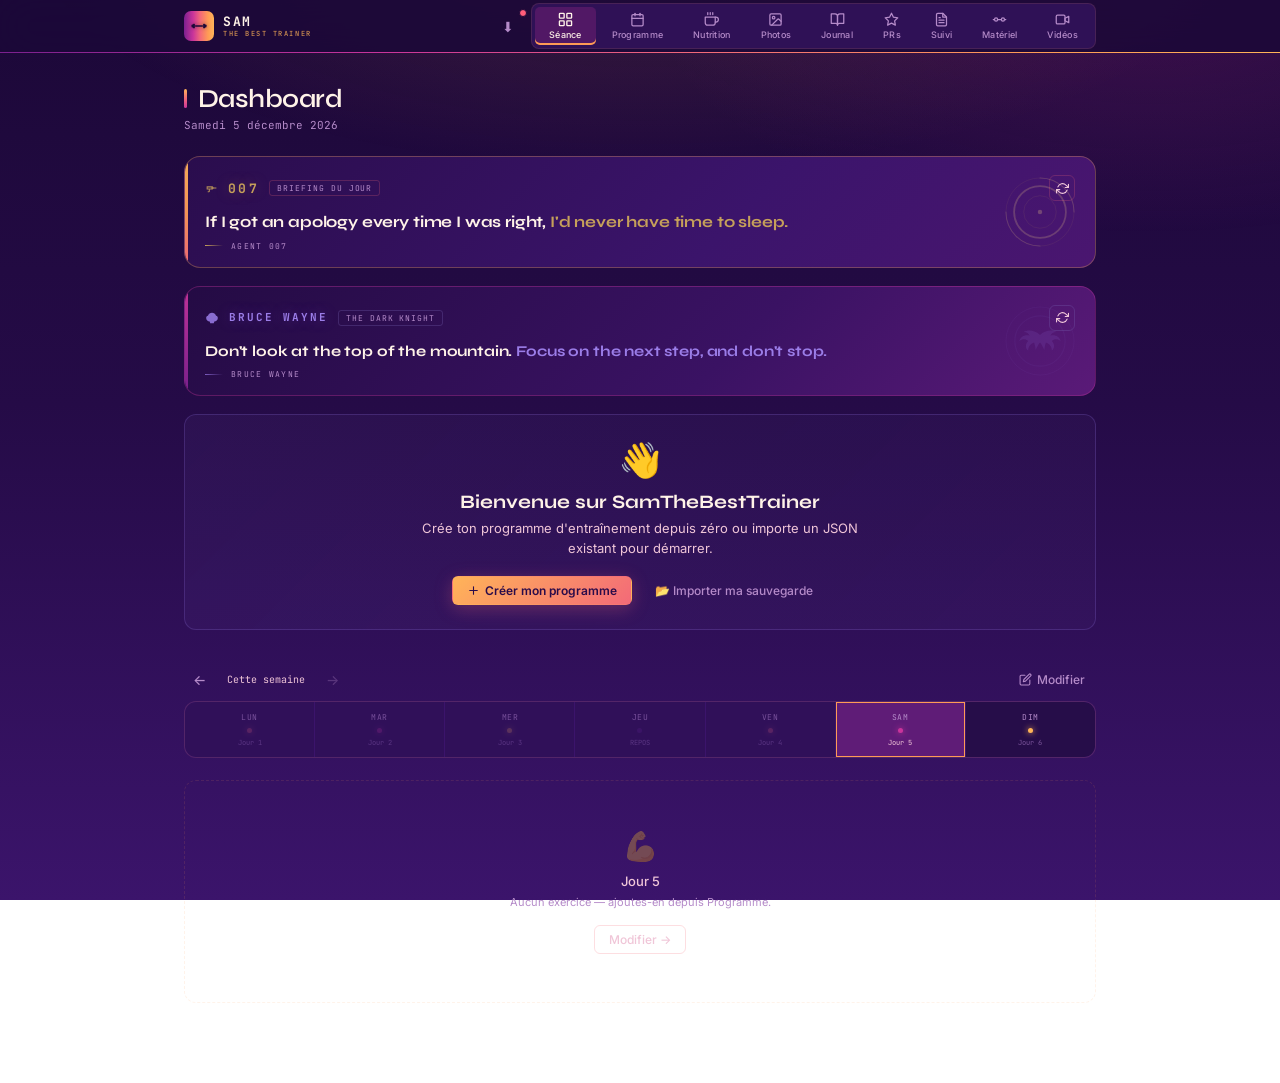
==== commit fba66480: "Add files via upload" ====
--- a/index.html
+++ b/index.html
@@ -3391,10 +3391,45 @@
    Le programme démarre quand tu cliques « Débuter mon programme »,
    ou tout seul à ta première série enregistrée. */
 function progStartKey(){ try{ return localStorage.getItem('sbt-prog-start')||null; }catch(e){ return null; } }
+// Compatibilité avec les anciennes sauvegardes : si une séance existe déjà mais que
+// la date de début n'était pas encore sauvegardée, on récupère automatiquement la
+// première date réellement enregistrée au lieu d'afficher "programme non commencé".
+function inferProgramStartFromHistory(){
+  try{
+    const dates=[];
+    const add=v=>{ if(typeof v==='string' && /^\d{4}-\d{2}-\d{2}$/.test(v)) dates.push(v); };
+    Object.keys((S&&S.done)||{}).forEach(k=>{ const m=k.match(/(\d{4}-\d{2}-\d{2})$/); if(m) add(m[1]); });
+    Object.entries((S&&S.logs)||{}).forEach(([k,arr])=>{
+      const m=k.match(/(\d{4}-\d{2}-\d{2})$/); if(m) add(m[1]);
+      if(Array.isArray(arr)) arr.forEach(x=>add(x&&x.date));
+    });
+    if(!dates.length) return null;
+    dates.sort();
+    return dates[0];
+  }catch(e){ return null; }
+}
+function ensureProgramStartMigrated(){
+  try{
+    if(localStorage.getItem('sbt-prog-start')) return;
+    if(localStorage.getItem('sbt-prog-start-migrated-v1')==='1') return;
+    const first=inferProgramStartFromHistory();
+    if(first){
+      localStorage.setItem('sbt-prog-start', first);
+      localStorage.setItem('sbt-train-start', first);
+    }
+    localStorage.setItem('sbt-prog-start-migrated-v1','1');
+  }catch(e){}
+}
 function startProgram(dateKey, silent){
-  const k=dateKey||todayKey();
-  try{ localStorage.setItem('sbt-prog-start',k); localStorage.setItem('sbt-train-start',k); }catch(e){}
-  if(typeof scheduleSyncPush==='function') scheduleSyncPush();
+  // Si un ancien historique existe déjà, sa première date est le vrai début.
+  // Un dateKey explicite (modification manuelle) reste prioritaire.
+  const k=dateKey||inferProgramStartFromHistory()||todayKey();
+  try{
+    localStorage.setItem('sbt-prog-start',k);
+    localStorage.setItem('sbt-train-start',k);
+    localStorage.setItem('sbt-prog-start-migrated-v1','1');
+  }catch(e){}
+  try{ if(typeof scheduleSyncPush==='function') scheduleSyncPush(); }catch(e){}
   renderStrip();
   try{ renderStats(); }catch(_){}
   try{ renderDashHero(); }catch(_){}
@@ -3406,6 +3441,7 @@
 }
 function renderProgStartBar(){
   const el=document.getElementById('prog-start-bar'); if(!el) return;
+  ensureProgramStartMigrated();
   const st=progStartKey();
   const hasProgram=(S.week||[]).some(d=>d && d.type!=='rest' && (d.exercises||[]).length);
   if(!st && !hasProgram){ el.innerHTML=''; return; }
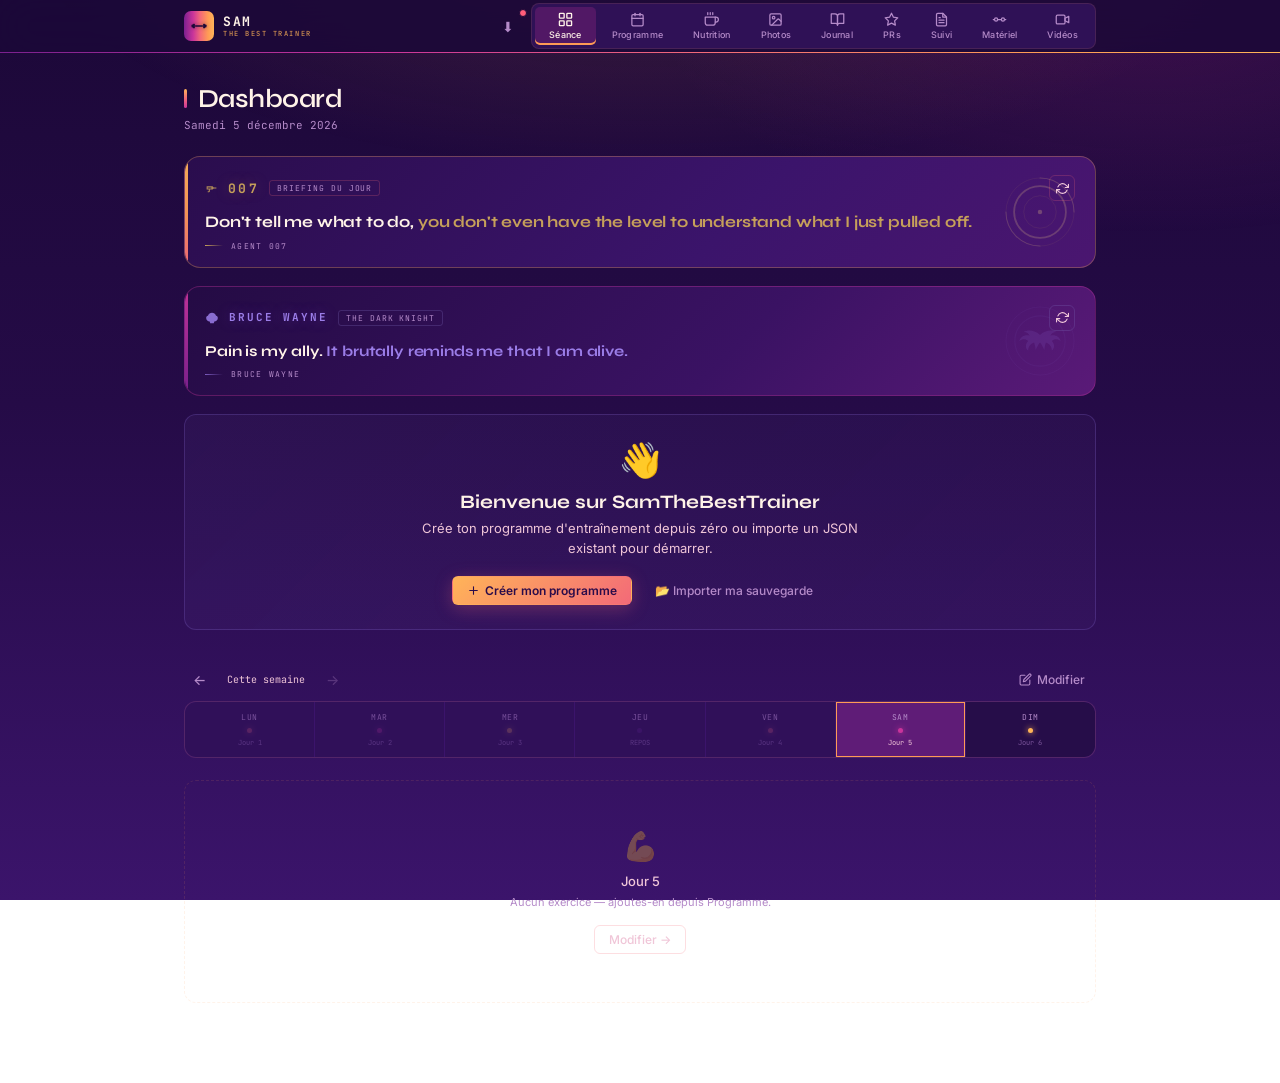
==== commit c512498d: "Add files via upload" ====
--- a/index.html
+++ b/index.html
@@ -11458,19 +11458,64 @@
     try{ if(typeof window.sbtEnsurePortableConfig==='function') window.sbtEnsurePortableConfig(); }catch(e){}
     const ls = {};
     for(let i=0;i<localStorage.length;i++){ const k=localStorage.key(i); ls[k]=localStorage.getItem(k); }
+    // Matériel : toujours l'inclure dans la sauvegarde, même si l'utilisateur
+    // n'a jamais ouvert/modifié l'onglet Matériel (dans ce cas plateInv() renvoie l'inventaire effectif par défaut).
+    let equipment = parseLS(ls,'sbt-plates',null);
+    try{ if((!equipment || !equipment.discs) && typeof plateInv==='function') equipment = plateInv(); }catch(e){}
+    if(equipment && equipment.discs) ls['sbt-plates'] = JSON.stringify(equipment);
     let photos = [];
     const cb = document.getElementById('bk-incl-photos');
     const withPhotos = !cb || cb.checked;
     if(withPhotos && typeof window.ppGetAllRecords==='function'){ try{ photos = await window.ppGetAllRecords(); }catch(e){} }
+    // Copie portable explicite des blocs importants. Le snapshot localStorage ci-dessous
+    // reste la source exhaustive, mais ces doublons rendent la sauvegarde plus robuste
+    // si une clé change ou manque dans une future version de l'application.
+    const trainingState = parseLS(ls,'sbt6',null);
+    const diary = parseLS(ls,'sbt-diary',{});
+    const weightEntries = parseLS(ls,'wtEntries2',[]);
+    const settingsKeys = ['scPoids','scTaille','scAge','scKcal','wtGoal','bulkDiet','bulkMealCount','bulkPlanDay',
+                          'sbt-autorest','sbt-plate-imbalance','sbt-theme','sbt-train-start','sbt-prog-start',
+                          'sbt-prog-start-migrated-v1','autoBackupFreqCustom','sbt-onboarding-done'];
+    const settings = {};
+    settingsKeys.forEach(k=>{ if(ls[k]!=null) settings[k]=ls[k]; });
+
     return {
       _type: FORMAT, _format: 2, _app: 'SamTheBestTrainer',
       _photosIncluded: withPhotos,
       _exportDate: new Date().toISOString(),
       _dataVersion: (typeof APP_DATA_VERSION!=='undefined'?APP_DATA_VERSION:12),
+      _backupScope: 'TOTAL',
       _portable: {
+        // Programme + suivi complet. Les PRs sont recalculés depuis les logs après restauration.
+        trainingState: trainingState,
+        program: trainingState ? {
+          week: trainingState.week || [],
+          periodization: trainingState.periodization || {},
+          programNotes: trainingState._notes || ''
+        } : null,
+        tracking: trainingState ? {
+          logs: trainingState.logs || {},
+          done: trainingState.done || {},
+          notes: trainingState.notes || {},
+          savedWeeks: trainingState.savedWeeks || {},
+          wellness: trainingState.wellness || {},
+          nutrition: trainingState.nutrition || {},
+          nutrGoals: trainingState.nutrGoals || {},
+          sessionDurations: trainingState.sessionDurations || {},
+          sessionDurManual: trainingState.sessionDurManual || {},
+          logsArchive: trainingState.logsArchive || {}
+        } : null,
+        prs: { included: true, mode: 'derived-from-training-logs', source: 'sbt6.logs' },
+        diary: diary,
+        weightEntries: weightEntries,
+        settings: settings,
         videos: parseLS(ls,'sbt-videos',null),
-        nutritionPlan: parseLS(ls,'sbt-nutrition-budget-v1',null)
+        nutritionPlan: parseLS(ls,'sbt-nutrition-budget-v1',null),
+        equipment: equipment,
+        photos: { included: withPhotos, count: (photos||[]).length }
       },
+      // Snapshot exhaustif de TOUTES les clés persistantes de l'application, y compris
+      // les futurs réglages/overrides nutrition qui ne sont pas encore connus ici.
       localStorage: ls,
       photos: photos,
     };
@@ -11528,8 +11573,15 @@
   function normalize(d){
     if(d && d._type===FORMAT && d.localStorage){
       const ls = Object.assign({}, d.localStorage);
+      if(d._portable && d._portable.trainingState && !ls['sbt6']) ls['sbt6'] = JSON.stringify(d._portable.trainingState);
+      if(d._portable && d._portable.diary && !ls['sbt-diary']) ls['sbt-diary'] = JSON.stringify(d._portable.diary);
+      if(d._portable && Array.isArray(d._portable.weightEntries) && !ls['wtEntries2']) ls['wtEntries2'] = JSON.stringify(d._portable.weightEntries);
+      if(d._portable && d._portable.settings && typeof d._portable.settings==='object'){
+        Object.keys(d._portable.settings).forEach(k=>{ if(ls[k]==null && d._portable.settings[k]!=null) ls[k]=String(d._portable.settings[k]); });
+      }
       if(d._portable && d._portable.videos && !ls['sbt-videos']) ls['sbt-videos'] = JSON.stringify(d._portable.videos);
       if(d._portable && d._portable.nutritionPlan && !ls['sbt-nutrition-budget-v1']) ls['sbt-nutrition-budget-v1'] = JSON.stringify(d._portable.nutritionPlan);
+      if(d._portable && d._portable.equipment && !ls['sbt-plates']) ls['sbt-plates'] = JSON.stringify(d._portable.equipment);
       return {ls:ls, photos:d.photos||[], noPhotos:d._photosIncluded===false, date:d._exportDate, legacy:false};
     }
     // Ancien format : { week, logs, … , diary, _wtEntries, _settings, _photos }
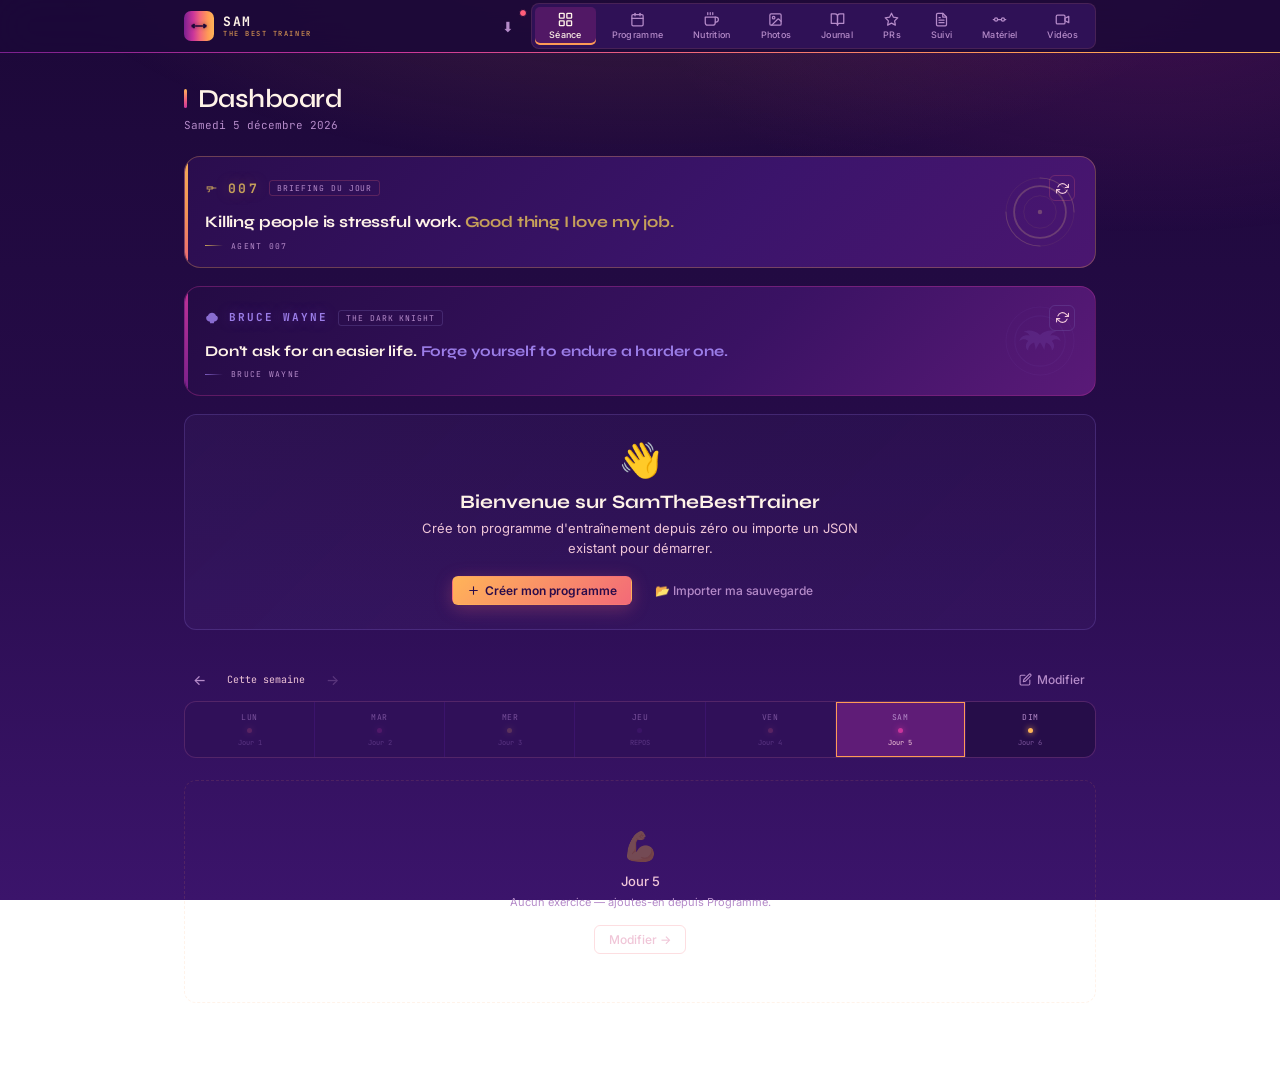
==== commit 8f1744eb: "Add files via upload" ====
--- a/index.html
+++ b/index.html
@@ -11881,10 +11881,35 @@
     .vid-hd span{flex:1;font-family:var(--mono);font-size:10px;color:#fff;white-space:nowrap;overflow:hidden;text-overflow:ellipsis}
     .vid-hd button{background:rgba(0,0,0,.55);border:1px solid rgba(255,255,255,.3);color:#fff;border-radius:50%;width:24px;height:24px;cursor:pointer;font-size:12px;line-height:1;padding:0;display:flex;align-items:center;justify-content:center}
     .vid-hd button:hover{background:rgba(255,255,255,.2)}
-    .vid-panel:fullscreen,.vid-panel:-webkit-full-screen{position:fixed!important;inset:0!important;left:0!important;top:0!important;width:100vw!important;height:100vh!important;border:none!important;border-radius:0!important;background:#000;opacity:1;transform:none;box-shadow:none}
-    .vid-panel:fullscreen .vid-hd,.vid-panel:-webkit-full-screen .vid-hd{padding:14px 18px;gap:12px}
-    .vid-panel:fullscreen .vid-hd span,.vid-panel:-webkit-full-screen .vid-hd span{font-size:14px}
-    .vid-panel:fullscreen .vid-hd button,.vid-panel:-webkit-full-screen .vid-hd button{width:38px;height:38px;font-size:17px}
+    /* Le plein écran ne montre que l'élément visé et ses descendants.
+       Les minuteurs existants sont temporairement placés dans .vid-panel. */
+    .vid-panel:fullscreen,.vid-panel:-webkit-full-screen,.vid-panel.vid-pseudo-fullscreen{position:fixed!important;inset:0!important;left:0!important;top:0!important;width:100vw!important;height:100vh!important;height:100dvh!important;border:none!important;border-radius:0!important;background:#000;opacity:1!important;transform:none!important;box-shadow:none!important;transition:none!important}
+    .vid-panel.vid-pseudo-fullscreen{z-index:2147483000!important}
+    html.vid-fs-locked,html.vid-fs-locked body{overflow:hidden!important}
+    .vid-panel:fullscreen .vid-hd,.vid-panel:-webkit-full-screen .vid-hd,.vid-panel.vid-pseudo-fullscreen .vid-hd{padding:14px 18px;gap:12px}
+    .vid-panel:fullscreen .vid-hd span,.vid-panel:-webkit-full-screen .vid-hd span,.vid-panel.vid-pseudo-fullscreen .vid-hd span{font-size:14px}
+    .vid-panel:fullscreen .vid-hd button,.vid-panel:-webkit-full-screen .vid-hd button,.vid-panel.vid-pseudo-fullscreen .vid-hd button{width:38px;height:38px;font-size:17px}
+    /* Les deux vrais widgets restent interactifs, lisibles et synchronisés. */
+    .vid-panel:fullscreen #tf,.vid-panel:-webkit-full-screen #tf,.vid-panel.vid-pseudo-fullscreen #tf{
+      position:fixed!important;right:max(12px,env(safe-area-inset-right))!important;
+      bottom:max(12px,env(safe-area-inset-bottom))!important;left:auto!important;
+      width:210px;max-width:45vw;min-width:0;box-sizing:border-box;z-index:15;
+      background:rgba(16,10,27,.93);backdrop-filter:blur(8px)
+    }
+    .vid-panel:fullscreen #sw-float,.vid-panel:-webkit-full-screen #sw-float,.vid-panel.vid-pseudo-fullscreen #sw-float{
+      position:fixed!important;left:max(12px,env(safe-area-inset-left))!important;
+      bottom:max(12px,env(safe-area-inset-bottom))!important;right:auto!important;
+      width:170px;max-width:42vw;min-width:0;box-sizing:border-box;z-index:15;
+      background:rgba(16,10,27,.93);backdrop-filter:blur(8px)
+    }
+    @media(max-width:520px){
+      .vid-panel:fullscreen #tf,.vid-panel:-webkit-full-screen #tf,.vid-panel.vid-pseudo-fullscreen #tf{right:8px!important;bottom:calc(8px + env(safe-area-inset-bottom))!important;padding:9px 9px;width:48vw;max-width:48vw}
+      .vid-panel:fullscreen #sw-float,.vid-panel:-webkit-full-screen #sw-float,.vid-panel.vid-pseudo-fullscreen #sw-float{left:8px!important;bottom:calc(8px + env(safe-area-inset-bottom))!important;padding:9px 9px;width:43vw;max-width:43vw}
+      .vid-panel:fullscreen .tf-num,.vid-panel:-webkit-full-screen .tf-num,.vid-panel.vid-pseudo-fullscreen .tf-num{font-size:28px}
+      .vid-panel:fullscreen .swf-num,.vid-panel:-webkit-full-screen .swf-num,.vid-panel.vid-pseudo-fullscreen .swf-num{font-size:25px}
+      .vid-panel:fullscreen .tf-btn,.vid-panel:-webkit-full-screen .tf-btn,.vid-panel.vid-pseudo-fullscreen .tf-btn{font-size:8px;padding:7px 2px}
+      .vid-panel:fullscreen .swf-btn,.vid-panel:-webkit-full-screen .swf-btn,.vid-panel.vid-pseudo-fullscreen .swf-btn{font-size:15px;min-width:22px;min-height:24px}
+    }
     .vid-msg{padding:38px 14px 14px;font-size:12px;color:var(--t2);line-height:1.5}
     .vid-msg input{width:100%;margin:8px 0;font-family:var(--mono);font-size:11px}
     .vid-load{position:absolute;inset:0;display:flex;align-items:center;justify-content:center;font-family:var(--mono);font-size:10px;color:#fff;background:#000}
@@ -11944,20 +11969,82 @@
   /* ── Lecteur ── */
   const fsEl=()=>document.fullscreenElement||document.webkitFullscreenElement||null;
   let lastFs=0;
-  ['fullscreenchange','webkitfullscreenchange'].forEach(ev=>document.addEventListener(ev,()=>{ lastFs=Date.now(); schedule(); }));
+
+  // En plein écran, le navigateur masque tout ce qui n'est pas enfant du lecteur.
+  // Déplacer les widgets ORIGINAUX garantit les mêmes IDs, valeurs et commandes.
+  const timerHomes=new Map();
+  function moveTimersInto(panel){
+    for(const id of ['tf','sw-float']){
+      const widget=document.getElementById(id);
+      if(!widget) continue;
+      if(!timerHomes.has(id)){
+        const marker=document.createComment('emplacement original de '+id);
+        widget.parentNode.insertBefore(marker,widget);
+        timerHomes.set(id,marker);
+      }
+      if(widget.parentNode!==panel) panel.appendChild(widget);
+    }
+  }
+  function restoreTimers(){
+    for(const [id,marker] of timerHomes){
+      const widget=document.getElementById(id);
+      if(widget && marker.parentNode) marker.parentNode.insertBefore(widget,marker);
+      marker.remove();
+    }
+    timerHomes.clear();
+  }
+  function isPseudoFS(){ return !!(active && active.panel.classList.contains('vid-pseudo-fullscreen')); }
+  function enterPseudoFS(panel){
+    if(!active || active.panel!==panel || fsEl()===panel) return;
+    moveTimersInto(panel);
+    panel.classList.add('vid-pseudo-fullscreen');
+    document.documentElement.classList.add('vid-fs-locked');
+  }
+  function exitPseudoFS(){
+    if(active) active.panel.classList.remove('vid-pseudo-fullscreen');
+    document.documentElement.classList.remove('vid-fs-locked');
+    restoreTimers();
+    schedule();
+  }
+  ['fullscreenchange','webkitfullscreenchange'].forEach(ev=>document.addEventListener(ev,()=>{
+    lastFs=Date.now();
+    if(active && fsEl()===active.panel) moveTimersInto(active.panel);
+    else if(!isPseudoFS()) restoreTimers();
+    schedule();
+  }));
   window.vidFullscreen=function(){
     if(!active) return;
-    const el=active.panel, v=el.querySelector('video');
-    if(fsEl()){ try{ Promise.resolve((document.exitFullscreen||document.webkitExitFullscreen).call(document)).catch(()=>{}); }catch(_){} return; }
+    const el=active.panel;
+    if(isPseudoFS()){ exitPseudoFS(); return; }
+    if(fsEl()===el){
+      try{ Promise.resolve((document.exitFullscreen||document.webkitExitFullscreen).call(document)).catch(()=>{}); }catch(_){}
+      return;
+    }
+    if(fsEl()) return; // ne pas perturber un autre plein écran
+    moveTimersInto(el);
     const req=el.requestFullscreen||el.webkitRequestFullscreen;
-    if(req){ try{ Promise.resolve(req.call(el)).catch(()=>{ if(v&&v.webkitEnterFullscreen) v.webkitEnterFullscreen(); }); }catch(_){} }
-    else if(v&&v.webkitEnterFullscreen){ v.webkitEnterFullscreen(); }       // iPhone : lecteur plein écran natif
+    if(!req){ enterPseudoFS(el); return; }
+    try{
+      const result=req.call(el);
+      if(result && typeof result.catch==='function'){
+        result.catch(()=>{ if(active && active.panel===el && fsEl()!==el) enterPseudoFS(el); });
+      }
+      // Certains Safari ne renvoient pas de Promise ou refusent le plein écran d'un div.
+      // Le mode étendu CSS préserve les widgets (contrairement au lecteur natif iOS).
+      setTimeout(()=>{
+        if(active && active.panel===el && fsEl()!==el && !isPseudoFS()) enterPseudoFS(el);
+      },650);
+    }catch(_){ enterPseudoFS(el); }
   };
   // ✕ : en plein écran, ferme d'abord le plein écran ; sinon ferme le lecteur
-  window.vidX=function(){ if(fsEl()){ window.vidFullscreen(); } else closePlayer(); };
+  window.vidX=function(){ if(fsEl()===active?.panel || isPseudoFS()){ window.vidFullscreen(); } else closePlayer(); };
   function closePlayer(){
     if(!active) return;
     if(fsEl()===active.panel){ try{ (document.exitFullscreen||document.webkitExitFullscreen).call(document); }catch(_){} }
+    // Restaurer AVANT de supprimer le lecteur pour ne jamais perdre les minuteurs.
+    active.panel.classList.remove('vid-pseudo-fullscreen');
+    document.documentElement.classList.remove('vid-fs-locked');
+    restoreTimers();
     active.els.forEach(e=>e.remove());
     if(active.objUrl && active.objUrl.startsWith('blob:')) try{ URL.revokeObjectURL(active.objUrl); }catch(_){}
     active=null;
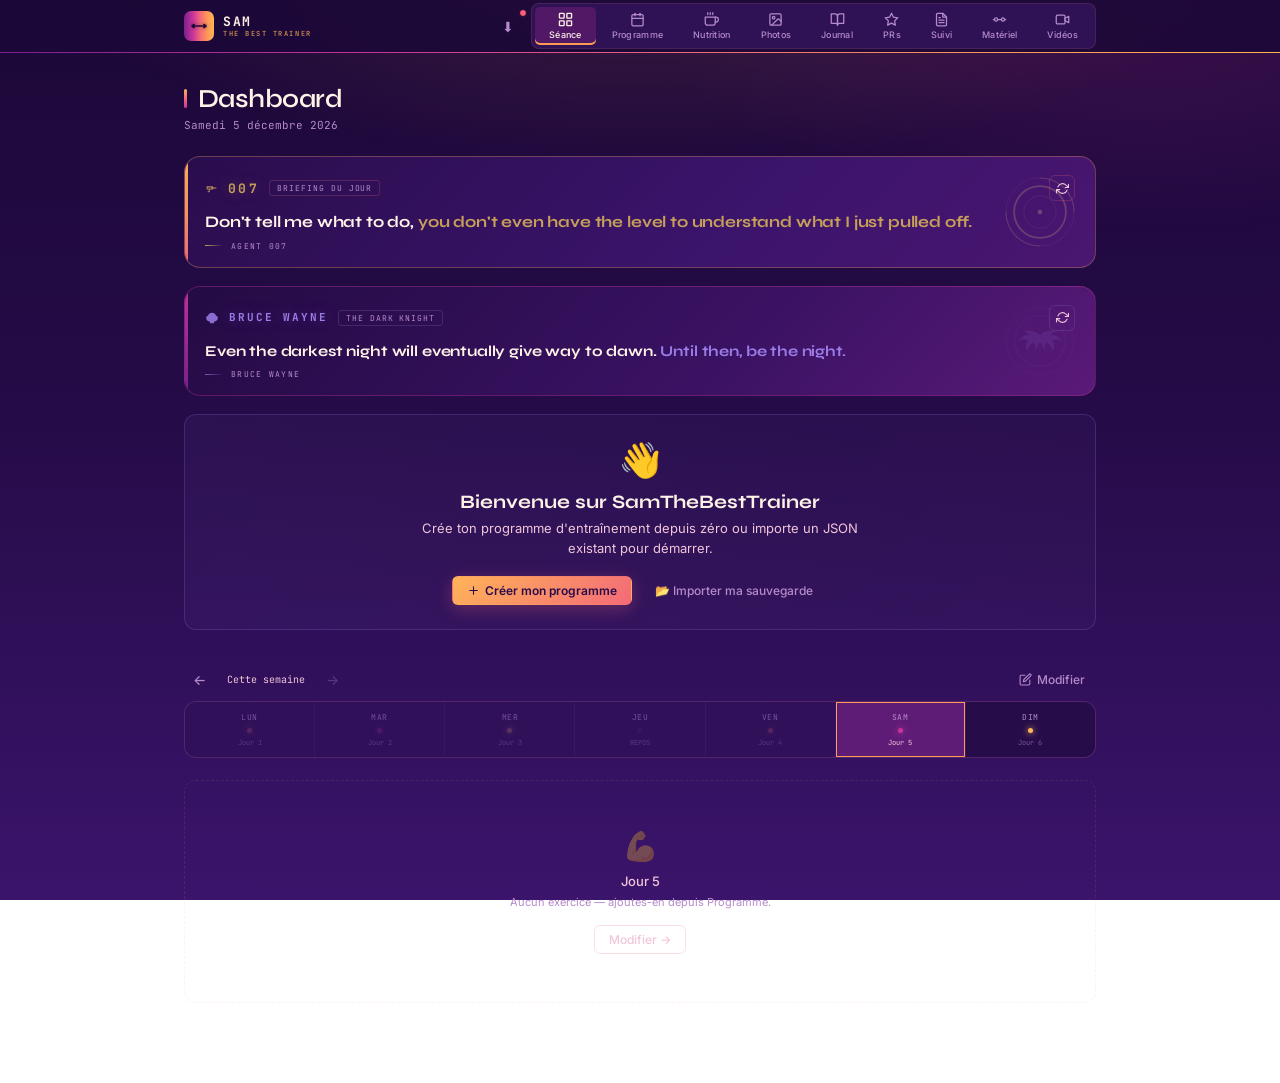
==== commit ca684bfa: "Add installable mobile trainer and private dated cloud backups" ====
--- a/index.html
+++ b/index.html
@@ -2,11 +2,11 @@
 <html lang="fr" class="vice">
 <head>
 <meta charset="UTF-8"/>
-<meta name="viewport" content="width=device-width, initial-scale=1.0"/>
+<meta name="viewport" content="width=device-width, initial-scale=1.0, viewport-fit=cover"/>
 <title>SamTheBestTrainer</title>
 <meta name="description" content="Programme de musculation PPLx2 — suivi, progression et journal d'entraînement."/>
 <meta name="theme-color" content="#1c0838"/>
-  <link rel="manifest" href='data:application/json;charset=utf-8,{"name":"SamTheBestTrainer","short_name":"SAM","description":"Suivi d entrainement PPL","start_url":"/","display":"standalone","background_color":"%231c0838","theme_color":"%231c0838","orientation":"portrait","icons":[{"src":"data:image/svg+xml;utf8,%3Csvg xmlns=%27http://www.w3.org/2000/svg%27 viewBox=%270 0 32 32%27%3E%3Cdefs%3E%3ClinearGradient id=%27g%27 x1=%270%27 y1=%270%27 x2=%271%27 y2=%270%27%3E%3Cstop offset=%270%27 stop-color=%27%23C9349B%27/%3E%3Cstop offset=%27.45%27 stop-color=%27%23F36A78%27/%3E%3Cstop offset=%27.78%27 stop-color=%27%23FF9B55%27/%3E%3Cstop offset=%271%27 stop-color=%27%23FFB458%27/%3E%3C/linearGradient%3E%3C/defs%3E%3Crect width=%2732%27 height=%2732%27 fill=%27url(%23g)%27/%3E%3Cg transform=%27translate(5.440 5.440) scale(0.66)%27%3E%3Cg fill=%27%231c0838%27%3E%3Crect x=%272%27 y=%2711%27 width=%273.4%27 height=%2710%27 rx=%271.2%27/%3E%3Crect x=%2726.6%27 y=%2711%27 width=%273.4%27 height=%2710%27 rx=%271.2%27/%3E%3Crect x=%276%27 y=%278%27 width=%274.2%27 height=%2716%27 rx=%271.4%27/%3E%3Crect x=%2721.8%27 y=%278%27 width=%274.2%27 height=%2716%27 rx=%271.4%27/%3E%3Crect x=%278%27 y=%2714.2%27 width=%2716%27 height=%273.6%27 rx=%271.8%27/%3E%3C/g%3E%3C/g%3E%3C/svg%3E","sizes":"512x512","type":"image/svg+xml","purpose":"any maskable"}]}'/>
+  <link rel="manifest" href="/manifest.webmanifest"/>
 <meta name="apple-mobile-web-app-capable" content="yes"/>
 <meta name="apple-mobile-web-app-status-bar-style" content="black-translucent"/>
 <meta name="apple-mobile-web-app-title" content="SAM"/>
@@ -1262,7 +1262,13 @@
 .exo-hd:hover{background:var(--s2)}
 
 </style>
-</head>
+<style>
+#cloud-login,#cloud-actions:not([hidden]){display:grid;gap:8px;margin:12px 0}
+#cloud-status{min-height:1.3em;margin-top:8px}
+@media(max-width:640px){#m-backup .modal{max-height:calc(100dvh - 18px);width:min(100%,460px)}
+#m-backup .mbody{overscroll-behavior:contain;padding-bottom:max(16px,env(safe-area-inset-bottom))}
+#online-backup .inp{font-size:16px;min-width:0;width:100%}#online-backup button,#backup-btn{min-height:44px}.nav-tabs .tab{min-height:42px}}
+</style></head>
 <body>
 <nav>
   <div class="nav-in">
@@ -1756,6 +1762,13 @@
       <button class="btn btn-ghost btn-icon" onclick="closeBackup()">✕</button>
     </div>
     <div class="mbody">
+      <section class="bk-card" id="online-backup" aria-labelledby="cloud-title">
+        <div class="bk-t" id="cloud-title">Sauvegardes privées en ligne</div>
+        <p class="bk-s">Enregistre une copie datée de ton suivi, puis ouvre-la depuis ton autre appareil.</p>
+        <form id="cloud-login"><input class="inp" type="email" required autocomplete="username" aria-label="Adresse e-mail" placeholder="Adresse e-mail"><input class="inp" type="password" required autocomplete="current-password" aria-label="Mot de passe" placeholder="Mot de passe"><button class="btn">Se connecter</button></form>
+        <div id="cloud-actions" hidden><button class="btn" id="cloud-save">Sauvegarder en ligne</button> <button class="btn btn-ghost" id="cloud-refresh">Actualiser</button><select class="inp" id="cloud-list" aria-label="Sauvegarde à restaurer"></select><button class="btn" id="cloud-load">Prévisualiser la restauration</button> <button class="btn btn-ghost" id="cloud-out">Déconnexion</button></div>
+        <div role="status" aria-live="polite" id="cloud-status" class="bk-s"></div>
+      </section>
       <div id="export-reminder-banner"></div>
 
       <!-- SAUVEGARDER -->
@@ -11071,6 +11084,7 @@
   };
 
   // ── Helpers exposés pour la sauvegarde UNIFIÉE (site + photos en 1 fichier) ──
+  window.sbtCloudPhotos = dbAll;
   window.ppGetAllRecords = async function(){ try{ return await dbAll(); }catch(e){ return []; } };
   window.ppClearAll = async function(){ try{ const all=await dbAll(); for(const r of all){ await dbDel(r.id); } }catch(e){} };
   window.ppPutRaw = async function(rec){ await dbPut(rec); };
@@ -11550,6 +11564,13 @@
     return 'saved';
   }
 
+  window.sbtCloudSnapshot = async function(){
+    const data = await collect();
+    data.photos = await window.sbtCloudPhotos();
+    data._photosIncluded = true;
+    data._portable.photos = {included:true, count:data.photos.length};
+    return data;
+  };
   window.sbtBackupAll = async function(){
     const btn=document.getElementById('bk-save-btn');
     if(btn){ btn.disabled=true; btn.textContent='⏳ Préparation…'; }
@@ -12508,5 +12529,6 @@
 })();
 </script>
 
+<script src="/trainer-cloud.js" defer></script>
 </body>
 </html>
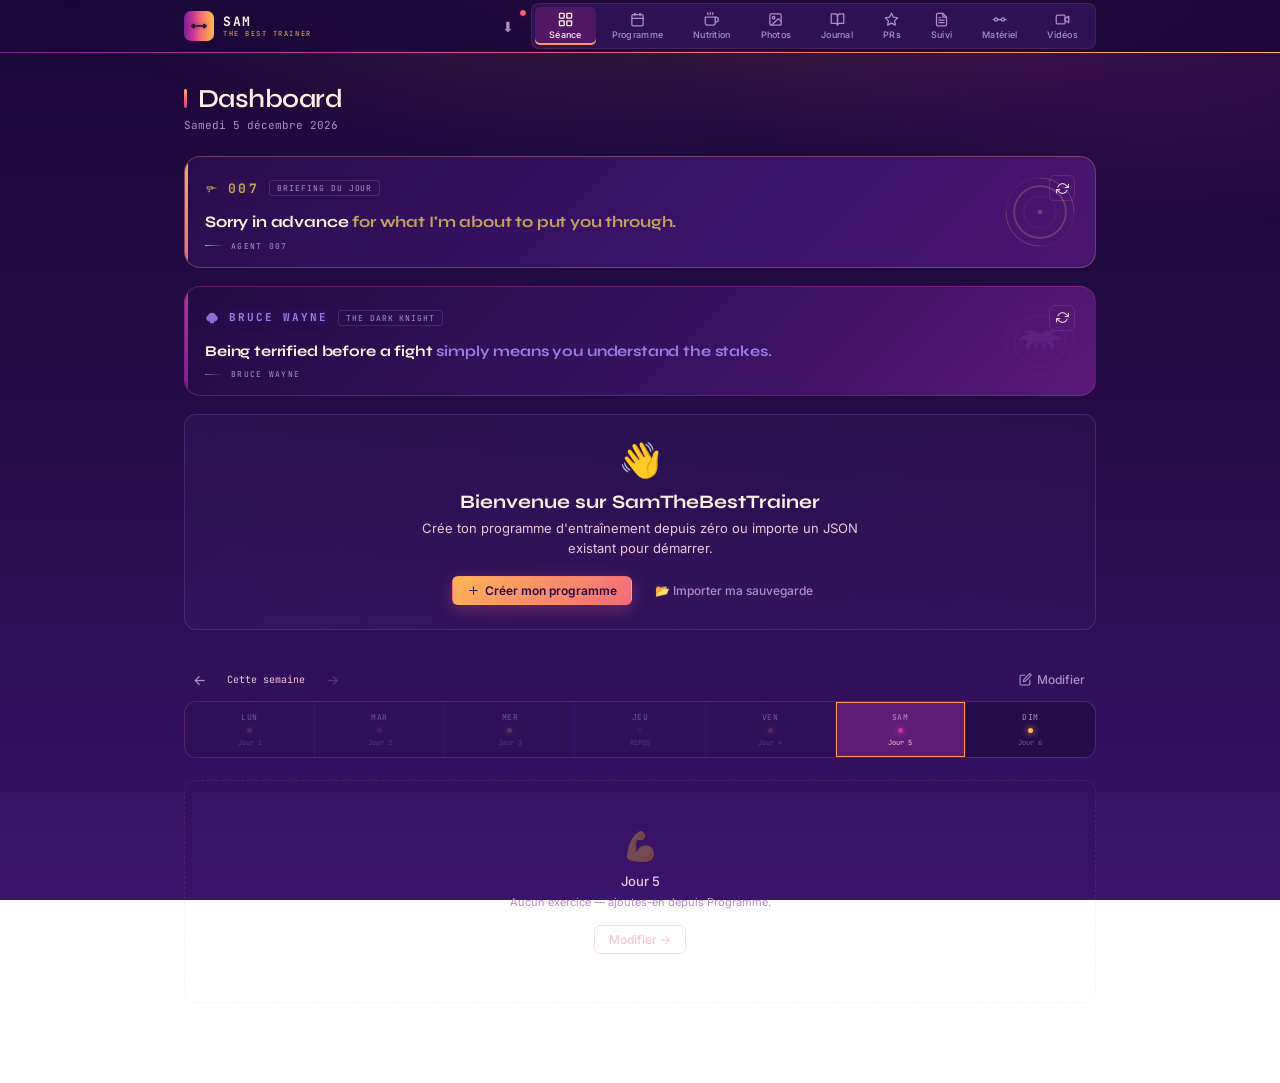
==== commit 056079d6: "Adapt trainer navigation, dashboard, programme and forms to phone screens" ====
--- a/index.html
+++ b/index.html
@@ -1268,7 +1268,38 @@
 @media(max-width:640px){#m-backup .modal{max-height:calc(100dvh - 18px);width:min(100%,460px)}
 #m-backup .mbody{overscroll-behavior:contain;padding-bottom:max(16px,env(safe-area-inset-bottom))}
 #online-backup .inp{font-size:16px;min-width:0;width:100%}#online-backup button,#backup-btn{min-height:44px}.nav-tabs .tab{min-height:42px}}
-</style></head>
+</style><style>
+@media screen and (max-width: 700px) {
+  nav .nav-in { display:grid; grid-template-columns:1fr auto auto; height:auto; gap:4px 8px; padding:4px 12px 6px; }
+  .nav-in > div:last-child { display:contents !important; }
+  .nav-in .logo { grid-column:1; grid-row:1; }
+  .nav-in .logo-text { display:flex; }
+  #ob-help-btn { grid-column:2; grid-row:1; }
+  .nav-in .backup-btn-wrap { grid-column:3; grid-row:1; }
+  #backup-btn::after { content:" Sauvegarde"; font:500 12px var(--font); }
+  .nav-in .nav-tabs { grid-column:1/-1; width:100%; box-sizing:border-box; gap:4px; scroll-snap-type:x proximity; }
+  .nav-tabs .tab { display:flex; align-items:center; gap:6px; padding:8px 12px; min-height:44px; scroll-snap-align:start; }
+  .nav-tabs .tab-lbl { display:inline; font-size:12px; }
+  .page .wrap { padding-inline:max(12px,env(safe-area-inset-left)) max(12px,env(safe-area-inset-right)); }
+  #dash-hero { grid-template-columns:repeat(2,minmax(0,1fr)) !important; }
+  #dash-hero > :first-child { grid-column:1/-1; }
+  #dash-hero > *, .prog-grid > *, .g2 > *, .g3 > * { min-width:0; }
+  .wrap .prog-grid { grid-template-columns:repeat(auto-fit,minmax(128px,1fr)); gap:8px; }
+  .prog-grid .dp-tag { display:inline-block; }
+  .overlay { padding:8px; }
+  .overlay .modal { max-height:calc(100dvh - 16px); overflow:auto; overscroll-behavior:contain; }
+  .modal .mbody { padding:14px; }
+  .modal :is(input:not([type=checkbox]):not([type=radio]),select,textarea), .page .inp { font-size:16px; max-width:100%; box-sizing:border-box; }
+  .modal .btn { min-height:42px; }
+  .wrap .g2, .wrap .week-cmp { grid-template-columns:minmax(0,1fr); }
+  .wrap .exo-hd { padding-inline:9px; column-gap:5px; }
+  #sc-grid { grid-template-columns:repeat(auto-fit,minmax(min(150px,100%),1fr)) !important; }
+}
+@media screen and (max-width:380px) {
+  .wrap .overload-cards,.modal .g2,.modal .g3 { grid-template-columns:minmax(0,1fr); }
+}
+</style>
+</head>
 <body>
 <nav>
   <div class="nav-in">
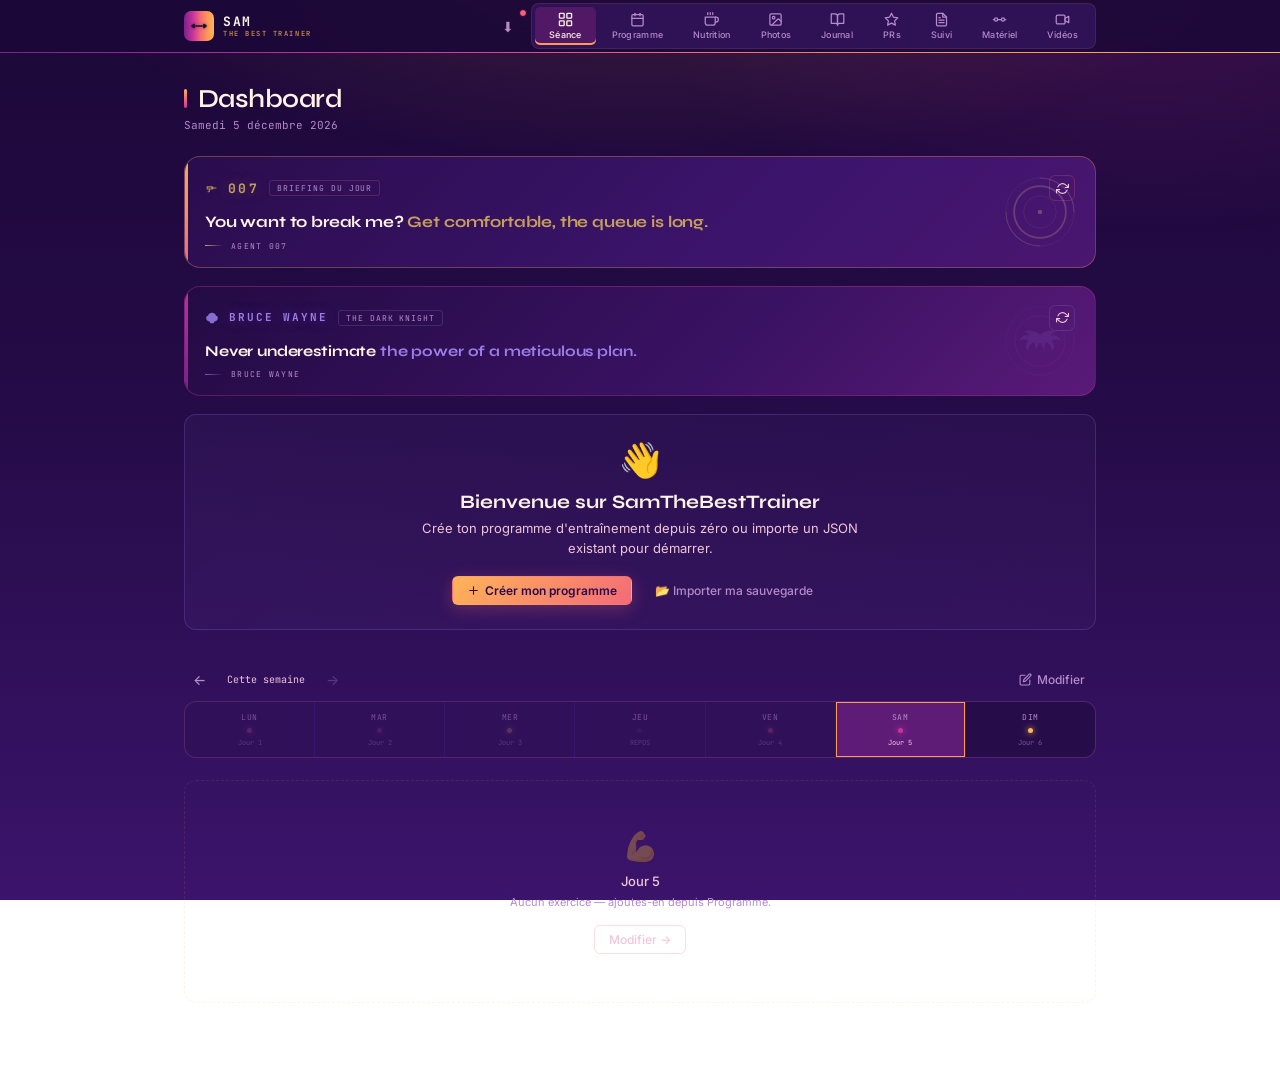
==== commit f85d57ab: "Allow touch dragging of the floating exercise video and both timers" ====
--- a/index.html
+++ b/index.html
@@ -1299,6 +1299,15 @@
   .wrap .overload-cards,.modal .g2,.modal .g3 { grid-template-columns:minmax(0,1fr); }
 }
 </style>
+<style>@media (max-width:700px), (pointer:coarse) {
+.vid-hd,.tf-top,.swf-top {touch-action:none;user-select:none;cursor:grab;min-height:30px}
+.vid-hd::before,.tf-top::before,.swf-top::before {content:"⠿";color:currentColor;opacity:.8;font-size:18px;margin-right:4px}
+.vid-hd::before {color:white}
+:is(#tf#tf,#sw-float#sw-float,.vid-panel.fixed)[data-float-moved]:not(:fullscreen):not(.vid-pseudo-fullscreen) {
+position:fixed!important;left:clamp(0px,var(--drag-x),max(0px,calc(100vw - var(--drag-w))))!important;
+top:clamp(0px,var(--drag-y),max(0px,calc(100dvh - var(--drag-h))))!important;right:auto!important;bottom:auto!important;
+}
+}</style>
 </head>
 <body>
 <nav>
@@ -12112,7 +12121,7 @@
   function placePlayer(){
     if(!active) return;
     const {panel,lineH,lineV}=active;
-    const ar=anchorRect();
+    const ar=matchMedia('(max-width:700px), (pointer:coarse)').matches ? null : anchorRect();
     const ratio=active.ratio||0.75;
     if(!ar){ // petit écran : lecteur flottant en bas, sans ligne
       let W=Math.min(innerWidth-24, 420); let H=Math.round(W*ratio); if(H>innerHeight*0.5){ H=Math.round(innerHeight*0.5); W=Math.max(180, Math.round(H/ratio)); }
@@ -12561,5 +12570,38 @@
 </script>
 
 <script src="/trainer-cloud.js" defer></script>
+<script>(() => {
+  const mobile = matchMedia('(max-width:700px), (pointer:coarse)');
+  let drag;
+  const observer = new ResizeObserver(entries => {
+    for (const {target} of entries) measure(target);
+  });
+  function measure(target) {
+    if (!target.offsetWidth) return;
+    target.style.setProperty('--drag-w', target.offsetWidth+'px');
+    target.style.setProperty('--drag-h', target.offsetHeight+'px');
+  }
+  document.addEventListener('pointerdown', e => {
+    if (!mobile.matches || drag || !e.isPrimary || e.button !== 0 || e.target.closest('button,input,a,select')) return;
+    const grip = e.target.closest('.vid-hd,.tf-top,.swf-top');
+    if (!grip) return;
+    const target = grip.closest('#tf,#sw-float,.vid-panel');
+    if (!target || target.matches(':fullscreen,.vid-pseudo-fullscreen')) return;
+    const rect = target.getBoundingClientRect();
+    drag = {target, id:e.pointerId, dx:e.clientX-rect.left, dy:e.clientY-rect.top};
+    grip.setPointerCapture(e.pointerId);
+  });
+  document.addEventListener('pointermove', e => {
+    if (!drag || drag.id !== e.pointerId) return;
+    const {target,dx,dy} = drag;
+    if (!target.hasAttribute('data-float-moved')) {
+      measure(target); observer.observe(target); target.setAttribute('data-float-moved','');
+    }
+    target.style.setProperty('--drag-x', e.clientX-dx+'px');
+    target.style.setProperty('--drag-y', e.clientY-dy+'px');
+  });
+  function end(e) { if (drag && drag.id === e.pointerId) drag = null; }
+  for (const type of ['pointerup','pointercancel','lostpointercapture']) document.addEventListener(type,end);
+})();</script>
 </body>
 </html>
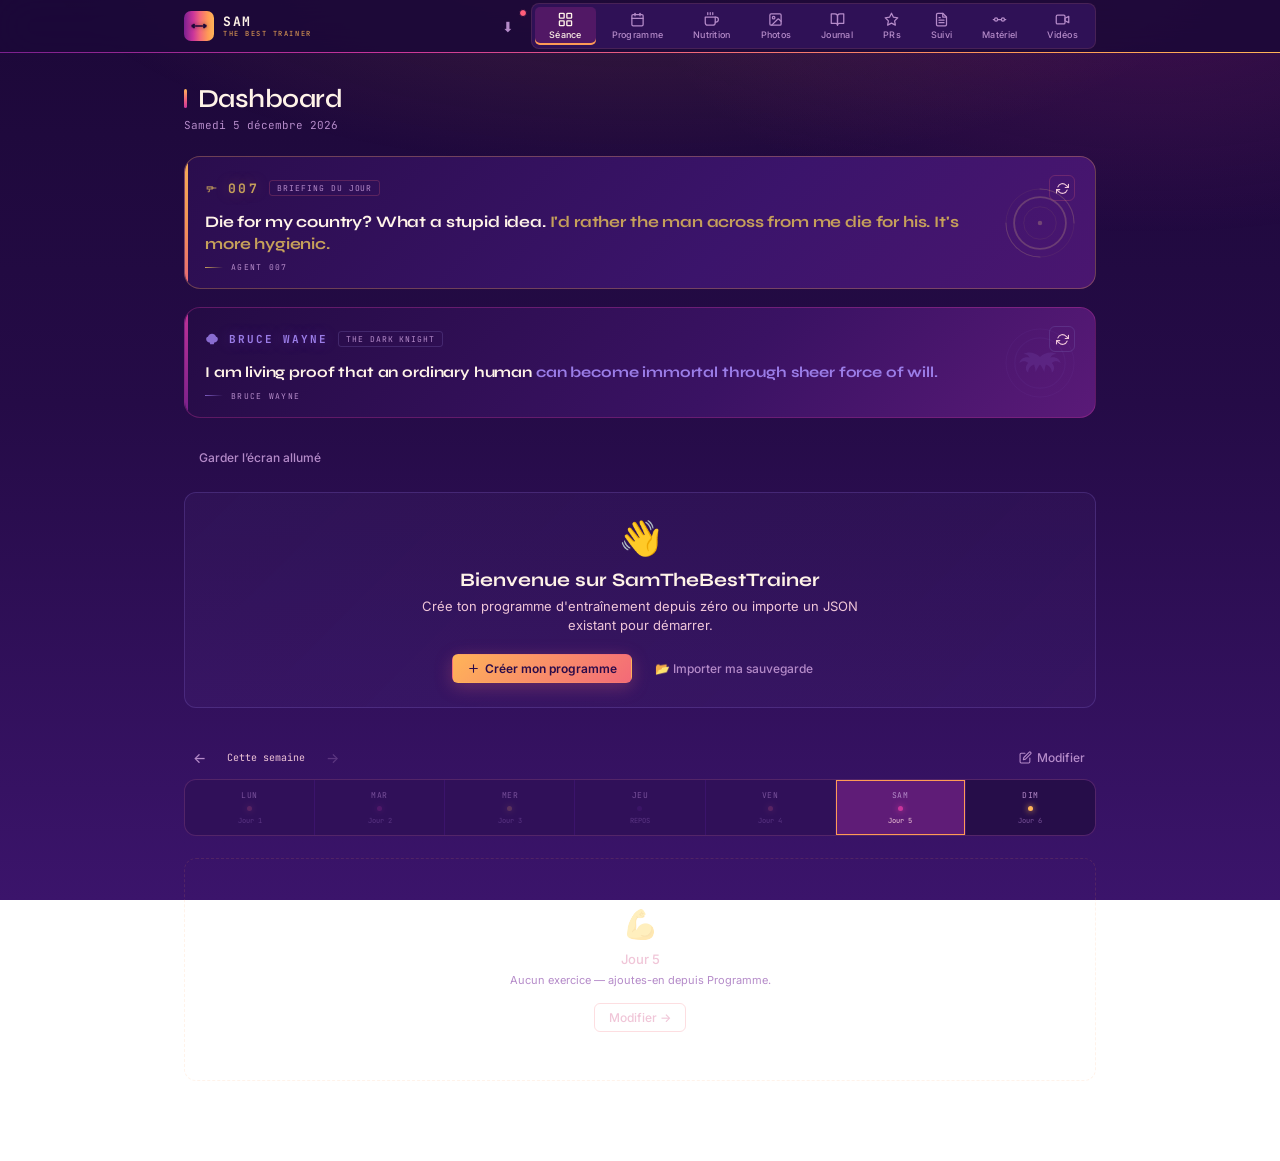
==== commit f0304d53: "Expose screen wake control and remind users to back up in session summary" ====
--- a/index.html
+++ b/index.html
@@ -1422,6 +1422,7 @@
       <div class="bw-sign" id="bw-sign"></div>
     </div>
 
+    <button type="button" class="btn btn-ghost" id="wake-button" aria-pressed="false" style="margin-bottom:12px;min-height:44px">Garder l’écran allumé</button>
     <!-- ═══ DASH HERO ═══ -->
     <div id="dash-hero" style="display:grid;grid-template-columns:1fr auto auto;gap:10px;align-items:stretch;margin-bottom:16px;flex-wrap:wrap"></div>
 
@@ -1865,6 +1866,10 @@
 <div class="sum-overlay" id="sum-overlay" onclick="closeSummary(event)">
   <div class="sum-modal" id="sum-modal">
     <div class="sum-hero" id="sum-hero"></div>
+    <div style="display:flex;flex-wrap:wrap;align-items:center;justify-content:space-between;gap:8px;padding:12px 16px;background:var(--s2)">
+      <strong>N’oublie pas de sauvegarder ta séance en ligne.</strong>
+      <button type="button" class="btn btn-white" onclick="closeSummaryModal();openBackup()">Ouvrir la sauvegarde</button>
+    </div>
     <div class="sum-stats" id="sum-stats"></div>
     <div class="sum-body" id="sum-body"></div>
     <div class="sum-foot">
@@ -6142,31 +6147,51 @@
 /* ═══ WAKE LOCK — garde l'écran allumé pendant la séance ═══ */
 let _wakeLock = null;
 let _wakeLockWanted = false;
-
+let wakePending = false;
+function updateWakeButton(){
+  const button = document.getElementById('wake-button');
+  button.disabled = !navigator.wakeLock;
+  button.setAttribute('aria-pressed', String(!!_wakeLock));
+  button.textContent = !navigator.wakeLock ? 'Maintien de l’écran indisponible' :
+    _wakeLock ? '✓ Écran maintenu allumé' : 'Garder l’écran allumé';
+}
 async function _acquireWakeLock(){
-  if(!('wakeLock' in navigator)) return;
-  try{
-    _wakeLock = await navigator.wakeLock.request('screen');
-    _wakeLock.addEventListener('release', ()=>{ _wakeLock = null; });
-  }catch(e){ /* refus / batterie faible : on ignore silencieusement */ }
-}
-
+  if (!navigator.wakeLock || wakePending || _wakeLock || document.hidden) return;
+  wakePending = true;
+  try {
+    const lock = await navigator.wakeLock.request('screen');
+    if (!_wakeLockWanted) { await lock.release(); return; }
+    _wakeLock = lock;
+    lock.addEventListener('release', () => {
+      if (_wakeLock === lock) _wakeLock = null;
+      updateWakeButton();
+    });
+  } catch {
+    if (!document.hidden && _wakeLockWanted) {
+      _wakeLockWanted = false;
+      showToast('Le téléphone a refusé le maintien de l’écran.');
+    }
+  } finally { wakePending = false; updateWakeButton(); }
+}
 function requestWakeLock(){
   _wakeLockWanted = true;
   _acquireWakeLock();
 }
-
 function releaseWakeLock(){
   _wakeLockWanted = false;
-  if(_wakeLock){ try{ _wakeLock.release(); }catch(e){} _wakeLock = null; }
-}
-
-// Réacquérir le verrou quand l'app revient au premier plan (le verrou saute en arrière-plan)
-document.addEventListener('visibilitychange', ()=>{
-  if(_wakeLockWanted && document.visibilityState === 'visible' && !_wakeLock){
-    _acquireWakeLock();
-  }
+  const lock = _wakeLock;
+  _wakeLock = null;
+  if (lock) lock.release().catch(()=>{});
+  updateWakeButton();
+}
+document.getElementById('wake-button').onclick = () => {
+  if (_wakeLock || wakePending) releaseWakeLock();
+  else requestWakeLock();
+};
+document.addEventListener('visibilitychange', () => {
+  if (_wakeLockWanted && !document.hidden) _acquireWakeLock();
 });
+updateWakeButton();
 
 function beep(){
   // 3 tons montants percutants
